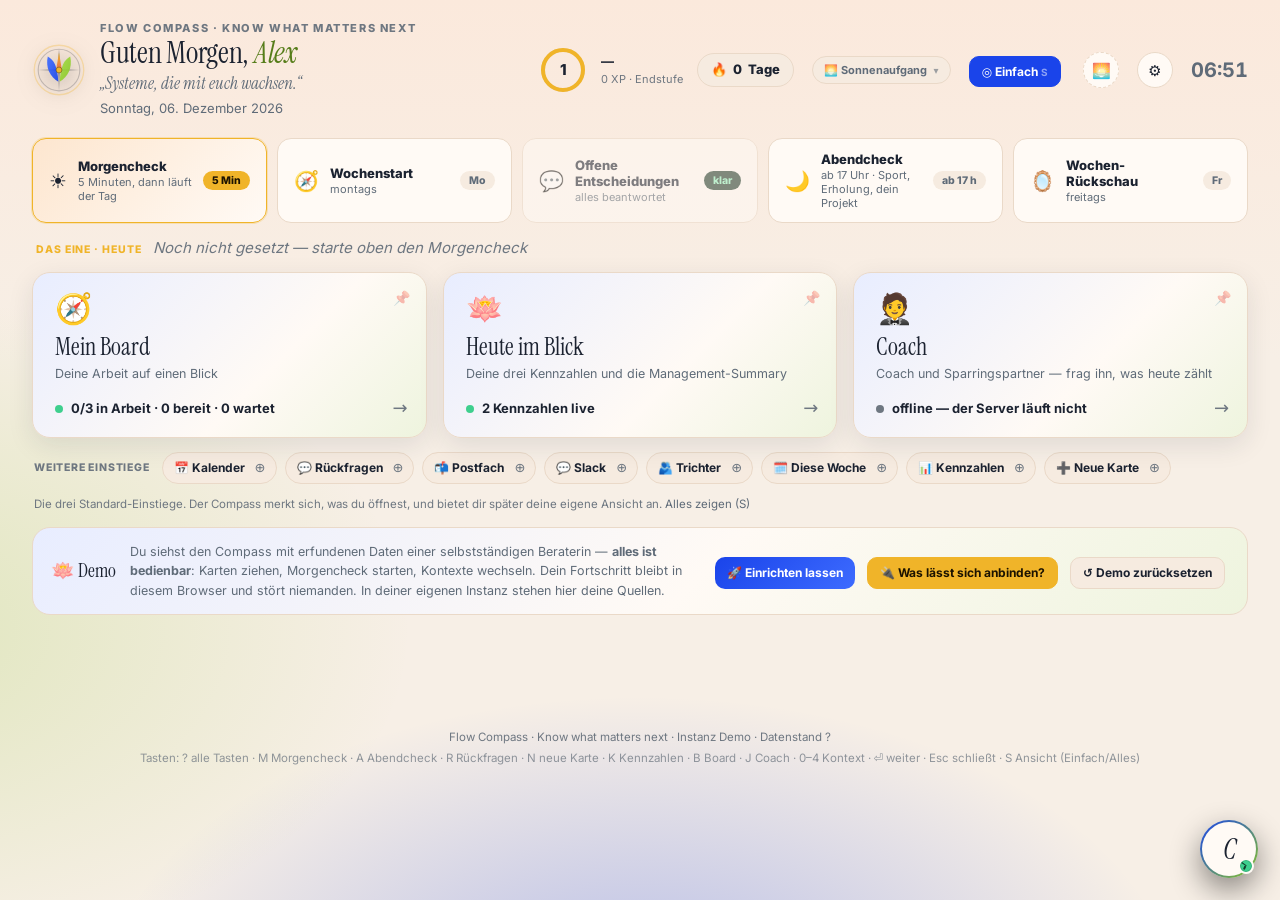
==== site/compass-demo/index.html @ a6662613 "compass-demo: automatischer Build 14.09.2026 22:56 publish-compass.ps1 (geplante Aufgabe)" ====
<!doctype html>
<html lang="de">
<head>
<meta charset="utf-8">
<meta name="viewport" content="width=device-width, initial-scale=1">
<title>Flow Compass — Know what matters next</title>
<link rel="stylesheet" href="fonts.css">
<link rel="stylesheet" href="compass-produkt.css">
<meta name="description" content="Flow Compass — dein persoenliches Kanban-Cockpit: eine Frage jeden Morgen, alle Quellen an einem Ort, WIP-Limit inklusive.">
<!-- Als App installierbar (04.09.2026). Installiert wird immer vom eigenen Ursprung aus:
     die Verkaufsseite kann nur hierher verlinken (?install=1), nicht selbst installieren. -->
<link rel="manifest" href="manifest.webmanifest">
<meta name="theme-color" content="#1c2314">
<link rel="icon" type="image/png" sizes="192x192" href="app-icons/icon-192.png">
<link rel="apple-touch-icon" href="app-icons/apple-touch-icon.png">
<meta name="mobile-web-app-capable" content="yes">
<meta name="apple-mobile-web-app-capable" content="yes">
<meta name="apple-mobile-web-app-status-bar-style" content="black-translucent">
<meta name="apple-mobile-web-app-title" content="Compass">
<!-- Deutsch · English · العربية (28.08.2026). Muss vor dem <body> laufen: setzt lang/dir,
     damit Arabisch nicht erst nach dem ersten Bild von links nach rechts umklappt. -->
<script src="compass-i18n.js"></script>
<style>
/* ==========================================================================
   Flow Compass — „Know what matters next.“ — Design 18./19.08.2026
   Persönlicher Kompass für agile Knowledge Worker . Ergänzt das
   Team-Werkzeug „Team-Cockpit“ um die
   persönliche Ebene: Rituale, das Eine, Personal Kanban (🧭 Mein Board) —
   mit Einstiegspunkten ins Cockpit. Datei heißt weiterhin dashboard.html
   (john-server); live als vishnu-artists.de/compass/ (build-compass.ps1,
   automatisch veröffentlicht durch publish-compass.ps1 alle 30 Min).
   Aufbau: Kopf · Rituale · Das Eine · Sektionen (Heute im Blick — mit Mein Board —
   · Nächste Schritte · Arbeit & Tickets · Projekte · Kanäle · Rhythmus & Claude);
   Tagesphasen färben den Compass, die Lotusblüten folgen dem Licht.
   Zwei Welten, ein Board: Slot-1-Blau (Arbeit, System, Präzision) und
   Slot-2-Grün (Natur, Verein, Wachstum) auf einem ruhigen Nachtgrund;
   dazu ein warmer die Nutzerin-Ton (Amber) für alles Persönliche: Rhythmus, Streak,
   Leitsatz, Coach. Typografie wie auf der Produktseite: Instrument Serif für
   Überschriften, Inter für alles andere.
   ========================================================================== */
:root{
  --bg:#0b0f14; --bg2:#0f141b; --panel:#131a23; --panel2:#1a222d; --line:#243040; --line2:#2f3d4f;
  --ink:#eef3f7; --sub:#9fb0bf; --dim:#8494a3;   /* 04.09.2026: #6b7a88 lag auf --panel2 bei 3,6:1 — zu wenig fuer 11-px-Text (WCAG AA will 4,5:1) */
  --va:#1a44ea; --va-l:#7d97ff; --va-soft:#16214a;
  --vk:#89c527; --vk-d:#a4dd45; --vk-soft:#1d2a12;
  --bene:#f0b429; --bene-soft:#33280f;
  --pr:#e8734a; --fi:#f0b429; --ok:#3ecf8e; --bad:#ef5f5f;
  --radius:18px; --shadow:0 10px 34px rgba(0,0,0,.38);
  --serif:'Instrument Serif',Georgia,'Times New Roman',serif;
  --sans:Inter,'Segoe UI',system-ui,-apple-system,Arial,sans-serif;
  /* Tageslicht (19.08.): zwei Himmelsleuchten + Öffnungsgrad der Lotusblüten, je Tagesphase überschrieben */
  --g1:rgba(26,68,234,.30); --g2:rgba(137,197,39,.22); --g1pos:-6% -10%; --g2pos:106% 108%; --open:1;
}
[data-theme="light"]{
  --bg:#f6f4ee; --bg2:#efece3; --panel:#ffffff; --panel2:#f3f1ea; --line:#e3ded0; --line2:#cfc8b6;
  --ink:#1b2230; --sub:#5f6b78; --dim:#6e7781;   /* 04.09.2026: #8a95a1 war 3,05:1 auf Weiss und trug 135 Textstellen
                                                    (Zielzeilen der Blueten, Kartenfuesse, Quellenangaben) — alle unter
                                                    WCAG AA. #6e7781 sind 4,55:1 und bleibt deutlich unter --sub. */
  --va-l:#1a44ea; --va-soft:#e8edff; --vk-d:#567d1a; --vk-soft:#eef4de; --bene-soft:#fbf0d2;
  --shadow:0 8px 26px rgba(30,40,60,.10);
  --g1:rgba(26,68,234,.14); --g2:rgba(137,197,39,.22);
}
/* ---- Tagesphasen: der Compass färbt sich mit dem Tag (Sonnenaufgang → Morgen → Tag → Abend → Nacht) ----
   Auto-Modus: hell am Tag, dunkel am Abend/in der Nacht; manuell überschreibbar (Knopf im Kopf). Die
   Blüten im 🪷-Teich folgen dem Licht: nachts geschlossen (Knospe), morgens öffnen sie sich, abends
   neigen sie sich wieder. --open steuert Drehung + Größe der Blütenblätter.                       */
[data-phase="sonnenaufgang"]{--open:.5; --g1:rgba(255,140,90,.34); --g2:rgba(255,196,110,.30); --g1pos:50% 112%; --g2pos:-10% 70%}
[data-phase="sonnenaufgang"][data-theme="light"]{--bg:#f7efe6; --bg2:#fbe9dc; --panel:#fffaf5; --panel2:#f6ebe0; --line:#ead9c8; --line2:#d8bfa8; --bene-soft:#fde6cf}
[data-phase="sonnenaufgang"]:not([data-theme="light"]){--bg:#160f16; --bg2:#22141c; --panel:#1f171f; --panel2:#2a1e28; --line:#3a2a36; --line2:#4a3846}
[data-phase="morgen"]{--open:.9; --g1:rgba(94,170,255,.26); --g2:rgba(137,197,39,.28); --g1pos:20% -20%; --g2pos:100% 100%}
[data-phase="morgen"][data-theme="light"]{--bg:#f3f6f4; --bg2:#eaf3f2; --panel:#ffffff; --panel2:#f0f5f2; --line:#dbe6df; --line2:#c2d3c8}
[data-phase="tag"]{--open:1}
[data-phase="abend"]{--open:.55; --g1:rgba(255,120,60,.30); --g2:rgba(150,80,200,.26); --g1pos:-6% 110%; --g2pos:106% -10%}
[data-phase="abend"]:not([data-theme="light"]){--bg:#120e0c; --bg2:#1c130f; --panel:#1b1512; --panel2:#251c17; --line:#35281f; --line2:#47362b; --va-soft:#2a1e3a; --vk-soft:#2a2410}
[data-phase="abend"][data-theme="light"]{--bg:#f6efe6; --bg2:#f4e4d2; --panel:#fffaf4; --panel2:#f5ebdf; --line:#e8d8c4; --line2:#d3bca0}
[data-phase="nacht"]{--open:.08; --g1:rgba(26,68,234,.22); --g2:rgba(90,110,200,.14); --g1pos:-6% -10%; --g2pos:106% 108%}
[data-phase="nacht"]:not([data-theme="light"]){--bg:#070a10; --bg2:#0b1018; --panel:#0f151e; --panel2:#151d29; --line:#1f2a3a; --line2:#2b3a4e}
*{box-sizing:border-box}
html{scroll-behavior:smooth}
body{margin:0;color:var(--ink);font-family:var(--sans);font-size:15px;line-height:1.5;min-height:100vh;
  background:
    radial-gradient(900px 520px at var(--g1pos), var(--g1) 0%, transparent 60%),
    radial-gradient(900px 560px at var(--g2pos), var(--g2) 0%, transparent 60%),
    linear-gradient(180deg,var(--bg2),var(--bg) 40%);
  background-attachment:fixed;transition:background .8s,color .4s}
.card,.rit,.focus,.tab,.btn,.kpi,.entry,.lsum{transition:background-color .6s,border-color .6s}
a{color:var(--va-l);text-decoration:none}a:hover{text-decoration:underline}
button{font-family:inherit}
h1,h2,h3,.serif{font-family:var(--serif);font-weight:400;letter-spacing:-.01em;line-height:1.1}
em.acc{font-style:italic;color:var(--vk-d)}

/* ---------- Kopf ---------- */
.top{display:flex;align-items:center;gap:18px;padding:22px 32px 6px;flex-wrap:wrap}
.brand{display:flex;align-items:center;gap:14px}
.mark{width:46px;height:46px;flex:none;filter:drop-shadow(0 4px 12px rgba(0,0,0,.35))}
.top h1{margin:0;font-size:30px}
.top h1 small{font-family:var(--sans);font-size:11px;font-weight:800;letter-spacing:1.6px;text-transform:uppercase;color:var(--dim);display:block;margin-bottom:2px}
.top .date{color:var(--sub);font-size:13px;margin-top:2px}
.leitsatz{font-family:var(--serif);font-style:italic;font-size:17px;color:var(--sub);margin-top:2px}
.leitsatz b{color:var(--bene);font-weight:400}
.top .spacer{flex:1}
.clock{font-variant-numeric:tabular-nums;font-weight:700;font-size:20px;color:var(--sub)}
.pill{font-size:10.5px;font-weight:700;padding:3px 9px;border-radius:999px;background:var(--panel2);border:1px solid var(--line);color:var(--sub)}
.iconbtn{border:1px solid var(--line);background:var(--panel);border-radius:50%;width:36px;height:36px;cursor:pointer;font-size:15px;display:inline-flex;align-items:center;justify-content:center;transition:.2s;color:var(--ink)}
.iconbtn:hover{border-color:var(--bene);transform:rotate(12deg)}

/* Level-Ring + Streak (persönlich = Amber) */
.stats{display:flex;align-items:center;gap:14px}
.ring{position:relative;width:48px;height:48px;flex:none}
.ring svg{transform:rotate(-90deg)}
.ring .lv{position:absolute;inset:0;display:flex;align-items:center;justify-content:center;font-size:15px;font-weight:800}
.stats .meta{line-height:1.25}
.stats .meta b{font-size:13px;display:block}
.stats .meta span{font-size:11px;color:var(--dim)}
.streak{display:flex;align-items:center;gap:6px;font-size:13px;font-weight:800;background:var(--panel2);border:1px solid var(--line);border-radius:999px;padding:6px 13px}
.streak.hot{border-color:#6a4b12;color:var(--bene);background:var(--bene-soft)}
.boardlink{display:flex;align-items:center;gap:6px;font-size:13px;font-weight:800;background:var(--panel2);border:1px solid var(--line);border-radius:999px;padding:6px 13px;color:inherit;text-decoration:none;white-space:nowrap}
.boardlink:hover{border-color:#6a4b12;color:var(--bene)}
.boardlink[hidden]{display:none}
/* Verbindungsanzeige (03.09.): leer, solange nichts bekannt ist — eine Pille, die von Anfang an
   „live" behauptet, wäre genau die Sorte Zusage, die das Cockpit unglaubwürdig macht. */
.srvpill{font-size:12px;font-weight:800;border-radius:999px;padding:5px 11px;white-space:nowrap;letter-spacing:.02em}
.srvpill:empty{display:none}
.srvpill.srvOk{color:var(--sub);background:var(--panel2);border:1px solid var(--line)}
.srvpill.srvWeg{color:#7a2e12;background:#fbe6dc;border:1px solid #e7b9a4}
[data-theme=dark] .srvpill.srvWeg{color:#ffbf9e;background:#3a1e12;border-color:#7a4227}

/* ---------- Rhythmus-Leiste ---------- */
.rhythm{display:flex;gap:10px;padding:14px 32px 0;flex-wrap:wrap;align-items:stretch}
.rit{display:flex;align-items:center;gap:11px;background:var(--panel);border:1px solid var(--line);border-radius:14px;
  padding:12px 16px;cursor:pointer;min-width:210px;flex:1;transition:.15s;text-align:left;color:inherit;font-family:inherit}
.rit:hover{border-color:var(--line2);transform:translateY(-1px)}
.rit.due{border-color:var(--bene);background:linear-gradient(135deg,var(--bene-soft),var(--panel));box-shadow:0 0 0 1px rgba(240,180,41,.25)}
.rit.done{opacity:.55}
.rit .ric{font-size:20px;flex:none}
.rit .rt{font-size:13px;font-weight:800}
.rit .rs{font-size:11px;color:var(--sub);margin-top:1px}
.rit .rbadge{margin-left:auto;font-size:10.5px;font-weight:800;padding:3px 9px;border-radius:999px;background:var(--panel2);color:var(--sub);white-space:nowrap}
.rit.due .rbadge{background:var(--bene);color:#1c1300}
.rit.done .rbadge{background:#1e3a2b;color:#8ff0bd}

/* ---------- Fokus-Streifen ---------- */
.focus{margin:14px 32px 0;background:linear-gradient(135deg,var(--va-soft),var(--panel) 55%,var(--vk-soft));border:1px solid var(--line);
  border-left:4px solid var(--bene);border-radius:16px;padding:16px 22px;display:flex;align-items:center;gap:16px;flex-wrap:wrap}
.focus .fl{font-size:10.5px;text-transform:uppercase;letter-spacing:.9px;color:var(--bene);font-weight:800}
.focus .ft{font-family:var(--serif);font-size:24px;margin-top:2px}
.focus .ft.leer{color:var(--dim);font-size:16px;font-style:italic}
.focus .spacer{flex:1}

/* ---------- Navigation ---------- */
/* Kontext-Leiste: läuft beim Scrollen oben mit; auf schmalen Fenstern scrollen die Chips waagerecht */
.tabs{display:flex;gap:8px;padding:10px 32px;flex-wrap:wrap;align-items:center;position:sticky;top:0;z-index:60;
  background:color-mix(in srgb, var(--bg) 88%, transparent);backdrop-filter:blur(10px);border-bottom:1px solid var(--line);transition:box-shadow .2s}
.tabs.stuck{box-shadow:0 6px 18px rgba(0,0,0,.18)}
[data-theme="light"] .tabs.stuck{box-shadow:0 6px 18px rgba(30,40,60,.08)}
@supports not (backdrop-filter:blur(4px)){ .tabs{background:var(--bg)} }
.tabscroll{display:flex;gap:8px;align-items:center;flex-wrap:nowrap;flex:1 1 auto;min-width:0;overflow-x:auto;scrollbar-width:thin;padding:2px 0}
.tabscroll::-webkit-scrollbar{height:6px}.tabscroll::-webkit-scrollbar-thumb{background:var(--line2);border-radius:3px}
@media(max-width:900px){ .tabscroll{flex-wrap:nowrap;scroll-snap-type:x proximity} .tabscroll .tab{flex:none;scroll-snap-align:start} .tabs{padding:8px 16px;gap:6px} .tabs #datenstand{display:none} .tabs .btn{margin:0;padding:6px 10px} .tabs .spacer{flex:1 0 100%!important;height:0} }
.tab{border:1px solid var(--line);background:var(--panel);color:var(--sub);border-radius:999px;padding:8px 16px;font-weight:700;flex:none;
  font-size:13px;cursor:pointer;display:inline-flex;align-items:center;gap:7px;transition:.15s;user-select:none;white-space:nowrap;line-height:1.2;min-height:0}
.tab.mit{border-style:dashed;color:var(--ink)}   /* Teil der Auswahl „Alle“ */
.tab.all .dot{background:linear-gradient(135deg,var(--va),var(--vk) 60%,var(--bene))}
.tab.all.on{background:var(--ink);border-color:var(--ink);color:var(--bg)}
.tab:hover{color:var(--ink);border-color:var(--line2)}
.tab.on{color:#fff}
.tab.va.on{background:var(--va);border-color:var(--va)} .tab.vk.on{background:var(--vk);border-color:var(--vk);color:#122005}
.tab.pr.on{background:var(--pr);border-color:var(--pr)} .tab.fi.on{background:var(--fi);border-color:var(--fi);color:#1c1300}
.tab .dot{width:8px;height:8px;border-radius:50%}
.tab.va .dot{background:var(--va)}.tab.vk .dot{background:var(--vk)}.tab.pr .dot{background:var(--pr)}.tab.fi .dot{background:var(--fi)}
.kbd{font-size:10px;opacity:.5;font-weight:700}

/* ---------- Karten ---------- */
.wrap{padding:0 32px 90px}
.grid{display:grid;grid-template-columns:repeat(12,1fr);gap:16px}
.card{background:var(--panel);border:1px solid var(--line);border-radius:var(--radius);padding:18px 20px;box-shadow:var(--shadow);min-width:0;position:relative;overflow:hidden}
.card::before{content:'';position:absolute;left:0;top:0;right:0;height:3px;background:linear-gradient(90deg,var(--va),var(--vk));opacity:.55}
.card.tone-va::before{background:var(--va)} .card.tone-vk::before{background:var(--vk)} .card.tone-bene::before{background:var(--bene)}
.card.tone-pr::before{background:var(--pr)} .card.tone-fi::before{background:var(--fi)} .card.tone-none::before{display:none}
.card.s3{grid-column:span 3}.card.s4{grid-column:span 4}.card.s5{grid-column:span 5}.card.s6{grid-column:span 6}
.card.s7{grid-column:span 7}.card.s8{grid-column:span 8}.card.s12{grid-column:span 12}
@media(max-width:1100px){.card.s3,.card.s4,.card.s5{grid-column:span 6}.card.s7,.card.s8{grid-column:span 12}}
@media(max-width:720px){.card{grid-column:span 12 !important}.wrap,.tabs,.top,.rhythm{padding-left:16px;padding-right:16px}.focus{margin-left:16px;margin-right:16px}}
/* Kompakte Karten (25.08.): KI-Pfad und Jira stehen jetzt zwischen Board und Kompass —
   dort zählt der Blick, nicht die Vollständigkeit. Enger, kleinere Überschrift, weniger Fußnoten. */
.card.kompakt{padding:13px 15px}
.card.kompakt h3{margin-bottom:8px;font-size:16px}
.card.kompakt .item{padding:6px 0}
.card.kompakt .item .t{font-size:12.5px}
.card.kompakt .kpi .v{font-size:20px}
.card.kompakt .btn{padding:5px 9px;font-size:11px}
.card h3{margin:0 0 12px;font-size:20px;display:flex;align-items:center;gap:8px}
.card h3 .cnt{margin-left:auto;font-family:var(--sans);font-size:11px;color:var(--dim);font-weight:700}
.item{display:flex;gap:10px;align-items:flex-start;padding:9px 0;border-top:1px solid var(--line)}
/* Melde-Banner (26.08., die Nutzerin): Wächter, Sicherungen und Freigaben teilen sich EIN Feld —
   auf breiten Schirmen nebeneinander. Vorher waren das drei s12-Karten übereinander,
   jede mit drei Zeilen Text links und ansonsten Leerfläche. */
.mband{display:grid;grid-template-columns:repeat(auto-fit,minmax(min(340px,100%),1fr));gap:2px 36px;align-items:start}
.mband .mgrp{min-width:0}
.mband .mgrp h3{font-size:16px;margin:0 0 6px}
.mband .mgrp .chipbar{margin-top:10px}
/* Wenn die Freigabe scheitert, ist das eine Antwort, kein Kleingedrucktes (26.08.: der
   Index-Fehler stand tagelang unlesbar klein da — „es ändert sich nichts“). */
.gitout.err{color:var(--bad);font-weight:600}
.item:first-of-type{border-top:none}
.item .ic{flex:none;width:22px;text-align:center;font-size:14px;margin-top:1px}
.item .body{flex:1;min-width:0}
.item .t{font-size:13.5px}
.item .m{font-size:11.5px;color:var(--sub);margin-top:2px}
/* Lange Listen (25.08.): die ersten drei Zeilen stehen, der Rest liegt hinter „+N weitere“.
   Der Rest bleibt im DOM (Strg+F und Screenreader finden ihn), er ist nur ausgeblendet. */
.mehr{display:none}
.mehr.on{display:block}
.mehr>.item:first-of-type{border-top:1px solid var(--line)}
.mehrb{display:block;width:100%;margin-top:8px;padding:6px 10px;border:1px dashed var(--line);border-radius:9px;
  background:transparent;color:var(--dim);font-size:11.5px;font-weight:700;cursor:pointer;text-align:left;transition:.15s}
.mehrb:hover{border-color:var(--line2);color:var(--ink);background:var(--panel2)}
/* Quellen-Layer (19.08.): jede Zeile klickbar → Quelle öffnen oder Overlay */
.item.link{cursor:pointer;position:relative;margin:0 -8px;padding-left:8px;padding-right:26px;border-radius:9px;transition:background .15s;outline:none}
.item.link:hover,.item.link:focus-visible{background:var(--panel2)}
.item.link:focus-visible{box-shadow:inset 0 0 0 1px var(--line2)}
.item.link::after{content:'↗';position:absolute;right:9px;top:9px;font-size:11px;font-weight:700;color:var(--dim);opacity:.5;transition:.15s}
.item.link:hover::after,.item.link:focus-visible::after{opacity:1;color:var(--va-l)}
.item.link.multi::after{content:'⋯'}
/* Entschieden-Karte verarbeitbar (06.09.): vier Knöpfe je Zeile, kleiner Fragen-Dialog, ↩ in der Fußzeile */
.item.ums .opts{display:flex;gap:6px;flex-wrap:wrap;margin-top:7px}
.item.ums .opts button{background:var(--panel);border:1px solid var(--line);border-radius:999px;padding:4px 10px;font-size:11.5px;font-weight:700;color:var(--sub);cursor:pointer}
.item.ums .opts button:hover{border-color:var(--line2);color:var(--ink)}
.item.ums .opts button.a{background:var(--bene);border-color:var(--bene);color:#1c1300}
.item.ums .umsdlg{margin-top:8px}
.item.ums .umsdlg textarea{width:100%;box-sizing:border-box;background:var(--panel);border:1px solid var(--line);border-radius:10px;padding:8px 10px;font:inherit;font-size:12.5px;color:var(--ink);resize:vertical}
.item.ums .dt{color:var(--dim);font-size:11.5px}
.ums-ru{background:none;border:0;color:var(--va-l);cursor:pointer;font:inherit;font-weight:700;padding:0 2px}
#qov .sheet{max-width:540px}
#qov .qh{padding:18px 44px 8px 24px;position:relative}
#qov .qh .src{font-size:11px;color:var(--dim);font-weight:700;letter-spacing:.5px;text-transform:uppercase}
#qov .qh h2{margin:6px 0 0;font-size:21px;line-height:1.25}
#qov .qb{padding:4px 24px 22px;overflow:auto}
#qov .qb .txt{font-size:13.5px;color:var(--sub);line-height:1.55;white-space:pre-wrap;word-break:break-word}
.qlinks{display:flex;flex-direction:column;gap:6px;margin-top:14px}
.qlinks a,.qlinks .qf{display:flex;gap:9px;align-items:center;background:var(--panel2);border:1px solid var(--line);border-radius:10px;padding:8px 11px;font-size:12.5px;color:var(--ink);text-decoration:none;min-width:0}
.qlinks a:hover{border-color:var(--line2);text-decoration:none}
.qlinks .ql{flex:1;min-width:0;overflow:hidden;text-overflow:ellipsis;white-space:nowrap}
.qlinks small{color:var(--dim);font-weight:700;font-size:10.5px;flex:none}
.qlinks .qf button{border:1px solid var(--line);background:var(--panel);color:var(--sub);border-radius:8px;padding:3px 8px;font-size:11px;font-weight:700;cursor:pointer;flex:none}
.tag{display:inline-block;font-size:10.5px;font-weight:700;padding:2px 7px;border-radius:6px;margin-left:6px;vertical-align:middle}
.tag.red{background:#3a1e22;color:#ff8a8a}.tag.amb{background:#3a331e;color:#ffd27a}.tag.grn{background:#1e3a2b;color:#8ff0bd}
.tag.blu{background:#1e2a3a;color:#8ab4ff}.tag.gry{background:#262a33;color:#9aa2b1}.tag.bene{background:var(--bene-soft);color:var(--bene)}
[data-theme="light"] .tag.red{background:#ffe3e3;color:#b42323}[data-theme="light"] .tag.amb{background:#fff1cf;color:#8a5a00}
[data-theme="light"] .tag.grn{background:#dff7e8;color:#12703f}[data-theme="light"] .tag.blu{background:#e5ecff;color:#1a44ea}[data-theme="light"] .tag.gry{background:#ecebe6;color:#5f6b78}
.mini{font-size:11.5px;color:var(--dim);margin-top:10px;border-top:1px dashed var(--line);padding-top:8px}
.btn{display:inline-block;background:var(--panel2);border:1px solid var(--line);border-radius:10px;padding:7px 12px;font-size:12px;font-weight:700;
  color:var(--ink);cursor:pointer;margin:3px 4px 0 0;transition:.15s}
.btn:hover{border-color:var(--line2);text-decoration:none;transform:translateY(-1px)}
.btn.p{background:var(--va);border-color:var(--va);color:#fff}
.btn.a{background:linear-gradient(135deg,var(--va),#3d6bff);border:none;color:#fff}
.btn.g{background:var(--vk);border-color:var(--vk);color:#122005}
.btn.w{background:var(--bene);border-color:var(--bene);color:#1c1300}
.btn[hidden]{display:none}
.tframe{width:100%;height:430px;border:1px solid var(--line);border-radius:12px;background:#fff}
.tframe.tall{height:640px}
/* Handy-Rahmen: schmaler iframe → das eingebettete Cockpit schaltet selbst in seine mobile Ansicht (≤ 640/900 px) */
.phonewrap{display:flex;justify-content:center;padding:6px 0 2px}
.tframe.phone{width:430px;max-width:100%;height:min(820px,calc(100vh - 220px));min-height:560px;border-radius:26px;border:6px solid var(--panel2);box-shadow:var(--shadow)}

/* ---------- Kanban-Umschalter: Mein Kanban ⇄ Team-Board ---------- */
.seg{display:inline-flex;border:1px solid var(--line);border-radius:12px;overflow:hidden;background:var(--panel2);vertical-align:middle;margin:3px 4px 0 0}
.seg button{border:none;background:transparent;color:var(--sub);font-weight:700;font-size:12px;padding:7px 12px;cursor:pointer;display:flex;align-items:center;gap:6px;transition:.15s;font-family:inherit}
.seg button:hover{color:var(--ink)}
.seg button.on{color:#fff}
.seg button.on.p{background:var(--pr)} .seg button.on.v{background:var(--va)}
.seg .kbd{opacity:.6}
.card h3 .seg{margin:0 0 0 auto;font-family:var(--sans)}
.card h3 .seg button{padding:5px 10px;font-size:11.5px}
.entries{display:grid;grid-template-columns:repeat(3,1fr);gap:8px;margin:2px 0 10px}
@media(max-width:1100px){.entries{grid-template-columns:repeat(2,1fr)}}
.entry{background:var(--panel2);border:1px solid var(--line);border-radius:12px;padding:10px 12px;cursor:pointer;text-align:left;color:inherit;font-family:inherit;transition:.15s;display:flex;gap:9px;align-items:flex-start}
.entry:hover{border-color:var(--va-l);transform:translateY(-1px)}
.entry.on{border-color:var(--va);box-shadow:0 0 0 1px rgba(26,68,234,.35)}
.entry .eic{font-size:18px;flex:none;margin-top:1px}
.entry .et{font-size:12.5px;font-weight:800;display:block}
.entry .es{font-size:11px;color:var(--sub);display:block;margin-top:1px}
.kan-note{font-size:11.5px;color:var(--sub);display:flex;gap:8px;align-items:center;flex-wrap:wrap;margin-top:8px}

/* ---------- Trello live (Mein Kanban): zwei Boards, zwei Konten, Mini-Kanban aus der Trello-API ---------- */
.trow{display:flex;gap:8px;align-items:center;flex-wrap:wrap;margin:-4px 0 8px}
.trow .seg{margin:0}
.trow .seg button.on{background:var(--pr);color:#fff}
.trow .cnt{margin-left:auto;font-family:var(--sans);font-size:11px;color:var(--dim);font-weight:700}
.tstat{display:flex;gap:8px;flex-wrap:wrap;margin:0 0 10px}
.tstat span{font-size:12px;font-weight:700;padding:5px 10px;border-radius:999px;background:var(--panel2);border:1px solid var(--line);color:var(--sub)}
.tstat span b{font-family:var(--serif);font-size:16px;font-weight:400;margin-right:4px;color:var(--ink)}
.tstat span.bad{border-color:rgba(255,120,120,.55)} .tstat span.bad b{color:#ff8a8a}
.tstat span.warn{border-color:rgba(240,180,41,.55)} .tstat span.warn b{color:var(--bene)}
[data-theme="light"] .tstat span.bad b{color:#b42323}
.tk{display:flex;gap:10px;overflow-x:auto;padding-bottom:6px;scroll-snap-type:x proximity;min-height:120px}
.tk .col{flex:0 0 220px;scroll-snap-align:start;background:var(--panel2);border:1px solid var(--line);border-radius:12px;padding:10px 10px 6px;min-width:0}
.tk .col h4{margin:0 0 8px;font-size:11px;letter-spacing:.6px;text-transform:uppercase;font-weight:800;color:var(--sub);display:flex;gap:6px;align-items:baseline}
.tk .col h4 .n{margin-left:auto;color:var(--dim);font-family:var(--serif);font-size:15px;font-weight:400;letter-spacing:0;text-transform:none}
.tk .tc{display:block;background:var(--panel);border:1px solid var(--line);border-radius:9px;padding:7px 9px;margin-bottom:6px;font-size:12.5px;line-height:1.35;color:var(--ink);text-decoration:none;transition:.15s}
.tk .tc:hover{border-color:var(--line2);text-decoration:none;transform:translateY(-1px)}
.tk .tc .lb{display:inline-block;width:22px;height:5px;border-radius:3px;margin:0 3px 4px 0;vertical-align:middle}
.tk .tc .dm{font-size:10.5px;color:var(--dim);margin-top:3px;display:flex;gap:7px;flex-wrap:wrap}
.tk .tc.over{border-color:rgba(255,120,120,.6)} .tk .tc.over .due{color:#ff8a8a;font-weight:700}
.tk .tc.today{border-color:rgba(240,180,41,.6)} .tk .tc.today .due{color:var(--bene);font-weight:700}
.tk .tc.done .due{text-decoration:line-through}
.tk .more{font-size:11px;color:var(--dim);text-align:center;padding:2px 0 4px}
.tk .empty{flex:1}
.kpis{display:flex;gap:10px;flex-wrap:wrap}
.kpi{flex:1;min-width:110px;background:var(--panel2);border:1px solid var(--line);border-radius:12px;padding:12px 14px}
.kpi .v{font-size:24px;font-weight:800;font-variant-numeric:tabular-nums;font-family:var(--serif);font-weight:400}.kpi .l{font-size:11px;color:var(--sub);margin-top:2px}
.kpi.va{border-color:rgba(26,68,234,.45)}.kpi.vk{border-color:rgba(137,197,39,.45)}.kpi.bene{border-color:rgba(240,180,41,.45)}
.kpi.pr{border-color:rgba(232,115,74,.45)}.kpi.fi{border-color:rgba(240,180,41,.3)}
/* Kennzahlen-Ticker (26.08.): die Kontext-Kacheln laufen als Band durch, Klick = Einstieg
   in den Kontext. Zwei identische Gruppen ergeben die nahtlose Schleife (der Gruppen-
   Innenabstand rechts ist die Lücke zwischen den Kopien, deshalb kein gap am Band selbst);
   die Dauer setzt tickerVerdrahten() aus der echten Breite. Maus drauf = Pause. */
.tickwrap{overflow:hidden}
.tick{display:flex;width:max-content;animation:tickband var(--tickdauer,40s) linear infinite}
.tickwrap:hover .tick,.tickwrap:focus-within .tick{animation-play-state:paused}
.tick.steht{animation:none;width:auto}
.tick.steht .tgrp[aria-hidden]{display:none}
.tick.steht .tgrp{flex-wrap:wrap;padding-right:0}
.tgrp{display:flex;gap:10px;padding-right:10px}
/* 26.08. (die Nutzerin): Kacheln als kompakte Pillen — Icon · Wert · zweizeiliges Label (Kennzahl/Kontext).
   Die alten Hochkant-Kacheln ließen bei kurzen Labels viel Leerraum stehen. */
.tick .kpi{flex:0 0 auto;display:flex;align-items:center;gap:9px;min-width:0;max-width:330px;padding:6px 14px 6px 11px;border-radius:999px;cursor:pointer;transition:border-color .15s,background-color .15s}
.tick .kpi .ic{font-size:16px;line-height:1}
.tick .kpi .v{font-size:19px;line-height:1.1}
.tick .kpi .tx{display:flex;flex-direction:column;min-width:0}
.tick .kpi .l{font-size:10.5px;line-height:1.3;margin-top:0;white-space:nowrap;overflow:hidden;text-overflow:ellipsis;max-width:220px;color:var(--ink)}
.tick .kpi .c{font-size:9.5px;line-height:1.3;color:var(--sub);white-space:nowrap;overflow:hidden;text-overflow:ellipsis;max-width:220px}
.tick .kpi:hover{background:var(--panel)}
.tick .kpi.aus{opacity:.78}.tick .kpi.aus:hover{opacity:1}
@keyframes tickband{to{transform:translateX(-50%)}}
@media (prefers-reduced-motion:reduce){.tick{animation:none;width:auto}.tick .tgrp{flex-wrap:wrap}.tick .tgrp[aria-hidden]{display:none}}
.reco{background:linear-gradient(135deg,var(--va-soft),var(--panel) 60%);border-left:4px solid var(--va-l)}
.chipbar{display:flex;gap:8px;flex-wrap:wrap;margin-top:10px}
.badges{display:flex;gap:9px;flex-wrap:wrap;margin-top:4px}
.bdg{width:46px;height:46px;border-radius:12px;background:var(--panel2);border:1px solid var(--line);display:flex;align-items:center;
  justify-content:center;font-size:20px;filter:grayscale(1);opacity:.35;position:relative}
.bdg.on{filter:none;opacity:1;border-color:var(--bene)}
.bar{height:6px;border-radius:3px;background:var(--panel2);overflow:hidden;margin-top:8px}
.bar i{display:block;height:100%;background:linear-gradient(90deg,var(--bene),var(--vk))}
.slacknote,.calnote,.empty{font-size:12px;color:var(--sub);background:var(--panel2);border:1px dashed var(--line);border-radius:10px;padding:11px 13px;line-height:1.6}
.foot{color:var(--dim);font-size:11.5px;text-align:center;padding:24px 0 10px}
.wk{display:grid;grid-template-columns:1fr 1fr;gap:14px}
@media(max-width:720px){.wk{grid-template-columns:1fr}}
.wk h4{margin:0 0 6px;font-size:11px;letter-spacing:.8px;text-transform:uppercase;font-weight:800}
.wk h4.b{color:var(--bene)} .wk h4.c{color:var(--va-l)}
.aufr{display:flex;gap:8px;flex-wrap:wrap;margin:6px 0 10px}
.aufr span{font-size:12px;font-weight:700;padding:5px 10px;border-radius:999px;background:var(--panel2);border:1px solid var(--line)}
.aufr span b{font-family:var(--serif);font-size:16px;font-weight:400;margin-right:4px}

/* ---------- Ritual-Overlay ---------- */
.ov{position:fixed;inset:0;background:rgba(4,7,12,.82);display:none;align-items:center;justify-content:center;z-index:80;padding:18px;backdrop-filter:blur(3px)}
.ov.on{display:flex}
.sheet{background:var(--panel);border:1px solid var(--line);border-radius:22px;width:100%;max-width:600px;box-shadow:var(--shadow);max-height:94vh;display:flex;flex-direction:column;overflow:hidden;position:relative}
/* Fehlklick-Schutz fuers Ritual (02.09.): kurzer Ruckler statt Schliessen */
@keyframes ovHalt{0%,100%{transform:none}25%{transform:translateX(-5px)}75%{transform:translateX(5px)}}
.sheet.halt{animation:ovHalt .22s ease}
.sheet .sh{padding:20px 56px 0 24px}
/* Schliessen-Kreuz: jeder Dialog laesst sich damit verlassen (Esc tut dasselbe) */
.sx{position:absolute;right:14px;top:14px;z-index:3;border:1px solid var(--line);background:var(--panel2);color:var(--sub);
  border-radius:50%;width:32px;height:32px;line-height:1;padding:0;cursor:pointer;font-size:14px;font-family:inherit}
.sx:hover{color:var(--ink);border-color:var(--line2)}
.sx:focus-visible{outline:2px solid var(--bene);outline-offset:2px}
.sheet .sbody{padding:6px 24px 20px;overflow:auto}
.sheet .sfoot{padding:14px 24px 20px;border-top:1px solid var(--line);display:flex;gap:8px;align-items:center}
.prog{height:4px;background:var(--panel2);border-radius:2px;overflow:hidden;margin:14px 0 4px}
.prog i{display:block;height:100%;background:linear-gradient(90deg,var(--bene),var(--vk));transition:width .3s}
.sh .step{font-size:11px;color:var(--dim);font-weight:700;letter-spacing:.5px;text-transform:uppercase;display:flex;align-items:center;gap:8px}
.sh .step .timer{margin-left:auto;font-variant-numeric:tabular-nums}
.sh h2{margin:10px 0 2px;font-size:28px}
.sh .q{font-size:14.5px;color:var(--ink);margin-top:10px}
.sh .hint{font-size:12px;color:var(--dim);margin-top:4px}
.ov textarea,.ov input[type=text]{width:100%;background:var(--panel2);border:1px solid var(--line);border-radius:12px;color:var(--ink);padding:12px 14px;font-family:inherit;font-size:14px;margin-top:14px}
.ov textarea{min-height:88px;resize:vertical}
.qa{background:var(--panel2);border:1px solid var(--line);border-radius:14px;padding:14px 16px;margin-top:12px}
.qa .qp{font-size:10.5px;font-weight:800;color:var(--bene);letter-spacing:.5px;text-transform:uppercase}
.qa .qq{font-size:14px;font-weight:700;margin-top:4px}
.qa .qw{font-size:12px;color:var(--sub);margin-top:5px}
.qa .opts{display:flex;gap:7px;flex-wrap:wrap;margin-top:11px}
.qa .opts button{background:var(--panel);border:1px solid var(--line);border-radius:999px;padding:7px 13px;font-size:12px;font-weight:700;color:var(--sub);cursor:pointer}
.qa .opts button:hover{border-color:var(--line2);color:var(--ink)}
.qa .opts button.on{background:var(--bene);border-color:var(--bene);color:#1c1300}
.qa.beantwortet{opacity:.6}
/* Der Vorschlag in einer wartenden Zeile (10.09.): sagt, welcher Knopf gemeint ist, und warum. */
.qa .vor{margin-top:10px;font-size:12px;line-height:1.45;color:var(--ink);background:var(--panel);
  border:1px solid var(--line);border-left:3px solid var(--bene);border-radius:10px;padding:7px 10px}
.qa .vor b{color:var(--bene)}
.tri-mehr{margin-top:10px;font-size:12px;color:var(--sub)}
.tri-mehr summary{cursor:pointer;font-weight:700;padding:4px 0}
.tri-mehr summary:hover{color:var(--ink)}
.tri-mehr .m{margin-top:5px;line-height:1.5}
/* Trichter (06.09.): zwei Spalten in der breiten Karte; Link-Knopf wie ein Knopf */
.tri-liste{display:grid;grid-template-columns:repeat(auto-fill,minmax(340px,1fr));gap:12px;margin-top:4px}.tri-liste .qa{margin-top:0}
.qa .opts a{background:var(--panel);border:1px solid var(--line);border-radius:999px;padding:7px 13px;font-size:12px;font-weight:700;color:var(--sub);text-decoration:none}.qa .opts a:hover{border-color:var(--line2);color:var(--ink)}
/* Freigabe-Schritt (05.09.2026): eine beantwortete Karte klappt zu und verschwindet, das nächste Paket
   rückt von unten nach. Die Höhe setzt gitWeg() vorher als Inline-Wert, sonst gibt es nichts zu animieren. */
.qa.weg{opacity:0;transform:translateX(14px);height:0!important;margin-top:0!important;padding-top:0!important;padding-bottom:0!important;border-width:0;overflow:hidden;
  transition:opacity .3s ease,transform .3s ease,height .3s ease .25s,margin-top .3s ease .25s,padding .3s ease .25s}
.qa.neu{animation:qaRein .45s ease}
@keyframes qaRein{from{opacity:0;transform:translateY(12px)}to{opacity:1;transform:none}}
.zeile{display:flex;gap:10px;align-items:baseline;padding:7px 0;border-top:1px solid var(--line);font-size:13.5px}
.zeile:first-child{border-top:none}
.zeile b{font-variant-numeric:tabular-nums}
/* „Was heute ansteht“ (11.09.): Schritt + Herkunft in zwei Zeilen, Antippen streicht für heute */
.zeile.hz{cursor:pointer;border-radius:8px}.zeile.hz:hover .hzt{color:var(--ink)}
.zeile.hz .hzt{flex:1;min-width:0}.zeile.hz .hzt small{display:block;font-size:11.5px;color:var(--dim);margin-top:2px;line-height:1.4}
.zeile.hz .hzl{color:var(--dim);text-decoration:none;font-size:12px;padding:0 2px}.zeile.hz .hzl:hover{color:var(--ink)}
.zeile.hz.weg .hzt{text-decoration:line-through;opacity:.45}.zeile.hz.weg>span:first-child{opacity:.45}
.done-box{text-align:center;padding:14px 0}
.done-box .big{font-size:44px}
.done-box .xpwin{font-size:15px;font-weight:800;color:var(--ok);margin-top:6px}
.copybox{background:var(--panel2);border:1px solid var(--line);border-radius:12px;padding:13px 15px;font-size:12.5px;white-space:pre-wrap;max-height:190px;overflow:auto;margin-top:12px;color:var(--sub);font-family:ui-monospace,Consolas,monospace}
/* Übergabe-Zeile im Abschluss (20.08.): sagt, ob der Checkin beim Server angekommen ist */
.pushbox{font-size:12.5px;line-height:1.5;border:1px solid var(--line);border-radius:12px;padding:10px 13px;margin-top:12px;background:var(--panel2);color:var(--sub)}
.pushbox.ok{border-color:rgba(52,199,123,.45);color:var(--ok)}
.pushbox.warn{border-color:rgba(240,180,41,.45);color:var(--bene)}
.pushbox code{font-family:ui-monospace,Consolas,monospace;font-size:11.5px;color:var(--ink)}
.pushbox.ok b{color:var(--ok)}
/* Rückfallebene (24.08.): eingeklappt, solange die Übergabe klappt — der Text steht im Weg, wenn niemand ihn braucht */
.fallback{margin-top:12px}
.fallback>summary{cursor:pointer;font-size:12px;color:var(--dim);list-style:none;padding:2px 0}
.fallback>summary::-webkit-details-marker{display:none}
.fallback>summary::before{content:'▸ '}
.fallback[open]>summary::before{content:'▾ '}
.fallback .copybox{margin-top:8px}
.sbody .hint{font-size:12px;color:var(--dim);margin-top:10px}
.hide{display:none}

/* ---------- Coach — Bubble unten rechts ---------- */
#johnFab{position:fixed;right:22px;bottom:22px;z-index:70;width:58px;height:58px;border-radius:50%;border:none;cursor:pointer;
  background:linear-gradient(135deg,var(--va) 0%,var(--vk) 100%);padding:2px;box-shadow:0 12px 30px rgba(0,0,0,.45);transition:.2s}
#johnFab:hover{transform:translateY(-2px) scale(1.03)}
#johnFab .in{width:100%;height:100%;border-radius:50%;background:var(--panel);display:flex;align-items:center;justify-content:center;
  font-family:var(--serif);font-size:28px;color:var(--ink);font-style:italic;position:relative}
/* Status-Punkt = kleine Uhr: Ring als Zifferblatt, zwei Zeiger mit echter Zeit (johnUhr) */
#johnFab .st{position:absolute;right:2px;bottom:2px;width:16px;height:16px;border-radius:50%;background:var(--dim);border:2px solid var(--panel);
  box-shadow:inset 0 0 0 1px rgba(0,0,0,.16)}
/* Zwei klar unterschiedliche Zeiger (08.09.2026): Stunde kurz und dick, Minute lang und dünn bis
   fast an den Rand. Vorher waren sie 3 und 4 px lang und beide 1 px breit — auf 14 px Zifferblatt
   war nicht zu erkennen, welcher welcher ist, und die Uhr las sich falsch. */
#johnFab .st::before,#johnFab .st::after{content:"";position:absolute;left:50%;bottom:50%;border-radius:1px;
  background:rgba(0,0,0,.7);transform-origin:50% 100%}
#johnFab .st::before{width:1.5px;margin-left:-.75px;height:4px;transform:rotate(var(--uh,300deg))}
#johnFab .st::after{width:1px;margin-left:-.5px;height:6px;transform:rotate(var(--um,60deg))}
#johnFab.on .st{background:var(--ok)}#johnFab.warn .st{background:var(--bene)}
#johnFab .tip{position:absolute;right:68px;top:50%;transform:translateY(-50%);background:var(--panel);border:1px solid var(--line);color:var(--sub);
  font-size:12px;font-weight:700;padding:6px 10px;border-radius:10px;white-space:nowrap;opacity:0;pointer-events:none;transition:.2s}
#johnFab .tip{display:none} /* seit 06.09.2026 ersetzt durch #johnUhrTip (Zeit, Datum, Kalender) */
/* Mouseover am Coach-Button: genaue Zeit, Datum, Absprung in den Kalender von Outlook (klassisch: outlook:calendar).
   Sichtbar beim Hover auf Button oder Kasten; die kurze Verzögerung beim Ausblenden lässt die Maus rüberwandern. */
#johnUhrTip{position:fixed;right:88px;bottom:22px;z-index:70;background:var(--panel);border:1px solid var(--line);border-radius:12px;padding:8px 12px;
  display:flex;flex-direction:column;gap:2px;white-space:nowrap;opacity:0;pointer-events:none;transition:opacity .2s .35s;box-shadow:0 8px 24px rgba(0,0,0,.25)}
#johnFab:hover ~ #johnUhrTip,#johnUhrTip:hover{opacity:1;pointer-events:auto;transition-delay:0s}
#johnUhrTip b{font-size:12px;color:var(--sub);font-weight:700}
#johnUhrTip .z{font-family:var(--serif);font-size:22px;color:var(--ink);line-height:1.1;font-variant-numeric:tabular-nums}
#johnUhrTip .d{font-size:12px;color:var(--sub)}
#johnUhrTip a{font-size:12px;color:var(--va);text-decoration:none;margin-top:4px}
#johnUhrTip a:hover{text-decoration:underline}
#john{position:fixed;right:22px;bottom:92px;z-index:71;width:min(400px,calc(100vw - 32px));height:min(600px,calc(100vh - 120px));
  background:var(--panel);border:1px solid var(--line);border-radius:20px;box-shadow:0 24px 60px rgba(0,0,0,.5);display:none;flex-direction:column;overflow:hidden}
#john.on{display:flex}
#john .jh{padding:14px 16px 12px;border-bottom:1px solid var(--line);display:flex;align-items:center;gap:12px;
  background:linear-gradient(135deg,var(--va-soft),var(--panel) 60%,var(--vk-soft))}
#john .jav{width:40px;height:40px;border-radius:50%;background:linear-gradient(135deg,var(--va),var(--vk));display:flex;align-items:center;justify-content:center;
  font-family:var(--serif);font-style:italic;font-size:22px;color:#fff;flex:none}
#john .jt b{display:block;font-size:14px}
#john .jt span{font-size:11px;color:var(--sub)}
#john .jx{margin-left:auto;background:none;border:none;color:var(--sub);font-size:18px;cursor:pointer}
#john .jstat{font-size:11px;padding:6px 16px;border-bottom:1px solid var(--line);color:var(--sub);background:var(--panel2)}
#john .jstat.bad{color:#ffb3b3}
#john .jmsgs{flex:1;overflow:auto;padding:14px 14px 6px;display:flex;flex-direction:column;gap:10px}
.jm{max-width:88%;padding:9px 12px;border-radius:14px;font-size:13.5px;line-height:1.5;white-space:pre-wrap;word-wrap:break-word}
.jm.u{align-self:flex-end;background:var(--va);color:#fff;border-bottom-right-radius:4px}
.jm.j{align-self:flex-start;background:var(--panel2);border:1px solid var(--line);border-bottom-left-radius:4px}
.jm.j.sys{background:transparent;border:1px dashed var(--line);color:var(--sub);font-size:12px}
.jm .jmeta{display:block;font-size:10px;color:var(--dim);margin-top:5px}
.jm.think{color:var(--sub);font-style:italic}
#john .jquick{display:flex;gap:6px;flex-wrap:wrap;padding:6px 14px 4px}
#john .jquick button{background:var(--panel2);border:1px solid var(--line);border-radius:999px;color:var(--sub);font-size:11px;font-weight:700;padding:5px 10px;cursor:pointer}
#john .jquick button:hover{color:var(--ink);border-color:var(--line2)}
#john .jin{display:flex;gap:8px;padding:10px 12px 12px;border-top:1px solid var(--line)}
#john textarea{flex:1;resize:none;height:44px;background:var(--panel2);border:1px solid var(--line);border-radius:12px;color:var(--ink);padding:10px 12px;font-family:inherit;font-size:13.5px}
#john textarea:focus{outline:none;border-color:var(--va-l)}
#john .jsend{width:44px;border-radius:12px;border:none;background:linear-gradient(135deg,var(--va),#3d6bff);color:#fff;font-size:18px;cursor:pointer}
#john .jsend:disabled{opacity:.5;cursor:default}

/* ==========================================================================
   🪷 Heute im Blick — drei Fokus-KPIs steigen morgens als Lotusblüten auf,
   daneben Coach-Summary (2 Sätze, ehrlich). 19.08.2026
   ========================================================================== */
.lotuscard{background:linear-gradient(135deg,var(--panel) 0%,var(--panel) 55%,rgba(240,180,41,.07) 100%)}
.lotuswrap{display:grid;grid-template-columns:minmax(0,1.25fr) minmax(300px,1fr);gap:22px;align-items:stretch}
@media(max-width:1000px){.lotuswrap{grid-template-columns:1fr}}
.pond{display:flex;justify-content:space-around;align-items:flex-end;gap:14px;min-height:252px;padding:6px 8px 0;position:relative;overflow:hidden;border-radius:14px}
.pond::after{content:'';position:absolute;left:8%;right:8%;bottom:14px;height:34px;border-radius:50%;
  background:radial-gradient(ellipse at center,rgba(137,197,39,.22),rgba(26,68,234,.10) 60%,transparent 72%);filter:blur(4px);pointer-events:none}
.lotus{flex:1 1 0;max-width:230px;text-align:center;position:relative;z-index:1;opacity:0;transform:translateY(70px) scale(.92);cursor:default}
.lotus.rise{animation:lotusRise 1.5s cubic-bezier(.18,.85,.25,1) forwards;animation-delay:calc(var(--i)*.4s)}
.lotus.still{opacity:1;transform:none}
@keyframes lotusRise{0%{opacity:0;transform:translateY(70px) scale(.92)}60%{opacity:1}100%{opacity:1;transform:translateY(0) scale(1)}}
.lotus svg{width:118px;height:112px;overflow:visible;filter:drop-shadow(0 6px 14px rgba(0,0,0,.35))}
[data-theme="light"] .lotus svg{filter:drop-shadow(0 6px 14px rgba(60,40,20,.18))}
/* Blütenblätter: Drehung × Öffnungsgrad (--open je Tagesphase). Bei --open→0 stehen alle Blätter aufrecht
   übereinander = Knospe (Nacht); tagsüber voll gefächert. Übergang weich, wenn die Phase wechselt. */
.lotus svg .p{transform-box:view-box;transform-origin:60px 100px;transform:rotate(calc(var(--r)*var(--open))) scale(.12);transition:transform 2.2s cubic-bezier(.4,.1,.2,1)}
.lotus.still svg .p{transform:rotate(calc(var(--r)*var(--open))) scale(calc(.22 + .78*var(--open)))}
.lotus.rise svg .p{animation:petal 1.4s cubic-bezier(.2,.9,.3,1.1) forwards;animation-delay:calc(var(--i)*.4s + .55s + var(--d,0s))}
@keyframes petal{from{transform:rotate(calc(var(--r)*var(--open))) scale(.12)}to{transform:rotate(calc(var(--r)*var(--open))) scale(calc(.22 + .78*var(--open)))}}
.pond .pondnote{position:absolute;left:0;right:0;bottom:2px;text-align:center;font-size:10.5px;color:var(--dim);font-weight:700;pointer-events:none;opacity:0;transition:opacity .6s}
[data-phase="nacht"] .pond .pondnote,[data-phase="abend"] .pond .pondnote,[data-phase="sonnenaufgang"] .pond .pondnote{opacity:1}
@media(max-width:720px){.pond{gap:4px;min-height:190px;padding:4px 0 0}.lotus svg{width:82px;height:78px}.lotus .lv{font-size:24px}.lotus .ll{font-size:11px}.lotus .ls{display:none}}
.lotus .lv{font-family:var(--serif);font-size:34px;line-height:1;margin-top:-6px;color:var(--ink);font-variant-numeric:tabular-nums}
.lotus .lv small{font-family:var(--sans);font-size:12px;color:var(--sub);margin-left:3px;font-weight:700}
.lotus .ll{font-size:12px;font-weight:800;margin-top:4px;color:var(--ink)}
.lotus .ld{font-size:11.5px;margin-top:2px;color:var(--dim);font-weight:700;min-height:16px}
.lotus .ld.up{color:var(--ok)} .lotus .ld.dn{color:var(--bad)}
.lotus .ls{font-size:11px;color:var(--dim);margin-top:2px;min-height:14px}
.lotus input.man{width:74px;margin-top:4px;background:var(--panel2);border:1px solid var(--line);color:var(--ink);border-radius:8px;padding:4px 8px;font-family:inherit;font-size:13px;text-align:center}
.lotus.leer .lv{color:var(--dim);font-size:22px;padding-top:6px}
/* Ampel der Blüten (21.08.): rot = unter Plan · gelb = im Mittel · grün = gut · golden = Nordstern.
   Die Stufe kommt aus dem Zielband der Kennzahl (LOTUS_KATALOG.ziele) und setzt hier nur Farbwerte;
   ohne Zielband bleibt die Blüte in ihrer alten, rein dekorativen Farbe — kein Ziel, keine Wertung. */
.lotus{--lh:262;--lsa:70%;--lla:62%;--lsb:90%;--llb:90%}
.lotus.g-rot  {--lh:358;--lsa:74%;--lla:58%;--lsb:88%;--llb:86%}
.lotus.g-gelb {--lh:38; --lsa:92%;--lla:51%;--lsb:95%;--llb:84%}
.lotus.g-gruen{--lh:132;--lsa:56%;--lla:45%;--lsb:70%;--llb:80%}
.lotus.g-gold {--lh:43; --lsa:78%;--lla:46%;--lsb:100%;--llb:90%}
.lotus.g-gold svg{filter:drop-shadow(0 0 14px rgba(240,180,41,.5)) drop-shadow(0 6px 14px rgba(0,0,0,.35))}
.lotus.g-gold .lv{color:#e0a022}
[data-theme="light"] .lotus.g-gold svg{filter:drop-shadow(0 0 14px rgba(240,180,41,.55)) drop-shadow(0 6px 14px rgba(60,40,20,.18))}
/* ---- Zielband-Ring um die Bluete (25.08.2026) ----------------------------
   Die farbigen Segmente sind die Zielbaender, der kraeftige Punkt ist der
   heutige Wert, der blasse der Vergleichswert, das goldene Puenktchen der
   Nordstern. Der Ring zieht sich beim Aufsteigen der Bluete mit auf.        */
.lotus .lring{position:absolute;left:50%;top:0;transform:translateX(-50%);width:118px;height:112px;
  overflow:visible;filter:none;pointer-events:none;z-index:0}
.lotus svg:not(.lring){position:relative;z-index:1}
.lring .rs{fill:none;stroke-width:5.5;stroke-linecap:round}
.lring .r-spur{stroke:var(--line2);opacity:.45;stroke-width:5.5}
.lring .r-rot  {stroke:hsl(358 74% 58%);opacity:.40}
.lring .r-gelb {stroke:hsl(38 92% 51%); opacity:.40}
.lring .r-gruen{stroke:hsl(132 56% 45%);opacity:.42}
.lring .r-gold {stroke:hsl(43 78% 46%); opacity:.55}
.lring .rw{fill:none;stroke:var(--sub);stroke-width:2.2;opacity:.55;stroke-linecap:round}
.lring .rg{fill:var(--dim);opacity:.8}
.lring .rn{fill:#f0b429}
.lring .rz{stroke:var(--ink);stroke-width:2;opacity:.7;stroke-linecap:round}
.lring .rue{stroke:hsl(358 74% 58%);stroke-width:2.4;stroke-linecap:round;opacity:.9}
.lring .rz-k.ueber{stroke-dasharray:2.2 1.8}
.lring .rz-k{fill:var(--ink);stroke:var(--panel);stroke-width:2}
.lring .rz-k.g-rot{fill:hsl(358 74% 58%)} .lring .rz-k.g-gelb{fill:hsl(38 92% 51%)}
.lring .rz-k.g-gruen{fill:hsl(132 56% 45%)} .lring .rz-k.g-gold{fill:#f0b429}
.lotus.g-gold .lring .rn{filter:drop-shadow(0 0 5px rgba(240,180,41,.9))}
/* Aufziehen: die Baender wachsen mit der Bluete, der Zeiger kommt zuletzt. */
.lotus .lring .rs,.lotus .lring .rw{stroke-dasharray:1;stroke-dashoffset:0}
.lotus.rise .lring .rs,.lotus.rise .lring .rw{animation:ringAuf 1.1s cubic-bezier(.22,1,.36,1) both;
  animation-delay:calc(var(--i)*.4s + .5s)}
.lotus.rise .lring .rz,.lotus.rise .lring .rz-k,.lotus.rise .lring .rg,.lotus.rise .lring .rn{
  animation:ringZeiger .5s ease-out both;animation-delay:calc(var(--i)*.4s + 1.2s)}
@keyframes ringAuf{from{stroke-dashoffset:1}to{stroke-dashoffset:0}}
@keyframes ringZeiger{from{opacity:0;transform:scale(.4);transform-origin:60px 66px}to{opacity:1;transform:none}}
@media(prefers-reduced-motion:reduce){.lotus.rise .lring *{animation:none}}
@media(max-width:720px){.lotus .lring{width:82px;height:78px}}
.lotus .stern{position:absolute;top:2px;left:50%;transform:translateX(-50%);font-size:17px;line-height:1;color:#f0b429;
  text-shadow:0 0 10px rgba(240,180,41,.85);animation:sternPuls 2.8s ease-in-out infinite;pointer-events:none;z-index:2}
@keyframes sternPuls{0%,100%{opacity:.7;transform:translateX(-50%) scale(1)}50%{opacity:1;transform:translateX(-50%) scale(1.2)}}
.lotus .lz{font-size:10.5px;color:var(--dim);margin-top:3px;min-height:13px}
.lleg{margin-top:10px;font-size:11.5px;color:var(--dim);display:flex;flex-wrap:wrap;gap:4px 10px;align-items:center}
.lleg .gold{color:#e0a022;font-weight:700}
@media(max-width:720px){.lotus .lz{display:none}}
.lsum{background:var(--panel2);border:1px solid var(--line);border-radius:14px;padding:14px 16px;display:flex;flex-direction:column;gap:8px;position:relative}
.lsum::before{content:'';position:absolute;left:14px;top:-1px;width:44px;height:3px;border-radius:0 0 4px 4px;background:var(--bene)}
.lsum .lh{display:flex;align-items:center;gap:8px;font-size:11px;letter-spacing:.8px;text-transform:uppercase;font-weight:800;color:var(--bene)}
.lsum .lh .jav{width:22px;height:22px;border-radius:50%;background:var(--bene);color:#1c1300;display:inline-flex;align-items:center;justify-content:center;font-weight:800;font-size:12px}
.lsum .lh .when{margin-left:auto;color:var(--dim);letter-spacing:0;text-transform:none;font-weight:700}
/* Lagebild im Summary-Kasten */
.lsum .lage{display:flex;align-items:center;gap:12px;padding:2px 0 4px}
.lsum .lage svg{width:52px;height:52px;flex:none;transform:rotate(0deg)}
.lsum .lage .ld-spur{stroke:var(--line2);opacity:.4}
.lsum .lage .ld-gold{stroke:#f0b429} .lsum .lage .ld-gruen{stroke:hsl(132 56% 45%)}
.lsum .lage .ld-gelb{stroke:hsl(38 92% 51%)} .lsum .lage .ld-rot{stroke:hsl(358 74% 58%)}
.lsum .lage .ld-ohne{stroke:var(--line2);opacity:.75}
.lsum .lage .lagetext{min-width:0}
.lsum .lage .lz1{font-size:12.5px;color:var(--sub);line-height:1.45}
.lsum .lage .lz1 b{color:var(--ink);font-family:var(--serif);font-size:15px}
.lsum .lage .lz2{font-size:11px;color:var(--dim);margin-top:1px}
.lsum .lage.leer span{font-size:12px;color:var(--dim)}
@media(prefers-reduced-motion:no-preference){.lsum .lage svg circle{transition:stroke-dasharray .6s ease}}
.lsum .lt{font-family:var(--serif);font-size:19px;line-height:1.35;color:var(--ink);flex:1}
.lsum .lt.think{color:var(--dim);font-style:italic}
.lsum .lt.warn{color:var(--sub);font-size:14px;font-family:var(--sans)}
.lsum .lb{display:flex;gap:6px;flex-wrap:wrap;margin-top:2px}
.lsum .lb .btn{margin:0}
.lsum .lb .btn.speaking{background:var(--bene);border-color:var(--bene);color:#1c1300}
.fchips{display:flex;gap:6px;flex-wrap:wrap;margin-top:10px;padding-top:10px;border-top:1px dashed var(--line)}
.fchips button{border:1px solid var(--line);background:var(--panel2);color:var(--sub);border-radius:999px;padding:5px 11px;font-size:11.5px;font-weight:700;cursor:pointer;font-family:inherit;transition:.15s;display:inline-flex;gap:5px;align-items:center}
.fchips button:hover{color:var(--ink);border-color:var(--line2)}
.fchips button.on{background:var(--bene-soft);border-color:var(--bene);color:var(--bene)}
.fchips button:disabled{opacity:.45;cursor:default}
.fchips .fh{width:100%;font-size:11px;color:var(--dim);font-weight:700}

/* ==========================================================================
   Sektionen + Ausklappen (19.08.): Der Compass folgt dem Tag von oben nach
   unten — Heute im Blick (samt Mein Board, 24.08.) · Nächste Schritte · Arbeit &
   Tickets · Projekte · Kanäle · Rhythmus. Jede Sektion und jede Karte lässt sich
   zuklappen; der Zustand bleibt (localStorage). Standard: die ersten zwei offen.
   ========================================================================== */
.sec{margin-top:6px}
.sech{display:flex;align-items:center;gap:10px;padding:14px 4px 10px;cursor:pointer;user-select:none;color:var(--sub)}
.sech:hover{color:var(--ink)}
.sech h2{margin:0;font-size:19px;color:var(--ink);display:flex;align-items:center;gap:8px}
.sech .ssub{font-size:11.5px;color:var(--dim);font-weight:700}
.sech .sn{font-size:11px;font-weight:800;padding:2px 8px;border-radius:999px;background:var(--panel2);border:1px solid var(--line);color:var(--dim)}
.sech .chev{margin-left:auto;width:26px;height:26px;border-radius:50%;border:1px solid var(--line);background:var(--panel);display:inline-flex;align-items:center;justify-content:center;font-size:12px;color:var(--sub);transition:transform .25s}
.sec.closed .sech .chev{transform:rotate(-90deg)}
.sec.closed .grid{display:none}
.sec .grid{padding-bottom:6px}
.card>h3{cursor:pointer}
.card>h3 .cv{margin-left:8px;font-family:var(--sans);font-size:11px;color:var(--dim);opacity:.6;transition:transform .2s;order:9}
.card>h3 .cnt+.cv,.card>h3 .seg+.cv{margin-left:6px}
.card.min>h3{margin-bottom:0}
.card.min>h3 .cv{transform:rotate(-90deg)}
.card.min>*:not(h3){display:none !important}
.card.min::before{opacity:.35}
.card.min>h3 .cnt,.card.min>h3 .seg{display:none}
.card.min>h3 .cvsum{margin-left:auto;font-family:var(--sans);font-size:11px;color:var(--dim);font-weight:700}
.card>h3 .cvsum{display:none}
.card.min>h3 .cvsum{display:inline}
.foot .keys{display:block;margin-top:4px;opacity:.75}

/* ---------- Kopf: Tagesphase ---------- */
.phase{font-size:11px;font-weight:700;color:var(--sub);display:inline-flex;align-items:center;gap:6px;cursor:pointer;user-select:none;
  background:var(--panel2);border:1px solid var(--line);border-radius:999px;padding:5px 11px;transition:.15s}
.phase:hover{color:var(--ink);border-color:var(--line2)}
.phase .cv{opacity:.6;font-size:10px}
.iconbtn.auto{border-style:dashed}
/* Design-Menü: Farbschema × Tagesphase an einer Stelle (Taste D) */
#designMenu{position:fixed;z-index:95;display:none;width:min(320px,calc(100vw - 24px));background:var(--panel);border:1px solid var(--line);
  border-radius:16px;box-shadow:var(--shadow);padding:10px;max-height:min(80vh,660px);overflow:auto}
#designMenu.on{display:block}
#designMenu .dh1{font-size:10.5px;font-weight:800;letter-spacing:.8px;text-transform:uppercase;color:var(--dim);padding:10px 8px 6px}
#designMenu .dh1 small{font-weight:700;letter-spacing:0;text-transform:none;opacity:.8;margin-left:6px}
#designMenu button{display:flex;width:100%;align-items:center;gap:10px;background:transparent;border:1px solid transparent;border-radius:11px;
  padding:8px 10px;cursor:pointer;color:var(--ink);font-family:inherit;font-size:13px;text-align:left;transition:.12s}
#designMenu button:hover{background:var(--panel2);border-color:var(--line)}
#designMenu button.on{background:var(--bene-soft);border-color:var(--bene)}
#designMenu .di{font-size:17px;flex:none;width:22px;text-align:center}
#designMenu .dt{flex:1;min-width:0;font-weight:700}
#designMenu .dt small{display:block;font-weight:500;font-size:11px;color:var(--dim);margin-top:1px}
#designMenu .dh{color:var(--bene);font-weight:800}
#designMenu .sx{position:sticky;top:0;float:right;display:block;width:32px;height:32px;margin:0 0 0 8px}
#designMenu .dfoot{font-size:11px;color:var(--dim);line-height:1.5;border-top:1px dashed var(--line);margin-top:8px;padding:8px 8px 2px}

/* ==========================================================================
   🧭 Mein Board — Personal Kanban (19.08.; nach Jim Benson / Tonianne DeMaria
   Barry: 1. Arbeit sichtbar machen, 2. WIP begrenzen). Eine Wertstrom-Sicht
   über alle Quellen: Trello privat + Arbeit, Diese-Woche-Schritte, Rückfragen,
   Jira-Top-Tickets, das Eine. Spalten: Backlog · Bereit · In Arbeit (WIP-Limit)
   · Wartet · Fertig. Ziehen/Fertig/Zurück ist Compass-lokal (localStorage) —
   die Quellen bleiben unverändert (Trello-Token ist nur lesend).
   ========================================================================== */
.pk{display:flex;gap:10px;overflow-x:auto;padding-bottom:6px;scroll-snap-type:x proximity;min-height:140px}
.pk .col{flex:0 0 232px;scroll-snap-align:start;background:var(--panel2);border:1px solid var(--line);border-radius:12px;padding:10px 10px 6px;min-width:0;display:flex;flex-direction:column}
.pk .col.doing{flex-basis:262px;border-color:rgba(240,180,41,.45);background:linear-gradient(180deg,var(--bene-soft),var(--panel2) 70%)}
.pk .col.doing.over{border-color:var(--bad);box-shadow:0 0 0 1px rgba(239,95,95,.35)}
.pk .col.done{opacity:.85}
.pk .col h4{margin:0 0 8px;font-size:11px;letter-spacing:.6px;text-transform:uppercase;font-weight:800;color:var(--sub);display:flex;gap:6px;align-items:baseline}
.pk .col h4 .n{margin-left:auto;color:var(--dim);font-family:var(--serif);font-size:15px;font-weight:400;letter-spacing:0;text-transform:none}
.pk .col h4 .n.bad{color:var(--bad)}
.pk .col h4 .lim{font-size:10px;color:var(--dim);letter-spacing:0;text-transform:none;font-weight:700;cursor:pointer;border-bottom:1px dashed var(--line2)}
.pk .cards{flex:1;min-height:40px}
.pk .kc{background:var(--panel);border:1px solid var(--line);border-radius:9px;padding:7px 9px;margin-bottom:6px;font-size:12.5px;line-height:1.35;color:var(--ink);position:relative;transition:.15s}
.pk .kc:hover{border-color:var(--line2)}
.pk .kc .kt{display:block;color:var(--ink);text-decoration:none}
.pk .kc .kt:hover{text-decoration:underline}
.pk .kc .km{font-size:10.5px;color:var(--dim);margin-top:4px;display:flex;gap:7px;flex-wrap:wrap;align-items:center}
.pk .kc .src{font-size:9.5px;font-weight:800;letter-spacing:.4px;text-transform:uppercase;padding:1px 6px;border-radius:5px;background:var(--panel2);border:1px solid var(--line);color:var(--sub)}
.pk .kc .src.trello{color:#ff9f6a}.pk .kc .src.jira{color:#8ab4ff}.pk .kc .src.woche{color:var(--bene)}.pk .kc .src.frage{color:#c9a7ff}.pk .kc .src.eigen{color:var(--ok)}.pk .kc .src.eine{color:var(--bene)}
.pk .kc .age{font-weight:700}.pk .kc .age.a3{color:var(--bene)}.pk .kc .age.a7{color:var(--bad)}
.pk .kc .kact{display:flex;gap:4px;margin-top:6px;opacity:0;transition:.15s;flex-wrap:wrap}
.pk .kc:hover .kact,.pk .kc:focus-within .kact{opacity:1}
.pk .kc .kact button{border:1px solid var(--line);background:var(--panel2);color:var(--sub);border-radius:7px;padding:2px 7px;font-size:10.5px;font-weight:700;cursor:pointer;font-family:inherit}
/* Touch/Handy: kein Hover und kein HTML5-Drag → Aktionsknöpfe immer sichtbar, Karten etwas luftiger */
@media (hover:none){ .pk .kc .kact{opacity:1} .pk .kc{padding-bottom:6px} .pk .col{flex-basis:200px} }
.pk .kc .kact button:hover{color:var(--ink);border-color:var(--line2)}
.pk .kc .kact button.pull{border-color:rgba(240,180,41,.6);color:var(--bene)}
.pk .kc .kact button.fin{border-color:rgba(62,207,142,.6);color:var(--ok)}
.pk .kc.eine{border-color:var(--bene);background:linear-gradient(135deg,var(--bene-soft),var(--panel) 65%)}
.pk .kc.frisch,.card.frisch{border-color:var(--ok);box-shadow:0 0 0 2px rgba(62,207,142,.35);animation:frischPuls 1.4s ease-out 2}
@keyframes frischPuls{0%{box-shadow:0 0 0 2px rgba(62,207,142,.5)}60%{box-shadow:0 0 0 7px rgba(62,207,142,0)}100%{box-shadow:0 0 0 2px rgba(62,207,142,.25)}}
.pk .kc.over{border-color:rgba(255,120,120,.6)} .pk .kc.over .due{color:#ff8a8a;font-weight:700}
.pk .kc.today .due{color:var(--bene);font-weight:700}
.pk .kc.done .kt{text-decoration:line-through;color:var(--sub)}
.pk .more{font-size:11px;color:var(--dim);text-align:center;padding:2px 0 4px}
.pk .add{width:100%;border:1px dashed var(--line2);background:transparent;color:var(--dim);border-radius:9px;padding:6px;font-size:11.5px;font-weight:700;cursor:pointer;font-family:inherit;margin-top:2px}
.pk .add:hover{color:var(--ink);border-color:var(--sub)}
.pkstat{display:flex;gap:8px;flex-wrap:wrap;margin:0 0 10px;align-items:center}
.pkstat span{font-size:12px;font-weight:700;padding:5px 10px;border-radius:999px;background:var(--panel2);border:1px solid var(--line);color:var(--sub)}
.pkstat span b{font-family:var(--serif);font-size:16px;font-weight:400;margin-right:4px;color:var(--ink)}
.pkstat span.bad{border-color:rgba(255,120,120,.55)} .pkstat span.bad b{color:#ff8a8a}
.pkstat span.warn{border-color:rgba(240,180,41,.55)} .pkstat span.warn b{color:var(--bene)}
.pkstat span.ok b{color:var(--ok)}
.pkhint{font-size:12px;color:var(--sub);background:var(--bene-soft);border:1px solid rgba(240,180,41,.35);border-radius:10px;padding:8px 12px;margin:0 0 10px;line-height:1.5}
.pkhint b{color:var(--bene)}
.pkfilter{display:flex;gap:6px;flex-wrap:wrap;align-items:center;margin:-2px 0 10px}
.pkfilter button{border:1px solid var(--line);background:var(--panel2);color:var(--sub);border-radius:999px;padding:4px 10px;font-size:11px;font-weight:700;cursor:pointer;font-family:inherit}
.pkfilter button.on{background:var(--panel);color:var(--ink);border-color:var(--line2)}
.pkfilter .cnt{margin-left:auto;font-size:11px;color:var(--dim);font-weight:700}
.pkfilter button.gear{border-style:dashed}
/* Board-Einrichtung (14.09.2026): Farbe je Quelle/Projekt als linker Rand, gemeldete Vorgänge gestrichelt */
.pk .kc.kf{border-left:3px solid var(--kf)}
.pk .kc.gemeldet{border-style:dashed}
.pk .kc .rolle{color:#c9a7ff;font-weight:700}
#bkov .sheet{max-width:760px}
#bkov h5{margin:18px 0 6px;font-size:11px;font-weight:800;letter-spacing:.5px;text-transform:uppercase;color:var(--dim);display:flex;gap:8px;align-items:baseline}
#bkov h5 small{font-weight:500;text-transform:none;letter-spacing:0;color:var(--dim)}
#bkov .bkrow{display:flex;gap:6px;flex-wrap:wrap;align-items:center}
#bkov .bkchip{display:inline-flex;align-items:center;gap:6px;border:1px solid var(--line);background:var(--panel2);border-radius:999px;padding:4px 8px 4px 8px;font-size:12px;font-weight:700;color:var(--sub);cursor:pointer;user-select:none}
#bkov .bkchip.on{color:var(--ink);border-color:var(--line2);background:var(--panel)}
#bkov .bkchip input[type=checkbox]{margin:0;accent-color:var(--bene)}
#bkov .bkchip input[type=color]{width:16px;height:16px;border:0;padding:0;background:none;cursor:pointer;border-radius:50%;overflow:hidden}
#bkov .bkchip input[type=color]::-webkit-color-swatch-wrapper{padding:0}
#bkov .bkchip input[type=color]::-webkit-color-swatch{border:1px solid var(--line2);border-radius:50%}
#bkov .bkchip .fx{border:0;background:none;color:var(--dim);cursor:pointer;font-size:11px;padding:0 2px;font-family:inherit}
#bkov .bkchip .n{color:var(--dim);font-weight:500}
#bkov table{width:100%;border-collapse:collapse;font-size:12px}
#bkov td,#bkov th{padding:5px 6px;border-bottom:1px solid var(--line);text-align:left;vertical-align:middle}
#bkov th{font-size:10.5px;text-transform:uppercase;letter-spacing:.4px;color:var(--dim);font-weight:800}
#bkov td.n{color:var(--dim);text-align:right;white-space:nowrap}
#bkov select,#bkov input[type=number],#bkov input[type=text]{background:var(--panel2);border:1px solid var(--line);border-radius:8px;color:var(--ink);padding:4px 8px;font-family:inherit;font-size:12px}
#bkov input[type=number]{width:64px}
#bkov select.ueber{border-color:rgba(240,180,41,.6)}
#bkov .hint{font-size:12px;color:var(--dim);margin-top:6px;line-height:1.5}
#bkov .sfoot .cnt{font-size:11px;color:var(--dim);font-weight:700}
/* Liste aufs Board (14.09.2026): getippt, eingefügt oder fotografiert → Karten */
#liov .sheet{max-width:640px}
#liov textarea{width:100%;min-height:104px;background:var(--panel2);border:1px solid var(--line);border-radius:12px;color:var(--ink);padding:10px 12px;font-family:inherit;font-size:14px;margin-top:8px;resize:vertical}
#liov label.l{display:block;font-size:11px;font-weight:800;letter-spacing:.5px;text-transform:uppercase;color:var(--dim);margin-top:12px}
#liov select{background:var(--panel2);border:1px solid var(--line);border-radius:12px;color:var(--ink);padding:8px 12px;font-family:inherit;font-size:13px;margin-top:6px;max-width:100%}
#liov .lirow{display:flex;gap:8px;flex-wrap:wrap;align-items:center;margin-top:4px}
#liov .lirow .cnt{font-size:12px;color:var(--dim);font-weight:700;flex:1;min-width:120px}
#liov .zielrow{display:flex;gap:8px;flex-wrap:wrap;margin-top:6px}
#liov .zielrow button{border:1px solid var(--line);background:var(--panel2);color:var(--sub);border-radius:999px;padding:6px 12px;font-size:12px;font-weight:700;cursor:pointer;font-family:inherit}
#liov .zielrow button.on{background:var(--bene);border-color:var(--bene);color:#1c1300}
#liov .lihead{display:flex;gap:8px;font-size:11.5px;color:var(--dim);font-weight:700;margin:10px 0 2px}
#liov .lihead span{flex:1}
#liov .lz{display:flex;gap:8px;align-items:center;padding:3px 0;border-bottom:1px dashed var(--line)}
#liov .lz.aus{opacity:.5}
#liov .lz input[type=checkbox]{margin:0;accent-color:var(--bene)}
#liov .lz input[type=text]{flex:1;min-width:0;background:transparent;border:0;border-bottom:1px solid transparent;color:var(--ink);font-family:inherit;font-size:13px;padding:2px 4px}
#liov .lz input[type=text]:focus{outline:0;border-bottom-color:var(--bene)}
#liov .lz .due,#liov .lz .tag{font-size:11px;color:var(--dim);white-space:nowrap}
#liov .hint{font-size:12px;color:var(--dim);margin-top:6px;line-height:1.5}
#liov .fotobtn{position:relative;overflow:hidden}
#liov .fotobtn input{position:absolute;inset:0;opacity:0;cursor:pointer;width:100%;height:100%}

/* ---------- Team-Board (19.08. iii): natives Team-Board aus va-data.json, drei Flight Levels ---------- */
.valev{display:flex;gap:8px;flex-wrap:wrap;align-items:center;margin:-2px 0 10px}
.valev .seg{margin:0}
.valev .seg button.on{background:var(--va);color:#fff}
.valev .right{margin-left:auto;display:flex;gap:6px;align-items:center;flex-wrap:wrap}
.valev .cnt{font-size:11px;color:var(--dim);font-weight:700}
.vafil{display:flex;gap:6px;flex-wrap:wrap;align-items:center;margin:0 0 10px}
.vafil button,.vafil select,.vafil input{border:1px solid var(--line);background:var(--panel2);color:var(--sub);border-radius:999px;padding:4px 10px;font-size:11px;font-weight:700;cursor:pointer;font-family:inherit}
.vafil button.on{background:var(--va);border-color:var(--va);color:#fff}
.vafil button.on.bad{background:var(--bad);border-color:var(--bad)}
.vafil select,.vafil input{cursor:auto;color:var(--ink)}
.vafil input.q{min-width:150px;border-radius:10px}
.vafil .sep{width:1px;height:18px;background:var(--line);margin:0 2px}
.vafil .clr{color:var(--bad);border-color:rgba(239,95,95,.5)}
.vakpi{display:flex;gap:8px;flex-wrap:wrap;margin:0 0 10px}
.vakpi span{font-size:12px;font-weight:700;padding:5px 10px;border-radius:999px;background:var(--panel2);border:1px solid var(--line);color:var(--sub);cursor:pointer;transition:.15s}
.vakpi span:hover{border-color:var(--line2);color:var(--ink)}
.vakpi span b{font-family:var(--serif);font-size:16px;font-weight:400;margin-right:4px;color:var(--ink)}
.vakpi span.bad{border-color:rgba(255,120,120,.55)} .vakpi span.bad b{color:#ff8a8a}
.vakpi span.warn{border-color:rgba(240,180,41,.55)} .vakpi span.warn b{color:var(--bene)}
.vakpi span.ok b{color:var(--ok)} .vakpi span.on{background:var(--panel);border-color:var(--va);color:var(--ink)}
/* :not(.kpi): die KPI-Kacheln tragen die Kontext-Kürzel als Ton-Klasse und sind kein Kanban —
   ohne die Ausnahme bläst min-height:150px jede .kpi.va-Kachel auf (der Leerraum aus ihren Screenshot 26.08.) */
.va:not(.tab):not(.kpi){display:flex;gap:10px;overflow-x:auto;padding-bottom:6px;scroll-snap-type:x proximity;min-height:150px}
.va .col{flex:0 0 246px;scroll-snap-align:start;background:var(--panel2);border:1px solid var(--line);border-radius:12px;padding:10px 10px 6px;min-width:0;display:flex;flex-direction:column}
.va .col.wip{border-color:rgba(26,68,234,.4);background:linear-gradient(180deg,var(--va-soft),var(--panel2) 70%)}
.va .col.done{opacity:.9}
.va .col h4{margin:0 0 8px;font-size:11px;letter-spacing:.6px;text-transform:uppercase;font-weight:800;color:var(--sub);display:flex;gap:6px;align-items:baseline}
.va .col h4 .n{margin-left:auto;color:var(--dim);font-family:var(--serif);font-size:15px;font-weight:400;letter-spacing:0;text-transform:none}
.va .col h4 .n.bad{color:var(--bad)}
.va .col .colage{font-size:10px;color:var(--dim);font-weight:700;letter-spacing:0;text-transform:none;margin:-4px 0 6px}
.va .cards{flex:1;min-height:40px}
.va .vc{display:block;background:var(--panel);border:1px solid var(--line);border-left:3px solid var(--line2);border-radius:9px;padding:7px 9px;margin-bottom:6px;
  font-size:12.5px;line-height:1.35;color:var(--ink);text-decoration:none;transition:.15s;position:relative}
.va .vc:hover{border-color:var(--line2);text-decoration:none;transform:translateY(-1px);box-shadow:var(--shadow)}
.va .vc .vk{font-size:10.5px;font-weight:800;color:var(--va-l);letter-spacing:.3px;display:flex;gap:6px;align-items:center}
.va .vc .vk .ty{color:var(--dim);font-weight:700}
.va .vc .vs{margin-top:2px;color:var(--ink)}
.va .vc .vm{font-size:10.5px;color:var(--dim);margin-top:5px;display:flex;gap:7px;flex-wrap:wrap;align-items:center}
.va .vc .vm .age{font-weight:700}.va .vc .vm .age.a14{color:var(--bene)}.va .vc .vm .age.a30{color:#ff9f6a}.va .vc .vm .age.a90{color:var(--bad)}
.va .vc .who{background:var(--panel2);border:1px solid var(--line);border-radius:5px;padding:0 5px;font-weight:800;color:var(--sub)}
.va .vc .ini{font-size:10px;font-weight:700;color:var(--vk);cursor:pointer}
.va .vc.blk{border-left-color:var(--bad);background:linear-gradient(90deg,rgba(239,95,95,.10),var(--panel) 55%)}
.va .vc.over .due{color:#ff8a8a;font-weight:800} .va .vc.today .due{color:var(--bene);font-weight:800}
.va .vc.alt{border-left-color:var(--bene)} .va .vc.uralt{border-left-color:#ff9f6a}
.va .vc.mine{box-shadow:inset 3px 0 0 var(--va)}
.va .vc.done .vs{color:var(--sub)}
.va .vc .pull{position:absolute;right:5px;top:4px;border:1px solid var(--line);background:var(--panel2);color:var(--dim);border-radius:7px;
  width:22px;height:20px;font-size:12px;font-weight:800;line-height:1;cursor:pointer;font-family:inherit;opacity:0;transition:.15s;padding:0}
.va .vc:hover .pull,.va .vc .pull.drauf{opacity:1}
.va .vc .pull:hover{color:var(--bene);border-color:var(--bene)}
.va .vc .pull.drauf{color:var(--ok);border-color:rgba(62,207,142,.6)}
.va .vc .vk{padding-right:26px}
.va .more{font-size:11px;color:var(--dim);text-align:center;padding:2px 0 4px}
.va .leer{font-size:11px;color:var(--dim);text-align:center;padding:8px 0}
/* FL2/FL3: Initiativen & strategische Themen */
.vafl{display:grid;grid-template-columns:repeat(auto-fill,minmax(260px,1fr));gap:10px}
.vafl .ic{background:var(--panel2);border:1px solid var(--line);border-left:3px solid var(--va);border-radius:12px;padding:11px 13px;transition:.15s}
.vafl .ic:hover{border-color:var(--line2)}
.vafl .ic.warn{border-left-color:var(--bene)} .vafl .ic.bad{border-left-color:var(--bad)} .vafl .ic.ok{border-left-color:var(--ok)}
.vafl .ic .ik{font-size:10.5px;font-weight:800;color:var(--va-l);display:flex;gap:6px;align-items:center}
.vafl .ic .ik .st{margin-left:auto;font-size:9.5px;font-weight:800;text-transform:uppercase;letter-spacing:.4px;color:var(--sub);background:var(--panel);border:1px solid var(--line);border-radius:5px;padding:1px 6px}
.vafl .ic .it{font-size:13px;font-weight:700;margin-top:3px;line-height:1.35}
.vafl .ic .im{font-size:10.5px;color:var(--dim);margin-top:6px;display:flex;gap:8px;flex-wrap:wrap}
.vafl .ic .bar{height:5px;border-radius:3px;background:var(--panel);overflow:hidden;margin-top:8px}
.vafl .ic .bar i{display:block;height:100%;background:linear-gradient(90deg,var(--va),var(--vk))}
.vafl .ic .iact{display:flex;gap:5px;margin-top:8px;flex-wrap:wrap}
.vafl .ic .iact button,.vafl .ic .iact a{border:1px solid var(--line);background:var(--panel);color:var(--sub);border-radius:7px;padding:2px 8px;font-size:10.5px;font-weight:700;cursor:pointer;font-family:inherit;text-decoration:none}
.vafl .ic .iact button:hover,.vafl .ic .iact a:hover{color:var(--ink);border-color:var(--line2);text-decoration:none}
.vath{background:var(--panel2);border:1px solid var(--line);border-radius:12px;padding:12px 14px;margin-bottom:10px}
.vath h4{margin:0;font-size:14px;display:flex;gap:8px;align-items:baseline}
.vath h4 .k{font-size:10.5px;font-weight:800;color:var(--va-l)}
.vath h4 .n{margin-left:auto;font-size:11px;color:var(--dim);font-weight:700}
.vath .sub{font-size:11.5px;color:var(--dim);margin:4px 0 8px}
.valist{display:flex;gap:6px;flex-wrap:wrap}
.valist a{font-size:11px;font-weight:700;background:var(--panel);border:1px solid var(--line);border-radius:999px;padding:3px 9px;color:var(--sub);text-decoration:none}
.valist a:hover{color:var(--ink);border-color:var(--line2);text-decoration:none}
.valade{font-size:12px;color:var(--sub);background:var(--panel2);border:1px dashed var(--line);border-radius:10px;padding:11px 13px;line-height:1.6}

/* Mein Board bedienen (19.08. ii): Drag & Drop, Quell-Link, neue Karte, Rückmeldung */
.pk .kc[draggable="true"]{cursor:grab}
.pk .kc.dragging{opacity:.45;cursor:grabbing}
.pk .col.dropover{outline:2px dashed var(--bene);outline-offset:-2px;background:var(--bene-soft)}
.pk .kc .go{position:absolute;right:6px;top:5px;font-size:11px;font-weight:800;color:var(--dim);text-decoration:none;opacity:.55;padding:2px 5px;border-radius:6px}
.pk .kc .go:hover{opacity:1;color:var(--va-l);background:var(--panel2)}
.pk .kc .kt{padding-right:22px}
.pk .kc .sync{font-size:10px;color:var(--dim)}
.pk .kc .sync.ok{color:var(--ok)} .pk .kc .sync.lokal{color:var(--bene)}
#toast{position:fixed;left:50%;bottom:26px;transform:translateX(-50%) translateY(20px);z-index:90;background:var(--panel);border:1px solid var(--line);color:var(--ink);
  border-radius:12px;padding:10px 16px;font-size:13px;box-shadow:var(--shadow);opacity:0;pointer-events:none;transition:.25s;max-width:min(560px,calc(100vw - 40px))}
#toast.on{opacity:1;transform:translateX(-50%) translateY(0)}
#toast.bad{border-color:rgba(239,95,95,.6)} #toast.ok{border-color:rgba(62,207,142,.6)}
#nov .sheet{max-width:520px}
#nov label{display:block;font-size:11px;font-weight:800;letter-spacing:.5px;text-transform:uppercase;color:var(--dim);margin-top:12px}
#nov select,#nov input[type=text],#nov textarea{width:100%;background:var(--panel2);border:1px solid var(--line);border-radius:12px;color:var(--ink);padding:10px 12px;font-family:inherit;font-size:14px;margin-top:6px}
#nov textarea{min-height:64px;resize:vertical}
#nov .zielrow{display:flex;gap:8px;flex-wrap:wrap;margin-top:6px}
#nov .zielrow button{border:1px solid var(--line);background:var(--panel2);color:var(--sub);border-radius:999px;padding:6px 12px;font-size:12px;font-weight:700;cursor:pointer;font-family:inherit}
#nov .zielrow button.on{background:var(--bene);border-color:var(--bene);color:#1c1300}
#nov .hint{font-size:12px;color:var(--dim);margin-top:6px}

/* ---------- Zugangsschutz (Livegang: nur außerhalb von localhost aktiv) ---------- */
#gate{position:fixed;inset:0;z-index:200;display:none;align-items:center;justify-content:center;background:var(--bg);padding:18px}
#gate.on{display:flex}
#gate .gbox{width:100%;max-width:400px;background:var(--panel);border:1px solid var(--line);border-radius:22px;padding:28px 26px 22px;box-shadow:var(--shadow);text-align:center}
#gate .gbox h2{margin:12px 0 4px;font-size:26px}
#gate .gbox p{margin:0 0 14px;color:var(--sub);font-size:13px}
#gate input{width:100%;background:var(--panel2);border:1px solid var(--line);border-radius:12px;color:var(--ink);padding:12px 14px;font-family:inherit;font-size:15px;text-align:center}
#gate .gerr{color:var(--bad);font-size:12px;min-height:16px;margin-top:6px}
#gate .btn.a{margin-top:10px;width:100%;padding:11px}
/* Solange die Tür (gate.php) gefragt wird, bleibt das Formular verborgen — kein Flackern für Leute, die schon drin sind */
#gate.pruefe .gbox p,#gate.pruefe input,#gate.pruefe .btn,#gate.pruefe #gateAlt,#gate.pruefe #bioGo{display:none}
#gate #gateWarte{display:none;color:var(--sub);font-size:13px;padding:8px 0 4px}
#gate.pruefe #gateWarte{display:block}

/* ==========================================================================
   Kompass-Modul (21.08.2026) — der Compass als Symbol: Orientierung, Ordnung, Takt.
   Drei Bausteine: die Kompassrose im Kopf, Coach- Kachel, das Kompass-Kino
   (Karussell mit Tugend, Zitat, Kunst, Code-Ansicht, Anerkennung).
   Alles ohne fremde Dateien — Kunst und Code-Ansicht entstehen im Browser.
   ========================================================================== */

/* ---- Kompassrose (Kopf) — Nadel zeigt auf das, was ansteht ---- */
.mark .rose{transform-origin:24px 24px;animation:roseDreh 92s linear infinite}
.mark .nadel{transform-origin:24px 24px;transition:transform 1.4s cubic-bezier(.22,1,.36,1)}
.mark .takt{transform-origin:24px 24px;animation:taktPuls 4s ease-in-out infinite}
@keyframes roseDreh{to{transform:rotate(360deg)}}
@keyframes taktPuls{0%,100%{opacity:.30;transform:scale(1)}50%{opacity:.72;transform:scale(1.07)}}
.top .mark{width:54px;height:54px;flex:none}
@media(max-width:720px){.top .mark{width:44px;height:44px}}

/* ---- Board-Kopf (seit 14.09.2026 abends): eine schmale, animierte Zeile statt Chips, Hinweis und Liste
   über dem Board — Batterie · neun Tugend-Segmente · Board-Zahlen. Die Balken laufen bei jedem Zeichnen an.
   Alles Erklärende steht daneben in .pkside; die Batterie klappt es ein und aus (compassBoardSeite). ---- */
.pkkopf{display:flex;align-items:center;gap:8px 14px;flex-wrap:wrap;margin:0 0 8px}
.tugbat{display:inline-flex;align-items:center;gap:7px;padding:4px 9px 4px 7px;border-radius:11px;border:1px solid var(--line2);background:var(--panel2);
  cursor:pointer;flex:none;font-family:inherit;color:var(--ink);text-align:left;transition:.16s}
.tugbat:hover{border-color:var(--sub);transform:translateY(-1px)}
.tugbat[aria-pressed="true"]{border-color:color-mix(in srgb,var(--bene) 55%,transparent)}
.tugbat svg{flex:none;display:block}
.tugbat .tbf{transform-origin:4px 50%;animation:tbFill .9s cubic-bezier(.4,0,.2,1) both}
@keyframes tbFill{from{transform:scaleX(0)}}
.tugbat .tbp{font-size:15px;font-weight:800;letter-spacing:.2px;line-height:1.05;font-variant-numeric:tabular-nums;display:block}
.tugbat .tbl{font-size:9.5px;color:var(--dim);letter-spacing:.3px;text-transform:uppercase;display:block;white-space:nowrap}
.tugbat.voll{animation:tbGlow 3s ease-in-out infinite}
@keyframes tbGlow{0%,100%{box-shadow:0 0 0 0 color-mix(in srgb,var(--ok) 45%,transparent)}50%{box-shadow:0 0 0 6px transparent}}
.tugseg{display:flex;gap:5px;flex:1 1 300px;min-width:0}
.ts{flex:1 1 0;min-width:0;display:flex;flex-direction:column;gap:3px;cursor:pointer;color:var(--dim);transition:.16s}
.ts.ja{color:var(--ok)}.ts.teil{color:var(--bene)}.ts.nein{color:var(--bad)}
.ts:hover{transform:translateY(-1px)}
.ts b{font-size:9.5px;font-weight:700;letter-spacing:.2px;white-space:nowrap;overflow:hidden;text-overflow:ellipsis;opacity:.8;line-height:1.2}
.ts:hover b{opacity:1}
.ts>i{display:block;height:5px;border-radius:3px;background:color-mix(in srgb,currentColor 18%,transparent);overflow:hidden}
.ts>i>i{display:block;height:100%;width:var(--g);border-radius:3px;background:currentColor;animation:tsFill .8s cubic-bezier(.4,0,.2,1) both;animation-delay:calc(var(--i)*55ms)}
@keyframes tsFill{from{width:0}}
.pkkopf .pkstat{margin:0;margin-inline-start:auto;gap:4px}
.pkkopf .pkstat span{font-size:10.5px;padding:3px 8px}
.pkkopf .pkstat span b{font-size:13px;margin-right:3px}
.pkmain{display:flex;gap:12px;align-items:flex-start}
.pkmain .pk{flex:1 1 0;min-width:0}
.pkside{flex:0 0 248px;display:flex;flex-direction:column;gap:8px;animation:pssRein .3s ease-out both}
@keyframes pssRein{from{opacity:0;transform:translateX(8px)}}
.pkside.zu{display:none}
.pss{border:1px solid var(--line);border-radius:12px;background:var(--panel2);padding:9px 11px;font-size:12px;line-height:1.5;color:var(--sub)}
.pss h5{margin:0 0 5px;font-size:10.5px;letter-spacing:.5px;text-transform:uppercase;color:var(--dim);font-weight:800}
.pss b{color:var(--ink)}
.pss.hinweis{background:var(--bene-soft);border-color:rgba(240,180,41,.35)}
.pss.hinweis b{color:var(--bene)}
.pss ul{margin:0;padding:0;list-style:none;display:flex;flex-direction:column;gap:5px}
.pss li{display:flex;gap:7px;align-items:baseline}
.pss li .tq{flex:none;font-size:10px;font-weight:800;padding:1px 5px;border-radius:999px;border:1px solid currentColor;font-variant-numeric:tabular-nums;color:var(--bene)}
.pss li.nein .tq{color:var(--bad)}
.pss .psok{margin-top:7px;font-size:11px;color:var(--ok);line-height:1.45}
.pkside .psx{border:none;background:none;color:var(--dim);font-size:10.5px;cursor:pointer;font-family:inherit;padding:0;align-self:flex-end}
.pkside .psx:hover{color:var(--ink)}
@media(max-width:1100px){.pkmain{flex-wrap:wrap}.pkside{flex:1 0 100%;flex-direction:row;flex-wrap:wrap}.pkside .pss{flex:1 1 260px}.pkside .psx{flex:1 0 100%;text-align:right}}
@media(max-width:720px){.ts b{display:none}.tugseg{flex-basis:100%}}
@media(prefers-reduced-motion:reduce){.tugbat .tbf,.ts>i>i,.pkside,.tugbat.voll{animation:none}}

/* ---- Coach- Kachel ---- */
.jk{display:flex;flex-direction:column;gap:10px}
.jk .jkopf{display:flex;align-items:center;gap:10px}
.jk .jav{width:38px;height:38px;border-radius:12px;flex:none;display:grid;place-items:center;font-size:20px;
  background:linear-gradient(140deg,var(--va-soft),var(--panel2));border:1px solid var(--line2)}
.jk.ruft .jav{animation:jkRuf 2.4s ease-in-out infinite}
@keyframes jkRuf{0%,100%{box-shadow:0 0 0 0 color-mix(in srgb,var(--bene) 60%,transparent)}50%{box-shadow:0 0 0 7px transparent}}
.jk .jwer{font-weight:800;font-size:14px}
.jk .jwas{font-size:11.5px;color:var(--dim)}
.jk .jtext{font-size:13.5px;line-height:1.55;color:var(--ink);min-height:42px}
.jk .jtext em{color:var(--va-l);font-style:normal;font-weight:700}
.jk .jmodi{display:flex;gap:6px;flex-wrap:wrap}
.jk .jm2{padding:5px 10px;border-radius:999px;font-size:11.5px;font-weight:700;cursor:pointer;
  border:1px solid var(--line2);background:var(--panel2);color:var(--sub);transition:.15s}
.jk .jm2:hover{border-color:var(--va-l);color:var(--va-l);transform:translateY(-1px)}
.jk .jm2.on{background:var(--va-soft);border-color:var(--va-l);color:var(--va-l)}
/* ---- Coach- Stapel (06.09.2026): drei Punkte, je eine Aktion, OK, 24 h ---- */
.jk .stapel{display:flex;flex-direction:column;gap:8px}
.jk .sp{display:flex;gap:10px;padding:10px 10px 8px;border:1px solid var(--line2);border-radius:12px;background:var(--panel2);animation:spRein .35s ease-out}
@keyframes spRein{from{opacity:0;transform:translateY(6px)}to{opacity:1;transform:none}}
.jk .sp.weg{opacity:0;transform:translateX(24px);transition:.3s}
.jk .spn{width:24px;height:24px;border-radius:50%;flex:none;display:grid;place-items:center;font-size:12px;font-weight:800;background:var(--va-soft);color:var(--va-l);border:1px solid var(--line2)}
.jk .spb{flex:1;min-width:0}
.jk .spt{font-size:13.5px;font-weight:800;line-height:1.35}
.jk .spt .tag{font-weight:700;vertical-align:middle}
.jk .sps{font-size:12.5px;color:var(--sub);line-height:1.5;margin-top:3px}
.jk .spa{display:flex;gap:6px;flex-wrap:wrap;margin-top:8px}
.jk .spa .btn{padding:5px 10px;font-size:11.5px}
.jk .spfuss{display:flex;align-items:center;justify-content:space-between;gap:8px;font-size:11px;color:var(--dim);margin-top:2px}
.jk .hint.think{color:var(--sub);animation:taktPuls 1.6s ease-in-out infinite}
.jk .hint.warn{color:var(--bene)}

/* ---- Kompass-Kino (Karussell) ---- */
.kino{position:relative;overflow:hidden;min-height:212px}
/* Die Bühne wächst mit der Folie (kinoHoehe): die Folien liegen übereinander und tragen
   selbst keine Höhe — ohne das lief die Anerkennungsliste in die Pfeilzeile hinein. */
.kino .kb{position:relative;min-height:150px;transition:height .35s cubic-bezier(.4,0,.2,1)}
.kslide{position:absolute;inset:0;opacity:0;transform:translateY(8px);transition:opacity .5s,transform .5s;pointer-events:none;
  overflow:auto;scrollbar-width:thin;scrollbar-color:var(--line2) transparent}
.kslide.on{opacity:1;transform:none;pointer-events:auto}
.knav{display:flex;align-items:center;gap:8px;margin-top:10px}
.kdots{display:flex;gap:6px}
.kdot{width:7px;height:7px;border-radius:50%;background:var(--line2);cursor:pointer;transition:.2s;border:none;padding:0}
.kdot.on{background:var(--bene);width:19px;border-radius:4px}
.kpfeil{background:var(--panel2);border:1px solid var(--line2);color:var(--sub);border-radius:8px;
  width:26px;height:24px;cursor:pointer;font-size:12px;line-height:1}
.kpfeil:hover{color:var(--ink);border-color:var(--line2)}
.klabel{font-size:11px;color:var(--dim);margin-left:auto;letter-spacing:.3px}

/* Zitat */
.kzitat{font-family:var(--serif);font-size:20px;line-height:1.42;color:var(--ink)}
.kzitat .wer{display:block;font-family:var(--sans);font-size:11.5px;color:var(--dim);margin-top:10px;font-style:normal}

/* Kunst */
.kkunst{display:flex;gap:14px;align-items:center}
.kkunst svg{border-radius:14px;flex:none;background:#05070b}
.kkunst .kkt{font-size:12.5px;color:var(--sub);line-height:1.5}

/* Code-Ansicht */
.kcode{background:#0a0e14;border:1px solid var(--line2);border-radius:12px;padding:12px 14px;font-size:12.5px;
  font-family:ui-monospace,'Cascadia Code',Consolas,monospace;line-height:1.62;color:#c7d3e0;overflow:hidden}
.kcode .cl{white-space:pre-wrap;word-break:break-word}
.kcode .c-k{color:#c98bdf}.kcode .c-f{color:#7fd3ff}.kcode .c-s{color:#9ede6d}
.kcode .c-n{color:#f0b429}.kcode .c-c{color:#5d6b7a;font-style:italic}
.kcode .cur{display:inline-block;width:7px;height:14px;background:#89c527;vertical-align:-2px;animation:cbl 1s steps(2) infinite}
@keyframes cbl{50%{opacity:0}}

/* Anerkennung */
.klob{font-size:13.5px;line-height:1.6;color:var(--ink)}
.klob .lobk{font-size:15px;font-weight:800;color:var(--ok);display:block;margin-bottom:6px}
.klob ul{margin:8px 0 0;padding-left:18px;color:var(--sub);font-size:12.5px}
.klob li{margin:3px 0}
.klob li b{color:var(--ink)}

@media(prefers-reduced-motion:reduce){
  .mark .rose,.mark .takt,.jk.ruft .jav,.kcode .cur{animation:none}
  .kslide,.kino .kb{transition:none}
}
/* ==========================================================================
   Mehrsprachigkeit (28.08.2026) — Deutsch · English · العربية
   Das Wörterbuch steht in compass-i18n.js; hier steht nur, was Arabisch am
   Layout ändert. <html dir="rtl"> dreht Flex- und Grid-Reihenfolgen von selbst;
   von Hand nachgezogen wird alles, was fest auf links/rechts gesetzt ist:
   automatische Außenabstände, farbige Kanten, absolut gesetzte Ecken, die
   Laufrichtung des Kennzahlen-Bands und die Pfeile in ::after.
   Instrument Serif hat keine arabischen Zeichen — deshalb für lang="ar" eine
   eigene Schriftfolge aus dem, was auf dem System liegt (nichts nachladen,
   VA-13512: keine Besucher-IP an Dritte).
   ========================================================================== */
html[lang="ar"]{--serif:'Noto Naskh Arabic','Segoe UI',Tahoma,'Arial Unicode MS',serif;
                --sans:'Noto Naskh Arabic','Segoe UI',Tahoma,'Arial Unicode MS',sans-serif}
html[lang="ar"] .kbd,html[lang="ar"] .mono,html[lang="ar"] .kcode{font-family:'JetBrains Mono',ui-monospace,Consolas,monospace}

/* --- automatische Außenabstände (schieben nach rechts statt nach links) --- */
[dir="rtl"] .rit .rbadge,[dir="rtl"] .card h3 .cnt,[dir="rtl"] .trow .cnt,[dir="rtl"] .tk .col h4 .n,
[dir="rtl"] .sh .step .timer,[dir="rtl"] #john .jx,[dir="rtl"] .lsum .lh .when,[dir="rtl"] .sech .chev,
[dir="rtl"] .card>h3 .cv,[dir="rtl"] .card.min>h3 .cvsum,[dir="rtl"] .pk .col h4 .n,[dir="rtl"] .pkfilter .cnt,
[dir="rtl"] .valev .right,[dir="rtl"] .va .col h4 .n,[dir="rtl"] .vafl .ic .ik .st,[dir="rtl"] .vath h4 .n,
[dir="rtl"] .klabel,[dir="rtl"] .seg[style*="margin-left:auto"]{margin-left:0 !important;margin-right:auto !important}
[dir="rtl"] .card>h3 .cv{margin-left:0;margin-right:8px}
[dir="rtl"] .card>h3 .cnt+.cv,[dir="rtl"] .card>h3 .seg+.cv{margin-left:0;margin-right:6px}
[dir="rtl"] #designMenu .dh1 small{margin-left:0;margin-right:6px}
[dir="rtl"] .tag{margin-left:0;margin-right:6px}
[dir="rtl"] .lotus .lv small{margin-left:0;margin-right:3px}
[dir="rtl"] .tstat span b,[dir="rtl"] .aufr span b,[dir="rtl"] .pkstat span b,[dir="rtl"] .vakpi span b{margin-right:0;margin-left:4px}

/* --- Textausrichtung (Knöpfe, die links ausgerichtet gesetzt sind) --- */
[dir="rtl"] .rit,[dir="rtl"] .entry,[dir="rtl"] #designMenu button,[dir="rtl"] .item .mehrb{text-align:right}
[dir="rtl"] .btn.vorsatz{text-align:right !important}

/* --- farbige Kanten wandern auf die andere Seite --- */
[dir="rtl"] .focus{border-left:0;border-right:4px solid var(--bene)}
[dir="rtl"] .reco{border-left:0;border-right:4px solid var(--va-l)}
[dir="rtl"] .va .vc{border-left:1px solid var(--line);border-right:3px solid var(--line2)}
[dir="rtl"] .va .vc.blk{border-right-color:var(--bad);background:linear-gradient(270deg,rgba(239,95,95,.10),var(--panel) 55%)}
[dir="rtl"] .va .vc.alt{border-right-color:var(--bene)}
[dir="rtl"] .va .vc.uralt{border-right-color:#ff9f6a}
[dir="rtl"] .vafl .ic{border-left:1px solid var(--line);border-right:3px solid var(--va)}
[dir="rtl"] .vafl .ic.warn{border-right-color:var(--bene)}
[dir="rtl"] .vafl .ic.bad{border-right-color:var(--bad)}
[dir="rtl"] .vafl .ic.ok{border-right-color:var(--ok)}
[dir="rtl"] .lsum::before{left:auto;right:14px}

/* --- absolut gesetzte Ecken --- */
[dir="rtl"] .item.link{padding-left:26px;padding-right:8px}
[dir="rtl"] .item.link::after{content:'↖';right:auto;left:9px}
[dir="rtl"] .sx{right:auto;left:14px}
[dir="rtl"] #designMenu .sx{float:left;margin:0 8px 0 0}
[dir="rtl"] #johnFab{right:auto;left:22px}
[dir="rtl"] #johnFab .st{right:auto;left:2px}
[dir="rtl"] #johnFab .tip{right:auto;left:68px}
[dir="rtl"] #johnUhrTip{right:auto;left:88px}
[dir="rtl"] #john{right:auto;left:22px}
[dir="rtl"] .pk .kc .go{right:auto;left:6px}
[dir="rtl"] .pk .kc .kt{padding-right:0;padding-left:22px}
[dir="rtl"] .va .vc .pull{right:auto;left:5px}
[dir="rtl"] .va .vc .vk{padding-right:0;padding-left:26px}
[dir="rtl"] .klob ul{padding-left:0;padding-right:18px}

/* --- Kennzahlen-Band läuft in Leserichtung, also nach rechts --- */
[dir="rtl"] .tgrp{padding-right:0;padding-left:10px}
[dir="rtl"] .tick.steht .tgrp{padding-left:0}
[dir="rtl"] .tick .kpi{padding:6px 11px 6px 14px}
@keyframes tickbandRtl{to{transform:translateX(50%)}}
[dir="rtl"] .tick{animation-name:tickbandRtl}

/* --- Sprachwahl im Design-Menü: DE/EN/AR statt Emoji im Icon-Feld --- */
#designMenu .di.sp{font-size:11px;font-weight:800;letter-spacing:.6px;color:var(--sub)}
#designMenu button.on .di.sp{color:var(--bene)}
</style>
</head>
<body>

<!-- Zugangsschutz: greift nur, wenn der Compass nicht von localhost/file:// läuft (Livegang vishnu-artists.de/compass).
     Passphrase wird als Salted-SHA-256 verglichen (wie der Team-Login im Team-Cockpit), gilt 30 Tage auf dem Gerät. -->
<div id="gate" role="dialog" aria-label="Zugang"><div class="gbox">
  <svg class="mark" viewBox="0 0 48 48" aria-hidden="true" style="width:44px;height:44px"><path d="M8 6c8 4 13 13 15 34C13 36 5 24 8 6z" fill="#3d6bff"/><path d="M40 6c-8 4-13 13-15 34c10-4 18-16 15-34z" fill="#89c527"/><circle cx="24" cy="41" r="2.4" fill="#f0b429"/></svg>
  <h2>Flow Compass</h2>
  <p>Dein persönlicher Bereich. Name und Zugangswort hast du bei der Einrichtung bekommen — die Anmeldung gilt 30 Tage auf diesem Gerät.</p>
  <input id="gateName" type="text" autocomplete="username" placeholder="Dein Name — Vorname reicht" aria-label="Name">
  <input id="gatePw" type="password" autocomplete="current-password" placeholder="Zugangswort" aria-label="Zugangswort">
  <div class="gerr" id="gateErr"></div>
  <div id="gateWarte">Einen Moment — wir fragen die Tür, wer du bist …</div>
  <button class="btn a" id="gateGo">Anmelden →</button>
  <!-- Anmelde-Link + Passwort vergessen: füllt das Skript unten, nur wenn ein Team-Login
       samt Endpunkt konfiguriert ist (TEAM_LOGIN.api) — sonst bleibt der Block leer. -->
  <div id="gateAlt" style="display:none;margin-top:10px;font-size:12px"></div>
</div></div>

<div class="top">
  <div class="brand">
    <!-- Marke = Kompassrose: aussen der Takt-Ring, innen die Windrose, im Kern die beiden
         Blueten (blau Team, gruen Projekt). Die Nadel zeigt nach Norden, wenn alle
         Tugenden stehen — sonst weicht sie ab (roseNadel() im Kompass-Modul). -->
    <svg class="mark" viewBox="0 0 48 48" role="img" aria-label="Kompass — Orientierung, Ordnung, Takt">
      <defs><linearGradient id="gV" x1="0" y1="0" x2="1" y2="1"><stop offset="0" stop-color="#3d6bff"/><stop offset="1" stop-color="#1a44ea"/></linearGradient>
      <linearGradient id="gK" x1="0" y1="0" x2="1" y2="1"><stop offset="0" stop-color="#a4dd45"/><stop offset="1" stop-color="#89c527"/></linearGradient>
      <linearGradient id="gN" x1="0" y1="0" x2="0" y2="1"><stop offset="0" stop-color="#f0b429"/><stop offset="1" stop-color="#e8734a"/></linearGradient></defs>
      <circle class="takt" cx="24" cy="24" r="22" fill="none" stroke="#f0b429" stroke-width="1.2" opacity=".3"/>
      <circle cx="24" cy="24" r="18.5" fill="none" stroke="currentColor" stroke-width="1" opacity=".22"/>
      <g class="rose" opacity=".55">
        <path d="M24 5.5 25.1 22.9 24 24 22.9 22.9Z" fill="currentColor"/>
        <path d="M42.5 24 25.1 25.1 24 24 25.1 22.9Z" fill="currentColor" opacity=".55"/>
        <path d="M24 42.5 22.9 25.1 24 24 25.1 25.1Z" fill="currentColor" opacity=".55"/>
        <path d="M5.5 24 22.9 22.9 24 24 22.9 25.1Z" fill="currentColor" opacity=".55"/>
      </g>
      <path d="M14 12c5.5 3 8.6 8.6 9.4 22.4C16 30.2 11.9 22 14 12z" fill="url(#gV)" opacity=".92"/>
      <path d="M34 12c-5.5 3-8.6 8.6-9.4 22.4C32 30.2 36.1 22 34 12z" fill="url(#gK)" opacity=".92"/>
      <g class="nadel"><path d="M24 8.5 26.6 24 24 21.6 21.4 24Z" fill="url(#gN)"/></g>
      <circle cx="24" cy="24" r="2.6" fill="#f0b429"/>
      <circle cx="24" cy="24" r="2.6" fill="none" stroke="#0b0f14" stroke-width=".7" opacity=".45"/>
    </svg>
    <div>
      <h1 id="hello"><small>Flow Compass · Know what matters next</small></h1>
      <div class="leitsatz" id="leitsatz"></div>
      <div class="date" id="today"></div>
    </div>
  </div>
  <span class="spacer"></span>
  <div class="stats">
    <div class="ring">
      <svg width="48" height="48"><circle cx="24" cy="24" r="20" fill="none" stroke="var(--line)" stroke-width="4"></circle>
      <circle id="ringArc" cx="24" cy="24" r="20" fill="none" stroke="var(--bene)" stroke-width="4" stroke-linecap="round" stroke-dasharray="125.6" stroke-dashoffset="125.6"></circle></svg>
      <div class="lv" id="lvNum">1</div>
    </div>
    <div class="meta"><b id="lvName">Beobachter</b><span id="lvXp">0 XP</span></div>
    <div class="streak" id="streak">🔥 <span id="streakN">0</span> Tage</div>
    <a class="boardlink" id="boardLink" hidden target="_blank" rel="noopener" data-nolang>🌅 Board</a>
    <span class="srvpill" id="srvStand" data-nolang></span>
  </div>
  <span class="phase" id="phase" title="Tagesphase — der Compass färbt sich mit dem Tag"></span>
  <button class="iconbtn" id="btnTheme" title="Farbschema: Automatisch (folgt dem Tag) → Hell → Dunkel">🌙</button>
  <button class="iconbtn" id="btnSetup" title="Einrichtung öffnen" onclick="compassSetup.oeffnen(1)">⚙️</button>
  <span class="clock" id="clock"></span>
</div>

<div class="rhythm" id="rhythm"></div>

<div class="focus">
  <div>
    <div class="fl">Das Eine · heute</div>
    <div class="ft leer" id="focusText">Noch nicht gesetzt — starte den Morgencheck</div>
  </div>
  <span class="spacer"></span>
  <a class="btn w" id="btnBoard" hidden target="_blank" rel="noopener">🌅 Board</a>
  <button class="btn a" id="btnMorgen">☀️ Morgencheck · 5 Min <span class="kbd">M</span></button>
  <a class="btn g" href="kennzahlen.html" target="_top">📊 Kennzahlen <span class="kbd">K</span></a>
  <span class="seg" id="kanbanSeg" title="Board wechseln (Taste B)">
    <button class="p" data-k="personal">🧭 Mein Board</button>
    <button class="v" data-k="vishnu">✈️ Team-Board <span class="kbd">B</span></button>
  </span>
  <button class="btn w" id="btnJohnTop">🤵 Coach fragen <span class="kbd">J</span></button>
</div>

<div class="tabs" id="tabs">
  <div class="tabscroll">
    <div class="tab all" data-c="alle" title="Alle Kontexte zusammen (Taste 0)"><span class="dot"></span>🌐 Alle <span class="kbd">0</span></div>

  </div>
  <span class="spacer" style="flex:1"></span>
  <button class="btn" id="btnFokus">👁️ Fokus-Modus <span class="kbd">F</span></button>
  <span class="pill" id="datenstand">Datenstand: –</span>
  <button class="btn" id="btnUpdate">⟳ Neu laden</button>
</div>

<div class="wrap"><div id="grid"></div></div>
<div class="foot" id="foot">Flow Compass</div>

<!-- Ritual-Overlay -->
<div class="ov" id="ov" role="dialog" aria-label="Ritual" data-tasten><div class="sheet">
  <button class="sx" id="ovX" title="Schließen (Esc)" aria-label="Schließen">✕</button>
  <div class="sh">
    <div class="step"><span id="ovKind">Morgencheck</span><span id="ovStep"></span><span class="timer" id="ovTimer"></span></div>
    <div class="prog"><i id="ovProg" style="width:0%"></i></div>
    <h2 id="ovTitle"></h2>
    <div class="q" id="ovQ"></div>
    <div class="hint" id="ovHint"></div>
  </div>
  <div class="sbody" id="ovBody"></div>
  <div class="sfoot">
    <button class="btn" id="ovBack" data-zurueck title="Zurück (Alt+←)">‹ Zurück</button>
    <span style="flex:1"></span>
    <button class="btn" id="ovSkip">Überspringen</button>
    <button class="btn a" id="ovNext" data-primaer title="Weiter (Enter)">Weiter ›</button>
  </div>
</div></div>

<!-- Quellen-Overlay (19.08.): Zeile mit mehreren/keinen erkannten Quellen → Text, Links, Herkunft -->
<div class="ov" id="qov" role="dialog" aria-label="Quelle"><div class="sheet">
  <div class="qh"><div class="src" id="qovSrc">Quelle</div><h2 id="qovTitle"></h2><button class="sx" id="qovX" title="Schließen (Esc)">✕</button></div>
  <div class="qb" id="qovBody"></div>
</div></div>

<!-- Mein Board: neue Karte anlegen (Ziel = Compass-lokal | Trello privat/Arbeit + Liste | Jira-Projekt) -->
<div class="ov" id="nov" role="dialog" aria-label="Neue Karte" data-tasten><div class="sheet">
  <button class="sx" id="novX" title="Schließen (Esc)" aria-label="Schließen">✕</button>
  <div class="sh"><div class="step">🧭 Mein Board</div><h2 style="margin-top:8px">Neue Karte</h2><div class="hint">Eine Zeile, ein Ergebnis. Wähle, wo die Karte leben soll — der Compass legt sie dort an und zeigt sie sofort im Board.</div></div>
  <div class="sbody">
    <label>Was soll fertig werden?</label><input type="text" id="novName" placeholder="z. B. GA4-Dienstkonto-Schlüssel hinterlegen">
    <label>Wo anlegen (Kontext)?</label><div class="zielrow" id="novZiel"></div>
    <div id="novListeWrap" style="display:none"><label>Trello-Liste</label><select id="novListe"></select></div>
    <div id="novJiraWrap" style="display:none"><label>Jira-Projekt · Typ</label><select id="novJira"><option value="VA|Story">VA · Story</option><option value="VA|Task">VA · Task</option><option value="STA|Story">STA · Story</option></select></div>
    <label>Spalte im Board</label><select id="novCol"><option value="bereit">🎯 Bereit</option><option value="doing">🔥 In Arbeit</option><option value="backlog">📥 Backlog</option><option value="wartet">⏳ Wartet</option></select>
    <label>Notiz / Link (optional)</label><textarea id="novDesc" data-mehrzeilig placeholder="Kontext oder Link — z. B. ein Miro-Board oder eine Confluence-Seite; die URL wird zum ↗-Quell-Link der Karte"></textarea>
    <div class="hint" id="novHint"></div>
  </div>
  <div class="sfoot"><button class="btn" id="novAbbruch">Abbrechen</button><span style="flex:1"></span><button class="btn a" id="novGo">Anlegen</button></div>
</div></div>
<div class="ov" id="bkov" role="dialog" aria-label="Board einrichten" data-tasten><div class="sheet">
  <button class="sx" id="bkX" title="Schließen (Esc)" aria-label="Schließen">✕</button>
  <div class="sh"><div class="step">🧭 Mein Board</div><h2 style="margin-top:8px">Board einrichten</h2><div class="hint">Welche Quellen auf dein Board dürfen, welche Jira-Projekte und Rollen, wie ein Status auf die Spalten fällt, welche Farbe eine Quelle trägt. Jede Änderung wirkt sofort und gilt in jeder Fassung deines Compass.</div></div>
  <div class="sbody" id="bkBody"></div>
  <div class="sfoot"><button class="btn" id="bkReset" title="Alle Einstellungen des Boards auf den Standard zurücksetzen">↺ Zurücksetzen</button><span style="flex:1"></span><span class="cnt" id="bkStand"></span><button class="btn a" id="bkFertig">Fertig</button></div>
</div></div>
<div class="ov" id="liov" role="dialog" aria-label="Liste aufs Board" data-tasten><div class="sheet">
  <button class="sx" id="liX" title="Schließen (Esc)" aria-label="Schließen">✕</button>
  <div class="sh"><div class="step">🧭 Mein Board</div><h2 style="margin-top:8px">Liste aufs Board</h2><div class="hint">Tipp eine Liste ein, füg sie ein oder fotografiere den Zettel — jede Zeile wird eine Karte. Du siehst die Karten vorher und streichst, was nicht mit soll.</div></div>
  <div class="sbody">
    <div class="lirow"><span class="btn fotobtn" title="Foto einer handschriftlichen Liste — am Handy direkt aufnehmen; die KI liest sie">📷 Foto lesen<input type="file" id="liFoto" accept="image/*"></span>
      <button class="btn" id="liKi" title="Den getippten Text von der KI ordnen lassen — Überschriften, Daten, Erledigtes, unsaubere Zeilen">✨ Mit KI ordnen</button><span class="cnt" id="liStand"></span></div>
    <textarea id="liText" data-mehrzeilig placeholder="Eine Aufgabe je Zeile — z. B.&#10;- Rechnung rausschicken&#10;[ ] Zahnarzt anrufen bis 20.09.&#10;✓ Kalender geprüft&#10;Einkaufen:&#10;  Milch, Brot"></textarea>
    <div id="liVorschau"></div>
    <label class="l">Wohin</label><div class="zielrow" id="liZiel"></div>
    <div id="liJiraWrap" style="display:none"><label class="l">Jira-Projekt · Typ Task</label><select id="liJira"></select></div>
    <label class="l">Spalte</label><select id="liCol"><option value="auto">wie erkannt (✓ → Fertig, „wartet“ → Wartet, sonst Bereit)</option><option value="bereit">🎯 Bereit</option><option value="backlog">📥 Backlog</option><option value="doing">🔥 In Arbeit</option><option value="wartet">⏳ Wartet</option></select>
    <div class="hint" id="liHint"></div>
  </div>
  <div class="sfoot"><button class="btn" id="liAbbruch">Abbrechen</button><span style="flex:1"></span><button class="btn a" id="liGo" disabled>Karten anlegen</button></div>
</div></div>
<div id="toast" role="status" aria-live="polite"></div>

<!-- Coach — verbunden mit Claude über den Compass-Server -->
<button id="johnFab" title="Coach — dein Sparringspartner"><span class="in">C<span class="st" id="johnSt"></span></span><span class="tip" id="johnTip">Coach</span></button>
<div id="johnUhrTip" role="tooltip"><b id="johnUhrName"></b><span class="z" id="johnUhrZeit">–</span><span class="d" id="johnUhrDatum"></span><a href="outlook:calendar" id="johnUhrKal" title="Kalender in Outlook (klassisch) öffnen">📅 Kalender in Outlook öffnen</a></div>
<div id="john" role="dialog" aria-label="Coach">
  <div class="jh"><div class="jav">C</div><div class="jt"><b>Coach</b><span id="johnSub">Dein Flow-Coach · Claude</span></div><button class="jx" id="johnClose" title="Schließen">✕</button></div>
  <div class="jstat" id="johnStat">Verbinde …</div>
  <div class="jmsgs" id="johnMsgs"></div>
  <div class="jquick" id="johnQuick">
    <button data-q="Was steht heute für mich an? Kurz und priorisiert.">Heute?</button>
    <button data-q="Geh meinen Stapel mit mir durch — Punkt für Punkt, und führ die Entscheidung herbei.">Stapel</button>
    <button data-q="Pipeline-Check: Wo bin ich überfällig, was ist der nächste Schritt?">Pipeline</button>
    <button data-q="Sparring: Ich will die Entscheidung von heute mit dir durchdenken.">Sparring</button>
    <button data-q="Gib mir eine ehrliche Einschätzung: Was verschleppe ich gerade?">Ehrlich?</button>
  </div>
  <div class="jin"><textarea id="johnIn" placeholder="Schreib Coach … (Enter sendet, Shift+Enter = Zeile)"></textarea><button class="jsend" id="johnSend" title="Senden">➤</button></div>
</div>

<script src="instanz.js"></script>
<script src="dashboard-data.js"></script>
<script src="rhythmus-data.js"></script>
<script src="kennzahlen-data.js"></script>
<script src="compass-produkt.js"></script>
<script src="compass-app.js" defer></script>
<script>
/* ==========================================================================
   Datenquellen: window.DASH (Tages-Update) · window.RHYTHM (Rituale/Fragen)
   · window.KPI (Kennzahlen) · window.KI (KI-Pfad) · window.AUFRAEUMEN (Jira-Vorschlag).
   Fortschritt + Chatverlauf liegen im localStorage.
   ========================================================================== */
const D=(window.DASH||{}), R=(window.RHYTHM||{}), K=(window.KPI||{}), KI=(window.KI||null), AUF=(window.AUFRAEUMEN||null);
const JIRA_VA=D.jira||[];
/* Trello (19.08.): zwei Boards auf zwei Trello-Konten. Karten kommen live über den Compass-Server
   (GET /api/trello?board=<key>, Key/Token je Konto in TRELLO_<KEY>_KEY/_TOKEN — nie hier in der Datei). */
const TRELLO={
  privat:{ key:'privat', label:((INST.trello.privat||{}).label)||'Mein privates Board', url:((INST.trello.privat||{}).url)||'' },
  arbeit:{ key:'arbeit', label:((INST.trello.arbeit||{}).label)||'Team-Board',          url:((INST.trello.arbeit||{}).url)||'' }
};
const TRELLO_ARBEIT=TRELLO.arbeit.url, TRELLO_PRIVAT=TRELLO.privat.url;
/* Compass-Server (Chat, Trello-Proxy, Arbeit, Summary):
   · lokal (john-server auf localhost) → same-origin ('')
   · live (vishnu-artists.de/compass) oder file:// → ihren lokaler Compass-Server unter http://localhost:8787
     (Browser erlauben https→http://localhost; der Server sendet CORS + Private-Network-Header).
     Andere Adresse: ?john=http://host:port (wird gemerkt) — z. B. ein Tunnel. */
const LOKAL = /^(localhost|127\.0\.0\.1|\[::1\])$/.test(location.hostname);
const LIVE  = /^https?:$/.test(location.protocol) && !LOKAL;
(function(){ const j=new URLSearchParams(location.search).get('john'); if(j!=null){ if(/^https?:\/\//.test(j)) localStorage.setItem('compassJohnApi',j.replace(/\/$/,'')); else localStorage.removeItem('compassJohnApi'); } })();
/* Compass-Server: Adresse aus der Instanz (instanz.js › api) oder aus dem
   Einrichtungs-Assistenten. Wert 'same-origin' = der Server liefert diese Seite
   selbst aus. Ohne Adresse läuft der Compass im Solo-Modus, rein im Browser. */
const SERVER_ROH = localStorage.getItem('compassJohnApi') || INST.api || '';
const SERVER_AN  = !!SERVER_ROH;
const JOHN_API   = SERVER_ROH === 'same-origin' ? '' : SERVER_ROH;
/* Im Solo-Modus rufen wir gar nicht erst ins Leere: alle /api/-Aufrufe scheitern
   sofort, die Karten zeigen ihre Offline-Texte statt 404er in der Konsole. */
if(!SERVER_AN){
  const _fetch = window.fetch;
  window.fetch = function(u){
    try{ const p = String((u && u.url) || u || ''); if(/(^|\/)api\//.test(p)) return Promise.reject(new Error('kein Compass-Server eingerichtet')); }catch(e){}
    return _fetch.apply(window, arguments);
  };
}

/* ==========================================================================
   Flow Compass — Produkt-Konfiguration (18.08.2026)
   Zielbild: jede:r agile Knowledge Worker hat den eigenen Compass („Know what
   matters next“) mit Personal Kanban UND Einstiegspunkten ins Team-Werkzeug
   „Team-Cockpit“. Alles Persönliche
   (Name, Personal Kanban) steht hier — der Rest ist Produkt.
   ========================================================================== */
const COMPASS={
  demo: !!INST.demo,
  product: INST.produkt||'Flow Compass', claim: INST.claim||'Know what matters next', name: INST.name||'',
  personal:{ label:'Aufgaben-Listen', url:TRELLO_PRIVAT, tool:'Trello', boards:['privat','arbeit'], standard:'privat' },
  gate: INST.gate||{ salt:'', hash:'', tage:30 },
  board: INST.board||{ wip:3, alter:[3,7], listen:{} },
  cockpit:{
    label:(INST.team.label)||'Team-Kanban', url:(INST.team.url)||'', jira:(INST.jira.board)||'',
    daten:(INST.team.daten)||'va-data.json', jiraBase:(INST.team.jiraBase)||(INST.jira.browse)||'',
    entries:(INST.team.entries)||[]
  }
};/* Dev: ?cockpit=http://localhost:8792/ testet gegen ein lokal serviertes Cockpit (site/va) statt der Live-Domain */
(function(){ const c=new URLSearchParams(location.search).get('cockpit'); if(c&&/^https?:\/\//.test(c)) COMPASS.cockpit.url=c.replace(/\/?$/,'/'); })();
/* Kanban-Zustand: Modus (personal|vishnu), eingebettet ja/nein, letzter Einstiegspunkt */
const KAN={
  mode: localStorage.getItem('compassKanban')==='vishnu' ? 'vishnu' : 'personal',
  embed: localStorage.getItem('compassKanbanEmbed')!=='0',
  phone: localStorage.getItem('compassKanbanPhone')!=='0',   /* Einbettung als Handy-Rahmen (mobile Cockpit-Ansicht), Standard an */
  go: localStorage.getItem('compassKanbanGo')||'team',
  ready:false,
  board:null,  /* Trello-Board-Override in der Listen-Ansicht (null = folgt dem Kontext-Tab: VA → arbeit, sonst privat) */
  view: localStorage.getItem('compassKanbanView')==='listen' ? 'listen' : 'board',   /* Mein Kanban: 🧭 Mein Board (Wertstrom) ⇄ 📋 Trello-Listen */
  /* Mein Board: tab (folgt dem Kontext, Standard) | alle | privat | arbeit | jira | woche.
     Einmalige Umstellung 19.08.: wer noch auf „alle“ stand, landet auf „tab“ — sonst
     bliebe das Board bei jedem Kontextwechsel stehen. Danach gilt wieder deine Wahl. */
  filter: (()=>{ if(!localStorage.getItem('compassBoardFilterV2')){ localStorage.setItem('compassBoardFilterV2','1'); localStorage.setItem('compassBoardFilter','tab'); return 'tab'; }
                 return localStorage.getItem('compassBoardFilter')||'tab'; })(),
  fl: localStorage.getItem('compassVaFl')||'fl1'               /* Team-Board: fl1 Team-Board · fl2 Initiativen · fl3 Strategie */
};
/* Team-Board: Daten + Filter (Filter werden gemerkt, damit die Sicht nach dem Neuladen steht) */
const VA={ data:null, tickets:[], inits:[], themen:[], risiken:[], ziele:[], spalten:[], projekte:[], stand:null, quelle:'', lauf:0, fehler:'',
  puffer:0, leerQuelle:false };   /* puffer = Zeitpunkt der gepufferten Kopie, aus der gerade gemalt wird (0 = frische Daten) */
const VAF=Object.assign({ projekt:'', person:'', blocker:false, alter:0, typ:'', faellig:'', init:'', thema:'', q:'', doneTage:14, sort:'alter', verwaist:false, ohnePerson:false },
  (()=>{ try{ return JSON.parse(localStorage.getItem('compassVaFilter')||'{}'); }catch(e){ return {}; } })());
/* Gebietsschema für alle toLocale*-Aufrufe — kommt aus compass-i18n.js;
   fehlt die Datei, bleibt der Compass auf Deutsch statt auszufallen. */
const LOC = window.LOC || (()=>'de-DE');
const esc=s=>String(s==null?'':s).replace(/&/g,'&amp;').replace(/</g,'&lt;');
const heute=()=>new Date().toISOString().slice(0,10);

/* ---------- Tageslicht + Theme (19.08.) ----------
   Fünf Tagesphasen färben den Compass (data-phase am <html>): Sonnenaufgang 5–8, Morgen 8–12, Tag 12–17,
   Abend 17–21, Nacht 21–5. Farbschema „auto“ (Standard) = hell am Tag, dunkel ab dem Abend; „light“/„dark“
   überschreiben das (Knopf im Kopf zyklisch: auto → hell → dunkel). Die Lotusblüten folgen der Phase (--open).
   Test: ?phase=nacht|abend|tag|morgen|sonnenaufgang erzwingt eine Phase (nur für diese Seitenansicht). */
const PHASEN={ sonnenaufgang:['🌅','Sonnenaufgang'], morgen:['🌤️','Morgen'], tag:['☀️','Tag'], abend:['🌇','Abend'], nacht:['🌙','Nacht'] };
const PHASE_TEST=(()=>{ const p=new URLSearchParams(location.search).get('phase'); return PHASEN[p]?p:null; })();
function phaseOf(h){ return h<5?'nacht':h<8?'sonnenaufgang':h<12?'morgen':h<17?'tag':h<21?'abend':'nacht'; }
function phaseJetzt(){ return PHASE_TEST || (typeof PHASE_FIX!=='undefined'&&PHASE_FIX) || phaseOf(new Date().getHours()); }
let THEME=(()=>{ let t=localStorage.getItem('beneTheme');
  /* Einmalige Migration (19.08.): vorher war „dark“ der stille Standard — das ist jetzt „auto“ (folgt dem Tag) */
  if(t==='dark'&&!localStorage.getItem('compassThemeV2')){ localStorage.removeItem('beneTheme'); t=null; }
  localStorage.setItem('compassThemeV2','1');
  return (t==='light'||t==='dark')?t:'auto'; })();
/* Feste Tagesphase (Design-Menü) — 'auto' = nach der Uhr; ?phase=… übersteuert nur diese Ansicht */
let PHASE_FIX=(()=>{ const p=localStorage.getItem('compassPhase'); return PHASEN[p]?p:null; })();
function phaseApply(){
  const ph=phaseJetzt(), root=document.documentElement;
  root.dataset.phase=ph;
  const hell = THEME==='auto' ? (ph==='sonnenaufgang'||ph==='morgen'||ph==='tag') : THEME==='light';
  const vorher=root.dataset.theme==='light';
  if(hell) root.dataset.theme='light'; else delete root.dataset.theme;
  const b=document.getElementById('btnTheme');
  b.textContent = THEME==='auto' ? PHASEN[ph][0] : (THEME==='light'?'☀️':'🌙');
  b.classList.toggle('auto',THEME==='auto'&&!PHASE_FIX);
  b.title='Design wählen — Farbschema und Tagesphase (Taste D)';
  const p=document.getElementById('phase');
  if(p){ p.innerHTML=`${PHASEN[ph][0]} ${esc(PHASEN[ph][1])}${PHASE_FIX?' <b style="color:var(--bene)">fix</b>':''}${THEME==='auto'?'':' · '+(THEME==='light'?'hell':'dunkel')}<span class="cv">▾</span>`;
    p.title = 'Design wählen — Farbschema und Tagesphase (Taste D)'; }
  if(document.getElementById('designMenu')) designMalen();
  if(vorher!==hell) cockpitThemeSync();   /* eingebettetes Team-Cockpit folgt dem Compass-Farbschema */
}
/* ---- Design-Menü: alle Optionen an einer Stelle (Farbschema × Tagesphase) ---- */
function themeSet(t){ THEME=(t==='light'||t==='dark')?t:'auto'; if(THEME==='auto') localStorage.removeItem('beneTheme'); else localStorage.setItem('beneTheme',THEME); phaseApply(); einstMerken('theme',THEME); }
function phaseSet(p){ PHASE_FIX=PHASEN[p]?p:null; if(PHASE_FIX) localStorage.setItem('compassPhase',PHASE_FIX); else localStorage.removeItem('compassPhase'); phaseApply(); lotusReplay(); einstMerken('phase',PHASE_FIX||''); }
function designMalen(){
  const m=document.getElementById('designMenu'); if(!m) return;
  const jetzt=phaseOf(new Date().getHours());
  const zeile=(on,ic,txt,sub,fn)=>`<button class="${on?'on':''}" onclick="${fn}"><span class="di">${ic}</span><span class="dt">${esc(txt)}${sub?`<small>${esc(sub)}</small>`:''}</span>${on?'<span class="dh">✓</span>':''}</button>`;
  /* Sprachzeile: der Eigenname steht bewusst mit data-nolang da — „Deutsch“ bleibt
     „Deutsch“, auch wenn die Oberfläche gerade englisch oder arabisch ist. */
  const SPR=window.compassSprache;
  const szeile=k=>{ const s=SPR.sprachen[k], on=SPR.jetzt()===k;
    return `<button class="${on?'on':''}" onclick="langSet('${k}')"><span class="di sp">${s.kurz}</span><span class="dt" lang="${k}" data-nolang>${esc(s.eigen)}</span>${on?'<span class="dh">✓</span>':''}</button>`; };
  m.innerHTML=`<button class="sx" title="Schließen (Esc)" aria-label="Schließen" onclick="designToggle(false)">✕</button>
    ${SPR?`<div class="dh1">Sprache</div>${Object.keys(SPR.sprachen).map(szeile).join('')}
    <div class="dfoot" style="border-top:0;padding-top:2px">Oberfläche, Rituale und Menüs. Deine Inhalte — Jira, Trello, Rückfragen, Checkins — bleiben in der Sprache, in der sie geschrieben wurden.</div>`:''}
    <div class="dh1">Farbschema</div>
    ${zeile(THEME==='auto','🌗','Automatisch','hell am Tag, dunkel ab dem Abend',"themeSet('auto')")}
    ${zeile(THEME==='light','☀️','Hell','immer helles Design',"themeSet('light')")}
    ${zeile(THEME==='dark','🌙','Dunkel','immer dunkles Design',"themeSet('dark')")}
    <div class="dh1">Tagesphase <small>färbt Hintergrund und Lotusblüten</small></div>
    ${zeile(!PHASE_FIX,'🕐','Automatisch','folgt der Uhr — jetzt '+PHASEN[jetzt][1],"phaseSet('')")}
    ${Object.keys(PHASEN).map(k=>zeile(PHASE_FIX===k,PHASEN[k][0],PHASEN[k][1],({sonnenaufgang:'5–8 Uhr · Blüten öffnen sich',morgen:'8–12 Uhr · voller Tau',tag:'12–17 Uhr · Blüten weit offen',abend:'17–21 Uhr · Blüten neigen sich',nacht:'21–5 Uhr · Knospen, tiefes Blau'})[k],`phaseSet('${k}')`)).join('')}
    <div class="dfoot">Feste Phase bleibt, bis du wieder „Automatisch“ wählst — gut zum Ausprobieren am Abend. Das eingebettete Team-Cockpit übernimmt das Farbschema.</div>`;
}
function designToggle(auf){
  let m=document.getElementById('designMenu');
  if(!m){ m=document.createElement('div'); m.id='designMenu'; m.setAttribute('role','dialog'); m.setAttribute('aria-label','Design'); document.body.appendChild(m); }
  const on = auf==null ? !m.classList.contains('on') : auf;
  if(on){ designMalen(); const a=document.getElementById('phase')||document.getElementById('btnTheme'); const r=a.getBoundingClientRect();
    m.style.top=Math.round(r.bottom+8)+'px';
    /* Im arabischen Layout hängt das Menü an der linken Kante des Auslösers. */
    if(document.documentElement.dir==='rtl'){ m.style.right='auto'; m.style.left=Math.max(12,Math.round(r.left))+'px'; }
    else { m.style.left='auto'; m.style.right=Math.max(12,Math.round(window.innerWidth-r.right))+'px'; } }
  m.classList.toggle('on',on);
}
document.getElementById('btnTheme').addEventListener('click',e=>{ e.stopPropagation(); designToggle(); });
document.getElementById('phase').addEventListener('click',e=>{ e.stopPropagation(); designToggle(); });
document.addEventListener('click',e=>{ const m=document.getElementById('designMenu'); if(m&&m.classList.contains('on')&&!m.contains(e.target)) designToggle(false); });
/* Compass-Farbschema → Cockpit: als ?theme= beim Laden (cockpitUrl) und per postMessage beim Umschalten */
const compassTheme=()=>document.documentElement.dataset.theme==='light'?'light':'dark';
function cockpitThemeSync(){
  const fr=document.getElementById('cockpitFrame'); if(!fr) return;
  try{ fr.contentWindow.postMessage({type:'compass-theme',theme:compassTheme()}, new URL(fr.src).origin); }catch(e){}
}
phaseApply();

/* ---------- Fortschritt ---------- */
const LEER={xp:0,streak:0,lastMorgen:null,lastAbend:null,lastWochenstart:null,lastReview:null,
  z:{morgen:0,abend:0,erholung:0,privatprojekt:0,wochenstart:0,wochenreview:0,antworten:0,kennzahlen:0,arbeitstage:0},
  badges:[],antworten:{},fokus:{datum:null,text:''},fokusMorgen:{datum:null,text:''},auftrag:'',
  /* 19.08.: praktische Arbeit (XP je Tag, gutgeschrieben), Tages-Historie (Fokus/Bilanz), KPI-Verlauf, manuelle KPIs, Lotus-Fokus, Coach-Summary */
  arbeit:{},arbeitTage:[],hist:{},kpiHist:{},manuell:{},lotusFokus:null,lotusTag:null,lotusWechsel:true,summary:{},
  /* 19.08. Personal Kanban (Mein Board): Compass-lokale Spaltenzuordnung je Karten-ID (Quellen bleiben unverändert).
     doing/wait: {id:{seit,name,url,src}} · done: {id:{am,name,src}} · eigene: {id:{name,seit,col}} · wip: eigenes WIP-Limit (null = COMPASS.board.wip) */
  kan:{doing:{},wait:{},done:{},eigene:{},wip:null},
  /* 05.09.: Meldungen aus dem Banner, die die Nutzerin zur Rückfrage gemacht (meldeFragen) oder eingeplant hat (meldePlan) */
  meldeFragen:{},meldePlan:{}};
let S=(()=>{ try{ return Object.assign({},LEER,JSON.parse(localStorage.getItem('beneRhythm')||'{}')); }
             catch(e){ return Object.assign({},LEER); } })();
S.z=Object.assign({},LEER.z,S.z||{});
['arbeit','hist','kpiHist','manuell','summary'].forEach(k=>{ if(!S[k]||typeof S[k]!=='object') S[k]={}; });
if(!Array.isArray(S.arbeitTage)) S.arbeitTage=[];
['meldeFragen','meldePlan'].forEach(k=>{ if(!S[k]||typeof S[k]!=='object') S[k]={}; });
if(!S.kan||typeof S.kan!=='object') S.kan={}; ['doing','wait','done','eigene','spalte'].forEach(k=>{ if(!S.kan[k]||typeof S.kan[k]!=='object') S.kan[k]={}; }); if(!('wip' in S.kan)) S.kan.wip=null;
/* Warteschlange statt Einzelplatz (07.09.2026, Meldung die Nutzerin): S.uebergabeOffen hielt genau EINE
   liegengebliebene Übergabe. Am Montag lief der john-server den ganzen Vormittag nicht — der
   Morgencheck legte sich hin, der Wochenstart legte sich eine Stunde später DARÜBER, und als der
   Server abends zurück war, kam nur der letzte an. Der überschriebene war weg, ohne ein Wort.
   Jetzt stehen sie in einer Reihe (höchstens acht, gleiche art+datum ersetzt sich selbst). */
if(S.uebergabeOffen && !Array.isArray(S.uebergabeOffen)) S.uebergabeOffen=[S.uebergabeOffen];
if(!Array.isArray(S.uebergabeOffen)) S.uebergabeOffen=[];
const speichern=()=>localStorage.setItem('beneRhythm',JSON.stringify(S));

function levelInfo(){
  const L=R.level||[[0,'—']];
  let i=0; for(let k=0;k<L.length;k++) if(S.xp>=L[k][0]) i=k;
  const naechste = L[i+1] ? L[i+1][0] : null;
  const basis = L[i][0];
  const anteil = naechste ? (S.xp-basis)/(naechste-basis) : 1;
  return {stufe:i+1,name:L[i][1],naechste,anteil:Math.max(0,Math.min(1,anteil))};
}
function xpGeben(n){ S.xp+=n; badgesPruefen(); speichern(); kopfMalen(); }
function badgesPruefen(){
  (R.badges||[]).forEach(b=>{
    const [id,,,feld,ziel]=b;
    const wert = feld==='streak' ? S.streak : (S.z[feld]||0);
    if(wert>=ziel && !S.badges.includes(id)) S.badges.push(id);
  });
}
/* Werktags-Streak: Montag zählt direkt an Freitag an. */
function streakFort(){
  const l=S.lastMorgen;
  if(l===heute()) return;
  const d=new Date(); let vor=new Date(d); vor.setDate(d.getDate()-1);
  if(d.getDay()===1) vor.setDate(d.getDate()-3);
  else if(d.getDay()===0) vor.setDate(d.getDate()-2);
  S.streak = (l===vor.toISOString().slice(0,10)) ? S.streak+1 : 1;
  S.lastMorgen=heute();
}

function kopfMalen(){
  const li=levelInfo();
  document.getElementById('lvNum').textContent=li.stufe;
  document.getElementById('lvName').textContent=li.name;
  document.getElementById('lvXp').textContent = li.naechste
    ? `${S.xp} XP · ${li.naechste-S.xp} bis ${(R.level[li.stufe]||['','?'])[1]}`
    : `${S.xp} XP · Endstufe`;
  const U=2*Math.PI*20;
  const arc=document.getElementById('ringArc');
  arc.setAttribute('stroke-dasharray',U.toFixed(1));
  arc.setAttribute('stroke-dashoffset',(U*(1-li.anteil)).toFixed(1));
  document.getElementById('streakN').textContent=S.streak;
  document.getElementById('streak').classList.toggle('hot',S.streak>=3);
  const f=document.getElementById('focusText');
  const eine=dasEine();
  if(eine){ f.textContent=eine; f.classList.remove('leer'); }
  else { f.textContent='Noch nicht gesetzt — starte den Morgencheck'; f.classList.add('leer'); }
  /* Jüngstes Board (02.09.): Link im Kopf, sobald der Server eines kennt (boardLaden / boardFertig). */
  const bl=document.getElementById('boardLink');
  if(bl){ const b=S.letztesBoard;
    if(b&&b.url&&b.datum){ bl.hidden=false; bl.href=JOHN_API+b.url; bl.textContent=boardIcon(b.art)+' '+boardName(b.art)+' '+b.datum.slice(8,10)+'.'+b.datum.slice(5,7)+'.'; bl.title='Board vom '+b.datum+' — öffnet in einem neuen Tab'; }
    else bl.hidden=true; }
  /* Direktzugang zum Board (03.09.): goldener Knopf in der Fokus-Leiste, siehe boardCta(). */
  const cta=document.getElementById('btnBoard');
  if(cta){ const c=boardCta(); if(c){ cta.hidden=false; cta.href=c.url; cta.textContent=c.text; cta.title=c.title; } else cta.hidden=true; }
}

/* ---------- Rhythmus-Leiste ---------- */
/* Beantwortet ist beantwortet — in jeder Fassung (31.08.2026).
   S.antworten kennt nur diesen einen Browser. Am 31.08. hat die Nutzerin im Morgencheck
   auf localhost:8787 sechs Rückfragen entschieden und stand Minuten später im
   Live-Compass (vishnu-artists.de/compass) wieder vor genau denselben sechs —
   anderer Ursprung, anderer localStorage. antwortenSync() gleicht darum beim
   Laden mit dem john-server ab (/api/antworten). Zusätzlich merken wir uns den
   WORTLAUT jeder beantworteten Frage: so kann dieselbe Frage auch dann nicht
   erneut gestellt werden, wenn sie in rhythmus-data.js eine neue Kennung bekommt. */
const ANTW_TEXT=new Set();
const frageSchluessel=t=>String(t||'').toLowerCase().replace(/[^0-9a-zäöüß]+/g,' ').trim();
function beantwortet(q){ return !!S.antworten[q.id] || (q.frage && ANTW_TEXT.has(frageSchluessel(q.frage))); }
/* Dazu die offenen Entscheidungen der Finanzverwaltung (finFragen, 02.09.) — sie leben auf dem
   Server, nicht in S.antworten: beantwortet ist, was dort eine Stimme hat. */
function offeneFragen(){ return (R.rueckfragen||[]).filter(q=>!beantwortet(q)).concat(typeof finFragen==='function'?finFragen():[]).concat(typeof meldeFragen==='function'?meldeFragen():[]).concat(typeof chatFragen==='function'?chatFragen():[]); }
/* Das Eine von heute: zuerst aus diesem Browser (localStorage), sonst aus dem
   Morgencheck-Protokoll in rhythmus-data.js. Sonst stünde auf dem Handy „noch
   nicht gesetzt“, obwohl der Checkin längst gemacht ist. */
function dasEine(){
  const h=heute();
  if(S.fokus.datum===h && S.fokus.text) return S.fokus.text;
  const m=(R.morgenchecks||[]).find(x=>x.datum===h);
  return (m&&m.fokus)||'';
}
/* Letzter Abendcheck vor heute — aus rhythmus-data.js (Claude-Übergabe) oder S.hist (lokal), der jüngere gewinnt */
function letzterAbendcheck(){
  const h=heute();
  const daten=(R.abendchecks||[]).filter(a=>a.datum&&a.datum<h).sort((a,b)=>a.datum<b.datum?1:-1)[0]||null;
  const tage=Object.keys(S.hist||{}).filter(t=>t<h&&(S.hist[t].ablegen||S.hist[t].morgen)).sort();
  const lokal=tage.length?Object.assign({datum:tage[tage.length-1]},S.hist[tage[tage.length-1]]):null;
  if(daten&&lokal) return daten.datum>=lokal.datum?daten:lokal;
  return daten||lokal;
}
/* Kalenderwoche nach ISO — Montag beginnt sie (07.09.2026). Die alte Rechnung zählte ab dem
   1. Januar in Siebenerblöcken und schob damit jeden SONNTAG in die kommende Woche: die
   Wochen-Rückschau vom Sonntag, 06.09. galt als die der Woche ab Montag 07.09. und hätte den
   Freitag stumm gelassen; der Wochenstart vom Montag wäre am Sonntag darauf schon wieder
   „fällig“ gewesen. Zum Jahreswechsel wurde aus dem Sonntag, 03.01.2027 sogar „KW 2“.
   Montag bis Samstag liefern beide Rechnungen dieselbe Kennung — gespeicherte Stände bleiben
   also gültig, es ändert sich nur der Sonntag. */
function kw(d){ const q=(d instanceof Date)?d:new Date(d);
  const t=new Date(q.getFullYear(),q.getMonth(),q.getDate());
  t.setDate(t.getDate()+3-((t.getDay()+6)%7));                       /* auf den Donnerstag der Woche */
  const e=new Date(t.getFullYear(),0,4);                             /* der 4. Januar liegt immer in KW 1 */
  return t.getFullYear()+'-'+(1+Math.round(((t-e)/86400000-3+((e.getDay()+6)%7))/7)); }

function rhythmMalen(){
  const tag=new Date().getDay();
  const wk=kw(new Date());
  const morgenOk = S.lastMorgen===heute();
  const wsOk = S.lastWochenstart===wk;
  const revOk = S.lastReview===wk;
  const offen = offeneFragen().length;
  const abendOk = S.lastAbend===heute();
  const abendZeit = new Date().getHours()>=17;
  const zug=triAktiv().length;   /* Menschen im Trichter: Vereinszugänge + offene Vorgänge im Portal (05.09.) — ohne die, die heute schon entschieden oder auf später gelegt sind (06.09.) */
  const rits=[
    {id:'morgen', ic:'☀️', t:'Morgencheck', s:'5 Minuten, dann läuft der Tag', due:!morgenOk, done:morgenOk, badge: morgenOk?'erledigt':'5 Min'},
    {id:'wochenstart', ic:'🧭', t:'Wochenstart', s: tag===1?'Heute — Woche setzen':'montags', due: tag===1&&!wsOk, done: wsOk, badge: wsOk?'gesetzt':(tag===1?'fällig':'Mo')},
    {id:'fragen', ic:'💬', t:'Offene Entscheidungen', s: offen?`${offen} warten auf eine Entscheidung`:'alles beantwortet', due: offen>0, done: offen===0, badge: offen?`${offen} offen`:'klar'},
    ...(zug?[{id:'trichter', ic:'🫂', t:'Menschen im Trichter', s:`${zug} ${zug===1?'Mensch wartet':'Menschen warten'} auf eine Entscheidung von dir`, due:true, done:false, badge:`${zug} offen`}]:[]),
    {id:'abend', ic:'🌙', t:'Abendcheck', s: abendOk?'Tag geschlossen — der Abend gehört dir':(abendZeit?'Tag schließen · Sport, Erholung, dein Projekt':'ab 17 Uhr · Sport, Erholung, dein Projekt'), due: abendZeit&&!abendOk, done: abendOk, badge: abendOk?'erledigt':(abendZeit?'4 Min':'ab 17 h')},
    {id:'wochenreview', ic:'🪞', t:'Wochen-Rückschau', s: tag===5?'Heute — Woche abschließen':'freitags', due: tag===5&&!revOk, done: revOk, badge: revOk?'erledigt':(tag===5?'fällig':'Fr')}
  ];
  /* Liegengebliebene Übergabe sichtbar machen (07.09.2026): ein Checkin kann erledigt sein und
     trotzdem nicht bei Claude liegen — Server aus, Handy ohne Verbindung. Bisher stand das nur im
     Abschlussbild, und mit dem Schließen war es weg: der Tag sah ordentlich aus, Claude wusste von
     nichts. Jetzt sagt es die Karte selbst, solange der Wächter noch klopft. */
  (S.uebergabeOffen||[]).forEach(u=>{ const r=rits.find(x=>x.id===u.art);
    if(r) r.s=r.s+(u.brief?' · ✉ liegt im Briefkasten für Claude':' · ↗ Übergabe an Claude liegt noch'); });
  document.getElementById('rhythm').innerHTML = rits.map(r=>
    `<button class="rit ${r.due?'due':''} ${r.done&&!r.due?'done':''}" data-r="${r.id}">
      <span class="ric">${r.ic}</span>
      <span style="min-width:0"><span class="rt" style="display:block">${esc(r.t)}</span><span class="rs" style="display:block">${esc(r.s)}</span></span>
      <span class="rbadge">${esc(r.badge)}</span></button>`).join('');
  document.querySelectorAll('.rit').forEach(b=>b.addEventListener('click',()=>starte(b.dataset.r)));
}

/* ==========================================================================
   Ritual-Engine — Morgencheck, Wochenstart, Rückschau, Rückfragen
   ========================================================================== */
let FLOW=null, IDX=0, TICK=null, REST=0;
/* ENDE (24.08.): ab dem Abschlussbild steuern die Knöpfe unten nicht mehr den Ablauf,
   sondern das, was danach kommt (Angekommen / Rückfragen mit Coach / notfalls kopieren).
   Ohne diesen Schalter feuerte der Kopierknopf zusätzlich den alten „Weiter“-Listener
   und schickte den Checkin ein zweites Mal an den Server. */
let ENDE=false;
const ov=document.getElementById('ov');

function starte(art){
  /* Morgencheck bekommt einen Schritt mehr, wenn etwas liegengeblieben ist (23.08.).
     Nicht als Dauerschritt: ist alles committet, sieht die Nutzerin den Schritt nie. */
  const gitSchritt={id:'freigaben',typ:'freigabe',icon:'📦',titel:'Liegengebliebenes freigeben',
    frage:'Was seit gestern uncommittet herumliegt — freigeben oder liegen lassen?',
    hint:'Freigeben = committen und pushen. Ohne Ziel-Angabe hat sich keine Session gemeldet: dann lieber später und nachfragen.',sek:150};
  /* Website-Zugänge (03.09.2026, die Nutzerin: „bau mir die Freigabe in Morgen- und Abendcheck ein“): wartet auf
     projekt.example jemand auf die Freigabe, bekommen Morgen- UND Abendcheck einen Schritt dazu — sonst nicht.
     Die Liste kommt live vom john-server (GET /api/vaikuntha › freigaben), entschieden wird per POST. */
  /* Der Trichter (05.09.) löst den reinen Zugangs-Schritt ab. Zwei Schritte, die beide „wer wartet“
     zeigen, wären genau die Doppelung, an der am 31.08. slackCard/slrCard fast gescheitert wäre —
     die Vereins-Freigabe ist jetzt eine der drei Bahnen, kein eigener Schritt mehr. */
  const trichterSchritt={id:'trichter',typ:'trichter',icon:'🫂',titel:'Menschen im Trichter',
    frage:'Wer wartet gerade auf eine Entscheidung von dir — und was ist der nächste Schritt?',
    hint:'Drei Bahnen: Registrierung auf projekt.example freigeben · Aufnahme ins Kollektiv weiterschieben · Vorgang beim Kunden weiterschieben. Jeder Klick schreibt in die Quelle zurück; „später“ lässt die Zeile stehen.',sek:90};
  const triMehr=()=>triOffen().length?[trichterSchritt]:[];
  if(art==='morgen')            FLOW={art,titel:'Morgencheck',schritte:(R.morgen||[]).concat(gitPakete().length?[gitSchritt]:[]).concat(triMehr()),xp:R.xp.morgencheck};
  else if(art==='freigaben')    FLOW={art,titel:'Freigaben',schritte:[gitSchritt],xp:0};
  /* 'zugaenge' bleibt als Kennung gültig: ältere Links und Tastenwege landen so im Trichter. */
  else if(art==='trichter'||art==='zugaenge') FLOW={art:'trichter',titel:'Trichter',schritte:[trichterSchritt],xp:0};
  else if(art==='abend')        FLOW={art,titel:'Abendcheck',schritte:(R.abend||[]).concat(triMehr()),xp:R.xp.abendcheck||10};
  else if(art==='wochenstart')  FLOW={art,titel:'Wochenstart',schritte:(R.wochenstart||[]).map(s=>({...s,typ:'text',titel:s.frage,sek:75})),xp:R.xp.wochenstart};
  else if(art==='wochenreview') FLOW={art,titel:'Rückschau',schritte:[
                                       /* Personal-Kanban-Retro zuerst: erst sehen (Board-Zahlen), dann bewerten */
                                       {id:'fluss',typ:'kanban',icon:'🧭',titel:'Fluss der Woche',frage:'Was sagt dein Board — was hat den Fluss gebremst?',hint:'WIP, Alterung, Wartet, Fertig. Ein Satz Erkenntnis reicht (Personal Kanban: sehen → begrenzen → anpassen).',sek:60},
                                       ...(R.wochenreview||[]).map(s=>({...s,typ:'text',titel:s.frage,sek:75}))],xp:R.xp.wochenreview};
  else if(art==='fragen')       FLOW={art,titel:'Rückfragen',schritte:[{id:'fragen',typ:'fragen',icon:'💬',titel:'Meine Rückfragen',
                                       frage:'Kurz entscheiden — das entsperrt meine Arbeit.',hint:'„Später“ ist auch eine Antwort.',sek:120}],xp:0};
  if(!FLOW || !FLOW.schritte.length) return;
  FLOW.antworten={}; FLOW.wahl={};
  IDX=0; ENDE=false; ov.classList.add('on'); schrittMalen();
}
document.getElementById('ovX').addEventListener('click',()=>beenden());
/* Nach dem Schließen die Karten neu malen (03.09.2026, die Nutzerin: „nach Entscheidung müssen die Fragen
   verschwinden oder auf grün gesetzt werden“): der Banner „Fragen an dich“ entsteht in render(), und
   das lief bis hierher erst beim nächsten Laden — drei eben entschiedene Fragen standen danach
   weiter als „warten auf deine Entscheidung“ oben. */
function beenden(){ ov.classList.remove('on'); clearInterval(TICK); FLOW=null; ENDE=false; render(aktuell); rhythmMalen(); kopfMalen(); }

function schrittMalen(){
  clearInterval(TICK);
  const s=FLOW.schritte[IDX];
  const n=FLOW.schritte.length;
  document.getElementById('ovKind').textContent=FLOW.titel;
  document.getElementById('ovStep').textContent=`Schritt ${IDX+1}/${n}`;
  document.getElementById('ovProg').style.width=Math.round(IDX/n*100)+'%';
  document.getElementById('ovTitle').textContent=(s.icon?s.icon+' ':'')+(s.titel||s.frage||'');
  document.getElementById('ovQ').textContent=(s.titel&&s.frage&&s.titel!==s.frage)?s.frage:'';
  document.getElementById('ovHint').textContent=s.hint||'';
  document.getElementById('ovBack').style.visibility = IDX===0?'hidden':'visible';
  /* Knöpfe zurücksetzen: der vorige Abschluss hat sie umbeschriftet und mit eigenen Handlern belegt */
  const sk=document.getElementById('ovSkip'); sk.textContent='Überspringen'; sk.className='btn'; sk.onclick=null; sk.style.display='';
  const nx=document.getElementById('ovNext'); nx.className='btn a'; nx.disabled=false; nx.onclick=null;
  nx.textContent = IDX===n-1?'Fertig ✓':'Weiter ›';
  document.getElementById('ovBody').innerHTML = koerper(s);
  verdrahten(s);
  REST=s.sek||60;
  const tm=document.getElementById('ovTimer');
  const zeig=()=>{ tm.textContent = REST>0 ? `${Math.floor(REST/60)}:${String(REST%60).padStart(2,'0')}` : 'weiter';
                   tm.style.color = REST<=10 ? 'var(--bad)' : 'var(--dim)'; };
  zeig();
  TICK=setInterval(()=>{ REST--; if(REST<0){clearInterval(TICK);return;} zeig(); },1000);
}

/* Traffic-Zeile im Zahlen-Blick: Live-Snapshot aus kennzahlen-data.js (K.snapshot) */
function trafficZeile(){
  const s=K.snapshot||{};
  const va=s.va, vk=s.vk;
  if(!va && !vk) return '<b style="color:var(--dim);font-size:12px">noch kein Snapshot</b>';
  const t=[trafficTeil('🌿','Projekt',vk), trafficTeil('🏢','Team',va)].filter(Boolean);
  return `<b style="font-size:12.5px">${esc(t.join(' · '))}</b>`;
}
/* Ein Zähler als Satzstück. Zwei Dinge, die vorher fehlten (09.09., ihren Meldung, der
   Traffic der zweiten Marke werde nicht angezeigt):
   1. „gestern“ stand fest hinter Projekt — auch wenn der Snapshot acht Tage alt war. Genau
      daran hat niemand gemerkt, dass die Zahl steht. Jetzt steht „gestern“ nur da, wenn der
      gemessene Tag wirklich gestern ist, sonst das Datum.
   2. Team hatte nie die Abweichung, obwohl der Zähler sie hergibt — eine nackte Zahl ohne
      Vergleich sagt nichts. Beide Marken lesen sich jetzt gleich.
   Marke ausschreiben, nicht nur als Emoji: 🌿 und 🏢 sind die Kontext-Kürzel aus der Tab-Leiste,
   aber in einer Zahlenzeile hat niemand sie im Kopf (ihren Frage am 01.09.: „welcher Traffic
   ist das — Projekt oder Team?“). */
function trafficWann(s,praep){
  const tag=String((s||{}).tag||''); if(!tag) return '';
  const d=new Date(); d.setDate(d.getDate()-1);
  const gs=`${d.getFullYear()}-${String(d.getMonth()+1).padStart(2,'0')}-${String(d.getDate()).padStart(2,'0')}`;
  return tag===gs ? 'gestern' : `${praep||'am '}${tag.slice(8,10)}.${tag.slice(5,7)}.`;
}
function trafficTeil(ic,name,s){
  if(!s||s.aufrufe==null) return null;
  const abw = s.abweichung!=null ? ` (${s.abweichung>0?'+':''}${s.abweichung} % ggü. Ø 7 T)` : '';
  return `${ic} ${name} ${s.aufrufe} ${trafficWann(s)}${abw}`;
}

/* „Was heute ansteht“ aus den Initiativen (11.09.2026, die Nutzerin: „bitte dieses Feld tagesaktueller befüllen
   mit Themen aus den Initiativen“). Vorher standen hier die handgepflegten CTX.<kontext>.next — im Kontext
   „Finanzen & Sonstiges“ noch „FTP-Passwort rotieren“ und „USt-ID nachtragen“ aus dem August. Jetzt:
     1. je laufende strategische Initiative (STA, In Flight) die nächste offene Story darunter, in Arbeit
        zuerst (kinder.naechste vom john-server). Steht die Initiative still (pkStratLage), sagt die Zeile
        das — eine Story vorzuschlagen, die seit Wochen niemand zieht, wäre Tapete;
     2. die Neukunden-Initiative: was in der Mandats-Pipeline bei dir liegt (überfällig oder „die Nutzerin …“,
        AUS.data aus /api/ausschreibungen), sonst der ➜-Schritt aus dashboard-data.js;
     3. mit dem Rest bis HEUTE_MAX: Jira-Vorgänge, die heute fällig oder überfällig sind.
   Kontextübergreifend: der Morgencheck fragt nach dem ganzen Tag, nicht nach dem Tab, der zuletzt offen
   war. Ohne Jira-Antwort gibt es null → der Schritt zeigt die Handliste und sagt, dass es eine ist.       */
const HEUTE_MAX=6;
/* Wochenende (12.09.2026, die Nutzerin: „am Wochenende Privates im Vordergrund — wenn wir sie digital haben:
   Arbeit aus Privatbereich und Projekt“). Sa/So zeigt der Schritt keine Team-/Kunde-Storys mehr:
     1. Trello „die Nutzerin privat“: in Arbeit zuerst, dann heute Fälliges/Überfälliges, dann Bereites (max. 3);
     2. Projekt: Termine heute/morgen (Events-API, liegt schon in WETTER) und Vereins-Vorgänge
        (VAEV/VAIKWEB/VSAS): in Arbeit, fällig, bereit, sonst Pool of Ideas (max. 2);
     3. das Privatprojekt, das der letzte Abendcheck gewählt hat — als Erinnerung, nicht als Pflicht.
   Die Arbeit ruht bis Montag; die Zeile darunter sagt nur, wie viele Vorgänge dort in Arbeit warten.
   Ohne Trello UND ohne Jira gibt es null → Handliste des Kontexts (am Wochenende „Privat“).        */
const WOCHENENDE=()=>{ const t=new Date().getDay(); return t===0||t===6; };
const VK_PROJEKTE=/^(VAEV|VAIKWEB|VSAS)$/;
const jiraProjekt=i=>i.projekt||String(i.key||'').split('-')[0];
function heuteWochenende(){
  const tr=PK.trello.privat, j=PK.jira, jiraDa=!!(j&&Array.isArray(j.issues));
  if(!(tr&&tr.lists)&&!jiraDa) return null;
  const Z=[], h=trelloDatumLokal(new Date()), morgen=trelloDatumLokal(new Date(Date.now()+864e5));
  const dd=d=>String(d).slice(8,10)+'.'+String(d).slice(5,7)+'.';
  const erledigt=x=>/^check/i.test(String((x&&x.status)||''));
  if(tr&&tr.lists){
    const due=c=>c.due?trelloDatumLokal(c.due):'';
    const rang=c=>c.col==='doing'?0:(due(c)&&due(c)<=h)?1:c.col==='bereit'?2:c.col==='wartet'?4:3;
    pkQuellen().filter(c=>c.src==='trello-privat'&&c.col!=='done'&&!c.dueComplete)
      .sort((a,b)=>rang(a)-rang(b)||(due(a)||'9').localeCompare(due(b)||'9')).slice(0,3)
      .forEach(c=>{ const d=due(c), r=rang(c);
        Z.push({ic:r===0?'▶️':d&&d<h?'⏰':d===h?'📅':'🗂️',titel:vaKurz(c.name,90),
          detail:['Privat · Trello',c.liste,d?(d<h?'überfällig seit '+dd(d):d===h?'heute fällig':'fällig '+dd(d)):''].filter(Boolean).join(' · '),url:c.url}); });
  }
  ((WETTER.data||{}).tage||[]).filter(t=>t.datum===h||t.datum===morgen).forEach(t=>(t.termine||[]).forEach(ev=>
    Z.push({ic:'🌿',titel:vaKurz(ev.titel,90),detail:['Projekt · Termin',t.datum===h?'heute':'morgen',ev.ganztags?'ganztags':(ev.uhrzeit||'')].filter(Boolean).join(' · '),url:ev.url})));
  if(jiraDa){
    /* In Arbeit zuerst, dann Fälliges, dann Bereites, dann der Rest — die Vereinsvorgänge liegen meist
       im „Pool of Ideas“; ohne diesen Rest stünde Projekt am Wochenende nie auf der Liste. */
    const rangVk=x=>x.col==='doing'?0:(x.d&&x.d<=h)?1:x.col==='bereit'?2:3;
    j.issues.filter(i=>VK_PROJEKTE.test(jiraProjekt(i))&&!erledigt(i)&&!i.strategisch)
      .map(i=>({i,col:pkJiraCol(i.status),d:i.due?String(i.due).slice(0,10):''}))
      .sort((a,b)=>rangVk(a)-rangVk(b)||(b.d||'').localeCompare(a.d||''))
      .slice(0,2).forEach(({i,col,d})=>Z.push({ic:d&&d<h?'⏰':'🌿',titel:i.key+' '+vaKurz(i.titel,80),
        detail:['Projekt',col==='doing'?'in Arbeit':(i.status||''),d?(d<h?'überfällig seit '+dd(d):d===h?'heute fällig':'fällig '+dd(d)):''].filter(Boolean).join(' · '),url:i.url}));
  }
  const ab=letzterAbendcheck();
  if(ab&&ab.projekt&&!/Heute nicht/.test(ab.projekt)) Z.push({ic:'🎓',titel:ab.projekt,detail:'Privatprojekt · am '+dd(ab.datum)+' gewählt — heute eine Runde?'});
  const ruht=jiraDa?j.issues.filter(i=>!VK_PROJEKTE.test(jiraProjekt(i))&&!erledigt(i)&&pkJiraCol(i.status)==='doing').length:null;
  const st=j&&j.stand?new Date(j.stand):null;
  return { zeilen:Z.slice(0,HEUTE_MAX), startklar:[], wochenende:true, ruht,
           stand:st&&!isNaN(st)?st.toLocaleTimeString(LOC(),{hour:'2-digit',minute:'2-digit'}):'' };
}
function heuteInitiativen(){
  if(WOCHENENDE()) return heuteWochenende();
  const j=PK.jira; if(!j||!Array.isArray(j.issues)) return null;
  const Z=[], h=trelloDatumLokal(new Date()), ohneMd=t=>String(t||'').replace(/\*\*|`/g,'').trim();
  /* „Checking“ heißt im Team-Jira erledigt, nur nicht abgenommen — kein Schritt für heute. */
  const erledigt=x=>/^check/i.test(String((x&&x.status)||''));
  const strat=j.issues.filter(i=>i.strategisch);
  strat.filter(i=>i.kategorie==='indeterminate').forEach(i=>{
    const k=i.kinder||null, l=pkStratLage({...i,jiraKey:i.key,seit:i.aktiv}), n=((k&&k.naechste)||[]).find(x=>!erledigt(x));
    const ini=i.key+' '+vaKurz(i.titel,60);
    if(l.alarm==='frist')     Z.push({ic:'⌛',titel:ini,detail:`läuft seit ${pkMonTxt(l.monate)} Monaten — abschließen, neu schneiden oder zurückstellen`,url:i.url});
    else if(k&&k.gesamt===0)  Z.push({ic:'✂️',titel:ini,detail:'keine Story darunter — erste Story schneiden',url:i.url});
    else if(n)                Z.push({ic:n.inArbeit?'▶️':'🛫',titel:n.key+' '+vaKurz(n.titel,80),
                                detail:[ini, n.inArbeit?'in Arbeit':(n.status||'offen'), k.offen+' von '+k.gesamt+' Storys offen',
                                        l.alarm==='still'?`seit ${l.still} T still — ziehen oder zurückschieben`:''].filter(Boolean).join(' · '),
                                url:(j.site?'https://'+j.site+'/browse/':JIRA_VA_URL)+n.key});
    else                      Z.push({ic:'🛫',titel:ini,detail:pkStratText({...i,jiraKey:i.key,seit:i.aktiv}),url:i.url});
  });
  const pipe=(((AUS.data||{}).pipeline||{}).zeilen||[])
    /* Was als Rückfrage im Compass liegt, entscheidet der Rückfragen-Schritt — hier nicht noch einmal. */
    .filter(z=>!/Rückfrage/.test(z.schritt||'')&&((z.ueberTage!=null&&z.ueberTage>0)||/\b(die Nutzerin|Deine?)\b/.test(z.schritt||'')))
    .sort((a,b)=>(b.ueberTage||0)-(a.ueberTage||0)).slice(0,2);
  if(pipe.length) pipe.forEach(z=>Z.push({ic:'🎯',titel:vaKurz(ohneMd(z.schritt),110),
    detail:['Neukunden',vaKurz(ohneMd(z.rolle),40),z.ueberTage>0?z.ueberTage+' T überfällig':''].filter(Boolean).join(' · ')}));
  else { const r=((((D.projekte||{}).neukunden||{}).anfragen)||[]).find(x=>x[0]==='➜');
    if(r){ const t=String(r[1]).replace(/^Next:\s*/,'').split(' — ')[0].split(' · ');
      Z.push({ic:'🎯',titel:t[0],detail:'Neukunden'+(t[1]?' · '+t[1]:'')}); } }
  /* Fälliges füllt den Rest auf: heute Fälliges zuerst, dann das jüngst Überfällige — ein Vorgang, der
     seit einem Jahr „überfällig“ ist, ist kein Tagesthema mehr (KPI-23, fällig 01.04.2025). */
  j.issues.filter(i=>!i.strategisch&&!erledigt(i)&&i.due&&String(i.due).slice(0,10)<=h)
    .sort((a,b)=>String(b.due).localeCompare(String(a.due))).slice(0,3)
    .forEach(i=>{ const d=String(i.due).slice(0,10), jahr=d.slice(0,4)!==h.slice(0,4)?d.slice(0,4):'';
      Z.push({ic:d<h?'⏰':'📅',titel:i.key+' '+vaKurz(i.titel,80),detail:(d<h?'überfällig seit '+d.slice(8,10)+'.'+d.slice(5,7)+'.'+jahr:'heute fällig')+' · '+(i.status||''),url:i.url}); });
  const st=j.stand?new Date(j.stand):null;
  return { zeilen:Z.slice(0,HEUTE_MAX),
           startklar:strat.filter(i=>i.kategorie==='new'&&/ready|start/i.test(i.status||'')),
           stand:st&&!isNaN(st)?st.toLocaleTimeString(LOC(),{hour:'2-digit',minute:'2-digit'}):'' };
}
/* Kommt Jira oder der Mandats-Puls erst, während der Schritt schon offen ist, malt er sich neu —
   ohne das Getippte zu verlieren. Gestrichenes bleibt nur, solange die Liste dieselbe Quelle hat. */
function heuteNachziehen(){
  if(!FLOW||ENDE||!ov.classList.contains('on')) return;
  const s=FLOW.schritte[IDX]; if(!s||s.typ!=='liste') return;
  const inp=document.getElementById('ovIn'), v=inp?inp.value:'', f=document.activeElement===inp;
  const vorher=JSON.stringify(FLOW.heuteListe||[]);
  const body=document.getElementById('ovBody'); body.innerHTML=koerper(s);
  if(JSON.stringify(FLOW.heuteListe||[])!==vorher){ FLOW.heuteWeg={}; body.innerHTML=koerper(s); }
  verdrahten(s);
  const n=document.getElementById('ovIn'); if(n){ n.value=v; if(f) n.focus(); }
}

function koerper(s){
  if(s.typ==='zahlen'){
    const b=K.bugs||{}, d=K.durchsatz||{}, a=(K.anmeldungen||{}).va||{};
    return `<div class="qa">
      ${lotusZeilen()}
      <div class="zeile"><span>🐞 offene Web-Meldungen</span><span style="flex:1"></span><b>${esc(b.offen??'–')}</b></div>
      <div class="zeile"><span>📞 Rückruf-Anfragen (echt)</span><span style="flex:1"></span><b>${esc(a.leadsEcht??'–')}</b></div>
      <div class="zeile"><span>🎫 offene Tickets</span><span style="flex:1"></span><b>${esc(d.offen??'–')}</b></div>
      <div class="zeile"><span>✅ erledigt (14 Tage)</span><span style="flex:1"></span><b>${esc(d.done14??'–')}</b></div>
      <div class="zeile"><span>📈 Traffic</span><span style="flex:1"></span>${trafficZeile()}</div>
      </div><div class="hint" style="margin-top:10px">Details in den <a href="kennzahlen.html">Kennzahlen ↗</a></div>`;
  }
  if(s.typ==='liste'){
    const c=CTX[aktuell]||CTX.va;
    const ab=letzterAbendcheck();
    /* Der echte Kalender zuerst — die Frage lautet „passt der Tag zu dem Einen?“, und das
       beantwortet nur, was wirklich im Kalender steht (21.08.). Darunter wie bisher die
       geplanten Schritte aus dem Kontext. Ohne Kalender bleibt es beim Alten.            */
    const k=KAL.data&&KAL.data.heute, f=(KAL.data&&KAL.data.fenster)||{};
    const alle=k?(k.ganztags||[]).concat(k.termine||[]):[];
    const kalHtml = k
      ? `<div class="qa">${alle.length
            ? alle.map(t=>`<div class="zeile"><span>${t.ganztags?'📌':(t.frei?'🔓':'📅')} ${esc(t.zeit)}</span><span>${esc(t.titel)}</span></div>`).join('')
            : '<div class="zeile"><span>📅 keine Termine</span><span>der Tag gehört dem Einen</span></div>'}
          <div class="zeile"><span>🕊️ frei zwischen ${esc(f.von||'')} und ${esc(f.bis||'')}</span><span><b>${esc(k.freiStunden)} h</b></span></div></div>
         <div class="hint" style="margin-top:10px">Und was du dir vorgenommen hast:</div>`
      : '';
    /* Tagesaktuell aus den Initiativen (11.09.), sonst die Handliste des Kontexts — siehe heuteInitiativen(). */
    const hi=heuteInitiativen();
    FLOW.heuteListe = hi ? hi.zeilen : (c.next||[]).slice(0,4).map(x=>({ic:x[0],titel:x[1],detail:''}));
    FLOW.heuteWeg = FLOW.heuteWeg||{};
    const zeilen=FLOW.heuteListe.map((z,i)=>`<div class="zeile hz${FLOW.heuteWeg[i]?' weg':''}" data-hz="${i}" role="button" tabindex="0" title="Antippen = für heute streichen (noch einmal = zurückholen)">
        <span>${z.ic}</span><span class="hzt">${esc(z.titel)}${z.detail?`<small>${esc(z.detail)}</small>`:''}</span>${z.url?`<a class="hzl" href="${esc(z.url)}" target="_blank" rel="noopener" title="In Jira öffnen">↗</a>`:''}</div>`).join('');
    const we=!!(hi&&hi.wochenende);
    const herkunft = hi
      ? `<span>${we?'Wochenende: aus Trello „die Nutzerin privat“ und Projekt. Antippen streicht eine Sache, fehlt etwas: hier notieren.':'Aus deinen laufenden Initiativen. Antippen streicht eine Sache, fehlt etwas: hier notieren.'}</span>${hi.stand?` <span class="tg" title="Stand der Jira-Daten">Jira ${esc(hi.stand)}</span>`:''}`
      : `Aus „${esc(c.name)}“. Reicht dir das? Sonst hier notieren:`;
    return `${kalHtml}<div class="qa">${zeilen||`<div class="zeile"><span>🕊️</span><span>${we?'Nichts Digitales für heute — Familie, Sport, Erholung.':'Keine laufende Initiative mit offenem Schritt'}</span></div>`}</div>
      ${hi&&hi.startklar.length?`<div class="hint" style="margin-top:8px">🚦 Startklar, noch nicht gezogen: ${hi.startklar.map(i=>`<b>${esc(i.key)}</b> ${esc(vaKurz(i.titel,48))}`).join(' · ')}</div>`:''}
      ${we?`<div class="hint" style="margin-top:8px">🛌 ${hi.ruht?`Team und Kunde ruhen bis Montag — ${hi.ruht} Vorgänge in Arbeit warten dort.`:'Team und Kunde ruhen bis Montag.'}</div>`:''}
      ${ab&&ab.ablegen&&!we?`<div class="hint" style="margin-top:8px">🧺 Am ${esc(ab.datum.slice(8,10)+'.'+ab.datum.slice(5,7)+'.')} bewusst abgelegt: <b>${esc(ab.ablegen)}</b> — heute wieder aufnehmen oder weiter liegen lassen.</div>`:''}
      ${!hi&&PK.geladen?`<div class="hint" style="margin-top:8px">⚠️ ${WOCHENENDE()?'Trello und Jira haben nicht geantwortet — das ist die Handliste „Privat“, nicht der heutige Stand.':'Jira hat nicht geantwortet — das ist die Handliste, nicht der heutige Stand.'}</div>`:''}
      <div class="hint" style="margin-top:10px">${herkunft}</div>
      <input type="text" id="ovIn" placeholder="Was noch heute passieren muss …">`;
  }
  if(s.typ==='fragen'){
    /* Lebendige Liste (06.09.2026, die Nutzerin: „zeigt nur 3 an, man kann nicht weiterblättern — die Liste soll
       dynamisch nachziehen, wenn das oberste Item abgearbeitet ist“). Wie der Freigabe-Schritt: drei Karten
       sichtbar, jede Antwort fadet ihre Karte aus (qaWeg) und die nächste offene Frage rückt nach
       (fragenNachziehen). Vorher stand slice(0,3) fest — bei 17 offenen sah man 14 erst nach Schließen
       und neu Öffnen des Rituals. */
    const offen=offeneFragen();
    if(!offen.length) return fragenLeer();
    return `<div id="fragenListe">${offen.slice(0,FRAGEN_SICHTBAR).map(frageKarte).join('')}</div>${fragenRest(offen.length)}`;
  }
  if(s.typ==='freigabe'){
    /* Lebendige Liste (05.09.2026, die Nutzerin: „nach 3 Antworten ist die Liste leer und muss wieder geöffnet
       werden — nach Beantwortung ausfaden und unten nächste Freigabe nachziehen“): höchstens fünf Karten
       sichtbar, jede beantwortete fadet aus (gitWeg) und das nächste Paket rückt nach (gitNachziehen).
       Vorher stand slice(0,5) fest — was dahinter lag, sah man erst nach Schließen und neu Öffnen. */
    const p=gitOffen();
    if(!p.length) return gitLeer();
    return `<div id="gitListe">${p.slice(0,GIT_SICHTBAR).map(gitKarte).join('')}</div>`;
  }
  if(s.typ==='trichter'){
    /* Im Ritual stehen ALLE Wartenden (die Karte kürzt auf sechs) — hier wird abgearbeitet.
       Eine tote Quelle wird benannt, nie verschwiegen: „niemand wartet“ und „ich konnte nicht
       nachsehen“ dürfen sich nicht gleich lesen. */
    if(!TRI.geladen) return `<div class="empty">Der Trichter wird geladen …</div>`;
    if(!TRI.data) return `<div class="empty">Compass-Server nicht erreichbar — wer wartet, weiß ich gerade nicht.</div>`;
    const z=triAktiv(), h=triHeute(), namen=(TRI.data.fehlt||[]).map(x=>x==='verein'?'Projekt':'das Freelancer-Portal');
    const warn=namen.length?`<div class="hint" style="margin-bottom:8px">⚠️ ${namen.join(' und ')} ${namen.length>1?'antworten':'antwortet'} gerade nicht — diese Liste ist unvollständig.</div>`:'';
    /* Dieselbe Liste wie in der Karte (06.09.): wer heute schon entschieden ist, steht kompakt darunter —
       nicht noch einmal mit Knöpfen, als wäre nichts geschehen. */
    const leer = z.length ? '' : (namen.length ? '' : `<div class="empty">${h.length?`✓ Alle entschieden — ${h.length} heute erledigt.`:'Niemand wartet — alle Registrierungen sind entschieden und kein Vorgang liegt.'}</div>`);
    return warn+z.map(x=>triZeile(x,triKnoepfe)).join('')+leer+h.map(triKompakt).join('');
  }
  if(s.typ==='auftrag'){
    return `<textarea id="ovIn" placeholder="z. B. Aufräum-Vorschlag umsetzen, Domain-Umzugsplan, Kennzahlen ziehen">${esc(S.auftrag||'')}</textarea>`;
  }
  if(s.typ==='kanban'){
    return `${pkZeilen().html}<input type="text" id="ovIn" placeholder="Erkenntnis in einem Satz — z. B. „WIP war 5, zwei Karten hingen“" style="margin-top:10px">`;
  }
  if(s.typ==='wahl'){
    const gewaehlt=(FLOW.wahl||{})[s.id];
    const M=R.abendMotivation||[];
    const motiv = (FLOW.art==='abend' && s.id==='erholung' && M.length) ? M[new Date().getDate()%M.length] : '';
    return `<div class="qa" data-w="${esc(s.id)}">
      <div class="opts" data-tasten-weiter>${(s.optionen||[]).map(o=>`<button data-a="${esc(o)}" class="${gewaehlt===o?'on':''}">${esc(o)}</button>`).join('')}</div></div>
      ${motiv?`<div class="hint" style="margin-top:8px">✨ ${esc(motiv)}</div>`:''}
      <input type="text" id="ovIn" placeholder="${esc(s.platz||'Optional: was genau?')}" style="margin-top:8px">`;
  }
  /* Morgencheck „Das Eine“: das Feld bleibt LEER — vorbefüllt macht nur Sinn, was
     bewusst auf morgen verschoben wurde (die Nutzerin, 27.08.; vorher stand hier auch jede
     lose Abend-Notiz drin). Bewusst Verschobenes kommt als antippbarer Vorschlag
     unter das Feld: der Vorsatz aus dem gestrigen Abendcheck („Das Eine für morgen“)
     und — wenn die Bilanz gestern „Halb — morgen weiter“ war — das gestrige Eine.
     Ein Tipp übernimmt den Text ins Feld, dort lässt er sich noch umschreiben. */
  if(s.id==='fokus' && FLOW.art==='morgen'){
    const fm=S.fokusMorgen||{};
    const gestern=new Date(Date.now()-864e5).toISOString().slice(0,10);
    const hg=S.hist[gestern]||{};
    const vs=[];
    if(fm.text && fm.datum===gestern) vs.push(['🌙','Gestern Abend vorgenommen',fm.text]);
    if(/morgen weiter/.test(hg.bilanz||'') && hg.fokus && hg.fokus!==fm.text) vs.push(['🟡','Gestern bewusst auf heute verschoben',hg.fokus]);
    FLOW.vorschlaege=vs;   /* verdrahten() greift per Index zu — Text nie in ein Attribut (esc lässt " durch) */
    /* Abendboard vom letzten Arbeitstag (03.09.2026): im Morgencheck selbst sichtbar, nicht nur im Kopf. */
    const abB=BOARDS.liste.find(b=>b.art==='abend'&&b.datum===gesternKey())||null;
    return `${abB?`<div class="hint" style="margin-bottom:8px">🌙 Dein Abendboard von gestern liegt bereit — <a href="${esc(JOHN_API+abB.url)}" target="_blank" rel="noopener">Abendboard öffnen ↗</a></div>`:''}<textarea id="ovIn" placeholder="In einem Satz …"></textarea>
      ${vs.map((v,i)=>`<button type="button" class="btn vorsatz" data-vi="${i}" style="margin-top:8px;display:block;width:100%;text-align:left;white-space:normal">${v[0]} ${esc(v[1])}: „${esc(v[2])}“ <b>— übernehmen</b></button>`).join('')}`;
  }
  return `<textarea id="ovIn" placeholder="In einem Satz …"></textarea>`;
}

function verdrahten(s){
  const inp=document.getElementById('ovIn');
  /* Fokus (11.09.2026): compass-tasten.js setzt ihn auf eine offene Wahl, sonst ins Feld —
     so greifen 1–9 sofort, und wer tippt, landet trotzdem im Feld. Ohne die Datei wie bisher. */
  setTimeout(()=>{ if(window.compassTasten) compassTasten.fokusRein(ov); else if(inp) inp.focus(); },60);
  /* „Das Eine“: Vorschlag erst auf Tipp übernehmen (Index → FLOW.vorschlaege, nie Text im Attribut) */
  document.querySelectorAll('#ovBody button.vorsatz').forEach(b=>b.addEventListener('click',()=>{
    const v=(FLOW.vorschlaege||[])[+b.dataset.vi]; const t=document.getElementById('ovIn');
    if(v&&t){ t.value=v[2]; t.focus(); }
  }));
  document.querySelectorAll('#ovBody .qa[data-w] .opts button').forEach(b=>b.addEventListener('click',()=>{
    const box=b.closest('.qa');
    box.querySelectorAll('button').forEach(x=>x.classList.toggle('on',x===b));
    FLOW.wahl[box.dataset.w]=b.dataset.a;
  }));
  document.querySelectorAll('#ovBody .qa[data-q]').forEach(frageVerdrahten);
  /* „Was heute ansteht“: Antippen streicht eine Sache für heute (11.09.) — der Hinweis „Wenn nicht: eine
     Sache streichen“ stand bis dahin da, ohne dass man etwas streichen konnte. Landet in der Übergabe. */
  document.querySelectorAll('#ovBody .zeile.hz').forEach(z=>z.addEventListener('click',e=>{
    if(e.target.closest('a')) return;
    const i=+z.dataset.hz; FLOW.heuteWeg=FLOW.heuteWeg||{};
    if(FLOW.heuteWeg[i]) delete FLOW.heuteWeg[i]; else FLOW.heuteWeg[i]=1;
    z.classList.toggle('weg',!!FLOW.heuteWeg[i]);
  }));
}
/* Rückfragen-Schritt als lebendige Liste (06.09.2026): Karte, Anschluss, Nachziehen. */
const FRAGEN_SICHTBAR=3;
function frageKarte(q){
  return `<div class="qa" data-q="${esc(q.id)}">
      <div class="qp">${esc(q.projekt)}</div>
      <div class="qq">${esc(q.frage)}</div>
      <div class="qw">${esc(q.warum)}</div>
      <div class="opts">${(q.optionen||[]).map(o=>`<button data-a="${esc(o)}">${esc(o)}</button>`).join('')}
        <button data-a="später">später</button></div></div>`;
}
function fragenLeer(){ return `<div class="empty">Alles beantwortet — danke. Neue Rückfragen lege ich hier ab, sobald welche auftauchen.</div>`; }
function fragenRest(n){
  const rest=Math.max(0,n-FRAGEN_SICHTBAR);
  return `<div class="hint" id="fragenRest" style="margin-top:10px">${rest?`Noch ${rest} weitere ${rest===1?'wartet':'warten'} — ${rest===1?'sie rückt':'sie rücken'} nach, sobald du entscheidest.`:''}</div>`;
}
function frageVerdrahten(box){
  const id=box.dataset.q;
  box.querySelectorAll('.opts button').forEach(b=>b.addEventListener('click',()=>{
    if(box.classList.contains('beantwortet')) return;   /* Doppelklick während des Ausfadens zählt nicht doppelt */
    box.querySelectorAll('button').forEach(x=>x.classList.toggle('on',x===b));
    box.classList.add('beantwortet');
    if(!S.antworten[id]){ S.z.antworten++; S.xp += (R.xp.rueckfrage||5); }
    S.antworten[id]={a:b.dataset.a,ts:heute()};
    speichern(); kopfMalen();
    antwortSenden(id,b.dataset.a);   /* damit die Frage auch in jeder anderen Fassung verschwindet (31.08.) */
    finStimmeAusRitual(id,b.dataset.a); /* Finanz-Entscheidung: als Stimme zurück auf die Website (02.09.) */
    setTimeout(()=>qaWeg(box,fragenNachziehen),450);   /* kurz die Wahl zeigen, dann Platz machen */
  }));
}
function fragenNachziehen(){
  const liste=document.getElementById('fragenListe'); if(!liste) return;
  const da=new Set([...liste.querySelectorAll('.qa[data-q]')].map(b=>b.dataset.q));
  const offen=offeneFragen();
  const naechste=offen.filter(q=>!da.has(q.id)).slice(0,Math.max(0,FRAGEN_SICHTBAR-da.size));
  naechste.forEach(q=>{ const t=document.createElement('div'); t.innerHTML=frageKarte(q);
    const k=t.firstElementChild; k.classList.add('neu'); liste.appendChild(k); frageVerdrahten(k); });
  const r=document.getElementById('fragenRest'); if(r) r.outerHTML=fragenRest(offen.length);
  if(!liste.querySelector('.qa[data-q]')) liste.innerHTML=fragenLeer();
  if(typeof kinoHoehe==='function') kinoHoehe();
}

function weiter(){
  const s=FLOW.schritte[IDX];
  const inp=document.getElementById('ovIn');
  if(s.typ==='wahl'){
    const w=(FLOW.wahl||{})[s.id], t=inp?inp.value.trim():'';
    if(w||t){ FLOW.antworten[s.id]=[w,t].filter(Boolean).join(' — '); }
  } else if(inp && inp.value.trim()){
    FLOW.antworten[s.id]=inp.value.trim();
    if(s.id==='fokus' && FLOW.art==='morgen'){ S.fokus={datum:heute(),text:inp.value.trim()}; }
    if(s.id==='morgen' && FLOW.art==='abend'){ S.fokusMorgen={datum:heute(),text:inp.value.trim()}; }
    if(s.id==='auftrag'){ S.auftrag=inp.value.trim(); }
    speichern();
  }
  if(IDX < FLOW.schritte.length-1){ IDX++; schrittMalen(); }
  else abschluss();
}

function abschluss(){
  clearInterval(TICK);
  const art=FLOW.art;
  let gewonnen=FLOW.xp||0;
  if(art==='morgen'){ if(S.lastMorgen!==heute()){ streakFort(); S.z.morgen++; } else gewonnen=0; }
  if(art==='abend'){
    if(S.lastAbend!==heute()){
      S.lastAbend=heute(); S.z.abend++;
      const w=FLOW.wahl||{};
      if(w.erholung && !/Heute nichts/.test(w.erholung)){ S.z.erholung++; gewonnen+=(R.xp.erholung||5); }
      if(w.projekt  && !/Heute nicht/.test(w.projekt)) { S.z.privatprojekt++; gewonnen+=(R.xp.privatprojekt||5); }
    } else gewonnen=0;
  }
  if(art==='wochenstart'){ const w=kw(new Date()); if(S.lastWochenstart!==w){ S.lastWochenstart=w; S.z.wochenstart++; } else gewonnen=0; }
  if(art==='wochenreview'){ const w=kw(new Date()); if(S.lastReview!==w){ S.lastReview=w; S.z.wochenreview++; } else gewonnen=0; }
  const vorher=S.badges.slice();
  S.xp+=gewonnen; badgesPruefen();
  /* Tages-Historie für Coach-Summary: das Eine (morgens) + Bilanz/Ablegen (abends), 30 Tage */
  (function(){
    const h=S.hist[heute()]||{};
    if(art==='morgen'){ h.fokus=S.fokus.text||h.fokus||''; }
    if(art==='abend'){ const w=FLOW.wahl||{}, a=FLOW.antworten||{};
      h.bilanz=w.bilanz||h.bilanz||''; h.ablegen=a.ablegen||h.ablegen||''; h.morgen=(S.fokusMorgen&&S.fokusMorgen.datum===heute())?S.fokusMorgen.text:(h.morgen||'');
      h.erholung=w.erholung||h.erholung||''; h.projekt=w.projekt||h.projekt||''; }
    if(!h.fokus && S.fokus.datum===heute()) h.fokus=S.fokus.text;
    S.hist[heute()]=h;
    Object.keys(S.hist).sort().slice(0,-30).forEach(k=>delete S.hist[k]);
  })();
  speichern();
  const neu=S.badges.filter(b=>!vorher.includes(b));
  const text=briefing(art);
  document.getElementById('ovKind').textContent=FLOW.titel;
  document.getElementById('ovStep').textContent='fertig';
  document.getElementById('ovTimer').textContent='';
  document.getElementById('ovProg').style.width='100%';
  document.getElementById('ovTitle').textContent='';
  document.getElementById('ovQ').textContent='';
  document.getElementById('ovHint').textContent='';
  document.getElementById('ovBody').innerHTML=`
    <div class="done-box"><div class="big">${art==='morgen'?'☀️':art==='abend'?'🌙':art==='wochenstart'?'🧭':'🪞'}</div>
      ${gewonnen?`<div class="xpwin">+${gewonnen} XP${art==='morgen'?` · 🔥 ${S.streak} Tage in Folge`:''}</div>`
                :`<div class="hint">Heute schon gemacht — kein zusätzliches XP.</div>`}
      ${art==='abend'?`<div class="hint" style="margin-top:6px">Tag geschlossen. Der Abend gehört dir — und morgen liegt „das Eine“ schon bereit.</div>`:''}
      ${neu.length?`<div style="margin-top:10px">${neu.map(id=>{const b=(R.badges||[]).find(x=>x[0]===id)||[];
        return `<span class="tag grn">${b[1]||'🏅'} ${esc(b[2]||'')}</span>`;}).join(' ')}</div>`:''}
    </div>
    <div class="pushbox" id="ovPush">↗ Übergabe an Claude läuft …</div>
    <details class="fallback" id="ovFall"><summary id="ovFallS">Text der Übergabe zeigen</summary>
      <div class="copybox" id="ovCopy" data-nolang><!-- data-nolang: der Ubergabetext geht an Claude und in checkins/ - er bleibt deutsch, egal welche Sprache die Oberflaeche hat -->${esc(text)}</div>
      <button class="btn" type="button" id="ovCopyBtn" style="margin-top:8px">📋 Kopieren</button></details>`;
  ENDE=true;
  document.getElementById('ovBack').style.visibility='hidden';
  const sk=document.getElementById('ovSkip');
  sk.textContent='Schließen'; sk.className='btn'; sk.onclick=()=>beenden();
  const nb=document.getElementById('ovNext');
  nb.className='btn'; nb.disabled=true; nb.textContent='↗ Übergabe läuft …'; nb.onclick=null;
  const cb=document.getElementById('ovCopyBtn');
  cb.onclick=()=>{ navigator.clipboard.writeText(text).then(()=>{ cb.textContent='✓ kopiert'; },
                    ()=>{ cb.textContent='Bitte oben markieren'; }); };
  checkinSenden(art,text);
  kopfMalen();
}

/* Knöpfe im Abschluss, sobald feststeht, ob die Übergabe angekommen ist (24.08.).
   Kam sie an, ist Kopieren sinnlos: dann steht dort der grüne Haken „Angekommen“,
   und daneben führt ein Knopf direkt zu Coach — Rückfragen bleiben im Compass,
   statt dass die Nutzerin den Text doch wieder irgendwo einfügt. Klemmt die Übergabe,
   kommt der Kopierknopf zurück und die Rückfallebene klappt von selbst auf. */
function abschlussKnoepfe(ok,art,text){
  const nb=document.getElementById('ovNext'), sk=document.getElementById('ovSkip'), fall=document.getElementById('ovFall');
  if(!nb) return;
  nb.disabled=false;
  if(ok){
    nb.className='btn g'; nb.textContent='✓ Angekommen'; nb.onclick=()=>beenden();
    sk.textContent='💬 Rückfragen mit Coach'; sk.onclick=()=>johnCheckinFragen(art);
    if(fall) fall.open=false;
  } else {
    nb.className='btn a'; nb.textContent='📋 Für den Coach kopieren';
    nb.onclick=()=>{ navigator.clipboard.writeText(text).then(()=>{ nb.textContent='✓ kopiert'; setTimeout(beenden,700); },
                      ()=>{ nb.textContent='Bitte manuell markieren'; }); };
    sk.textContent='Schließen'; sk.onclick=()=>beenden();
    if(fall) fall.open=true;
  }
}

/* Rückfragen direkt bei Coach statt im Chat (24.08.): Der Checkin steht über
   johnKontext() ohnehin in seinem Kontext — hier braucht es nur den Anstoß. */
function johnCheckinFragen(art){
  const titel=(S.letzteUebergabe&&S.letzteUebergabe.titel)||
    ({morgen:'Morgencheck',abend:'Abendcheck',wochenstart:'Wochenstart',wochenreview:'Wochen-Rückschau'}[art]||'Checkin');
  beenden();
  johnOpen(`Ich habe gerade meinen ${titel} abgeschlossen — er steht in deinem Kontext. Stell mir deine Rückfragen dazu und sag mir, womit ich anfangen soll.`);
  johnSend();
}

/* ==========================================================================
   Übergabe an Claude ohne Kopieren (20.08.)
   Bis hierher endete jeder Checkin damit, dass die Nutzerin den Text selbst in den Chat
   einfügt. Jetzt schickt der Compass ihn direkt an den Compass-Server, der ihn als
   Datei ablegt (checkins\<datum>-<art>.md) — Claude liest sie beim Sessionstart.
   Klappt das nicht (Server aus, Compass ohne Verbindung), sagt die Zeile im
   Abschluss ehrlich warum, und der Kopierknopf bleibt die Rückfallebene.
   ========================================================================== */
function checkinNutzlast(art,text){
  const a=(FLOW&&FLOW.antworten)||{}, w=(FLOW&&FLOW.wahl)||{};
  const frisch=(R.rueckfragen||[]).filter(q=>S.antworten[q.id]&&S.antworten[q.id].ts===heute())
    .map(q=>({id:q.id,frage:q.frage,antwort:S.antworten[q.id].a}));
  return {art,datum:heute(),titel:(FLOW&&FLOW.titel)||art,text,
          fokus:(S.fokus.datum===heute()&&S.fokus.text)||'',
          auftrag:(art==='morgen'&&a.auftrag)||'',
          antworten:a,wahl:w,entschieden:frisch.concat(umsFrisch()),
          offen:offeneFragen().map(q=>q.id),
          quelle:location.origin+location.pathname};
}
async function checkinSenden(art,text){
  const el=document.getElementById('ovPush'); if(!el) return;
  const nutz=checkinNutzlast(art,text);
  try{
    /* Zeitlimit (05.09.): am 05.09. stand „Übergabe läuft …“ minutenlang, obwohl die Datei
       längst in checkins\ lag — ein hängender fetch hat weder ok noch Fehler geliefert.
       Nach UEB_LIMIT ms wird abgebrochen; der Wächter fragt dann beim Server nach, ob sie
       nicht doch angekommen ist, statt sie blind noch einmal zu schicken. */
    const r=await fetch(JOHN_API+'/api/checkin',{method:'POST',headers:{'Content-Type':'application/json'},body:JSON.stringify(nutz),signal:AbortSignal.timeout(UEB_LIMIT)});
    let d={}; try{ d=await r.json(); }catch(e){}
    if(!r.ok||d.ok===false) throw new Error(d.hint||d.error||('HTTP '+r.status));
    el.className='pushbox ok';
    el.innerHTML='<b>✓ Angekommen.</b> Claude hat deinen '+esc(nutz.titel)+' — <code>'+esc(d.datei||'checkins')+'</code>. Du musst nichts mehr einfügen.';
    S.letzteUebergabe={art,datum:heute(),titel:nutz.titel,datei:d.datei||'',text}; speichern();
    uebWegnehmen(art,heute());
    abschlussKnoepfe(true,art,text);
    if(d.board) boardWarten(art,heute(),d.board);
  }catch(e){
    /* Übergabe verloren? Nie wieder (27.08.: Morgencheck lief, Server war aus, Coach
       erzählte den halben Tag Unsinn). Die fertige Nutzlast bleibt liegen und
       uebergabeWacht() klopft weiter, bis sie angekommen ist — ohne Neuladen. */
    uebAnstellen(nutz);
    const imBrief=await briefEinwerfen(nutz);
    /* „Failed to fetch“ ist die Browsermeldung und sagt die Nutzerin nichts — und weil sie
       englisch ist, bliebe die ganze Zeile unübersetzt (jeder Teil muss auflösbar
       sein). Netzfehler bekommen deshalb den deutschen Klartext, alles andere
       (HTTP 500, Hinweis vom Server) bleibt wörtlich stehen. */
    const grund=(e&&(e.name==='TimeoutError'||e.name==='AbortError'))?'Server antwortet nicht'
      :/Failed to fetch|NetworkError|Load failed/i.test(e.message||'')?'Server nicht erreichbar':(e.message||'Server nicht erreichbar');
    el.className=imBrief?'pushbox ok':'pushbox warn';
    el.innerHTML=imBrief
      ? '<b>✓ Im Briefkasten.</b> '+esc(grund)+' — deine Übergabe liegt so lange sicher auf dem Server und wird abgeholt, sobald dein Rechner wieder läuft. Du musst nichts tun.'
      : '⚠ Noch nicht übergeben: '+esc(grund)
        +' — ich versuche es weiter und melde mich hier, sobald sie angekommen ist. Du musst nichts tun und nichts neu laden.';
    abschlussKnoepfe(false,art,text);
    /* Sofort nachsehen, nicht erst in 30 s: liegt sie schon beim Server, wird die
       Zeile gleich grün — sonst übernimmt der Wächter. */
    uebergabeNachholen().then(f=>{ if(!f) uebergabeWacht(); });
  }
}

/* Boards (02.09.2026): nach Morgen- und Abendcheck baut der john-server ein Board
   (boards/<datum>-<art>.html, john-board.ps1) — das Eine, die Übergabe, Zahlen über Nacht,
   Termine, Coach- Kommentar, Weisheit, Routinen, offene Rückfragen. Der Bau dauert 10–30 s
   und läuft NACH der Antwort auf den Checkin; deshalb fragt der Compass hier nach, statt den
   Abschluss warten zu lassen. Ist es da: Knopf im Abschluss + Link im Kopf (kopfMalen). */
function boardName(art){ return art==='abend'?'Abendboard':'Morgenboard'; }
function boardIcon(art){ return art==='abend'?'🌙':'🌅'; }
function boardWarten(art,datum,url){
  const el=document.getElementById('ovPush'); if(!el) return;
  let box=document.getElementById('ovBoard');
  if(!box){ box=document.createElement('div'); box.id='ovBoard'; box.className='pushbox'; el.insertAdjacentElement('afterend',box); }
  box.innerHTML=boardIcon(art)+' '+esc(boardName(art))+' entsteht … <span class="muted">Zahlen, Kalender und Coach- Kommentar — etwa eine halbe Minute.</span>';
  let n=0;
  const tick=async()=>{
    n++;
    try{
      const r=await fetch(JOHN_API+'/api/board?art='+encodeURIComponent(art)+'&datum='+encodeURIComponent(datum),{cache:'no-store'});
      const d=await r.json();
      if(d&&d.vorhanden){ boardFertig(art,datum,d.url||url,document.getElementById('ovBoard')); return; }
    }catch(e){}
    if(n<40) setTimeout(tick,4000);
    else { const b=document.getElementById('ovBoard'); if(b) b.innerHTML='⚠ '+esc(boardName(art))+' ist noch nicht da — <a href="'+esc(JOHN_API+'/api/board')+'" target="_blank" rel="noopener">alle Boards</a> zeigen, was der Server hat.'; }
  };
  setTimeout(tick,5000);
}
function boardFertig(art,datum,url,box){
  S.letztesBoard={art,datum,url}; speichern(); kopfMalen();
  if(box){ box.className='pushbox ok'; box.innerHTML='<b>'+boardIcon(art)+' '+esc(boardName(art))+' ist fertig.</b> <a class="btn g" style="margin-left:8px;display:inline-block" href="'+esc(JOHN_API+url)+'" target="_blank" rel="noopener">'+boardIcon(art)+' '+esc(boardName(art))+' öffnen</a>'; }
}
const BOARDS={liste:[]};
async function boardLaden(){
  try{
    const r=await fetch(JOHN_API+'/api/board?json=1',{cache:'no-store'}); const d=await r.json();
    if(!(d&&d.ok)) return;
    BOARDS.liste=(d.boards||[]).filter(b=>b&&!b.archiv&&b.datum&&b.url);
    if(d.neuestes&&!d.neuestes.archiv){ S.letztesBoard={art:d.neuestes.art,datum:d.neuestes.datum,url:d.neuestes.url}; speichern(); }
    kopfMalen();
  }catch(e){}
}
/* Direktzugang oben (03.09.2026, die Nutzerin): Der Abendcheck lief, das Abendboard war da — und am Morgen
   fand es niemand, weil der Link im Kopf klein ist und das Board im Morgencheck gar nicht vorkam.
   Deshalb ein Knopf neben dem Morgencheck: abends das Abendboard von heute, tagsüber das Morgenboard
   von heute, vor dem Morgencheck das Abendboard vom letzten Arbeitstag, sonst das jüngste Board der
   letzten vier Tage. Kein Board → kein Knopf; erfunden wird hier nichts. */
function boardCta(){
  const h=heute(), g=gesternKey(), st=new Date().getHours();
  const liste=BOARDS.liste.length?BOARDS.liste:(S.letztesBoard&&S.letztesBoard.url?[S.letztesBoard]:[]);
  const find=(art,datum)=>liste.find(b=>b.art===art&&b.datum===datum)||null;
  let b=null, text='';
  if(st>=17 && (b=find('abend',h)))  text='🌙 Abendboard · heute';
  else if((b=find('morgen',h)))      text='🌅 Morgenboard · heute';
  else if((b=find('abend',g)))       text='🌙 Abendboard · gestern Abend';
  else {
    const grenze=new Date(Date.now()-4*864e5).toISOString().slice(0,10);
    b=liste.filter(x=>x.datum<h&&x.datum>=grenze).sort((x,y)=>x.datum<y.datum?1:-1)[0]||null;
    /* 06.09.: ein Sonntag zeigte hier „Morgenboard · 04.09.“ — das las sich wie heute. Der Wochentag
       davor macht klar, dass es ein älteres Board ist; das von heute entsteht erst mit dem Morgencheck. */
    if(b){ const wt=['So','Mo','Di','Mi','Do','Fr','Sa'][new Date(b.datum+'T12:00:00').getDay()]; text=boardIcon(b.art)+' '+boardName(b.art)+' · '+wt+' '+b.datum.slice(8,10)+'.'+b.datum.slice(5,7)+'. (älter)'; }
  }
  return b?{url:JOHN_API+b.url,text,title:boardName(b.art)+' vom '+b.datum+' — öffnet in einem neuen Tab'}:null;
}

/* ==========================================================================
   Rückfragen-Gedächtnis (31.08.2026)
   Eine Antwort lag bisher nur im localStorage der Fassung, in der sie gegeben
   wurde. Der john-server hält sie jetzt zentral (antworten.json). Beim Laden
   gleicht der Compass in beide Richtungen ab: er schickt seinen eigenen Stand
   hin und übernimmt, was er noch nicht kennt. Ist der Server aus, bleibt alles
   beim Alten — der lokale Stand gilt weiter, und der nächste Ladeversuch holt es nach.
   ========================================================================== */
function antwortText(id){ if(/^ums:/.test(id)){ const r=umsZeile(id); return r?'Umsetzung: '+r[2]+' ('+(r[3]==='bene'?'bei die Nutzerin':'bei Claude')+', '+datumKurz(r[0])+')':''; } const q=(R.rueckfragen||[]).find(x=>x.id===id)||(typeof finFragen==='function'?finFragen().find(x=>x.id===id):null)||(S.meldeFragen||{})[id]||((typeof CHATF!=='undefined'?CHATF.list:[])||[]).find(x=>x.id===id); return q?q.frage:''; }
function antwortMerken(frage){ const k=frageSchluessel(frage); if(k) ANTW_TEXT.add(k); }
/* Eine frisch gegebene Antwort sofort hinschicken. Fehlschlag ist unkritisch:
   sie steht im localStorage, geht mit dem Checkin mit und wird beim nächsten
   antwortenSync() nachgereicht. */
function antwortSenden(id,a){
  const frage=antwortText(id); antwortMerken(frage);
  try{ fetch(JOHN_API+'/api/antworten',{method:'POST',headers:{'Content-Type':'application/json'},
        body:JSON.stringify({id,antwort:a,ts:heute(),frage})}).catch(()=>{}); }catch(e){}
}
async function antwortenSync(){
  const eigene={};
  Object.keys(S.antworten||{}).forEach(id=>{ const w=S.antworten[id]; if(!w||!w.a) return;
    eigene[id]={a:w.a,ts:w.ts||'',frage:antwortText(id)}; });
  let d=null;
  try{
    const r=await fetch(JOHN_API+'/api/antworten',{method:'POST',headers:{'Content-Type':'application/json'},
      body:JSON.stringify({antworten:eigene})});
    if(!r.ok) return;
    d=await r.json();
  }catch(e){ return; }                    /* Server aus → lokaler Stand bleibt gültig */
  const serv=(d&&d.antworten)||{}; let neu=0;
  Object.keys(serv).forEach(id=>{ const w=serv[id]; if(!w||!w.a) return;
    antwortMerken(w.frage);
    /* Kein XP, kein Zähler: die Antwort wurde woanders gegeben, nicht hier noch einmal. */
    if(!S.antworten[id]){ S.antworten[id]={a:w.a,ts:w.ts||heute()}; neu++; } });
  if(neu||ANTW_TEXT.size){ speichern(); render(aktuell); kopfMalen(); rhythmMalen(); }
}

/* Chat-Fragen ohne Antwort (06.09.2026, die Nutzerin: „regelmäßig dahin channeln, wenn ich hier 5 Stunden
   keine Antwort gebe“). Eine Frage, die Claude im Chat stellt, ist weg, sobald die Session zu ist.
   Der john-server liest deshalb die Sitzungsdateien und liefert über GET /api/chatfragen jede Session,
   deren letzte Nachricht von Claude ist, eine Frage oder Bitte an die Nutzerin enthält und seit mindestens
   fünf Stunden unbeantwortet steht. Hier laufen sie wie jede andere Rückfrage: Banner, Ritual,
   antwortSenden() → antworten.json → Checkin, den Claude beim nächsten Sessionstart liest.
   Ohne Server gibt es keine Chat-Fragen — CHATF.fehler hält fest, dass nicht nachgesehen werden konnte. */
const CHATF={ list:[], geladen:false, fehler:null, stand:null };
function chatFragen(){ return (CHATF.list||[]).filter(q=>!beantwortet(q)).map(q=>({id:q.id,projekt:q.projekt,frage:q.frage,warum:q.warum,optionen:(q.optionen||[]).slice()})); }
async function chatFragenLaden(){
  let d=null;
  try{ const r=await fetch(JOHN_API+'/api/chatfragen',{cache:'no-store'}); d=await r.json(); }
  catch(e){ CHATF.fehler='Server nicht erreichbar'; CHATF.geladen=true; return; }
  CHATF.list=(d&&d.ok)?(d.fragen||[]):[]; CHATF.fehler=(d&&d.ok===false)?(d.error||'Fehler'):null; CHATF.stand=(d&&d.stand)||null; CHATF.geladen=true;
  if(chatFragen().length){ render(aktuell); kopfMalen(); rhythmMalen(); }
}

/* Gemacht ist gemacht — auch in einer anderen Fassung (31.08.2026).
   Dasselbe Loch wie bei den Rückfragen, eine Ebene höher: S.fokus und S.lastMorgen
   kennen nur den einen Browser. die Nutzerin hat den Morgencheck um 09:03 auf localhost:8787
   gemacht ("Das Eine: Raumlanung PI") und stand im Live-Compass
   (vishnu-artists.de/compass) weiter vor „Noch nicht gesetzt — starte den Morgencheck".
   rhythmus-data.js schließt die Lücke nicht: dort landen Checkins erst, wenn Claude sie
   von Hand nachträgt (jüngster Eintrag beim Fund: 27.08.). Der john-server hat sie
   dagegen sofort als Datei unter checkins\ liegen und liefert sie über /api/checkin
   mit offenem CORS aus — also holen wir sie dort, genau wie antwortenSync(). */
let SUMMARY_NEU=false;   /* Summary neu schreiben, sobald die Kennzahlen geladen sind (siehe checkinSync) */
let CHECKIN_SYNC=null;   /* Promise von checkinSync() — summaryHolen() wartet darauf (03.09.) */
async function checkinSync(){
  let d=null;
  try{
    /* 20 statt 10 (07.09.2026): mit dem Wochenstart reicht das Fenster jetzt über die ganze Woche.
       An einem Tag mit mehreren Rückfrage-Runden waren die letzten 10 sonst schon am Mittwoch
       aufgebraucht, und der Montags-Wochenstart fiel unbemerkt heraus. */
    const r=await fetch(JOHN_API+'/api/checkin?voll=1&limit=20');
    if(!r.ok) return;
    d=await r.json();
  }catch(e){ return; }                    /* Server aus → lokaler Stand bleibt gültig */
  const h=heute(), liste=(d&&d.checkins)||[];
  let neu=false, neuAbend=false;
  const m=liste.find(c=>c&&c.art==='morgen'&&c.datum===h);
  if(m){
    const fokus=String(m.fokus||(m.antworten&&m.antworten.fokus)||'').trim();
    if(fokus && !(S.fokus.datum===h && S.fokus.text)){ S.fokus={datum:h,text:fokus}; neu=true; }
    /* Streak ja, XP nein: der Check ist wirklich gelaufen, nur nicht in diesem Browser.
       streakFort() setzt lastMorgen und ist für heute schon idempotent — zweimal zählt
       es also nicht. Die XP bleiben dort, wo der Check geklickt wurde. */
    if(S.lastMorgen!==h){ streakFort(); neu=true; }
  }
  /* Abendcheck ebenso (03.09.2026): die Nutzerin hatte den Abendcheck am 02.09. um 22:31 im Live-Compass
     gemacht, der Morgencheck lief auf localhost — und Coach-Summary sagte „der Abendcheck fehlte“,
     weil abendcheckGestern nur S.lastAbend dieses Browsers kannte. Der Server hat die Datei; also
     kommen lastAbend, die Tages-Historie (Bilanz, Abgelegtes, Erholung, Projekt) und der Vorsatz
     „das Eine für morgen“ von dort — und die Summary von heute wird danach neu geschrieben. */
  /* Das Eine der Vortage gehört in die Historie, sonst hält die Summary den Vorsatz aus dem
     Abendcheck („das Eine für morgen“) für das Eine von gestern. */
  liste.filter(c=>c&&c.art==='morgen'&&c.datum&&c.datum<h&&String(c.fokus||'').trim()).forEach(c=>{
    const x=S.hist[c.datum]||{}; if(!x.fokus){ x.fokus=String(c.fokus).trim(); S.hist[c.datum]=x; neu=true; } });
  const ab=liste.filter(c=>c&&c.art==='abend'&&c.datum&&c.datum<h).sort((a,b)=>a.datum<b.datum?1:-1)[0];
  if(ab){
    const a=ab.antworten||{}, w=ab.wahl||{};
    const felder={bilanz:a.bilanz||w.bilanz||'', ablegen:a.ablegen||'', morgen:a.morgen||'',
                  erholung:w.erholung||a.erholung||'', projekt:w.projekt||a.projekt||''};
    const hist=S.hist[ab.datum]||{};
    Object.keys(felder).forEach(k=>{ if(felder[k]&&!hist[k]){ hist[k]=felder[k]; S.hist[ab.datum]=hist; neu=true; } });
    if(!(S.lastAbend&&S.lastAbend>=ab.datum)){ S.lastAbend=ab.datum; neu=true; neuAbend=true; }
    if(felder.morgen && !(S.fokusMorgen&&S.fokusMorgen.text&&S.fokusMorgen.datum>=ab.datum)){ S.fokusMorgen={datum:ab.datum,text:felder.morgen}; neu=true; }
  }
  /* Wochenstart und Wochen-Rückschau ebenso (07.09.2026, Meldung die Nutzerin): sie kannten diesen Weg
     noch nicht. Morgen- und Abendcheck holt checkinSync() seit dem 31.08. vom Server, der
     Wochenstart blieb außen vor — am Montagabend stand er deshalb weiter auf „fällig“, obwohl er
     längst gemacht war, nur eben in einer anderen Fassung. Gewertet wird die Kalenderwoche des
     Checkins, nicht die von heute: einer aus dieser Woche gilt, einer aus der Vorwoche nicht mehr.
     XP gibt es hier keine — die bleiben dort, wo der Check geklickt wurde (wie beim Morgencheck). */
  const wkHeute=kw(new Date());
  const juengster=a=>liste.filter(c=>c&&c.art===a&&c.datum).sort((x,y)=>x.datum<y.datum?1:-1)[0]||null;
  [['wochenstart','lastWochenstart'],['wochenreview','lastReview']].forEach(function(paar){
    const c=juengster(paar[0]);
    /* Mittags-Uhrzeit, damit kw() nicht über die Zeitzone auf den Vortag rutscht. */
    if(c && kw(new Date(c.datum+'T12:00:00'))===wkHeute && S[paar[1]]!==wkHeute){ S[paar[1]]=wkHeute; neu=true; }
  });
  /* rhythmMalen() muss mit: die Rituale-Leiste malt sich beim Laden EINMAL, da war die
     Antwort des Servers noch nicht da. Ohne sie stand „Das Eine" richtig oben, die Karte
     Morgencheck daneben aber weiter auf „5 Min · fällig" statt „erledigt". */
  if(neu){ speichern(); render(aktuell); kopfMalen(); rhythmMalen(); }
  /* Die Summary von heute entstand ohne diesen Abendcheck → neu, sobald die Zahlen da sind. */
  if(neuAbend && S.summary && S.summary.datum===h){ if(LOT.geladen) setTimeout(()=>summaryHolen(true),0); else SUMMARY_NEU=true; }
}

/* ---------- Vorlieben wandern mit (31.08.2026, ihren Auftrag) ----------
   Dritter Fall derselben Sorte: Farbschema, Sprache und feste Tagesphase lagen
   im localStorage DIESES Ursprungs. Live stand Dunkel + Englisch, lokal
   Automatisch + Deutsch — bei identischem HTML sah das für die Nutzerin aus wie ein
   alter Stand. Der john-server hält die Wahl jetzt an einer Stelle
   (/api/einstellungen); der jüngere Zeitstempel gewinnt, sekundengenau, weil
   eine Vorliebe mehrmals am Tag wechselt.

   Bewusst KEIN Erstbefüllen: solange eine Vorliebe hier noch nie umgestellt
   wurde, schickt diese Fassung nichts und nimmt nichts. Sonst müsste geraten
   werden, welcher Ursprung recht hat — und die Nutzerin fände morgens ein Farbschema
   vor, das er nie gewählt hat. Einmal irgendwo umstellen, ab dann wandert es.

   EINST_STILL verhindert die Rückkopplung: was gerade vom Server übernommen
   wird, darf nicht als neue Änderung zurücklaufen. */
let EINST_STILL=false;
const EINST_KEYS={
  theme:{ lies:()=>THEME,         setz:w=>themeSet(w) },
  phase:{ lies:()=>PHASE_FIX||'', setz:w=>phaseSet(w||null) },
  lang: { lies:()=>(window.compassSprache?compassSprache.jetzt():'de'),
          setz:w=>{ if(window.langSet) langSet(w); } },
  /* Board-Einrichtung (14.09.): ein JSON-Objekt; der Server prüft nur, dass es parsebar ist, bkNorm den Rest */
  board:{ lies:()=>(typeof bkJson==='function'?bkJson():''),
          setz:w=>{ if(typeof bkNorm!=='function') return; let o=null; try{ o=JSON.parse(w); }catch(e){ return; }
            const vorher=bkRollenParam(); BK=bkNorm(o); try{ localStorage.setItem('compassBoardCfg',bkJson()); }catch(e){}
            if(bkRollenParam()!==vorher) pkLaden(true); else if(typeof pkRender==='function') pkRender();
            if(bkov.classList.contains('on')) bkMalen(); } }
};
function einstStand(){ try{ return JSON.parse(localStorage.getItem('compassEinstellStand')||'{}'); }catch(e){ return {}; } }
function einstStandSetzen(key,ts){ const s=einstStand(); s[key]=ts; try{ localStorage.setItem('compassEinstellStand',JSON.stringify(s)); }catch(e){} }
/* Ortszeit, nicht toISOString(): der Server stempelt mit Get-Date (Ortszeit), und
   wo er einen fehlenden Stempel ersetzt, läge UTC zwei Stunden zurück — sein
   Ersatz würde dann jede echte Wahl aus dem Browser überstimmen. Eine Uhr für alle. */
function einstJetzt(){
  const d=new Date(), z=n=>String(n).padStart(2,'0');
  return `${d.getFullYear()}-${z(d.getMonth()+1)}-${z(d.getDate())} ${z(d.getHours())}:${z(d.getMinutes())}:${z(d.getSeconds())}`;
}
function einstMerken(key,wert){
  if(EINST_STILL || !EINST_KEYS[key]) return;
  const ts=einstJetzt();
  einstStandSetzen(key,ts);
  /* Server aus → nichts weiter; der nächste Ladeversuch reicht es nach. */
  fetch(JOHN_API+'/api/einstellungen',{method:'POST',headers:{'Content-Type':'application/json'},
    body:JSON.stringify({key:key,wert:String(wert),ts:ts})}).catch(()=>{});
}
async function einstellungenSync(){
  const stand=einstStand(), mit={};
  Object.keys(EINST_KEYS).forEach(k=>{ if(stand[k]) mit[k]={wert:String(EINST_KEYS[k].lies()),ts:stand[k]}; });
  let d=null;
  try{
    const r=await fetch(JOHN_API+'/api/einstellungen',{method:'POST',headers:{'Content-Type':'application/json'},
      body:JSON.stringify({einstellungen:mit})});
    if(!r.ok) return;
    d=await r.json();
  }catch(e){ return; }                    /* Server aus → die hiesige Wahl bleibt gültig */
  const serv=(d&&d.einstellungen)||{};
  EINST_STILL=true;
  try{
    Object.keys(EINST_KEYS).forEach(k=>{
      const s=serv[k];
      if(!s || typeof s.wert!=='string' || s.ts===stand[k]) return;
      if(String(EINST_KEYS[k].lies())!==s.wert) EINST_KEYS[k].setz(s.wert);
      einstStandSetzen(k,s.ts);
    });
  } finally { EINST_STILL=false; }
}
/* Sprache meldet sich über ihr eigenes Ereignis — compass-i18n.js bleibt unberührt. */
document.addEventListener('compass-sprache',e=>einstMerken('lang',((e||{}).detail||{}).lang||''));

/* Liegengebliebene Übergabe nachreichen. Doppelt kommt nichts an: gesendet wird nur,
   wenn der Server den Checkin (art+datum) noch nicht hat; älter als 2 Tage wird
   verworfen (dann stimmt der Inhalt ohnehin nicht mehr).
   Rückgabe: true = erledigt (angekommen, lag schon da oder zu alt), false = später
   noch einmal versuchen. Danach richtet sich uebergabeWacht(). */
let UEB_LAEUFT=false, UEB_TIMER=0;
const UEB_TAKT=30000;                                  /* alle 30 s klopfen — der Server braucht beim Start ~10 s */
const UEB_LIMIT=15000;                                 /* länger wartet keine Übergabe auf eine Antwort (05.09.) */
/* Der Briefkasten (07.09.2026). Der john-server läuft auf ihren Rechner; ist er aus, kommt die
   Übergabe nirgends an — am 07.09. lief er den ganzen Vormittag nicht, Morgencheck und Wochenstart
   blieben im Browser liegen und Claude wusste am Abend von keinem von beiden. Auf einem Handy ist es
   nie anders: dort zeigt localhost auf das Handy selbst. Die Tür der Subdomain (gate.php) steht
   dagegen immer und kennt die Person schon — dort wird die Übergabe eingeworfen, und
   briefkasten-abholen.ps1 trägt sie ins checkins-Verzeichnis, sobald der Rechner wieder läuft.
   Auf localhost gibt es keine Tür und braucht es auch keine: läuft der Server dort nicht, lädt
   die Seite gar nicht erst. */
const BRIEFKASTEN = (LOKAL || location.protocol !== 'https:') ? '' : '/gate.php?briefkasten=1';
async function briefEinwerfen(nutz){
  if(!BRIEFKASTEN || !nutz) return false;
  try{
    const r=await fetch(BRIEFKASTEN,{method:'POST',headers:{'Content-Type':'application/json'},
      body:JSON.stringify(nutz),credentials:'same-origin',signal:AbortSignal.timeout(UEB_LIMIT)});
    if(!r.ok) return false;
    const d=await r.json();
    if(!d||!d.ok) return false;
    /* Merken, dass sie dort liegt: der Wächter wirft sie sonst bei jedem Versuch noch einmal ein. */
    const e=(S.uebergabeOffen||[]).find(x=>x&&x.art===nutz.art&&x.datum===nutz.datum);
    if(e){ e.brief=d.brief||'1'; try{ speichern(); }catch(e2){} }
    return true;
  }catch(e){ return false; }
}
function uebAnstellen(nutz){
  if(!nutz||!nutz.art||!nutz.datum) return;
  S.uebergabeOffen=(S.uebergabeOffen||[]).filter(x=>x&&x.art&&x.datum&&!(x.art===nutz.art&&x.datum===nutz.datum));
  S.uebergabeOffen.push(nutz);
  if(S.uebergabeOffen.length>8) S.uebergabeOffen=S.uebergabeOffen.slice(-8);
  try{ speichern(); }catch(e){}
}
function uebWegnehmen(art,datum){
  S.uebergabeOffen=(S.uebergabeOffen||[]).filter(x=>!(x&&x.art===art&&x.datum===datum));
  try{ speichern(); }catch(e){}
}
async function uebergabeNachholen(){
  const u=(S.uebergabeOffen||[])[0]; if(!u||!u.art||!u.datum) return true;
  if(UEB_LAEUFT) return false;                         /* nicht zwei Versuche gleichzeitig */
  const alterTage=(Date.parse(heute())-Date.parse(u.datum))/864e5;
  if(!(alterTage>=0&&alterTage<=2)){ uebWegnehmen(u.art,u.datum); return !S.uebergabeOffen.length; }
  UEB_LAEUFT=true;
  try{
    const g=await fetch(JOHN_API+'/api/checkin?limit=8',{cache:'no-store',signal:AbortSignal.timeout(UEB_LIMIT)}); if(!g.ok) return false;
    const d=await g.json();
    const da=((d&&d.checkins)||[]).find(c=>c.art===u.art&&c.datum===u.datum);
    if(da){
      /* Lag schon da (der POST kam an, nur seine Antwort nicht — 05.09.): genauso
         melden wie ein frisches Angekommen, sonst bleibt die Warnzeile stehen. */
      S.letzteUebergabe={art:u.art,datum:u.datum,titel:u.titel||u.art,datei:da.datei||('checkins/'+u.datum+'-'+u.art+'.md'),text:u.text||''};
      uebWegnehmen(u.art,u.datum);
      uebergabeAngekommen(u,S.letzteUebergabe.datei);
      return !S.uebergabeOffen.length;                /* noch etwas in der Reihe? dann klopft der Wächter weiter */
    }
    const r=await fetch(JOHN_API+'/api/checkin',{method:'POST',headers:{'Content-Type':'application/json'},body:JSON.stringify(u),signal:AbortSignal.timeout(UEB_LIMIT)});
    let a={}; try{ a=await r.json(); }catch(e){}
    if(!r.ok||a.ok===false){ if(!u.brief) await briefEinwerfen(u); return false; }   /* Server wieder weg → nächster Versuch */
    S.letzteUebergabe={art:u.art,datum:u.datum,titel:u.titel||u.art,datei:a.datei||'',text:u.text||''};
    uebWegnehmen(u.art,u.datum);
    uebergabeAngekommen(u,a.datei||'');
    return !S.uebergabeOffen.length;
  }catch(e){ if(!u.brief) await briefEinwerfen(u); return false; }   /* Server aus → in den Briefkasten, still bleiben, gleich noch mal */
  finally{ UEB_LAEUFT=false; }
}

/* Angekommen — und zwar dort sagen, wo die Nutzerin gerade hinschaut. Steht der Abschluss
   noch offen (der Regelfall, wenn der Server Sekunden später hochkommt), wird aus
   der Warnzeile der grüne Haken und die Knöpfe wechseln auf „Rückfragen mit Coach“;
   ist der Abschluss zu, genügt der Toast. */
function uebergabeAngekommen(u,datei){
  const el=document.getElementById('ovPush');
  if(el && ov && ov.classList.contains('on')){
    el.className='pushbox ok';
    el.innerHTML='<b>✓ Nachgereicht.</b> Claude hat deinen '+esc(u.titel||u.art)+' — <code>'+esc(datei||'checkins')+'</code>. Du musst nichts mehr einfügen.';
    abschlussKnoepfe(true,u.art,u.text||'');
  } else if(typeof toast==='function'){
    toast('↗ Liegengebliebene Übergabe nachgereicht — '+esc(u.titel||u.art)+' vom '+esc(u.datum)+' ist jetzt bei Claude.','ok');
  }
}

/* Der Wächter (31.08.). Vorher lief das Nachreichen genau einmal, 1,6 s nach dem
   Laden: war der Server in dem Moment aus, blieb die Übergabe liegen, bis die Nutzerin die
   Seite von sich aus neu lud — nach einem Abendcheck um 23 Uhr also frühestens am
   nächsten Morgen, und bis dahin stand die Warnzeile da wie ein Vorwurf. Jetzt
   klopft der Compass weiter, solange etwas liegt, und hört von selbst auf, sobald
   es angekommen ist. Im Hintergrundtab wird nicht geklopft (der Server arbeitet
   seriell) — dafür sofort wieder, sobald der Tab nach vorn kommt. */
function uebergabeStopp(){ if(UEB_TIMER){ clearInterval(UEB_TIMER); UEB_TIMER=0; } }
function uebergabeWacht(){
  if(UEB_TIMER || !S.uebergabeOffen.length) return;
  UEB_TIMER=setInterval(async()=>{
    if(!S.uebergabeOffen.length) return uebergabeStopp();
    if(document.hidden) return;
    if(await uebergabeNachholen()) uebergabeStopp();
  },UEB_TAKT);
}
document.addEventListener('visibilitychange',()=>{
  if(!document.hidden && S.uebergabeOffen.length) uebergabeNachholen().then(f=>{ if(f) uebergabeStopp(); else uebergabeWacht(); });
});
window.addEventListener('online',()=>{ if(S.uebergabeOffen.length) uebergabeWacht(); });

function briefing(art){
  const L=[];
  const heutedt=new Date().toLocaleDateString('de-DE',{weekday:'long',day:'2-digit',month:'long'});
  L.push(art==='morgen'?`Morgencheck ${heutedt}`:art==='abend'?`Abendcheck ${heutedt}`:art==='wochenstart'?`Wochenstart ${heutedt}`:art==='wochenreview'?`Wochen-Rückschau ${heutedt}`:`Rückfragen ${heutedt}`);
  L.push('');
  (FLOW.schritte||[]).forEach(s=>{ const a=FLOW.antworten[s.id]; if(a) L.push(`${s.icon||'•'} ${s.titel||s.frage}: ${a}`);
    /* „Was heute ansteht“ (11.09.): was gezeigt wurde und was die Nutzerin gestrichen hat — sonst weiß die Session
       nur, was er dazugeschrieben hat, nicht, wogegen er sich entschieden hat. */
    if(s.typ==='liste'&&(FLOW.heuteListe||[]).length){ const w=FLOW.heuteWeg||{}, t=z=>z.titel;
      const weg=FLOW.heuteListe.filter((z,i)=>w[i]), bleibt=FLOW.heuteListe.filter((z,i)=>!w[i]);
      if(bleibt.length) L.push(`${s.icon||'•'} Steht heute an: ${bleibt.map(t).join(' · ')}`);
      if(weg.length) L.push(`✂️ Für heute gestrichen: ${weg.map(t).join(' · ')}`); } });
  const frisch=(R.rueckfragen||[]).filter(q=>S.antworten[q.id] && S.antworten[q.id].ts===heute());
  if(frisch.length){ L.push(''); L.push('Antworten auf deine Rückfragen:'); frisch.forEach(q=>L.push(`- ${q.frage} → ${S.antworten[q.id].a}`)); }
  const ums=umsFrisch();
  if(ums.length){ L.push(''); L.push('Rückmeldungen zu „entschieden, noch nicht umgesetzt“ (ums:<id> in antworten.json):'); ums.forEach(u=>L.push(`- ${u.frage} → ${u.antwort}`)); }
  const nochOffen=offeneFragen();
  if(nochOffen.length){ L.push(''); L.push(`(${nochOffen.length} Rückfragen noch offen)`); }
  L.push('');
  L.push(art==='abend' ? 'Feierabend für mich. Was liegen bleibt, nimm bitte in den Morgencheck von morgen; das Eine für morgen steht oben.'
                       : 'Bitte arbeite damit weiter und frag nach, wo es klemmt.');
  return L.join('\n');
}

/* Ab dem Abschlussbild (ENDE) gehören die Knöpfe ihren eigenen onclick-Handlern — hier nichts mehr tun. */
document.getElementById('ovNext').addEventListener('click',()=>{ if(ENDE) return; if(FLOW) weiter(); });
document.getElementById('ovBack').addEventListener('click',()=>{ if(ENDE) return; if(IDX>0){IDX--;schrittMalen();} });
document.getElementById('ovSkip').addEventListener('click',()=>{
  if(!FLOW) return beenden();
  if(ENDE) return;
  if(IDX<FLOW.schritte.length-1){IDX++;schrittMalen();} else abschluss();
});
/* Klick neben das Fenster beendet das Ritual nicht mehr (02.09., Meldung die Nutzerin).
   beenden() setzt FLOW=null — die bisherigen Antworten stehen nur im Speicher,
   ein Fehlklick auf den Hintergrund kostete also den ganzen Check. Ist noch nichts
   eingegeben, schliesst der Klick weiterhin sofort; sonst nur ein kurzer Hinweis.
   Bewusst beenden geht unveraendert ueber die Ecke oben rechts und Esc. */
function ritualBegonnen(){
  if(!FLOW || ENDE) return false;                                   /* Abschlussbild: nichts mehr zu verlieren */
  if(Object.keys(FLOW.antworten||{}).length) return true;
  if(Object.keys(FLOW.wahl||{}).length) return true;
  const inp=document.getElementById('ovIn');
  if(inp && inp.value.trim()) return true;                          /* getippt, aber noch nicht auf Weiter */
  return IDX>0;
}
ov.addEventListener('click',e=>{
  if(e.target!==ov) return;
  if(!ritualBegonnen()) return beenden();
  const sh=ov.querySelector('.sheet');
  if(sh){ sh.classList.remove('halt'); void sh.offsetWidth; sh.classList.add('halt'); }
  toast('Angefangen — zum Beenden ✕ oben rechts oder Esc.','');
});

/* ==========================================================================
   Kontexte + Karten
   ========================================================================== */
const MAILTO=n=>'mailto:'+(INST.mail||'')+'?subject='+encodeURIComponent(n);
const SNAP=K.snapshot||{};

/* ==========================================================================
   Kontext-Erkennung (19.08. abends — Fix „Board springt nicht um“)
   Jede Karte / Zeile bekommt die Kontexte, zu denen sie gehört:
   1. sicher aus der Quelle  — Trello-Board, Jira-Projektschlüssel
   2. explizit aus den Daten — {ktx:'vk'} im Options-Objekt einer Zeile
   3. sonst über Stichwörter — erst Titel, dann Titel + Detail
   Findet sich nichts, ist die Karte KONTEXTLOS (null) und bleibt in jedem
   Kontext sichtbar: lieber einmal zu viel sehen als Arbeit verstecken.
   Reihenfolge vk → fi → pr → va ist Absicht: „Beispielkarte“ ist ein
   Beispielprojekt, nicht Kontext 1.
   ========================================================================== */
const KTX_WORT=INST.ktxWort;
const KTX_KEYS=INST.ctxKeys;                                        /* Reihenfolge = Vorrang bei Gleichstand */
const KTX_QUELLE=INST.ktxQuelle;
const KTX_JIRA=INST.ktxJira;const ktxZaehl=(re,txt)=>{ re.lastIndex=0; return (String(txt).match(re)||[]).length; };
/* → Array von Kontext-Schlüsseln oder null (= kontextlos, überall sichtbar).
   Gewertet wird nach Trefferzahl: der Titel zählt dreifach, Detail/Liste einfach.
   So gewinnt „Umzugsplan Variante F → example.com“ (va) gegen das eine
   Wort „Umzug“, und „Beispielkarte“ bleibt bei Gleichstand Projekt. */
function ktxVon(o){
  if(!o) return null;
  if(o.ktx) { const e=[].concat(o.ktx).filter(k=>CTX[k]); if(e.length) return e; }   /* explizit schlägt alles */
  const t=new Set();
  const q=KTX_QUELLE[o.src]; if(q) t.add(q);
  const titel=String(o.name||o.titel||'');
  const rest=[o.extra,o.liste,o.detail].filter(Boolean).join(' ');
  const jira=ktxZaehl(KTX_JIRA,titel)*3+ktxZaehl(KTX_JIRA,rest)+(o.src==='jira'||o.jiraKey?3:0);
  let best=0, treffer=[];
  KTX_KEYS.forEach(k=>{ const p=ktxZaehl(KTX_WORT[k],titel)*3+ktxZaehl(KTX_WORT[k],rest)+(k==='va'?jira:0);
    if(p>best){ best=p; treffer=[k]; } else if(p&&p===best) treffer.push(k); });
  treffer.forEach(k=>t.add(k));
  return t.size?[...t]:null;
}
/* Gehört das Ding in die aktuelle Kontextauswahl? Kontextloses immer ja. */
const ktxTreffer=o=>{ const t=ktxVon(o); return !t || t.some(k=>SEL.includes(k)); };
const ktxIst=(o,k)=>{ const t=ktxVon(o); return !t || t.includes(k); };

/* Rechenhilfen für die Kontext-Zahlen: echte Werte statt fest getippter Texte */
const tageBisMonatsende=()=>{ const n=new Date(); return new Date(n.getFullYear(),n.getMonth()+1,0).getDate()-n.getDate(); };
const ktxKarten=k=>{ try{ return pkQuellen().filter(c=>c.col!=='done'&&ktxIst(c,k)).length; }catch(e){ return '–'; } };
/* kpis ist je Kontext eine Funktion (Werte erst beim Rendern rechnen) — Altformat Array bleibt erlaubt */
const ktxKpis=c=>{ try{ return typeof c.kpis==='function'?(c.kpis()||[]):(c.kpis||[]); }catch(e){ return []; } };

/* Kontexte: Namen, Farben und Stichwörter kommen aus instanz.js, Inhalte aus
   dashboard-data.js › kontexte[slot]. Die Kennzahlen sind gerechnet, nicht
   getippt — ein Cockpit mit erfundenen Kacheln fühlt sich nach zwei Tagen
   tot an. Was keine Quelle hat, steht auf „–“. */
const CTX={};
INST.ctx.forEach(function(c){
  const key=c.key, inh=((D.kontexte||{})[key])||{};
  CTX[key]={
    color:c.farbe, name:c.name, icon:c.icon, tone:key,
    next:inh.next||[], termine:inh.termine||[], vorbereiten:inh.vorbereiten||[],
    jira:c.jira||null, trello:c.trello||null,
    kpis:function(){
      const l=[[CTX[key].next.length,'offene Schritte',key],
               [ktxKarten(key),'Karten auf Mein Board',key],
               [CTX[key].vorbereiten.length,'vorzubereiten',key]];
      if(c.jira) l.push([((K.durchsatz||{}).offen)||D.jiraOpenCount||'–','offene Vorgänge',key]);
      l.push([S.streak,'Tage Streak','bene']);
      return l;
    }
  };
});

/* „Projekte · nächste Schritte“ — eine Zeile je Vorhaben, gepflegt in
   dashboard-data.js › projekteListe. */
const PROJEKTE=D.projekteListe||[];
/* ==========================================================================
   Quellen-Layer (19.08.): jede Zeile in den Karten ist anklickbar.
   · Auto-Erkennung im Text: Jira-Keys (deine Projektkürzel aus instanz.js,
     AGILE → Kunde-Jira), URLs (http/https/file), Domain-Pfade ohne Schema
     (example.com/…), wp-admin/…-Pfade (Basis je Kontext), Trello-URLs.
     „Confluence“ ohne Link wird im Overlay nur als Erwähnung genannt.
   · Optional explizit: letztes Element einer Datenzeile = {url:'…',quelle:'…'}
     oder ein reiner URL-String → zeileTrennen() zieht es ab (abwärtskompatibel).
   · Klick: genau eine öffenbare Quelle → neuer Tab; sonst Overlay #qov mit
     Titel, Text, Links, Herkunft. Inline-Links/Buttons in der Zeile behalten
     ihr eigenes Verhalten (Delegation prüft closest('a,button')).
   ========================================================================== */
const JIRA_VA_URL=(INST.jira.browse)||'', JIRA_PORSCHE_URL='';
const WP_BASE={ standard:(INST.web&&INST.web.standard)||'' };
const escA=s=>esc(s).replace(/"/g,'&quot;');
function quellenErkennen(text,opt){
  opt=opt||{}; const t=String(text||''); const links=[], hints=[], seen=new Set();
  const trim=u=>u.replace(/[.,;:!?)\]»"']+$/,'');
  const add=(url,label,typ)=>{ if(!url||seen.has(url)) return; seen.add(url); links.push({url,label:label||url,typ}); };
  const kurz=u=>u.replace(/^https?:\/\//,'').replace(/^file:\/\/\//,'📁 ').replace(/%20/g,' ').slice(0,80);
  let m;
  const rUrl=/(?:https?:\/\/|file:\/\/\/)[^\s"'<>()\]]+/g;
  while((m=rUrl.exec(t))){ const u=trim(m[0]); add(u,kurz(u),/^file:/.test(u)?'file':(/trello\.com/.test(u)?'trello':/atlassian\.net\/wiki/.test(u)?'confluence':/atlassian\.net/.test(u)?'jira':'url')); }
  const rDom=/(^|[^\w@./-])((?:[a-z0-9-]+\.)+(?:com|de|eu|net|org|io)\/[^\s"'<>()\],;]*)/gi;   /* Domain-Pfad ohne Schema */
  while((m=rDom.exec(t))){ if(/:\/\/$/.test(t.slice(0,m.index+m[1].length))) continue; const u=trim(m[2]); add('https://'+u,u.slice(0,80),'url'); }
  const rJira=/\b(VA|STA|COM|VAEV|KPI|AGILE)-\d+\b/g;
  while((m=rJira.exec(t))){ const k=m[0], p=/^AGILE-/.test(k); add((p?JIRA_PORSCHE_URL:JIRA_VA_URL)+k,(p?'Kunde-Jira ':'Jira ')+k,'jira'); }
  const wp=opt.wpBase||WP_BASE.standard;
  const rWp=/(^|[^\w./-])(wp-admin\/[^\s"'<>()\],;→]*)/g;
  while((m=rWp.exec(t))){ const pth=trim(m[2]); if(links.some(l=>l.url.endsWith(pth))) continue; add(wp+pth,'WP-Admin · '+pth,'wp'); }
  if(/\bwp-admin\b/i.test(t) && !links.some(l=>/wp-admin/.test(l.url))) add(wp+'wp-admin/','WP-Admin ('+wp.replace(/^https?:\/\//,'').replace(/\/$/,'')+')','wp');
  if(/\bconfluence\b/i.test(t) && !links.some(l=>l.typ==='confluence')) hints.push('Confluence (kein Link hinterlegt)');
  if(/\btrello\b/i.test(t) && !links.some(l=>l.typ==='trello')) hints.push('Trello');
  return {links,hints};
}
/* Explizite Quelle am Zeilenende abziehen: {url,quelle} oder URL-String */
function zeileTrennen(row){
  if(!Array.isArray(row)||row.length<2) return {row,q:null};
  const l=row[row.length-1];
  if(l&&typeof l==='object'&&!Array.isArray(l)&&(l.url||l.quelle||l.ktx)) return {row:row.slice(0,-1),q:l};
  if(row.length>=3&&typeof l==='string'&&/^(https?:\/\/|file:\/\/\/)\S+$/.test(l)) return {row:row.slice(0,-1),q:{url:l}};
  return {row,q:null};
}
const QREG=[];   /* Registry der gerenderten Zeilen (wird je render() geleert) */
/* Liefert {c,a}: c = Klassen-Zusatz („link“/„link multi“), a = Attribute für das .item */
function qmark(titel,text,herkunft,opt){
  opt=opt||{}; const q=opt.q||null;
  const erk=quellenErkennen([titel,text].filter(Boolean).join(' · '),opt);
  const quellen=erk.links.slice(), hints=erk.hints.slice();
  if(q&&q.url&&!quellen.some(x=>x.url===q.url)) quellen.unshift({url:q.url,label:q.label||q.url.replace(/^https?:\/\//,''),typ:/^file:/.test(q.url)?'file':'explizit'});
  if(q&&q.quelle) hints.unshift(q.quelle);
  const id=QREG.push({titel:String(titel||''),text:String(text||''),quellen,hints,herkunft:herkunft||'',fn:opt.fn||null,akt:opt.akt||null,stand:opt.stand||''})-1;
  const direkt = quellen.length===1 && quellen[0].typ!=='file' && !opt.fn && !opt.akt;
  const tip = direkt ? 'Öffnen ↗ '+quellen[0].label : (opt.fn ? (opt.tip||'Öffnen') : opt.akt ? (opt.tip||'Entscheiden · Einplanen · Coach fragen') : (quellen.length?quellen.length+' Quellen — Details anzeigen':'Einstieg: Jira-Suche · Einplanen · An Claude · Coach fragen'));
  return {c:'link'+(direkt?'':' multi'), a:` data-q="${id}" tabindex="0" role="${direkt?'link':'button'}" title="${escA(tip)}"`};
}
function quelleOeffnen(i){
  const q=QREG[i]; if(!q) return;
  if(q.fn){ q.fn(); return; }
  if(q.quellen.length===1 && q.quellen[0].typ!=='file' && !q.akt){ window.open(q.quellen[0].url,'_blank','noopener'); return; }
  quelleOverlay(q);
}
const qov=document.getElementById('qov');
function quelleOverlay(q){
  document.getElementById('qovSrc').textContent = q.herkunft ? 'Quelle · '+q.herkunft : 'Quelle';
  document.getElementById('qovTitle').textContent = q.titel || 'Eintrag';
  const ic={jira:'🎫',trello:'📋',confluence:'📖',wp:'🔌',file:'📁',explizit:'🔗',url:'🌐'};
  const rows=q.quellen.map(l=>l.typ==='file'
    ? `<div class="qf"><span>📁</span><span class="ql" title="${escA(l.url)}">${esc(l.label)}</span><small>lokal</small><button type="button" data-copy="${escA(l.url)}">📋 Pfad kopieren</button></div>`
    : `<a href="${escA(l.url)}" target="_blank" rel="noopener"><span>${ic[l.typ]||'🔗'}</span><span class="ql">${esc(l.label)}</span><small>${esc(l.typ==='explizit'?'Link':l.typ)} ↗</small></a>`).join('');
  /* Einstieg (06.09., die Nutzerin: „Hier direkt einen Einstieg ins Thema ermöglichen“): eine Zeile ohne Link war bisher eine
     Sackgasse — der Dialog sagte nur, dass nichts verlinkt ist. Jetzt bietet jede Zeile ohne eigene Aktionen den
     Standard-Einstieg: Jira-Suche nach dem Titel, Karte auf Mein Board, Auftrag an Claude, Coach fragen. */
  const akt=q.akt||handEinstieg(q);
  const suche=q.quellen.some(l=>l.typ==='jira')?'':`<a href="${escA(jiraSucheUrl(q.titel))}" target="_blank" rel="noopener"><span>🔎</span><span class="ql">In Jira suchen: „${esc(q.titel)}“</span><small>Suche ↗</small></a>`;
  document.getElementById('qovBody').innerHTML=`${q.text?`<div class="txt">${esc(q.text)}</div>`:''}
    ${(rows||suche)?`<div class="qlinks">${rows}${suche}</div>`:''}
    ${rows?'':'<div class="hint" style="margin-top:12px;color:var(--dim);font-size:12px">Kein Link in der Zeile — der Einstieg geht über die Knöpfe unten. Ein Jira-Key oder eine URL im Text macht die Zeile direkt anklickbar.</div>'}
    ${q.hints.length?`<div class="mini">Erwähnt: ${q.hints.map(esc).join(' · ')}</div>`:''}
    ${q.stand?`<div class="mini">${esc(q.stand)}</div>`:''}
    ${akt?`<div class="chipbar">${akt.map((a,i)=>`<button type="button" class="btn ${a.cls||''}" data-akt="${i}" title="${escA(a.tip||'')}">${esc(a.label)}</button>`).join('')}</div>`:''}`;
  /* Aktionen (05.09.): Overlay zu, dann handeln — das Ziel (Ritual, Karten-Dialog, Coach) öffnet sein eigenes Fenster. */
  document.querySelectorAll('#qovBody [data-akt]').forEach(b=>b.addEventListener('click',()=>{ quelleSchliessen(); const a=akt[Number(b.dataset.akt)]; if(a&&a.fn) a.fn(); }));
  document.querySelectorAll('#qovBody [data-copy]').forEach(b=>b.addEventListener('click',()=>{
    const p=b.dataset.copy.replace(/^file:\/\/\//,'').replace(/\//g,'\\'); let s; try{ s=decodeURIComponent(p); }catch(e){ s=p; }
    (navigator.clipboard?navigator.clipboard.writeText(s):Promise.reject()).then(()=>{ b.textContent='✓ kopiert'; }).catch(()=>prompt('Pfad kopieren:',s));
  }));
  qov.classList.add('on');
}
function quelleSchliessen(){ qov.classList.remove('on'); }
function jiraSucheUrl(titel){ const s=String(titel||'').replace(/["\\]/g,' ').slice(0,80); return JIRA_VA_URL.replace(/browse\/$/,'issues/?jql=')+encodeURIComponent('text ~ "'+s+'" ORDER BY updated DESC'); }
function handEinstieg(q){
  const satz=`„${q.titel}“${q.text?' — '+q.text:''}${q.herkunft?' (Quelle: '+q.herkunft+')':''}`;
  return [
    {label:'📅 Einplanen',cls:'w',tip:'Als Karte auf Mein Board — von dort weiter nach Trello oder Jira',fn:()=>pkNeu('bereit',{name:q.titel,desc:[q.text,q.herkunft?'Quelle: '+q.herkunft:''].filter(Boolean).join('\n')})},
    {label:'🤖 An Claude',cls:'a',tip:'Als Auftrag nach checkins/ — die nächste Claude-Session steigt damit ein',fn:()=>handAnClaude(q.titel,satz)},
    {label:'🧠 Coach fragen',cls:'',tip:'Coach ordnet das Thema ein und schlägt den ersten Schritt vor',fn:()=>johnOpen(`Im Compass steht ${satz}. Wo steige ich am besten ein, und was ist der erste Schritt?`)}];
}
/* Auftrag an Claude über denselben Weg wie Coach- Stapel (POST /api/john/stapel/stand mit auftrag) — der Server hängt
   ihn an checkins\<datum>-auftraege.md, jede Claude-Session liest den Ordner. Der Stapel-Stand unter hand:<slug>
   ist Beifang (24 h Wiedervorlage) und stört nichts, weil kein Stapel-Punkt diesen Schlüssel trägt. */
async function handAnClaude(titel,auftrag){
  const key='hand:'+String(titel||'').toLowerCase().replace(/[^a-z0-9äöüß]+/g,'-').replace(/^-|-$/g,'').slice(0,40);
  try{
    const r=await fetch(JOHN_API+'/api/john/stapel/stand',{method:'POST',headers:{'Content-Type':'application/json'},
      body:JSON.stringify({key,status:'wieder',aktion:'An Claude',titel,stunden:24,auftrag}),signal:AbortSignal.timeout(15000)});
    const j=await r.json(); if(j&&j.ok){ toast('🤖 Auftrag liegt in checkins/ — die nächste Claude-Session steigt damit ein','ok'); return true; }
  }catch(e){}
  toast('Der john-server war nicht erreichbar — Auftrag nicht abgelegt.','warn'); return false;
}
qov.addEventListener('click',e=>{ if(e.target===qov) quelleSchliessen(); });
document.getElementById('qovX').addEventListener('click',quelleSchliessen);
/* Delegation auf dem Grid: Klick/Enter/Space auf .item.link — Inline-Links und Buttons behalten Vorrang */
(function(){
  const g=document.getElementById('grid');
  g.addEventListener('click',e=>{
    if(e.target.closest('a,button,input,textarea,select,label,iframe')) return;
    const it=e.target.closest('.item.link[data-q]'); if(!it) return;
    quelleOeffnen(Number(it.dataset.q));
  });
  g.addEventListener('keydown',e=>{
    if(e.key!=='Enter'&&e.key!==' ') return;
    const it=e.target.closest('.item.link[data-q]'); if(!it||e.target!==it) return;
    e.preventDefault(); quelleOeffnen(Number(it.dataset.q));
  });
})();

/* ---------- Kurzlisten (die Nutzerin, 25.08.: „zeigt nur die ersten 3 Einträge und ist dann zugeklappt“) ----------
   kurzListe() bekommt die fertigen Zeilen als Array und gibt die ersten drei aus; der Rest steht
   ausgeblendet dahinter und kommt per Knopf. Bewusst ohne localStorage: nach jedem Render ist wieder
   zu — die Karte soll kurz bleiben, nicht sich merken, dass man sie einmal aufgeklappt hat.        */
const KURZ_N=3;
let MEHR_ID=0;
function kurzListe(teile,n,leer){
  const arr=(teile||[]).filter(Boolean);
  if(!arr.length) return leer||'';
  n=n||KURZ_N;
  if(arr.length<=n) return arr.join('');
  const id='mehr'+(++MEHR_ID), rest=arr.length-n;
  return arr.slice(0,n).join('')
    +`<div class="mehr" id="${id}">${arr.slice(n).join('')}</div>`
    +`<button type="button" class="mehrb" aria-expanded="false" aria-controls="${id}" data-rest="${rest}"
        onclick="mehrAuf(this,'${id}')">▾ ${rest} weitere zeigen</button>`;
}
function mehrAuf(b,id){
  const el=document.getElementById(id); if(!el) return;
  const auf=el.classList.toggle('on');
  b.setAttribute('aria-expanded',auf?'true':'false');
  b.textContent = auf ? '▴ weniger zeigen' : '▾ '+(b.dataset.rest||'')+' weitere zeigen';
  if(typeof kinoHoehe==='function') kinoHoehe();   /* die Kino-Karte misst ihre Bühne selbst nach */
}
/* ---------- Gegencheck Handliste ↔ Jira (06.09.2026, die Nutzerin: „gegencheck fehlt. Thema längst geschlossen“) ----------
   Handgetippte Zeilen (CTX.*.next/termine/vorbereiten hier, woche.* in dashboard-data.js) nennen oft ein
   Jira-Ticket — und niemand las nach, ob es noch offen ist: VA-12830 (SPC-Erneuerung) stand als Termin
   31.12. auf der Karte, obwohl es seit 28.08. Done war. jiraStand() fragt die zwei Stände, die der Compass
   ohnehin lädt: das Team-Board (va-data.json, alle Vorgänge inkl. Erledigt-Fenster) und die Live-Liste
   meiner offenen Vorgänge (/api/jira/meine). Eine Zeile fliegt nur, wenn JEDES genannte Ticket erledigt
   ist; die Karte sagt dann in der Fußzeile, was sie ausgeblendet hat und wo die Zeile zu streichen ist —
   still verschwinden darf nichts. Kommen die Daten erst nach dem Render, zieht handRefresh() nach. */
function jiraStand(key){
  const t=(VA.tickets||[]).find(x=>x.key===key);
  if(t) return {key,erledigt:!!t.erledigt,resolved:t.resolved||'',status:(VA.spalten||[])[Math.min(t.col||0,5)]||'',quelle:'va-data.json'};
  const i=(typeof PK!=='undefined'&&PK.jira&&PK.jira.issues||[]).find(x=>x.key===key);
  if(i) return {key,erledigt:false,resolved:'',status:i.status||'',quelle:'/api/jira/meine'};
  return null;
}
const JIRA_KEY_RE=/\b(?:VA|STA|COM|VAEV|KPI)-\d+\b/g;
function handZeilen(arr){
  const sicht=[], weg=[];
  (arr||[]).forEach(r=>{
    const {row:x}=zeileTrennen(r);
    const keys=Array.from(new Set(String((x[1]||'')+' '+(x[2]||'')).match(JIRA_KEY_RE)||[]));
    const st=keys.map(jiraStand).filter(Boolean);
    if(keys.length && st.length===keys.length && st.every(s=>s.erledigt)){ st.forEach(s=>weg.push({key:s.key,resolved:s.resolved,titel:x[1]||''})); return; }
    sicht.push(r);
  });
  return {sicht,weg};
}
function handFuss(weg,herkunft){
  if(!weg||!weg.length) return '';
  const l=weg.map(w=>esc(w.key)+(w.resolved?' (Done '+esc(datumKurz(w.resolved))+')':'')).join(', ');
  return `<div class="mini">✅ Ausgeblendet, in Jira erledigt: ${l} — Zeile in ${esc(herkunft||'der Quelle')} streichen.</div>`;
}
let HAND_SIG='';
const handSig=()=>String(VA.stand||'')+':'+(VA.tickets||[]).length+':'+((typeof PK!=='undefined'&&PK.jira&&PK.jira.stand)||'');
function handCard(art){
  const d=ctxAktiv(), tone='tone-'+(d.tone||'none'), qo={wpBase:(SEL.length===1?WP_BASE[aktuell]:null)||WP_BASE.standard};
  const k={next:['s6','⚡ Jetzt wichtig'],termine:['s3','📅 Termine'],vorbereiten:['s3','🗂️ Vorbereiten']}[art];
  return `<div class="card ${k[0]} ${tone}" data-hand="${art}"><h3>${k[1]}</h3>${itemsHtml(d[art]||[],'dashboard.html › CTX.'+aktuell+'.'+art,qo)}</div>`;
}
/* Nach jedem neuen Datenstand (Team-Board, Live-Jira) die vier Handlisten-Karten an Ort und Stelle neu malen —
   nur wenn sich der Stand wirklich geändert hat, vaPaint() läuft auch bei jedem Filterklick. */
function handRefresh(force){
  const sig=handSig(); if(!force&&sig===HAND_SIG) return; HAND_SIG=sig;
  document.querySelectorAll('.card[data-hand]').forEach(el=>{
    const t=document.createElement('div');
    t.innerHTML = el.dataset.hand==='woche' ? wocheCard().replace('class="card s6 tone-bene"','class="card s12 tone-bene"') : handCard(el.dataset.hand);
    if(t.firstElementChild) el.replaceWith(t.firstElementChild);
  });
}
function itemsHtml(arr,herkunft,opt){const hz=handZeilen(arr); return kurzListe(hz.sicht.map(r=>{const {row:x,q}=zeileTrennen(r); const m=qmark(x[1],x[2],herkunft,Object.assign({},opt,{q}));
  return `<div class="item ${m.c}"${m.a}><div class="ic">${x[0]}</div><div class="body">
  <div class="t">${esc(x[1])}${x[3]?`<span class="tag ${x[3]}">${x[3]==='red'?'dringend':x[3]==='amb'?'bald':x[3]==='grn'?'in Arbeit':x[3]==='blu'?'geplant':'offen'}</span>`:''}</div>
  ${x[2]?`<div class="m">${esc(x[2])}</div>`:''}</div></div>`;}),undefined,'<div class="empty">nichts offen</div>')+handFuss(hz.weg,herkunft)}

/* Jira-Karte (06.09.): liest die Live-Liste aus /api/jira/meine (Compass-Server, alle meine offenen
   Vorgänge) und sortiert nach Arbeitsnähe — erst In Arbeit, dann Checking, dann Bereit, dann
   Refinement/Backlog, Pool of Ideas zuletzt; innerhalb einer Stufe zählt das Fälligkeitsdatum,
   dann die letzte Änderung. Die Handliste dashboard-data.js › jira ist nur noch das Netz, wenn der
   Compass-Server fehlt oder kein Token da ist — und dann steht das auch so unter der Karte statt
   „Live-Quelle“. Anlass: VA-13307 war seit 17.08. Done und stand am 06.09. noch als „Ready to work“
   auf der Karte, weil niemand die Handliste nachgezogen hatte. */
function jiraRang(st){ const s=String(st||'').toLowerCase(); if(/progress|flight|arbeit/.test(s)) return 0; if(/check|review|waiting|blocked/.test(s)) return 1; if(/ready|to do|selected/.test(s)) return 2; if(/refine/.test(s)) return 3; if(/pool|idea/.test(s)) return 5; return 4; }
function jiraTagCls(i,h){ if(i.due&&i.due<h) return 'red'; const c=pkJiraCol(i.status); return c==='doing'?'amb':c==='wartet'?'grn':c==='bereit'?'blu':'gry'; }
function jiraZeilen(mode){
  const h=heute(); const fin=/Rechnung|Gehalt|Gerichts|Arbeitsamt|SPC|Invoice|salary|court|payment|Steuer|tax/i;
  if(PK.jira&&PK.jira.issues){
    let l=PK.jira.issues.slice();
    if(mode==='va-fin') l=l.filter(i=>fin.test(i.titel||''));
    l.sort((a,b)=>(jiraRang(a.status)-jiraRang(b.status))||String(a.due||'9').localeCompare(String(b.due||'9'))||String(b.aktiv||'').localeCompare(String(a.aktiv||'')));
    return {live:true,anzahl:PK.jira.anzahl,rows:l.slice(0,10).map(i=>[i.key,i.status,i.titel,jiraTagCls(i,h),
      [i.projekt,i.typ,i.prio,i.due?(i.due<h?'überfällig seit '+i.due:'fällig '+i.due):null].filter(Boolean).join(' · ')])};
  }
  let rows=JIRA_VA; if(mode==='va-fin') rows=rows.filter(r=>fin.test(r[2]));
  return {live:false,anzahl:(K.durchsatz||{}).offen||D.jiraOpenCount||'?',rows};
}
function jiraCard(mode,kompakt){
  const z=jiraZeilen(mode); const rows=z.rows;
  const stand=z.live?new Date(PK.jira.stand).toLocaleTimeString('de-DE',{hour:'2-digit',minute:'2-digit'}):'';
  const fuss=z.live?`Live: ${esc(PK.jira.site||'Jira')} · Stand: ${esc(stand)}`
    :`Beispieldaten — ${esc(PK.geladen?'dein Vorgangssystem ist nicht verbunden — läuft der Compass-Server?':'Verbindung wird geprüft …')}`;
  return `<div class="card s6 tone-va${kompakt?' kompakt':''}" data-jira="${esc(mode||'')}"><h3>🎫 Meine Vorgänge <span class="cnt">${esc(z.anzahl)} offen · Top ${rows.length}</span></h3>
    ${kurzListe(rows.map(r=>{const m=qmark(r[0]+' '+r[2],r[4]+' · Status: '+r[1],z.live?'Compass-Server › /api/jira/meine':'dashboard-data.js › jira');return `<div class="item ${m.c}"${m.a}><div class="ic">🎫</div><div class="body">
      <div class="t"><a href="${JIRA_VA_URL}${r[0]}" target="_blank" rel="noopener">${r[0]}</a> ${esc(r[2])}
      <span class="tag ${r[3]}">${esc(r[1])}</span></div><div class="m">${esc(r[4])}</div></div></div>`;}),undefined,'<div class="empty">Nichts offen.</div>')}
    <div class="mini">${fuss}</div></div>`;
}
/* Die Karte rendert vor dem Laden mit der Handliste; sobald pkLaden() die Live-Liste hat, wird sie an
   Ort und Stelle ersetzt (gleiches Muster wie postfRefresh & Co.). */
function jiraRefresh(){ document.querySelectorAll('.card[data-jira]').forEach(el=>{ const t=document.createElement('div'); t.innerHTML=jiraCard(el.dataset.jira||undefined,el.classList.contains('kompakt')); el.replaceWith(t.firstElementChild); }); }
function bugCard(){
  const b=K.bugs||{}; const off=(b.liste||[]).filter(r=>r[1]!=='Done');
  return `<div class="card s6 tone-va"><h3>🐞 Web-Meldungen <span class="cnt">${esc(b.offen||0)} offen · ${esc(b.erledigt||0)} erledigt</span></h3>
    ${off.length?off.map(r=>{const m=qmark(r[0]+' '+r[2],r[3]+' · '+r[6],'kennzahlen-data.js › bugs.liste');return `<div class="item ${m.c}"${m.a}><div class="ic">🐞</div><div class="body">
      <div class="t"><a href="${JIRA_VA_URL}${r[0]}" target="_blank" rel="noopener">${r[0]}</a> ${esc(r[2])}
      <span class="tag ${r[5]==='claude'?'blu':'amb'}">${r[5]==='claude'?'🤖 Claude':'🙋 du'}</span></div>
      <div class="m">${esc(r[3])} · ${esc(r[6])}</div></div></div>`;}).join('')
      :'<div class="empty">Nichts offen — alles abgearbeitet.</div>'}
    <div class="chipbar"><a class="btn g" href="kennzahlen.html#melden" target="_top">📊 Kennzahlen &amp; Melde-Knopf</a>
      <a class="btn" href="kennzahlen.html#melden" target="_blank" rel="noopener" title="Melde-Formular in neuem Tab — der Compass bleibt offen">💬 Bug/Feedback melden ↗</a></div></div>`;
}
/* ---------- Diese Woche (Entscheidungen 18.08.): deine Schritte vs. Claude ---------- */
function wocheCard(){
  const w=D.woche||{bene:[],claude:[]};
  /* Zeile → Kontext: {ktx:…} im Options-Objekt schlägt die Stichwörter aus Titel + Detail */
  const passt=r=>{ const {row:x,q}=zeileTrennen(r); return ktxTreffer({name:x[1],extra:x[2],ktx:q&&q.ktx}); };
  let weg=0;
  const li=(arr,herk)=>{ const roh=arr||[], hz=handZeilen(roh); const sicht=hz.sicht.filter(passt); weg+=hz.sicht.length-sicht.length;
    return kurzListe(sicht.map(r=>{const {row:x,q}=zeileTrennen(r); const m=qmark(x[1],x[2],herk,{q});return `<div class="item ${m.c}"${m.a}><div class="ic">${x[0]}</div><div class="body"><div class="t">${esc(x[1])}${x[3]?`<span class="tag ${x[3]}">${esc(x[4]||x[3])}</span>`:''}</div>${x[2]?`<div class="m">${esc(x[2])}</div>`:''}</div></div>`;}),
      KURZ_N,'<div class="empty">in diesem Kontext nichts offen</div>')+handFuss(hz.weg,herk); };
  const inhalt=`<div class="wk"><div><h4 class="b">🙋 Deine Schritte</h4>${li(w.bene,'dashboard-data.js › woche.bene')}</div><div><h4 class="c">🤖 Dein Coach übernimmt</h4>${li(w.claude,'dashboard-data.js › woche.claude')}</div></div>`;
  const ktxHinweis=weg?` · <a href="#" onclick="setCtx('alle');return false">${weg} in anderen Kontexten</a>`:'';
  return `<div class="card s6 tone-bene" data-hand="woche"><h3>🗓️ Diese Woche <span class="cnt">${esc(ctxAktiv().name||'')} · Stand ${esc(w.stand||D.stand||'')}</span></h3>
    ${inhalt}
    <div class="mini">Gefiltert nach deiner Kontextauswahl${ktxHinweis}. Zeilen ohne erkennbaren Kontext bleiben überall stehen. Aus deinen Entscheidungen im Morgencheck (siehe rhythmus-data.js → entschieden); Fertiges fliegt raus, Neues kommt per Tages-Update.</div></div>`;
}
/* Offene Rückfragen ganz oben sichtbar machen — vorher lagen sie unten in der zugeklappten Sektion „Rhythmus & Claude“.
   Seit 26.08. blättert der Banner: „▸ N weitere“ zeigt die nächsten drei, am Ende geht es „↩ von vorn“ —
   vorher war „+N weitere“ nur ein stummer Zähler und Fragen ab Platz 4 blieben unsichtbar. */
let FRAGEN_AB=0;
/* Was heute entschieden wurde — aus S.antworten (Rückfragen + Finanz-Entscheidungen), nur mit Datum von heute. */
function heuteEntschieden(){
  const h=heute(), out=[];
  Object.keys(S.antworten||{}).forEach(id=>{ const w=S.antworten[id]; if(!w||!w.a||w.ts!==h||(/^ums:/.test(id)&&w.a==='offen')) return;
    let frage=antwortText(id);
    if(!frage&&/^fin-/.test(id)&&FIN.data){ const x=(FIN.data.entscheidungen||[]).find(y=>'fin-'+y.id===id); if(x) frage=x.titel+' — '+x.frage; }
    out.push({id,frage:frage||id,antwort:w.a}); });
  return out;
}
function fragenBanner(){
  const o=offeneFragen();
  if(!o.length){
    FRAGEN_AB=0;
    /* Entschieden ist entschieden — und heute sichtbar grün (03.09.2026): statt die Karte still
       verschwinden zu lassen, zeigt sie den Rest des Tages, was entschieden wurde. */
    const e=heuteEntschieden(); if(!e.length) return '';
    return `<div class="card s12 tone-bene" id="fragenBanner"><h3>✅ ${e.length} ${e.length===1?'Entscheidung heute':'Entscheidungen heute'} <span class="cnt"><span class="tag grn">alles beantwortet</span></span></h3>
    ${e.slice(0,KURZ_N).map(x=>`<div class="item"><div class="ic">✅</div><div class="body"><div class="t">${esc(x.frage)}</div><div class="m">→ ${esc(x.antwort)}</div></div></div>`).join('')}
    ${e.length>KURZ_N?`<div class="mini">und ${e.length-KURZ_N} weitere — alle stehen im Checkin-Protokoll.</div>`:''}</div>`;
  }
  if(FRAGEN_AB>=o.length) FRAGEN_AB=0;
  const seite=o.slice(FRAGEN_AB,FRAGEN_AB+KURZ_N);
  const rest=o.length-FRAGEN_AB-seite.length;
  const blaettern=o.length>KURZ_N
    ?`<button type="button" class="btn" onclick="fragenWeiter()" title="Durch alle ${o.length} Fragen blättern">${rest>0?'▸ '+rest+' weitere':'↩ von vorn'}</button><span class="cnt">${FRAGEN_AB+1}–${FRAGEN_AB+seite.length} von ${o.length}</span>`
    :'';
  return `<div class="card s12 tone-bene" id="fragenBanner"><h3>💬 ${o.length} ${o.length===1?'Frage an dich':'Fragen an dich'} <span class="cnt">warten auf deine Entscheidung</span></h3>
    ${seite.map(q=>{const m=qmark(q.frage,q.warum,'rhythmus-data.js › rueckfragen['+q.id+']',{fn:()=>starte('fragen'),tip:'Jetzt entscheiden'});return `<div class="item ${m.c}"${m.a}><div class="ic">💬</div><div class="body"><div class="t">${esc(q.frage)}</div><div class="m">${esc(q.warum)}</div></div></div>`;}).join('')}
    <div class="chipbar"><button class="btn a" onclick="starte('fragen')">💬 Jetzt entscheiden</button>${blaettern}</div></div>`;
}
function fragenWeiter(){
  const el=document.getElementById('fragenBanner'); if(!el) return;
  FRAGEN_AB+=KURZ_N;                    /* Überlauf fängt fragenBanner() selbst → von vorn */
  el.outerHTML=fragenBanner();
  if(typeof kinoHoehe==='function') kinoHoehe();
}
/* Entschieden, aber noch nicht umgesetzt (06.09.2026). 27 Antworten aus den Morgenchecks vom 01.–06.09.
   lagen in antworten.json, ohne dass Claude sie abgeholt hätte — für die Nutzerin sah das aus wie „alles
   beantwortet, und nichts passiert“. Jede Zeile in rhythmus-data.js › entschieden, deren Notiz ein ⏳
   trägt, steht hier, bis Claude die Notiz auf ✅ setzt. Nichts davon wird erneut gefragt. */
/* Seit dem 06.09. abends ist die Karte verarbeitbar (die Nutzerin: „Diese Informationen müssen weiter verarbeitbar
   sein — Ja, Nein, Link, Fragen-Dialog“). Jede Zeile trägt vier Knöpfe:
     ✓ Ja      = ist umgesetzt oder erledigt → Antwort `ums:<id>` = „erledigt“, Zeile raus
     ✗ Nein    = nicht mehr nötig            → Antwort `ums:<id>` = „verworfen“, Zeile raus
     ↗ Link    = Herkunft (rhythmus-data.js › entschieden[id]) und erkannte Quellen (Jira-Key, URL, Datei)
     💬 Fragen = kleiner Dialog: Frage oder Anmerkung an Claude (Antwort „Frage: …“, Zeile bleibt mit Marke)
                 oder dieselbe Frage an Coach.
   Die Antworten gehen wie jede Rückfrage über antwortSenden() → antworten.json und mit dem nächsten Checkin
   mit (checkinNutzlast/briefing). Claude liest sie beim nächsten Lauf und setzt die Notiz in rhythmus-data.js
   auf ✅ (erledigt) bzw. streicht die Zeile (verworfen); eine Frage beantwortet er dort oder als neue Rückfrage.
   ↩ macht eine Wahl vom selben Tag rückgängig (Antwort „offen“ — der Server nimmt sie, weil eine einzelne
   Antwort aus dem Compass seit 06.09. auch am selben Tag überschreiben darf, Add-Antwort -direkt). */
let UMS_ALLE=false;
function umsId(r){ return 'ums:'+r[1]; }
function umsZeile(id){ return (R.entschieden||[]).find(r=>'ums:'+r[1]===id)||null; }
function umsStand(r){ const w=(S.antworten||{})[umsId(r)]; return (w&&w.a)?w:null; }
function umsNotiz(r){ return String(r[4]||'').replace(/^[^⏳]*⏳\s*/,''); }
function umsWeg(w){ return !!w && /^(erledigt|verworfen)\b/.test(w.a); }
function umsOffen(){ return (R.entschieden||[]).filter(r=>/⏳/.test(r[4]||'')&&!umsWeg(umsStand(r))); }
function umsHeuteWeg(){ const h=heute(); return (R.entschieden||[]).filter(r=>{ const w=umsStand(r); return umsWeg(w)&&w.ts===h; }); }
/* Heutige Rückmeldungen in der Form der Rückfragen-Antworten — für Checkin (entschieden[]) und Übergabetext. */
function umsFrisch(){ const h=heute(); return Object.keys(S.antworten||{}).filter(id=>/^ums:/.test(id)).map(id=>({id,w:S.antworten[id]})).filter(x=>x.w&&x.w.a&&x.w.ts===h&&x.w.a!=='offen').map(x=>({id:x.id,frage:antwortText(x.id),antwort:x.w.a})); }
function umsetzungCard(){
  const UMS_N=6;
  const off=umsOffen(), weg=umsHeuteWeg();
  if(!off.length&&!weg.length) return '';
  const bene=off.filter(r=>r[3]==='bene').length;
  const zeigen=UMS_ALLE?off:off.slice(0,UMS_N);
  return `<div class="card s12" id="umsetzungCard"><h3>🧾 ${off.length?off.length+' entschieden, noch nicht umgesetzt':'Alles verarbeitet'} <span class="cnt">${off.length?`${bene?bene+' bei dir · ':''}${off.length-bene} bei Claude`:'nichts wartet mehr'}</span></h3>
    ${zeigen.map(umsItem).join('')}
    ${off.length>UMS_N?`<div class="chipbar"><button type="button" class="btn" onclick="umsAlle()">${UMS_ALLE?'▴ nur die ersten '+UMS_N:'▸ alle '+off.length+' zeigen'}</button></div>`:''}
    ${weg.length?`<div class="mini">Heute verarbeitet: ${weg.map(r=>`${/^erledigt/.test(umsStand(r).a)?'✓':'✗'} ${esc(kurz(r[2],48))} <button type="button" class="ums-ru" onclick="umsZurueck('${escA(umsId(r))}')" title="Rückgängig — die Zeile kommt zurück">↩</button>`).join(' · ')}</div>`:''}
    <div class="mini">✓ Ja = umgesetzt oder erledigt · ✗ Nein = nicht mehr nötig · ↗ Link = Herkunft und Quellen · 💬 Fragen = Frage oder Anmerkung an Claude. Deine Wahl geht an den john-server; Claude zieht rhythmus-data.js › entschieden beim nächsten Lauf nach.</div></div>`;
}
function umsItem(r){
  const id=umsId(r), w=umsStand(r), frage=(w&&/^Frage:/.test(w.a))?w.a.replace(/^Frage:\s*/,''):'';
  const m=qmark(r[2],umsNotiz(r),'rhythmus-data.js › entschieden['+r[1]+']',{tip:'Herkunft und Quellen anzeigen'});
  return `<div class="item ums ${m.c}"${m.a} data-ums="${escA(id)}"><div class="ic">${r[3]==='bene'?'🙋':'🤖'}</div><div class="body">
    <div class="t">${esc(r[2])} <span class="dt">· ${esc(datumKurz(r[0]))}</span>${frage?` <span class="tag blu" title="${escA(frage)}">💬 gefragt ${esc(datumKurz(w.ts))}</span>`:''}</div>
    <div class="m">${esc(umsNotiz(r))}</div>
    <div class="opts">
      <button type="button" data-ums-a="erledigt" title="Ja — ist umgesetzt oder erledigt. Die Zeile kommt raus, Claude setzt die Notiz auf ✅">✓ Ja</button>
      <button type="button" data-ums-a="verworfen" title="Nein — nicht mehr nötig. Die Zeile kommt raus, Claude streicht sie">✗ Nein</button>
      <button type="button" data-ums-a="link" title="Herkunft, Jira-Keys, Adressen und Dateien aus dieser Zeile">↗ Link</button>
      <button type="button" data-ums-a="fragen" title="Frage oder Anmerkung an Claude — oder Coach dazu fragen">💬 Fragen</button></div>
    <div class="umsdlg" hidden><textarea rows="3" placeholder="Deine Frage oder Anmerkung zu dieser Entscheidung — Claude liest sie beim nächsten Sessionstart.">${esc(frage)}</textarea>
      <div class="opts"><button type="button" class="a" data-ums-a="senden">💬 An Claude senden</button><button type="button" data-ums-a="john">🧠 Coach fragen</button><button type="button" data-ums-a="zu">Abbrechen</button></div></div>
  </div></div>`;
}
function umsAktion(it,a){
  const id=it.dataset.ums, r=umsZeile(id); if(!r) return;
  const dlg=it.querySelector('.umsdlg'), ta=dlg?dlg.querySelector('textarea'):null, text=ta?ta.value.trim():'';
  if(a==='link'){ quelleOeffnen(Number(it.dataset.q)); return; }
  if(a==='fragen'){ if(dlg){ dlg.hidden=!dlg.hidden; if(!dlg.hidden&&ta) ta.focus(); } return; }
  if(a==='zu'){ if(dlg) dlg.hidden=true; return; }
  if(a==='john'){ johnOpen(`Im Compass steht die Entscheidung „${r[2]}“ vom ${datumKurz(r[0])} noch als nicht umgesetzt (${r[3]==='bene'?'liegt bei mir':'liegt bei Claude'}): ${umsNotiz(r)}${text?' — Meine Frage dazu: '+text:''} Was bedeutet das für mich, und was wäre der nächste sinnvolle Schritt?`); return; }
  if(a==='senden'){ if(!text){ if(ta) ta.focus(); return; } umsAntwort(id,'Frage: '+text); toast('💬 Frage an Claude hinterlegt — steht in antworten.json und geht mit dem nächsten Checkin mit','ok'); umsNeu(); return; }
  if(a==='erledigt'||a==='verworfen'){ umsAntwort(id,a); toast(a==='erledigt'?'✓ Als umgesetzt gemeldet — Claude setzt die Notiz auf ✅':'✗ Als nicht mehr nötig gemeldet — Claude streicht die Zeile','ok'); umsNeu(); }
}
function umsAntwort(id,a){
  if(!S.antworten[id]&&/^(erledigt|verworfen)$/.test(a)) S.xp+=(R.xp.rueckfrage||5);   /* eine Entscheidung wie jede andere, nur ohne den Fragen-Zähler */
  S.antworten[id]={a,ts:heute()}; speichern(); kopfMalen(); antwortSenden(id,a);
}
function umsZurueck(id){ umsAntwort(id,'offen'); toast('↩ Zurück in der Liste — Claude lässt die Zeile stehen','ok'); umsNeu(); }
function umsAlle(){ UMS_ALLE=!UMS_ALLE; umsNeu(); }
function umsNeu(){ const el=document.getElementById('umsetzungCard'); if(!el) return; const html=umsetzungCard(); if(html) el.outerHTML=html; else el.remove(); if(typeof kinoHoehe==='function') kinoHoehe(); }
/* Die Knöpfe laufen über das Grid (Delegation), weil die Karte bei jedem render() neu entsteht. Der Klick auf die
   Zeile selbst öffnet weiter das Quellen-Overlay (qmark) — Knöpfe und Textfeld nimmt dessen Delegation bewusst aus. */
document.getElementById('grid').addEventListener('click',e=>{
  const b=e.target.closest('[data-ums-a]'); if(!b) return;
  const it=b.closest('.item.ums'); if(it) umsAktion(it,b.dataset.umsA);
});
/* ---------- Ticket-Aufräumen (aufraeumen-data.js) ---------- */
function aufraeumCard(){
  if(!AUF) return '';
  const e=AUF.empf||{}, pj=AUF.projekte||{};
  const top=(AUF.liste||[]).filter(r=>r[5]==='schliessen').slice(0,6);
  const frei=S.antworten['aufraeumen-freigabe'];
  const zu=+(e.schliessen||0), neu=+(AUF.unbewertet||0);
  /* Kein Vorschlag mehr offen heißt: der Stapel ist abgearbeitet — das muss dastehen,
     sonst wirkt die leere Karte wie ein Ausfall. Zahlen kommen aus aufraeumen-refresh.ps1. */
  const leer='<div class="item"><div class="ic">✓</div><div class="body"><div class="t">Nichts zum Schließen</div>'
    +'<div class="m">Der Stapel aus dem letzten Vorschlag ist in Jira abgearbeitet.</div></div></div>';
  const mini = zu
    ? (frei?`Deine Antwort: <b>${esc(frei.a)}</b> — Claude setzt es beim nächsten Lauf um.`
          :'Warten auf dein Go (Rückfrage „aufraeumen-freigabe“ im Morgencheck).')
    : (neu?`${esc(neu)} neu hinzugekommene Ticket(s) sind noch nicht eingeschätzt — der nächste Vorschlag sortiert sie ein.`
          :'Alle offenen Tickets sind eingeschätzt.');
  return `<div class="card s6 tone-va"><h3>🧹 Ticket-Aufräumen <span class="cnt">${esc(AUF.gesamt)} offen · Stand ${esc(AUF.stand||'')}</span></h3>
    <div class="aufr"><span><b>${esc(e.schliessen||0)}</b>schließen</span><span><b>${esc(e.pool||0)}</b>Pool of Ideas</span><span><b>${esc(e.behalten||0)}</b>behalten</span>
      <span style="color:var(--dim)">${Object.keys(pj).map(k=>k+' '+pj[k]).join(' · ')}</span></div>
    ${kurzListe(top.map(r=>{const m=qmark(r[0]+' '+r[3],r[2]+' · zuletzt '+r[4]+' — '+r[6],'aufraeumen-data.js › liste');return `<div class="item ${m.c}"${m.a}><div class="ic">🗑️</div><div class="body"><div class="t"><a href="${JIRA_VA_URL}${r[0]}" target="_blank" rel="noopener">${r[0]}</a> ${esc(r[3])}</div><div class="m">${esc(r[2])} · zuletzt ${esc(r[4])} — ${esc(r[6])}</div></div></div>`;}),null,leer)}
    <div class="mini">${mini}</div>
    <div class="chipbar">${zu&&!frei?'<button class="btn w" onclick="starte(\'fragen\')">💬 Jetzt freigeben</button>':''}<a class="btn" target="_blank" href="https://deine-firma.example/issues/?jql=assignee%3DcurrentUser()%20AND%20statusCategory!%3DDone%20ORDER%20BY%20updated%20ASC">Alle ${esc(AUF.gesamt)} in Jira ↗</a></div></div>`;
}
function fortschrittCard(){
  const li=levelInfo();
  const z=S.z;
  return `<div class="card s4 tone-bene"><h3>🎮 Dein Rhythmus <span class="cnt">Level ${li.stufe} · ${esc(li.name)}</span></h3>
    <div class="kpis">
      <div class="kpi bene"><div class="v">${S.streak}</div><div class="l">Tage in Folge</div></div>
      <div class="kpi bene"><div class="v">${S.xp}</div><div class="l">XP gesamt</div></div>
      <div class="kpi bene"><div class="v">${z.antworten}</div><div class="l">Fragen beantwortet</div></div>
    </div>
    <div class="bar"><i style="width:${Math.round(li.anteil*100)}%"></i></div>
    <div class="mini" style="border:none;padding-top:6px">${li.naechste?`Noch ${li.naechste-S.xp} XP bis „${(R.level[li.stufe]||['','?'])[1]}“`:'Höchste Stufe erreicht'}</div>
    <div class="badges">${(R.badges||[]).map(b=>{
      const an=S.badges.includes(b[0]);
      const wert = b[3]==='streak'?S.streak:(z[b[3]]||0);
      return `<div class="bdg ${an?'on':''}" title="${esc(b[2])} — ${esc(b[5])} (${wert}/${b[4]})">${b[1]}</div>`;}).join('')}</div>
    <div class="mini">Morgencheck ${z.morgen}× · Abendcheck ${z.abend||0}× (🏃 ${z.erholung||0} · 🎓 ${z.privatprojekt||0}) · Wochenstart ${z.wochenstart}× · Rückschau ${z.wochenreview}× · Karten fertig ${Object.keys(S.kan.done||{}).length}</div>
    <div class="mini" id="arbeitZeile" style="border-top:none;padding-top:2px">${arbeitZeile()}</div>
    <div class="chipbar"><button class="btn" onclick="fortschrittExport()" title="XP, Streak, Board-Zuordnung, Coach-Verlauf und Einstellungen als Text kopieren — z. B. um sie in den Live-Compass zu übernehmen">⤓ Fortschritt sichern</button>
      <button class="btn" onclick="fortschrittImport()" title="Kopierten Fortschritt hier einspielen (überschreibt den lokalen Stand)">⤒ Einspielen</button></div></div>`;
}
/* ---------- 🎓 KI-Champion-Pfad (ki-trainer-data.js) ---------- */
function kiCard(kompakt){
  if(!KI) return '';
  const h0=heute();
  const woche=(KI.wochen||[]).find(w=>h0>=w.von&&h0<=w.bis)||(KI.wochen||[]).find(w=>h0<w.von)||(KI.wochen||[]).slice(-1)[0];
  const naechste=(KI.zertifikate||[]).find(z=>z[4]!=='bestanden'&&z[4]!=='optional')||(KI.zertifikate||[])[0];
  const tage=naechste?Math.ceil((new Date(naechste[3])-new Date(h0))/86400000):null;
  const done=(KI.wochen||[]).flatMap(w=>w.tickets).filter(t=>t[3]).length;
  const alle=(KI.wochen||[]).flatMap(w=>w.tickets).length;
  const stLabel={vorbereitung:'in Vorbereitung',gebucht:'gebucht',bestanden:'bestanden',geplant:'geplant',optional:'optional'};
  const stCls={vorbereitung:'blu',gebucht:'amb',bestanden:'grn',geplant:'gry',optional:'gry'};
  const min=woche?woche.tickets.reduce((a,t)=>a+t[1],0):0;
  const check=KI.check||{fragen:[]};
  return `<div class="card s6 tone-va${kompakt?' kompakt':''}"><h3>🎓 KI-Champion-Pfad <span class="cnt">${naechste?esc(naechste[1].replace(/Claude Certified /,'CC '))+' · '+(tage>=0?tage+' Tage':'überfällig'):''}</span></h3>
    <div class="kpis">
      <div class="kpi va"><div class="v">${tage!=null?tage:'–'}</div><div class="l">Tage bis Prüfung</div></div>
      <div class="kpi va"><div class="v">${done}/${alle}</div><div class="l">Tickets durch (3 Wo)</div></div>
      <div class="kpi va"><div class="v">${min}</div><div class="l">min diese Woche</div></div>
    </div>
    ${woche?`<div class="t" style="margin:8px 0 4px"><b>KW${woche.kw}</b> · ${esc(woche.motto)} <span class="tag gry">${esc(woche.sprint)}</span></div>
    ${kurzListe(woche.tickets.map(t=>{const m=qmark(t[0]+' '+t[2],t[1]+' min · KW'+woche.kw+(t[3]?' · erledigt':''),'ki-trainer-data.js › wochen[KW'+woche.kw+'].tickets');return `<div class="item ${m.c}"${m.a}><div class="ic">${t[3]?'✅':'⏱️'}</div><div class="body">
      <div class="t"><a href="${JIRA_VA_URL}${t[0]}" target="_blank" rel="noopener">${t[0]}</a> ${esc(t[2])}
      <span class="tag ${t[1]>=60?'amb':t[1]>=20?'blu':'grn'}">${t[1]} min</span></div></div></div>`;}))}`:''}
    ${kompakt?'':`<div class="mini" style="margin-top:8px">${(KI.zertifikate||[]).map(z=>`<span class="tag ${stCls[z[4]]||'gry'}" title="${esc(z[6]||'')}">${esc(z[1].replace(/Claude Certified /,'CC ').replace(/ – Foundations/,' F').replace(/ – Professional/,' P'))} · ${esc(z[3].slice(8,10)+'.'+z[3].slice(5,7)+'.')} · ${stLabel[z[4]]||z[4]}</span> `).join('')}</div>`}
    ${KI.blocker?`<div class="mini">⚠️ ${esc(KI.blocker)}</div>`:''}
    <div class="chipbar">
      <a class="btn" href="${KI.confluence}" target="_blank">📖 Big Picture (Confluence) ↗</a>
      <a class="btn" href="${KI.jiraFilter}" target="_blank">🎫 Epic ${esc(KI.epic)} ↗</a>
      <button class="btn g" onclick="kiCheckKopieren()" title="${esc(check.fragen.join(' · '))}">🎓 Fr-Check-Text kopieren (${check.minuten||10} min)</button>
    </div>
    ${kompakt?'':`<div class="mini" style="border:none;padding-top:4px">Stand ${esc(KI.stand||'?')} · Claude pflegt Fortschritt + plant freitags die Folgewoche</div>`}</div>`;
}
function kiCheckKopieren(){
  if(!KI) return;
  const h0=heute();
  const woche=(KI.wochen||[]).find(w=>h0>=w.von&&h0<=w.bis)||(KI.wochen||[])[0]||{kw:'?',tickets:[]};
  const check=KI.check||{fragen:[]};
  const text=`🎓 KI-Trainer-Check KW${woche.kw} (${h0})\n`+
    `Tickets der Woche: ${woche.tickets.map(t=>t[0]+' ('+t[1]+' min)').join(', ')}\n\n`+
    check.fragen.map((f,i)=>`${i+1}. ${f}\n   → `).join('\n')+
    `\n\nBitte: Confluence-Fortschritt (${KI.confluence}) aktualisieren, ki-trainer-data.js pflegen und die nächste Woche (2–3 Tickets à 10/20/60 min) im Sprint unter ${KI.epic} anlegen.`;
  (navigator.clipboard?navigator.clipboard.writeText(text):Promise.reject()).then(()=>{
    xpGeben((R.xp||{}).wochenreview?5:0);
    alert('Fr-Check-Text kopiert — in den Coach-Chat einfügen und die Antworten ergänzen.');
  }).catch(()=>{ prompt('Kopieren:', text); });
}
/* ==========================================================================
   Kanban-Karte: Mein Kanban (Trello, persönlich) ⇄ Team-Board (Cockpit, Team)
   Ein Umschalter, eine Karte, in jedem Kontext. Der Team-Modus zeigt die
   Einstiegspunkte ins Cockpit und bettet es ein; Kacheln steuern das einge-
   bettete Cockpit per postMessage (Fallback: Deep-Link ?go=…).
   ========================================================================== */
function cockpitUrl(go){
  /* Ohne angebundenes Cockpit gibt es kein Ziel — leerer String statt Ausnahme (24.08.2026). */
  if(!COMPASS.cockpit.url) return '';
  const u=new URL(COMPASS.cockpit.url);
  if(go) u.searchParams.set('go',go);
  /* Rücksprung-Adresse nur mitgeben, wenn der Compass über http(s) läuft (john-server) — file:// kann das Cockpit nicht öffnen */
  if(/^https?:$/.test(location.protocol)) u.searchParams.set('compass',location.origin+location.pathname);
  u.searchParams.set('theme',compassTheme());   /* Cockpit übernimmt das Compass-Farbschema (va-app.js → pbTheme), ohne es zu persistieren */
  return u.toString();
}
function kanbanSwitchHtml(){
  return `<span class="seg" style="margin-left:auto">
    <button class="p ${KAN.mode==='personal'?'on':''}" onclick="kanbanSet('personal')">🧭 Mein Board</button>
    <button class="v ${KAN.mode==='vishnu'?'on':''}" onclick="kanbanSet('vishnu')">✈️ Team-Board</button></span>`;
}
/* ==========================================================================
   🧭 Mein Board — Personal Kanban (19.08.)
   Nach Jim Benson & Tonianne DeMaria Barry („Personal Kanban“): (1) Arbeit
   sichtbar machen, (2) WIP begrenzen — dazu Wertstrom (Backlog → Bereit →
   In Arbeit → Fertig), Pull statt Push, „Wartet“ als eigene Spalte, Alterung
   sichtbar, kleine Retro (Rückschau-Schritt „Fluss der Woche“).
   Quellen: Trello privat + Arbeit (live), Diese-Woche-Schritte, Rückfragen von
   Claude, Jira-Top-Tickets, das Eine (Morgencheck), eigene Schnellkarten.
   Die Quellen bleiben unverändert; Ziehen/Fertig/Wartet ist Compass-lokal
   (S.kan). Nächste Ausbaustufe: Flight Levels + Kanban Maturity (KMM) wie im
   Team-Cockpit (Flight Levels).
   ========================================================================== */
const PK={ trello:{privat:null,arbeit:null}, jira:null, jiraHint:'', stand:{}, geladen:false, mehr:{}, karten:[], drag:null };
/* Rückmeldung unten in der Mitte (Sync-Ergebnis, Hinweise) */
let toastT=null;
function toast(msg,art){ const t=document.getElementById('toast'); if(!t) return; t.innerHTML=msg; t.className='on '+(art||''); clearTimeout(toastT); toastT=setTimeout(()=>{ t.className=''; }, art==='bad'?6500:3500); }
const PK_COLS=[['backlog','📥','Backlog','Optionen — noch nicht gezogen'],['bereit','🎯','Bereit','Als Nächstes — klar, klein, ziehbar'],
               ['doing','🔥','In Arbeit','WIP-Limit — erst fertig, dann neu'],['wartet','⏳','Wartet','Auf andere, auf Entscheidung, blockiert'],['done','✅','Fertig','letzte 7 Tage']];
const PK_SRC={ 'trello-privat':['🏠','privat','trello'], 'trello-arbeit':['🏢','Arbeit','trello'], jira:['🎫','Jira','jira'], woche:['🗓️','Woche','woche'], frage:['💬','Rückfrage','frage'], eigen:['✍️','eigene','eigen'], eine:['🎯','das Eine','eine'] };
const pkWip=()=>S.kan.wip||COMPASS.board.wip||3;
/* ---- Board-Einrichtung (14.09.2026) --------------------------------------------
   die Nutzerin: „Das Personal Kanban soll konfigurierbar sein — Quellen ein und aus, Projekt
   auswählen, Mapping von Status auf das Board, Farbe, Tickets, wo man Reporter ist.“
   BK hält das alles: quellen {src:false} blendet eine Quelle aus · jira.projekte
   {KEY:false} blendet ein Projekt aus (neue Projekte sind automatisch an) ·
   jira.rollen {assignee,reporter} · map.jira {status→spalte|'aus'} und map.trello
   {board:liste→spalte|'aus'} übersteuern die Heuristiken pkJiraCol/pkListeCol ·
   farben.quelle / farben.projekt färben den linken Kartenrand · alter [gelb,rot] ·
   titel {spalte:eigener Name}. Liegt lokal (compassBoardCfg) und wandert über
   /api/einstellungen (Schlüssel 'board') in jede Fassung des Compass.            */
const BK_LEER=()=>({v:1,quellen:{},jira:{projekte:{},rollen:{assignee:true,reporter:false},reporterWip:false},map:{jira:{},trello:{}},farben:{quelle:{},projekt:{}},alter:null,titel:{}});
const BK_COLS=['backlog','bereit','doing','wartet','done','aus'];
function bkNorm(o){
  const b=BK_LEER(); if(!o||typeof o!=='object') return b;
  const obj=x=>(x&&typeof x==='object'&&!Array.isArray(x))?x:{};
  const mapOk=m=>{ const r={}; Object.keys(obj(m)).forEach(k=>{ if(BK_COLS.includes(m[k])) r[k]=m[k]; }); return r; };
  const hex=m=>{ const r={}; Object.keys(obj(m)).forEach(k=>{ if(/^#[0-9a-f]{6}$/i.test(String(m[k]))) r[k]=String(m[k]).toLowerCase(); }); return r; };
  Object.keys(obj(o.quellen)).forEach(k=>{ if(o.quellen[k]===false) b.quellen[k]=false; });
  const j=obj(o.jira); Object.keys(obj(j.projekte)).forEach(k=>{ if(j.projekte[k]===false) b.jira.projekte[k]=false; });
  const r=obj(j.rollen); b.jira.rollen={assignee:r.assignee!==false,reporter:r.reporter===true}; b.jira.reporterWip=j.reporterWip===true;
  const m=obj(o.map); b.map.jira=mapOk(m.jira); b.map.trello=mapOk(m.trello);
  const f=obj(o.farben); b.farben.quelle=hex(f.quelle); b.farben.projekt=hex(f.projekt);
  if(Array.isArray(o.alter)&&o.alter.length===2&&o.alter.every(n=>Number.isFinite(n)&&n>0&&n<400)) b.alter=[Math.min(...o.alter),Math.max(...o.alter)];
  Object.keys(obj(o.titel)).forEach(k=>{ const v=String(o.titel[k]||'').trim().slice(0,24); if(v&&BK_COLS.includes(k)) b.titel[k]=v; });
  return b;
}
let BK=(()=>{ try{ return bkNorm(JSON.parse(localStorage.getItem('compassBoardCfg')||'null')); }catch(e){ return BK_LEER(); } })();
const bkJson=()=>JSON.stringify(BK);
function bkSpeichern(){ try{ localStorage.setItem('compassBoardCfg',bkJson()); }catch(e){} einstMerken('board',bkJson()); }
const bkAn=src=>BK.quellen[src]!==false;
const bkCol=k=>{ const c=PK_COLS.find(x=>x[0]===k); return c?(BK.titel[k]||c[2]):k; };
const bkAlter=()=>BK.alter||COMPASS.board.alter||[3,7];
function bkFarbe(c){ if(!c) return ''; if(c.src==='jira'&&c.projekt&&BK.farben.projekt[c.projekt]) return BK.farben.projekt[c.projekt]; return BK.farben.quelle[c.src]||''; }
/* Rolle am Jira-Vorgang: assignee (meine Arbeit) · reporter (von mir gemeldet, jemand anderes arbeitet) · beide */
const bkRolleOk=r=>{ r=r||'assignee'; return (r!=='reporter'&&BK.jira.rollen.assignee)||(r!=='assignee'&&BK.jira.rollen.reporter); };
/* Läuft neben dem Tagesgeschäft und zählt nicht ins WIP-Limit: strategische Initiativen und gemeldete Vorgänge, die andere bearbeiten */
const pkNeben=c=>pkStrat(c)||(c.rolle==='reporter'&&!BK.jira.reporterWip);
const bkRollenParam=()=>BK.jira.rollen.reporter?'assignee,reporter':'assignee';
const pkTage=iso=>{ if(!iso) return null; const d=new Date(iso); if(isNaN(d)) return null; return Math.max(0,Math.floor((Date.now()-d.getTime())/864e5)); };
const pkSlug=s=>String(s||'').toLowerCase().replace(/[^a-z0-9äöüß]+/g,'-').replace(/^-|-$/g,'').slice(0,60);
/* ---- Strategische Initiativen (10.09.2026) ---------------------------------------
   Eine STA-Initiative ist kein Tagesgeschäft: sie darf Monate offen stehen, solange
   sich die Storys darunter bewegen. Der john-server liefert dazu c.kinder
   {gesamt,offen,fertig,inArbeit,letzteBewegung,stillTage,letzterKey} aus den
   „Parent-Child“-Verknüpfungen. pkStratLage() macht daraus:
     alarm 'still' → seit COMPASS.board.strat.still Tagen keine Story bewegt und
                     keine in Arbeit → zurückschieben.
     alarm 'frist' → länger als acht Monate unterwegs — das ist die einzige Frist.
     alarm null    → läuft. Ohne Kinderdaten (alter Server, Jira offline) bleibt es
                     null: lieber nichts melden als nach Tagen melden.               */
const pkStrat=c=>!!(c&&(c.strategisch||/^STA-\d+$/.test(String(c.jiraKey||''))));
const pkMon=t=>t==null?null:Math.round(t/30.44*10)/10;
const pkMonTxt=m=>m==null?'–':String(m).replace('.',',');
function pkStratLage(c){
  const cfg=COMPASS.board.strat||{still:21,monate:8}, k=(c&&c.kinder)||null;
  const still=k?(k.stillTage!=null?k.stillTage:pkTage(k.letzteBewegung)):null;
  const lauf=pkTage(c&&(c.erstellt||c.seit)), monate=pkMon(lauf), inArbeit=k?(k.inArbeit||0):0;
  let alarm=null;
  if(monate!=null&&monate>=cfg.monate) alarm='frist';
  else if(k&&k.gesamt===0){ const eigen=pkTage(c&&c.seit); if(eigen!=null&&eigen>=cfg.still) alarm='leer'; }
  else if(still!=null&&still>=cfg.still&&!inArbeit) alarm='still';
  return {still,lauf,monate,inArbeit,alarm,grenze:cfg,
          gesamt:k?(k.gesamt||0):null,offen:k?(k.offen||0):null,fertig:k?(k.fertig||0):null,letzterKey:(k&&k.letzterKey)||''};
}
function pkStratText(c){
  const l=pkStratLage(c);
  if(l.gesamt==null) return 'strategisch'+(l.monate!=null?' · läuft '+pkMonTxt(l.monate)+' Mon.':'');
  if(l.gesamt===0) return 'keine Story darunter'+(l.monate!=null?' · '+pkMonTxt(l.monate)+'/'+l.grenze.monate+' Mon.':'');
  const t=[l.offen+'/'+l.gesamt+' Storys offen'];
  if(l.inArbeit) t.push(l.inArbeit+' in Arbeit');
  if(l.still!=null) t.push(l.still===0?'heute bewegt':'zuletzt bewegt vor '+l.still+' T');
  if(l.monate!=null) t.push(pkMonTxt(l.monate)+'/'+l.grenze.monate+' Mon.');
  return t.join(' · ');
}
/* Spalte aus Listen-/Statusname: erst die eigene Zuordnung (Board-Einrichtung), dann die Heuristik.
   pkListeColAuto/pkJiraColAuto sind die reinen Heuristiken — der Dialog zeigt sie als „automatisch → …“. */
function pkListeColAuto(name){ const L=COMPASS.board.listen; for(const k of ['doing','done','wartet','bereit','bald']) if(L[k]&&L[k].test(name||'')) return k==='bald'?'backlog':k; return 'backlog'; }
function pkListeCol(name,board){ const o=BK.map.trello[(board||'')+':'+String(name||'').toLowerCase()]; return o||pkListeColAuto(name); }
function pkJiraColAuto(status){ const s=String(status||'').toLowerCase(); if(/progress|flight|arbeit/.test(s)) return 'doing'; if(/check|review|waiting|blocked/.test(s)) return 'wartet'; if(/ready|to do|selected/.test(s)) return 'bereit'; if(/done|closed/.test(s)) return 'done'; return 'backlog'; }
function pkJiraCol(status){ const o=BK.map.jira[String(status||'').toLowerCase()]; return o||pkJiraColAuto(status); }
/* Alle Quellen → einheitliche Karten {id,name,url,src,col,seit,due,dueComplete,labels,liste,extra} */
function pkQuellen(){
  const out=[]; const h=heute();
  Object.keys(TRELLO).forEach(k=>{ const d=PK.trello[k]; if(!d||!d.lists||!bkAn('trello-'+k)) return;
    d.lists.forEach(l=>{ const col=pkListeCol(l.name,k); if(col==='aus') return;
      (l.cards||[]).forEach(c=>out.push({id:'trello:'+c.id,name:c.name,url:c.url,src:'trello-'+k,board:k,cardId:c.id,listId:l.id,col:c.dueComplete?'done':col,seit:c.aktiv||null,due:c.due||null,dueComplete:!!c.dueComplete,labels:(c.labels||[]).filter(x=>x&&x.color),liste:l.name,extra:c.checks?('☑ '+c.checks):''})); }); });
  /* Jira: live (/api/jira/meine, alle meine offenen Vorgänge) — sonst die kuratierten Top-Tickets aus dashboard-data.js */
  if(bkAn('jira')){
    if(PK.jira&&PK.jira.issues) PK.jira.issues.forEach(i=>{
      if(BK.jira.projekte[i.projekt]===false||!bkRolleOk(i.rolle)) return;
      const col=pkJiraCol(i.status); if(col==='aus') return;
      out.push({id:'jira:'+i.key,name:i.key+' · '+i.titel,url:i.url||JIRA_VA_URL+i.key,src:'jira',jiraKey:i.key,projekt:i.projekt,col,seit:i.aktiv||null,due:i.due||null,liste:i.status,extra:[i.typ,i.prio].filter(Boolean).join(' · '),
        strategisch:!!i.strategisch,kinder:i.kinder||null,erstellt:i.erstellt||null,live:true,rolle:i.rolle||'assignee',bearbeiter:i.bearbeiter||null}); });
    else JIRA_VA.forEach(r=>{ const pj=String(r[0]).split('-')[0]; if(BK.jira.projekte[pj]===false) return; const col=pkJiraCol(r[1]); if(col==='aus') return;
      out.push({id:'jira:'+r[0],name:r[0]+' · '+r[2],url:JIRA_VA_URL+r[0],src:'jira',jiraKey:r[0],projekt:pj,col,seit:null,liste:r[1],extra:r[4]||''}); });
  }
  if(bkAn('woche')) ((D.woche||{}).bene||[]).forEach(r=>{ const {row:x,q}=zeileTrennen(r); const tag=String(x[4]||x[3]||'').toLowerCase();
    const col=/erledigt|fertig/.test(tag)?'done':/abgelegt|wartet|offen/.test(tag)?'wartet':'bereit';
    out.push({id:'woche:'+pkSlug(x[1]),name:x[1],url:(q&&q.url)||null,src:'woche',col,seit:null,liste:x[4]||'',extra:x[2]||'',ic:x[0],ktx:q&&q.ktx}); });
  if(bkAn('frage')) offeneFragen().forEach(q=>out.push({id:'frage:'+q.id,name:q.frage,url:null,src:'frage',col:'wartet',seit:null,liste:q.projekt||'',extra:'wartet auf deine Entscheidung',fn:()=>starte('fragen')}));
  if(bkAn('eine')&&dasEine()) out.push({id:'eine:'+h,name:dasEine(),url:null,src:'eine',col:'doing',seit:h,liste:'Morgencheck',extra:'das Eine heute',pin:true});
  Object.keys(S.kan.eigene).forEach(id=>{ const e=S.kan.eigene[id]; if(!bkAn(e.src||'eigen')) return;
    /* Jira-Key aus der id ableiten (va:VA-123 vom Team-Board, jira:VA-123) → Statuswechsel wirkt auch in Jira */
    const jk=(/^(?:va|jira):([A-Z][A-Z0-9]+-\d+)$/.exec(id)||[])[1]||null;
    out.push({id,name:e.name,url:e.url||null,src:e.src||'eigen',jiraKey:jk,projekt:jk?jk.split('-')[0]:undefined,col:e.col||'bereit',seit:e.seit||null,liste:e.liste||'',extra:e.extra||e.notiz||'',due:e.due||''}); });
  /* Compass-lokale Zuordnung darüberlegen */
  const seit7=new Date(Date.now()-7*864e5).toISOString().slice(0,10);
  const map={};
  out.forEach(c=>{
    if(S.kan.done[c.id]){ if(S.kan.done[c.id].am>=seit7){ c.col='done'; c.am=S.kan.done[c.id].am; c.gezogen=true; c.synced=!!S.kan.done[c.id].synced; } else return; }
    else if(S.kan.doing[c.id]&&!c.pin){ c.col='doing'; c.seit=S.kan.doing[c.id].seit||c.seit; c.gezogen=true; c.synced=!!S.kan.doing[c.id].synced; }
    else if(S.kan.wait[c.id]){ c.col='wartet'; c.seit=S.kan.wait[c.id].seit||c.seit; c.gezogen=true; c.synced=!!S.kan.wait[c.id].synced; }
    else if(S.kan.spalte&&S.kan.spalte[c.id]){ c.col=S.kan.spalte[c.id].col; c.gezogen=true; c.synced=!!S.kan.spalte[c.id].synced; }   /* Backlog/Bereit-Zuordnung per Drag */
    if(c.col==='done'&&!c.am&&c.seit&&c.seit.slice(0,10)<seit7) return;   /* alte Trello-Erledigte nicht zeigen */
    map[c.id]=c;
  });
  /* Erledigtes/Gezogenes, das in den Quellen nicht mehr auftaucht (z. B. in Trello archiviert): aus dem Gedächtnis zeigen */
  Object.keys(S.kan.doing).forEach(id=>{ if(!map[id]&&S.kan.doing[id].name&&bkAn(S.kan.doing[id].src||'eigen')) map[id]={id,name:S.kan.doing[id].name,url:S.kan.doing[id].url||null,src:S.kan.doing[id].src||'eigen',col:'doing',seit:S.kan.doing[id].seit,liste:'',extra:'nicht mehr in der Quelle',gezogen:true}; });
  Object.keys(S.kan.done).forEach(id=>{ const d=S.kan.done[id]; if(!map[id]&&d.name&&d.am>=seit7&&bkAn(d.src||'eigen')) map[id]={id,name:d.name,url:d.url||null,src:d.src||'eigen',col:'done',seit:null,am:d.am,liste:'',extra:''}; });
  PK.karten=Object.values(map); return PK.karten;
}
/* Filter = Kontextauswahl: „alle“ · 🎯 der aktive Kontext-Tab · einzelne Quellen.
   „tab“ geht seit 19.08. über ktxVon (Trello-Board, Jira-Key, Stichwörter) statt nur
   über die Quelle — sonst zeigte Projekt (kein Trello, kein Jira) einfach alles. */
function pkFilterOk(c){
  const f=KAN.filter;
  if(f==='alle') return true;
  if(f==='tab') return ktxTreffer(c);
  if(f==='privat') return c.src==='trello-privat'||c.src==='eigen'||c.src==='eine';
  if(f==='arbeit') return c.src==='trello-arbeit';
  if(f==='jira') return c.src==='jira';
  if(f.startsWith('jira:')) return c.src==='jira'&&c.projekt===f.slice(5);
  if(f==='woche') return c.src==='woche'||c.src==='frage'||c.src==='eine';
  return true;
}
function pkMetrik(karten){
  const by=col=>karten.filter(c=>c.col===col);
  /* Strategische Initiativen laufen neben dem Tagesgeschäft her: sie zählen weder ins WIP-Limit
     noch in die Alterung — für sie gilt „bewegt sich etwas darunter?“ (pkStratLage).            */
  const inArbeit=by('doing'), strat=inArbeit.filter(pkStrat), doing=inArbeit.filter(c=>!pkNeben(c));
  const gemeldet=inArbeit.filter(c=>c.rolle==='reporter'&&!BK.jira.reporterWip).length;
  const today=trelloDatumLokal(new Date());
  const over=karten.filter(c=>c.due&&!c.dueComplete&&c.col!=='done'&&trelloDatumLokal(c.due)<today).length;
  const alter=doing.map(c=>pkTage(c.seit)).filter(x=>x!=null);
  const aeltest=doing.filter(c=>pkTage(c.seit)!=null).sort((a,b)=>pkTage(b.seit)-pkTage(a.seit))[0]||null;
  const stratLage=strat.map(c=>({karte:c,lage:pkStratLage(c)}));
  const stratStill=stratLage.filter(x=>x.lage.alarm).sort((a,b)=>(b.lage.still||0)-(a.lage.still||0))[0]||null;
  return {wip:doing.length,limit:pkWip(),bereit:by('bereit').length,backlog:by('backlog').length,wartet:by('wartet').length,done7:by('done').length,over,
          maxAlter:alter.length?Math.max(...alter):null,aeltest,
          strat:strat.length,stratKarten:strat,stratLage,stratStill,gemeldet};
}
function pkHinweis(m){
  const [a3,a7]=bkAlter();
  if(m.wip>m.limit) return `<b>WIP ${m.wip} über Limit ${m.limit}.</b> Erst eine Karte fertig machen, dann die nächste ziehen — sonst wird alles langsamer. <span style="color:var(--dim)">(Personal Kanban, Regel 2: WIP begrenzen)</span>`;
  if(m.wip===0&&m.bereit>0) return `<b>Nichts in Arbeit.</b> Zieh dir <i>das Eine</i> oder die wichtigste Bereit-Karte — eine, nicht drei.`;
  if(m.aeltest&&m.maxAlter>=a7) return `<b>„${esc(m.aeltest.name.slice(0,60))}“ hängt seit ${m.maxAlter} Tagen.</b> Zerlegen, abgeben oder bewusst zurücklegen — Alterung ist das ehrlichste Signal.`;
  if(m.stratStill){ const l=m.stratStill.lage, n=esc(String(m.stratStill.karte.name||'').slice(0,60));
    return l.alarm==='frist'
      ? `<b>„${n}“ läuft seit ${pkMonTxt(l.monate)} Monaten.</b> Strategische Initiativen sind auf ${l.grenze.monate} Monate angelegt — abschließen, neu schneiden oder bewusst zurückstellen.`
      : l.alarm==='leer'
      ? `<b>Unter „${n}“ hängt keine Story.</b> Eine Initiative in Arbeit ohne Arbeit darunter — erste Story schneiden oder zurückschieben.`
      : `<b>Unter „${n}“ hat sich seit ${l.still} Tagen keine Story bewegt.</b> Nicht das Alter ist das Problem, der Stillstand — nächste Story ziehen oder die Initiative zurückschieben.`; }
  if(m.wartet>=5) return `<b>${m.wartet} Karten warten.</b> Wer blockiert dich? Einmal nachfassen ist billiger als fünfmal hinschauen.`;
  if(m.bereit===0&&m.backlog>0) return `<b>Bereit ist leer.</b> Nimm dir 2 Minuten und zieh 2–3 kleine Optionen aus dem Backlog nach vorn.`;
  return `<b>Fluss ok:</b> ${m.done7} fertig in 7 Tagen · WIP ${m.wip}/${m.limit}${m.maxAlter!=null?` · älteste Karte ${m.maxAlter} T`:''}. Weiter so — eins nach dem anderen.`;
}
function pkKarteHtml(c){
  const s=PK_SRC[c.src]||['•',c.src,'']; const today=trelloDatumLokal(new Date());
  const kf=bkFarbe(c), gemeldet=c.rolle==='reporter';
  const cls=[c.col==='done'?'done':'', c.pin?'eine':'', kf?'kf':'', gemeldet?'gemeldet':'', (c.due&&!c.dueComplete&&c.col!=='done')?(trelloDatumLokal(c.due)<today?'over':trelloDatumLokal(c.due)===today?'today':''):''].filter(Boolean).join(' ');
  const t=pkTage(c.seit); const [a3,a7]=bkAlter();
  const srcTxt=c.src==='jira'&&c.projekt?c.projekt:s[1];
  const meta=[`<span class="src ${s[2]}" title="${esc(s[1])}${c.liste?' · '+esc(c.liste):''}">${s[0]} ${esc(srcTxt)}</span>`];
  if(gemeldet) meta.push(`<span class="rolle" title="Von dir gemeldet — ${c.bearbeiter?'bearbeitet '+esc(c.bearbeiter):'noch ohne Bearbeiter'}. Zählt nicht ins WIP-Limit${BK.jira.reporterWip?' (in der Einrichtung eingeschaltet: zählt doch)':''}.">📣 ${c.bearbeiter?'bei '+esc(c.bearbeiter):'ohne Bearbeiter'}</span>`);
  if(c.liste&&c.src.startsWith('trello')) meta.push(`<span>${esc(c.liste)}</span>`);
  if(c.due){ const d=new Date(c.due); meta.push(`<span class="due">${c.dueComplete?'✅':'📅'} ${d.toLocaleDateString(LOC(),{day:'2-digit',month:'2-digit'})}</span>`); }
  if(c.col==='done'&&c.am) meta.push(`<span>✓ ${esc(c.am.slice(8,10)+'.'+c.am.slice(5,7)+'.')}</span>`);
  else if(pkStrat(c)){ const l=pkStratLage(c);
    meta.push(`<span class="age ${l.alarm?'a7':''}" title="Strategische Initiative — zählt nicht ins WIP-Limit und wird nicht nach Tagen bewertet, sondern nach der Bewegung der Storys darunter">🧭 ${esc(pkStratText(c))}</span>`); }
  else if(t!=null) meta.push(`<span class="age ${t>=a7?'a7':t>=a3?'a3':''}" title="${c.col==='doing'?'in Arbeit seit':'zuletzt bewegt vor'} ${t} Tagen">⏱ ${t} T</span>`);
  if(c.extra&&c.src!=='trello-privat'&&c.src!=='trello-arbeit') meta.push(`<span title="${esc(c.extra)}">${esc(c.extra.slice(0,48))}${c.extra.length>48?'…':''}</span>`);
  else if(c.extra) meta.push(`<span>${esc(c.extra)}</span>`);
  const labels=(c.labels||[]).map(l=>`<span class="lb" style="background:${TRELLO_FARBE[String(l.color).split('_')[0]]||'#8a94a6'};display:inline-block;width:22px;height:5px;border-radius:3px;margin:0 3px 3px 0" title="${esc(l.name||'')}"></span>`).join('');
  const act=[];
  const b=(fn,cls,txt,tip)=>act.push(`<button class="${cls}" onclick="pkAct('${esc(c.id).replace(/'/g,'&#39;')}','${fn}')" title="${esc(tip||'')}">${txt}</button>`);
  if(c.src==='frage') b('frage','pull','💬 Entscheiden','Rückfrage jetzt beantworten');
  else if(c.col==='doing'){ if(!c.pin){ b('done','fin','✓ Fertig','Als fertig markieren (Compass-lokal)'); b('wait','','⏸ Wartet',''); b('reset','','↩ Zurück','Zurück in die Quelle-Spalte'); } }
  else if(c.col==='done'){ b('reset','','↩ Zurück','Doch nicht fertig'); }
  else { b('pull','pull','▶ Ziehen','In Arbeit ziehen (Pull)'); if(c.col!=='wartet') b('wait','','⏸ Wartet',''); else b('reset','','↩ Zurück',''); if(c.col!=='wartet') b('done','fin','✓','Direkt fertig'); }
  if(c.src==='eigen') b('del','','🗑','Eigene Karte löschen');
  const name = c.url ? `<a class="kt" href="${esc(c.url)}" target="_blank" rel="noopener" title="${esc(c.name)} — in der Quelle öffnen ↗">${c.ic?c.ic+' ':''}${esc(c.name)}</a>`
             : (c.fn ? `<span class="kt" style="cursor:pointer" onclick="pkAct('${esc(c.id).replace(/'/g,'&#39;')}','frage')">${c.ic?c.ic+' ':''}${esc(c.name)}</span>` : `<span class="kt">${c.ic?c.ic+' ':''}${esc(c.name)}</span>`);
  if(c.gezogen&&c.src!=='eigen'&&c.src!=='eine') meta.push(`<span class="sync ${c.synced?'ok':'lokal'}" title="${c.synced?'In der Quelle nachgezogen':'Nur im Compass verschoben (Quelle unverändert)'}">${c.synced?'⇄ synchron':'⌂ lokal'}</span>`);
  const go = c.url ? `<a class="go" href="${esc(c.url)}" target="_blank" rel="noopener" title="Quelle öffnen ↗" draggable="false">↗</a>` : '';
  return `<div class="kc ${cls}" data-id="${esc(c.id)}"${kf?` style="--kf:${kf}"`:''} draggable="${c.col==='done'||c.src==='frage'?'false':'true'}">${go}${labels?`<div>${labels}</div>`:''}${name}<div class="km">${meta.join('')}</div>${act.length?`<div class="kact">${act.join('')}</div>`:''}</div>`;
}
const PK_MAX=8;
function pkBoardHtml(){
  const alleK=pkQuellen(), karten=alleK.filter(pkFilterOk), m=pkMetrik(karten), verdeckt=alleK.length-karten.length;
  const cols=PK_COLS.map(([k,ic,titel,sub])=>{
    let cs=karten.filter(c=>c.col===k);
    if(k==='doing') cs.sort((a,b)=>(b.pin?1:0)-(a.pin?1:0)||(pkTage(b.seit)||0)-(pkTage(a.seit)||0));
    else if(k==='done') cs.sort((a,b)=>(b.am||'')<(a.am||'')?-1:1);
    else cs.sort((a,b)=>{ const oa=a.due&&!a.dueComplete?a.due:'9', ob=b.due&&!b.dueComplete?b.due:'9'; if(oa!==ob) return oa<ob?-1:1; return (pkTage(b.seit)||0)-(pkTage(a.seit)||0); });
    /* frisch angelegte Karte immer zeigen, auch wenn die Spalte gekürzt ist */
    const alle=PK.mehr[k]; let show=alle?cs:cs.slice(0,PK_MAX);
    if(PK.neu && cs.some(c=>c.id===PK.neu) && !show.some(c=>c.id===PK.neu)) show=[cs.find(c=>c.id===PK.neu)].concat(show.slice(0,PK_MAX-1));
    const stratHier=k==='doing'?cs.filter(pkStrat).length:0, gemHier=k==='doing'?cs.filter(c=>c.rolle==='reporter'&&!BK.jira.reporterWip&&!pkStrat(c)).length:0, nebenHier=stratHier+gemHier;
    const over=k==='doing'&&(cs.length-nebenHier)>m.limit;
    const nebenTip=[stratHier?stratHier+' strategische Initiative'+(stratHier===1?'':'n')+' (laufen neben dem Tagesgeschäft)':'',gemHier?gemHier+' von dir gemeldet, andere arbeiten':''].filter(Boolean).join(' · ');
    return `<div class="col ${k} ${over?'over':''}" data-col="${k}" title="${esc(sub)} — Karten hierher ziehen"><h4>${ic} ${esc(bkCol(k))}${k==='doing'?` <span class="lim" onclick="pkLimit()" title="WIP-Limit ändern">Limit ${m.limit}</span>`:''}<span class="n ${over?'bad':''}" title="${nebenTip?'Ohne '+esc(nebenTip):''}">${k==='doing'?(cs.length-nebenHier)+'/'+m.limit+(stratHier?' +'+stratHier+' 🧭':'')+(gemHier?' +'+gemHier+' 📣':''):cs.length}</span></h4>
      <div class="cards">${show.map(pkKarteHtml).join('')||`<div class="more">${k==='doing'?'leer — zieh dir eine Karte':k==='done'?'noch nichts diese Woche':'leer'}</div>`}
      ${cs.length>PK_MAX?`<div class="more" style="cursor:pointer" onclick="pkMehr('${k}')">${alle?'weniger zeigen':'+'+(cs.length-PK_MAX)+' weitere'}</div>`:''}</div>
      ${(k==='bereit'||k==='backlog'||k==='doing')?`<button class="add" onclick="pkNeu('${k}')">+ Karte</button>`:''}</div>`; }).join('');
  /* Filterchips folgen der Einrichtung: ausgeschaltete Quellen bekommen keinen Chip, Jira-Projekte
     bekommen je einen, sobald mehr als eines auf dem Board liegt. */
  const fl=[['alle','Alle'],['tab','🎯 '+(ctxAktiv().name||'dieser Tab')]];
  if(bkAn('trello-privat')) fl.push(['privat','🏠 privat']); if(bkAn('trello-arbeit')) fl.push(['arbeit','🏢 Arbeit']);
  if(bkAn('jira')){ fl.push(['jira','🎫 Jira']); const pjs=[...new Set(alleK.filter(c=>c.src==='jira'&&c.projekt).map(c=>c.projekt))].sort(); if(pjs.length>1) pjs.forEach(pj=>fl.push(['jira:'+pj,'🎫 '+pj])); }
  if(bkAn('woche')||bkAn('frage')) fl.push(['woche','🗓️ Woche & Rückfragen']);
  if(!fl.some(x=>x[0]===KAN.filter)) KAN.filter='tab';
  const f=fl.map(([k,l])=>`<button class="${KAN.filter===k?'on':''}" onclick="pkFilter('${k}')" title="${k==='tab'?'Nur Karten aus dem aktiven Kontext-Tab (wechselt mit 1–4)':'Quelle filtern'}">${esc(l)}</button>`).join('')
    +`<button class="gear" onclick="bkDialog()" title="Board einrichten — Quellen, Jira-Projekte und Rollen, Status → Spalte, Farben">⚙ Einrichten</button>`;
  const st=Object.keys(TRELLO).map(k=>PK.trello[k]?'':(PK.stand[k]||'')).filter(Boolean);
  if(PK.jiraHint) st.push(PK.jiraHint);
  const tst=tugendStand();
  return `<div class="pkkopf">${tugendKopf(tst)}<div class="pkstat"><span class="${m.wip>m.limit?'bad':m.wip?'warn':''}"><b>${m.wip}/${m.limit}</b>WIP</span><span><b>${m.bereit}</b>bereit</span><span><b>${m.wartet}</b>wartet</span><span class="${m.over?'bad':''}"><b>${m.over}</b>überfällig</span><span class="${m.maxAlter>=bkAlter()[1]?'bad':''}"><b>${m.maxAlter==null?'–':m.maxAlter+' T'}</b>ältestes in Arbeit</span>${m.strat?`<span class="${m.stratStill?'bad':''}" title="Strategische Initiativen (STA) — nicht nach Tagen, sondern nach der Bewegung der Storys darunter"><b>${m.strat}</b>strategisch${m.stratStill?' · Stillstand':''}</span>`:''}<span class="ok"><b>${m.done7}</b>fertig · 7 T</span></div></div>
    <div class="pkfilter">${f}<span class="cnt" id="pkStand">${verdeckt?`<a href="#" onclick="pkFilter('alle');return false" title="Filter aufheben">${verdeckt} Karten in anderen Kontexten</a> · `:''}${st.length?esc(st.join(' · ')):(PK.geladen?('Trello live'+(PK.jira?' · Jira live':'')):'lädt …')}</span></div>
    <div class="pkmain"><div class="pk" id="pkBoard">${cols}</div>${tugendSeite(tst,m)}</div>`;
}
/* Lokale Spaltenzuordnung (S.kan) setzen — die Quelle wird separat per pkSync nachgezogen */
function pkLokal(id,col,c){
  const h=heute(); const merk=()=>c?{name:c.name,url:c.url||null,src:c.src}:{};
  ['doing','wait','done'].forEach(k=>delete S.kan[k][id]); if(S.kan.spalte) delete S.kan.spalte[id];
  if(col==='doing') S.kan.doing[id]=Object.assign({seit:h},merk());
  else if(col==='wartet') S.kan.wait[id]=Object.assign({seit:h},merk());
  else if(col==='done'){ S.kan.done[id]=Object.assign({am:h},merk()); if(!S.kan.doneXp) S.kan.doneXp={}; if(!S.kan.doneXp[id]){ S.kan.doneXp[id]=1; S.xp+=(R.xp.karteFertig||2); } }
  else if(col==='backlog'||col==='bereit'){ if(c&&c.src==='eigen'&&S.kan.eigene[id]) S.kan.eigene[id].col=col; else if(c&&c.col!==col) S.kan.spalte[id]={col,seit:h}; }
}
function pkMarkSync(id,ok){ ['doing','wait','done','spalte'].forEach(k=>{ if(S.kan[k]&&S.kan[k][id]) S.kan[k][id].synced=!!ok; }); speichern(); }
/* Passende Trello-Liste für eine Ziel-Spalte auf dem Board der Karte */
function pkTrelloListe(board,col){
  const d=PK.trello[board]; if(!d||!d.lists) return null;
  const L=COMPASS.board.listen, rx={doing:L.doing,done:L.done,wartet:L.wartet,bereit:L.bereit,backlog:null}[col];
  if(col==='backlog') return d.lists.find(l=>pkListeCol(l.name,board)==='backlog'&&!/claude|vaikuntha/i.test(l.name))||d.lists.find(l=>pkListeCol(l.name,board)==='backlog')||null;
  /* eigene Zuordnung zuerst: hat der Nutzer eine Liste auf diese Spalte gelegt, ist das die Ziel-Liste */
  const eigen=d.lists.find(l=>BK.map.trello[board+':'+String(l.name||'').toLowerCase()]===col); if(eigen) return eigen;
  return rx ? (d.lists.find(l=>rx.test(l.name))||null) : null;
}
async function pkPost(path,body){
  const r=await fetch(JOHN_API+path,{method:'POST',headers:{'Content-Type':'application/json'},body:JSON.stringify(body)});
  let j={}; try{ j=await r.json(); }catch(e){} if(!r.ok||j.ok===false) throw Object.assign(new Error(j.error||('HTTP '+r.status)),{hint:j.hint,code:j.error,authUrl:j.authUrl,envVar:j.envVar});
  return j;
}
/* In die Quelle zurückschreiben: Trello (Liste verschieben / archivieren), Jira (Status-Übergang). Rückgabe: true = synchron. */
async function pkSync(c,col){
  if(!c) return false;
  try{
    if(c.src==='trello-privat'||c.src==='trello-arbeit'){
      /* ✓ = Fertig. Seit 01.09. hat jedes Board eine Liste „Fertig“ — dann wandert die Karte sichtbar
         dorthin, statt sofort im Archiv zu verschwinden (Board und Compass-Spalte zeigen dasselbe).
         Nur ohne solche Liste bleibt es beim Archivieren. Fertig leeren: _tools\trello-harmonisieren.ps1 -FertigAufraeumen */
      if(col==='done'){
        const f=pkTrelloListe(c.board,'done');
        if(f){ if(f.id!==c.listId){ await pkPost('/api/trello/move',{board:c.board,cardId:c.cardId,listId:f.id}); toast(`✓ Trello: „${esc(c.name.slice(0,40))}“ → Liste „${esc(f.name)}“`,'ok'); } return true; }
        await pkPost('/api/trello/done',{board:c.board,cardId:c.cardId}); toast('✓ In Trello erledigt (archiviert): '+esc(c.name.slice(0,50)),'ok'); return true;
      }
      const l=pkTrelloListe(c.board,col);
      if(!l){ toast(`⌂ Nur im Compass verschoben — auf dem Trello-Board „${TRELLO[c.board].label}“ gibt es keine Liste für „${(PK_COLS.find(x=>x[0]===col)||[])[2]}“. Lege z. B. eine Liste „In Arbeit“ an, dann zieht der Compass auch dort.`,''); return false; }
      if(l.id===c.listId){ return true; }
      await pkPost('/api/trello/move',{board:c.board,cardId:c.cardId,listId:l.id}); toast(`⇄ Trello: „${esc(c.name.slice(0,40))}“ → Liste „${esc(l.name)}“`,'ok'); return true;
    }
    if(c.src==='jira'){
      if(!c.jiraKey){ toast('⌂ Nur im Compass verschoben (kein Jira-Vorgang hinterlegt).',''); return false; }
      const r=await pkPost('/api/jira/transition',{key:c.jiraKey,ziel:col}); toast(`⇄ Jira ${esc(c.jiraKey)}: ${esc(r.transition)}${r.status?' → '+esc(r.status):''}`,'ok'); return true;
    }
    return false;
  }catch(e){
    const code=e.code||'';
    const txt=code==='NO_WRITE'?('Trello-Token darf nur lesen — die Spalte merkt sich vorerst nur der Compass. '
        +(e.authUrl?`<a href="${e.authUrl}" target="_blank" rel="noopener">Token mit Schreibrecht holen ↗</a> und als <code>${esc(e.envVar||'TRELLO_…_TOKEN')}</code> setzen.`:'Neues Token mit scope=read,write erzeugen (Anleitung in der Einrichtung deines Compass-Servers).'))
      : code==='NO_KEY'?(c.src==='jira'?'Jira nicht angebunden (Zugangsdaten im Compass-Server) — Spalte nur im Compass gemerkt.':'Trello-Schlüssel fehlt — Spalte nur im Compass gemerkt.')
      : code==='NO_TRANSITION'?('Jira: '+esc(e.hint||'kein passender Übergang')+' — Spalte nur im Compass gemerkt.')
      : /Failed to fetch|NetworkError/.test(e.message)?'Compass-Server nicht erreichbar — Spalte nur im Compass gemerkt.'
      : ('Quelle nicht aktualisiert ('+esc(e.hint||e.message)+') — Spalte nur im Compass gemerkt.');
    toast('⌂ '+txt,'bad'); return false;
  }
}
/* Karte verschieben (Button oder Drag & Drop): erst lokal (sofort sichtbar), dann Quelle nachziehen, dann neu laden */
async function pkMove(id,col){
  const c=(PK.karten||[]).find(x=>x.id===id); if(!c||c.col===col) return;
  if(c.src==='frage'){ starte('fragen'); return; }
  if(c.pin){ toast('Das Eine bleibt in Arbeit — ändere es im Morgencheck.',''); return; }
  pkLokal(id,col,c); speichern(); kopfMalen(); pkRender();
  if(c.src==='eigen'||c.src==='eine'||c.src==='woche') return;
  const ok=await pkSync(c,col); pkMarkSync(id,ok);
  if(ok&&(c.src.startsWith('trello')||c.src==='jira')) setTimeout(()=>pkLaden(true),400); else pkRender();
}
function pkAct(id,fn){
  /* Tugend „Aufrichtigkeit“: merken, dass das Board heute angefasst wurde */
  try{ localStorage.setItem('kompassBoardTag',heute()); }catch(e){}
  if(fn==='frage'){ starte('fragen'); return; }
  if(fn==='pull') return pkMove(id,'doing');
  if(fn==='wait') return pkMove(id,'wartet');
  if(fn==='done') return pkMove(id,'done');
  if(fn==='reset'){ const c=(PK.karten||[]).find(x=>x.id===id); const warDone=!!S.kan.done[id];
    ['doing','wait','done','spalte'].forEach(k=>{ if(S.kan[k]) delete S.kan[k][id]; }); speichern(); pkRender();
    if(warDone&&c&&c.src.startsWith('trello')&&c.synced!==false){
      /* Gegenstück zu pkSync: liegt die Karte in „Fertig“, ist das Zurück ein Verschieben nach „Bereit“ —
         lag sie im Archiv (Board ohne Fertig-Liste), wird sie wiederhergestellt. */
      const f=pkTrelloListe(c.board,'done'), b=pkTrelloListe(c.board,'bereit');
      const p=(f&&f.id===c.listId&&b)
        ? pkPost('/api/trello/move',{board:c.board,cardId:c.cardId,listId:b.id}).then(()=>toast(`↩ Trello: zurück in „${esc(b.name)}“`,'ok'))
        : pkPost('/api/trello/done',{board:c.board,cardId:c.cardId,undo:true}).then(()=>toast('↩ Trello: Karte wiederhergestellt','ok'));
      p.then(()=>pkLaden(true)).catch(()=>toast('⌂ Nur im Compass zurückgesetzt (Trello unverändert).',''));
    }
    else toast('↩ Zurück auf die Spalte der Quelle (nur Compass).',''); return; }
  if(fn==='del'){ delete S.kan.eigene[id]; ['doing','wait','done','spalte'].forEach(k=>{ if(S.kan[k]) delete S.kan[k][id]; }); speichern(); pkRender(); }
}
/* ---- Neue Karte: Dialog mit Ziel (Compass | Trello privat/Arbeit + Liste | Jira) ---- */
const nov=document.getElementById('nov'); let NOV={col:'bereit',ziel:'compass'};
function pkNeu(col,v){
  v=v||{};
  NOV={col:col||'bereit',ziel:NOV.ziel||'compass',nach:v.nach||null};
  document.getElementById('novName').value=v.name||''; document.getElementById('novDesc').value=v.desc||''; document.getElementById('novCol').value=NOV.col; document.getElementById('novHint').textContent='';
  novZiele(); nov.classList.add('on'); setTimeout(()=>document.getElementById('novName').focus(),60);
}
function novZiele(){
  const z=[['compass','🧭 Nur im Compass'],['trello-privat','🏠 Trello privat'],['trello-arbeit','🏢 Trello Arbeit'],['jira','🎫 Jira']];
  document.getElementById('novZiel').innerHTML=z.map(([k,l])=>`<button type="button" class="${NOV.ziel===k?'on':''}" data-z="${k}">${l}</button>`).join('');
  document.querySelectorAll('#novZiel button').forEach(b=>b.addEventListener('click',()=>{ NOV.ziel=b.dataset.z; novZiele(); }));
  const tr=NOV.ziel.startsWith('trello'), board=tr?NOV.ziel.slice(7):null;
  document.getElementById('novListeWrap').style.display=tr?'':'none'; document.getElementById('novJiraWrap').style.display=NOV.ziel==='jira'?'':'none';
  const hint=document.getElementById('novHint');
  if(tr){ const d=PK.trello[board]; const sel=document.getElementById('novListe');
    if(d&&d.lists){ const col=document.getElementById('novCol').value; const std=pkTrelloListe(board,col); sel.innerHTML=d.lists.map(l=>`<option value="${l.id}" ${std&&std.id===l.id?'selected':''}>${esc(l.name)}</option>`).join(''); hint.textContent='Die Karte entsteht in Trello (Token braucht scope=read,write) und erscheint danach im Board.'; }
    else { sel.innerHTML='<option value="">(Board nicht geladen)</option>'; hint.textContent=PK.stand[board]||'Trello nicht geladen — Compass-Server läuft?'; } }
  else if(NOV.ziel==='jira'){
    /* Projektliste aus Jira (alle sichtbaren, nicht ausgeblendeten Projekte), sonst die feste Auswahl */
    const sel=document.getElementById('novJira'), pjs=bkProjekte().filter(p=>BK.jira.projekte[p.key]!==false);
    if(pjs.length){ const alt=sel.value; sel.innerHTML=pjs.map(p=>`<option value="${esc(p.key)}|Story">${esc(p.key)} · Story</option><option value="${esc(p.key)}|Task">${esc(p.key)} · Task</option>`).join(''); if([...sel.options].some(o=>o.value===alt)) sel.value=alt; }
    hint.textContent=PK.jira?'Vorgang wird dir zugewiesen angelegt (Zugangsdaten im Compass-Server).':'Jira ist nicht angebunden (Zugangsdaten im Compass-Server) — Anlegen geht erst danach.'; }
  else hint.textContent='Schnellkarte nur im Compass (localStorage) — für Gedanken, die noch kein Ticket sind.';
}
document.getElementById('novCol').addEventListener('change',novZiele);
document.getElementById('novAbbruch').addEventListener('click',()=>nov.classList.remove('on'));
document.getElementById('novX').addEventListener('click',()=>nov.classList.remove('on'));
nov.addEventListener('click',e=>{ if(e.target===nov) nov.classList.remove('on'); });
document.getElementById('novName').addEventListener('keydown',e=>{ if(e.key==='Enter'){ e.preventDefault(); document.getElementById('novGo').click(); } });
document.getElementById('novGo').addEventListener('click',async()=>{
  const name=document.getElementById('novName').value.trim(); if(!name){ document.getElementById('novName').focus(); return; }
  const col=document.getElementById('novCol').value, desc=document.getElementById('novDesc').value.trim(), go=document.getElementById('novGo'); go.disabled=true; go.textContent='…';
  try{
    if(NOV.ziel==='compass'){
      /* Steht im Namen oder in der Notiz eine URL (Miro-Board, Confluence-Seite, Google-Doc …), wird sie zum ↗-Quell-Link der Karte */
      const u=((name+' '+desc).match(/https?:\/\/[^\s"'<>]+/)||[])[0]||null;
      const id='eigen:'+Date.now().toString(36); PK.neu=id; S.kan.eigene[id]={name,seit:heute(),col:(col==='doing'||col==='wartet')?'bereit':col,notiz:desc,url:u,liste:u?(u.replace(/^https?:\/\/(www\.)?/,'').split('/')[0]):''};
      if(col==='doing') S.kan.doing[id]={seit:heute(),name,url:u,src:'eigen'}; if(col==='wartet') S.kan.wait[id]={seit:heute(),name,url:u,src:'eigen'};
      speichern(); pkRender(); pkZeigen(id); toast('🧭 Karte im Compass angelegt','ok');
    } else if(NOV.ziel.startsWith('trello')){
      const board=NOV.ziel.slice(7), listId=document.getElementById('novListe').value; if(!listId) throw new Error('Keine Liste gewählt');
      const r=await pkPost('/api/trello/card',{board,listId,name,desc});
      const id='trello:'+r.cardId; PK.neu=id; if(col==='doing') S.kan.doing[id]={seit:heute(),name,url:r.url,src:'trello-'+board,synced:false}; if(col==='wartet') S.kan.wait[id]={seit:heute(),name,url:r.url,src:'trello-'+board};
      speichern(); toast('⇄ Trello-Karte angelegt: '+esc(name.slice(0,50)),'ok'); await pkLaden(true); pkZeigen(id);
    } else {
      const [project,type]=document.getElementById('novJira').value.split('|');
      const r=await pkPost('/api/jira/issue',{project,summary:name,type,desc});
      const id='jira:'+r.key; PK.neu=id; if(col==='doing') S.kan.doing[id]={seit:heute(),name:r.key+' · '+name,url:r.url,src:'jira'}; if(col==='wartet') S.kan.wait[id]={seit:heute(),name:r.key+' · '+name,url:r.url,src:'jira'};
      speichern(); toast('⇄ Jira angelegt: '+esc(r.key),'ok'); await pkLaden(true); pkZeigen(id);
    }
    if(NOV.nach){ try{ NOV.nach(); }catch(x){} NOV.nach=null; }
    nov.classList.remove('on');
  }catch(e){ const code=e.code||''; document.getElementById('novHint').textContent = code==='NO_WRITE'?'Trello-Token darf nur lesen — neues Token mit scope=read,write (Anleitung: Einrichtung deines Compass-Servers).' : code==='NO_KEY'?(e.hint||'Schlüssel fehlt.') : 'Fehler: '+(e.hint||e.message); }
  go.disabled=false; go.textContent='Anlegen';
});
/* ---- Board einrichten: der Dialog (14.09.2026) ------------------------------------
   Eine Fläche, vier Abschnitte: Quellen (an/aus + Farbe) · Jira (Rollen, Projekte + Farbe)
   · Status → Spalte (Jira-Status und Trello-Listen, „automatisch“ zeigt die Heuristik) ·
   Spalten (WIP, Alterung, eigene Titel). Jede Änderung speichert sofort (bkSpeichern) und
   malt Board und Dialog neu; nur ein Rollenwechsel holt Jira neu, weil sich das JQL ändert. */
const bkov=document.getElementById('bkov');
/* Projekte, die es gibt: aus /api/jira/projekte (alle sichtbaren) vereint mit denen, die gerade Vorgänge tragen */
function bkProjekte(){
  const m={};
  (PK.projekte||[]).forEach(p=>{ if(p&&p.key) m[p.key]={key:p.key,name:p.name||'',anzahl:0}; });
  ((PK.jira&&PK.jira.projekte)||[]).forEach(p=>{ if(!p||!p.key) return; m[p.key]=Object.assign(m[p.key]||{key:p.key,name:p.name||''},{anzahl:p.anzahl||0}); });
  Object.keys(BK.jira.projekte).forEach(k=>{ if(!m[k]) m[k]={key:k,name:'',anzahl:0}; });
  if(!Object.keys(m).length) JIRA_VA.forEach(r=>{ const k=String(r[0]).split('-')[0]; if(!m[k]) m[k]={key:k,name:'',anzahl:0}; m[k].anzahl++; });
  return Object.values(m).sort((a,b)=>a.key<b.key?-1:1);
}
function bkDialog(){
  bkMalen(); bkov.classList.add('on');
  if(!PK.projekte&&bkAn('jira')&&!PK.projekteLauf){ PK.projekteLauf=true;
    fetch(JOHN_API+'/api/jira/projekte',{cache:'no-store'}).then(r=>r.json()).then(d=>{ if(d&&d.ok){ PK.projekte=d.projekte||[]; if(bkov.classList.contains('on')) bkMalen(); } }).catch(()=>{}).finally(()=>{ PK.projekteLauf=false; }); }
}
function bkSchliessen(){ bkov.classList.remove('on'); }
function bkMalen(){
  const body=document.getElementById('bkBody'); if(!body) return;
  const farbe=(pfad,key,wert)=>`<input type="color" data-${pfad}="${esc(key)}" value="${wert||'#8a94a6'}" title="${wert?'Farbe ändern':'Farbe geben'} — linker Rand der Karten">${wert?`<button class="fx" data-fx="${pfad}" data-key="${esc(key)}" title="Farbe entfernen">✕</button>`:''}`;
  /* 1) Quellen */
  const Q=[['trello-privat','🏠',TRELLO.privat.label,'Trello-Board, live über den Compass-Server'],['trello-arbeit','🏢',TRELLO.arbeit.label,'Trello-Board, live über den Compass-Server'],
           ['jira','🎫','Jira','deine offenen Vorgänge (Zugangsdaten im Compass-Server)'],['woche','🗓️','Diese Woche','Schritte aus dem Tages-Update'],['frage','💬','Rückfragen','offene Entscheidungen von Claude'],
           ['eine','🎯','das Eine','aus dem Morgencheck, immer in Arbeit'],['eigen','✍️','eigene Karten','Schnellkarten nur im Compass']];
  const quellen=Q.map(([k,ic,l,tip])=>`<label class="bkchip ${bkAn(k)?'on':''}" title="${esc(tip)}"><input type="checkbox" data-q="${k}" ${bkAn(k)?'checked':''}> ${ic} ${esc(l)} ${farbe('fq',k,BK.farben.quelle[k])}</label>`).join('');
  /* 2) Jira: Rollen + Projekte */
  const R=BK.jira.rollen;
  const rollen=`<label class="bkchip ${R.assignee?'on':''}" title="Vorgänge, die dir zugewiesen sind"><input type="checkbox" data-r="assignee" ${R.assignee?'checked':''}> 👤 mir zugewiesen</label>
    <label class="bkchip ${R.reporter?'on':''}" title="Vorgänge, die du gemeldet hast und jemand anderes bearbeitet — auf dem Board gestrichelt, mit 📣 und Bearbeiter"><input type="checkbox" data-r="reporter" ${R.reporter?'checked':''}> 📣 von mir gemeldet</label>
    ${R.reporter?`<label class="bkchip ${BK.jira.reporterWip?'on':''}" title="Standard: Gemeldetes zählt nicht ins WIP-Limit — es ist nicht deine Arbeit"><input type="checkbox" data-rw="1" ${BK.jira.reporterWip?'checked':''}> Gemeldetes zählt ins WIP</label>`:''}`;
  const pjs=bkProjekte();
  const projekte=pjs.length?pjs.map(p=>{ const an=BK.jira.projekte[p.key]!==false;
    return `<label class="bkchip ${an?'on':''}" title="${esc(p.name||p.key)}${p.anzahl?' · '+p.anzahl+' offen':''}"><input type="checkbox" data-p="${esc(p.key)}" ${an?'checked':''}> ${esc(p.key)}${p.anzahl?` <span class="n">${p.anzahl}</span>`:''} ${farbe('fp',p.key,BK.farben.projekt[p.key])}</label>`; }).join('')
    : `<span class="hint">${PK.jira?'Keine Projekte gefunden.':(PK.jiraHint||'Jira nicht geladen — Compass-Server läuft? Projekte erscheinen, sobald die Live-Liste da ist.')}</span>`;
  /* 3) Status → Spalte */
  const opt=(wert,auto)=>['auto',...BK_COLS].map(k=>`<option value="${k}" ${(wert||'auto')===k?'selected':''}>${k==='auto'?'automatisch → '+(auto==='aus'?'ausblenden':bkCol(auto)):k==='aus'?'ausblenden':bkCol(k)}</option>`).join('');
  const jst={}; ((PK.jira&&PK.jira.status)||[]).forEach(s=>{ if(s&&s.name) jst[String(s.name).toLowerCase()]={name:s.name,anzahl:s.anzahl||0,kat:s.kategorie||''}; });
  if(!Object.keys(jst).length) JIRA_VA.forEach(r=>{ const k=String(r[1]||'').toLowerCase(); if(!k) return; if(!jst[k]) jst[k]={name:r[1],anzahl:0,kat:''}; jst[k].anzahl++; });
  Object.keys(BK.map.jira).forEach(k=>{ if(!jst[k]) jst[k]={name:k,anzahl:0,kat:''}; });
  const jrows=Object.keys(jst).sort().map(k=>{ const s=jst[k], eig=BK.map.jira[k]||'';
    return `<tr><td>🎫 ${esc(s.name)}${s.kat?` <span class="auto">· ${esc(s.kat)}</span>`:''}</td><td class="n">${s.anzahl||''}</td><td><select data-mj="${esc(k)}" class="${eig?'ueber':''}">${opt(eig,pkJiraColAuto(s.name))}</select></td></tr>`; }).join('');
  const trows=Object.keys(TRELLO).filter(bk=>bkAn('trello-'+bk)).map(bk=>{ const d=PK.trello[bk]; const lists={};
    ((d&&d.lists)||[]).forEach(l=>{ lists[String(l.name||'').toLowerCase()]={name:l.name,anzahl:(l.cards||[]).length}; });
    Object.keys(BK.map.trello).forEach(k=>{ if(k.startsWith(bk+':')){ const n=k.slice(bk.length+1); if(!lists[n]) lists[n]={name:n,anzahl:0}; } });
    return Object.keys(lists).map(n=>{ const l=lists[n], eig=BK.map.trello[bk+':'+n]||'';
      return `<tr><td>${bk==='privat'?'🏠':'🏢'} ${esc(l.name)} <span class="auto">· ${esc(TRELLO[bk].label)}</span></td><td class="n">${l.anzahl||''}</td><td><select data-mt="${esc(bk+':'+n)}" class="${eig?'ueber':''}">${opt(eig,pkListeColAuto(l.name))}</select></td></tr>`; }).join(''); }).join('');
  const mapping=(jrows||trows)?`<table><tr><th>Status / Liste</th><th></th><th>Spalte auf Mein Board</th></tr>${bkAn('jira')?jrows:''}${trows}</table>`:`<div class="hint">Noch keine Status oder Listen geladen — sobald Jira und Trello da sind, stehen sie hier.</div>`;
  /* 4) Spalten */
  const [a3,a7]=bkAlter();
  const spalten=`<div class="bkrow"><label class="bkchip on">🔥 WIP-Limit <input type="number" min="1" max="19" data-wip="1" value="${pkWip()}"></label>
    <label class="bkchip on" title="Ab so vielen Tagen in Arbeit wird die Karte gelb">⏱ gelb ab <input type="number" min="1" max="399" data-alter="a3" value="${a3}"> T</label>
    <label class="bkchip on" title="Ab so vielen Tagen in Arbeit wird die Karte rot">⏱ rot ab <input type="number" min="1" max="399" data-alter="a7" value="${a7}"> T</label></div>
    <div class="bkrow" style="margin-top:8px">${PK_COLS.map(([k,ic,titel])=>`<label class="bkchip on" title="Eigener Titel für diese Spalte (leer = Standard „${esc(titel)}“)">${ic} <input type="text" data-t="${k}" placeholder="${esc(titel)}" value="${esc(BK.titel[k]||'')}" style="width:96px"></label>`).join('')}</div>`;
  body.innerHTML=`<h5>Quellen <small>an/aus · Farbe = linker Kartenrand</small></h5><div class="bkrow">${quellen}</div>
    <h5>Jira <small>Rollen und Projekte${PK.jira&&PK.jira.anzahl!=null?' · '+PK.jira.anzahl+' offene Vorgänge geladen':''}</small></h5>
    ${bkAn('jira')?`<div class="bkrow">${rollen}</div><div class="bkrow" style="margin-top:8px">${projekte}</div><div class="hint">Neue Projekte sind automatisch an. Ein Projekt ausschalten nimmt seine Vorgänge vom Board, nicht aus Jira. Gemeldete Vorgänge erscheinen gestrichelt mit 📣 und dem Bearbeiter und zählen nicht ins WIP-Limit — es ist ihre Arbeit, nicht deine.</div>`:`<div class="hint">Jira ist als Quelle ausgeschaltet.</div>`}
    <h5>Status → Spalte <small>„automatisch“ = Heuristik; „ausblenden“ nimmt den Status vom Board</small></h5>${mapping}
    <div class="hint">Wirkt in beide Richtungen: eine Liste, die du auf „${esc(bkCol('doing'))}“ legst, ist auch die Ziel-Liste, wenn du eine Trello-Karte dorthin ziehst. Bei Jira bleibt der Statuswechsel beim passenden Übergang des Workflows.</div>
    <h5>Spalten <small>WIP-Limit, Alterung, eigene Titel</small></h5>${spalten}`;
  bkStand();
}
function bkStand(){
  const el=document.getElementById('bkStand'); if(!el) return;
  const aus=Object.keys(BK.quellen).filter(k=>BK.quellen[k]===false).length, pj=Object.keys(BK.jira.projekte).length, mp=Object.keys(BK.map.jira).length+Object.keys(BK.map.trello).length, fb=Object.keys(BK.farben.quelle).length+Object.keys(BK.farben.projekt).length;
  el.textContent=[aus?aus+' Quelle'+(aus===1?'':'n')+' aus':'',pj?pj+' Projekt'+(pj===1?'':'e')+' aus':'',mp?mp+' Zuordnung'+(mp===1?'':'en'):'',fb?fb+' Farbe'+(fb===1?'':'n'):''].filter(Boolean).join(' · ')||'Standard';
}
document.getElementById('bkBody').addEventListener('change',e=>{
  const el=e.target, d=el.dataset||{}; let laden=false;
  if(d.q) BK.quellen[d.q]=el.checked?undefined:false;
  else if(d.fq) BK.farben.quelle[d.fq]=el.value;
  else if(d.fp) BK.farben.projekt[d.fp]=el.value;
  else if(d.r){ BK.jira.rollen[d.r]=el.checked; if(!BK.jira.rollen.assignee&&!BK.jira.rollen.reporter) BK.jira.rollen.assignee=true; laden=true; }
  else if(d.rw) BK.jira.reporterWip=el.checked;
  else if(d.p){ if(el.checked) delete BK.jira.projekte[d.p]; else BK.jira.projekte[d.p]=false; }
  else if(d.mj!=null){ if(el.value==='auto') delete BK.map.jira[d.mj]; else BK.map.jira[d.mj]=el.value; }
  else if(d.mt!=null){ if(el.value==='auto') delete BK.map.trello[d.mt]; else BK.map.trello[d.mt]=el.value; }
  else if(d.wip){ const n=parseInt(el.value,10); S.kan.wip=(n>0&&n<20)?n:null; speichern(); }
  else if(d.alter){ const g=parseInt((document.querySelector('#bkBody [data-alter="a3"]')||{}).value,10), r=parseInt((document.querySelector('#bkBody [data-alter="a7"]')||{}).value,10);
    BK.alter=(g>0&&r>0)?[Math.min(g,r),Math.max(g,r)]:null; }
  else if(d.t!=null){ const v=el.value.trim().slice(0,24); if(v) BK.titel[d.t]=v; else delete BK.titel[d.t]; }
  else return;
  BK=bkNorm(BK); bkSpeichern();
  if(laden) pkLaden(true); else pkRender();
  bkMalen();
});
document.getElementById('bkBody').addEventListener('click',e=>{
  const b=e.target.closest('button[data-fx]'); if(!b) return; e.preventDefault();
  if(b.dataset.fx==='fq') delete BK.farben.quelle[b.dataset.key]; else delete BK.farben.projekt[b.dataset.key];
  bkSpeichern(); pkRender(); bkMalen();
});
document.getElementById('bkX').addEventListener('click',bkSchliessen);
document.getElementById('bkFertig').addEventListener('click',bkSchliessen);
bkov.addEventListener('click',e=>{ if(e.target===bkov) bkSchliessen(); });
document.getElementById('bkReset').addEventListener('click',()=>{
  if(!confirm('Board-Einrichtung auf den Standard zurücksetzen? Quellen, Projekte, Zuordnungen, Farben und Titel — das WIP-Limit bleibt.')) return;
  BK=BK_LEER(); bkSpeichern(); pkLaden(true); bkMalen(); toast('↺ Board-Einrichtung zurückgesetzt','ok');
});
/* ---- Liste aufs Board (14.09.2026) --------------------------------------------------
   die Nutzerin: „handschriftliche Listen hochladen — auf mobile abfotografieren, oder einfach
   Task-Listen eingeben, die dann auf das Board wandern.“ Drei Wege in einen Dialog:
   getippt/eingefügt → liParse zerlegt die Zeilen sofort im Browser (ohne KI, geht auch
   ohne Server) · ✨ Mit KI ordnen → POST /api/board/lesen {text} · 📷 Foto → Bild im
   Browser auf 1600 px verkleinert, POST /api/board/lesen {bild}. Ergebnis ist immer eine
   Vorschau aus editierbaren Zeilen; „Karten anlegen“ schreibt sie in den Compass, nach
   Trello (Karte je Zeile) oder nach Jira (Task je Zeile) — wie ＋ Neue Karte, nur im Stapel. */
const liov=document.getElementById('liov'); const LI={zeilen:[],ziel:localStorage.getItem('compassListeZiel')||'compass',laedt:false,quelle:''};
function liDialog(col){
  LI.zeilen=[]; LI.laedt=false; LI.quelle='';
  document.getElementById('liText').value=''; document.getElementById('liVorschau').innerHTML=''; document.getElementById('liHint').textContent='';
  document.getElementById('liCol').value=col||'auto'; liStand(''); liZiele(); liMalen();
  liov.classList.add('on'); setTimeout(()=>document.getElementById('liText').focus(),60);
}
function liSchliessen(){ liov.classList.remove('on'); }
function liStand(s){ document.getElementById('liStand').textContent=s||''; }
/* Getippte Liste ohne KI zerlegen: Aufzählungszeichen, Kästchen, Nummern weg; ✓/[x]/~~…~~ = erledigt;
   Datum am Zeilenende = fällig; Zeile, die mit „:“ endet = Überschrift → Notiz der Zeilen darunter;
   „Aufgabe — Notiz“ trennt Notiz ab; „warte auf …“ → Spalte Wartet. */
function liParse(text){
  const out=[]; let gruppe=''; const jahr=new Date().getFullYear();
  String(text||'').split(/\r?\n/).forEach(z=>{
    let s=z.trim(); if(!s) return; let erledigt=false;
    if(/^~~.*~~$/.test(s)){ erledigt=true; s=s.replace(/^~~|~~$/g,''); }
    const m=/^(?:[-*•·▪○●►▶]|\d+[.)]|[a-z][.)])?\s*(\[\s*([xX✓✔])?\s*\]|☐|☑|☒|✓|✔|✗)?\s*(.*)$/.exec(s);
    if(m){ if(m[2]||/[☑☒✓✔✗]/.test(m[1]||'')) erledigt=true; s=(m[3]||'').trim(); }
    if(!s) return;
    if(/:$/.test(s)&&s.length<60&&!/\d\.\d/.test(s)){ gruppe=s.replace(/:$/,''); return; }
    let due=null;
    const iso=/(?:\s|^)@?(\d{4})-(\d{2})-(\d{2})\s*$/.exec(s);
    const de=iso?null:/(?:\s|^)(?:bis|until|by|@)?\s*(\d{1,2})\.(\d{1,2})\.?(\d{2,4})?\s*$/i.exec(s);
    if(iso){ due=`${iso[1]}-${iso[2]}-${iso[3]}`; s=s.slice(0,iso.index).trim(); }
    else if(de){ const y=de[3]?(de[3].length===2?'20'+de[3]:de[3]):String(jahr); due=`${y}-${String(de[2]).padStart(2,'0')}-${String(de[1]).padStart(2,'0')}`; s=s.slice(0,de.index).trim(); }
    let notiz=gruppe; const tr=/^(.{4,}?)\s+[—–]\s+(.+)$/.exec(s); if(tr){ s=tr[1].trim(); notiz=(gruppe?gruppe+' · ':'')+tr[2].trim(); }
    let spalte='bereit'; if(/^(warte(t| auf)?|waiting|blocked|blockiert)\b/i.test(s)||/\((wartet|waiting)\)/i.test(s)) spalte='wartet';
    if(!s) return;
    out.push({name:s.slice(0,160),notiz,due,spalte,erledigt,an:!erledigt});
  });
  return out;
}
function liVonText(){ LI.zeilen=liParse(document.getElementById('liText').value); LI.quelle='text'; const n=LI.zeilen.length; liStand(n?`${n} Zeile${n===1?'':'n'} erkannt`:''); liMalen(); }
document.getElementById('liText').addEventListener('input',()=>{ if(!LI.laedt) liVonText(); });
/* Foto im Browser verkleinern (längste Kante 1600 px, JPEG) — ein Handyfoto hat 12 MP, die KI braucht das nicht */
function liVerkleinern(file){ return new Promise((res,rej)=>{ const img=new Image(); const url=URL.createObjectURL(file);
  img.onload=()=>{ URL.revokeObjectURL(url); const max=1600, s=Math.min(1,max/Math.max(img.width,img.height)); const c=document.createElement('canvas');
    c.width=Math.max(1,Math.round(img.width*s)); c.height=Math.max(1,Math.round(img.height*s)); c.getContext('2d').drawImage(img,0,0,c.width,c.height); res(c.toDataURL('image/jpeg',0.85)); };
  img.onerror=()=>{ URL.revokeObjectURL(url); rej(new Error('Datei ist kein Bild')); }; img.src=url; }); }
document.getElementById('liFoto').addEventListener('change',async e=>{
  const f=e.target.files&&e.target.files[0]; e.target.value=''; if(!f) return;
  try{ liStand('📷 Foto wird verkleinert …'); const data=await liVerkleinern(f); await liLesen({bild:data}); }
  catch(x){ liStand('Foto konnte nicht gelesen werden: '+(x.message||x)); }
});
document.getElementById('liKi').addEventListener('click',()=>{ const txt=document.getElementById('liText').value.trim(); if(!txt){ liStand('Erst Text eintippen oder einfügen.'); return; } liLesen({text:txt}); });
async function liLesen(body){
  LI.laedt=true; liStand(body.bild?'📷 Die KI liest das Foto … (bis zu einer Minute)':'✨ Die KI ordnet die Liste …'); document.getElementById('liGo').disabled=true;
  try{ const r=await pkPost('/api/board/lesen',body);
    LI.zeilen=(r.aufgaben||[]).map(a=>({name:String(a.name||''),notiz:a.notiz||'',due:a.due||null,spalte:a.spalte||'bereit',erledigt:!!a.erledigt,an:!a.erledigt})); LI.quelle=r.quelle||'';
    const n=LI.zeilen.length; liStand(`${n} Aufgabe${n===1?'':'n'} erkannt · ${r.quelle==='foto'?'Foto':'Text'} · ${r.backend==='cli'?'Claude Code':r.backend||'KI'}`);
    if(!n) document.getElementById('liHint').textContent='Die KI hat keine Aufgabe erkannt — Foto schärfer/heller aufnehmen oder die Liste abtippen.'; }
  catch(e){ const code=e.code||'';
    liStand(/Failed to fetch|NetworkError/.test(e.message)?'Compass-Server nicht erreichbar — Foto und KI brauchen ihn (am Handy: ?john=<Adresse>). Getippte Listen gehen auch ohne.'
      :(code?'KI nicht verfügbar ('+code+'): ':'Lesen fehlgeschlagen: ')+(e.hint||e.message)); }
  LI.laedt=false; liMalen();
}
function liMalen(){
  const v=document.getElementById('liVorschau'), n=LI.zeilen.filter(z=>z.an&&z.name.trim()).length;
  v.innerHTML=LI.zeilen.length?`<div class="lihead"><span>${LI.zeilen.length} Zeile${LI.zeilen.length===1?'':'n'} · ${n} werden Karten</span><a href="#" onclick="event.preventDefault();liAlle(true)">alle</a> · <a href="#" onclick="event.preventDefault();liAlle(false)">keine</a></div>`
    +LI.zeilen.map((z,i)=>`<div class="lz ${z.an?'':'aus'}"><input type="checkbox" data-li="${i}" ${z.an?'checked':''} title="Karte anlegen?"><input type="text" data-ln="${i}" value="${esc(z.name)}" title="${esc(z.notiz||'')}" placeholder="(leer — wird übersprungen)">${z.due?`<span class="due" title="fällig ${esc(z.due)}">📅 ${esc(z.due.slice(8,10)+'.'+z.due.slice(5,7)+'.')}</span>`:''}${z.erledigt?'<span class="tag">✓ erledigt</span>':z.spalte!=='bereit'?`<span class="tag">→ ${esc(bkCol(z.spalte))}</span>`:''}</div>`).join(''):'';
  const go=document.getElementById('liGo'); go.disabled=!n||LI.laedt; go.textContent=n?`${n} Karte${n===1?'':'n'} anlegen`:'Karten anlegen';
}
function liAlle(an){ LI.zeilen.forEach(z=>{ z.an=an; }); liMalen(); }
document.getElementById('liVorschau').addEventListener('change',e=>{ const i=e.target.dataset.li; if(i!=null&&LI.zeilen[i]){ LI.zeilen[i].an=e.target.checked; liMalen(); } });
document.getElementById('liVorschau').addEventListener('input',e=>{ const i=e.target.dataset.ln; if(i!=null&&LI.zeilen[i]){ LI.zeilen[i].name=e.target.value; const n=LI.zeilen.filter(z=>z.an&&z.name.trim()).length; const go=document.getElementById('liGo'); go.disabled=!n||LI.laedt; go.textContent=n?`${n} Karte${n===1?'':'n'} anlegen`:'Karten anlegen'; } });
function liZiele(){
  const z=[['compass','🧭 Nur im Compass']]; if(bkAn('trello-privat')) z.push(['trello-privat','🏠 '+TRELLO.privat.label]); if(bkAn('trello-arbeit')) z.push(['trello-arbeit','🏢 '+TRELLO.arbeit.label]); if(bkAn('jira')) z.push(['jira','🎫 Jira']);
  if(!z.some(x=>x[0]===LI.ziel)) LI.ziel='compass';
  document.getElementById('liZiel').innerHTML=z.map(([k,l])=>`<button type="button" class="${LI.ziel===k?'on':''}" data-z="${k}">${esc(l)}</button>`).join('');
  document.querySelectorAll('#liZiel button').forEach(b=>b.addEventListener('click',()=>{ LI.ziel=b.dataset.z; try{ localStorage.setItem('compassListeZiel',LI.ziel); }catch(e){} liZiele(); }));
  const hint=document.getElementById('liHint'), jw=document.getElementById('liJiraWrap'); jw.style.display=LI.ziel==='jira'?'':'none';
  if(LI.ziel==='jira'){ const sel=document.getElementById('liJira'), pjs=bkProjekte().filter(p=>BK.jira.projekte[p.key]!==false);
    const alt=sel.value; sel.innerHTML=(pjs.length?pjs:[{key:'VA',name:''}]).map(p=>`<option value="${esc(p.key)}">${esc(p.key)}${p.name?' · '+esc(p.name):''}</option>`).join(''); if([...sel.options].some(o=>o.value===alt)) sel.value=alt;
    hint.textContent=PK.jira?'Je Zeile ein Task, dir zugewiesen; Notiz und Fälligkeit stehen in der Beschreibung.':'Jira ist nicht angebunden (Zugangsdaten im Compass-Server) — Anlegen geht erst danach.'; }
  else if(LI.ziel.startsWith('trello')){ const b=LI.ziel.slice(7), d=PK.trello[b]; hint.textContent=d&&d.lists?'Je Zeile eine Trello-Karte in der Liste, die zur Spalte passt (Token braucht scope=read,write).':(PK.stand[b]||'Trello nicht geladen — Compass-Server läuft?'); }
  else hint.textContent='Schnellkarten nur im Compass — ohne Server, ohne Ticket. Später per ▶ ziehen oder in Trello/Jira neu anlegen.';
}
document.getElementById('liX').addEventListener('click',liSchliessen);
document.getElementById('liAbbruch').addEventListener('click',liSchliessen);
liov.addEventListener('click',e=>{ if(e.target===liov) liSchliessen(); });
document.getElementById('liGo').addEventListener('click',async()=>{
  const zeilen=LI.zeilen.filter(z=>z.an&&z.name.trim()); if(!zeilen.length) return;
  const colStd=document.getElementById('liCol').value, go=document.getElementById('liGo'); go.disabled=true; let ok=0; const fehler=[], h=heute(), stamp=Date.now().toString(36);
  for(let i=0;i<zeilen.length;i++){ const z=zeilen[i]; go.textContent=`… ${i+1}/${zeilen.length}`;
    const col=z.erledigt?'done':(colStd==='auto'?z.spalte:colStd), name=z.name.trim().slice(0,160), desc=(z.notiz||'')+(z.due?(z.notiz?'\n':'')+'Fällig: '+z.due:'');
    try{
      if(LI.ziel==='compass'){
        const id='eigen:'+stamp+i.toString(36);
        S.kan.eigene[id]={name,seit:h,col:(col==='backlog'?'backlog':'bereit'),notiz:z.notiz||'',url:null,liste:LI.quelle==='foto'?'📷 Foto':'',due:z.due||''};
        if(col==='doing') S.kan.doing[id]={seit:h,name,src:'eigen'}; else if(col==='wartet') S.kan.wait[id]={seit:h,name,src:'eigen'}; else if(col==='done') S.kan.done[id]={am:h,name,src:'eigen'};
        ok++; PK.neu=id;
      } else if(LI.ziel.startsWith('trello')){
        const board=LI.ziel.slice(7); const l=pkTrelloListe(board,col)||pkTrelloListe(board,'bereit')||(((PK.trello[board]||{}).lists)||[])[0]; if(!l) throw new Error('keine Trello-Liste geladen');
        const r=await pkPost('/api/trello/card',{board,listId:l.id,name,desc}); const id='trello:'+r.cardId;
        if(col==='doing') S.kan.doing[id]={seit:h,name,url:r.url,src:'trello-'+board}; else if(col==='wartet') S.kan.wait[id]={seit:h,name,url:r.url,src:'trello-'+board}; else if(col==='done'&&!pkTrelloListe(board,'done')) S.kan.done[id]={am:h,name,url:r.url,src:'trello-'+board};
        ok++; PK.neu=id;
      } else {
        const project=document.getElementById('liJira').value; const r=await pkPost('/api/jira/issue',{project,summary:name,type:'Task',desc}); const id='jira:'+r.key;
        if(col==='doing') S.kan.doing[id]={seit:h,name:r.key+' · '+name,url:r.url,src:'jira'}; else if(col==='wartet') S.kan.wait[id]={seit:h,name:r.key+' · '+name,url:r.url,src:'jira'};
        ok++; PK.neu=id;
      }
    }catch(e){ fehler.push(name.slice(0,30)+': '+(e.hint||e.message)); z.fehler=true; }
  }
  speichern(); pkRender(); go.disabled=false; go.textContent='Karten anlegen';
  if(LI.ziel!=='compass'&&ok) pkLaden(true);
  try{ localStorage.setItem('kompassBoardTag',heute()); }catch(e){}
  toast(`🧭 ${ok} Karte${ok===1?'':'n'} angelegt${fehler.length?' · '+fehler.length+' fehlgeschlagen':''}`,fehler.length?'bad':'ok');
  if(fehler.length){ document.getElementById('liHint').textContent=fehler.join(' · '); LI.zeilen=LI.zeilen.filter(z=>!z.an||z.fehler); LI.zeilen.forEach(z=>{ delete z.fehler; }); liMalen(); }
  else { liSchliessen(); pkZeigen(PK.neu); }
});
function pkLimit(){ const v=prompt('WIP-Limit für „In Arbeit“ (Personal Kanban empfiehlt 3; ehrlich bleiben):',String(pkWip())); if(v==null) return; const n=parseInt(v,10); S.kan.wip=(n>0&&n<20)?n:null; speichern(); pkRender(); }
function pkMehr(k){ PK.mehr[k]=!PK.mehr[k]; pkRender(); }
function pkFilter(k){ KAN.filter=k; localStorage.setItem('compassBoardFilter',k); pkRender(); }
/* Frisch angelegte Karte kurz hervorheben und ins Sichtfeld holen */
function pkZeigen(id){
  setTimeout(()=>{ const el=document.querySelector('#pkBoard .kc[data-id="'+(id||'').replace(/"/g,'')+'"]'); if(!el) return;
    el.classList.add('frisch'); el.scrollIntoView({behavior:'smooth',block:'nearest',inline:'nearest'});
    setTimeout(()=>{ el.classList.remove('frisch'); PK.neu=null; },2600); },60);
}
function pkRender(){ const el=document.getElementById('pkWrap'); if(el){ el.innerHTML=pkBoardHtml(); pkDnD(); } }
/* Drag & Drop zwischen den Spalten (HTML5) */
function pkDnD(){
  const b=document.getElementById('pkBoard'); if(!b) return;
  b.querySelectorAll('.kc[draggable="true"]').forEach(k=>{
    k.addEventListener('dragstart',e=>{ PK.drag=k.dataset.id; k.classList.add('dragging'); try{ e.dataTransfer.setData('text/plain',k.dataset.id); e.dataTransfer.effectAllowed='move'; }catch(x){} });
    k.addEventListener('dragend',()=>{ k.classList.remove('dragging'); b.querySelectorAll('.col.dropover').forEach(c=>c.classList.remove('dropover')); PK.drag=null; });
  });
  b.querySelectorAll('.col[data-col]').forEach(col=>{
    col.addEventListener('dragover',e=>{ if(!PK.drag) return; e.preventDefault(); e.dataTransfer.dropEffect='move'; col.classList.add('dropover'); });
    col.addEventListener('dragleave',e=>{ if(!col.contains(e.relatedTarget)) col.classList.remove('dropover'); });
    col.addEventListener('drop',e=>{ e.preventDefault(); const id=PK.drag||e.dataTransfer.getData('text/plain'); col.classList.remove('dropover'); if(id) pkMove(id,col.dataset.col); });
  });
}
let pkLauf=0;
async function pkLaden(fresh){
  const lauf=++pkLauf; PK.laedt=true;
  await Promise.all([...Object.keys(TRELLO).map(async k=>{
    try{ const r=await fetch(JOHN_API+'/api/trello?board='+k+(fresh?'&fresh=1':''),{cache:'no-store'}); const d=await r.json();
      if(d&&d.ok){ PK.trello[k]=d; PK.stand[k]=''; } else { PK.trello[k]=null; PK.stand[k]=(TRELLO[k].label+': '+(d&&d.error==='NO_KEY'?'kein Trello-Schlüssel':(d&&d.error)||'Fehler')); }
    }catch(e){ PK.trello[k]=null; PK.stand[k]=TRELLO[k].label+': Compass-Server offline'; }
  }), (async()=>{ /* Jira live (optional) */
    try{ const r=await fetch(JOHN_API+'/api/jira/meine?rollen='+bkRollenParam()+(fresh?'&fresh=1':''),{cache:'no-store'}); const d=await r.json();
      if(d&&d.ok){ PK.jira=d; PK.jiraHint=''; } else { PK.jira=null; PK.jiraHint=d&&d.error==='NO_KEY'?'Jira: Top-Tickets aus dashboard-data.js (live mit Zugang im Compass-Server)':'Jira: '+((d&&d.error)||'Fehler'); }
    }catch(e){ PK.jira=null; PK.jiraHint=''; } })()]);
  if(lauf!==pkLauf) return;
  PK.laedt=false; PK.geladen=true; pkRender(); jiraRefresh(); handRefresh(); heuteNachziehen();
}
function pkZeilen(){ /* für die Rückschau (Schritt „Fluss der Woche“) und Coach-Kontext */
  const m=pkMetrik(pkQuellen());
  return {m,html:`<div class="qa"><div class="zeile"><span>🔥 In Arbeit (WIP)</span><span style="flex:1"></span><b>${m.wip} / ${m.limit}</b></div>
    <div class="zeile"><span>🎯 Bereit</span><span style="flex:1"></span><b>${m.bereit}</b></div>
    <div class="zeile"><span>⏳ Wartet</span><span style="flex:1"></span><b>${m.wartet}</b></div>
    <div class="zeile"><span>⏱ Älteste Karte in Arbeit</span><span style="flex:1"></span><b>${m.maxAlter==null?'–':m.maxAlter+' Tage'}</b></div>
    <div class="zeile"><span>✅ Fertig in 7 Tagen</span><span style="flex:1"></span><b>${m.done7}</b></div>
    <div class="zeile"><span>⏰ Überfällig</span><span style="flex:1"></span><b>${m.over}</b></div></div>
    <div class="pkhint" style="margin-top:10px">🧭 ${pkHinweis(m)}</div>`};
}

/* ==========================================================================
   Team-Board — natives Team-Board (19.08.2026)
   Quelle: dieselbe va-data.json, aus der das Team-Cockpit lebt (stündlich aus
   Jira, Board VA). Kein iframe mehr: Tickets, Initiativen und strategische
   Themen werden hier gerendert — mit den Filtern, die ein Kanban wirklich
   braucht (Person, Blocker, Alter, Fälligkeit, Typ, Initiative, Suche).
   Drei Flight Levels, quer verlinkt:
     FL1 Team-Board  — Tickets in den Board-Spalten (operativ, Daily)
     FL2 Initiativen — was gerade fliegt, mit Fortschritt aus den Tickets
     FL3 Strategie   — Themen, Risiken, Key Results (Quartals-Blick)
   Ticket-Feld-Format: [key,team,proj,typ,created,resolved,due,flagged,person,
     refBits,transitions,coverage,resolution,titel,initiative]
   ========================================================================== */
/* Projekt-Namen fuers Filtermenue — Schluessel = Jira-Projekt-Key (steckt im Ticket-Key). Unbekannte
   Projekte erscheinen automatisch mit ihrem Key, die Liste ist nur Kosmetik. */
const VA_PROJ={ VA:['🏢','Kontext 1 GmbH'], VAEV:['🌿','Projekt e. V.'], VAIKWEB:['🌐','projekt.example'],
  VACOM:['🌐','example.com'], VALUX:['🇱🇺','Team SARL-S'], VSAS:['🌿','Projekt SAS'],
  VT:['🎓','Team Trainings'], COM:['🏛️','Company'], NLDE:['🌐','naturnah-lernen.de'], LV:['🎬','Lernsoftware Video'],
  KPI:['🏁','KPIs'], SOB:['🎯','Strategic Objectives'], MDP:['🔎','Discovery'],
  DKB:['👤','Domingos Board'], NPB:['👤','Nayabs Board'], PB:['👤','Peters Board'],
  ATL2:['📅','Agile Tour 2023'], JBC:['📚','Jira Basic Camp'], PG:['🎂','Philipps Geburtstag'] };
const vaProjLabel=k=>{ const p=VA_PROJ[k]; return p ? p[0]+' '+p[1] : '📁 '+k; };
const VA_TYP={S:['📗','Story'],T:['📘','Task'],E:['🗂️','Epic'],X:['🔧','Technisch'],O:['📄','Sonstiges']};
const vaHeute=()=>{ const d=new Date(); return `${d.getFullYear()}-${String(d.getMonth()+1).padStart(2,'0')}-${String(d.getDate()).padStart(2,'0')}`; };
const vaTage=(a,b)=>{ if(!a) return 0; return Math.max(0,Math.round((Date.parse(b||vaHeute())-Date.parse(a))/864e5)); };
const vaDatum=iso=>{ const d=new Date(iso); return isNaN(d)?'':d.toLocaleDateString(LOC(),{day:'2-digit',month:'2-digit'}); };
const vaKurz=(s,n)=>{ s=String(s||''); return s.length>n ? s.slice(0,n-1)+'…' : s; };
const vaIni=n=>String(n||'').split(/\s+/).filter(Boolean).slice(0,2).map(w=>w[0]).join('').toUpperCase();
function vaIchName(){ try{ const u=JSON.parse(localStorage.getItem('compassUser')||'null'); if(u&&u.name) return u.name; }catch(e){} return COMPASS.name||''; }
function vaIstIch(p){
  const me=vaIchName().toLowerCase().trim(); if(!me||!p) return false;
  const a=p.toLowerCase(); if(a===me) return true;
  const mt=me.split(/\s+/).filter(w=>w.length>=3), at=a.split(/\s+/);
  /* „Alex“ trifft „Alexandra Winter“: Wortanfang genügt, damit Kurzname und Jira-Name zusammenfinden */
  return mt.some(w=>at.some(v=>v.startsWith(w)||w.startsWith(v)));
}
function vaFilterMerken(){ try{ localStorage.setItem('compassVaFilter',JSON.stringify(VAF)); }catch(e){} }

/* ---------- Lokaler Puffer: der letzte gute Datenstand überlebt jeden Ausfall (04.09.2026) ----------
   Zweimal stand hier ein leeres Kanban, ohne dass jemand einen Fehler sah: einmal, weil der stündliche
   Jira-Lauf mit totem Token eine leere Board-Datei ausgeliefert hat (26.08.), einmal, weil der Browser
   eine alte, leere Kopie aus seinem Cache weiterreichte (02.–04.09.). Ein Board, das nur so gut ist wie
   der letzte Netzabruf, ist kein Board. Deshalb: jeder erfolgreiche Lauf mit Vorgängen legt eine Kopie
   in den localStorage; fällt die Quelle aus oder liefert sie 0 Vorgänge, malt der Compass aus dieser
   Kopie weiter — und schreibt darüber, von wann sie ist. Sobald die Quelle wieder liefert, gewinnt sie. */
const VA_PUFFER='compassVaPuffer';
function vaPufferLesen(){
  try{ const c=JSON.parse(localStorage.getItem(VA_PUFFER)||'null');
       return (c&&c.d&&Array.isArray(c.d.issues)&&c.d.issues.length)?c:null; }catch(e){ return null; }
}
function vaPufferSchreiben(d,quelle,zeit){
  /* Voller Speicher darf die Ansicht nicht kippen: dann eben ohne Puffer weiter. */
  try{ localStorage.setItem(VA_PUFFER,JSON.stringify({t:zeit||Date.now(),q:quelle||'',d})); }catch(e){}
}
function vaPufferHinweis(){
  const d=new Date(VA.puffer);
  const grund = VA.leerQuelle
    ? 'Die Quelle antwortet gerade ohne einen einzigen Vorgang — sehr wahrscheinlich läuft der stündliche Jira-Lauf ins Leere (Token oder Berechtigung).'
    : `Die Quelle ist gerade nicht erreichbar (${esc(VA.fehler||'—')}).`;
  /* Zwei Puffer, beide echt: der des Compass-Servers (Datei auf der Platte) und der im Browser
     (localStorage). Welcher gerade traegt, gehoert dazu — sonst sucht man am falschen Ende. */
  const woher = /Compass-Server/.test(VA.quelle||'') ? 'Aus dem Puffer des Compass-Servers' : 'Aus dem Puffer in diesem Browser';
  return `<div class="valade" style="margin:0 0 10px">📦 <b>${woher}</b> — geholt ${d.toLocaleString(LOC(),{day:'2-digit',month:'2-digit',hour:'2-digit',minute:'2-digit'})}. ${grund}
    Die Karten unten sind echt, aber möglicherweise nicht von heute. Beim nächsten gelungenen Abruf ersetzt der Compass sie von selbst.
    <button class="btn" onclick="vaLaden(true)">↻ Jetzt erneut versuchen</button>
    <a class="btn" href="${COMPASS.cockpit.url}" target="_blank" rel="noopener">Cockpit öffnen ↗</a></div>`;
}

/* ---------- Laden (live: gleiche Domain → direkt; lokal: über den Compass-Server, KAS sendet kein CORS) ---------- */
async function vaLaden(fresh){
  const lauf=++VA.lauf, st=document.getElementById('vaStand');
  /* Ohne eigene Datenquelle wird nichts geholt (24.08.2026). Vorher zog eine Instanz ohne
     eigene Daten die Datei der Nachbar-Instanz — auf derselben Domain heisst das: fremde
     Vorgaenge mit Klarnamen im eigenen Board. Kein Ziel = Ausblick statt Fremddaten. */
  if(!COMPASS.cockpit.daten||!COMPASS.cockpit.url){
    if(st) st.textContent='nicht angebunden';
    const bx=document.getElementById('vaBody');
    if(bx) bx.innerHTML=`<div class="valade">Hier steht das Board deines Teams, sobald dein Team-Cockpit angebunden ist — dieselben Karten, nach Flight Levels sortiert, mit Blockern und Alter.${COMPASS.cockpit.url?` <a href="${COMPASS.cockpit.url}" target="_blank" rel="noopener">Cockpit ansehen ↗</a>`:''}</div>`;
    return;
  }
  /* Erst malen, dann holen: liegt ein Puffer vor, steht das Board schon im ersten Frame —
     auch offline, auch wenn die Quelle nachher gar nicht antwortet. */
  const puffer=vaPufferLesen();
  if(puffer && !VA.tickets.length){ vaNorm(puffer.d); VA.quelle='lokaler Puffer'; VA.puffer=puffer.t; VA.leerQuelle=false; vaPaint(); }
  if(st) st.textContent = fresh?'lade neu …':(VA.puffer?'aktualisiere …':'lädt …');
  const direkt = new URL(COMPASS.cockpit.daten, COMPASS.cockpit.url).toString();
  const sameOrigin = (()=>{ try{ return new URL(COMPASS.cockpit.url).origin===location.origin; }catch(e){ return false; } })();
  const wege = sameOrigin ? [[direkt,'Cockpit-Daten']] : [[JOHN_API+'/api/va'+(fresh?'?fresh=1':''),'Compass-Server'],[direkt,'Cockpit-Daten']];
  VA.fehler=''; let leer=false;
  for(const [url,quelle] of wege){
    try{
      /* Cache-Bruch (04.09.2026): ohne Parameter reichte der Browser seine alte Kopie der Board-Datei
         weiter — am 04.09. eine leere vom 02.09., obwohl die Quelle längst wieder 658 Vorgänge lieferte.
         Zehn-Minuten-Fenster: frisch genug, ohne jede Anfrage neu zu übertragen. */
      const stempel = fresh?Date.now():Math.floor(Date.now()/6e5);
      const abruf = url===direkt ? url+(url.includes('?')?'&':'?')+'t='+stempel : url;
      /* Direktabruf vom Cockpit (anderer Ursprung seit 03.09.): Zugangsdaten mitschicken, sonst antwortet
         der Zugangsschutz mit 401. Gleicher Ursprung oder Compass-Server: wie gehabt. */
      const r=await fetch(abruf,{cache:fresh?'no-store':'no-cache',credentials:(!sameOrigin&&url===direkt)?'include':'same-origin'});
      if(!r.ok) throw new Error('HTTP '+r.status);
      const d=await r.json();
      if(lauf!==VA.lauf) return;
      if(!d||!d.issues) throw new Error('unerwartetes Format');
      /* Eine leere Datei ist kein gültiger Datenstand, sondern ein stiller Ausfall: nächsten Weg
         probieren, sonst unten aus dem Puffer malen. Nie einen guten Stand damit überschreiben. */
      if(!d.issues.length){ leer=true; VA.fehler='Datenstand ohne Vorgänge'; continue; }
      /* Der Compass-Server hält seinerseits einen Puffer auf Platte und sagt per Header, ob er daraus
         geantwortet hat. Dann sind die Karten echt, aber nicht von jetzt — das gehört in die Karte. */
      const ausPuffer = r.headers.get('X-VA-Puffer')==='1' ? (Date.parse(r.headers.get('X-VA-Puffer-Zeit')||'')||Date.now()) : 0;
      vaNorm(d); VA.quelle = ausPuffer ? quelle+' · Puffer' : quelle; VA.puffer=ausPuffer;
      VA.leerQuelle = ausPuffer ? /Vorgaenge|Vorgänge/i.test(r.headers.get('X-VA-Puffer-Grund')||'') : false;
      if(ausPuffer) VA.fehler = r.headers.get('X-VA-Puffer-Grund')||VA.fehler;
      vaPufferSchreiben(d,quelle,ausPuffer||Date.now()); vaPaint(); return;
    }catch(e){ VA.fehler=e.message||String(e); }
  }
  if(lauf!==VA.lauf) return;
  /* Nichts Brauchbares geholt. Der Puffer schlägt jede leere Anzeige — mit ehrlichem Stand darüber. */
  if(puffer){ vaNorm(puffer.d); VA.quelle='lokaler Puffer'; VA.puffer=puffer.t; VA.leerQuelle=leer; vaPaint(); return; }
  if(st) st.textContent = leer?'Quelle leer':'offline';
  const b=document.getElementById('vaBody');
  if(b) b.innerHTML=`<div class="valade">${leer
    ? 'Die Board-Datei ist da, sie enthält keinen einzigen Vorgang — der stündliche Jira-Lauf liefert gerade nichts. Ein Puffer liegt hier noch nicht: sobald einmal ein voller Stand geladen war, malt der Compass ihn bei solchen Ausfällen weiter.'
    : `Die Board-Daten sind gerade nicht erreichbar (${esc(VA.fehler)}).`}
    ${LOKAL?'Der Compass-Server reicht sie durch — läuft er? Starte ihn, dann ↻ Neu laden.':'Beim nächsten Laden versucht es der Compass erneut.'}
    Solange: <a href="${COMPASS.cockpit.url}" target="_blank" rel="noopener">Cockpit öffnen ↗</a></div>`;
}
function vaNorm(d){
  const t=vaHeute(), M=d.meta||{}, fl=M.fl||{};
  VA.data=d; VA.stand=M.generatedAt||M.importDate||null;
  VA.spalten=(M.colNames||['Backlog','Discovery','Ready','In Arbeit','Prüfung','Erledigt']).slice(0,6);
  VA.tickets=(d.issues||[]).map(r=>{
    const trn=Array.isArray(r[10])?r[10]:[], last=trn.length?trn[trn.length-1]:[r[4],0];
    const col=Number(last[1])||0, seit=last[0]||r[4];
    const erledigt=!!r[5]||col>=5;
    return { key:r[0], proj:String(r[0]).split('-')[0], typ:r[3]||'O', created:r[4]||'', resolved:r[5]||'', due:r[6]||'', blocker:r[7]===1,
      person:r[8]||'', ref:r[9]||0, col, seit, cov:r[11]===1, res:r[12]||'', titel:r[13]||'', init:r[14]||'',
      alter:vaTage(r[4],t), colAlter:vaTage(seit,t), erledigt,
      offenTage: erledigt? vaTage(r[4],r[5]||t) : vaTage(r[4],t) };
  });
  /* Titel (Feld 13) und Initiative je Ticket (Feld 14) liefert der stündliche Datenlauf erst seit 19.08. —
     bis der einmal durchgelaufen ist, blendet der Block die davon abhängigen Filter/Kennzahlen aus. */
  VA.hatTitel=VA.tickets.some(x=>x.titel); VA.hatInit=VA.tickets.some(x=>x.init);
  /* Projekte im Datenstand (offene Tickets zaehlen) — Board VA ist nur eines davon; Projekt & Co. laufen mit */
  const pz={}; VA.tickets.forEach(x=>{ if(!x.erledigt) pz[x.proj]=(pz[x.proj]||0)+1; });
  VA.projekte=Object.keys(pz).map(k=>({key:k,n:pz[k]})).sort((a,b)=>b.n-a.n||a.key.localeCompare(b.key));
  const iniOffen={}; VA.tickets.forEach(x=>{ if(x.init&&!x.erledigt) (iniOffen[x.init]=iniOffen[x.init]||[]).push(x.key); });
  VA.inits=(fl.inits||[]).map(x=>({ key:x[0], titel:x[1]||'', status:x[2]||'', thema:x[3]||'', n:x[4]||0, done:x[5]||0,
    offen:x[6]||[], owner:x[7]||'', cre:x[8]||'', upd:x[9]||'', due:x[10]||'', start:x[11]||'', desc:x[12]||0,
    tickets:(iniOffen[x[0]]||[]).length }));
  VA.themen=(fl.themes||[]).map(x=>({ key:x[0], titel:String(x[1]||'').replace(/^\[.*?\]\s*/,''), status:x[2]||'', owner:x[3]||'', upd:x[4]||'' }));
  VA.risiken=(fl.risks||[]).map(x=>({ key:x[0], titel:x[1]||'', status:x[2]||'', owner:x[3]||'' }));
  VA.ziele=(fl.kpis||[]).map(x=>({ key:x[0], titel:x[1]||'', status:x[2]||'', owner:x[3]||'', thema:x[5]||'' }));
}
const vaInit=k=>VA.inits.find(i=>i.key===k)||null;
const vaThema=k=>VA.themen.find(t=>t.key===k)||null;
function vaThemaVon(tk){ const i=vaInit(tk); return i?i.thema:''; }

/* ---------- Filter ---------- */
function vaPasst(x){
  if(VAF.projekt && x.proj!==VAF.projekt) return false;
  if(VAF.person==='@me'){ if(!vaIstIch(x.person)) return false; }
  else if(VAF.person && x.person!==VAF.person) return false;
  if(VAF.ohnePerson && x.person) return false;
  if(VAF.blocker && !x.blocker) return false;
  if(VAF.alter && !(x.alter>=VAF.alter)) return false;
  if(VAF.typ && x.typ!==VAF.typ) return false;
  if(VAF.verwaist && x.init) return false;
  if(VAF.init && x.init!==VAF.init) return false;
  if(VAF.thema && vaThemaVon(x.init)!==VAF.thema) return false;
  if(VAF.faellig==='over'){ if(!(x.due && x.due<vaHeute() && !x.erledigt)) return false; }
  else if(VAF.faellig==='week'){ const g=new Date(Date.now()+7*864e5).toISOString().slice(0,10); if(!(x.due && x.due<=g && !x.erledigt)) return false; }
  else if(VAF.faellig==='none'){ if(x.due) return false; }
  if(VAF.q){ const q=VAF.q.toLowerCase(); if(!(x.key.toLowerCase().includes(q)||x.titel.toLowerCase().includes(q)||x.person.toLowerCase().includes(q))) return false; }
  return true;
}
function vaAuswahl(){
  const grenze=new Date(Date.now()-(VAF.doneTage||14)*864e5).toISOString().slice(0,10);
  return VA.tickets.filter(x=>{
    if(x.erledigt && !(x.resolved && x.resolved>=grenze)) return false;   /* Done-Fenster */
    return vaPasst(x);
  });
}
const vaSortiert=list=>{
  const s=VAF.sort;
  return list.slice().sort((a,b)=>
    s==='due' ? ((a.due||'9999')<(b.due||'9999')?-1:1)
  : s==='key' ? (a.key.localeCompare(b.key,undefined,{numeric:true}))
  : s==='colAlter' ? (b.colAlter-a.colAlter)
  : (b.alter-a.alter));
};
function vaSet(k,v,nurKoerper){
  VAF[k]=v; vaFilterMerken();
  if(nurKoerper){ vaPaintKpi(); vaPaintBody(); } else vaPaint();
}
function vaToggle(k,v){ vaSet(k, VAF[k]===v?(typeof v==='boolean'?false:''):v); }
function vaReset(){ Object.assign(VAF,{projekt:'',person:'',blocker:false,alter:0,typ:'',faellig:'',init:'',thema:'',q:'',verwaist:false,ohnePerson:false}); vaFilterMerken(); vaPaint(); }
const vaAktiv=()=>!!(VAF.projekt||VAF.person||VAF.blocker||VAF.alter||VAF.typ||VAF.faellig||VAF.init||VAF.thema||VAF.q||VAF.verwaist||VAF.ohnePerson);
function vaFl(l){ KAN.fl=l; localStorage.setItem('compassVaFl',l); render(aktuell); }
/* Quer durch die Ebenen: Initiative/Thema anklicken → FL1 zeigt genau deren Tickets */
function vaDrill(art,key){ VAF.init = art==='init'?key:''; VAF.thema = art==='thema'?key:''; KAN.fl='fl1'; localStorage.setItem('compassVaFl','fl1'); vaFilterMerken(); render(aktuell); }

/* ---------- Kennzahlen (klickbar = Filter) ---------- */
function vaMetrik(){
  const t=vaHeute(), off=VA.tickets.filter(x=>!x.erledigt);
  const wip=off.filter(x=>x.col>=3&&x.col<=4);
  const blk=off.filter(x=>x.blocker);
  const over=off.filter(x=>x.due&&x.due<t);
  const aeltest=wip.slice().sort((a,b)=>b.alter-a.alter)[0]||off.slice().sort((a,b)=>b.alter-a.alter)[0]||null;
  const seit=n=>new Date(Date.now()-n*864e5).toISOString().slice(0,10);
  const d7=VA.tickets.filter(x=>x.resolved&&x.resolved>=seit(7)).length;
  const d28=VA.tickets.filter(x=>x.resolved&&x.resolved>=seit(28)).length;
  const lead=VA.tickets.filter(x=>x.resolved&&x.resolved>=seit(28)).map(x=>vaTage(x.created,x.resolved)).sort((a,b)=>a-b);
  const p50=lead.length?lead[Math.floor(lead.length/2)]:null;
  const p85=lead.length?lead[Math.floor(lead.length*0.85)]:null;
  return { bestand:off.length, wip:wip.length, blk:blk.length, over:over.length, aeltest, d7, d28, p50, p85,
    verwaist:off.filter(x=>!x.init).length, ohnePerson:off.filter(x=>!x.person).length,
    meine:off.filter(x=>vaIstIch(x.person)).length };
}
function vaKpiHtml(){
  const m=vaMetrik();
  const c=(on,cls,b,l,click,titel)=>`<span class="${cls||''}${on?' on':''}" onclick="${click||''}" title="${esc(titel||'')}"><b>${b}</b>${l}</span>`;
  let h='';
  h+=c(false,'',m.bestand,'offen','vaReset()','Alle offenen Tickets über alle Projekte — Filter zurücksetzen');
  if(VA.projekte.length>1) h+=`<span class="${VAF.projekt?'on':''}" title="${esc(VA.projekte.map(p=>p.key+' '+p.n).join(' · '))}" onclick="vaSet('projekt','')"><b>${VA.projekte.length}</b>📁 Projekte</span>`;
  h+=c(false,'',m.wip,'in Arbeit','','Spalten „'+esc(VA.spalten[3]||'')+'“ + „'+esc(VA.spalten[4]||'')+'“ — hier zählt WIP');
  h+=c(VAF.blocker,'bad',m.blk,'🚩 blockiert',"vaToggle('blocker',true)",'Jira-Fahne oder Warte-Component — die teuerste Wartezeit im System');
  h+=c(VAF.faellig==='over','bad',m.over,'📅 überfällig',"vaToggle('faellig','over')",'Fälligkeitsdatum liegt in der Vergangenheit');
  if(m.aeltest) h+=`<span class="warn" onclick="vaSet('q','${m.aeltest.key}')" title="Ältestes laufendes Ticket — im Daily zuerst besprechen"><b>${m.aeltest.alter}</b>T ältestes · ${esc(m.aeltest.key)}</span>`;
  h+=c(false,'ok',m.d7,'✅ fertig / 7 T','','Durchsatz der letzten 7 Tage');
  h+=c(false,'',m.d28,'✅ / 28 T','','Durchsatz der letzten 28 Tage');
  if(m.p50!=null) h+=`<span title="Durchlaufzeit der letzten 28 Tage: die Hälfte war in p50 fertig, 85 % in p85 — das ist euer belastbares Versprechen"><b>${m.p50}</b>T p50 · ${m.p85} p85</span>`;
  if(VA.hatInit) h+=c(VAF.verwaist,'warn',m.verwaist,'🧩 ohne Initiative',"vaToggle('verwaist',true)",'Tickets ohne Bezug zu einer FL2-Initiative — Arbeit ohne erkennbaren Zweck');
  h+=c(VAF.person==='@me','',m.meine,'👤 meine',"vaToggle('person','@me')",'Tickets, die auf '+esc(vaIchName()||'dich')+' laufen');
  if(!VA.hatTitel) h+=`<span title="Der stündliche Datenlauf (Minute 23) liefert Titel und Initiative je Ticket erst seit heute — bis dahin stehen hier nur die Ticket-Nummern.">⏳ Titel folgen mit dem nächsten Datenlauf</span>`;
  return h;
}
/* ---------- Filterleiste ---------- */
function vaFilHtml(){
  const personen=[...new Set(VA.tickets.filter(x=>!x.erledigt&&x.person).map(x=>x.person))].sort();
  const opt=(v,l,cur)=>`<option value="${esc(v)}"${cur===v?' selected':''}>${esc(l)}</option>`;
  let h='';
  h+=`<input class="q" type="search" placeholder="🔎 Ticket, Titel, Person" value="${esc(VAF.q)}" oninput="vaSet('q',this.value,1)">`;
  if(VA.projekte.length>1) h+=`<select onchange="vaSet('projekt',this.value)" title="Nur Tickets eines Jira-Projekts"><option value="">📁 alle Projekte (${VA.projekte.length})</option>${VA.projekte.map(p=>opt(p.key,vaProjLabel(p.key)+' ('+p.n+')',VAF.projekt)).join('')}</select>`;
  h+=`<select onchange="vaSet('person',this.value)"><option value="">👥 alle Personen</option><option value="@me"${VAF.person==='@me'?' selected':''}>👤 nur meine</option>${personen.map(p=>opt(p,p,VAF.person)).join('')}</select>`;
  h+=`<button class="${VAF.ohnePerson?'on':''}" onclick="vaToggle('ohnePerson',true)" title="Tickets ohne Zuständige — niemand zieht sie">🫥 ohne Person</button>`;
  h+=`<span class="sep"></span>`;
  h+=`<button class="${VAF.blocker?'on bad':''}" onclick="vaToggle('blocker',true)" title="Nur geflaggte/wartende Tickets">🚩 Blocker</button>`;
  h+=`<select onchange="vaSet('alter',+this.value)" title="Nur Tickets, die älter sind als …"><option value="0">⏳ jedes Alter</option>${[7,14,30,90,365].map(n=>opt(String(n),'älter '+n+' T',String(VAF.alter))).join('')}</select>`;
  h+=`<select onchange="vaSet('faellig',this.value)" title="Fälligkeit"><option value="">📅 egal</option>${opt('over','überfällig',VAF.faellig)}${opt('week','diese Woche',VAF.faellig)}${opt('none','ohne Termin',VAF.faellig)}</select>`;
  h+=`<select onchange="vaSet('typ',this.value)" title="Vorgangsart"><option value="">🧱 alle Arten</option>${Object.keys(VA_TYP).map(k=>opt(k,VA_TYP[k][0]+' '+VA_TYP[k][1],VAF.typ)).join('')}</select>`;
  if(VA.hatInit){
    const inits=VA.inits.filter(i=>i.tickets).sort((a,b)=>b.tickets-a.tickets);
    h+=`<select onchange="vaSet('init',this.value)" title="Nur Tickets einer Initiative (FL2)"><option value="">🛫 alle Initiativen</option>${inits.map(i=>opt(i.key,vaKurz(i.key+' · '+i.titel,46)+' ('+i.tickets+')',VAF.init)).join('')}</select>`;
    h+=`<select onchange="vaSet('thema',this.value)" title="Nur Tickets eines strategischen Themas (FL3)"><option value="">🧭 alle Themen</option>${VA.themen.map(t=>opt(t.key,vaKurz(t.key+' · '+t.titel,46),VAF.thema)).join('')}</select>`;
  }
  h+=`<span class="sep"></span>`;
  h+=`<select onchange="vaSet('sort',this.value)" title="Sortierung in den Spalten"><option value="alter"${VAF.sort==='alter'?' selected':''}>↕ ältestes zuerst</option>${opt('colAlter','längste Spaltenzeit',VAF.sort)}${opt('due','Termin zuerst',VAF.sort)}${opt('key','Ticket-Nummer',VAF.sort)}</select>`;
  h+=`<select onchange="vaSet('doneTage',+this.value)" title="Wie weit zurück die Spalte „Erledigt“ zeigt">${[7,14,30,90].map(n=>opt(String(n),'✅ '+n+' T',String(VAF.doneTage))).join('')}</select>`;
  if(vaAktiv()) h+=`<button class="clr" onclick="vaReset()">✕ Filter löschen</button>`;
  return h;
}
/* ---------- FL1: Team-Board ---------- */
function vaCardHtml(x){
  const cls=[]; if(x.blocker)cls.push('blk'); if(x.erledigt)cls.push('done');
  if(!x.erledigt){ if(x.alter>=90)cls.push('uralt'); else if(x.alter>=30)cls.push('alt'); }
  if(vaIstIch(x.person))cls.push('mine');
  const t=vaHeute(); if(x.due&&!x.erledigt){ if(x.due<t)cls.push('over'); else if(x.due===t)cls.push('today'); }
  const ty=VA_TYP[x.typ]||VA_TYP.O;
  const ak=x.alter>=90?'a90':x.alter>=30?'a30':x.alter>=14?'a14':'';
  const m=[];
  if(x.person) m.push(`<span class="who" title="${esc(x.person)}">${esc(vaIni(x.person))}</span>`);
  m.push(`<span class="age ${ak}" title="Alter seit Anlage · ${x.colAlter} T in dieser Spalte">⏳ ${x.alter} T</span>`);
  if(x.due) m.push(`<span class="due">📅 ${vaDatum(x.due)}</span>`);
  if(x.blocker) m.push('<span title="Blockiert / wartet">🚩</span>');
  if(x.ref===1) m.push('<span title="Refinement nötig">🌱</span>');
  if(x.erledigt&&x.resolved) m.push(`<span title="Erledigt">✅ ${vaDatum(x.resolved)}</span>`);
  const ini=x.init?`<div class="vm"><span class="ini" onclick="event.preventDefault();event.stopPropagation();vaDrill('init','${x.init}')" title="Initiative öffnen">🛫 ${esc(x.init)}</span></div>`:'';
  const drauf=!!(S.kan&&S.kan.eigene&&S.kan.eigene['va:'+x.key]);
  const pull=x.erledigt?'':`<button class="pull${drauf?' drauf':''}" title="${drauf?'Liegt schon auf „Mein Board“':'Auf „Mein Board“ ziehen — Personal Kanban, Ticket bleibt in Jira'}"
    onclick="event.preventDefault();event.stopPropagation();vaZuMeinBoard('${x.key}')">${drauf?'✓':'＋'}</button>`;
  return `<a class="vc ${cls.join(' ')}" href="${COMPASS.cockpit.jiraBase}${encodeURIComponent(x.key)}" target="_blank" rel="noopener" title="${esc(x.titel||x.key)} — in Jira öffnen">
    ${pull}<div class="vk">${esc(x.key)}<span class="ty" title="${esc(ty[1])}">${ty[0]}</span></div>
    ${x.titel?`<div class="vs">${esc(vaKurz(x.titel,96))}</div>`:''}
    <div class="vm">${m.join('')}</div>${ini}</a>`;
}
function vaBoardHtml(){
  const sel=vaSortiert(vaAuswahl());
  if(!VA.tickets.length) return '<div class="valade">Keine Tickets im Datenstand.</div>';
  const max=14;
  let h='<div class="va">';
  VA.spalten.forEach((name,i)=>{
    const karten=sel.filter(x=>x.col===i);
    const wip=i>=3&&i<=4, done=i===5;
    const offen=karten.filter(x=>!x.erledigt);
    const aelt=offen.length?Math.max(...offen.map(x=>x.colAlter)):0;
    const blk=karten.filter(x=>x.blocker).length;
    h+=`<div class="col${wip?' wip':''}${done?' done':''}">
      <h4>${esc(name)}<span class="n${blk?' bad':''}">${karten.length}</span></h4>
      ${offen.length?`<div class="colage">längste Liegezeit ${aelt} T${blk?` · 🚩 ${blk}`:''}</div>`:(done?`<div class="colage">Fenster ${VAF.doneTage} T</div>`:'')}
      <div class="cards">${karten.slice(0,max).map(vaCardHtml).join('')||'<div class="leer">—</div>'}
        ${karten.length>max?`<div class="more">+${karten.length-max} weitere</div>`:''}</div></div>`;
  });
  return h+'</div>';
}
/* ---------- FL2: Initiativen ---------- */
function vaFl2Html(){
  if(!VA.inits.length) return '<div class="valade">Keine offenen Initiativen im Datenstand.</div>';
  const t=vaHeute();
  const rang={'In Flight':0,'In Progress':0,'New Initative':2,'New Initiative':2};
  const list=VA.inits.slice().sort((a,b)=>(rang[a.status]??1)-(rang[b.status]??1)||b.tickets-a.tickets);
  const wf=list.filter(i=>/flight|progress/i.test(i.status)).length;
  let h='';
  h+=`<div class="vakpi"><span title="Initiativen, an denen gerade gearbeitet wird — Flight-Level-Faustregel: ≤ 5 parallel für ein Team dieser Größe" class="${wf>8?'bad':wf>5?'warn':'ok'}"><b>${wf}</b>In Flight</span>
    <span><b>${list.length}</b>Initiativen gesamt</span>
    <span class="${list.filter(i=>!i.owner).length?'warn':''}" title="Ohne Owner zieht niemand"><b>${list.filter(i=>!i.owner).length}</b>ohne Owner</span>
    <span class="${list.filter(i=>!i.thema).length?'warn':''}" title="Ohne strategisches Thema (FL3) fehlt der Zweck"><b>${list.filter(i=>!i.thema).length}</b>ohne Thema</span>
    <span title="Seit über 30 Tagen nicht angefasst"><b>${list.filter(i=>i.upd&&vaTage(i.upd,t)>30).length}</b>seit 30 T still</span></div>`;
  h+='<div class="vafl">';
  list.forEach(i=>{
    const pct=i.n?Math.round(100*i.done/i.n):0;
    const still=i.upd?vaTage(i.upd,t):0;
    const cls=!i.owner||!i.thema?'warn':(still>60?'bad':(pct>=80?'ok':''));
    const th=i.thema?vaThema(i.thema):null;
    h+=`<div class="ic ${cls}">
      <div class="ik">${esc(i.key)}<span class="st">${esc(i.status)}</span></div>
      <div class="it">${esc(vaKurz(i.titel,110))}</div>
      <div class="bar" title="${i.done} von ${i.n} verknüpften Tickets erledigt"><i style="width:${pct}%"></i></div>
      <div class="im"><span>${i.done}/${i.n} Tickets · ${pct} %</span>${i.tickets?`<span>🎫 ${i.tickets} offen</span>`:''}
        <span title="Verantwortung">${i.owner?'👤 '+esc(i.owner):'⚠️ ohne Owner'}</span>
        ${i.start?`<span title="In Arbeit seit ${esc(i.start)}">🛫 ${vaTage(i.start,t)} T unterwegs</span>`:''}
        ${still?`<span title="Letzte Änderung ${esc(i.upd)}">🕰️ ${still} T still</span>`:''}
        ${i.due?`<span class="${i.due<t?'':''}">📅 ${vaDatum(i.due)}</span>`:''}</div>
      <div class="im">${th?`<span title="Strategisches Thema">🧭 ${esc(vaKurz(th.titel,44))}</span>`:'<span>⚠️ keinem Thema zugeordnet</span>'}</div>
      <div class="iact">
        ${i.tickets?`<button onclick="vaDrill('init','${i.key}')">🎫 Tickets zeigen</button>`:''}
        <a href="${COMPASS.cockpit.jiraBase}${encodeURIComponent(i.key)}" target="_blank" rel="noopener">Jira ↗</a>
        <a href="${cockpitUrl('fl2')}" target="_blank" rel="noopener">Pflege im Cockpit ↗</a></div></div>`;
  });
  return h+'</div>';
}
/* ---------- FL3: Strategie ---------- */
function vaFl3Html(){
  if(!VA.themen.length) return '<div class="valade">Keine strategischen Themen im Datenstand.</div>';
  const t=vaHeute();
  let h='';
  VA.themen.forEach(th=>{
    const inits=VA.inits.filter(i=>i.thema===th.key);
    const tickets=inits.reduce((a,i)=>a+i.tickets,0);
    const fl=inits.filter(i=>/flight|progress/i.test(i.status)).length;
    h+=`<div class="vath">
      <h4><span class="k">${esc(th.key)}</span> ${esc(vaKurz(th.titel,90))}<span class="n">${inits.length} Initiativen · ${fl} In Flight · ${tickets} offene Tickets</span></h4>
      <div class="sub">${th.owner?'👤 '+esc(th.owner):'⚠️ ohne Owner'}${th.upd?' · zuletzt '+vaDatum(th.upd):''}</div>
      <div class="valist">${inits.length?inits.map(i=>`<a onclick="vaDrill('init','${i.key}')" title="${esc(i.titel)} — Tickets zeigen">${esc(i.key)} · ${esc(vaKurz(i.titel,38))}${i.tickets?' ('+i.tickets+')':''}</a>`).join(''):'<span class="valade" style="border:none;padding:0">Noch keine Initiative unter diesem Thema.</span>'}</div>
      ${tickets?`<div class="iact" style="margin-top:8px"><button class="btn" onclick="vaDrill('thema','${th.key}')">🎫 alle Tickets dieses Themas</button></div>`:''}</div>`;
  });
  const ohne=VA.inits.filter(i=>!i.thema);
  if(ohne.length) h+=`<div class="vath"><h4><span class="k">🧩</span> Initiativen ohne strategisches Thema<span class="n">${ohne.length}</span></h4>
    <div class="sub">Diese Arbeit lässt sich keinem FL3-Thema zuordnen — in Jira den Parent setzen.</div>
    <div class="valist">${ohne.map(i=>`<a onclick="vaDrill('init','${i.key}')">${esc(i.key)} · ${esc(vaKurz(i.titel,38))}</a>`).join('')}</div></div>`;
  if(VA.ziele.length) h+=`<div class="vath"><h4><span class="k">🏁</span> Key Results<span class="n">${VA.ziele.length}</span></h4>
    <div class="valist">${VA.ziele.map(z=>`<a href="${COMPASS.cockpit.jiraBase}${encodeURIComponent(z.key)}" target="_blank" rel="noopener" title="${esc(z.titel)}${z.owner?' · '+esc(z.owner):''}">${esc(z.key)} · ${esc(vaKurz(z.titel,40))}</a>`).join('')}</div></div>`;
  if(VA.risiken.length) h+=`<div class="vath"><h4><span class="k">⚠️</span> Offene Risiken<span class="n">${VA.risiken.length}</span></h4>
    <div class="valist">${VA.risiken.map(r=>`<a href="${COMPASS.cockpit.jiraBase}${encodeURIComponent(r.key)}" target="_blank" rel="noopener" title="${esc(r.titel)}${r.owner?' · '+esc(r.owner):''}">${esc(r.key)} · ${esc(vaKurz(r.titel,40))}</a>`).join('')}</div></div>`;
  return h;
}
/* ---------- Zeichnen ---------- */
/* Merge der beiden Welten: ein Team-Ticket (FL1) auf das persönliche Board holen. Es bleibt in Jira —
   der Compass legt nur eine eigene Karte mit Link an, die im Personal Kanban dem WIP-Limit unterliegt. */
function vaZuMeinBoard(key){
  const x=VA.tickets.find(t=>t.key===key); if(!x) return;
  const id='va:'+key;
  if(S.kan.eigene[id]){
    delete S.kan.eigene[id]; ['doing','wait','done','spalte'].forEach(k=>{ if(S.kan[k]) delete S.kan[k][id]; });
    speichern(); PK.geladen=false; vaPaintBody(); toast('↩ Von „Mein Board“ entfernt (Jira bleibt unberührt).','');
    return;
  }
  /* seit = Anlagedatum in Jira: das Ticket bringt sein echtes Alter mit, damit Alterung und Sortierung
     auf „Mein Board“ stimmen (ältestes zuerst) statt bei 0 Tagen neu anzufangen. */
  S.kan.eigene[id]={ name:(x.titel? x.key+' · '+x.titel : x.key), url:COMPASS.cockpit.jiraBase+encodeURIComponent(x.key),
    seit:x.created||heute(), col:'bereit', src:'jira', liste:'Board VA', due:x.due||'', extra:x.blocker?'🚩 blockiert':'' };
  speichern(); PK.geladen=false; vaPaintBody();
  toast('🧭 '+key+' liegt jetzt in „Bereit“ auf Mein Board ('+x.alter+' T alt) — <a href="#" onclick="event.preventDefault();kanbanSet(\'personal\')">hinwechseln</a>','ok');
}
function vaPaintKpi(){ const e=document.getElementById('vaKpi'); if(e) e.innerHTML = VA.tickets.length?vaKpiHtml():''; }
function vaPaintFil(){ const e=document.getElementById('vaFil'); if(e) e.innerHTML = (VA.tickets.length&&KAN.fl==='fl1')?vaFilHtml():''; }
function vaPaintBody(){
  const e=document.getElementById('vaBody'); if(!e) return;
  const st=document.getElementById('vaStand');
  /* Zwei Zustaende, die bis zum 02.09.2026 gleich aussahen: „noch nichts geladen“ und „geladen, aber leer“.
     Die Kopfzeile wurde erst nach dem gemalten Board gesetzt — ein leerer Datenstand blieb deshalb ewig auf
     „lädt …“ stehen und sah aus wie ein haengender Ladevorgang. Genau das war seit dem 26.08.2026 der Fall:
     der stuendliche Jira-Lauf ersetzte die Board-Datei durch eine leere (0 Vorgaenge). */
  if(!VA.tickets.length){
    if(!VA.stand){ e.innerHTML='<div class="valade">Hole das Board vom Team-Cockpit …</div>'; return; }
    const d0=new Date(VA.stand);
    if(st) st.textContent = `Datenstand ${d0.toLocaleString(LOC(),{day:'2-digit',month:'2-digit',hour:'2-digit',minute:'2-digit'})} · 0 Tickets`;
    e.innerHTML = `<div class="valade">Der Datenstand ist leer — die Board-Datei ist da, sie enthält keinen einzigen Vorgang. Der stündliche Jira-Lauf liefert gerade nichts; das ist kein Ladeproblem.
      <a href="${COMPASS.cockpit.url}" target="_blank" rel="noopener">Cockpit öffnen ↗</a></div>`;
    return;
  }
  e.innerHTML = (VA.puffer?vaPufferHinweis():'') + (KAN.fl==='fl2'?vaFl2Html() : KAN.fl==='fl3'?vaFl3Html() : vaBoardHtml());
  if(st&&VA.stand){ const d=new Date(VA.stand);
    st.textContent = `Stand ${d.toLocaleString(LOC(),{day:'2-digit',month:'2-digit',hour:'2-digit',minute:'2-digit'})} · ${VA.tickets.length} Tickets${VA.puffer?' · aus dem Puffer':''}`; }
}
function vaPaint(){ vaPaintKpi(); vaPaintFil(); vaPaintBody(); handRefresh(); }

function kanbanCard(){
  const c=CTX[aktuell]||{};
  if(KAN.mode==='personal'){
    const p=COMPASS.personal, t=TRELLO[trelloKey()];
    const view=`<span class="seg" style="margin:0"><button class="${KAN.view==='board'?'on':''}" onclick="kanbanView('board')" title="Wertstrom über alle Quellen (Personal Kanban)">🧭 Mein Board</button><button class="${KAN.view==='listen'?'on':''}" onclick="kanbanView('listen')" title="Trello-Listen 1:1">📋 Trello-Listen</button></span>`;
    if(KAN.view==='board'){
      return `<div class="card s12 tone-pr" id="kanbanCard"><h3>🧭 Mein Board <span class="cnt">Personal Kanban · ${KAN.filter==='tab'?esc(ctxAktiv().name||'Kontext'):KAN.filter==='alle'?'alle Quellen':'Filter: '+esc(KAN.filter)}</span>${kanbanSwitchHtml()}</h3>
        <div class="trow">${view}<span class="cnt">Karte ziehen (Maus) oder ▶/✓ · ↗ öffnet die Quelle · WIP-Limit ${pkWip()}${PK.jira?' · Jira live':(PK.jiraHint?' · '+esc(PK.jiraHint):'')}</span></div>
        <div id="pkWrap">${pkBoardHtml()}</div>
        <div class="chipbar"><button class="btn w" onclick="pkNeu('bereit')">＋ Neue Karte</button>
          <button class="btn" onclick="liDialog()" title="Getippte Liste, eingefügter Text oder Foto eines Zettels — jede Zeile wird eine Karte">📝 Liste aufs Board</button>
          ${TRELLO.privat.url?`<a class="btn" href="${TRELLO.privat.url}" target="_blank" rel="noopener">🏠 Trello privat ↗</a>`:''}${TRELLO.arbeit.url?`<a class="btn" href="${TRELLO.arbeit.url}" target="_blank" rel="noopener">🏢 Trello Arbeit ↗</a>`:''}
          ${COMPASS.cockpit.jira?`<a class="btn" href="${COMPASS.cockpit.jira}" target="_blank" rel="noopener">🎫 Jira Board VA ↗</a>`:''}
          <button class="btn" onclick="pkLaden(true)">↻ Neu laden</button>
          <button class="btn" onclick="bkDialog()" title="Quellen, Jira-Projekte und Rollen, Status → Spalte, Farben">⚙ Einrichten</button>
          <button class="btn p" onclick="kanbanSet('vishnu')">→ Team-Board</button></div>
        <div class="mini">Personal Kanban (Benson/Barry): <b>Arbeit sichtbar machen</b> — eine Sicht über Trello privat + Arbeit, Diese-Woche-Schritte, Rückfragen, Jira und das Eine — und <b>WIP begrenzen</b>. <b>Bedienbar:</b> Karten per Maus in eine Spalte ziehen (oder ▶ / ⏸ / ✓), ↗ öffnet die Quelle, ＋ legt eine Karte an — wahlweise nur im Compass, in Trello oder als Jira-Vorgang. <b>Sync:</b> Verschieben schreibt zurück (Trello-Liste, Jira-Statuswechsel, ✓ archiviert die Trello-Karte); klappt das nicht (Nur-Lese-Token, kein Jira-Schlüssel, Server offline), steht <b>⌂ lokal</b> an der Karte und nur der Compass merkt es sich, sonst <b>⇄ synchron</b>. Miro/Confluence sind nicht angebunden — solche Aufgaben als Compass- oder Trello-Karte mit Link führen. <b>⚙ Einrichten:</b> Quellen an/aus, Jira-Projekte und Rollen (auch von dir Gemeldetes), Status → Spalte, Farben. <b>📝 Liste aufs Board:</b> Zeilen eintippen, einfügen oder den Zettel fotografieren — jede Zeile wird eine Karte. Wechsel mit <b>B</b>.</div></div>`;
    }
    const sw = (p.boards||[]).length>1 ? `<span class="seg">${p.boards.map(k=>`<button class="${k===t.key?'on':''}" onclick="trelloSet('${k}')" title="${esc(TRELLO[k].konto)}">${esc(TRELLO[k].label)}</button>`).join('')}</span>` : '';
    return `<div class="card s12 tone-pr" id="kanbanCard"><h3>📋 ${esc(p.label)} ${kanbanSwitchHtml()}</h3>
      <div class="trow">${view}${sw}<span class="cnt" id="trelloStand">lädt …</span></div>
      <div class="tstat" id="trelloStat"></div>
      <div class="tk" id="trelloTk"><div class="empty">Hole Listen und Karten vom Compass-Server …</div></div>
      <div class="chipbar"><a class="btn" href="${t.url}" target="_blank" rel="noopener">im ${esc(p.tool)} öffnen ↗</a>
        <button class="btn" onclick="trelloLive(true)">↻ Neu laden</button>
        <button class="btn p" onclick="kanbanSet('vishnu')">→ Team-Board</button></div>
      <div class="mini">Trello 1:1: dein Board, dein Tempo. Konto ${esc(t.konto)} · live über den Compass-Server (Trello-API, 60 s Cache) · Klick auf eine Karte öffnet sie in ${esc(p.tool)}. Wechsel mit <b>B</b>.</div></div>`;
  }
  const ck=COMPASS.cockpit;
  const lev=[['fl1','🎫','FL1 · Team-Board','Tickets in den Board-Spalten — das Daily'],
             ['fl2','🛫','FL2 · Initiativen','Was fliegt gerade, wie weit ist es'],
             ['fl3','🧭','FL3 · Strategie','Themen, Key Results, Risiken']];
  const seg=`<span class="seg">${lev.map(l=>`<button class="${KAN.fl===l[0]?'on':''}" onclick="vaFl('${l[0]}')" title="${esc(l[3])}">${l[1]} ${esc(l[2].split(' · ')[1]||l[2])}</button>`).join('')}</span>`;
  const kontext = VAF.init?`<span class="cnt">🛫 gefiltert auf ${esc(VAF.init)} — <a href="#" onclick="event.preventDefault();vaSet('init','')">alle zeigen</a></span>`
                : VAF.thema?`<span class="cnt">🧭 gefiltert auf ${esc(VAF.thema)} — <a href="#" onclick="event.preventDefault();vaSet('thema','')">alle zeigen</a></span>`:'';
  const erklaerung = KAN.fl==='fl2'
      ? 'FL2 · <b>Koordination</b>: Initiativen sind das, was ihr dem Kunden versprecht. Ampel: ohne Owner/Thema = gelb, über 60 Tage still = rot. „Tickets zeigen“ springt ins Team-Board — gefiltert auf genau diese Initiative.'
      : KAN.fl==='fl3'
      ? 'FL3 · <b>Strategie</b>: Themen bündeln Initiativen. Was hier ohne Thema hängt, ist Arbeit ohne erkennbaren Zweck — in Jira den Parent setzen. Key Results und Risiken kommen aus demselben Datenstand.'
      : 'FL1 · <b>Fluss</b>: rechts nach links lesen, Blocker zuerst, ältestes Ticket gewinnt. Die Zahlen oben sind Filter — draufklicken. Karten öffnen Jira. Daten: alle relevanten Jira-Projekte (VA, Projekt, Websites …), stündlich; Analysen (Charts, CFD, Monte Carlo) bleiben im Cockpit.';
  return `<div class="card s12 tone-va" id="kanbanCard"><h3>🏢 ${esc(ck.label)} <span class="cnt" id="vaStand">lädt …</span>${kanbanSwitchHtml()}</h3>
    <div class="valev">${seg}${kontext}<span class="right">
      <button class="btn" onclick="vaLaden(true)" title="Daten neu holen">↻</button>
      ${cockpitUrl('team')?`<a class="btn" href="${cockpitUrl('team')}" target="_blank" rel="noopener" title="Charts, CFD, Monte-Carlo, Ziff — im Cockpit">📊 Analysen ↗</a>`:''}
      ${cockpitUrl('aging')?`<a class="btn" href="${cockpitUrl('aging')}" target="_blank" rel="noopener" title="Aging Board im Cockpit">⏳ Aging ↗</a>`:''}
      ${ck.jira?`<a class="btn" href="${ck.jira}" target="_blank" rel="noopener">🎫 Jira ↗</a>`:''}
      <button class="btn" onclick="kanbanSet('personal')">→ Mein Board</button></span></div>
    <div class="vakpi" id="vaKpi"></div>
    <div class="vafil" id="vaFil"></div>
    <div id="vaBody"><div class="valade">Hole das Board vom Team-Cockpit …</div></div>
    <div class="mini">${erklaerung} Wechsel Mein Board ⇄ Team mit <b>B</b>, Flight Level mit <b>Shift+1/2/3</b>.</div></div>`;
}
function kanbanSet(mode){
  KAN.mode = mode==='vishnu' ? 'vishnu' : 'personal';
  localStorage.setItem('compassKanban',KAN.mode);
  KAN.ready=false;
  document.querySelectorAll('#kanbanSeg button').forEach(b=>b.classList.toggle('on',b.dataset.k===KAN.mode));
  secOpen('heute');   /* Mein Board steht in „Heute im Blick“ — Sektion aufklappen, falls zu */
  render(aktuell);
  const el=document.getElementById('kanbanCard'); if(el) el.scrollIntoView({behavior:'smooth',block:'start'});
}
function kanbanView(v){ KAN.view = v==='listen' ? 'listen' : 'board'; localStorage.setItem('compassKanbanView',KAN.view); render(aktuell); }
function kanbanEmbed(){
  KAN.embed=!KAN.embed; localStorage.setItem('compassKanbanEmbed',KAN.embed?'1':'0'); KAN.ready=false; render(aktuell);
}
function kanbanPhone(){
  KAN.phone=!KAN.phone; localStorage.setItem('compassKanbanPhone',KAN.phone?'1':'0'); KAN.ready=false; render(aktuell);
}
function kanbanGo(go){
  KAN.go=go; localStorage.setItem('compassKanbanGo',go);
  document.querySelectorAll('#kanbanCard .entry').forEach(b=>b.classList.toggle('on',b.dataset.go===go));
  const fr=document.getElementById('cockpitFrame');
  if(!KAN.embed || !fr){ window.open(cockpitUrl(go),'vishnuCockpit'); return; }
  const origin=new URL(COMPASS.cockpit.url).origin;
  if(KAN.ready){ try{ fr.contentWindow.postMessage({type:'compass-go',go},origin); return; }catch(e){} }
  fr.src=cockpitUrl(go);
}
/* Das eingebettete Cockpit meldet sich, sobald es steuerbar ist (va-app.js → vaCockpitReady) */
window.addEventListener('message',e=>{
  if(!e.data || e.data.type!=='vaCockpitReady') return;
  try{ if(e.origin!==new URL(COMPASS.cockpit.url).origin) return; }catch(x){ return; }
  KAN.ready=true;
});

/* ---------- Trello live: Listen + Karten über den Compass-Server (zwei Boards, zwei Konten) ---------- */
function trelloKey(){
  const c=CTX[aktuell]||{};
  const k = KAN.board || c.trello || COMPASS.personal.standard || 'privat';
  return TRELLO[k] ? k : 'privat';
}
function trelloSet(k){ KAN.board = TRELLO[k] ? k : null; render(aktuell); }
const TRELLO_FARBE={green:'#61bd4f',yellow:'#f2d600',orange:'#ff9f1a',red:'#eb5a46',purple:'#c377e0',blue:'#0079bf',sky:'#00c2e0',lime:'#51e898',pink:'#ff78cb',black:'#344563'};
const trelloDatumLokal=iso=>{ const d=new Date(iso); return isNaN(d)?'':`${d.getFullYear()}-${String(d.getMonth()+1).padStart(2,'0')}-${String(d.getDate()).padStart(2,'0')}`; };
function trelloDueKlasse(c,today){
  if(!c.due) return '';
  if(c.dueComplete) return 'done';
  const dl=trelloDatumLokal(c.due);
  return dl<today ? 'over' : dl===today ? 'today' : '';
}
function trelloCardHtml(c,today){
  const cls=trelloDueKlasse(c,today);
  const labels=(c.labels||[]).filter(l=>l&&l.color).map(l=>`<span class="lb" style="background:${TRELLO_FARBE[String(l.color).split('_')[0]]||'#8a94a6'}" title="${esc(l.name||'')}"></span>`).join('');
  const meta=[];
  if(c.due){ const d=new Date(c.due); meta.push(`<span class="due">${c.dueComplete?'✅':(cls==='over'?'⏰':'📅')} ${d.toLocaleDateString(LOC(),{day:'2-digit',month:'2-digit'})}</span>`); }
  if(c.checks) meta.push(`<span>☑ ${esc(c.checks)}</span>`);
  if(c.kommentare) meta.push(`<span>💬 ${c.kommentare}</span>`);
  if((c.members||[]).length) meta.push(`<span>👤 ${esc(c.members.join(' '))}</span>`);
  return `<a class="tc ${cls}" href="${c.url}" target="_blank" rel="noopener" title="${esc(c.name)}">${labels?`<div>${labels}</div>`:''}<div>${esc(c.name)}</div>${meta.length?`<div class="dm">${meta.join('')}</div>`:''}</a>`;
}
const TRELLO_MAX_KARTEN=6;
function trelloColHtml(l,today,url){
  const cs=l.cards||[];
  return `<div class="col"><h4>${esc(l.name)}<span class="n">${cs.length}</span></h4>
    ${cs.slice(0,TRELLO_MAX_KARTEN).map(c=>trelloCardHtml(c,today)).join('')}
    ${cs.length>TRELLO_MAX_KARTEN?`<a class="more" href="${url}" target="_blank" rel="noopener" style="display:block">+${cs.length-TRELLO_MAX_KARTEN} weitere in Trello ↗</a>`:''}
    ${cs.length?'':'<div class="more">leer</div>'}</div>`;
}
let trelloLauf=0;
async function trelloLive(fresh){
  const tk=document.getElementById('trelloTk'), st=document.getElementById('trelloStat'), cnt=document.getElementById('trelloStand');
  if(!tk||!st||!cnt) return;
  const key=trelloKey(), t=TRELLO[key], lauf=++trelloLauf;
  cnt.textContent = fresh ? 'lade neu …' : 'lädt …';
  try{
    const r=await fetch(JOHN_API+'/api/trello?board='+encodeURIComponent(key)+(fresh?'&fresh=1':''),{cache:'no-store'});
    const d=await r.json();
    if(lauf!==trelloLauf) return;                       /* inzwischen Board/Kontext gewechselt */
    if(!d.ok){
      cnt.textContent = d.error==='NO_KEY' ? 'kein Schlüssel' : 'Fehler';
      st.innerHTML='';
      tk.innerHTML = d.error==='NO_KEY'
        ? `<div class="empty">Für <b>${esc(t.label)}</b> (${esc(t.konto)}) fehlt noch der Trello-Zugang auf dem Compass-Server: <code>TRELLO_${key.toUpperCase()}_KEY</code> + <code>TRELLO_${key.toUpperCase()}_TOKEN</code> als Benutzer-Umgebungsvariablen setzen, dann ↻ Neu laden. Die Anleitung steht in der Einrichtung deines Compass-Servers. Solange: <a href="${t.url}" target="_blank" rel="noopener">Board in Trello öffnen ↗</a></div>`
        : `<div class="empty">Trello meldet: ${esc(d.error||'unbekannter Fehler')} — <a href="${t.url}" target="_blank" rel="noopener">Board in Trello öffnen ↗</a></div>`;
      return;
    }
    const now=new Date(), today=trelloDatumLokal(now), in7=new Date(now.getTime()+7*864e5);   /* lokaler Tag, nicht UTC (heute()) */
    let offen=0, over=0, td=0, wk=0;
    (d.lists||[]).forEach(l=>(l.cards||[]).forEach(c=>{
      offen++;
      if(!c.due||c.dueComplete) return;
      const dl=trelloDatumLokal(c.due);
      if(dl<today) over++; else if(dl===today) td++; else if(new Date(c.due)<=in7) wk++;
    }));
    st.innerHTML = `<span><b>${offen}</b>offen</span><span class="${over?'bad':''}"><b>${over}</b>überfällig</span><span class="${td?'warn':''}"><b>${td}</b>heute</span><span><b>${wk}</b>in 7 T</span>`;
    tk.innerHTML = (d.lists||[]).length ? d.lists.map(l=>trelloColHtml(l,today,t.url)).join('') : '<div class="empty">Keine offenen Listen auf diesem Board.</div>';
    const s=new Date(d.stand||Date.now());
    cnt.textContent = `${d.name||t.label} · LIVE ${s.toLocaleTimeString(LOC(),{hour:'2-digit',minute:'2-digit'})}`;
  }catch(e){
    if(lauf!==trelloLauf) return;
    cnt.textContent='offline'; st.innerHTML='';
    tk.innerHTML=`<div class="empty">${COMPASS.demo?`In deiner Instanz stehen hier die Karten aus <b>${esc(t.label)}</b>. Die Demo läuft bewusst ohne Server.`:`Der Compass-Server ist nicht erreichbar${JOHN_API?` (${esc(JOHN_API)})`:''} — starte ihn, dann ↻ Neu laden.`}${t.url?` <a href="${t.url}" target="_blank" rel="noopener">Board in Trello öffnen ↗</a>`:''}</div>`;
  }
}
/* ---------- Dein Tag (Google-Kalender, 21.08.) ----------------------------------------
   Die Termine im Cockpit waren bis hierher von Hand getippt („31.12.“, „Monatsende“) — der
   Compass wusste nicht, was heute wirklich ansteht, fragte im Morgencheck aber trotzdem
   „Passt der Tag zu dem Einen?“. Quelle ist die geheime iCal-Adresse (GET /api/kalender);
   die Karte rendert leer und füllt sich, sobald lotusLaden() die Antwort hat.            */
function kalenderCard(){
  return `<div class="card s12 tone-none" id="kalCard"><h3>📅 Dein Tag <span class="cnt" id="kalStand">lädt …</span></h3>
    <div id="kalBody"><div class="empty">Kalender wird geladen …</div></div></div>`;
}
function kalZeile(t){
  const ic=t.ganztags?'📌':(t.frei?'🔓':(t.vorlaeufig?'❔':'📅'));
  /* Kunde (02.09.): Frei/Gebucht-Feed + Titel-Wörterbuch. Ein Block ohne Treffer heißt „Belegt“ und trägt
     den grauen Hinweis, damit niemand denkt, der Termin hieße wirklich so. */
  return `<div class="item"><div class="ic">${ic}</div><div class="body">
    <div class="t">${esc(t.titel)}${t.frei?' <span class="tag gry">zählt als frei</span>':''}${t.vorlaeufig?' <span class="tag gry">vorläufig</span>':''}${t.ohneTitel&&!t.frei?' <span class="tag gry">Titel nicht freigegeben</span>':''}</div>
    <div class="m">${esc(t.zeit)}${t.ort?' · '+esc(t.ort):''}${t.kal?' · '+esc(t.kal):''}</div></div></div>`;
}
function kalHinweisNoIcs(){
  return `<div class="empty">Noch kein Kalender angebunden. Google Kalender → ⚙️ Einstellungen → deinen Kalender wählen →
    „Kalender integrieren“ → <b>Geheime Adresse im iCal-Format</b> kopieren, dann einmal in PowerShell:
    <code>[Environment]::SetEnvironmentVariable('GCAL_ICS','Privat=&lt;adresse&gt;','User')</code> —
    mehrere Kalender mit <code>;</code> trennen. Wirkt ohne Neustart, danach hier ↻ Neu laden.
    Die Adresse ist ein Schlüssel: wer sie hat, liest deinen Kalender — deshalb nur als Umgebungsvariable, nie in eine Datei.</div>`;
}
function kalenderRefresh(){
  const body=document.getElementById('kalBody'), stand=document.getElementById('kalStand');
  if(!body||!stand) return;
  if(!KAL.geladen){ stand.textContent='lädt …'; return; }
  if(!KAL.data){
    stand.textContent = KAL.fehler ? (KAL.fehler.error==='NO_ICS'?'nicht angebunden':'Fehler') : 'offline';
    body.innerHTML = KAL.fehler
      ? (KAL.fehler.error==='NO_ICS' ? kalHinweisNoIcs()
         : `<div class="empty">Der Kalender meldet: ${esc(KAL.fehler.error||'unbekannter Fehler')}${KAL.fehler.hint?' — '+esc(KAL.fehler.hint):''}</div>`)
      : `<div class="empty">${COMPASS.demo?'In deiner Instanz steht hier dein Tag: Termine, freie Fenster und der nächste Übergang. Die Demo läuft bewusst ohne Server.':`Der Compass-Server ist nicht erreichbar${JOHN_API?` (${esc(JOHN_API)})`:''} — starte ihn, dann ↻ Neu laden.`}</div>`;
    return;
  }
  const k=KAL.data, h=k.heute||{}, f=k.fenster||{};
  const alle=(h.ganztags||[]).concat(h.termine||[]);
  const luecken=(h.luecken||[]).map(l=>`${l.von}–${l.bis} (${fmtMin(l.minuten)})`).join(' · ');
  const woche=(k.woche||[]).map(d=>`<div class="kpi"><div class="v">${esc(d.freiStunden)} h</div>
    <div class="l">${esc(d.wochentag)} ${esc(d.datum.slice(8,10)+'.'+d.datum.slice(5,7)+'.')} · ${esc(d.n)} T</div></div>`).join('');
  const n=k.naechster;
  const naechst = n
    ? (n.laeuft ? `läuft gerade: <b>${esc(n.titel)}</b> (bis ${esc(String(n.zeit).split('–')[1]||'?')})`
                : `nächster Termin in <b>${fmtMin(n.inMin)}</b>: ${esc(n.titel)}${n.datum!==h.datum?' ('+esc(n.datum.slice(8,10)+'.'+n.datum.slice(5,7)+'.')+')':''}`)
    : 'kein weiterer Termin in den nächsten 7 Tagen';
  const fehl=(k.kalender||[]).filter(c=>!c.ok);
  body.innerHTML = `
    <div class="kpis"><div class="kpi"><div class="v">${esc(h.freiStunden)} h</div><div class="l">frei zwischen ${esc(f.von)} und ${esc(f.bis)}</div></div>
      <div class="kpi"><div class="v">${esc(fmtMin(h.belegt))}</div><div class="l">belegt</div></div>
      <div class="kpi"><div class="v">${esc(alle.length)}</div><div class="l">Termine heute</div></div></div>
    ${alle.length?alle.map(kalZeile).join(''):'<div class="empty">Heute steht nichts im Kalender — der Tag gehört dem Einen.</div>'}
    ${luecken?`<div class="mini">🕊️ Freie Blöcke ab 30 Minuten: ${esc(luecken)}</div>`:''}
    <div class="mini">⏭️ ${naechst}</div>
    <div class="kpis" style="margin-top:10px">${woche}</div>
    <div class="mini">Nächste 7 Tage, freie Stunden je Tag im selben Fenster. Ganztägige Termine und alles, was im Kalender
      auf „frei“ steht, zählen nicht als belegt. Quelle: ${esc((k.kalender||[]).map(c=>c.name+(c.bloecke!=null?` (${c.mitTitel} von ${c.bloecke} Blöcken mit Titel${c.titelStand?', Wörterbuch vom '+c.titelStand.slice(8,10)+'.'+c.titelStand.slice(5,7)+'.':''})`:'')).join(' · ')||'–')}
      ${fehl.length?` · <b>nicht erreichbar: ${esc(fehl.map(c=>c.name+' ('+(c.fehler||'?')+')').join(', '))}</b>`:''}
      · Arbeitsfenster ändern: <code>-ArbeitszeitVon/-ArbeitszeitBis</code> am john-server.</div>`;
  const s=new Date(k.stand||Date.now());
  stand.textContent = `${h.wochentag||''} · LIVE ${s.toLocaleTimeString(LOC(),{hour:'2-digit',minute:'2-digit'})}`;
}
/* ---------- Seiten-Wächter (23.08.) ---------------------------------------------------
   Sechs öffentliche Adressen, und bis heute sah der Compass an keiner Stelle, ob sie laufen.
   Am 23.08. antwortete projekt.example stundenlang mit HTTP 500 („Datenbankfehler“) und war
   danach von selbst wieder da — gemerkt hat es niemand. Quelle ist GET /api/wacht: ein
   Statuscode je Adresse, ein Zertifikatsdatum je Host. Ohne john-server erscheint hier gar
   nichts (wie bei den Git-Paketen) — eine Wächterkarte, die nichts weiß, wäre schlimmer als
   keine: sie sähe grün aus.                                                              */
function wachtAmpel(s){ return s.ok?(s.geschuetzt?'🔒':(s.langsam?'🟡':'🟢')):(s.schutzOffen?'🔓':'🔴'); }
function wachtGrund(s){
  /* Hinter Basic Auth ist 401 die richtige Antwort — der Wächter hat keine Zugangsdaten (28.08.). */
  if(s.geschuetzt) return `${s.status} · Login verlangt · ${s.ms} ms`;
  if(s.schutzOffen) return `HTTP ${s.status} · ohne Login erreichbar`;
  if(s.ok) return `${s.status} · ${s.ms} ms${s.langsam?' — zäh':''}`;
  return s.status ? `HTTP ${s.status}${s.fehler?' · '+s.fehler:''}` : (s.fehler||'keine Antwort');
}
function wachtDatum(d){ return d?`${d.slice(8,10)}.${d.slice(5,7)}.${d.slice(0,4)}`:'–'; }
/* Was den Banner ganz oben rechtfertigt. Bewusst NUR echte Störungen und Zertifikate — „langsam“
   steht allein in der Karte. Am 23.08. schwankten dieselben Adressen im selben Lauf zwischen 400 ms
   und 3400 ms, je nach Verbindungsaufbau und Hoster-Laune; ein Banner dafür wäre nach drei Tagen
   Tapete. Der Banner unterbricht, die Karte informiert. */
function wachtSorgen(){
  const w=WACHT.data; if(!w) return [];
  const out=[];
  (w.seiten||[]).filter(s=>!s.ok).forEach(s=>out.push(s.schutzOffen
    /* Der Schutz ist weg — das ist keine Erreichbarkeitsstörung, sondern ein offenes Cockpit. */
    ? {ic:'🔓',t:`${s.name} steht ohne Zugangsdaten offen`,m:`Der Login greift nicht mehr (HTTP ${s.status}) · ${s.url}`,key:'schutz:'+s.name,url:s.url,
       optionen:['Schutz sofort wiederherstellen','Bewusst offen lassen','Erst nachsehen, dann entscheiden'],
       warum:'Erwartet wird 401 (Basic Auth) oder eine Weiterleitung zum Login. 200 ohne Anmeldung heißt: die Tür steht offen — oder der Wächter folgt der Weiterleitung von gate.php bis anmelden.php (seit 04.09. Tür statt Basic Auth). Im Zweifel die Adresse im privaten Fenster öffnen.'}
    : {ic:'🔴',t:`${s.name} antwortet nicht sauber`,m:`${wachtGrund(s)} · ${s.url}`,key:'stoerung:'+s.name,url:s.url,
       optionen:['Jetzt nachsehen','Abwarten, ob es sich fängt','Hoster anschreiben'],
       warum:'Der Wächter ruft nur die Startseite ab — er sagt, dass etwas klemmt, nicht warum. Am 23.08. war projekt.example nach Stunden von selbst wieder da.'}));
  (w.zerts||[]).forEach(z=>{
    const zo={key:'zert:'+z.host,url:'https://'+z.host+'/',optionen:['Zertifikat erneuern lassen','Abwarten — erneuert sich meist selbst','Hoster fragen'],
      warum:'Let\'s-Encrypt-Zertifikate erneuert der KAS von selbst; bleibt es aus, hilft nur der Hoster.'};
    if(!z.ok) out.push(Object.assign({ic:'🔒',t:`Zertifikat von ${z.host} nicht lesbar`,m:z.fehler||'unbekannter Grund'},zo));
    else if(z.kette) out.push(Object.assign({ic:'🔒',t:`Zertifikat von ${z.host} beanstandet`,m:`${z.kette} — Browser zeigen hier eine Warnung`},zo));
    else if(z.tage!=null&&z.tage<=((w.schwellen||{}).zertWarnTage??21))
      out.push(Object.assign({ic:'⏳',t:`Zertifikat von ${z.host} läuft in ${z.tage} Tagen ab`,m:`gültig bis ${wachtDatum(z.bis)} · ${z.aussteller||'?'} — normalerweise erneuert sich das von selbst`},zo));
  });
  return out;
}
/* Seit 26.08. gibt es EINEN Melde-Banner (meldeBanner) statt drei eigener Karten:
   die Gruppen Wächter, Sicherungen und Freigaben stehen darin nebeneinander. */
function wachtGruppe(){
  const s=wachtSorgen(); if(!s.length) return '';        /* alles grün → keine Gruppe, kein Lärm */
  return `<div class="mgrp"><h3>🛡️ ${s.length===1?'Eine Adresse braucht dich':s.length+' Adressen brauchen dich'}
    <span class="cnt">Stand ${esc(new Date(WACHT.data.stand).toLocaleTimeString(LOC(),{hour:'2-digit',minute:'2-digit'}))}</span></h3>
    ${s.slice(0,4).map(x=>meldeZeile('wacht',x,{karte:'wachtCard',herkunft:'john-server.ps1 › -WachtSeiten'})).join('')}
    ${s.length>4?`<div class="mini">+${s.length-4} weitere in der Karte „Deine Seiten“.</div>`:''}</div>`;
}
function wachtCard(){
  return `<div class="card s12 tone-none" id="wachtCard"><h3>🛡️ Deine Seiten <span class="cnt" id="wachtStand">lädt …</span></h3>
    <div id="wachtBody"><div class="empty">Wächter wird geladen …</div></div></div>`;
}
/* Der Banner entsteht beim render(), die Daten kommen erst danach — also nachziehen.
   Reihenfolge der Gruppen regelt meldeBanner(): Wächter vor Sicherungen vor Paketen. */
function wachtBannerRefresh(){ meldeRefresh(); }
function wachtRefresh(){
  wachtBannerRefresh();
  const body=document.getElementById('wachtBody'), stand=document.getElementById('wachtStand');
  if(!body||!stand) return;
  if(!WACHT.geladen){ stand.textContent='lädt …'; return; }
  if(!WACHT.data){
    stand.textContent = WACHT.fehler?'Fehler':'offline';
    body.innerHTML = WACHT.fehler
      ? `<div class="empty">Der Wächter meldet: ${esc(WACHT.fehler.error||'unbekannter Fehler')}</div>`
      : `<div class="empty">${COMPASS.demo?'In deiner Instanz wacht hier der Seiten-Wächter über deine Adressen — Erreichbarkeit, Tempo, Zertifikate. Die Demo läuft bewusst ohne Server.':`Der Compass-Server ist nicht erreichbar${JOHN_API?` (${esc(JOHN_API)})`:''} — starte ihn, dann ↻ Neu laden.
         Ohne Server prüft niemand deine Seiten; grün heißt hier also nichts.`}</div>`;
    return;
  }
  const w=WACHT.data, z=w.zusammenfassung||{}, sch=w.schwellen||{};
  const gruppen=[...new Set((w.seiten||[]).map(s=>s.typ||'—'))];
  /* Je Typ nur die ersten drei Adressen; der Rest liegt hinter „+N weitere“ (25.08.). */
  const liste=gruppen.map(g=>`<div class="mini" style="border:0;padding:0;margin:12px 0 4px">${esc(g)}</div>`
    + kurzListe((w.seiten||[]).filter(s=>(s.typ||'—')===g).map(s=>`<div class="item"><div class="ic">${wachtAmpel(s)}</div><div class="body">
        <div class="t">${esc(s.name)} <span class="tag ${s.ok?(s.langsam?'amb':'grn'):'red'}">${esc(wachtGrund(s))}</span></div>
        <div class="m"><a href="${esc(s.url)}" target="_blank" rel="noopener">${esc(s.url)} ↗</a></div></div></div>`))).join('');
  const zerts=kurzListe((w.zerts||[]).map(c=>{
    const kn=c.ok&&c.tage!=null&&c.tage<=(sch.zertWarnTage??21);
    return `<div class="item"><div class="ic">${c.ok?(kn||c.kette?'⏳':'🔒'):'🔴'}</div><div class="body">
      <div class="t">${esc(c.host)} <span class="tag ${c.ok?((kn||c.kette)?'amb':'gry'):'red'}">${c.ok?esc(c.tage+' Tage'):'nicht lesbar'}</span></div>
      <div class="m">${c.ok?`gültig bis ${esc(wachtDatum(c.bis))} · ${esc(c.aussteller||'?')}${c.kette?' · <b>beanstandet: '+esc(c.kette)+'</b>':''}`:esc(c.fehler||'')}</div></div></div>`;
  }));
  body.innerHTML = `
    <div class="kpis">
      <div class="kpi"><div class="v">${esc(z.online??'–')} / ${esc(z.gesamt??'–')}</div><div class="l">erreichbar</div></div>
      <div class="kpi"><div class="v">${esc(z.stoerungen??'–')}</div><div class="l">Störungen</div></div>
      <div class="kpi"><div class="v">${z.zertMinTage!=null?esc(z.zertMinTage)+' T':'–'}</div><div class="l">knappstes Zertifikat</div></div></div>
    ${liste}
    <div class="mini" style="border:0;padding:0;margin:14px 0 4px">Zertifikate</div>
    ${zerts||'<div class="empty">Kein Zertifikat gelesen.</div>'}
    <div class="mini">Ein GET je Adresse (Zeitlimit ${esc(sch.timeoutSec??'?')} s, ab ${esc(sch.langsamMs??'?')} ms gilt sie als langsam) und ein TLS-Handschlag je Host.
      Erreichbarkeit wird alle ${Math.round((w.cacheSec||900)/60)} Minuten neu geholt, Zertifikate alle ${Math.round((w.tlsCacheSec||43200)/3600)} Stunden.
      Adressen ändern: <code>-WachtSeiten</code> am john-server. Der Wächter ruft nur die Startseite ab — er sagt dir, dass etwas klemmt, nicht warum.</div>`;
  const s=new Date(w.stand||Date.now());
  stand.textContent = `${z.alsGut?'alles grün':(z.stoerungen?z.stoerungen+' Störung'+(z.stoerungen===1?'':'en'):'Hinweis')} · LIVE ${s.toLocaleTimeString(LOC(),{hour:'2-digit',minute:'2-digit'})}`;
}
/* ---------- Deploy-Wächter (03.09., Rückfrage `deploy-waechter`) ----------------------
   Der Seiten-Wächter beantwortet „antwortet die Seite?“. Diese Karte beantwortet die
   andere Hälfte: „steht dort auch das, was du freigegeben hast?“. Anlass war der 03.09.:
   die Verkaufsdemo lieferte den Stand von vor der Repo-Trennung aus, der Seiten-Wächter
   stand dabei auf grün, und publish-compass.log meldete alle 30 Minuten „unverändert“.
   Verglichen wird gegen HEAD, nicht gegen die Arbeitsdatei — sonst schlüge die Karte
   jedes Mal Alarm, wenn die 30-Minuten-Aufgabe gerade neu gebaut, aber noch nichts
   freigegeben hat. Was der Server dazu liefert, steht bei $DeployPaare im john-server.  */
function depZahl(n){ return n==null?'–':Number(n).toLocaleString(LOC()); }
function depIcon(p){ return p.zustand==='gleich'?'✅':(p.zustand==='alt'?'🕓':'❔'); }
function depSatz(p){
  if(p.zustand==='alt'){
    const d=p.unterschiedBytes;
    return `live ${depZahl(p.liveBytes)} B gegen ${depZahl(p.sollBytes)} B freigegeben`
      + (d!=null?` (${d>0?'+':'−'}${depZahl(Math.abs(d))} B)`:'');
  }
  if(p.zustand==='unpruefbar') return p.grund||'nicht prüfbar';
  return `${depZahl(p.liveBytes)} B — ausgeliefert wie freigegeben`;
}
/* Nur „alt“ rechtfertigt den Banner. „unprüfbar“ ist ausdrücklich KEIN Befund dieser Karte:
   für Erreichbarkeit ist der Seiten-Wächter zuständig, und dieselbe Störung zweimal in Rot
   ist nach drei Tagen Tapete. Genau daran ist die 2500-ms-Schwelle am 23.08. gescheitert.  */
function depSorgen(){
  const d=DEP.data; if(!d) return [];
  return (d.paare||[]).filter(p=>p.zustand==='alt');
}
function depGruppe(){
  const s=depSorgen(); if(!s.length) return '';
  return `<div class="mgrp"><h3>🚚 ${s.length===1?'Eine Adresse liefert einen alten Stand aus':s.length+' Adressen liefern einen alten Stand aus'}
    <span class="cnt">Stand ${esc(new Date(DEP.data.stand).toLocaleTimeString(LOC(),{hour:'2-digit',minute:'2-digit'}))}</span></h3>
    ${s.slice(0,4).map(p=>meldeZeile('dep',{ic:'🕓',t:p.name,m:`${depSatz(p)} · ${p.repo} › ${p.datei}`,key:p.repo+'/'+p.datei,url:p.url,
        optionen:['Jetzt hochladen','Bewusst so lassen','Erst den Unterschied prüfen'],
        warum:`Live steht nicht, was in HEAD von ${p.repo} freigegeben ist. Hochladen: publish-${/cockpit/.test(p.repo)?'cockpit':'compass'}.ps1 (FTPS) oder der GitHub-Workflow.`
          +(p.lokalOffen?' Dazu liegt lokal Neueres, das noch nicht freigegeben ist.':'')},
      {karte:'depCard',herkunft:'john-server.ps1 › -DeployPaare'})).join('')}
    ${s.length>4?`<div class="mini">+${s.length-4} weitere in der Karte „Live gegen freigegeben“.</div>`:''}</div>`;
}
function depCard(){
  return `<div class="card s12 tone-none" id="depCard"><h3>🚚 Live gegen freigegeben <span class="cnt" id="depStand">lädt …</span></h3>
    <div id="depBody"><div class="empty">Deploy-Wächter wird geladen …</div></div></div>`;
}
function depRefresh(){
  meldeRefresh();
  const body=document.getElementById('depBody'), stand=document.getElementById('depStand');
  if(!body||!stand) return;
  if(!DEP.geladen){ stand.textContent='lädt …'; return; }
  if(!DEP.data){
    stand.textContent = DEP.fehler?'Fehler':'offline';
    body.innerHTML = DEP.fehler
      ? `<div class="empty">Der Deploy-Wächter meldet: ${esc(DEP.fehler.error||'unbekannter Fehler')}</div>`
      : `<div class="empty">Compass-Server nicht erreichbar${JOHN_API?` (${esc(JOHN_API)})`:''} — <code>deinen Compass-Server</code> starten, dann ↻ Neu laden.
         Ohne Server vergleicht niemand live gegen freigegeben; dass hier nichts steht, heißt also nicht, dass alles ausgeliefert ist.</div>`;
    return;
  }
  const d=DEP.data, z=d.zusammenfassung||{}, sch=d.schwellen||{};
  const gruppen=[...new Set((d.paare||[]).map(p=>p.typ||'—'))];
  const rang={alt:0,unpruefbar:1,gleich:2};      /* der Befund zuerst, das Grüne zuletzt */
  const liste=gruppen.map(g=>`<div class="mini" style="border:0;padding:0;margin:12px 0 4px">${esc(g)}</div>`
    + kurzListe((d.paare||[]).filter(p=>(p.typ||'—')===g).sort((a,b)=>rang[a.zustand]-rang[b.zustand])
      .map(p=>`<div class="item"><div class="ic">${depIcon(p)}</div><div class="body">
        <div class="t">${esc(p.name)} <span class="tag ${p.zustand==='gleich'?'grn':(p.zustand==='alt'?'red':'gry')}">${esc(p.zustand==='gleich'?'aktuell':(p.zustand==='alt'?'hinkt hinterher':'nicht prüfbar'))}</span></div>
        <div class="m">${esc(depSatz(p))}</div>
        ${p.lokalOffen?`<div class="m" style="color:var(--va-l)">Dazu liegt lokal Neueres, das du noch nicht freigegeben hast — das ist deine offene Arbeit, kein Deploy-Fehler.</div>`:''}
        <div class="m"><a href="${esc(p.url)}" target="_blank" rel="noopener">${esc(p.url)} ↗</a> · <code>${esc(p.repo)} › ${esc(p.datei)}</code></div></div></div>`))).join('');
  body.innerHTML = `
    <div class="kpis">
      <div class="kpi"><div class="v">${esc(z.gleich??'–')} / ${esc(z.gesamt??'–')}</div><div class="l">ausgeliefert wie freigegeben</div></div>
      <div class="kpi"><div class="v">${esc(z.alt??'–')}</div><div class="l">hinken hinterher</div></div>
      <div class="kpi"><div class="v">${esc(z.unpruefbar??'–')}</div><div class="l">nicht prüfbar</div></div></div>
    ${liste}
    <div class="mini">Verglichen wird der Git-Blob deiner Live-Adresse gegen <b>HEAD</b> deiner Arbeitskopie — also gegen das, was du committet hast, nicht gegen die Datei auf der Platte.
      ${z.lokalOffen?`Bei ${esc(z.lokalOffen)} ${z.lokalOffen===1?'Paar liegt':'Paaren liegt'} lokal Neueres, das noch nicht freigegeben ist; das steht getrennt an der Zeile.`:''}
      „Nicht prüfbar“ heißt: die Adresse war nicht abrufbar oder es gibt keinen freigegebenen Stand — dafür ist der Seiten-Wächter zuständig, hier gibt es dafür kein zweites Rot.
      Ein Abruf je Paar (Zeitlimit ${esc(sch.timeoutSec??'?')} s), alle ${Math.round((d.cacheSec||900)/60)} Minuten neu.
      Paare ändern: <code>-DeployPaare</code> am john-server. Der Wächter sagt dir, <i>dass</i> live hinterherhinkt, nicht warum — den roten Workflow lesen kann er nicht.</div>`;
  const s=new Date(d.stand||Date.now());
  stand.textContent = `${z.alt?z.alt+' hinken hinterher':(z.unpruefbar?'nichts hinkt · '+z.unpruefbar+' ungeprüft':'alles ausgeliefert')} · LIVE ${s.toLocaleTimeString(LOC(),{hour:'2-digit',minute:'2-digit'})}`;
}
/* Die Wertstrom-Karte des Kunden ist am 25.08.2026 raus (ihren Wunsch) — samt ihrer
   Live-Auffrischung. Die Zahlen selbst bleiben im Cockpit: lotusLaden() holt aggregated.json
   weiter, die Lotus-Kennzahlen Lead Time p50, WIP und Durchsatz stehen darauf. */
function projektCard(p,tone,key){
  if(!p)return'';
  const herk='dashboard-data.js › projekte'+(key?'.'+key:'')+'.anfragen', qo={wpBase:/vk/.test(tone||'')?WP_BASE.vk:WP_BASE.standard};
  return `<div class="card s4 ${tone||''}"><h3>${p.titel} <span class="cnt">Stand ${esc(D.stand||'?')}</span></h3>
    <div class="kpis">${p.kpis.map(k=>`<div class="kpi"><div class="v">${esc(k[0])}</div><div class="l">${esc(k[1])}</div></div>`).join('')}</div>
    <div style="margin-top:8px">${p.anfragen.map(r=>{const {row:a,q}=zeileTrennen(r); const m=qmark(a[1],'',herk,Object.assign({q},qo));return `<div class="item ${m.c}"${m.a}><div class="ic">${a[0]}</div><div class="body"><div class="m">${esc(a[1])}</div></div></div>`;}).join('')}</div>
    <div class="chipbar">${(p.links||[]).map(l=>`<a class="btn" href="${l[1]}" target="_blank">${esc(l[0])} ↗</a>`).join('')}</div></div>`;
}
/* ---------- Wartet auf dich (Postfach-Rückstand, 26.08.) -----------------------------
   Gebaut, weil „ungelesen“ das Falsche misst: am 26.08. stand im Postfach genau eine
   ungelesene Nachricht — und sechs Unterhaltungen, in denen jemand seit bis zu 56 Tagen
   auf eine Antwort wartete. Gelesen und beantwortet sind eben zwei verschiedene Dinge.
   Die Beurteilung („braucht eine Antwort“ vs. „nur zur Kenntnis“) trifft die Routine
   compass-postfach beim Schreiben der Datei; die Karte rechnet nichts nach, sie zeigt.  */
function postfZeile(w){
  const alt=w.tage!=null&&w.tage>=30;
  const ic=w.art==='antwort'?(alt?'⏳':'📬'):'👀';
  const seit=w.tage==null?'':(w.tage===0?'heute':(w.tage===1?'seit gestern':`seit ${w.tage} Tagen`));
  /* class="link" bringt Zeiger, Hover und das ↗ schon aus dem Stylesheet mit; die
     Klick-Delegation am #grid greift nur bei [data-q] und kommt uns hier nicht dazwischen. */
  return `<div class="item${w.url?' link':''}"${w.url?` onclick="window.open('${w.url}','_blank')"`:''}>
    <div class="ic">${ic}</div><div class="body">
    <div class="t">${esc(w.von||w.adresse||'?')} <span class="tag ${w.art==='antwort'?(alt?'gry':'grn'):'gry'}">${esc(seit)}</span></div>
    <div class="m">${esc(w.betreff||'')}</div>
    ${w.worum?`<div class="m" style="color:var(--va-l)">${esc(w.worum)}</div>`:''}</div></div>`;
}
function postfCard(){
  return `<div class="card s12 tone-none" id="postfCard"><h3>📬 Wartet auf dich <span class="cnt" id="postfStand">lädt …</span></h3>
    <div id="postfBody"><div class="empty">Postfach wird geladen …</div></div></div>`;
}
function postfRefresh(){
  const body=document.getElementById('postfBody'), stand=document.getElementById('postfStand');
  if(!body||!stand) return;
  if(!POSTF.geladen){ stand.textContent='lädt …'; return; }
  if(!POSTF.data){
    stand.textContent = POSTF.fehler ? (POSTF.fehler.error==='NO_DATA'?'noch nicht gemessen':'Fehler') : 'offline';
    body.innerHTML = POSTF.fehler
      ? (POSTF.fehler.error==='NO_DATA'
         ? `<div class="empty">Noch keine Messung. Die geplante Aufgabe <code>compass-postfach</code> schreibt <code>postfach.json</code> —
            sie läuft dreimal am Tag (früh, mittags, abends), aber nur, solange die Claude-App offen ist. Bis dahin steht hier bewusst nichts:
            ein leeres Postfach und ein ungemessenes sind nicht dasselbe.</div>`
         : `<div class="empty">Das Postfach meldet: ${esc(POSTF.fehler.error||'unbekannter Fehler')}${POSTF.fehler.hint?' — '+esc(POSTF.fehler.hint):''}</div>`)
      : `<div class="empty">Compass-Server nicht erreichbar${JOHN_API?` (${esc(JOHN_API)})`:''} — <code>deinen Compass-Server</code> starten, dann ↻ Neu laden.
         Ohne Server zählt niemand nach; leer heißt hier also nichts.</div>`;
    return;
  }
  const p=POSTF.data, z=p.zusammenfassung||{}, alle=p.wartend||[];
  const antwort=alle.filter(w=>w.art==='antwort'), kenntnis=alle.filter(w=>w.art!=='antwort');
  const std=Math.round((p.alterMin||0)/60);
  stand.textContent = (p.alterMin!=null&&p.alterMin<90) ? `gemessen vor ${p.alterMin} Min` : `gemessen vor ${std} h`;
  body.innerHTML =
    `<div class="kpis" style="margin-bottom:8px">
       <div class="kpi"><div class="v">${z.wartet??'–'}</div><div class="l">warten auf dich</div></div>
       <div class="kpi"><div class="v">${z.aeltesteTage!=null?z.aeltesteTage+' T':'–'}</div><div class="l">älteste</div></div>
       <div class="kpi"><div class="v">${z.ungelesen??'–'}</div><div class="l">ungelesen</div></div>
       <div class="kpi"><div class="v">${z.aussortiert??'–'}</div><div class="l">aussortiert</div></div>
     </div>`
    + (antwort.length
        ? antwort.slice(0,8).map(postfZeile).join('') + (antwort.length>8?`<div class="mini">+${antwort.length-8} weitere.</div>`:'')
        : '<div class="empty">Niemand wartet auf eine Antwort. Selten — genieß es.</div>')
    /* Nie stillschweigend kürzen: was hier nicht steht, wird gezählt und benannt — sonst
       liest sich eine abgeschnittene Liste wie „das war alles“. */
    + (kenntnis.length
        ? `<div class="mini" style="margin-top:8px">Nur zur Kenntnis, keine Antwort nötig${kenntnis.length>3?` (${kenntnis.length}, die drei ältesten)`:''}:</div>`
          + kenntnis.slice(0,3).map(postfZeile).join('')
        : '')
    + `<div class="mini" style="margin-top:8px">${z.geprueft??'?'} Unterhaltungen der letzten ${p.fensterTage||60} Tage geprüft, ${z.aussortiert??'?'} aussortiert
       (${(p.aussortiert||[]).map(a=>`${esc(a.grund)} ${a.anzahl}`).join(' · ')||'–'}).
       Regeln ${esc(p.regelStand||'v1')} — was falsch einsortiert ist, sag mir, dann schärfe ich sie nach.</div>`;
}
/* ---------- Slack-Rückstand (31.08., Rückfrage `slack-rueckstand`, die Nutzerin: „Ja, bau es“) ----------
   Schwesterkarte zum Postfach, direkt darunter und aus demselben Grund: was jemand im
   Team-Kanal zusagt, bekommt kein Ticket und lässt trotzdem jemanden warten. Die Beurteilung
   trifft die Routine compass-slack; die Karte rechnet nichts nach, sie zeigt.

   Ein Unterschied zum Postfach ist Absicht: die Karte nennt IMMER, wie viele Kanäle gelesen
   wurden und wie viele davon leer waren. Beim Bau am 31.08. waren drei von fünf leer — eine
   Karte, die nur „1 wartet“ zeigt, würde mehr Rundumsicht behaupten, als sie hat. */
function slrZeile(w){
  const alt=w.tage!=null&&w.tage>=14;
  const ic=w.art==='antwort'?(alt?'⏳':'💬'):'👀';
  const seit=w.tage==null?'':(w.tage===0?'heute':(w.tage===1?'seit gestern':`seit ${w.tage} Tagen`));
  return `<div class="item${w.url?' link':''}"${w.url?` onclick="window.open('${w.url}','_blank')"`:''}>
    <div class="ic">${ic}</div><div class="body">
    <div class="t">${esc(w.von||'?')} <span class="tag ${w.art==='antwort'?(alt?'gry':'grn'):'gry'}">${esc(seit)}</span></div>
    <div class="m">${esc(w.kanal||'')}</div>
    ${w.worum?`<div class="m" style="color:var(--va-l)">${esc(w.worum)}</div>`:''}</div></div>`;
}
function slrCard(){
  return `<div class="card s12 tone-none" id="slackCard"><h3>💬 Wartet in Slack <span class="cnt" id="slackStand">lädt …</span></h3>
    <div id="slackBody"><div class="empty">Slack wird geladen …</div></div></div>`;
}
function slrRefresh(){
  const body=document.getElementById('slackBody'), stand=document.getElementById('slackStand');
  if(!body||!stand) return;
  if(!SLACK.geladen){ stand.textContent='lädt …'; return; }
  if(!SLACK.data){
    stand.textContent = SLACK.fehler ? (SLACK.fehler.error==='NO_DATA'?'noch nicht gemessen':'Fehler') : 'offline';
    body.innerHTML = SLACK.fehler
      ? (SLACK.fehler.error==='NO_DATA'
         ? `<div class="empty">Noch keine Messung. Die geplante Aufgabe <code>compass-slack</code> schreibt <code>slack.json</code> —
            sie läuft dreimal am Tag (früh, mittags, abends), aber nur, solange die Claude-App offen ist. Bis dahin steht hier bewusst nichts:
            ein leerer Kanal und ein ungelesener sind nicht dasselbe.</div>`
         : `<div class="empty">Slack meldet: ${esc(SLACK.fehler.error||'unbekannter Fehler')}${SLACK.fehler.hint?' — '+esc(SLACK.fehler.hint):''}</div>`)
      : `<div class="empty">Compass-Server nicht erreichbar${JOHN_API?` (${esc(JOHN_API)})`:''} — <code>deinen Compass-Server</code> starten, dann ↻ Neu laden.
         Ohne Server liest niemand die Kanäle; leer heißt hier also nichts.</div>`;
    return;
  }
  const p=SLACK.data, z=p.zusammenfassung||{}, antwort=p.wartend||[], kenntnis=p.kenntnisse||[];
  const std=Math.round((p.alterMin||0)/60);
  stand.textContent = (p.alterMin!=null&&p.alterMin<90) ? `gemessen vor ${p.alterMin} Min` : `gemessen vor ${std} h`;
  /* Die gelesenen Kanäle stehen als Zeile da, leere ausgegraut — damit sichtbar ist,
     worüber diese Zahl überhaupt eine Aussage macht. */
  const kan=(p.kanaele||[]).map(k=>`<span class="tag ${k.leer?'gry':'grn'}">${esc(k.name)}${k.leer?' leer':''}</span>`).join(' ');
  body.innerHTML =
    `<div class="kpis" style="margin-bottom:8px">
       <div class="kpi"><div class="v">${z.wartet??'–'}</div><div class="l">warten auf dich</div></div>
       <div class="kpi"><div class="v">${z.aeltesteTage!=null?z.aeltesteTage+' T':'–'}</div><div class="l">älteste</div></div>
       <div class="kpi"><div class="v">${z.kanaeleGelesen??'–'}</div><div class="l">Kanäle gelesen</div></div>
       <div class="kpi"><div class="v">${z.aussortiert??'–'}</div><div class="l">aussortiert</div></div>
     </div>`
    + (antwort.length
        ? antwort.slice(0,8).map(slrZeile).join('') + (antwort.length>8?`<div class="mini">+${antwort.length-8} weitere.</div>`:'')
        : '<div class="empty">In den gelesenen Kanälen wartet nichts auf dich.</div>')
    + (kenntnis.length
        ? `<div class="mini" style="margin-top:8px">Nur zur Kenntnis, keine Antwort nötig${kenntnis.length>3?` (${kenntnis.length}, die drei ältesten)`:''}:</div>`
          + kenntnis.slice(0,3).map(slrZeile).join('')
        : '')
    + `<div class="mini" style="margin-top:8px">Gelesen: ${kan||'–'}</div>`
    + `<div class="mini" style="margin-top:6px">${z.nachrichtenGeprueft??'?'} Nachrichten der letzten ${p.fensterTage||30} Tage geprüft, ${z.aussortiert??'?'} aussortiert
       (${(p.aussortiert||[]).map(a=>`${esc(a.grund)} ${a.anzahl}`).join(' · ')||'–'}).
       ${z.kanaeleLeer?`${z.kanaeleLeer} der ${z.kanaeleGelesen} Kanäle sind leer — diese Zahl trägt praktisch ein Kanal. `:''}Regeln ${esc(p.regelStand||'v1')} — Kanal fehlt oder falsch einsortiert? Sag es mir.</div>`;
}
/* ---------- Wetter am Veranstaltungsort (27.08., Rückfrage `wetter-vaikuntha`) ----------
   Zuerst die Tage MIT Termin als volle Zeilen (deshalb gibt es die Karte), darunter alle
   7 Tage als schmaler Streifen, dann die Termine hinter dem Vorhersagefenster ohne Zahl —
   eine erfundene Vorhersage für Dezember wäre schlimmer als keine. */
function wetterSymbol(code){
  const c=+code;
  if(c===0) return ['☀️','klar'];
  if(c===1) return ['🌤️','heiter'];
  if(c===2) return ['⛅','wolkig'];
  if(c===3) return ['☁️','bedeckt'];
  if(c===45||c===48) return ['🌫️','Nebel'];
  if(c>=51&&c<=57) return ['🌦️','Niesel'];
  if(c>=61&&c<=67) return ['🌧️','Regen'];
  if((c>=71&&c<=77)||c===85||c===86) return ['🌨️','Schnee'];
  if(c>=80&&c<=82) return ['🌦️','Schauer'];
  if(c>=95) return ['⛈️','Gewitter'];
  return ['🌡️',''];
}
function wetterTag(d){ const t=new Date(d+'T12:00:00'); return t.toLocaleDateString(LOC(),{weekday:'short'})+' '+t.toLocaleDateString(LOC(),{day:'2-digit',month:'2-digit'}); }
function wetterCard(){
  return `<div class="card s12 tone-vk" id="wetterCard"><h3>🌦️ Wetter am Ort <span class="cnt" id="wetterStand">lädt …</span></h3>
    <div id="wetterBody"><div class="empty">Wetter wird geladen …</div></div></div>`;
}
function wetterRefresh(){
  const body=document.getElementById('wetterBody'), stand=document.getElementById('wetterStand');
  if(!body||!stand) return;
  if(!WETTER.geladen){ stand.textContent='lädt …'; return; }
  if(!WETTER.data){
    stand.textContent = WETTER.fehler?'Fehler':'offline';
    body.innerHTML = WETTER.fehler
      ? `<div class="empty">Die Wetterquelle meldet: ${esc(WETTER.fehler.error||'unbekannter Fehler')}${WETTER.fehler.hint?' — '+esc(WETTER.fehler.hint):''}</div>`
      : `<div class="empty">${COMPASS.demo?'In deiner Instanz steht hier dein Tag: Termine, freie Fenster und der nächste Übergang. Die Demo läuft bewusst ohne Server.':`Der Compass-Server ist nicht erreichbar${JOHN_API?` (${esc(JOHN_API)})`:''} — starte ihn, dann ↻ Neu laden.`}</div>`;
    return;
  }
  const w=WETTER.data, tage=w.tage||[];
  stand.textContent = (w.ort&&w.ort.name)||'';
  const mitTermin=tage.filter(t=>(t.termine||[]).length);
  /* Tage mit Termin: eine Zeile je Termin, das Wetter als Detail darunter. */
  const zeilen=mitTermin.map(t=>{
    const [sym,txt]=wetterSymbol(t.code);
    return (t.termine||[]).map(ev=>{
      const m=qmark(ev.titel,'','projekt.example › Events',{q:{url:ev.url,label:'Event-Seite auf projekt.example'}});
      return `<div class="item ${m.c}"${m.a}><div class="ic">${sym}</div><div class="body">
        <div class="t">${esc(wetterTag(t.datum))} · ${esc(ev.titel)}${ev.ganztags?' <span class="tag gry">ganztags</span>':(ev.uhrzeit?` <span class="tag grn">${esc(ev.uhrzeit)}</span>`:'')}</div>
        <div class="m">${txt?esc(txt)+' · ':''}${Math.round(t.tmin)}–${Math.round(t.tmax)} °C · Regen ${t.regenProz!=null?t.regenProz+' %':'?'}${t.regenMm>=0.1?` (${(''+(Math.round(t.regenMm*10)/10)).replace('.',',')} mm)`:''} · Wind bis ${Math.round(t.windKmh)} km/h</div></div></div>`;
    }).join('');
  }).join('');
  /* Der 7-Tage-Streifen: klein, chronologisch, Termintage markiert. */
  const strip=`<div style="display:flex;gap:6px;overflow-x:auto;margin:${mitTermin.length?'8px':'0'} 0 6px">`+tage.map(t=>{
    const [sym]=wetterSymbol(t.code), hat=(t.termine||[]).length;
    return `<div style="flex:1 1 0;min-width:64px;text-align:center;padding:6px 2px;border-radius:10px;${hat?'outline:1px solid var(--va-l);':''}background:var(--panel2)">
      <div class="mini">${esc(wetterTag(t.datum).split(' ')[0])} ${hat?'📍':''}</div>
      <div style="font-size:1.2em">${sym}</div>
      <div class="mini">${Math.round(t.tmax)}° <span style="opacity:.6">${Math.round(t.tmin)}°</span></div>
      <div class="mini" style="opacity:.75">${t.regenProz!=null?t.regenProz+' %':''}</div>
    </div>`;
  }).join('')+`</div>`;
  const spaeter=(w.termineSpaeter||[]).length
    ? `<div class="mini">Weiter weg (keine seriöse Vorhersage): ${(w.termineSpaeter||[]).slice(0,4).map(t=>`${esc(wetterTag(t.datum))} ${esc(t.titel)}`).join(' · ')}${(w.termineSpaeter||[]).length>4?' · …':''}</div>`
    : '';
  const fehler=w.eventsFehler?`<div class="mini">⚠ Termine gerade nicht abrufbar (${esc(w.eventsFehler)}) — das Wetter gilt trotzdem.</div>`:'';
  body.innerHTML =
      (mitTermin.length?zeilen:`<div class="mini">In den nächsten ${tage.length} Tagen kein Projekt-Termin — der Streifen zeigt den Ort trotzdem.</div>`)
    + strip + fehler + spaeter
    + `<div class="mini" style="opacity:.75">${esc(w.hinweis||'')}</div>`;
}
function sichAlter(h){
  if(h==null) return '–';
  h=+h; if(h<1) return 'gerade eben';
  if(h<48) return Math.round(h)+' h alt';
  return Math.round(h/24)+' Tage alt';
}
/* Was hier zählt, ist die ÄLTESTE zweite Kopie, nicht die jüngste: eine frische Kopie des Compass
   nützt nichts, wenn checkins\ seit vier Tagen nirgends sonst liegt. Und ein Ordner ganz ohne
   zweite Kopie bekommt keine geschönte Zahl — er wird gezählt und beim Namen genannt. */
function sichSorgen(){
  const d=SICH.data; if(!d) return [];
  const z=d.zusammenfassung||{}, w=(d.schwellen||{}).warnStunden??24, out=[];
  (d.spiegel||[]).forEach(p=>{
    const so={key:p.name,optionen:['Spiegel jetzt anstoßen','So lassen','Spiegel neu einrichten'],
      warum:'Gespiegelt wird beim Start und beim Stoppen des john-servers (Robocopy nach H:). Ein Neustart holt den Rückstand nach.'};
    if(!p.spiegelVorhanden) out.push(Object.assign({ic:'🗄️',t:`${p.name} hat keine zweite Kopie`,m:`kein Spiegel eingerichtet — ${p.quelle}`},so));
    else if(p.spiegelAlterStd==null) out.push(Object.assign({ic:'🗄️',t:`Spiegel von ${p.name} ist leer`,m:`${p.spiegel} — dort liegt keine einzige Datei`},so));
    else if(p.rueckstandStd!=null&&p.rueckstandStd>=w)
      out.push(Object.assign({ic:'⏳',t:`${p.name}: Spiegel hängt ${sichAlter(p.rueckstandStd)} hinterher`,
                m:`gespiegelt wird nur beim Start und beim Stoppen des john-servers — läuft er durch, kommt auf H: nichts an`},so));
  });
  return out;
}
function sichGruppe(){
  const s=sichSorgen(); if(!s.length) return '';
  return `<div class="mgrp"><h3>🗄️ ${s.length===1?'Eine Sicherung hängt':s.length+' Sicherungen hängen'}
    <span class="cnt">Stand ${esc(new Date(SICH.data.stand).toLocaleTimeString(LOC(),{hour:'2-digit',minute:'2-digit'}))}</span></h3>
    ${s.slice(0,3).map(x=>meldeZeile('sich',x,{karte:'sichCard',herkunft:'john-server.ps1 › -Spiegel'})).join('')}
    ${s.length>3?`<div class="mini">+${s.length-3} weitere in der Karte „Deine Sicherungen“.</div>`:''}</div>`;
}
/* ---------- Routinen-Wächter (31.08.) ----------
   Drei Zustände, die nie gleich aussehen dürfen:
     'ok'/'laeuft' — seit dem letzten fälligen Termin gelaufen (bzw. Termin gerade erst durch)
     'spaet'       — Termin ist durch, kein Lauf danach
     'nie'         — hat überhaupt noch nie gelaufen (die stillste Art zu scheitern)
   Cloud-Routinen hinterlassen auf diesem Rechner keine Spur; sie stehen in der Karte, werden
   aber grau und ohne Urteil geführt — „unbekannt“ ist ehrlicher als ein erfundenes Grün. */
function routZustand(z){ return {ok:['🟢','läuft'],laeuft:['🟢','gleich dran'],spaet:['🔴','still'],
  nie:['🔴','nie gelaufen'],fehler:['🟡','Fehlercode'],neu:['🔵','noch nicht dran gewesen'],
  unbekannt:['⚪','keine Spur hier']}[z]||['⚪','?']; }
const routWann=t=>t?new Date(t).toLocaleString(LOC(),{weekday:'short',day:'2-digit',month:'2-digit',hour:'2-digit',minute:'2-digit'}):'–';
function routAlter(h){ if(h==null) return '–'; h=+h;
  if(h<1) return 'gerade eben'; if(h<24) return Math.round(h)+' h';
  const t=Math.round(h/24); return t===1?'1 Tag':t+' Tage'; }
function routSorgen(){
  if(!ROUT.data) return [];
  return (ROUT.data.routinen||[]).filter(r=>r.zustand==='spaet'||r.zustand==='nie'||r.zustand==='fehler')
    .map(r=>({ic:routZustand(r.zustand)[0],t:r.name,
      m:(r.zustand==='nie'?'noch nie gelaufen':r.zustand==='fehler'?`Ergebniscode ${r.ergebnis}`:`seit ${routAlter(r.ueberStd)} überfällig`)
        +(r.wirkung?` — davon lebt: ${r.wirkung}`:''),key:r.id||r.name,
      optionen:['Jetzt von Hand anstoßen','Routine abschalten','Bis morgen beobachten'],
      warum:(r.art==='windows'?'Windows-Aufgabe — in der Aufgabenplanung nachsehen, ob sie noch aktiv ist und wann sie zuletzt lief.':
             r.art==='cloud'?'Cloud-Routine — läuft auf claude.ai, hinterlässt hier keine Spur.':'Claude-Routine — der letzte Lauf steht in den Sitzungsdateien unter ~/.claude/projects.')
            +(r.wirkung?` Davon lebt: ${r.wirkung}.`:''),herkunft:'john-server.ps1 › -Routinen ['+(r.id||'')+']'}));
}
function routGruppe(){
  const s=routSorgen(); if(!s.length) return '';
  return `<div class="mgrp"><h3>⏱️ ${s.length===1?'Eine Routine ist still':s.length+' Routinen sind still'}
    <span class="cnt">Stand ${esc(new Date(ROUT.data.stand).toLocaleTimeString(LOC(),{hour:'2-digit',minute:'2-digit'}))}</span></h3>
    ${s.slice(0,4).map(x=>meldeZeile('rout',x,{karte:'routCard',herkunft:x.herkunft})).join('')}
    ${s.length>4?`<div class="mini">+${s.length-4} weitere in der Karte „Deine Routinen“.</div>`:''}</div>`;
}
function routCard(){
  return `<div class="card s12 tone-none" id="routCard"><h3>⏱️ Deine Routinen <span class="cnt" id="routStand">lädt …</span></h3>
    <div id="routBody"><div class="empty">Routinen werden geprüft …</div></div></div>`;
}
function routRefresh(){
  meldeRefresh();
  const body=document.getElementById('routBody'), stand=document.getElementById('routStand');
  if(!body||!stand) return;
  if(!ROUT.geladen){ stand.textContent='lädt …'; return; }
  if(!ROUT.data){
    stand.textContent = ROUT.fehler?'Fehler':'offline';
    body.innerHTML = ROUT.fehler
      ? `<div class="empty">Der Routinen-Wächter meldet: ${esc(ROUT.fehler.error||'unbekannter Fehler')}</div>`
      : `<div class="empty">Compass-Server nicht erreichbar${JOHN_API?` (${esc(JOHN_API)})`:''} — <code>deinen Compass-Server</code> starten, dann ↻ Neu laden.
         Ohne Server sieht niemand nach, ob deine Routinen noch laufen; leer heißt hier also nichts.</div>`;
    return;
  }
  const d=ROUT.data, z=d.zusammenfassung||{};
  stand.textContent = z.stumm ? `${z.stumm} still von ${z.bewertet}` : `alle ${z.bewertet} laufen`;
  const zeile=r=>{ const [ic,lab]=routZustand(r.zustand);
    const wann = r.zuletzt ? `zuletzt ${new Date(r.zuletzt).toLocaleString(LOC(),{day:'2-digit',month:'2-digit',hour:'2-digit',minute:'2-digit'})}` : 'noch nie gelaufen';
    const teile=[wann];
    if(r.zustand==='neu') teile.push(`angelegt ${routWann(r.angelegt)} — erste Gelegenheit ${routWann(r.naechster)}`);
    if(r.zustand==='spaet') teile.push(`fällig war ${routAlter(r.ueberStd)} vorher`);
    if(r.ergebnis!=null&&r.ergebnis!==0) teile.push(`Ergebniscode ${r.ergebnis}`);
    if(r.wirkung) teile.push(r.wirkung);
    const m=qmark(r.name,teile.join(' · '),'john-server.ps1 › -Routinen ['+r.id+']');
    return `<div class="item ${m.c}"${m.a}><div class="ic">${ic}</div><div class="body">
      <div class="t">${esc(r.name)} <span class="tag ${r.zustand==='ok'||r.zustand==='laeuft'?'grn':r.zustand==='unbekannt'?'gry':r.zustand==='fehler'?'amb':'red'}">${lab}</span>
        ${r.art==='cloud'?'<span class="tag gry">Cloud</span>':r.art==='windows'?'<span class="tag gry">Windows</span>':''}</div>
      <div class="m">${esc(teile.join(' · '))}</div></div></div>`; };
  const kritisch=r=>r.zustand==='spaet'||r.zustand==='nie'||r.zustand==='fehler';
  const stumm=(d.routinen||[]).filter(kritisch);
  const rest =(d.routinen||[]).filter(r=>!kritisch(r));
  body.innerHTML =
    `<div class="kpis" style="margin-bottom:8px">
       <div class="kpi"><div class="v">${z.ok??'–'}/${z.bewertet??'–'}</div><div class="l">laufen wie geplant</div></div>
       <div class="kpi"><div class="v">${z.stumm??'–'}</div><div class="l">still</div></div>
       <div class="kpi"><div class="v">${z.neu??'–'}</div><div class="l">noch nicht dran gewesen</div></div>
       <div class="kpi"><div class="v">${z.aeltesteStd?routAlter(z.aeltesteStd):'–'}</div><div class="l">längste Stille</div></div>
     </div>`
    + (stumm.length?`<div class="mini" style="border:0;padding:0;margin:12px 0 4px">Braucht dich</div>`+stumm.map(zeile).join(''):'')
    + `<div class="mini" style="border:0;padding:0;margin:12px 0 4px">Läuft</div>` + (rest.map(zeile).join('')||'<div class="empty">nichts</div>')
    + `<div class="mini" style="margin-top:8px">Gemessen wird die <b>tatsächliche</b> Laufzeit: für Claude-Routinen aus den Sitzungsdateien
       (<code>~/.claude/projects</code>, Marker <code>&lt;scheduled-task&gt;</code>), für Windows-Aufgaben aus der Aufgabenplanung.
       Die <b>erwartete</b> Taktung steht in <code>john-server.ps1 › -Routinen</code> — der Zeitplan selbst liegt nicht auf diesem Rechner,
       neue Routine also dort nachtragen. Toleranz ${esc(d.toleranzStd)} h (der Rechner darf aus gewesen sein).
       Cloud-Routinen hinterlassen hier keine Spur und werden nicht bewertet.</div>`;
}
function sichCard(){
  return `<div class="card s12 tone-none" id="sichCard"><h3>🗄️ Deine Sicherungen <span class="cnt" id="sichStand">lädt …</span></h3>
    <div id="sichBody"><div class="empty">Sicherungen werden geprüft …</div></div></div>`;
}
/* Die Gruppe steht im Melde-Banner NACH dem Seiten-Wächter und VOR den Git-Paketen — eine tote
   Seite ist dringender, ein uncommittetes Paket weniger dringend als eine Sicherung, die hängt. */
function sichBannerRefresh(){ meldeRefresh(); }
function sichRefresh(){
  sichBannerRefresh();
  const body=document.getElementById('sichBody'), stand=document.getElementById('sichStand');
  if(!body||!stand) return;
  if(!SICH.geladen){ stand.textContent='lädt …'; return; }
  if(!SICH.data){
    stand.textContent = SICH.fehler?'Fehler':'offline';
    body.innerHTML = SICH.fehler
      ? `<div class="empty">Die Sicherungsprüfung meldet: ${esc(SICH.fehler.error||'unbekannter Fehler')}</div>`
      : `<div class="empty">Compass-Server nicht erreichbar${JOHN_API?` (${esc(JOHN_API)})`:''} — <code>deinen Compass-Server</code> starten, dann ↻ Neu laden.
         Ohne Server prüft niemand, ob deine Arbeit doppelt liegt; leer heißt hier also nichts.</div>`;
    return;
  }
  const d=SICH.data, z=d.zusammenfassung||{};
  stand.textContent = z.alsGut?'alles doppelt':`${(z.veraltet||0)+(z.ohneSpiegel||0)+(z.ohneSnapshot||0)} Lücke${((z.veraltet||0)+(z.ohneSpiegel||0)+(z.ohneSnapshot||0))===1?'':'n'}`;
  const zeile=(ic,t,m)=>`<div class="item"><div class="ic">${ic}</div><div class="body"><div class="t">${t}</div><div class="m">${esc(m)}</div></div></div>`;
  const w=(d.schwellen||{}).warnStunden??24;
  const spiegel=(d.spiegel||[]).map(p=>{
    const ic = !p.spiegelVorhanden||p.spiegelAlterStd==null ? '🔴'
             : (p.rueckstandStd!=null&&p.rueckstandStd>=w ? '🟡' : '🟢');
    const m = !p.spiegelVorhanden ? 'kein Spiegel eingerichtet'
            : (p.spiegelAlterStd==null ? `${p.spiegel} — leer`
            : `Kopie ${sichAlter(p.spiegelAlterStd)}${p.rueckstandStd?` · Rückstand ${sichAlter(p.rueckstandStd)}`:' · aktuell'}`);
    return zeile(ic,`${esc(p.name)}${p.unvollstaendig?' <span class="tag gry">nur teilweise geprüft</span>':''}`,m);
  }).join('');
  const repos=(d.repos||[]).map(r=>{
    const ic = (r.ungepusht||0)>0 ? '🟡' : (r.snapshotVorhanden ? '🟢' : '⚪');
    const teile=[];
    teile.push((r.ungepusht==null)?(r.fehler||'Push-Stand unbekannt'):(r.ungepusht?`${r.ungepusht} Commit${r.ungepusht===1?'':'s'} nicht gepusht`:'alles gepusht'));
    teile.push(r.snapshotVorhanden?`Snapshot ${sichAlter(r.snapshotAlterStd)}`:'kein Snapshot');
    if(r.zweig) teile.push(esc(r.zweig));
    return zeile(ic,esc(r.name),teile.join(' · '));
  }).join('');
  body.innerHTML =
    `<div class="kpis" style="margin-bottom:8px">
       <div class="kpi"><div class="v">${z.aeltesteSicherungStd!=null?sichAlter(z.aeltesteSicherungStd):'–'}</div><div class="l">älteste Kopie</div></div>
       <div class="kpi"><div class="v">${z.ungepusht??'–'}</div><div class="l">nicht gepusht</div></div>
       <div class="kpi"><div class="v">${(z.ohneSpiegel||0)+(z.ohneSnapshot||0)}</div><div class="l">ohne zweite Kopie</div></div>
       <div class="kpi"><div class="v">${z.repos??'–'}</div><div class="l">Repos geprüft</div></div>
     </div>`
    + `<div class="mini" style="border:0;padding:0;margin:12px 0 4px">Ordner ohne Repo — ihre einzige zweite Kopie ist der Spiegel nach H:</div>` + spiegel
    + `<div class="mini" style="border:0;padding:0;margin:12px 0 4px">Repos unter ${esc(d.wurzel||'C:\\dev')}</div>` + (repos||'<div class="empty">Kein Repo gefunden.</div>')
    + `<div class="mini" style="margin-top:8px">Der Spiegel nach H: läuft nur beim Start und beim Stoppen des john-servers.
       Snapshots entstehen nur, wenn der Compass <code>/api/git</code> ruft, und nur für Repos.
       Ab ${w} h Rückstand meldet sich der Banner oben.</div>`;
}
function mailCard(){
  const m=D.mail||{accounts:[]};
  return `<div class="card s4 tone-none"><h3>📧 E-Mail · Konten</h3>
    ${m.accounts.map(a=>{const mk=qmark(a[0],a[1]+(a[2]?' · Ungelesen wichtig: '+a[2]:'')+' — '+(m.hinweis||''),'dashboard-data.js › mail.accounts');return `<div class="item ${mk.c}"${mk.a}><div class="ic">${a[1]==='verbunden'?'✅':'🔌'}</div><div class="body">
      <div class="t">${esc(a[0])} <span class="tag ${a[1]==='verbunden'?'grn':'gry'}">${esc(a[1])}</span></div>
      ${a[2]?`<div class="m">Ungelesen wichtig: ${esc(a[2])}</div>`:''}</div></div>`;}).join('')}
    <div class="mini">${esc(m.hinweis||'')}</div></div>`;
}
/* Handgeschriebene Slack-Zusammenfassung aus dashboard-data.js — die alte Lösung: die Nutzerin musste
   „Coach, fass mir die wichtigsten Nachrichten zusammen“ sagen, und bis dahin stand hier eine
   Aufforderung. Seit dem 31.08. misst die Routine compass-slack das selbst; die Karte
   „💬 Wartet in Slack“ (slrCard, Sektion „Nächste Schritte“) ist die lebende Fassung.
   ACHTUNG Namensraum: diese Funktion hieß immer schon slackCard(). Die neue heißt deshalb
   slrCard() — zwei gleichnamige Funktionen in derselben Datei sind kein Fehler, den JavaScript
   meldet: die spätere gewinnt still, und beim Bau am 31.08. rannte genau das eine Stunde lang
   unbemerkt (die neue Karte war da, gerendert wurde die alte).
   Ohne Zusammenfassung rendert sie nichts mehr: zwei Karten namens „Slack“ nebeneinander, von
   denen eine misst und die andere zum Messen auffordert, sind schlechter als eine. */
function slackCard(){
  const s=D.slack||{};
  if(s.summary) return `<div class="card s4 tone-none"><h3>💬 Slack · Zusammenfassung <span class="cnt">${esc(s.stand||'')}</span></h3>
      <div class="t" style="white-space:pre-wrap;font-size:13px">${esc(s.summary)}</div>
      <div class="mini" style="margin-top:8px">Von Hand gepflegt. Was auf dich wartet, misst die Karte „💬 Wartet in Slack“ oben bei den nächsten Schritten.</div></div>`;
  return '';
}
function socialCard(){
  const so=D.social||{fbPage:'projekt.example',fbLabel:'Facebook'};
  const href=encodeURIComponent('https://www.facebook.com/'+so.fbPage);
  /* Zwei-Klick-Lösung (24.08.2026, VA-13517): erst nach ausdrücklicher Einwilligung lädt das
     Meta-Plugin — vorher geht keine Besucher-IP an facebook.com. Die Einwilligung gilt je Browser. */
  const frei=(()=>{ try{ return localStorage.getItem('compassSocialOk')==='1'; }catch(e){ return false; } })();
  return `<div class="card s4 tone-vk"><h3>📣 ${esc(so.fbLabel)}</h3>
    ${frei?`<iframe class="tframe" src="https://www.facebook.com/plugins/page.php?href=${href}&tabs=timeline&width=340&height=430&small_header=true"
      loading="lazy" title="Facebook Feed" allow="encrypted-media"></iframe>`
    :`<div class="empty">Der Feed kommt von facebook.com — beim Laden geht deine IP-Adresse an Meta. Deshalb erst auf deinen Klick.<br>
      <button class="btn" onclick="socialFrei()">Feed laden</button> <a class="btn" href="https://www.facebook.com/${esc(so.fbPage)}" target="_blank" rel="noopener">Bei Facebook öffnen ↗</a></div>`}</div>`;
}
function socialFrei(){ try{ localStorage.setItem('compassSocialOk','1'); }catch(e){} render(aktuell); }

/* ==========================================================================
   🪷 Heute im Blick — Lotus-KPIs + Coach-Summary (19.08.2026)
   Drei Kennzahlen, die morgens als Lotusblüten aufsteigen. Welche drei, ent-
   scheidet der Fokus (Chips unter der Karte, gespeichert). Quellen:
   /api/arbeit (Aktivitätsprotokoll deines Rechners), /api/kpi/jira (optional, live),
   kennzahlen-data.js (von Claude gepflegt), Kunde aggregated.json (live),
   sowie manuelle Eingaben (z. B. E-Mails). Gestern-Werte kommen aus der Quelle
   oder aus dem lokalen KPI-Verlauf (S.kpiHist). Was nicht messbar ist, steht
   ehrlich als „–“ da. Coach-Summary: POST /api/john/summary (2 Sätze).
   ========================================================================== */
const LOT={ data:{arbeit:null,jira:null,porsche:null,kal:null}, werte:{}, geladen:false, sprechend:false, rot:0, pause:false, timer:null };
/* Kalender (21.08.): john-server holt die geheime iCal-Adresse deines Google-Kalenders (GET /api/kalender).
   `fehler` hält die Antwort des Servers fest, wenn er nichts liefern kann — die Karte sagt dann, was fehlt,
   statt einen leeren Tag zu zeigen. Ein leerer Kalender und ein nicht angebundener sind nicht dasselbe. */
const KAL={ data:null, fehler:null, geladen:false };
/* Seiten-Wächter (23.08.): GET /api/wacht — erreichbar? wie schnell? Zertifikat wie lange?
   Wie bei KAL trennt `fehler` „Server hat geantwortet, aber nein“ von „gar kein Server“. */
const WACHT={ data:null, fehler:null, geladen:false };
/* Deploy-Wächter (03.09., Rückfrage `deploy-waechter`): GET /api/deploy — steht live das, was du
   freigegeben hast? Der Seiten-Wächter fragt nur nach dem Statuscode, und HTTP 200 heißt „antwortet“,
   nicht „ist aktuell“: am 03.09. lieferte /compass-demo/ den Stand von vor der Repo-Trennung aus,
   während alles auf grün stand. Wie bei WACHT trennt `fehler` „Server sagt nein“ von „gar kein
   Server“ — und ohne Server heißt eine leere Karte hier nicht „alles ausgeliefert“. */
const DEP={ data:null, fehler:null, geladen:false };
/* Postfach-Rückstand (26.08.): GET /api/postfach — wer wartet auf eine Antwort von dir.
   Der Server liest nur postfach.json; gefüllt wird sie von der geplanten Aufgabe
   „compass-postfach“ (Claude + Gmail-Connector). Wie bei KAL und WACHT trennt `fehler`
   „es gibt noch keine Daten“ (NO_DATA) von „gar kein Server“ — ein leeres Postfach und ein
   ungemessenes sind nicht dasselbe. */
const POSTF={ data:null, fehler:null, geladen:false };
/* Slack-Rückstand (31.08., Rückfrage `slack-rueckstand`): GET /api/slack — was im Team-Kanal
   auf dich wartet. Genau wie POSTF: der Server liest nur slack.json, gefüllt von der geplanten
   Aufgabe „compass-slack“ (Claude + Slack-Connector), und `fehler` trennt „noch nie gemessen“
   (NO_DATA) von „gar kein Server“. Ein leerer Kanal und ein ungelesener sind nicht dasselbe. */
const SLACK={ data:null, fehler:null, geladen:false };
/* Wetter am Veranstaltungsort (27.08., Rückfrage `wetter-vaikuntha`): GET /api/wetter —
   7 Tage Open-Meteo für Guerstling (Koordinaten fest, die Events-API liefert keine Geodaten)
   plus die Projekt-Termine je Tag. Bewusst KEINE Blüte im Teich: Regen ist kein Ziel,
   das man erreichen oder verfehlen kann — ein Zielband dafür wäre Tapete. */
const WETTER={ data:null, fehler:null, geladen:false };
/* Sicherungs-Wächter (26.08.): GET /api/sicherung — liegt deine Arbeit irgendwo ein zweites Mal?
   Drei Wege, weil jeder für sich ausfallen kann: der Spiegel nach H: (die einzige zweite Kopie der
   Ordner ohne Repo), die Snapshots unter _tools\.snapshots (nur für Repos, nur wenn /api/git lief)
   und ungepushte Commits (die liegen auf genau einer Festplatte). Wie bei KAL/WACHT/POSTF trennt
   `fehler` „Server hat geantwortet, aber nein“ von „gar kein Server“ — und ohne Server heißt grün
   hier gar nichts, das muss die Karte sagen. */
const SICH={ data:null, fehler:null, geladen:false };
/* Routinen-Wächter (31.08., Rückfrage `routinen-waechter`): GET /api/routinen — läuft eigentlich
   noch, was für dich arbeitet? Elf Routinen füllen inzwischen Karten dieses Cockpits, und keine
   von ihnen sagt Bescheid, wenn sie ausfällt. Genau das ist das Heikle: bleibt compass-postfach
   weg, zählt die Karte „Wartet auf dich“ die Tage der alten Absender munter weiter und sieht
   dabei lebendig aus. Wie bei WACHT/SICH trennt `fehler` „Server sagt nein“ von „kein Server“ —
   und ohne Server heißt grün hier gar nichts. */
const ROUT={ data:null, fehler:null, geladen:false };
/* Vereins-Puls (31.08., Rückfrage `vereins-puls`): GET /api/vaikuntha — Aufrufe, Mitglieder und
   CRM-Trichter direkt aus dem eigenen Analytics-Plugin auf projekt.example, statt aus einem Snapshot,
   den jemand von Hand nachträgt. Am 28.08. stand in der Karte „121 Mitglieder · +46 in 30 T“,
   während der Verein 125 hatte — eine Zahl, die niemand pflegt, ist schlimmer als keine.
   Der Snapshot in kennzahlen-data.js bleibt als Rückfallebene: ist der Server aus oder fehlt der
   Token, steht dort weiter der letzte von Hand gemessene Stand — nur eben ehrlich beschriftet. */
const VEREIN={ data:null, fehler:null, geladen:false };
/* Finanzen (02.09., die Nutzerin: „da muss immer alles ankommen“): GET /api/finanzen — der john-server holt
   Kontostand, Liquiditätsdeckung, Monatsergebnis, Belegstand, die Entscheidungen des Strategiepapiers
   mit beiden Stimmen und den nächsten GF-Sync aus der Finanzverwaltung (Token auf diesem Rechner).
   Nichts davon steht in einer *-data.js — die wird veröffentlicht, Kontostände nicht. */
const FIN={ data:null, fehler:null, geladen:false };

/* ---------- Nutzerzahlen (03.09., Auftrag aus dem Morgencheck) -------------------------
   „aktive Nutzer, neue Registrierungen und eine Aktivitäten-Hitliste“. Gemessen im CRM auf
   der Website, nicht in den Compass-Instanzen — deren Zustand liegt im localStorage des
   jeweiligen Browsers und ist von hier grundsätzlich nicht zählbar.
   Die Namen aus `personen`/`neueste` bleiben in dieser Karte und dürfen NIE in eine
   *-data.js wandern; die wird alle 30 Minuten veröffentlicht. Wie Postfach und Slack. */
const NUTZ={ data:null, fehler:null, geladen:false };
function nutzCard(){
  return `<div class="card s6 tone-va" id="nutzCard"><h3>👥 Nutzer <span class="cnt" id="nutzStand">lädt …</span></h3>
    <div id="nutzBody"><div class="empty">Nutzerzahlen werden geladen …</div></div></div>`;
}
function nutzRefresh(){
  const body=document.getElementById('nutzBody'), stand=document.getElementById('nutzStand');
  if(!body||!stand) return;
  if(!NUTZ.geladen){ stand.textContent='lädt …'; return; }
  if(!NUTZ.data){
    stand.textContent = NUTZ.fehler ? (NUTZ.fehler.error==='NO_KEY'?'kein Token':(NUTZ.fehler.error==='NO_DB'?'keine Datenbank':'Fehler')) : 'offline';
    body.innerHTML = NUTZ.fehler
      ? `<div class="empty">Die Nutzerzählung meldet: ${esc(NUTZ.fehler.error||'unbekannter Fehler')}${NUTZ.fehler.hint?' — '+esc(NUTZ.fehler.hint):''}</div>`
      : `<div class="empty">Compass-Server nicht erreichbar — hier steht deshalb nichts. Leer heißt <b>nicht</b> „keine Nutzer“.</div>`;
    return;
  }
  const n=NUTZ.data, a=n.aktiv, k=n.konten, ne=n.neu, h=n.hitliste;
  stand.textContent = a ? (a.t7+' aktiv in 7 T') : 'teilweise';
  const zeile=(ic,t,m,m2)=>`<div class="item"><div class="ic">${ic}</div><div class="body">
      <div class="t">${t}</div>${m?`<div class="m">${m}</div>`:''}${m2?`<div class="m">${m2}</div>`:''}</div></div>`;
  const z=[];
  if(k) z.push(zeile('👤', `${k.mitLogin==null?'–':k.mitLogin} können sich anmelden`,
                     `${a?a.t7:'–'} davon in den letzten 7 Tagen · ${k.gesamt} Personen im CRM insgesamt`));
  if(ne) z.push(zeile('📝', `${ne.t30} ${ne.t30===1?'Registrierung':'Registrierungen'} in 30 Tagen`,
                     `davor ${ne.vor30}`,
                     `Die ${ne.gepflegt30} gepflegten Datensätze derselben Zeit sind Importe, keine Nutzer — sie zählen hier bewusst nicht mit.`));
  if(h) z.push(zeile('📈', `${h.gesamt} Aktivitäten in 30 Tagen`,
                     `davor ${h.vor30}`,
                     h.nachArt.length ? h.nachArt.slice(0,5).map(x=>`${esc(x.art)} ${x.n}`).join(' · ') : ''));
  /* Namen nur hier, nie in einer Datei — siehe Kommentar oben. */
  if(n.personen&&n.personen.length) z.push(zeile('🏅','Aktivste',n.personen.slice(0,3).map(p=>`${esc(p.name)} (${p.n})`).join(' · ')));
  if(n.fehlt&&n.fehlt.length) z.push(zeile('⚠️','Teilweise nicht messbar',`Diese Tabellen fehlen: ${n.fehlt.map(esc).join(', ')} — das ist etwas anderes als eine Null.`));
  /* Der eigentliche Befund gehört in die Karte, nicht in den Kopf des Lesers. */
  if(k&&a&&k.mitLogin&&a.t30<=2) z.push(`<div class="item link" onclick="window.open('https://example.com/konto.php','_blank')">
      <div class="ic">➜</div><div class="body"><div class="t">${k.mitLogin} könnten, ${a.t30} tun es</div>
      <div class="m">Bis zum 03.09. gab es für Neue keinen Weg herein — anmelden.php verschickt nur an bekannte Adressen. Jetzt gibt es konto.php.</div></div></div>`);
  body.innerHTML =
    `<div class="kpis" style="margin-bottom:8px">
       <div class="kpi"><div class="v">${a?a.t7:'–'}</div><div class="l">aktiv (7 T)</div></div>
       <div class="kpi"><div class="v">${k&&k.mitLogin!=null?k.mitLogin:'–'}</div><div class="l">anmeldefähig</div></div>
       <div class="kpi"><div class="v">${ne?ne.t30:'–'}</div><div class="l">Registrierungen</div></div>
       <div class="kpi"><div class="v">${h?h.gesamt:'–'}</div><div class="l">Aktivitäten</div></div>
     </div>` + z.join('');
}

/* ---------- Der Trichter (05.09., die Nutzerin: „Wir wollen skalieren … ein Trichter, der verteilt.
   Die Endpunkte müssen miteinander sprechen“) ------------------------------------------
   GET /api/trichter bündelt, was bis heute in zwei getrennten Karten lag und in einem Fall
   überhaupt nirgends: Registrierungen, die auf projekt.example auf Freigabe warten, und offene
   Vorgänge im Freelancer-Portal auf example.com. Drei Bahnen, weil es drei verschiedene
   Entscheidungen sind — ankommen · kollektiv · einsatz.

   Der Server gleicht beide Häuser über die normalisierte Mailadresse ab (Gegenstück zu
   f/identitaet.php) und hängt an jede Zeile, ob die Person drüben schon bekannt ist. Er legt
   nichts zusammen: der Hinweis ist ein Hinweis, die Entscheidung bleibt bei dir.

   ⚠️ Der Blüten-Schlüssel heißt `aufnahme`, NICHT `trichter` — `trichter` ist im LOTUS_KATALOG
   längst die CRM-Konversion von Projekt. Zwei Kennzahlen mit demselben Schlüssel überschreiben
   sich still (dieselbe Falle wie damals bei slackCard/slrCard).

   Namen und Adressen bleiben in dieser Karte und im Ritual — NIE in eine *-data.js: die wird
   alle 30 Minuten veröffentlicht. Wie Postfach, Slack und Nutzerzahlen. */
const TRI={ data:null, fehler:null, geladen:false, laeuft:{} };
function triOffen(){ return ((TRI.data||{}).wartende)||[]; }
/* Gedächtnis (06.09., die Nutzerin: „speichere die Freigaben“): jede Entscheidung — Stufe, Absage, Freigabe, „später“ —
   steht in S.tri unter dem Schlüssel der Zeile, mit Datum und Uhrzeit. Vorher lebte sie nur im DOM: der
   nächste Abruf, ein Neuladen oder das zweite Exemplar der Liste (Karte unter dem Ritual) zeigten die
   Person wieder mit allen Knöpfen, als wäre nichts geschehen. Ein Eintrag gilt für heute; morgen ist der
   Vorgang mit seiner neuen Stufe wieder eine offene Entscheidung. Namen bleiben im localStorage dieses
   Browsers — nie in einer *-data.js. */
function triMerk(w){ const m=(S.tri||{})[w.schluessel]; return (m&&m.ts===heute())?m:null; }
function triMerken(w,wahl,text){
  S.tri=S.tri||{};
  Object.keys(S.tri).forEach(k=>{ if(S.tri[k].ts!==heute()) delete S.tri[k]; });   /* alte Tage räumen */
  S.tri[w.schluessel]={ts:heute(),um:new Date().toTimeString().slice(0,5),wahl:wahl,text:text||'',
                       name:w.name||'',bahn:w.bahn||'',id:w.id||null,personId:w.personId||null,uid:w.uid||null};
  speichern();
}
function triVergessen(schluessel){ if(S.tri&&S.tri[schluessel]){ delete S.tri[schluessel]; speichern(); } triAlleMalen(); }
function triAktiv(){ return triOffen().filter(w=>!triMerk(w)); }          /* wartet noch auf dich */
function triHeute(){ const t=S.tri||{}, h=heute();                        /* heute entschieden oder auf später gelegt */
  return Object.keys(t).filter(k=>t[k].ts===h).map(k=>Object.assign({schluessel:k},t[k],{zeile:triOffen().find(w=>w.schluessel===k)||null}))
    .sort((a,b)=>(a.um||'')<(b.um||'')?1:-1); }
const TRI_BAHN={ ankommen:{ic:'🚪',t:'Ankommen',haus:'Projekt'},
                 kollektiv:{ic:'🤝',t:'Ins Kollektiv',haus:'Kontext 1'},
                 einsatz:{ic:'🚀',t:'Zum Kunden',haus:'Kontext 1'} };
function triCard(){
  return `<div class="card s12 tone-va" id="triCard"><h3>🫂 Trichter <span class="cnt" id="triStand">lädt …</span></h3>
    <div id="triBody"><div class="empty">Wer wartet, wird geladen …</div></div></div>`;
}
/* Der Weg ins Backend (06.09., die Nutzerin: „gib einen Link zum Prozess“): nicht die Übersicht, sondern genau dieser
   Vorgang — portal-admin.php filtert auf die Person und springt per Anker #b<id> auf die Zeile. */
function triLink(w){
  if(!w||w.bahn==='ankommen'||!w.id) return '';
  const base=((TRI.data&&TRI.data.urlPflege)||'https://example.com/portal-admin.php?v=bewerbungen').replace(/#.*$/,'');
  return base+(base.indexOf('?')>=0?'&':'?')+'zeige=alle'+(w.personId?'&person='+Number(w.personId):'')+'#b'+Number(w.id);
}
function triZeile(w,knoepfe){
  const b=TRI_BAHN[w.bahn]||{ic:'•',t:w.bahn,haus:''};
  const alt = w.tage==null ? '' : (w.tage===0?'heute':(w.tage===1?'seit gestern':'seit '+w.tage+' Tagen'));
  const detail=[];
  if(w.rolle) detail.push(esc(kurz(w.rolle,70)));
  if(w.kunde) detail.push(esc(kurz(w.kunde,40)));
  const zeit = alt?`<span class="tg">${esc(alt)}</span>`:'';
  return `<div class="qa" data-tri="${esc(w.schluessel)}">
      <div class="qp">${b.ic} ${esc(b.t)} · ${esc(b.haus)} ${zeit}</div>
      <div class="qq">${esc(w.name||'ohne Namen')}</div>
      <div class="qw">${esc(w.was||'')}${detail.length?' — '+detail.join(' · '):''}</div>
      ${w.auchBekannt?`<div class="hint" style="margin-top:4px">🔗 Dieselbe Adresse ist ${esc(w.auchBekannt)}.</div>`:''}
      ${knoepfe?knoepfe(w):''}
      <div class="hint triout zugout" style="margin-top:6px"></div></div>`;
}
/* Heute schon entschieden: eine Zeile, kein Knopf zum Nochmal — nur der Weg ins Portal und ein Zurück. */
function triKompakt(m){
  const w=m.zeile||m, b=TRI_BAHN[m.bahn]||{ic:'•',t:m.bahn,haus:''};
  const was = m.wahl==='spaeter' ? 'auf später gelegt' : (m.wahl==='freigegeben'||m.wahl==='abgelehnt' ? m.wahl : '→ '+(m.text||m.wahl));
  const link=triLink(w);
  return `<div class="qa beantwortet" data-tri="${esc(m.schluessel)}">
      <div class="qp">${b.ic} ${esc(b.t)} · ${esc(b.haus)} <span class="tg">heute ${esc(m.um||'')}</span></div>
      <div class="qq">${m.wahl==='spaeter'?'⏸':'✓'} ${esc(m.name||'ohne Namen')} <span style="font-weight:400;color:var(--sub)">· ${esc(was)}</span></div>
      <div class="opts" style="margin-top:8px">${link?`<a href="${esc(link)}" target="_blank" rel="noopener">Vorgang im Portal ↗</a>`:''}
        <button onclick="triVergessen('${esc(m.schluessel)}')">${m.wahl==='spaeter'?'doch jetzt':'nächste Stufe'}</button></div></div>`;
}
function kurz(s,n){ s=String(s||''); return s.length>n?s.slice(0,n-1)+'…':s; }
/* Die Knöpfe je Bahn: die Vereins-Registrierung geht über den vorhandenen Weg (03.09.), ein
   Vorgang im Portal über POST /api/pool/schritt. Gezeigt wird nur die NÄCHSTE Stufe, nicht alle
   sieben — wer eine überspringen will, tut das in der Portal-Pflege; sieben Knöpfe je Zeile
   wären eine Wand statt einer Entscheidung. */
function triKnoepfe(w){
  const v=triVorschlag(w);
  const vz=v?`<div class="vor">💡 <b>${esc(v.knopf)}</b> — ${esc(v.warum)}</div>`:'';
  if(w.bahn==='ankommen'){
    return vz+`<div class="opts" style="margin-top:8px">
        <button class="${v&&v.tun==='freigeben'?'on':''}" onclick="triZugang(${Number(w.uid)},'ja',this)">✅ Freigeben</button>
        <button onclick="triZugang(${Number(w.uid)},'nein',this)">🗑️ Ablehnen</button>
        <button onclick="triSpaeter('${esc(w.schluessel)}')">später</button></div>`;
  }
  const n=(w.naechste||[])[0];
  const ab=(w.naechste||[]).find(x=>x.status==='abgesagt');
  const link=triLink(w);
  return vz+`<div class="opts" style="margin-top:8px">
      ${n?`<button class="${v&&v.tun==='weiter'?'on':''}" onclick="poolSchritt(${Number(w.id)},'${esc(n.status)}',this)">➜ ${esc(n.text)}</button>`:''}
      ${ab?`<button onclick="poolSchritt(${Number(w.id)},'abgesagt',this)">✖ Absage</button>`:''}
      <button onclick="triSpaeter('${esc(w.schluessel)}')">später</button>
      ${link?`<a href="${esc(link)}" target="_blank" rel="noopener">Vorgang im Portal ↗</a>`:''}</div>`;
}
/* Der Vorschlag (10.09.2026, die Nutzerin: „wenn ich hier was entscheiden soll, call to action — sonst, was
   bringen die Infos"): jede wartende Zeile nennt jetzt den Knopf, der gemeint ist, und den Grund dafür.
   Der Grund ist immer eine gemessene Tatsache aus genau dieser Zeile — Liegezeit, Stufe, Treffer im
   anderen Haus, laufende Einsätze —, nie eine Einschätzung über den Menschen: ein erfundener Grund wäre
   hier schlimmer als gar keiner. Vorgeschlagen wird der nächste Schritt der Bahn; ein Trichter ist zum
   Weiterschieben da, nicht zum Parken. Die 14 Tage sind keine neue Regel, sondern dieselbe, die
   portal-admin.php zieht („2+ Wochen ohne Schritt").
   Vereinszugang: Vorschlag ist „Freigeben" — ihren Entscheidung vom 11.09.2026 (gefragt war, ob
   „erst ansehen" der Standard sein soll; Antwort: „freigeben"). Nicht still umdrehen. */
const TRI_STILL=14;
function triSeit(t){ return t==null?'':(t===0?'seit heute':(t===1?'seit gestern':'seit '+t+' Tagen')); }
function triVorschlag(w){
  const liegt=(w.liegtTage==null?w.tage:w.liegtTage), seit=triSeit(liegt);
  if(w.bahn==='ankommen'){
    return {tun:'freigeben', knopf:'✅ Freigeben',
      warum: w.auchBekannt
        ? 'Dieselbe Mailadresse ist im Team-Pool bekannt — diesen Menschen kennst du schon.'
        : 'Wartet '+(seit||'auf eine Entscheidung')+' — bis zur Freigabe kommt sie oder er nicht hinein.'};
  }
  const n=(w.naechste||[])[0]; if(!n) return null;
  const steht=(seit?'Liegt '+seit:'Liegt')+(w.was?' auf „'+w.was+'"':'');
  let warum;
  if(liegt!=null&&liegt>=TRI_STILL)
    warum='Seit '+liegt+' Tagen kein Schritt — so lange wartet sie oder er im Portal ins Leere. Weiterschieben oder absagen, nur nicht liegen lassen.';
  else
    warum=steht+' — der nächste Schritt gehört dir.';
  if(w.auchBekannt) warum+=' Dieselbe Adresse wartet zugleich auf den Vereinszugang.';
  return {tun:'weiter', status:n.status, knopf:'➜ '+n.text, warum:warum};
}
function triSpaeter(schluessel){
  const w=triOffen().find(x=>x.schluessel===schluessel); if(!w) return;
  triMerken(w,'spaeter','später'); triWeg(schluessel);
}
/* Gleiches Verhalten wie bei Freigaben und Rückfragen (14.09.2026): die entschiedene Zeile fadet aus,
   erst dann werden Karte und Ritual neu gemalt — und der Blick springt an den Anfang der Liste (qaWeg).
   Beide Exemplare (Karte UND Ritual) faden; neu gemalt wird einmal, wenn das letzte weg ist. */
function triWeg(schluessel,danach){
  const boxen=[...document.querySelectorAll('.qa[data-tri="'+schluessel+'"]')].filter(b=>!b.classList.contains('weg'));
  const fertig=()=>{ triAlleMalen(); if(typeof danach==='function') danach(); };
  if(!boxen.length){ fertig(); return; }
  let offen=boxen.length;
  boxen.forEach(b=>qaWeg(b,()=>{ if(--offen===0) fertig(); }));
}
/* Vereins-Freigabe aus dem Trichter heraus: derselbe Weg wie im Vereins-Puls, danach merken und die
   Zeile aus der Liste nehmen — der Vereins-Abruf allein hätte den Trichter nicht aktualisiert. */
async function triZugang(uid,tun,btn){
  const w=triOffen().find(x=>Number(x.uid)===Number(uid)), box=btn.closest('.qa');
  await zugangEntscheiden(uid,tun,btn);
  if(w&&box&&box.classList.contains('beantwortet')){
    triMerken(w,tun==='ja'?'freigegeben':'abgelehnt',tun==='ja'?'freigegeben':'abgelehnt');
    if(TRI.data) TRI.data.wartende=triOffen().filter(x=>x.schluessel!==w.schluessel);
    setTimeout(()=>triWeg(w.schluessel),450);   /* kurz das ✓ zeigen, dann Platz machen */
  }
}
function triRefresh(){
  const body=document.getElementById('triBody'), stand=document.getElementById('triStand');
  if(!body||!stand) return;
  if(!TRI.geladen){ stand.textContent='lädt …'; return; }
  if(!TRI.data){
    stand.textContent = TRI.fehler ? 'Fehler' : 'offline';
    body.innerHTML = TRI.fehler
      ? `<div class="empty">Der Trichter meldet: ${esc(TRI.fehler.error||'unbekannter Fehler')}${TRI.fehler.hint?' — '+esc(TRI.fehler.hint):''}</div>`
      : `<div class="empty">Compass-Server nicht erreichbar — <code>deinen Compass-Server</code> starten, dann ↻ Neu laden.
         Leer heißt hier <b>nicht</b> „niemand wartet“.</div>`;
    return;
  }
  const t=TRI.data, w=triAktiv(), h=triHeute();
  const blind=(t.fehlt||[]).length;
  stand.textContent = (blind ? `${w.length} gefunden · teilweise blind`
                             : (w.length ? `${w.length} ${w.length===1?'wartet':'warten'}` : 'niemand wartet'))
                      + (h.length?` · ${h.length} heute erledigt`:'');
  /* Eine tote Quelle darf nie wie eine leere aussehen — das wäre die gefährlichste Karte hier. */
  const luecken=[];
  if((t.fehlt||[]).indexOf('verein')>=0) luecken.push('Projekt antwortet gerade nicht'+(t.vereinFehler?` (${esc(t.vereinFehler.error)})`:'')+' — ob dort jemand auf Freigabe wartet, weiß ich nicht');
  if((t.fehlt||[]).indexOf('pool')>=0)   luecken.push('Das Freelancer-Portal antwortet gerade nicht'+(t.poolFehler?` (${esc(t.poolFehler.error)})`:'')+' — offene Vorgänge fehlen in dieser Liste');
  const kpi=t.kpi, pz=t.personenZahlen;
  const kopf=`<div class="kpis" style="margin-bottom:8px">
      <div class="kpi"><div class="v">${w.length}</div><div class="l">${w.length===1?'wartet auf dich':'warten auf dich'}</div></div>
      <div class="kpi"><div class="v">${h.length}</div><div class="l">heute entschieden</div></div>
      <div class="kpi"><div class="v">${kpi?kpi.pool:'–'}</div><div class="l">im Kollektiv</div></div>
      <div class="kpi"><div class="v">${kpi?kpi.verfuegbar:'–'}</div><div class="l">verfügbar</div></div>
      <div class="kpi"><div class="v">${kpi?kpi.im_einsatz:'–'}</div><div class="l">im Einsatz</div></div>
    </div>`;
  /* Volle Breite, zwei Spalten (06.09.): die Karte stand als s6 zwischen lauter s12-Karten — die halbe
     Zeile daneben blieb leer. Offene zuerst, heute Entschiedene kompakt dahinter. */
  const liste = (w.length||h.length)
    ? `<div class="tri-liste">${w.slice(0,8).map(x=>triZeile(x,triKnoepfe)).join('')}${h.map(triKompakt).join('')}</div>`
      + (w.length>8?`<div class="hint">… und ${w.length-8} weitere — im Ritual „🫂 Trichter“ kommen sie nach.</div>`:'')
    : (luecken.length?'':`<div class="empty">✓ Niemand wartet — alle Registrierungen sind entschieden und kein Vorgang liegt.</div>`);
  /* Die Tore aus ziele.php (10.09.): sichtbar bleibt nur die größte Lücke — mit dem Satz, wo sie
     sich schließen lässt. Die volle Zahlenreihe und die Grenzen des Abgleichs stehen einen Klick
     tiefer: Zahlen, an denen keine Handlung hängt, gehören nicht auf die Höhe einer Entscheidung
     (die Nutzerin 10.09.: „was bringen die Infos"). Nur gemessene Zahlen, keine erfundenen. */
  const luecke = (pz&&kpi) ? triLuecke(kpi,pz,t) : null;
  const tore = luecke ? `<div class="item"><div class="ic">🎯</div><div class="body">
      <div class="t">Größte Lücke: ${luecke.ist} von ${luecke.ziel} ${esc(luecke.t)}</div>
      <div class="m">${esc(luecke.tun)}</div></div></div>`
    : (pz&&kpi ? `<div class="item"><div class="ic">🎯</div><div class="body">
      <div class="t">Alle Tore des Kollektivs erreicht</div>
      <div class="m">${kpi.pool}/40 im Kollektiv · ${kpi.verfuegbar}/10 verfügbar · ${pz.mitSkill}/20 Skill-Profile · ${kpi.platziert_90}/3 Einsätze in 90 T</div></div></div>` : '');
  const warn=luecken.map(l=>`<div class="item"><div class="ic">⚠️</div><div class="body"><div class="t">Teilweise blind</div><div class="m">${l}</div></div></div>`).join('');
  const pflege = t.urlPflege ? `<div class="hint" style="margin-top:8px"><a href="${esc(t.urlPflege)}" target="_blank" rel="noopener">Alle Vorgänge in der Portal-Pflege ↗</a></div>` : '';
  const mehr = pz ? `<details class="tri-mehr"><summary>Alle Tore, der Bestand und die Grenzen des Abgleichs</summary>
      <div class="m">${kpi?kpi.pool:'–'}/40 im Kollektiv · ${kpi?kpi.verfuegbar:'–'}/10 Verfügbarkeiten gemeldet · ${pz.mitSkill}/20 Skill-Profile · ${kpi?kpi.platziert_90:'–'}/3 Einsätze in 90 T</div>
      <div class="m">${pz.mitPortal} von ${pz.gesamt} waren schon im Portal · ${pz.mitMail} mit Mailadresse</div>
      ${t.doppelt?`<div class="m">🔗 ${t.doppelt} ${t.doppelt===1?'Person ist':'Personen sind'} in beiden Häusern — über die Mailadresse erkannt; der Trichter legt nichts zusammen, er sagt es dir nur.</div>`:''}
      <div class="m">Abgleich über die Mailadresse: für eine Bewerbung sieht der Trichter nur, ob dieselbe Person <b>gerade auch</b> auf den Vereinszugang wartet — ob sie Vereinsmitglied ist, gibt die Vereins-Schnittstelle nicht her.</div></details>` : '';
  body.innerHTML = kopf + warn + tore + liste + pflege + mehr;
}
/* Welches Tor liegt am weitesten zurück — und wo schließt es sich? Gemessen am Anteil, der zum Ziel
   fehlt, damit 0/3 nicht hinter 35/40 verschwindet. Der Satz dazu nennt nur Wege, die es wirklich
   gibt: die beiden Bahnen dieses Trichters und die Portal-Pflege. */
function triLuecke(kpi,pz,t){
  const nb=t.nachBahn||{};
  const tore=[{ist:Number(kpi.pool)||0,ziel:40,t:'im Kollektiv',
               tun:'Wächst über die Bahn „Ins Kollektiv" — offene Aufnahmen gerade: '+(nb.kollektiv||0)+'.'},
              {ist:Number(kpi.verfuegbar)||0,ziel:10,t:'gemeldeten Verfügbarkeiten',
               tun:'Verfügbarkeit meldet jede:r selbst im Portal — wer nichts gemeldet hat, steht in der Portal-Pflege.'},
              {ist:Number(pz.mitSkill)||0,ziel:20,t:'Skill-Profilen',
               tun:'Skill-Profile pflegen die Leute selbst — von '+pz.gesamt+' Menschen haben '+pz.mitSkill+' eines, '+pz.mitMail+' sind per Mail erreichbar.'},
              {ist:Number(kpi.platziert_90)||0,ziel:3,t:'Einsätzen in 90 Tagen',
               tun:'Entscheidet sich in der Bahn „Zum Kunden" — offene Vermittlungen gerade: '+(nb.einsatz||0)+'.'}];
  const offen=tore.filter(x=>x.ziel>x.ist);
  if(!offen.length) return null;
  offen.sort((a,b)=>((b.ziel-b.ist)/b.ziel)-((a.ziel-a.ist)/a.ziel));
  return offen[0];
}
/* Beide Exemplare der Liste zugleich (06.09., die Nutzerin: „2x eingebunden — oben beantwortet, unten passiert nix“):
   die Karte und, wenn das Ritual gerade auf dem Trichter-Schritt steht, auch dessen Körper. */
function triAlleMalen(){
  triRefresh(); rhythmMalen();
  try{
    const s=(FLOW&&FLOW.schritte)?FLOW.schritte[IDX]:null, ov=document.getElementById('ov'), ob=document.getElementById('ovBody');
    if(s&&s.typ==='trichter'&&ov&&ob&&ov.classList.contains('on')) ob.innerHTML=koerper(s);
  }catch(e){}
}
/* Nach einem Schritt den Stand vom Server holen — ohne fresh=1: der Pool-Cache ist drüben ohnehin
   geleert, der Vereins-Stand darf aus dem Cache kommen. Solange noch ein Schritt unterwegs ist, wird
   nicht neu gemalt: sonst verschwindet die Zeile, in der gerade „…“ steht (das war „unten passiert nix“). */
async function triNachladen(){
  try{ const t=await (await fetch(JOHN_API+'/api/trichter',{cache:'no-store'})).json();
       if(t&&t.ok){ TRI.data=t; TRI.geladen=true; if(!Object.keys(TRI.laeuft).length) triAlleMalen(); } }catch(e){}
}
/* Den eigenen Stand sofort fortschreiben, statt auf den nächsten Abruf zu warten. */
function triFortschreiben(w,status,text){
  if(!TRI.data||!w.schluessel) return;
  if({abgesagt:1,aufgenommen:1,abgeschlossen:1}[status]){ TRI.data.wartende=triOffen().filter(x=>x.schluessel!==w.schluessel); return; }
  const i=(w.naechste||[]).findIndex(x=>x.status===status);
  w.stufe=status; w.was=text; w.liegtTage=0;
  if(i>=0) w.naechste=w.naechste.slice(i+1);
}
/* Einen Vorgang eine Stufe weiterschieben. Gleiche Bauart wie zugangEntscheiden (03.09.):
   Knöpfe sperren, Ergebnis in die Zeile, bei Erfolg merken und beide Listen neu malen. Und wie dort
   landet die Entscheidung in der Übergabe, damit der Abendcheck weiß, was du getan hast.
   Der john-server arbeitet seriell — steckt er gerade in einem Coach-Gespräch, wartet dieser Aufruf
   dahinter. Deshalb sofort eine Rückmeldung in der Zeile, ein Zeitlimit und eine ehrliche Meldung. */
async function poolSchritt(id,status,btn){
  const w=triOffen().find(x=>Number(x.id)===Number(id))||{id:Number(id),schluessel:'pool-'+Number(id)};
  const text=(((w.naechste||[]).find(x=>x.status===status))||{}).text||status;
  if(status==='abgesagt' && !confirm('Vorgang von '+(w.name||('#'+id))+' wirklich absagen?')) return;
  const key=w.schluessel;
  const boxen=[...document.querySelectorAll('.qa[data-tri="'+key+'"]')];   /* Karte UND Ritual */
  const sperren=an=>boxen.forEach(bx=>bx.querySelectorAll('button').forEach(b=>b.disabled=an));
  const melden=(t,err)=>boxen.forEach(bx=>{ const o=bx.querySelector('.triout'); if(o){ o.classList.toggle('err',!!err); o.textContent=t; } });
  const alt=btn.textContent;
  sperren(true); btn.textContent='…'; melden('Wird im Portal eingetragen …');
  TRI.laeuft[key]=1;
  const ac=new AbortController(); const uhr=setTimeout(()=>ac.abort(),45000);
  try{
    const r=await fetch(JOHN_API+'/api/pool/schritt',{method:'POST',headers:{'Content-Type':'application/json'},body:JSON.stringify({id:Number(id),status:status}),signal:ac.signal});
    const j=await r.json();
    if(j&&j.ok){
      triMerken(w,status,text); triFortschreiben(w,status,text);
      if(FLOW){ FLOW.antworten=FLOW.antworten||{}; const a=FLOW.antworten['trichter']||'';
        FLOW.antworten['trichter']=(a?a+' · ':'')+(w.name||('#'+id))+': '+text; }
      btn.textContent='✓ '+text; melden('Eingetragen.'); boxen.forEach(bx=>bx.classList.add('beantwortet'));
      /* Die laeuft-Sperre bleibt, bis die Zeile ausgefadet ist — sonst malt ein zwischenzeitlicher
         Abruf (triNachladen) die Liste neu und reißt die Zeile mitten im Übergang weg. */
      setTimeout(()=>triWeg(key,()=>{ delete TRI.laeuft[key]; triNachladen(); }),450);
    } else {
      delete TRI.laeuft[key];
      sperren(false); btn.textContent='Nochmal versuchen';
      melden((j&&(j.hint||j.error))||'Keine Antwort vom Server.',true);
    }
  }catch(e){
    delete TRI.laeuft[key]; sperren(false); btn.textContent=alt;
    melden(e&&e.name==='AbortError'
      ? 'Der Compass-Server hat nach 45 s nicht geantwortet — er arbeitet seriell und ist vielleicht gerade mit Coach beschäftigt. Ob der Schritt angekommen ist, zeigt „Vorgang im Portal ↗“; sonst nochmal.'
      : 'Compass-Server nicht erreichbar.', true);
  }finally{ clearTimeout(uhr); }
}
/* ---------- Mandats-Puls (06.09., Rückfrage „mandats-puls“, die Nutzerin: „mach es“) -------------
   GET /api/ausschreibungen zeigt, was der Ausschreibungs-Scan gerade in der Hand hält. Er läuft
   seit dem 03.09. jeden Morgen und führt einen Ledger; gehört hat der Compass davon bisher nur,
   wenn schon entschieden werden musste. Der Zustand dazwischen war unsichtbar — am 06.09. um
   10:18 lagen zwei Angebote bei Jan Edinger mit Frist 12:00 Uhr, und im Morgencheck stand davon
   kein Wort. Nach Ablauf reicht `job-weiterleitung-takt` sie selbsttätig weiter.

   Drei Blöcke, weil es drei verschiedene Dinge sind: ⏳ läuft eine Frist (Stunden, nicht Tage —
   deshalb steht hier eine Uhrzeit und kein „seit 3 Tagen“) · ⏸ liegt ein Treffer ohne Kette ·
   🎯 deine eigene Pipeline aus pipeline.md.

   Der Ledger ist das Bild des Scans, nicht der Markt: läuft der Scan nicht, altert das Bild mit
   (am 04.09. ist der Tageslauf ausgefallen und der Ledger blieb einen Tag stehen). Ist er nicht
   frisch, sagt die Karte das und die Blüte bleibt leer — Ruhe und Stillstand dürfen nie gleich
   aussehen. Namen bleiben in dieser Karte, NIE in einer *-data.js (30-Minuten-Deploy). */
const AUS={ data:null, fehler:null, geladen:false };
function ausFristen(){ return ((AUS.data||{}).fristen)||[]; }
/* Stunden lesbar machen. Unter einer Stunde zählen Minuten, darüber reicht die halbe Stunde. */
function ausRest(h){
  if(h==null) return '';
  const neg=h<0, a=Math.abs(h);
  if(a<1)  return (neg?'seit ':'noch ')+Math.max(1,Math.round(a*60))+' Min';
  if(a<24) return (neg?'seit ':'noch ')+(a<3?a.toFixed(1).replace('.',','):Math.round(a))+' h';
  return (neg?'seit ':'noch ')+Math.round(a/24)+' T';
}
function ausCard(){
  return `<div class="card s6 tone-bene" id="ausCard"><h3>🎯 Mandate <span class="cnt" id="ausStand">lädt …</span></h3>
    <div id="ausBody"><div class="empty">Der Ausschreibungs-Scan wird gelesen …</div></div></div>`;
}
function ausRefresh(){
  const body=document.getElementById('ausBody'), stand=document.getElementById('ausStand');
  if(!body||!stand) return;
  if(!AUS.geladen){ stand.textContent='lädt …'; return; }
  if(!AUS.data){
    stand.textContent = AUS.fehler ? 'Fehler' : 'offline';
    body.innerHTML = AUS.fehler
      ? `<div class="empty">Der Mandats-Puls meldet: ${esc(AUS.fehler.error||'unbekannter Fehler')}${AUS.fehler.hint?' — '+esc(AUS.fehler.hint):''}</div>`
      : `<div class="empty">Compass-Server nicht erreichbar — <code>deinen Compass-Server</code> starten, dann ↻ Neu laden.
         Leer heißt hier <b>nicht</b> „keine Frist läuft“.</div>`;
    return;
  }
  const a=AUS.data, fr=ausFristen(), wa=a.wartend||[], so=a.sonstige||[], pi=a.pipeline||{};
  const ueber=(pi.zeilen||[]).filter(z=>z.ueberTage!=null&&z.ueberTage>0);
  const eilig=fr.filter(f=>!f.abgelaufen&&f.restStd!=null&&f.restStd<=3).length;
  stand.textContent = !a.frisch ? 'Bild ist alt'
                    : (eilig ? `${eilig} ${eilig===1?'Frist läuft ab':'Fristen laufen ab'}`
                             : (a.wartetAufDich ? `${a.wartetAufDich} offen` : 'nichts liegt'));
  const kopf=`<div class="kpis" style="margin-bottom:8px">
      <div class="kpi"><div class="v">${a.fristenOffen||0}</div><div class="l">${a.fristenOffen===1?'Frist läuft':'Fristen laufen'}</div></div>
      <div class="kpi"><div class="v">${wa.length+so.length}</div><div class="l">warten auf dich</div></div>
      <div class="kpi"><div class="v">${ueber.length}</div><div class="l">überfällig bei dir</div></div>
      <div class="kpi"><div class="v">${a.n||0}</div><div class="l">im Ledger</div></div>
    </div>`;
  /* Ein alter Ledger sieht sonst aus wie ein ruhiger Tag — genau die Verwechslung, die am 04.09.
     einen ganzen Tag gekostet hat. Deshalb steht die Warnung oben, nicht als Fußnote. */
  const alt = a.frisch ? '' : `<div class="item"><div class="ic">⚠️</div><div class="body">
      <div class="t">Dieses Bild ist ${a.ledgerAlterStd!=null?Math.round(a.ledgerAlterStd)+' Stunden':'unbekannt'} alt</div>
      <div class="m">Der Ausschreibungs-Scan hat den Ledger seit ${esc(String(a.ledgerStand||'').slice(0,16).replace('T',' '))} nicht mehr geschrieben.
      Was hier steht, ist der Stand von damals — nicht „es liegt nichts an“. Aufgabe <code>ausschreibungs-scan-taeglich</code> prüfen.</div></div></div>`;
  const fristHtml = fr.map(f=>{
    const rot = f.abgelaufen || (f.restStd!=null && f.restStd<=3);
    return `<div class="qa"><div class="qp">⏳ Angebot läuft · ${esc(f.anbieter||'')} <span class="tg">${esc(ausRest(f.restStd))}${f.abgelaufen?' abgelaufen':''}</span></div>
      <div class="qq">${esc(f.titel||'')}</div>
      <div class="qw">Liegt bei <b>${esc(f.person||'—')}</b> seit ${esc(String(f.gesendet||'').slice(0,16).replace('T',' '))} · Frist ${esc(String(f.frist||'').slice(0,16).replace('T',' '))}</div>
      <div class="hint" style="margin-top:4px">${rot?'Ohne Antwort geht das Angebot beim nächsten Takt-Lauf an die nächste Person der Kette.':'Der Takt-Lauf <code>job-weiterleitung-takt</code> zieht die Frist selbst.'}</div></div>`;
  }).join('');
  const warteHtml = wa.concat(so).slice(0,5).map(w=>`<div class="qa">
      <div class="qp">⏸ ${esc(w.status==='wartet'?'Ohne Kette':w.status)} · ${esc(w.anbieter||'')} ${w.tage!=null?`<span class="tg">${w.tage===0?'heute gesehen':'seit '+w.tage+' T'}</span>`:''}</div>
      <div class="qq">${esc(w.titel||'')}</div>
      <div class="qw">${esc([w.ort,w.remote,w.dauer].filter(Boolean).join(' · '))}</div>
      ${w.notiz?`<div class="hint" style="margin-top:4px">${esc(w.notiz)}</div>`:''}</div>`).join('')
    + ((wa.length+so.length)>5?`<div class="hint">… und ${wa.length+so.length-5} weitere im Ledger.</div>`:'');
  const pipeHtml = ueber.slice(0,4).map(z=>`<div class="item"><div class="ic">🎯</div><div class="body">
      <div class="t">${esc(z.rolle||'')} <span class="tg">${z.ueberTage} T überfällig</span></div>
      <div class="m">${esc(z.firma||'')} · ${esc(z.status||'')}</div>
      <div class="m" style="margin-top:3px">➜ ${esc(z.schritt||'')}</div></div></div>`).join('');
  /* pipeline.md ist eine Markdown-Tabelle, kein JSON. Wenn dort niemand mehr etwas erkennt, muss
     die Karte das sagen — sonst liest sich eine umbenannte Spalte wie „nichts läuft“. */
  const pipeWarn = (pi.ok===false||pi.gelesen===0) ? `<div class="hint" style="margin-top:6px">⚠️ Aus <code>pipeline.md</code> konnte ich ${pi.ok===false?'nichts lesen ('+esc(pi.grund||'')+')':'keine Zeile erkennen'} — deine eigenen Vorgänge fehlen hier deshalb.</div>` : '';
  const leer = (!fr.length && !wa.length && !so.length && !ueber.length)
    ? `<div class="empty">✓ Keine Frist läuft, kein Treffer liegt ohne Kette, nichts in deiner Pipeline ist überfällig.</div>` : '';
  body.innerHTML = kopf + alt + fristHtml + warteHtml + pipeHtml + leer + pipeWarn
    + `<div class="hint" style="margin-top:6px">Quelle: der Ledger des Ausschreibungs-Scans (lokal, Stand ${esc(String(a.ledgerStand||'').slice(0,16).replace('T',' '))}) und <code>pipeline.md</code> mit ${pi.gelesen||0} Zeilen. Der Ledger zeigt, was der Scan gesehen hat — nicht den Markt.</div>`;
}
/* Die Neukunden-Karte trug drei Konstanten vom 11.08. („Setup fertig 5/5“) und nannte den
   Ausschreibungs-Scan als künftigen Schritt, obwohl er läuft. Dieselbe Bauart wie
   vereinUebernehmen(): gemessene Zahlen legen sich über die getippten, sonst bleibt alles stehen. */
function ausUebernehmen(){
  const a=AUS.data; if(!a) return;
  const p=(D.projekte||{}).neukunden; if(!p) return;
  const ueber=((a.pipeline||{}).zeilen||[]).filter(z=>z.ueberTage!=null&&z.ueberTage>0).length;
  const kp=[[String(a.fristenOffen||0),(a.fristenOffen===1?'Angebot mit Frist':'Angebote mit Frist')],
            [String((a.wartend||[]).length+(a.sonstige||[]).length),'Treffer ohne Kette'],
            [String((a.pipeline||{}).gelesen||0),'Vorgänge in der Pipeline']];
  if(ueber) kp.push([String(ueber),'davon überfällig']);
  p.kpis=kp;
  if(Array.isArray(p.anfragen)){
    const zeile=['🎯',`Ausschreibungs-Scan läuft täglich · Ledger-Stand ${String(a.ledgerStand||'').slice(0,16).replace('T',' ')} · ${a.n||0} Vorgänge, davon ${a.wartetAufDich||0} ohne Bewegung`];
    const i=p.anfragen.findIndex(z=>/Ausschreibungs-Scan l\u00e4uft/.test(z[1]||''));
    if(i>=0) p.anfragen[i]=zeile; else p.anfragen.unshift(zeile);
  }
}
/* Die Live-Zahlen über die Projektkarte legen — wie vereinUebernehmen(): eine Wahrheit, nicht zwei. */
function finUebernehmen(){
  const f=FIN.data; if(!f||!D.projekte||!D.projekte.finance) return;
  const kp=[];
  if(f.zahlen){ kp.push([fmtEur(f.kontostand)+' €','Kontostand '+(f.stichtag||'')]); kp.push([f.deckung==null?'–':f.deckung.toFixed(1).replace('.',','),'Monate Deckung']); }
  kp.push([f.belege.offen+' / '+f.belege.gesamt,'Belege offen']);
  const off=finOffen().length; if(off) kp.push([off,'Entscheidungen offen']);
  D.projekte.finance.kpis=kp;
}
/* Meine offenen Entscheidungen: Wahl fehlt, und heute nicht auf „später“ gelegt. */
function finOffen(){
  const f=FIN.data; if(!f||!f.entscheidungen) return [];
  const ich=f.ich||'';
  return f.entscheidungen.filter(e=>{ const m=(e.stimmen||{})[ich]; if(m&&m.wahl!=null) return false;
    const sp=S.antworten['fin-'+e.id]; return !(sp&&sp.ts===heute()); });
}
/* Als Rückfragen: dieselbe Form wie rhythmus-data.js › rueckfragen, damit Morgencheck, Reco-Karte
   und Board sie ohne Sonderweg zeigen. `fin:true` sagt dem Klick-Handler, wohin die Antwort geht. */
function finFragen(){
  return finOffen().map(e=>{ const f=FIN.data, andere=Object.keys(e.stimmen||{}).filter(p=>p!==f.ich&&e.stimmen[p].wahl!=null)
      .map(p=>p.split(' ')[0]+': „'+(e.optionen[e.stimmen[p].wahl]||'?')+'“');
    return { id:'fin-'+e.id, fin:e.id, projekt:'Finanzen · Strategiepapier · '+e.id, frage:e.titel+' — '+e.frage,
      warum:e.warum+(andere.length?' · Stimme '+andere.join(', '):'')+' · Empfehlung: '+(e.optionen[e.empfehlung]||'–'),
      optionen:e.optionen.slice() }; });
}
/* Antwort aus dem Ritual an die Finanzverwaltung durchreichen (Stimme „ich“, Server kennt den Namen). */
function finStimmeAusRitual(id,antwort){
  if(!/^fin-E\d+$/.test(id)||!FIN.data) return;
  const eid=id.slice(4), e=(FIN.data.entscheidungen||[]).find(x=>x.id===eid); if(!e) return;
  const i=e.optionen.indexOf(antwort);
  const body=(i>=0)?{id:eid,wahl:i}:{id:eid,spaeter:true};
  if(i>=0){ e.stimmen=e.stimmen||{}; e.stimmen[FIN.data.ich||'ich']={wahl:i,kommentar:'',zeit:new Date().toISOString()}; }
  /* Die Stimme wird oben lokal eingetragen, BEVOR der POST läuft — damit die Karte sofort reagiert.
     Bis 03.09. verschluckte ein leeres .catch() jeden Fehler: ohne Server sah die Entscheidung
     abgestimmt aus und war nirgends angekommen. Genau der Datenverlust, gegen den es bei der
     Checkin-Übergabe uebergabeWacht() gibt. Jetzt wird eine misslungene Stimme gemerkt und beim
     nächsten Verbindungserfolg nachgereicht; scheitert sie, sagt die Oberfläche das auch. */
  finStimmeSenden(body,e,i);
}
/* Nicht angekommene Stimmen überleben den Reload — sie liegen bei den übrigen Compass-Daten. */
function finOffeneStimmen(){ try{ return JSON.parse(localStorage.getItem('compassFinOffen')||'[]'); }catch(e){ return []; } }
function finOffenSetzen(l){ try{ localStorage.setItem('compassFinOffen',JSON.stringify(l.slice(-20))); }catch(e){} }
function finStimmeSenden(body,e,i){
  fetch(JOHN_API+'/api/finanzen/entscheidung',{method:'POST',headers:{'Content-Type':'application/json'},body:JSON.stringify(body)})
    .then(r=>{ if(!r.ok) throw new Error('HTTP '+r.status); return r.json(); })
    .then(j=>{
      if(j&&j.ok===false) throw new Error(j.error||'abgelehnt');
      const rest=finOffeneStimmen().filter(x=>x.id!==body.id); finOffenSetzen(rest);
      finRefresh();
    })
    .catch(err=>{
      const l=finOffeneStimmen().filter(x=>x.id!==body.id); l.push({id:body.id,body:body,ts:Date.now()}); finOffenSetzen(l);
      if(i>=0&&e&&e.stimmen&&FIN.data) delete e.stimmen[FIN.data.ich||'ich'];   /* nicht abgestimmt tun, was nicht ankam */
      if(typeof toast==='function') toast('Stimme nicht angekommen ('+(err.message||'Server nicht erreichbar')+') — ich reiche sie nach.');
      finRefresh();
    });
}
/* Beim nächsten geglückten Ladelauf nachreichen. Ruft die Verbindungswacht auf. */
function finStimmenNachreichen(){
  const l=finOffeneStimmen(); if(!l.length||!FIN.data) return;
  l.forEach(x=>{
    const e=(FIN.data.entscheidungen||[]).find(y=>y.id===x.body.id);
    finStimmeSenden(x.body,e,(typeof x.body.wahl==='number')?x.body.wahl:-1);
  });
}
function finCard(){
  return `<div class="card s6 tone-fi" id="finCard"><h3>💶 Finanzen <span class="cnt" id="finStand">lädt …</span></h3>
    <div id="finBody"><div class="empty">Finanzverwaltung wird geladen …</div></div></div>`;
}
function finRefresh(){
  const body=document.getElementById('finBody'), stand=document.getElementById('finStand');
  if(!body||!stand) return;
  if(!FIN.geladen){ stand.textContent='lädt …'; return; }
  if(!FIN.data){
    stand.textContent = FIN.fehler ? (FIN.fehler.error==='NO_KEY'?'kein Token':'Fehler') : 'offline';
    body.innerHTML = FIN.fehler
      ? `<div class="empty">Finanzverwaltung meldet: ${esc(FIN.fehler.error||'unbekannter Fehler')}${FIN.fehler.hint?' — '+esc(FIN.fehler.hint):''}</div>`
      : `<div class="empty">Compass-Server nicht erreichbar${JOHN_API?` (${esc(JOHN_API)})`:''} — <code>deinen Compass-Server</code> starten, dann ↻ Neu laden.
         Ohne Server kommt kein Kontostand hierher; leer heißt hier also nichts.</div>`;
    return;
  }
  const f=FIN.data, ich=f.ich||'';
  stand.textContent = f.zahlen ? `Stand ${esc(f.stichtag||'?')}` : 'keine Auswertung';
  const deck=f.deckung==null?'–':f.deckung.toFixed(1).replace('.',',');
  const tonD=f.deckung==null?'gry':(f.deckung>=3?'grn':f.deckung>=2?'amb':'red');
  const kpi=f.zahlen?`<div class="kpis">
      <div class="kpi"><div class="v">${fmtEur(f.kontostand)} €</div><div class="l">Kontostand</div></div>
      <div class="kpi"><div class="v"><span class="tag ${tonD}">${deck} Mon</span></div><div class="l">Deckung · Ziel 3</div></div>
      <div class="kpi"><div class="v">${f.ergebnis>=0?'+':'−'}${fmtEur(Math.abs(f.ergebnis))} €</div><div class="l">Ergebnis ${esc(f.monat||'')}</div></div>
      <div class="kpi"><div class="v">${f.belege.offen}<span class="l"> / ${f.belege.gesamt}</span></div><div class="l">Belege offen</div></div>
    </div>`:`<div class="empty">Noch keine Auswertung hochgeladen — <code>kennzahlen.py --hochladen</code> nach dem Monatslauf.</div>`;
  const offen=finOffen();
  const einig=(f.entscheidungen||[]).filter(e=>e.einig).length, uneinig=(f.entscheidungen||[]).filter(e=>{ const w=Object.values(e.stimmen||{}).filter(s=>s.wahl!=null); return w.length>=2&&!e.einig; }).length;
  const wartet=(f.entscheidungen||[]).filter(e=>{ const m=(e.stimmen||{})[ich]; const andere=Object.keys(e.stimmen||{}).filter(p=>p!==ich&&e.stimmen[p].wahl!=null); return m&&m.wahl!=null&&!andere.length; }).length;
  const ent=`<div class="m" style="margin-top:8px"><b>Entscheidungen:</b> ${offen.length?`<span class="tag amb">${offen.length} warten auf dich</span>`:'<span class="tag grn">alle abgestimmt</span>'}
      ${einig?` <span class="tag grn">${einig} einig</span>`:''}${uneinig?` <span class="tag red">${uneinig} uneinig → Sync</span>`:''}${wartet?` <span class="tag gry">${wartet} warten auf die zweite Stimme</span>`:''}</div>
    ${offen.slice(0,3).map(e=>`<div class="item"><div class="ic">🗳️</div><div class="body"><div class="t">${esc(e.id)} · ${esc(e.titel)}</div>
      <div class="m">Empfehlung: ${esc(e.optionen[e.empfehlung]||'–')}</div></div></div>`).join('')}`;
  const sy=f.sync?`<div class="m" style="margin-top:6px">📅 ${esc(f.sync.titel)} ${esc(f.sync.naechster.slice(8,10)+'.'+f.sync.naechster.slice(5,7)+'.')} · ${esc(f.sync.von)}–${esc(f.sync.bis)}${f.agenda&&f.agenda.length?` · ${f.agenda.length} Punkt${f.agenda.length===1?'':'e'} auf der Tagesordnung`:''}</div>`:'';
  const fr=(f.fristen||[]).slice(0,2).map(x=>`<span class="tag gry">${esc(x.datum.slice(8,10)+'.'+x.datum.slice(5,7)+'.')} ${esc(x.titel)}</span>`).join(' ');
  const lux=f.lux?`<div class="m" style="margin-top:6px">🇱🇺 Liquidation: bar ≈ ${fmtEur(f.lux.bar)} € · Forderung gegen die GmbH ${fmtEur(f.lux.forderung)} € (Stand ${esc(f.lux.stichtag)})</div>`:'';
  body.innerHTML = kpi + ent + sy + (fr?`<div class="m" style="margin-top:6px">${fr}</div>`:'') + lux
    + `<div class="chipbar" style="margin-top:8px">${offen.length?`<button class="btn a" onclick="starte('fragen')">🗳️ Jetzt abstimmen</button>`:''}
       <a class="btn" href="${esc(f.url)}" target="_blank" rel="noopener">💶 Finanzverwaltung</a>
       <a class="btn" href="${esc(f.urlStrategie)}" target="_blank" rel="noopener">📄 Strategiepapier</a>
       <a class="btn" href="${esc(f.urlSync)}" target="_blank" rel="noopener">🤝 GF-Sync</a></div>
    <div class="mini">Quelle: Finanzverwaltung (Kontoauszug-Auswertung, ${esc(f.ausgewertet||'?')}) · alle ${Math.round((f.cacheSec||300)/60)} Min</div>`;
}
/* Die Live-Zahlen über den Snapshot legen. Bewusst als Überschreiben der bestehenden Objekte
   (SNAP.vk, D.projekte.vaikuntha) statt als zweite Quelle: sonst müsste jede Karte, jede Blüte
   und Coach-Kontext einzeln lernen, dass es zwei Wahrheiten gibt — und irgendeine würde es
   vergessen. Läuft VOR dem ersten lotusRender()/render() nach dem Laden. */
function vereinUebernehmen(){
  const v=VEREIN.data; if(!v) return;
  const t=v.traffic||{}, m=v.mitglieder||{}, c=v.crm||{};
  const p=(D.projekte||{}).vaikuntha;
  if(t.aufrufe!=null){
    SNAP.vk=Object.assign({},SNAP.vk||{},{ tag:t.tag, aufrufe:t.aufrufe, schnitt7:t.schnitt7, abweichung:t.abweichung,
      reihe7:(t.reihe7||[]).map(r=>[r.tag,r.n]),
      topSeiten:(t.topSeiten||[]).map(s=>({path:s.path,views:s.views})), live:true });
    if(p) p.traffic={ gestern:{tag:t.tag,aufrufe:t.aufrufe}, schnitt7:t.schnitt7, abweichung:t.abweichung,
      reihe7:(t.reihe7||[]).map(r=>[r.tag,r.n]), topSeiten:(t.topSeiten||[]).map(s=>[s.path,s.views]), live:true };
  }
  if(p&&m.gesamt) p.mitglieder=Object.assign({},p.mitglieder||{},m,{stand:'live',live:true});
  /* Die Kennzahl-Chips der Projekt-Karte standen als feste Zeichenketten in dashboard-data.js.
     Fest getippte Werte lassen das ganze Cockpit tot wirken — hier kommen sie jetzt aus der Messung. */
  if(p&&Array.isArray(p.kpis)){
    if(t.aufrufe!=null) p.kpis[0]=[String(t.aufrufe),`Aufrufe gestern${t.abweichung!=null?` · ${t.abweichung>0?'+':'−'}${Math.abs(t.abweichung)} % ggü. Ø 7 T`:''}`];
    if(m.gesamt)        p.kpis[1]=[String(m.gesamt),`Mitglieder · +${m.neu30||0} in 30 T`];
    if(c.mitglieder!=null){
      const i=p.kpis.findIndex(k=>/CRM/.test(k[1]||''));
      const chip=[String(c.mitglieder),`CRM-Mitglieder · ${c.gesamt} Kontakte · +${c.neu7||0} in 7 T`];
      if(i>=0) p.kpis[i]=chip; else p.kpis.splice(2,0,chip);
    }
  }
  if(p&&Array.isArray(p.anfragen)&&t.aufrufe!=null){
    p.anfragen[0]=['📈',`Live aus dem Analytics-Plugin: ${t.aufrufe} Aufrufe am ${String(t.tag).slice(8,10)}.${String(t.tag).slice(5,7)}.`
      +`${t.abweichung!=null?`, ${t.abweichung>0?'+':'−'}${Math.abs(t.abweichung)} % ggü. Ø 7 T (${t.schnitt7})`:''}`
      +` · Trichter: ${c.gesamt} Kontakte → ${c.mitglieder} Mitglieder (${c.konversion} %)`];
  }
}

/* Team-Zähler (09.09.2026, ihren Meldung, der Traffic werde nicht angezeigt). Bis hierher hing die
   Blüte „Aufrufe Kontext 1“ und die Traffic-Zeile allein am Hand-Snapshot in
   kennzahlen-data.js — den trägt eine Cloud-Routine nach, und die stand seit dem 03.09. still:
   der Morgencheck zeigte am 09.09. noch „31 am 01.09.“, während der eigene Zähler für den
   08.09. längst 43 Aufrufe kannte. Jetzt holt der john-server sie (GET /api/vishnu), und die
   Live-Zahl legt sich über den Snapshot — dieselbe Behandlung wie beim Vereins-Puls, aus
   demselben Grund: sonst müsste jede Karte lernen, dass es zwei Wahrheiten gibt.
   Ohne Server bleibt der Snapshot stehen, und die Zeile schreibt sein Datum hin statt
   „gestern“ — ein alter Stand darf nie wie ein frischer aussehen. */
const VTRAF={ data:null, fehler:null, geladen:false };
function vishnuUebernehmen(){
  const v=VTRAF.data; if(!v) return;
  const t=v.traffic||{}; if(t.aufrufe==null) return;
  SNAP.va=Object.assign({},SNAP.va||{},{ tag:t.tag, aufrufe:t.aufrufe, schnitt7:t.schnitt7, abweichung:t.abweichung,
    reihe7:(t.reihe7&&t.reihe7.length)?{von:t.reihe7[0].tag,bis:t.reihe7[t.reihe7.length-1].tag,werte:t.reihe7.map(r=>r.n)}:null,
    topSeiten:(t.topSeiten||[]).map(s=>({path:s.path,views:s.views})), live:true });
}
/* Liegengebliebene Arbeit (23.08.): GET /api/git buendelt alles Uncommittete aus den vier
   Repos unter C:\dev zu Paketen — mit Kontext (welche Dateien, wie viel, wie alt) und Ziel
   (aus der Session-Lease, die eine Claude-Session beim Start setzt: _tools\git-flow.ps1
   -Modus claim). Freigabe = POST /api/git mit {repo,paket,nachricht}; der Server ruft
   dasselbe Skript im Modus freigeben, das genau dieses Paket committet und pusht.
   Warum ueberhaupt: am 22.08. lagen in zwei Repos fertige Features tagelang herum, weil
   niemand sah, dass sie da waren. Jetzt fragt der Morgencheck danach. */
const GIT={ data:null, fehler:null, geladen:false, laeuft:{}, fertig:{} };
function gitPakete(){
  if(!GIT.data) return [];
  const out=[];
  (GIT.data.repos||[]).forEach(r=>(r.pakete||[]).forEach(p=>{
    if(GIT.fertig[r.repo+'/'+p.id]) return;                 /* in dieser Sitzung schon freigegeben */
    out.push(Object.assign({},p,{repo:r.repo,branch:r.branch,ahead:r.ahead}));
  }));
  return out.sort((a,b)=>(b.seitStunden||0)-(a.seitStunden||0));
}
/* Freigabe-Schritt als lebendige Liste (05.09.2026). „Später“ gilt nur für dieses Öffnen des Rituals —
   im Banner und beim nächsten Morgencheck steht das Paket wieder; freigegeben ist es erst mit GIT.fertig. */
const GIT_SICHTBAR=5;
function gitOffen(){ const sp=(FLOW&&FLOW.gitSpaeter)||{}; return gitPakete().filter(x=>!sp[x.repo+'/'+x.id]); }
function gitLeer(){
  const rest=gitPakete().length;
  if(rest) return `<div class="empty">Alles durch — ${rest} ${rest===1?'Paket bleibt':'Pakete bleiben'} auf „später“ und ${rest===1?'steht':'stehen'} beim nächsten Morgencheck wieder hier.</div>`;
  return `<div class="empty">Nichts liegengeblieben — alle vier Repos sind sauber. Schön.</div>`;
}
function gitKarte(x){
  const dat=(x.dateien||[]).slice(0,4).map(d=>`<div class="zeile"><span>${d.art==='neu'?'✨':d.art==='geloescht'?'🗑️':'✏️'} ${esc(d.pfad)}</span><span>${d.plus||d.minus?`+${d.plus}/−${d.minus}`:''}</span></div>`).join('');
  const mehr=(x.dateien||[]).length>4?`<div class="hint">+ ${(x.dateien||[]).length-4} weitere Datei(en)</div>`:'';
  return `<div class="qa" data-git="${esc(x.repo)}/${esc(x.id)}">
    <div class="qp">${esc(x.repo)} · ${esc(gitAlter(x.seitStunden))}</div>
    <div class="qq">${esc(x.titel)}</div>
    <div class="qw">${esc(gitUmfang(x))}${x.sitzung?` · aus „${esc(x.sitzung)}“`:''}</div>
    <div class="qw" style="margin-top:4px">🎯 ${x.ziel?esc(x.ziel):'<b>Kein Ziel hinterlegt</b> — hier hat sich keine Session gemeldet. Im Zweifel „später“ und nachfragen.'}</div>
    <div class="qa" style="margin:8px 0 0;padding:0">${dat}${mehr}</div>
    <input type="text" class="gitmsg" value="${esc(x.vorschlag||'')}" placeholder="Womit soll der Commit überschrieben werden?" style="margin-top:8px">
    <div class="opts" style="margin-top:8px">
      <button onclick="gitFreigeben('${esc(x.repo)}','${esc(x.id)}',this)">✓ Freigeben</button>
      <button onclick="gitSpaeter(this)">später</button></div>
    <div class="hint gitout" style="margin-top:6px"></div></div>`;
}
function gitSpaeter(btn){
  const box=btn.closest('.qa[data-git]'); if(!box) return;
  if(FLOW){ FLOW.gitSpaeter=FLOW.gitSpaeter||{}; FLOW.gitSpaeter[box.dataset.git]=1; }
  gitWeg(box);
}
/* Karte ausfaden und entfernen, danach nachziehen. Inline-Höhe zuerst, dann Reflow, dann die Klasse —
   ohne den Reflow springt die Höhe ohne Übergang auf null. */
function gitWeg(box){ qaWeg(box,gitNachziehen); }
/* Dasselbe für jede lebendige Liste (06.09.): Karte zuklappen, entfernen, dann `danach` — Freigaben und Rückfragen. */
function qaWeg(box,danach){
  if(!box||box.classList.contains('weg')) return;
  const rolle=scrollEltern(box);                       /* vor dem Entfernen merken — danach hat die Karte keine Eltern mehr */
  box.style.height=box.offsetHeight+'px'; box.style.overflow='hidden';
  void box.offsetHeight;
  box.classList.add('weg');
  setTimeout(()=>{ box.remove(); if(typeof danach==='function') danach();
    /* An den Anfang des Absatzes springen (14.09.2026, Wunsch: nach der Auswahl nicht mehr hochscrollen müssen):
       die nächste Karte rückt oben nach, also gehört der Blick dorthin — nicht auf die Stelle,
       an der eben der Knopf war. */
    if(rolle&&rolle.scrollTop>0) rolle.scrollTo({top:0,behavior:'smooth'}); },620);
}
/* Nächster Vorfahr, der wirklich rollt (overflow auto/scroll und mehr Inhalt als Platz) — im Ritual die .sbody. */
function scrollEltern(el){
  for(let p=el&&el.parentElement;p;p=p.parentElement){
    const o=getComputedStyle(p).overflowY;
    if((o==='auto'||o==='scroll')&&p.scrollHeight>p.clientHeight) return p;
  }
  return null;
}
function gitNachziehen(){
  const liste=document.getElementById('gitListe'); if(!liste) return;
  const da=new Set([...liste.querySelectorAll('.qa[data-git]')].map(b=>b.dataset.git));
  const naechste=gitOffen().filter(x=>!da.has(x.repo+'/'+x.id)).slice(0,Math.max(0,GIT_SICHTBAR-da.size));
  naechste.forEach(x=>{ const t=document.createElement('div'); t.innerHTML=gitKarte(x);
    const k=t.firstElementChild; k.classList.add('neu'); liste.appendChild(k); });
  if(!liste.querySelector('.qa[data-git]')) liste.innerHTML=gitLeer();
}
function gitAlter(h){ h=+h||0;
  if(h<1) return 'gerade eben'; if(h<24) return Math.round(h)+' h alt';
  const t=Math.round(h/24); return t===1?'seit gestern':'seit '+t+' Tagen'; }
function gitUmfang(p){
  const teile=[]; if(p.geaendert) teile.push(p.geaendert+' geändert'); if(p.neu) teile.push(p.neu+' neu');
  if(p.geloescht) teile.push(p.geloescht+' gelöscht');
  const z=(p.plus||p.minus)?` · +${p.plus}/−${p.minus} Zeilen`:'';
  return teile.join(', ')+z; }
/* Website-Zugänge (03.09.2026): Liste aus dem Vereins-Puls, Entscheidung über den john-server. */
function zugaengeOffen(){ return (((VEREIN.data||{}).freigaben||{}).liste)||[]; }
function zugangSeit(x){
  const d=new Date(String(x.seit||x.registriert||'').replace(' ','T'));
  return isNaN(d)?'':d.toLocaleString('de-DE',{day:'2-digit',month:'2-digit',hour:'2-digit',minute:'2-digit'});
}
async function zugangEntscheiden(uid,tun,btn){
  const box=btn.closest('.qa')||document, out=box.querySelector('.zugout');
  const name=(zugaengeOffen().find(x=>Number(x.uid)===Number(uid))||{}).name||('#'+uid);
  if(tun==='nein' && !confirm('Konto von '+name+' wirklich löschen?')) return;
  const knoepfe=[...box.querySelectorAll('button')];
  knoepfe.forEach(b=>b.disabled=true); btn.textContent=tun==='ja'?'gebe frei …':'lehne ab …';
  try{
    const r=await fetch(JOHN_API+'/api/vaikuntha/freigabe',{method:'POST',headers:{'Content-Type':'application/json'},body:JSON.stringify({uid:uid,do:tun})});
    const j=await r.json();
    if(j&&j.ok){
      btn.textContent=tun==='ja'?'✓ freigegeben':'✓ abgelehnt'; box.classList.add('beantwortet');
      if(out){ out.classList.remove('err'); out.textContent=j.text||''; }
      if(FLOW){ FLOW.antworten=FLOW.antworten||{}; const alt=FLOW.antworten['zugaenge']||'';
        FLOW.antworten['zugaenge']=(alt?alt+' · ':'')+(tun==='ja'?'freigegeben: ':'abgelehnt: ')+(j.name||name); }
      try{ const v=await (await fetch(JOHN_API+'/api/vaikuntha?fresh=1',{cache:'no-store'})).json();
           if(v&&v.ok){ VEREIN.data=v; rhythmMalen(); } }catch(e){}
    } else {
      knoepfe.forEach(b=>b.disabled=false); btn.textContent='Nochmal versuchen';
      if(out){ out.classList.add('err'); out.textContent=(j&&(j.hint||j.text||j.error))||'Keine Antwort vom Server.'; }
    }
  }catch(e){
    knoepfe.forEach(b=>b.disabled=false); btn.textContent='Nochmal versuchen';
    if(out){ out.classList.add('err'); out.textContent='Compass-Server nicht erreichbar.'; }
  }
}
async function gitFreigeben(repo,paket,btn){
  const key=repo+'/'+paket;
  const box=btn.closest('.qa')||document;
  const feld=box.querySelector('.gitmsg');
  const nachricht=feld?feld.value.trim():'';
  if(!nachricht){ if(feld) feld.focus(); return; }
  GIT.laeuft[key]=1; btn.disabled=true; btn.textContent='gebe frei …';
  try{
    const r=await fetch(JOHN_API+'/api/git',{method:'POST',headers:{'Content-Type':'application/json'},
      body:JSON.stringify({repo:repo,paket:paket,nachricht:nachricht})});
    const j=await r.json();
    if(j&&j.ok){
      GIT.fertig[key]=1;
      btn.textContent='✓ freigegeben';
      box.classList.add('beantwortet');
      const m=box.querySelector('.gitout'); if(m){ m.classList.remove('err');
        m.textContent=/kein Remote/.test(j.push||'')?'Committet — dieses Repo hat kein Remote, der Stand bleibt lokal.':'Committet und gepusht.'; }
      gitRefresh();
      /* Kurz lesen lassen, dann ausfaden und das nächste Paket nachziehen (05.09.2026). */
      if(box.dataset&&box.dataset.git) setTimeout(()=>gitWeg(box),1400);
    } else {
      btn.disabled=false; btn.textContent='Nochmal versuchen';
      const m=box.querySelector('.gitout');
      /* j.fehler kommt seit 26.08. als ganzer Satz aus git-flow.ps1 (try/catch dort) — vorher
         stand hier nur ein an der Konsolenbreite abgerissenes Stderr-Fragment, kaum lesbar. */
      if(m){ m.classList.add('err'); m.textContent='Ging nicht: '+((j&&(j.fehler||j.hint||j.ausgabe||j.error))||'unbekannter Fehler'); }
    }
  }catch(e){ btn.disabled=false; btn.textContent='Nochmal versuchen';
    const m=box.querySelector('.gitout'); if(m){ m.classList.add('err'); m.textContent='Der Compass-Server ist nicht erreichbar — läuft er?'; } }
  GIT.laeuft[key]=0;
}
function gitRefresh(){ meldeRefresh(); }
/* Gruppe im Melde-Banner — dieselbe Logik wie bei den Rueckfragen: was eine Entscheidung braucht, steht sichtbar. */
function gitGruppe(){
  const p=gitPakete(); if(!p.length) return '';
  const repos=[...new Set(p.map(x=>x.repo))];
  return `<div class="mgrp"><h3>📦 ${p.length} ${p.length===1?'Paket wartet':'Pakete warten'} auf Freigabe <span class="cnt">${repos.length} ${repos.length===1?'Repo':'Repos'} · Stand ${esc((GIT.data&&GIT.data.stand)||'')}</span></h3>
    ${p.slice(0,4).map(x=>`<div class="item"><div class="ic">📦</div><div class="body">
      <div class="t">${esc(x.repo)} › ${esc(x.titel)} <span class="cnt">${esc(gitAlter(x.seitStunden))}</span></div>
      <div class="m">${esc(gitUmfang(x))} · Ziel: ${x.ziel?esc(x.ziel):'<i>keine Session hat sich gemeldet</i>'}</div></div></div>`).join('')}
    <div class="chipbar"><button class="btn a" onclick="starte('freigaben')">📦 Jetzt freigeben</button>${p.length>4?`<span class="cnt">+${p.length-4} weitere</span>`:''}</div></div>`;
}
/* ---------- Meldungen anfassbar (05.09.2026, die Nutzerin: „mach diese Informationen klickbar, damit
   entschieden, informiert oder eingeplant werden kann“) ---------------------------------
   Jede Zeile im Melde-Banner ist ein .item.link. Klick öffnet das Quellen-Overlay mit dem
   ganzen Befund und drei Wegen:
     ENTSCHEIDEN  legt die Meldung als Rückfrage in den Rückfragen-Ablauf (S.meldeFragen);
                  die Antwort landet wie jede andere in S.antworten und über /api/antworten beim
                  john-server — steht also im nächsten Checkin, ohne dass die Nutzerin etwas abtippt.
     EINPLANEN    öffnet „Neue Karte“ vorausgefüllt — Compass, Trello oder Jira, ihren Wahl.
     JOHN FRAGEN  gibt Coach den Befund und fragt, was er bedeutet (informieren).
   Dazu die Live-Adresse und die zuständige Karte als Links. Eine getroffene Entscheidung und
   eine angelegte Karte stehen als Tag an der Zeile — die Meldung selbst bleibt, solange der
   Wächter sie misst; der Compass macht aus einer Entscheidung kein Grün.
   Schlüssel: Gruppe + key (z. B. wacht/schutz:Flow Compass). Die Rückfrage bekommt zusätzlich
   das Datum, damit dieselbe Störung Wochen später neu entschieden werden kann, ohne dass
   antworten.json die alte Antwort wieder hereinträgt. */
const MELDE_GRUPPE={wacht:['🛡️','Seiten-Wächter','Deine Seiten'],dep:['🚚','Deploy-Wächter','Live gegen freigegeben'],
  rout:['⏱️','Routinen-Wächter','Deine Routinen'],sich:['🗄️','Sicherungen','Deine Sicherungen']};
const meldeGK=(g,x)=>g+'/'+String(x.key||x.t).replace(/\s+/g,' ').trim();
function meldeLetzteFrage(gk){
  return Object.values(S.meldeFragen||{}).filter(q=>q.gk===gk).sort((a,b)=>(a.ts||'').localeCompare(b.ts||'')).pop()||null;
}
function meldeStand(gk){
  const out=[];
  const q=meldeLetzteFrage(gk), a=q&&S.antworten[q.id];
  if(q&&a&&a.a) out.push({cls:a.a==='später'?'gry':'grn',t:(a.a==='später'?'💬 vertagt ':'💬 entschieden ')+datumKurz(a.ts)+(a.a==='später'?'':': '+a.a)});
  else if(q) out.push({cls:'amb',t:'💬 wartet auf deine Antwort'});
  const p=(S.meldePlan||{})[gk]; if(p) out.push({cls:'blu',t:'📅 eingeplant '+datumKurz(p.ts)});
  return out;
}
function datumKurz(d){ return d?`${d.slice(8,10)}.${d.slice(5,7)}.`:''; }
/* Rückfragen aus dem Banner — dieselbe Form wie rhythmus-data.js › rueckfragen (id, projekt, frage, warum, optionen) */
function meldeFragen(){
  return Object.values(S.meldeFragen||{}).filter(q=>!S.antworten[q.id])
    .map(q=>({id:q.id,projekt:q.projekt,frage:q.frage,warum:q.warum,optionen:(q.optionen||[]).slice()}));
}
function meldeEntscheiden(g,x){
  const gk=meldeGK(g,x), alt=meldeLetzteFrage(gk);
  const id = (alt&&!S.antworten[alt.id]) ? alt.id : 'melde:'+gk.replace(/[^\w.:/-]+/g,'_')+':'+heute();
  S.meldeFragen[id]={id,gk,ts:heute(),projekt:(MELDE_GRUPPE[g]||['','Compass'])[1]+' · Melde-Banner',
    frage:x.t+' — was tun?',warum:[x.m,x.warum].filter(Boolean).join(' · '),optionen:(x.optionen||['Kümmere ich mich','Bewusst so lassen']).slice()};
  speichern(); meldeRefresh();
  toast('💬 Als Rückfrage aufgenommen — Antwort geht an den john-server','ok');
  starte('fragen');
}
function meldeEinplanen(g,x){
  const gk=meldeGK(g,x);
  pkNeu('bereit',{name:x.t,desc:[x.m,x.url].filter(Boolean).join('\n'),
    nach:()=>{ S.meldePlan[gk]={ts:heute(),name:x.t}; speichern(); meldeRefresh(); }});
}
function meldeJohn(g,x){
  johnOpen(`Im Compass meldet der ${(MELDE_GRUPPE[g]||['','Wächter'])[1]}: „${x.t}“ — ${x.m}${x.warum?' ('+x.warum+')':''}. Was bedeutet das für mich, wie dringend ist es, und was wäre der nächste sinnvolle Schritt?`);
}
function meldeKarte(id){
  secOpen('kanaele'); const s=document.querySelector('.sec[data-s="kanaele"]'); if(s) s.classList.remove('closed');
  const el=document.getElementById(id); if(!el) return;
  el.scrollIntoView({behavior:'smooth',block:'start'}); el.classList.add('frisch'); setTimeout(()=>el.classList.remove('frisch'),2600);
}
function meldeZeile(g,x,o){
  o=o||{}; const gk=meldeGK(g,x), st=meldeStand(gk), kn=(MELDE_GRUPPE[g]||['','',''])[2];
  const akt=[
    {label:'💬 Entscheiden',cls:'a',tip:'Als Rückfrage in den Rückfragen-Ablauf — die Antwort geht an den john-server',fn:()=>meldeEntscheiden(g,x)},
    {label:'📅 Einplanen',cls:'w',tip:'Als Karte anlegen — im Compass, in Trello oder in Jira',fn:()=>meldeEinplanen(g,x)},
    {label:'🧠 Coach fragen',cls:'',tip:'Coach erklärt den Befund und schlägt den nächsten Schritt vor',fn:()=>meldeJohn(g,x)}];
  if(o.karte) akt.push({label:'↓ Karte „'+kn+'“',cls:'',tip:'Zur Karte mit allen Einträgen springen',fn:()=>meldeKarte(o.karte)});
  const m=qmark(x.t,[x.m,x.warum].filter(Boolean).join('\n'),o.herkunft||'',{q:x.url?{url:x.url,label:x.url.replace(/^https?:\/\//,'')+' ↗'}:null,akt,
    stand:st.map(s=>s.t).join(' · ')});
  return `<div class="item ${m.c}"${m.a}><div class="ic">${x.ic}</div><div class="body">
    <div class="t">${esc(x.t)}${st.map(s=>` <span class="tag ${s.cls}">${esc(s.t)}</span>`).join('')}</div><div class="m">${esc(x.m)}</div></div></div>`;
}
/* EIN Banner für alles, was oben Aufmerksamkeit braucht (26.08., die Nutzerin: „Felder verbinden“):
   Wächter, Sicherungen und Freigaben standen als drei fast leere s12-Karten übereinander —
   jetzt ein Feld, die Gruppen nebeneinander (.mband). Keine Gruppe → kein Banner. */
function meldeBanner(){
  /* Reihenfolge = Dringlichkeit: eine tote Seite schlägt eine veraltete, eine veraltete schlägt
     eine stille Routine, und ganz hinten steht, was nur auf deine Freigabe wartet. */
  const g=[wachtGruppe(),depGruppe(),routGruppe(),sichGruppe(),gitGruppe()].filter(Boolean);
  if(!g.length) return '';
  return `<div class="card s12 tone-bene" id="meldeBanner"><div class="mband">${g.join('')}</div></div>`;
}
function meldeRefresh(){
  const n=document.getElementById('meldeBanner');
  const neu=meldeBanner();
  if(!neu){ if(n) n.remove(); return; }
  const t=document.createElement('div'); t.innerHTML=neu;
  if(n){ n.replaceWith(t.firstElementChild); return; }
  /* Noch nicht da: vor die Rueckfragen haengen, sonst an den Anfang der ersten Sektion. */
  const fb=document.getElementById('fragenBanner');
  if(fb){ fb.parentNode.insertBefore(t.firstElementChild,fb); return; }
  const g2=document.querySelector('#grid .sec .grid') || document.getElementById('grid');
  if(g2) g2.insertBefore(t.firstElementChild,g2.firstChild);
}
const fmtMin=m=>m==null?'–':(m>=60?`${Math.floor(m/60)} h ${String(m%60).padStart(2,'0')}`:`${m} min`);
function gesternKey(){ const d=new Date(); const wd=d.getDay(); d.setDate(d.getDate()-(wd===1?3:wd===0?2:1)); return d.toISOString().slice(0,10); }
function histWert(key){ /* letzter gespeicherter Wert vor heute */
  const tage=Object.keys(S.kpiHist).filter(t=>t<heute()).sort();
  for(let i=tage.length-1;i>=0;i--){ const v=S.kpiHist[tage[i]][key]; if(typeof v==='number') return v; }
  return null;
}
const manuellWert=(key,tag)=>{ const m=S.manuell[tag]||{}; return typeof m[key]==='number'?m[key]:null; };
const monatKey=z=>{ const d=new Date(); d.setDate(1); d.setMonth(d.getMonth()-(z||0)); return `${d.getFullYear()}-${String(d.getMonth()+1).padStart(2,'0')}`; };
const monatName=k=>{ const [j,m]=k.split('-'); return new Date(+j,+m-1,1).toLocaleDateString(LOC(),{month:'long'}); };
const fmtEur=v=>v==null?'–':Math.round(v).toLocaleString(LOC());
/* Katalog: wert(d) → {heute, gestern, sub, hinweis} | null (nicht verfügbar). besser: 'mehr'|'weniger'.
   ziele:[gelb,grün,gold] (21.08.) — das Zielband der Blüte: rot = unter Plan · gelb = im Mittel ·
   grün = gut · golden = Nordstern erreicht. Bei 'mehr' zählt Wert ≥ Schwelle, bei 'weniger' Wert ≤ Schwelle.
   Ohne `ziele` bleibt die Blüte neutral gefärbt: kein Ziel = keine Bewertung, nichts wird erfunden.
   `zielVergleich:true` = es gibt keine feste Zahl, nur die Richtung (Umsatz: mehr als im Vormonat).
   `vgl` = womit verglichen wird (Standard 'gestern'), `mtag()` = Ablagefach für manuelle Werte.      */
const LOTUS_KATALOG={
  ai:      {icon:'🤖',label:'Mit AI gearbeitet',einheit:'',besser:'mehr',fmt:fmtMin,ziele:[30,90,180],quelle:'Claude Code (~/.claude/projects, live über john-server)',
            wert:d=>d.arbeit?{heute:d.arbeit.heute.minuten,gestern:d.arbeit.gestern?d.arbeit.gestern.minuten:null,
                              sub:`${d.arbeit.heute.prompts} Prompts · ${d.arbeit.heute.sessions} Session${d.arbeit.heute.sessions===1?'':'s'}`}:null},
  prompts: {icon:'💬',label:'Prompts an Claude',besser:'mehr',ziele:[10,30,60],quelle:'Claude Code (live über john-server)',
            wert:d=>d.arbeit?{heute:d.arbeit.heute.prompts,gestern:d.arbeit.gestern?d.arbeit.gestern.prompts:null,sub:`7 Tage: ${d.arbeit.woche7.prompts}`}:null},
  tickets: {icon:'✅',label:'Tickets fertig',besser:'mehr',ziele:[1,2,4],quelle:'Jira live (Zugangsdaten im Compass-Server) · sonst kennzahlen-data.js',
            wert:d=>d.jira?{heute:d.jira.doneHeute,gestern:d.jira.doneGestern,sub:`${d.jira.done7} in 7 T · ${d.jira.done14} in 14 T`}
                          :((K.durchsatz&&K.durchsatz.done14!=null)?{heute:null,gestern:null,sub:`${K.durchsatz.done14} in 14 T (Stand ${K.stand||'?'})`,hinweis:'Vorgangssystem nicht angebunden'}:null)},
  /* Nutzerzahlen (03.09.). Gemessen im CRM auf der Website — die Compass-Instanzen zählen sich
     nicht selbst, ihr Zustand liegt im localStorage des jeweiligen Browsers.
     Die Zielbänder sind ein VORSCHLAG und bewusst niedrig angesetzt: am 03.09. waren es 2 aktive
     Nutzer und 1 Registrierung: ein Band, das bei 50 beginnt, stünde monatelang auf Rot und würde
     nichts sagen. Sie gehören zur offenen Rückfrage `lotus-ziele`. */
  nutzerAktiv:{icon:'👥',label:'Aktive Nutzer (7 T)',besser:'mehr',ziele:[3,8,20],quelle:'CRM auf der Website (Tabelle sitzung, live über john-server)',
            wert:d=>(d.nutzer&&d.nutzer.aktiv)?{heute:d.nutzer.aktiv.t7,gestern:null,
              sub:`${d.nutzer.aktiv.heute} heute · ${d.nutzer.aktiv.t30} in 30 T`+(d.nutzer.konten&&d.nutzer.konten.mitLogin!=null?` · ${d.nutzer.konten.mitLogin} könnten`:'')}:null},
  registriert:{icon:'📝',label:'Registrierungen (30 T)',besser:'mehr',ziele:[2,5,12],quelle:'CRM auf der Website (person.quelle, ohne Importe)',
            wert:d=>(d.nutzer&&d.nutzer.neu)?{heute:d.nutzer.neu.t30,gestern:d.nutzer.neu.vor30,
              sub:`${d.nutzer.neu.t7} in 7 T · Importe (${d.nutzer.neu.gepflegt30}) zählen nicht mit`}:null},
  offen:   {icon:'🎫',label:'Offene Tickets',besser:'weniger',ziele:[90,60,40],quelle:'Jira live · sonst kennzahlen-data.js',
            wert:d=>{ const h=d.jira?d.jira.offen:((K.durchsatz||{}).offen??null); return h==null?null:{heute:h,gestern:histWert('offen'),sub:d.jira?'live':`Stand ${K.stand||'?'}`}; }},
  lead:    {icon:'⏱️',label:'Lead Time p50',einheit:'T',besser:'weniger',ziele:[30,14,7],quelle:'Jira live (eigene Tickets, 14 T) · sonst Kunde-Team (aggregated.json)',
            wert:d=>{ if(d.jira&&d.jira.leadP50!=null) return {heute:d.jira.leadP50,gestern:histWert('lead'),sub:'eigene Tickets · 14 T'};
                      if(d.porsche&&d.porsche.vs) return {heute:d.porsche.vs.leadP50,gestern:histWert('lead'),sub:'Kunde-Team · live'}; return null; }},
  wip:     {icon:'🌀',label:'WIP (Kunde)',besser:'weniger',ziele:[12,8,5],quelle:'Kunde aggregated.json (live)',
            wert:d=>d.porsche&&d.porsche.vs?{heute:d.porsche.vs.wip,gestern:histWert('wip'),sub:'Team · live'}:null},
  durchsatz:{icon:'🚚',label:'Durchsatz 8 W (Kunde)',besser:'mehr',quelle:'Kunde aggregated.json (live) · kein Zielband gesetzt',
            wert:d=>d.porsche&&d.porsche.vs?{heute:d.porsche.vs.throughput8w,gestern:histWert('durchsatz'),sub:'Team · live'}:null},
  geld:    {icon:'💶',label:'Umsatz Monat',einheit:'€',besser:'mehr',fmt:fmtEur,manuell:true,zielVergleich:true,sprung:.25,
            vgl:'Vormonat',mtag:()=>monatKey(0),platzhalter:'€ Monat',quelle:'manuell (Monatswert eintragen — es ist keine Buchhaltung angebunden)',
            wert:()=>({heute:manuellWert('geld',monatKey(0)),gestern:manuellWert('geld',monatKey(1)),
                       sub:`${monatName(monatKey(0))} · Vormonat ${fmtEur(manuellWert('geld',monatKey(1)))} €`})},
  /* Finanzverwaltung (02.09.): vier Blüten aus /api/finanzen. Ohne Server oder Token: null → keine Blüte,
     keine erfundene Zahl. Zielbänder aus dem Strategiepapier: drei Monate Deckung sind das Ziel. */
  kontostand:{icon:'🏦',label:'Kontostand',einheit:'€',besser:'mehr',fmt:fmtEur,vgl:'Auswertung davor',quelle:'Finanzverwaltung (Kontoauszug-Auswertung, live über john-server)',
            wert:d=>d.finanz&&d.finanz.zahlen?{heute:d.finanz.kontostand,gestern:histWert('kontostand'),sub:`Stand ${d.finanz.stichtag||'?'} · Deckung ${d.finanz.deckung==null?'–':d.finanz.deckung.toFixed(1).replace('.',',')} Mon`}:null},
  deckung: {icon:'🛟',label:'Liquiditätsdeckung',einheit:'Mon',besser:'mehr',ziele:[1,2,3],fmt:v=>v==null?'–':v.toFixed(1).replace('.',','),quelle:'Finanzverwaltung: Kontostand ÷ Sechs-Monats-Schnitt der Ausgaben (live über john-server)',
            wert:d=>d.finanz&&d.finanz.zahlen&&d.finanz.deckung!=null?{heute:d.finanz.deckung,gestern:histWert('deckung'),sub:`Ziel 3 Monate · Kosten Ø ${fmtEur(d.finanz.kosten)} €/Mon`}:null},
  ergebnis:{icon:'📈',label:'Monatsergebnis',einheit:'€',besser:'mehr',ziele:[0,10000,20000],fmt:fmtEur,vgl:'Vormonat',quelle:'Finanzverwaltung: Eingänge minus Ausgänge des letzten ausgewerteten Monats (live über john-server)',
            wert:d=>d.finanz&&d.finanz.zahlen?{heute:d.finanz.ergebnis,gestern:d.finanz.vormonat,sub:`${d.finanz.monat||''} · Vormonat ${fmtEur(d.finanz.vormonat)} €`}:null},
  belege:  {icon:'🧾',label:'Belege offen',besser:'weniger',ziele:[15,8,0],quelle:'Finanzverwaltung: Nachreichungsliste der Steuerberatung (live über john-server)',
            wert:d=>d.finanz?{heute:d.finanz.belege.offen,gestern:histWert('belege'),sub:`von ${d.finanz.belege.gesamt} Positionen · Ziel 0`}:null},
  energie: {icon:'⚡',label:'Energie heute',besser:'mehr',ziele:[4,7,9],manuell:true,manMax:10,platzhalter:'1–10',
            quelle:'manuell (1–10, deine eigene Einschätzung — das misst dir niemand)',
            wert:()=>({heute:manuellWert('energie',heute()),gestern:manuellWert('energie',gesternKey()),sub:'selbst eingeschätzt · Skala 1–10'})},
  frei:    {icon:'🕊️',label:'Freie Stunden heute',einheit:'h',besser:'mehr',ziele:[2,4,6],
            quelle:'Google-Kalender über die geheime iCal-Adresse (live über john-server)',
            wert:d=>{ const k=d.kal&&d.kal.heute; if(!k) return null;
                      const f=d.kal.fenster||{}; const n=(k.termine||[]).length+(k.ganztags||[]).length;
                      return {heute:k.freiStunden,gestern:null,
                              sub:`${n} Termin${n===1?'':'e'} · ${fmtMin(k.belegt)} belegt · Fenster ${f.von||''}–${f.bis||''}`}; }},
  /* Wächter-Blüten (23.08.): "Störungen" kennt nur zwei Zustände — alles läuft (golden) oder
     etwas klemmt (rot). Ein Zielband mit Zwischenstufen wäre hier gelogen: eine tote Seite ist
     keine "mittlere" Lage. Beim Zertifikat dagegen ist die Skala echt: Let's Encrypt erneuert
     bei 30 Tagen Rest, also ist ≥30 der Normalfall (golden) und alles darunter ein Hinweis,
     dass die Erneuerung hakt — unter 14 Tagen wird es ernst.                                  */
  seiten:  {icon:'🛡️',label:'Seiten mit Störung',besser:'weniger',ziele:[0,0,0],
            quelle:'Seiten-Wächter (live über john-server, GET /api/wacht)',
            wert:d=>{ const z=d.wacht&&d.wacht.zusammenfassung; if(!z) return null;
                      return {heute:z.stoerungen,gestern:null,
                              sub:`${z.online} von ${z.gesamt} erreichbar${z.langsam?` · ${z.langsam} langsam`:''}`}; }},
  zert:    {icon:'🔒',label:'Zertifikat läuft noch',einheit:'T',besser:'mehr',ziele:[14,21,30],
            quelle:'Seiten-Wächter (TLS-Handschlag je Host, knappstes Zertifikat)',
            wert:d=>{ const w=d.wacht; if(!w||!w.zusammenfassung||w.zusammenfassung.zertMinTage==null) return null;
                      const k=(w.zerts||[]).filter(c=>c.ok&&c.tage!=null).sort((a,b)=>a.tage-b.tage)[0];
                      return {heute:w.zusammenfassung.zertMinTage,gestern:null,
                              sub:k?`${k.host} · bis ${wachtDatum(k.bis)}`:'knappstes von allen'}; }},
  /* Deploy (03.09.): dieselbe Zwei-Zustands-Logik wie „Seiten mit Störung“ — entweder steht live
     das, was du freigegeben hast, oder nicht. Ein Zielband mit Mitte gibt es hier nicht: eine
     Demo, die den Stand von vorgestern zeigt, ist nicht „halb ausgeliefert“. Gezählt werden nur
     vergleichbare Paare; „nicht prüfbar“ steht im Untertitel und schönt die Zahl nicht — sonst
     bekäme man ein goldenes Blütenblatt dafür, dass niemand nachgesehen hat.                    */
  deploy:  {icon:'🚚',label:'Adressen mit altem Stand',besser:'weniger',ziele:[0,0,0],
            quelle:'Deploy-Wächter (live über john-server, GET /api/deploy — Live-Inhalt gegen HEAD)',
            wert:d=>{ const z=d.dep&&d.dep.zusammenfassung; if(!z) return null;
                      const t=[]; if(z.unpruefbar) t.push(`${z.unpruefbar} nicht prüfbar`);
                      if(z.lokalOffen) t.push(`${z.lokalOffen} noch nicht freigegeben`);
                      return {heute:z.alt,gestern:null,
                              sub:z.alt?((z.altNamen||[]).slice(0,2).join(', ')+((z.altNamen||[]).length>2?' …':''))
                                       :(t.length?t.join(' · '):`${z.gleich} von ${z.gesamt} ausgeliefert`)}; }},
  /* Sicherung (26.08.): gemessen wird die ÄLTESTE zweite Kopie, nicht die jüngste — die schwächste
     Stelle entscheidet, ob die Arbeit doppelt liegt. Grün ab „unter 24 h“ (so stand es in der
     Rückfrage), golden erst unter 6 h. Ordner ganz ohne zweite Kopie bekommen keine erfundene
     Zahl, sondern stehen im Untertitel — eine Kachel, die eine Lücke wegrechnet, wäre Deko. */
  sicherung:{icon:'🗄️',label:'Älteste Sicherung',einheit:'h',besser:'weniger',ziele:[48,24,6],
            quelle:'Sicherungs-Wächter (live über john-server, GET /api/sicherung)',
            wert:d=>{ const z=d.sich&&d.sich.zusammenfassung; if(!z||z.aeltesteSicherungStd==null) return null;
                      const luecken=(z.ohneSpiegel||0)+(z.ohneSnapshot||0);
                      const t=[]; if(z.ungepusht) t.push(`${z.ungepusht} nicht gepusht`);
                      if(luecken) t.push(`${luecken} ohne zweite Kopie`);
                      if(!t.length) t.push('alles doppelt');
                      return {heute:Math.round(z.aeltesteSicherungStd),gestern:null,sub:t.join(' · ')}; }},
  /* Routinen (31.08.): dieselbe Logik wie „Seiten mit Störung“ — es gibt nur richtig und falsch.
     Eine Routine, die still ist, ist nicht „mittelmäßig gelaufen“. Darum ziele:[0,0,0]: jede
     stille Routine färbt die Blüte rot, keine färbt sie golden. Gezählt werden nur bewertbare
     Routinen; die Cloud-Aufgaben hinterlassen hier keine Spur und dürfen die Zahl nicht schönen. */
  routinen:{icon:'⏱️',label:'Routinen still',besser:'weniger',ziele:[0,0,0],
            quelle:'Routinen-Wächter (live über john-server, GET /api/routinen)',
            wert:d=>{ const z=d.rout&&d.rout.zusammenfassung; if(!z) return null;
                      return {heute:z.stumm,gestern:null,
                              sub:z.stumm?`${(z.namen||[]).slice(0,2).join(', ')}${(z.namen||[]).length>2?' …':''}`
                                         :`${z.ok} von ${z.bewertet} laufen wie geplant`}; }},
  mails:   {icon:'✉️',label:'E-Mails geschrieben',besser:'mehr',ziele:[1,3,6],manuell:true,quelle:'manuell (Zahl eintragen — was du schreibst, zählt dir niemand)',
            wert:()=>({heute:manuellWert('mails',heute()),gestern:manuellWert('mails',gesternKey()),sub:'selbst gezählt'})},
  /* Postfach-Rückstand (26.08.): das Gegenstück zu „E-Mails geschrieben“ — nicht was rausging,
     sondern was liegenblieb. Gezählt wird nur `art:'antwort'`, also wo der Ball wirklich bei
     die Nutzerin liegt; Höflichkeits-Antworten („vielen Dank“) stehen als Kenntnisnahme in der Karte
     und nicht in der Zahl. Ziele: 5 Wartende sind normal, ab 8 wird es unangenehm, 2 oder
     weniger heißt, du bist wirklich hinterher. Null als Nordstern wäre gelogen — ein
     Postfach, in dem nie jemand wartet, hat niemand.                                        */
  wartet:  {icon:'📬',label:'Wartet auf Antwort',besser:'weniger',ziele:[8,5,2],
            quelle:'Postfach-Rückstand (live über john-server, GET /api/postfach — gefüllt von der Aufgabe „compass-postfach“)',
            wert:d=>{ const z=d.postf&&d.postf.zusammenfassung; if(!z||z.wartet==null) return null;
                      return {heute:z.wartet,gestern:histWert('wartet'),
                              sub:`${z.aeltesteTage!=null?`älteste seit ${z.aeltesteTage} T`:'keine offen'}${z.kenntnis?` · ${z.kenntnis} nur zur Kenntnis`:''}`}; }},
  /* Slack-Rückstand (31.08.). Bewusst ein anderes Zielband als beim Postfach: dort wäre die Null
     gelogen, weil in einem Postfach immer jemand wartet. In einem Team-Kanal ist die Null echt
     erreichbar — was dort steht, ist meist eine Bitte mit Frist, und die ist irgendwann erledigt.
     Der Untertitel nennt immer die Zahl der gelesenen Kanäle: die Blüte misst genau so viel
     Rundumsicht, wie die kuratierte Liste hergibt, und das darf sie nicht verschweigen. */
  slack:   {icon:'💬',label:'Wartet in Slack',besser:'weniger',ziele:[4,2,0],
            quelle:'Slack-Rückstand (live über john-server, GET /api/slack — gefüllt von der Aufgabe „compass-slack“)',
            wert:d=>{ const z=d.slack&&d.slack.zusammenfassung; if(!z||z.wartet==null) return null;
                      return {heute:z.wartet,gestern:histWert('slack'),
                              sub:`${z.aeltesteTage!=null?`älteste seit ${z.aeltesteTage} T`:'nichts offen'} · ${z.kanaeleGelesen||0} Kanäle gelesen`}; }},
  bugs:    {icon:'🐞',label:'Offene Web-Meldungen',besser:'weniger',ziele:[3,1,0],quelle:'kennzahlen-data.js (Jira-Label web-pro-bene)',
            wert:()=>(K.bugs&&K.bugs.offen!=null)?{heute:K.bugs.offen,gestern:histWert('bugs'),sub:`${K.bugs.erledigt||0} erledigt`}:null},
  traffic: {icon:'📈',label:'Aufrufe projekt.example',besser:'mehr',ziele:[40,80,150],vgl:'Ø 7 T',
            quelle:'Analytics-Plugin auf projekt.example (live über john-server, GET /api/vaikuntha) · ohne Server der Tages-Snapshot aus kennzahlen-data.js',
            wert:()=>(SNAP.vk?{heute:SNAP.vk.aufrufe,gestern:SNAP.vk.schnitt7!=null?Math.round(SNAP.vk.schnitt7):null,sub:`gemessen ${String(SNAP.vk.tag).slice(8,10)}.${String(SNAP.vk.tag).slice(5,7)}.${SNAP.vk.live?' · live':''}`}:null)},
  /* Vereins-Puls (31.08.). Zwei Blüten, weil es zwei verschiedene Fragen sind: „wächst der Verein“
     (Mitglieder) und „kommt jemand hinten raus“ (Trichter). Beide nur, wenn der Endpunkt wirklich
     geantwortet hat — es gibt keinen Snapshot als Rückfallebene, und eine erfundene Mitgliederzahl
     wäre schlimmer als eine leere Kachel. */
  mitglieder:{icon:'👥',label:'Mitglieder Projekt',besser:'mehr',ziele:[110,125,150],
            quelle:'Analytics-Plugin auf projekt.example (live über john-server)',
            wert:d=>{ const m=d.verein&&d.verein.mitglieder; if(!m||!m.gesamt) return null;
                      return {heute:m.gesamt,gestern:histWert('mitglieder'),sub:`+${m.neu30||0} in 30 T · ${m.aktiv30||0} aktiv`}; }},
  /* Der Trichter (05.09.). Zielband bewusst hart: 0 ist hier wirklich erreichbar und auch richtig —
     wer sich bewirbt oder registriert, soll nicht warten. Anders als beim Postfach ist die Null
     also kein gelogener Nordstern, sondern das Ziel. Gezählt wird über beide Häuser zusammen.
     Schlüssel `aufnahme`, nicht `trichter` — der ist unten längst die CRM-Konversion. */
  aufnahme:{icon:'🫂',label:'Menschen warten auf dich',besser:'weniger',ziele:[3,1,0],
            quelle:'Trichter (live über john-server, GET /api/trichter — Vereins-Registrierungen + offene Vorgänge im Freelancer-Portal)',
            wert:()=>{ if(!TRI.data||(TRI.data.fehlt||[]).length) return null;   /* teilweise blind = keine Zahl */
                       const w=triOffen(), b=TRI.data.nachBahn||{};
                       return {heute:w.length,gestern:histWert('aufnahme'),
                               sub:`${TRI.data.aeltesteTage!=null?`ältester seit ${TRI.data.aeltesteTage} T`:'nichts offen'} · ${b.ankommen||0} ankommen · ${b.kollektiv||0} Kollektiv · ${b.einsatz||0} Einsatz`}; }},
  /* Mandats-Puls (06.09.). Gezählt wird, was ohne Bewegung liegt: Treffer ohne Kette plus die
     überfälligen Zeilen deiner eigenen Pipeline. Die laufenden Fristen stehen bewusst NICHT drin —
     die sind eine Sache von Stunden und gehören in die Karte, nicht in eine Tageskennzahl.
     Ist der Ledger nicht frisch, gibt es keine Zahl: ein alter Ledger sieht sonst aus wie Ruhe. */
  mandate:{icon:'\U0001F3AF',label:'Mandate ohne Bewegung',besser:'weniger',ziele:[5,2,0],
            quelle:'Ausschreibungs-Scan (live über john-server, GET /api/ausschreibungen — Ledger + pipeline.md, beides lokal)',
            wert:()=>{ if(!AUS.data||!AUS.data.frisch) return null;   /* alter Ledger = keine Zahl */
                       const a=AUS.data, fr=(a.fristen||[]).filter(f=>!f.abgelaufen).length;
                       return {heute:a.wartetAufDich,gestern:histWert('mandate'),
                               sub:`${fr?fr+(fr===1?' Frist läuft':' Fristen laufen'):'keine Frist läuft'} · ${a.n||0} im Ledger`}; }},
  trichter:{icon:'🫧',label:'CRM-Konversion',einheit:'%',besser:'mehr',ziele:[35,45,60],
            quelle:'Analytics-Plugin auf projekt.example (live über john-server) — Kontakte, die Mitglied geworden sind',
            wert:d=>{ const c=d.verein&&d.verein.crm; if(!c||c.konversion==null) return null;
                      return {heute:c.konversion,gestern:histWert('trichter'),sub:`${c.gesamt} Kontakte → ${c.mitglieder} Mitglieder · +${c.neu7||0} in 7 T`}; }},
  trafficVa:{icon:'🌐',label:'Aufrufe Kontext 1',besser:'mehr',ziele:[5,20,50],vgl:'Ø 7 T',
            quelle:'Eigener Zähler auf example.com (live über john-server, GET /api/vishnu) · ohne Server der Tages-Snapshot aus kennzahlen-data.js',
            wert:()=>(SNAP.va?{heute:SNAP.va.aufrufe,gestern:SNAP.va.schnitt7!=null?Math.round(SNAP.va.schnitt7):(SNAP.va.gestern??null),sub:`gemessen ${String(SNAP.va.tag).slice(8,10)}.${String(SNAP.va.tag).slice(5,7)}.${SNAP.va.live?' · live':''}`}:null)},
  streak:  {icon:'🔥',label:'Tage in Folge',besser:'mehr',ziele:[2,5,10],quelle:'Rhythmus (lokal)',wert:()=>({heute:S.streak,gestern:histWert('streak'),sub:'Morgenchecks'})},
  xp:      {icon:'⭐',label:'XP gesamt',besser:'mehr',quelle:'Rhythmus (lokal) · kein Zielband (wächst immer)',wert:()=>({heute:S.xp,gestern:histWert('xp'),sub:`Level ${levelInfo().stufe} · ${levelInfo().name}`})}
};
/* Stufe einer Blüte: '' (kein Ziel hinterlegt) | 'rot' | 'gelb' | 'gruen' | 'gold' */
function lotusStufe(key,w){
  const k=LOTUS_KATALOG[key]; if(!k||!w||typeof w.heute!=='number') return '';
  if(k.zielVergleich){
    if(typeof w.gestern!=='number') return '';
    const d=w.heute-w.gestern; if(d===0) return 'gelb';
    const gut=(k.besser==='weniger')?d<0:d>0; if(!gut) return 'rot';
    return Math.abs(d)>=Math.abs(w.gestern||0)*(k.sprung||.25)?'gold':'gruen';
  }
  if(!Array.isArray(k.ziele)) return '';
  const v=w.heute, ok=s=>(k.besser==='weniger')?v<=s:v>=s;
  return ok(k.ziele[2])?'gold':ok(k.ziele[1])?'gruen':ok(k.ziele[0])?'gelb':'rot';
}
function lotusZiel(key){
  const k=LOTUS_KATALOG[key];
  if(k.zielVergleich) return 'Ziel: über dem Vormonat · ✦ +25 %';
  if(!Array.isArray(k.ziele)) return 'kein Zielband';
  const f=v=>k.fmt?k.fmt(v):`${v}${k.einheit?' '+k.einheit:''}`, p=k.besser==='weniger'?'≤':'≥';
  return `Ziel ${p} ${f(k.ziele[1])} · ✦ ${p} ${f(k.ziele[2])}`;
}
const LOTUS_STANDARD=['ai','tickets','lead'];
/* Durchwechseln (21.08., die Nutzerin: „bitte hier durchwechseln — auch mal neue Informationen“):
   Die Blüten zeigen der Reihe nach alle Kennzahlen, die heute wirklich einen Wert haben —
   Geld, Traffic, Claude, Energie. „⚙️ Fokus“ heftet drei fest (Wechsel aus). Leere Kacheln
   kommen im Pool nicht vor: was nicht gemessen ist, wandert auch nicht durchs Bild.        */
function lotusPool(){ const w=LOT.werte||{}; return Object.keys(LOTUS_KATALOG).filter(k=>w[k]&&typeof w[k].heute==='number'); }
function lotusAngeheftet(){
  const f=Array.isArray(S.lotusFokus)&&S.lotusFokus.length?S.lotusFokus:LOTUS_STANDARD;
  return f.filter(k=>LOTUS_KATALOG[k]).slice(0,3);
}
const lotusWechselAn=()=>S.lotusWechsel!==false;
function lotusFokus(){
  const p=lotusPool();
  if(!lotusWechselAn()||p.length<3) return lotusAngeheftet();
  const o=[]; for(let i=0;i<3;i++) o.push(p[(LOT.rot+i)%p.length]);
  return o;
}
function lotusWerte(){
  const out={};
  Object.keys(LOTUS_KATALOG).forEach(k=>{ try{ out[k]=LOTUS_KATALOG[k].wert(LOT.data)||null; }catch(e){ out[k]=null; } });
  /* KPI-Verlauf: heutige Zahlen merken (für „gestern“ morgen), 30 Tage */
  const h=S.kpiHist[heute()]||{};
  Object.keys(out).forEach(k=>{ if(out[k]&&typeof out[k].heute==='number') h[k]=out[k].heute; });
  S.kpiHist[heute()]=h; Object.keys(S.kpiHist).sort().slice(0,-30).forEach(k=>delete S.kpiHist[k]);
  LOT.werte=out; return out;
}
function lotusSvg(i,stufe){
  /* Lotus: äußerer Blütenkranz (5), innerer Kranz (4, kleiner, heller), Kelch, Wasserlinie.
     Mit Zielband färbt die Stufe die Blüte (CSS-Variablen --lh/--lsa/…), ohne Zielband
     bleibt die alte, rein dekorative Farbe je Platz — damit „ohne Ziel“ sichtbar anders aussieht. */
  const g=`lg${i}`, hue=[338,28,262][i%3];
  const stops = stufe
    ? `<stop offset="0" style="stop-color:hsl(var(--lh) var(--lsa) var(--lla))"/><stop offset="1" style="stop-color:hsl(var(--lh) var(--lsb) var(--llb))"/>`
    : `<stop offset="0" stop-color="hsl(${hue} 70% 62%)"/><stop offset="1" stop-color="hsl(${hue} 90% 90%)"/>`;
  const petal=(r,cls,d,tip)=>`<g class="p ${cls}" style="--r:${r}deg;--d:${d}s"><path d="M60 100 C 42 ${tip+56}, 42 ${tip+22}, 60 ${tip} C 78 ${tip+22}, 78 ${tip+56}, 60 100 Z" fill="url(#${g})" stroke="rgba(255,255,255,.35)" stroke-width=".8"/></g>`;
  return `<svg viewBox="0 0 120 120" aria-hidden="true">
    <defs><linearGradient id="${g}" x1="0" y1="1" x2="0" y2="0">${stops}</linearGradient></defs>
    <ellipse cx="60" cy="104" rx="30" ry="5" fill="rgba(137,197,39,.28)"/>
    ${[-56,-28,0,28,56].map((r,k)=>petal(r,'o',k*0.05,30)).join('')}
    ${[-40,-13,13,40].map((r,k)=>petal(r,'i',0.35+k*0.05,44)).join('')}
    <circle cx="60" cy="88" r="7" fill="#f0b429" opacity=".95"/><circle cx="60" cy="88" r="3" fill="#fff4cf"/>
  </svg>`;
}
const STUFE_WORT={rot:'unter Plan',gelb:'im Mittel',gruen:'gut',gold:'Nordstern erreicht'};
/* ---- Zielband-Ring (25.08.2026) --------------------------------------------
   die Nutzerin: „dynamischer gestalten, nutze Diagramm, Kreise und visuelle Darstellung".
   Der Ring ist eine SKALA, kein Prozentbalken: die Zielbaender aus
   LOTUS_KATALOG.ziele liegen als farbige Segmente darauf, der Zeiger sitzt beim
   heutigen Wert, ein blasser zweiter Zeiger beim Vergleichswert. Damit sieht man
   nicht mehr nur „gruen", sondern wie weit es noch bis zum Nordstern ist und in
   welche Richtung sich der Wert bewegt.

   Ohne hinterlegtes Zielband gibt es KEINEN Ring. Eine erfundene Skala waere
   schlimmer als gar keine — dieselbe Regel wie bei den Bluetenfarben oben.     */
const RING={cx:60,cy:66,r:53,a0:130,a1:410};   /* offener Bogen, unten bleibt der Kelch frei */
function ringXY(t,r){ const a=(RING.a0+(RING.a1-RING.a0)*t)*Math.PI/180;
  return [RING.cx+r*Math.cos(a), RING.cy+r*Math.sin(a)]; }
function ringPfad(t0,t1,r){
  if(t1-t0<=0.0015) return '';
  const [x0,y0]=ringXY(t0,r), [x1,y1]=ringXY(t1,r);
  const gross=((RING.a1-RING.a0)*(t1-t0))>180?1:0;
  return 'M'+x0.toFixed(1)+' '+y0.toFixed(1)+' A'+r+' '+r+' 0 '+gross+' 1 '+x1.toFixed(1)+' '+y1.toFixed(1);
}
/* Zeigt an, dass der Wert ueber das Skalenende hinausgeht — zwei Striche
   nach aussen am Anschlag, in Richtung der Ringnormalen. */
function anschlagPfeil(zh){
  const dx=(zh[0]-RING.cx)/RING.r, dy=(zh[1]-RING.cy)/RING.r;
  const str=function(a,b){ return '<line class="rue" x1="'+(RING.cx+dx*a).toFixed(1)+'" y1="'+(RING.cy+dy*a).toFixed(1)
    +'" x2="'+(RING.cx+dx*b).toFixed(1)+'" y2="'+(RING.cy+dy*b).toFixed(1)+'"/>'; };
  return str(RING.r+5,RING.r+8.5)+str(RING.r+10,RING.r+13.5);
}
function lotusRing(key,w,stufe){
  const k=LOTUS_KATALOG[key];
  if(!k||!w||typeof w.heute!=='number'||!Array.isArray(k.ziele)||k.ziele.length<3) return '';
  const wenig=(k.besser==='weniger'), z=k.ziele;
  /* Die Skala endet knapp hinter dem Zielband — NICHT beim heutigen Wert. Sonst
     zieht ein Ausreisser (135 Leads bei Ziel 30) die Baender auf ein Fuenftel des
     Bogens zusammen und der Ring zeigt nur noch „weit weg". Wer drueber liegt,
     schlaegt sichtbar am Ende an: Zeiger am Anschlag plus Doppelpfeil.        */
  const max = wenig ? Math.max(z[0]*1.6, 1) : Math.max(z[2]*1.25, 1);
  const t=v=>Math.max(0,Math.min(1,v/max));
  const ueber = w.heute>max;
  const seg = wenig
    ? [[0,t(z[2]),'gold'],[t(z[2]),t(z[1]),'gruen'],[t(z[1]),t(z[0]),'gelb'],[t(z[0]),1,'rot']]
    : [[0,t(z[0]),'rot'],[t(z[0]),t(z[1]),'gelb'],[t(z[1]),t(z[2]),'gruen'],[t(z[2]),1,'gold']];
  const baender=seg.map(function(x){ const d=ringPfad(x[0],x[1],RING.r);
    return d?'<path class="rs r-'+x[2]+'" pathLength="1" style="--s:'+x[0].toFixed(3)+'" d="'+d+'"/>':''; }).join('');
  /* Zeiger: heute kraeftig, der Vergleichswert blass daneben — die Bewegung wird sichtbar. */
  const th=t(w.heute), zh=ringXY(th,RING.r), zi=ringXY(th,RING.r-9);
  let gestern='';
  if(typeof w.gestern==='number'){
    const tg=t(w.gestern), g=ringXY(tg,RING.r);
    gestern='<circle class="rg" cx="'+g[0].toFixed(1)+'" cy="'+g[1].toFixed(1)+'" r="3"/>'
      +(Math.abs(tg-th)>0.004?'<path class="rw" d="'+ringPfad(Math.min(tg,th),Math.max(tg,th),RING.r)+'"/>':'');
  }
  const stern=ringXY(t(z[2]),RING.r);
  return '<svg class="lring" viewBox="0 0 120 120" aria-hidden="true">'
    +'<path class="rs r-spur" pathLength="1" d="'+ringPfad(0,1,RING.r)+'"/>'+baender+gestern
    +'<circle class="rn" cx="'+stern[0].toFixed(1)+'" cy="'+stern[1].toFixed(1)+'" r="2.2"/>'
    +'<line class="rz" x1="'+zi[0].toFixed(1)+'" y1="'+zi[1].toFixed(1)+'" x2="'+zh[0].toFixed(1)+'" y2="'+zh[1].toFixed(1)+'"/>'
    +'<circle class="rz-k'+(stufe?' g-'+stufe:'')+(ueber?' ueber':'')+'" cx="'+zh[0].toFixed(1)+'" cy="'+zh[1].toFixed(1)+'" r="4.6"/>'
    +(ueber?anschlagPfeil(zh):'')
    +'</svg>';
}
function lotusEinzel(key,i,w){
  const k=LOTUS_KATALOG[key];
  const fmt=v=>v==null?'–':(k.fmt?k.fmt(v):(typeof v==='number'?(Number.isInteger(v)?v:v.toFixed(1)):v));
  const stufe=lotusStufe(key,w);
  let delta='',cls='';
  if(w&&typeof w.heute==='number'&&typeof w.gestern==='number'){
    const d=+(w.heute-w.gestern).toFixed(1);
    if(d===0) delta=`= wie ${k.vgl||'gestern'}`;
    else { const gut=(k.besser==='weniger')?d<0:d>0; cls=gut?'up':'dn';
           delta=`${d>0?'▲ +':'▼ '}${k.fmt?k.fmt(Math.abs(d)):Math.abs(d)}${k.einheit?' '+k.einheit:''} ggü. ${k.vgl||'gestern'}`; }
  } else if(w&&typeof w.heute==='number') delta='noch kein Vergleichswert';
  const leer=!w||w.heute==null;
  const tag=k.mtag?k.mtag():heute();
  const titel=`${k.quelle||''}${stufe?` — ${STUFE_WORT[stufe]} (${lotusZiel(key)})`:''}`;
  return `<div class="lotus ${leer?'leer':''} ${stufe?'g-'+stufe:''}" style="--i:${i}" data-k="${key}" title="${esc(titel)}">
    ${stufe==='gold'?`<span class="stern" title="Nordstern erreicht">✦</span>`:''}${lotusRing(key,w,stufe)}${lotusSvg(i,stufe)}
    <div class="lv" data-v="${typeof(w&&w.heute)==='number'?w.heute:''}">${leer?(k.manuell?'':'–'):esc(fmt(w.heute))}${(!leer&&k.einheit)?`<small> ${esc(k.einheit)}</small>`:''}</div>
    ${k.manuell?`<input class="man" type="number" min="0" ${k.manMax?`max="${k.manMax}"`:''} step="1" value="${w&&w.heute!=null?w.heute:''}" placeholder="${esc(k.platzhalter||'heute?')}" data-mk="${key}" data-mt="${esc(tag)}" title="Zahl eintragen (${esc(tag)})">`:''}
    <div class="ll">${k.icon} ${esc(k.label)}</div>
    <div class="ld ${cls}">${esc(delta)}</div>
    <div class="ls">${esc((w&&(w.hinweis||w.sub))||(leer?'nicht angebunden':''))}</div>
    <div class="lz">${esc(lotusZiel(key))}</div></div>`;
}
/* ---- Lagebild als Donut (25.08.2026) ---------------------------------------
   Coach-Summary war ein reiner Textkasten: sagt der Server nichts (kein Guthaben,
   kein Schluessel, kein Netz), stand dort nur eine Fehlermeldung und der halbe
   obere Bildschirm war tot. Der Donut zaehlt, wie die Kennzahlen mit Zielband
   heute stehen — er braucht Coach nicht und ist trotzdem eine echte Aussage.
   Gezaehlt wird nur, was gemessen ist: ohne Zielband keine Wertung.          */
function lageZahlen(){
  const z={gold:0,gruen:0,gelb:0,rot:0,ohne:0,gesamt:0};
  lotusPool().forEach(function(k){ const st=lotusStufe(k,LOT.werte[k]);
    z[st||'ohne']++; z.gesamt++; });
  return z;
}
function lageDonut(){
  const z=lageZahlen();
  const bewertet=z.gold+z.gruen+z.gelb+z.rot;
  if(!z.gesamt) return '<div class="lage leer"><span>Noch keine Zahl gemessen — der Morgencheck fuellt das hier.</span></div>';
  const teile=[['gold',z.gold],['gruen',z.gruen],['gelb',z.gelb],['rot',z.rot],['ohne',z.ohne]];
  let ab=25, ringe='';   /* bei 25 beginnt der Kreis oben (Umfang auf 100 normiert) */
  teile.forEach(function(t){
    if(!t[1]) return;
    const anteil=t[1]/z.gesamt*100;
    ringe+='<circle class="ld-'+t[0]+'" cx="21" cy="21" r="15.915" fill="none" stroke-width="6"'
      +' stroke-dasharray="'+(anteil-1.2).toFixed(2)+' '+(100-anteil+1.2).toFixed(2)+'"'
      +' stroke-dashoffset="'+ab.toFixed(2)+'"/>';
    ab-=anteil;
  });
  const wort=[[z.gold,'am Nordstern'],[z.gruen,'gut'],[z.gelb,'im Mittel'],[z.rot,'unter Plan']]
    .filter(function(x){ return x[0]; }).map(function(x){ return '<b>'+x[0]+'</b> '+x[1]; }).join(' · ');
  return '<div class="lage" title="'+esc(z.gesamt+' Kennzahlen mit Wert, davon '+bewertet+' mit Zielband')+'">'
    +'<svg viewBox="0 0 42 42" aria-hidden="true"><circle class="ld-spur" cx="21" cy="21" r="15.915" fill="none" stroke-width="6"/>'
    +ringe+'</svg>'
    +'<div class="lagetext"><div class="lz1">'+(wort||'noch ohne Zielband')+'</div>'
    +'<div class="lz2">'+z.gesamt+' Kennzahlen gemessen'+(z.ohne?' · '+z.ohne+' ohne Zielband':'')+'</div></div></div>';
}
function lotusCard(){
  const f=lotusFokus(), pool=lotusPool(), wechsel=lotusWechselAn()&&pool.length>=3;
  const sum=S.summary&&S.summary.datum===heute()?S.summary:null;
  const chips=Object.keys(LOTUS_KATALOG).map(k=>{ const an=lotusAngeheftet(); const on=!wechsel&&an.includes(k); const dis=!on&&!wechsel&&an.length>=3;
    return `<button data-fk="${k}" class="${on?'on':''}" ${dis?'disabled':''} title="${esc(LOTUS_KATALOG[k].quelle||'')}">${LOTUS_KATALOG[k].icon} ${esc(LOTUS_KATALOG[k].label)}</button>`; }).join('');
  const kopf = wechsel
    ? `wechselt durch ${pool.length} Kennzahlen · <a href="#" id="lotusWechsel" title="Beim aktuellen Trio stehen bleiben">⏸ anhalten</a> · <a href="#" id="lotusNext" title="Nächste drei (Taste W)">↻ nächste</a> · <a href="#" id="lotusCfg">⚙️ Fokus wählen</a>`
    : `3 Fokus-KPIs · gestern → heute · <a href="#" id="lotusWechsel" title="Alle Kennzahlen der Reihe nach zeigen">🔁 durchwechseln</a> · <a href="#" id="lotusReplay" title="Blüten neu aufsteigen lassen (Taste L)">↺ aufsteigen</a> · <a href="#" id="lotusCfg">⚙️ Fokus ändern</a>`;
  return `<div class="card s12 tone-bene lotuscard" id="lotusCard"><h3>🪷 Heute im Blick <span class="cnt">${kopf}</span></h3>
    <div class="lotuswrap">
      <div class="pond" id="pond">${f.map((k,i)=>lotusEinzel(k,i,LOT.werte[k])).join('')}</div>
      <div class="lsum">
        <div class="lh"><span class="jav">J</span> Coach · Management-Summary <span class="when" id="sumWhen">${sum?esc('Stand '+(sum.stand||'')):''}</span></div>
        ${lageDonut()}
        <div class="lt ${sum?'':'think'}" id="sumText">${sum?esc(sum.text):(LOT.geladen?'Der Coach formuliert die zwei Sätze …':'Zahlen werden geladen …')}</div>
        <div class="lb">
          <button class="btn w" id="sumSpeak" title="Der Coach trägt die Summary vor (Sprachausgabe)">🔊 Vortragen</button>
          <button class="btn" id="sumNeu" title="Neu formulieren lassen">↻ Neu</button>
          <button class="btn" id="sumJohn" title="Im Chat mit dem Coach weiterdenken">🤵 Besprechen</button>
        </div>
      </div>
    </div>
    <div class="fchips" id="fchips" style="display:none"><span class="fh">${wechsel?'Der Compass wechselt gerade durch alles, was einen Wert hat. Klick auf eine Kennzahl heftet sie fest (max. 3).':'Welche drei Kennzahlen zählen gerade? (max. 3 — je nach Fokus wechseln)'}</span>${chips}</div>
    <div class="lleg">🔴 unter Plan · 🟡 im Mittel · 🟢 gut · <span class="gold">✦ golden = Nordstern erreicht</span> · blasse Blüte = kein Zielband hinterlegt</div>
    <div class="mini">Quellen: Aktivitätsprotokoll deines Rechners (live) · Jira ${LOT.data.jira?'live':'aus kennzahlen-data.js'} · Kalender ${KAL.data?'live':(KAL.fehler&&KAL.fehler.error==='NO_ICS'?'nicht angebunden':'–')} · Traffic aus dem Tages-Snapshot · Umsatz und Energie trägst du selbst ein · Rhythmus lokal. „–“ heißt: nicht gemessen, nicht erfunden.</div>
  </div>`;
}
function lotusVerdrahten(){
  const card=document.getElementById('lotusCard'); if(!card) return;
  /* Aufsteigen erst, wenn die Zahlen da sind — einmal am Tag (oder per ↺ / Taste L / beim Durchwechseln) */
  const rise = LOT.geladen && S.lotusTag!==heute();
  const pending = !LOT.geladen && S.lotusTag!==heute();   /* Zahlen noch unterwegs → Blüten bleiben bis dahin unter Wasser */
  card.querySelectorAll('.lotus').forEach(l=>{ l.classList.remove('rise','still'); void l.offsetWidth; if(rise) l.classList.add('rise'); else if(!pending) l.classList.add('still'); });
  if(rise){ S.lotusTag=heute(); speichern(); lotusZaehlen(); }
  const rp=document.getElementById('lotusReplay'); if(rp) rp.onclick=e=>{ e.preventDefault(); lotusReplay(); };
  const nx=document.getElementById('lotusNext'); if(nx) nx.onclick=e=>{ e.preventDefault(); lotusWeiter(); };
  const wx=document.getElementById('lotusWechsel'); if(wx) wx.onclick=e=>{ e.preventDefault();
    S.lotusWechsel=!lotusWechselAn(); if(!S.lotusWechsel && !(Array.isArray(S.lotusFokus)&&S.lotusFokus.length)) S.lotusFokus=lotusFokus();
    speichern(); lotusReplay(); };
  const cfg=document.getElementById('lotusCfg'); if(cfg) cfg.onclick=e=>{ e.preventDefault(); const c=document.getElementById('fchips'); c.style.display=c.style.display==='none'?'':'none'; };
  card.querySelectorAll('#fchips button').forEach(b=>b.addEventListener('click',()=>{
    let f=lotusWechselAn()?[]:lotusAngeheftet().slice(); const k=b.dataset.fk;
    if(f.includes(k)) f=f.filter(x=>x!==k); else if(f.length<3) f.push(k);
    S.lotusFokus=f.length?f:null; S.lotusWechsel=false; speichern(); lotusRender(true); document.getElementById('fchips').style.display='';
  }));
  card.querySelectorAll('input.man').forEach(inp=>{
    inp.addEventListener('focus',()=>{ LOT.pause=true; });
    inp.addEventListener('blur',()=>{ LOT.pause=false; });
    inp.addEventListener('change',()=>{
      const v=inp.value===''?null:Math.max(0,parseInt(inp.value,10)||0);
      const tag=inp.dataset.mt||heute(), m=S.manuell[tag]||{};
      if(v==null) delete m[inp.dataset.mk]; else m[inp.dataset.mk]=v; S.manuell[tag]=m; speichern();
      lotusRender(false);
    });
  });
  /* Beim Lesen nicht weiterspringen */
  card.addEventListener('mouseenter',()=>{ LOT.pause=true; });
  card.addEventListener('mouseleave',()=>{ LOT.pause=false; });
  const sp=document.getElementById('sumSpeak'); if(sp) sp.onclick=()=>summarySprechen();
  const sn=document.getElementById('sumNeu'); if(sn) sn.onclick=()=>summaryHolen(true);
  const sj=document.getElementById('sumJohn'); if(sj) sj.onclick=()=>{ const s=(S.summary&&S.summary.datum===heute())?S.summary.text:''; johnOpen(s?`Deine Summary von heute: „${s}“ — was heißt das konkret für meine nächsten zwei Stunden?`:'Wie würdest du gestern und heute in zwei Sätzen zusammenfassen?'); };
  lotusTakt();
}
function lotusZaehlen(){ /* Zahlen zählen hoch, während die Blüten aufgehen */
  document.querySelectorAll('#pond .lotus').forEach((l,i)=>{
    const lv=l.querySelector('.lv'); const ziel=parseFloat(lv.dataset.v); if(isNaN(ziel)) return;
    const k=LOTUS_KATALOG[l.dataset.k]; const fmt=v=>k.fmt?k.fmt(Math.round(v)):(Number.isInteger(ziel)?Math.round(v):v.toFixed(1));
    const small=lv.querySelector('small'); const t0=performance.now()+i*400+300, dur=1200;
    const step=now=>{ const p=Math.min(1,Math.max(0,(now-t0)/dur)); const e=1-Math.pow(1-p,3);
      lv.firstChild.nodeValue=String(fmt(ziel*e)); if(small) lv.appendChild(small);
      if(p<1) requestAnimationFrame(step); };
    lv.firstChild.nodeValue='0'; requestAnimationFrame(step);
  });
}
function lotusReplay(){ S.lotusTag=null; lotusRender(false); }
/* Durchwechseln: alle 14 s die nächsten drei Blüten — pausiert, solange die Maus auf der Karte
   liegt, ein manuelles Feld den Fokus hat oder der Tab im Hintergrund ist. */
function lotusWeiter(){ const p=lotusPool(); if(p.length<3) return; LOT.rot=(LOT.rot+3)%p.length; lotusReplay(); }
function lotusTakt(){
  if(LOT.timer){ clearInterval(LOT.timer); LOT.timer=null; }
  if(!lotusWechselAn()) return;
  LOT.timer=setInterval(()=>{ if(LOT.pause||document.hidden) return; if(lotusPool().length<=3) return; lotusWeiter(); },14000);
}
function lotusRender(neuChips){
  const alt=document.getElementById('lotusCard'); if(!alt) return;
  lotusWerte(); speichern();
  const tmp=document.createElement('div'); tmp.innerHTML=lotusCard(); alt.replaceWith(tmp.firstElementChild);
  lotusVerdrahten();
}
async function lotusLaden(){
  const jget=async u=>{ try{ const r=await fetch(u,{cache:'no-store'}); const j=await r.json(); return (j&&j.ok!==false)?j:null; }catch(e){ return null; } };
  const [arbeit,jira,porsche,kal,git,wacht,dep,postf,slack,sich,wetter,rout,verein,vtraf,finanz,nutzer,trichter,ausschr]=await Promise.all([
    jget(JOHN_API+'/api/arbeit'),
    jget(JOHN_API+'/api/kpi/jira'),
    Promise.resolve(null), /* Kundenzahlen: im Produkt gibt es kein Kundenportal */
    /* nicht über jget: bei {ok:false} braucht die Karte den Grund (NO_ICS = keine Adresse hinterlegt) */
    (async()=>{ try{ const r=await fetch(JOHN_API+'/api/kalender?tage=7',{cache:'no-store'}); return await r.json(); }catch(e){ return null; } })(),
    /* Git-Pakete: ohne Server einfach nichts — die Karte erscheint dann gar nicht erst. */
    (async()=>{ try{ const r=await fetch(JOHN_API+'/api/git',{cache:'no-store'}); return await r.json(); }catch(e){ return null; } })(),
    /* Wächter: derselbe Weg — der Grund gehört in die Karte, nicht in den Papierkorb. */
    (async()=>{ try{ const r=await fetch(JOHN_API+'/api/wacht',{cache:'no-store'}); return await r.json(); }catch(e){ return null; } })(),
    /* Deploy-Wächter (03.09.): derselbe Weg. Ohne Server darf die Karte nicht so aussehen, als sei
       alles ausgeliefert — „ungeprüft“ und „aktuell“ müssen unterscheidbar bleiben. */
    (async()=>{ try{ const r=await fetch(JOHN_API+'/api/deploy',{cache:'no-store'}); return await r.json(); }catch(e){ return null; } })(),
    /* Postfach: ebenso — „noch nie gemessen“ (NO_DATA) muss die Karte sagen können. */
    (async()=>{ try{ const r=await fetch(JOHN_API+'/api/postfach',{cache:'no-store'}); return await r.json(); }catch(e){ return null; } })(),
    /* Slack (31.08.): derselbe Weg — „noch nie gemessen“ und „kein Kanal hat etwas“ müssen
       unterscheidbar bleiben, sonst liest sich ein toter Connector wie ein ruhiges Team. */
    (async()=>{ try{ const r=await fetch(JOHN_API+'/api/slack',{cache:'no-store'}); return await r.json(); }catch(e){ return null; } })(),
    /* Sicherung: genauso — „kein Server“ und „alles doppelt“ dürfen nie gleich aussehen. */
    (async()=>{ try{ const r=await fetch(JOHN_API+'/api/sicherung',{cache:'no-store'}); return await r.json(); }catch(e){ return null; } })(),
    /* Wetter: derselbe Weg — „Quelle nicht erreichbar“ gehört in die Karte, nicht in den Papierkorb. */
    (async()=>{ try{ const r=await fetch(JOHN_API+'/api/wetter',{cache:'no-store'}); return await r.json(); }catch(e){ return null; } })(),
    /* Routinen (31.08.): ohne Server weiß niemand, ob die Routinen laufen — „still“ und „ungemessen“
       dürfen nie gleich aussehen, also gehört auch hier der Grund in die Karte. */
    (async()=>{ try{ const r=await fetch(JOHN_API+'/api/routinen',{cache:'no-store'}); return await r.json(); }catch(e){ return null; } })(),
    /* Vereins-Puls (31.08.): ohne Token antwortet projekt.example mit NO_KEY — das muss die Karte sagen
       dürfen, sonst sieht ein fehlender Schlüssel aus wie ein Verein ohne Mitglieder. */
    (async()=>{ try{ const r=await fetch(JOHN_API+'/api/vaikuntha',{cache:'no-store'}); return await r.json(); }catch(e){ return null; } })(),
    /* Team-Zähler (09.09.): braucht keinen Token, kann also nur „Server aus“ oder „Zähler
       nicht erreichbar“ sein. Beides muss sichtbar bleiben — sonst hält der Morgencheck die
       Zahl vom 01.09. weiter für gestern, genau wie am 09.09. geschehen. */
    (async()=>{ try{ const r=await fetch(JOHN_API+'/api/vishnu',{cache:'no-store'}); return await r.json(); }catch(e){ return null; } })(),
    /* Finanzen (02.09.): ohne Token antwortet der Server mit NO_KEY — das muss die Karte sagen dürfen,
       sonst sieht ein fehlender Schlüssel aus wie eine Firma ohne Konto. */
    (async()=>{ try{ const r=await fetch(JOHN_API+'/api/finanzen',{cache:'no-store'}); return await r.json(); }catch(e){ return null; } })(),
    /* Nutzerzahlen (03.09.): ohne Token oder ohne Datenbank antwortet der Server mit NO_KEY bzw.
       NO_DB — das muss die Karte sagen dürfen, sonst sieht ein fehlender Schlüssel aus wie ein
       Produkt ohne Nutzer. Genau das ist hier heikel: die echte Zahl ist ohnehin klein. */
    (async()=>{ try{ const r=await fetch(JOHN_API+'/api/nutzer',{cache:'no-store'}); return await r.json(); }catch(e){ return null; } })(),
    /* Trichter (05.09.): bündelt beide Häuser. Der Server antwortet auch dann mit {ok:true}, wenn
       nur eine Quelle erreichbar war — welche fehlt, steht in `fehlt`, und Karte wie Ritual sagen
       es. Ein Trichter, der bei toter Quelle „niemand wartet“ zeigt, wäre die gefährlichste Karte
       in diesem Cockpit: er würde Menschen unsichtbar machen, die auf eine Antwort warten. */
    (async()=>{ try{ const r=await fetch(JOHN_API+'/api/trichter',{cache:'no-store'}); return await r.json(); }catch(e){ return null; } })(),
    /* Mandats-Puls (06.09.): rein lokal, kann also nur fehlschlagen, wenn der Ledger fehlt oder
       unlesbar ist (NO_LEDGER / BAD_LEDGER). Genau das muss die Karte sagen dürfen — ein fehlender
       Ledger heißt „der Scan schreibt nicht mehr“, nicht „es liegt nichts an“. */
    (async()=>{ try{ const r=await fetch(JOHN_API+'/api/ausschreibungen',{cache:'no-store'}); return await r.json(); }catch(e){ return null; } })()
  ]);
  KAL.data=(kal&&kal.ok)?kal:null; KAL.fehler=(kal&&kal.ok===false)?kal:null; KAL.geladen=true;
  GIT.data=(git&&git.ok)?git:null; GIT.fehler=(git&&git.ok===false)?git:null; GIT.geladen=true; gitRefresh();
  WACHT.data=(wacht&&wacht.ok)?wacht:null; WACHT.fehler=(wacht&&wacht.ok===false)?wacht:null; WACHT.geladen=true;
  DEP.data=(dep&&dep.ok)?dep:null; DEP.fehler=(dep&&dep.ok===false)?dep:null; DEP.geladen=true;
  POSTF.data=(postf&&postf.ok)?postf:null; POSTF.fehler=(postf&&postf.ok===false)?postf:null; POSTF.geladen=true;
  SLACK.data=(slack&&slack.ok)?slack:null; SLACK.fehler=(slack&&slack.ok===false)?slack:null; SLACK.geladen=true;
  SICH.data=(sich&&sich.ok)?sich:null; SICH.fehler=(sich&&sich.ok===false)?sich:null; SICH.geladen=true;
  WETTER.data=(wetter&&wetter.ok)?wetter:null; WETTER.fehler=(wetter&&wetter.ok===false)?wetter:null; WETTER.geladen=true;
  ROUT.data=(rout&&rout.ok)?rout:null; ROUT.fehler=(rout&&rout.ok===false)?rout:null; ROUT.geladen=true;
  VEREIN.data=(verein&&verein.ok)?verein:null; VEREIN.fehler=(verein&&verein.ok===false)?verein:null; VEREIN.geladen=true;
  vereinUebernehmen();                      /* Live-Zahlen über den Snapshot legen, BEVOR gerendert wird */
  VTRAF.data=(vtraf&&vtraf.ok)?vtraf:null; VTRAF.fehler=(vtraf&&vtraf.ok===false)?vtraf:null; VTRAF.geladen=true;
  vishnuUebernehmen();                      /* dasselbe für den Team-Zähler (09.09.) */
  rhythmMalen();                            /* Website-Zugänge: die Zeile „🔐“ hängt am Vereins-Stand (03.09.) */
  FIN.data=(finanz&&finanz.ok)?finanz:null; FIN.fehler=(finanz&&finanz.ok===false)?finanz:null; FIN.geladen=true;
  finUebernehmen();
  NUTZ.data=(nutzer&&nutzer.ok)?nutzer:null; NUTZ.fehler=(nutzer&&nutzer.ok===false)?nutzer:null; NUTZ.geladen=true;
  TRI.data=(trichter&&trichter.ok)?trichter:null; TRI.fehler=(trichter&&trichter.ok===false)?trichter:null; TRI.geladen=true;
  AUS.data=(ausschr&&ausschr.ok)?ausschr:null; AUS.fehler=(ausschr&&ausschr.ok===false)?ausschr:null; AUS.geladen=true;
  ausUebernehmen();                         /* gemessene Zahlen über die Neukunden-Karte legen, BEVOR gerendert wird */
  rhythmMalen();                            /* die Zeile „🫂 Menschen im Trichter“ hängt am Trichter-Stand */
  LOT.data={arbeit,jira,porsche,kal:KAL.data,wacht:WACHT.data,dep:DEP.data,postf:POSTF.data,slack:SLACK.data,sich:SICH.data,rout:ROUT.data,verein:VEREIN.data,vtraf:VTRAF.data,finanz:FIN.data,nutzer:NUTZ.data,trichter:TRI.data,ausschr:AUS.data}; LOT.geladen=true;
  /* Verbindungszustand für die Verbindungswacht. Unterschieden wird streng: null = der Abruf kam
     gar nicht durch (Server weg), ein Objekt = der Server hat geantwortet — auch {ok:false}, denn
     das heißt „diese eine Quelle fehlt", nicht „der Server ist tot". Nur so kann die Wacht den
     Takt richtig wählen, statt bei einer fehlenden Kalenderadresse dauernd nachzuklopfen. */
  if(typeof SRV!=='undefined'&&SRV){
    const erreicht=[kal,git,wacht,dep,postf,slack,sich,wetter,rout,verein,vtraf,finanz,nutzer,trichter,ausschr].some(x=>x!==null&&x!==undefined);
    SRV.ok=erreicht;
    if(erreicht){ SRV.stand=Date.now(); SRV.fehl=0; } else { SRV.fehl++; }
    if(typeof srvStandMalen==='function') srvStandMalen();
    /* Verbindung steht wieder: liegengebliebene Finanz-Stimmen nachreichen (03.09.) */
    if(erreicht&&typeof finStimmenNachreichen==='function'){ try{ finStimmenNachreichen(); }catch(e){} }
  }
  if(arbeit) arbeitXpVerbuchen(arbeit);
  kalenderRefresh(); wachtRefresh(); depRefresh(); postfRefresh(); slrRefresh(); sichRefresh(); wetterRefresh(); routRefresh(); finRefresh(); nutzRefresh(); triRefresh(); ausRefresh(); heuteNachziehen();
  lotusRender(false);
  fortschrittRefresh();
  if(SUMMARY_NEU||!(S.summary&&S.summary.datum===heute())){ const f=SUMMARY_NEU; SUMMARY_NEU=false; summaryHolen(f); }
  /* Coach- Stapel (06.09.): jetzt stehen die Kandidaten (Rückfragen, Board, Trichter, Kalender) — Coach sortiert
     nur, wenn sich etwas geändert hat (Hash aus Schlüsseln + Datum), sonst bleibt der Stand von vorhin. */
  setTimeout(()=>{ try{ stapelLaden(false); }catch(e){} },1500);
}
/* ---------- Praktische Arbeit → XP („Score“): je angefangene 15 aktive Minuten 1 XP, max. 20/Tag, rückwirkend 14 Tage, nie doppelt ---------- */
function arbeitXpVerbuchen(a){
  const pro=(R.xp||{}).arbeitProMinuten||15, max=(R.xp||{}).arbeitMaxTag||20;
  let plus=0;
  Object.keys(a.tage||{}).forEach(d=>{
    const min=a.tage[d].minuten||0;
    const soll=Math.min(max,Math.floor(min/pro)), hat=S.arbeit[d]||0;
    if(soll>hat){ plus+=soll-hat; S.arbeit[d]=soll; }
    if(min>=30 && !S.arbeitTage.includes(d)) S.arbeitTage.push(d);
  });
  S.z.arbeitstage=S.arbeitTage.length;
  if(plus>0){ S.xp+=plus; badgesPruefen(); }
  speichern(); kopfMalen();
  LOT.xpHeute=S.arbeit[heute()]||0; LOT.xpPlus=plus;
}
function fortschrittRefresh(){ const n=document.getElementById('arbeitZeile'); if(n) n.innerHTML=arbeitZeile(); }
function arbeitZeile(){
  const a=LOT.data.arbeit; if(!a) return `🤖 Arbeit mit dem Coach: ${LOT.geladen?'john-server nicht erreichbar — Transkripte werden dann nicht gezählt':'wird geladen …'}`;
  const h=a.heute||{}, g=a.gestern, w=a.woche7||{};
  return `🤖 <b>Arbeit mit dem Coach</b> · heute ${fmtMin(h.minuten||0)} · ${h.prompts||0} Prompts · ${h.sessions||0} Sessions → <b>+${S.arbeit[heute()]||0} XP</b> (max ${(R.xp||{}).arbeitMaxTag||20}/Tag)`
       +`${g?` · gestern ${fmtMin(g.minuten)} / ${g.prompts} Prompts`:''} · 7 T: ${fmtMin(w.minuten||0)} · Arbeitstage gesamt ${S.arbeitTage.length}`;
}
/* ---------- Coach- 2-Satz-Summary ---------- */
function summaryDaten(){
  const f=lotusFokus(), w=LOT.werte||{};
  const g=gesternKey(), hg=S.hist[g]||{}, hh=S.hist[heute()]||{};
  const a=LOT.data.arbeit||{};
  return {
    datum:heute(), wochentag:new Date().toLocaleDateString('de-DE',{weekday:'long'}), gesternDatum:g,
    kpis:f.map(k=>{ const c=LOTUS_KATALOG[k], v=w[k]||{}; return {key:k,label:c.label,heute:v.heute??null,gestern:v.gestern??null,einheit:c.fmt?'min':(c.einheit||''),besserIst:c.besser,notiz:v.hinweis||v.sub||''}; }),
    heute:{ dasEine:(S.fokus.datum===heute()&&S.fokus.text)||hh.fokus||null },
    gestern:{ dasEine:hg.fokus||hg.morgen||null, bilanz:hg.bilanz||null, abgelegt:hg.ablegen||null, erholung:hg.erholung||null, projekt:hg.projekt||null,
              arbeitMitClaude:a.gestern?{minuten:a.gestern.minuten,prompts:a.gestern.prompts,sessions:a.gestern.sessions,von:a.gestern.von,bis:a.gestern.bis}:null },
    arbeitHeute:a.heute?{minuten:a.heute.minuten,prompts:a.heute.prompts,sessions:a.heute.sessions}:null,
    jira:LOT.data.jira?{doneHeute:LOT.data.jira.doneHeute,doneGestern:LOT.data.jira.doneGestern,done7:LOT.data.jira.done7,offen:LOT.data.jira.offen,leadP50:LOT.data.jira.leadP50,zuletzt:LOT.data.jira.zuletzt}:'nicht angebunden (kennzahlen-data.js: '+((K.durchsatz||{}).offen??'?')+' offen, '+((K.durchsatz||{}).done14??'?')+' erledigt in 14 T, Stand '+(K.stand||'?')+')',
    rhythmus:{streak:S.streak,xp:S.xp,level:levelInfo().name,offeneRueckfragen:offeneFragen().length,morgencheckHeute:S.lastMorgen===heute(),abendcheckGestern:S.lastAbend===g},
    kalenderHeute:(KAL.data&&KAL.data.heute)?{termine:KAL.data.heute.n,belegtMinuten:KAL.data.heute.belegt,freieStunden:KAL.data.heute.freiStunden,
                   fenster:`${(KAL.data.fenster||{}).von}–${(KAL.data.fenster||{}).bis}`,
                   titel:(KAL.data.heute.ganztags||[]).concat(KAL.data.heute.termine||[]).map(t=>`${t.zeit} ${t.titel}`).slice(0,8)}:'nicht angebunden',
    /* Der Wächter gehört in Coach-Kontext: eine tote Website ändert, worauf es heute ankommt. */
    seiten:WACHT.data?{erreichbar:`${WACHT.data.zusammenfassung.online} von ${WACHT.data.zusammenfassung.gesamt}`,
                   stoerungen:(WACHT.data.seiten||[]).filter(s=>!s.ok).map(s=>`${s.name}: ${wachtGrund(s)}`),
                   zertifikatKnappstTage:WACHT.data.zusammenfassung.zertMinTage}:'nicht angebunden',
    /* Genauso wichtig für Coach wie die Erreichbarkeit: eine Demo, die den Stand von vorgestern
       zeigt, ist ein Verkaufsproblem — und sie sieht von außen völlig gesund aus. */
    ausgeliefert:DEP.data?{aktuell:`${DEP.data.zusammenfassung.gleich} von ${DEP.data.zusammenfassung.gesamt}`,
                   hinkenHinterher:DEP.data.zusammenfassung.altNamen||[],
                   nichtPruefbar:DEP.data.zusammenfassung.unpruefbar}:'nicht angebunden',
    /* Wer auf eine Antwort wartet, gehört genauso in Coach-Kontext wie der Kalender: eine
       Unterhaltung, die seit Wochen liegt, verschiebt die Prioritäten des Tages. Nur Namen
       und Betreff, kein Mailtext — der wird auch lokal nicht gespeichert. */
    /* Eine Sicherung, die seit Tagen hängt, ändert die Rangfolge des Tages genauso wie eine tote
       Seite — deshalb kennt Coach sie. Nur Zahlen und Ordnernamen, keine Dateiinhalte. */
    sicherung:SICH.data?{aeltesteKopieStunden:SICH.data.zusammenfassung.aeltesteSicherungStd,
                   nichtGepusht:SICH.data.zusammenfassung.ungepusht,
                   ohneZweiteKopie:(SICH.data.zusammenfassung.ohneSpiegelNamen||[]).concat(SICH.data.zusammenfassung.ohneSnapshotNamen||[]),
                   haengt:SICH.data.zusammenfassung.veraltetNamen||[]}:'nicht angebunden',
    postfach:POSTF.data?{wartenAufDich:POSTF.data.zusammenfassung.wartet,
                   aeltesteTage:POSTF.data.zusammenfassung.aeltesteTage,
                   wer:(POSTF.data.wartend||[]).filter(w=>w.art==='antwort')
                        .map(w=>`${w.von} (${w.tage} T): ${w.worum||w.betreff}`).slice(0,6)}:'nicht angebunden',
    /* Slack (31.08.): dieselben Namen und Sätze wie in der Karte, plus die Zahl der gelesenen
       Kanäle — ohne die könnte Coach eine ruhige Zahl für ein ruhiges Team halten, obwohl sie
       nur aus einem einzigen gelesenen Kanal stammt. */
    slack:SLACK.data?{wartenAufDich:SLACK.data.zusammenfassung.wartet,
                   aeltesteTage:SLACK.data.zusammenfassung.aeltesteTage,
                   kanaeleGelesen:SLACK.data.zusammenfassung.kanaeleGelesen,
                   kanaeleLeer:SLACK.data.zusammenfassung.kanaeleLeer,
                   wer:(SLACK.data.wartend||[])
                        .map(w=>`${w.von} in ${w.kanal} (${w.tage} T): ${w.worum||''}`).slice(0,6)}:'nicht angebunden',
    /* Eine Routine, die still ist, verschiebt den Tag genauso wie eine tote Seite — und Coach
       ist der einzige, der von sich aus darauf hinweisen kann. Nur Namen und Zustand. */
    routinen:ROUT.data?{laufen:`${ROUT.data.zusammenfassung.ok} von ${ROUT.data.zusammenfassung.bewertet}`,
                   still:(ROUT.data.routinen||[]).filter(r=>r.zustand==='spaet'||r.zustand==='nie'||r.zustand==='fehler')
                        .map(r=>`${r.name}: ${r.zustand==='nie'?'noch nie gelaufen':r.zustand==='fehler'?'Ergebniscode '+r.ergebnis:'seit '+routAlter(r.ueberStd)+' überfällig'}`)}:'nicht angebunden',
    verein:VEREIN.data?{aufrufeGestern:(VEREIN.data.traffic||{}).aufrufe,
                   schnitt7:(VEREIN.data.traffic||{}).schnitt7, abweichungProzent:(VEREIN.data.traffic||{}).abweichung,
                   mitglieder:(VEREIN.data.mitglieder||{}).gesamt, neu30:(VEREIN.data.mitglieder||{}).neu30,
                   crmKontakte:(VEREIN.data.crm||{}).gesamt, crmMitglieder:(VEREIN.data.crm||{}).mitglieder,
                   konversionProzent:(VEREIN.data.crm||{}).konversion,
                   topSeiten:((VEREIN.data.traffic||{}).topSeiten||[]).slice(0,3).map(s=>`${s.path} (${s.views})`)}
              :(VEREIN.fehler?`nicht angebunden (${VEREIN.fehler.error})`:'nicht angebunden'),
    wochenplanBene:((D.woche||{}).bene||[]).map(x=>x[1]).slice(0,6)
  };
}
async function summaryHolen(force){
  const t=document.getElementById('sumText'), wh=document.getElementById('sumWhen');
  if(!force && S.summary && S.summary.datum===heute()){ if(t){ t.textContent=S.summary.text; t.className='lt'; } return; }
  if(t){ t.textContent='Der Coach formuliert die zwei Sätze …'; t.className='lt think'; }
  /* Erst den Server-Stand abwarten (03.09.2026): die erste Summary des Tages entstand, bevor
     checkinSync() Abendcheck und „das Eine“ übernommen hatte — Coach schrieb „der Abendcheck blieb
     aus“ und „setz das Eine“, obwohl beides längst auf dem Server lag. Höchstens 8 s, dann ohne. */
  if(CHECKIN_SYNC){ try{ await Promise.race([CHECKIN_SYNC,new Promise(r=>setTimeout(r,8000))]); }catch(e){} }
  try{
    const r=await fetch(JOHN_API+'/api/john/summary',{method:'POST',headers:{'Content-Type':'application/json'},body:JSON.stringify(summaryDaten())});
    const j=await r.json();
    if(!r.ok||j.error||!j.text){ const hint=/^(NO_[A-Z]+|LIMIT|CLI_TIMEOUT)$/.test(j.error)?(j.hint||'API-Schlüssel fehlt.'):('Der Coach antwortet nicht: '+(j.error||r.status));
      if(t){ t.textContent=hint; t.className='lt warn'; } return; }
    S.summary={datum:heute(),text:j.text.trim().replace(/„([^"“”]{1,120})["”]/g,'„$1“'),stand:new Date().toLocaleTimeString(LOC(),{hour:'2-digit',minute:'2-digit'}),model:j.model||''}; speichern();
    if(t){ t.textContent=S.summary.text; t.className='lt'; } if(wh) wh.textContent='Stand '+S.summary.stand;
  }catch(e){ if(t){ t.textContent='Der Coach ist offline — starte deinen Compass-Server, dann kommt die Summary hier hin.'; t.className='lt warn'; } }
}
function summarySprechen(){
  const s=(S.summary&&S.summary.datum===heute())?S.summary.text:'';
  const b=document.getElementById('sumSpeak');
  if(!s){ summaryHolen(false); return; }
  /* Der Coach „trägt vor“: in der Bubble anzeigen + Sprachausgabe (de-DE), sofern der Browser das kann */
  if(!JOHN.some(m=>m.role==='assistant'&&m.meta==='Management-Summary '+heute())){ JOHN.push({role:'assistant',content:s,meta:'Management-Summary '+heute()}); johnSave(); }
  johnToggle(true);
  if(!('speechSynthesis' in window)){ return; }
  if(LOT.sprechend){ speechSynthesis.cancel(); LOT.sprechend=false; if(b) b.classList.remove('speaking'); return; }
  /* Mentor-Stimme (23.08.2026): langsamer und etwas tiefer sprechen, männliche de-Stimme bevorzugen */
  const u=new SpeechSynthesisUtterance(s); u.lang='de-DE'; u.rate=0.88; u.pitch=0.82;
  const pick=()=>{ const vs=speechSynthesis.getVoices().filter(x=>/^de[-_]/i.test(x.lang));
    const v=vs.find(x=>/conrad|stefan|christoph|bernd|markus|killian/i.test(x.name)&&/natural|neural|online/i.test(x.name))
          ||vs.find(x=>/conrad|stefan|christoph|bernd|markus|killian/i.test(x.name))
          ||vs.find(x=>/natural|neural|online/i.test(x.name))||vs[0];
    if(v) u.voice=v; };
  pick(); if(!u.voice) speechSynthesis.onvoiceschanged=pick;
  u.onstart=()=>{ LOT.sprechend=true; if(b) b.classList.add('speaking'); };
  u.onend=u.onerror=()=>{ LOT.sprechend=false; if(b) b.classList.remove('speaking'); };
  speechSynthesis.cancel(); speechSynthesis.speak(u);
}
function lotusZeilen(){ /* für den Zahlen-Blick im Morgencheck */
  return lotusFokus().map(k=>{ const c=LOTUS_KATALOG[k], w=(LOT.werte||{})[k]; const v=w&&w.heute!=null?(c.fmt?c.fmt(w.heute):w.heute+(c.einheit?' '+c.einheit:'')):'–';
    const g=w&&w.gestern!=null?(c.fmt?c.fmt(w.gestern):w.gestern):'–';
    return `<div class="zeile"><span>🪷 ${c.icon} ${esc(c.label)}</span><span style="flex:1"></span><b>${esc(String(v))}</b><span style="color:var(--dim);font-size:11px;margin-left:8px">gestern ${esc(String(g))}</span></div>`; }).join('');
}

/* ---------- Rendern ---------- */
let aktuell='va', fokusModus=(localStorage.getItem('beneFokus')==='1');

/* ---------- Sektionen (19.08.): Reihenfolge = der Tag von oben nach unten ----------
   heute → schritte → board → arbeit → projekte → kanaele → rhythmus. Standard: die ersten drei offen.
   Zustand in localStorage (compassSec = zugeklappte Sektionen, compassMin = zugeklappte Karten). */
/* ==========================================================================
   Kompass-Modul (21.08.2026, Auftrag die Nutzerin: "Der Compass als Symbol sollte
   wesentlich stärker rauskommen. Orientierung, Ordnung, Takt.")

   Drei Teile, alle ohne fremde Dateien:
   1) TUGENDEN  — die preußischen Tugenden als Messung am eigenen Board.
                  Jede Tugend hat einen echten Test gegen pkMetrik(), keine
                  getippten Werte (Regel: keine erfundenen Kacheln).
   2) johnKachel() — seit 06.09. Coach- Stapel (Coach-Feld): die drei wichtigsten
                  Punkte mit je einer Aktion, OK räumt ab, 24-h-Wiedervorlage. Die fünf
                  Chips (spielen, fordern, warnen, briefen, Zusammenarbeit) bleiben klein
                  darunter. Er ruft von sich aus, aber selten (johnRuf: 2x am Tag).
   3) kompassKino() — Karussell: Tugend des Tages · Nietzsche · psychedelische
                  Kunst (im Browser gezeichnet) · Code-Ansicht deines Tages ·
                  Anerkennung. Ersetzt die reine Text-Kachel-Wand.
   ========================================================================== */

/* ---- 1 · Preussische Tugenden ----------------------------------------------
   Reihenfolge = Pruefreihenfolge fuer "Tugend des Tages" (die erste offene gewinnt).
   test(m,ctx) -> true (erfuellt) | false (offen). wie: was konkret zu tun ist.
   grad(m,ctx) -> 0..1 = Ladebalken der Tugend (seit 14.09.2026): wie nah sie am
   Test steht. Steht der Test, ist der Balken voll; das Mittel aller neun ist die
   Tugend-Batterie. Redlichkeit (neunte Tugend, Auftrag 14.09.2026) misst, ob jede
   Bewegung im Compass auch in der Quelle (Trello/Jira) nachgezogen ist — dieselbe
   Zaehlung wie das Abzeichen „⌂ lokal“ an der Karte.                              */
const tugClamp=x=>Math.max(0,Math.min(1,Number(x)||0));
const TUGENDEN=[
  {id:'ordnung',      n:'Ordnung',        w:'Jedes Ding an seinem Platz',
   test:m=>m.wip<=m.limit, grad:m=>m.wip<=m.limit?1:m.limit/m.wip,
   ja:m=>`WIP ${m.wip}/${m.limit} — das Board ist geordnet.`,
   wie:m=>`WIP ${m.wip} über Limit ${m.limit}. Eine Karte fertig machen, bevor die nächste kommt.`},
  {id:'puenktlich',   n:'Pünktlichkeit',  w:'Zugesagt ist zugesagt',
   test:m=>m.over===0, grad:m=>1/(1+m.over),
   ja:()=>'Nichts ist überfällig.',
   wie:m=>`${m.over} Karte${m.over===1?'':'n'} über der Frist. Neu terminieren oder heute schließen.`},
  {id:'fleiss',       n:'Fleiß',          w:'Stetig, nicht hektisch',
   test:m=>m.done7>=5, grad:m=>m.done7/5,
   ja:m=>`${m.done7} Karten fertig in sieben Tagen.`,
   wie:m=>`${m.done7} fertig in sieben Tagen. Zwei kleine Karten heute reichen schon.`},
  {id:'beharrlich',   n:'Beharrlichkeit', w:'Angefangenes zu Ende bringen',
   test:m=>m.maxAlter==null||m.maxAlter<7, grad:m=>(m.maxAlter==null||m.maxAlter<7)?1:7/m.maxAlter,
   ja:m=>m.maxAlter==null?'Nichts liegt lange.':`Älteste Karte ${m.maxAlter} Tage — im Fluss.`,
   wie:m=>`„${String((m.aeltest&&m.aeltest.name)||'…').slice(0,44)}“ hängt ${m.maxAlter} Tage. Zerlegen, abgeben oder bewusst zurücklegen.`},
  {id:'zuverlaessig', n:'Zuverlässigkeit',w:'Andere können sich auf dich verlassen',
   test:m=>m.wartet<5, grad:m=>m.wartet<5?1:4/m.wartet,
   ja:m=>`Nur ${m.wartet} Karten warten auf andere.`,
   wie:m=>`${m.wartet} Karten warten. Einmal nachfassen ist billiger als fünfmal hinschauen.`},
  {id:'maessigung',   n:'Mäßigung',       w:'Nicht mehr aufnehmen, als du trägst',
   test:m=>m.bereit<=5, grad:m=>m.bereit<=5?1:5/m.bereit,
   ja:m=>`Bereit-Spalte mit ${m.bereit} Karten schlank.`,
   wie:m=>`${m.bereit} Karten in „Bereit“. Auf drei eindampfen — der Rest bleibt Backlog.`},
  {id:'tapferkeit',   n:'Tapferkeit',     w:'Das Unangenehme zuerst',
   test:(m,c)=>c.eineGesetzt, grad:(m,c)=>c.eineGesetzt?1:0,
   ja:()=>'Das Eine steht — du weißt, worauf es heute ankommt.',
   wie:()=>'Das Eine für heute fehlt. Der Morgencheck setzt es in fünf Minuten.'},
  {id:'aufrichtig',   n:'Aufrichtigkeit', w:'Das Board sagt die Wahrheit',
   test:(m,c)=>c.standHeute, grad:(m,c)=>c.standHeute?1:(c.standTage===1?.5:0),
   ja:()=>'Das Board ist heute angefasst — es zeigt echten Stand.',
   wie:(m,c)=>c.standTage===1?'Gestern zuletzt angefasst. Eine Karte bewegen, und das Board sagt wieder die Wahrheit.':'Heute noch nichts bewegt. Ein Board, das nicht gepflegt wird, belügt dich.'},
  {id:'redlich',      n:'Redlichkeit',    w:'Nichts beschönigen',
   test:(m,c)=>c.lokal===0, grad:(m,c)=>c.lokal===0?1:1-c.lokal/3,
   ja:()=>'Jede Bewegung steht auch in der Quelle — Trello und Jira wissen, was du weißt.',
   wie:(m,c)=>`${c.lokal} Karte${c.lokal===1?'':'n'} nur im Compass verschoben („⌂ lokal“) — die Quelle weiß nichts davon. Karte öffnen (↗) und dort nachziehen, oder zurücksetzen.`}
];
/* Kontext, den die Tests neben den Board-Zahlen brauchen.
   "Das Eine" holt die bestehende dasEine() (Zeile ~1080) — die kennt auch den
   Rueckfall auf R.morgenchecks, wenn der Browser den Fokus nicht selbst hat.   */
function tugendKontext(){
  let letzte=null; try{ letzte=localStorage.getItem('kompassBoardTag'); }catch(e){}
  let eine=''; try{ eine=dasEine()||''; }catch(e){}
  /* Tage seit dem letzten Anfassen (0 = heute, 1 = gestern, null = nie) — fuer den halben Balken bei Aufrichtigkeit */
  let standTage=null; if(letzte){ const d=(new Date(heute()+'T12:00:00')-new Date(letzte+'T12:00:00'))/864e5; standTage=isFinite(d)?Math.round(d):null; }
  /* Redlichkeit: Karten aus Trello/Jira, die nur im Compass verschoben wurden (Abzeichen „⌂ lokal“) */
  let lokal=0; try{ lokal=((PK&&PK.karten)||[]).filter(c=>c.gezogen&&!c.synced&&(c.src==='jira'||String(c.src||'').startsWith('trello'))).length; }catch(e){}
  return { eineGesetzt: !!String(eine).trim(), standHeute: letzte===heute(), standTage:standTage, lokal:lokal };
}
/* Board-Zahlen holen — null, solange das Board noch laedt */
function tugendMetrik(){
  try{ const k=(PK&&PK.karten&&PK.karten.length)?PK.karten:null; return k?pkMetrik(k):null; }catch(e){ return null; }
}
function tugendStand(){
  const m=tugendMetrik(); if(!m) return null;
  const c=tugendKontext();
  const r=TUGENDEN.map(t=>{ let ok=null, g=0; try{ ok=!!t.test(m,c); }catch(e){ ok=null; }
    /* Balken: voll, wenn der Test steht; sonst der Grad, aber nie „voll“ bei offenem Test */
    try{ g=ok===true?1:Math.min(.95,tugClamp(t.grad?t.grad(m,c):0)); }catch(e){ g=0; }
    return {t:t,ok:ok,grad:g,prozent:Math.round(g*100),text: ok? t.ja(m,c) : t.wie(m,c)}; });
  const summe=r.reduce((a,x)=>a+x.grad,0);
  return {m:m,c:c,r:r,erfuellt:r.filter(x=>x.ok===true).length,gesamt:r.length,batterie:Math.round(100*summe/r.length)};
}
/* Batterie-Symbol: Fuellstand = Mittel der neun Ladebalken */
function tugBatterieSvg(p,farbe){
  const w=Math.round(24*tugClamp(p/100));
  return '<svg width="36" height="18" viewBox="0 0 36 18" aria-hidden="true">'
    +'<rect x="1" y="2.5" width="30" height="13" rx="3.5" fill="none" style="stroke:'+farbe+'" stroke-width="1.6"/>'
    +'<rect x="32.2" y="6" width="3" height="6" rx="1" style="fill:'+farbe+'"/>'
    +(w?'<rect class="tbf" x="4" y="5.5" width="'+w+'" height="7" rx="1.5" style="fill:'+farbe+'"/>':'')
    +(p>=100?'<path d="M17.5 4.5 13.5 9.6h3.2l-1.2 4 4-5.1h-3.2z" fill="#fff" opacity=".9"/>':'')+'</svg>';
}
function tugFarbe(p){ return p>=100?'var(--ok)':p>=60?'var(--bene)':'var(--bad)'; }
/* Board-Kopf: eine Zeile — Batterie (Klick klappt die Erklärungen neben dem Board ein/aus) und neun Segmente.
   Die Segmente sind reine Balken mit Namen; Text gibt es als title und ausführlich in der Seite. */
function tugendKopf(st){
  const zu=tugSeiteZu();
  if(!st) return `<button class="tugbat" onclick="tugAside()" aria-pressed="${!zu}" title="Die Tugenden messen sich am Board — sobald es geladen ist, stehen sie hier.">${tugBatterieSvg(0,'var(--dim)')}<span><span class="tbp">–</span><span class="tbl">Tugend-Batterie</span></span></button>`;
  const p=st.batterie, farbe=tugFarbe(p);
  const seg=st.r.map((x,i)=>{ const k=x.ok===true?'ja':(x.grad>0?'teil':'nein');
    return `<span class="ts ${k}" role="listitem" style="--g:${x.prozent}%;--i:${i}" title="${esc(x.t.n)} — ${esc(x.t.w)}. ${esc(x.text)}" onclick="tugAside(true)"><b>${x.ok===true?'✓ ':''}${esc(x.t.n)}</b><i><i></i></i></span>`; }).join('');
  return `<button class="tugbat${p>=100?' voll':''}" onclick="tugAside()" aria-pressed="${!zu}" title="Tugend-Batterie — das Mittel der neun Ladebalken. Voll heißt: alle Tugenden stehen.">${tugBatterieSvg(p,farbe)}<span><span class="tbp">${p} %</span><span class="tbl">${st.erfuellt} von ${st.gesamt} Tugenden</span></span></button><div class="tugseg" role="list">${seg}</div>`;
}
/* Erklärungen neben dem Board: der Kompass-Hinweis und was für die volle Batterie fehlt (die leerste zuerst) */
function tugendSeite(st,m){
  const zu=tugSeiteZu();
  const hinweis=`<div class="pss hinweis"><h5>Kompass</h5>${pkHinweis(m)}</div>`;
  let tug;
  if(st){ const offen=st.r.filter(x=>x.ok!==true).slice().sort((a,b)=>a.grad-b.grad), ok=st.r.filter(x=>x.ok===true);
    tug=`<div class="pss"><h5>${offen.length?'Für die volle Batterie:':`Alle ${st.gesamt} Tugenden stehen — Batterie voll.`}</h5>`
      +(offen.length?`<ul>${offen.map(x=>`<li class="${x.grad>0?'teil':'nein'}"><span class="tq">${x.prozent} %</span><span><b>${esc(x.t.n)}</b> — ${esc(x.text)}</span></li>`).join('')}</ul>`
                    :'Ordnung, Takt und Orientierung stimmen; heute darfst du das auch mal so lassen.')
      +(ok.length&&offen.length?`<div class="psok">${ok.map(x=>'✓ '+esc(x.t.n)).join(' · ')}</div>`:'')+`</div>`; }
  else tug=`<div class="pss">Die Tugenden messen sich am Board — sobald es geladen ist, stehen sie hier.</div>`;
  return `<aside class="pkside${zu?' zu':''}" id="pkSide">${hinweis}${tug}<button class="psx" onclick="tugAside(false)">Ausblenden ✕</button></aside>`;
}
function tugSeiteZu(){ try{ return localStorage.getItem('compassBoardSeite')==='zu'; }catch(e){ return false; } }
/* an: true = zeigen, false = verbergen, ohne Argument = umschalten */
function tugAside(an){
  const el=document.getElementById('pkSide'); if(!el) return;
  const zu=(an==null)?!el.classList.contains('zu'):!an;
  el.classList.toggle('zu',zu);
  try{ localStorage.setItem('compassBoardSeite',zu?'zu':'auf'); }catch(e){}
  document.querySelectorAll('#pkWrap .tugbat').forEach(b=>b.setAttribute('aria-pressed',String(!zu)));
}
/* Tugend des Tages: die erste offene, sonst die des Wochentags */
function tugendDesTages(){
  const st=tugendStand();
  if(st){ const offen=st.r.filter(x=>x.ok===false);
          if(offen.length) return {t:offen[0].t,ok:false,text:offen[0].text,stand:st}; }
  const t=TUGENDEN[new Date().getDay()%TUGENDEN.length];
  return {t:t,ok:null,text:t.w,stand:st};
}

/* ---- 2 · Coach- Kachel ------------------------------------------------------- */
const JOHN_MODI=[
  {id:'spiel',  ic:'🎲', n:'Spielen',      was:'Coach will mit dir spielen',
   satz:function(){ const st=tugendStand();
     return st ? `Kurzes Spiel: Ich nenne dir eine deiner neun Tugenden, du sagst mir in einem Satz, woran man sie heute an deinem Board <em>sehen</em> würde. Ich fange an — <em>${esc((st.r.filter(function(x){return x.ok===false;})[0]||st.r[0]).t.n)}</em>.`
                : `Kurzes Spiel: Nenn mir drei Dinge, die diese Woche fertig geworden sind — ich rate, welches davon dich am meisten Kraft gekostet hat.`; },
   frage:function(){ return 'Lass uns das Tugend-Spiel spielen — du fängst an.'; }},
  {id:'challenge', ic:'⚔️', n:'Fordern',   was:'Coach fordert dich heraus',
   satz:function(){ const m=tugendMetrik();
     if(m&&m.wip>m.limit) return `Herausforderung: Du hast <em>${m.wip} Karten</em> gleichzeitig offen bei Limit ${m.limit}. Schließe heute zwei, bevor du eine neue ziehst. Schaffst du das?`;
     if(m&&m.maxAlter!=null&&m.maxAlter>=7) return `Herausforderung: Eine Karte liegt seit <em>${m.maxAlter} Tagen</em>. Heute wird sie zerlegt oder beerdigt — nichts dazwischen.`;
     return `Herausforderung: Nenn mir das Vorhaben, vor dem du dich gerade drückst. Nicht das schwierigste — das <em>unangenehmste</em>.`; },
   frage:function(){ return 'Fordere mich heraus — was soll ich heute anpacken?'; }},
  {id:'warnen', ic:'⚠️', n:'Warnen',       was:'Coach sieht ein Risiko',
   satz:function(){ const m=tugendMetrik();
     if(m&&m.over>0) return `Warnung: <em>${m.over} Karte${m.over===1?'':'n'}</em> über der Frist. Zusagen, die still verfallen, kosten mehr als ein ehrliches „wird später“.`;
     if(m&&m.wartet>=5) return `Warnung: <em>${m.wartet} Karten warten</em> auf andere. Das ist kein Fluss, das ist ein Stau mit fremdem Kennzeichen.`;
     const off=(typeof offeneFragen==='function')?offeneFragen().length:0;
     if(off>=3) return `Warnung: <em>${off} Entscheidungen</em> liegen offen. Jede blockiert still etwas anderes.`;
     return `Nichts brennt gerade. Genau dann lohnt der Blick nach vorn: Was wird in zwei Wochen ein Problem, wenn du heute nichts tust?`; },
   frage:function(){ return 'Was übersehe ich gerade? Sei ehrlich.'; }},
  {id:'briefen', ic:'📋', n:'Briefen',     was:'Coach fasst dir die Lage zusammen',
   satz:function(){ const m=tugendMetrik(); const e=dasEine();
     const teile=[]; if(e) teile.push(`Das Eine: <em>${esc(e.slice(0,52))}</em>`);
     if(m) teile.push(`${m.wip} in Arbeit, ${m.done7} fertig in sieben Tagen`);
     if(S&&S.streak) teile.push(`${S.streak} Tage Streak`);
     return teile.length? `Kurzbriefing: ${teile.join(' · ')}. Soll ich dir daraus die drei Sätze machen, mit denen du in den Tag gehst?`
                        : `Kurzbriefing: Noch keine Zahlen für heute. Starte den Morgencheck, dann brief ich dich richtig.`; },
   frage:function(){ return 'Gib mir ein Kurzbriefing für heute — drei Sätze.'; }},
  {id:'zusammen', ic:'🤝', n:'Zusammenarbeit', was:'Coach will besser mit dir arbeiten',
   satz:function(){ return `Rückfrage an mich selbst: Was hat dir an unserer Zusammenarbeit zuletzt <em>genervt</em>? Ich merke es mir und ändere es — das ist billiger, als höflich weiterzumachen.`; },
   frage:function(){ return 'Was können wir an unserer Zusammenarbeit verbessern? Ich fange an: …'; }}
];
/* Coach- Ruf: hoechstens 2x am Tag, >=3 h Abstand, nur zwischen 8 und 21 Uhr.
   "Rufe mich ab und an, nicht zu oft. Ich komme." (die Nutzerin, 21.08.)               */
function johnRuf(){
  const h=new Date().getHours(); if(h<8||h>=21) return false;
  let r={}; try{ r=JSON.parse(localStorage.getItem('kompassRuf')||'{}')||{}; }catch(e){ r={}; }
  if(r.tag!==heute()) r={tag:heute(),mal:0,letzte:0};
  if(r.mal>=2) return false;
  if(r.letzte&&Date.now()-r.letzte<3*3600e3) return false;
  return r;
}
function johnRufMerken(){
  const r=johnRuf(); if(!r) return false;
  r.mal=(r.mal||0)+1; r.letzte=Date.now();
  try{ localStorage.setItem('kompassRuf',JSON.stringify(r)); }catch(e){}
  return true;
}
let JK_MODUS=null;
/* ---- 2b · Coach- Stapel (06.09.2026) — das Coach-Feld ----------------------------
   die Nutzerin: „Im Coach-Feld brauche ich dich als meinen Coach, der mich an die wichtigsten
   Sachen erinnert, Entscheidungen herbeiführt und als mein Partner und digitales Ich
   agiert." Und: „Wenn ich sage OK: weg, nächste nachrücken. Anderer Call-to-Action —
   du entscheidest (Claude / Jira / Mail …) + Wiedervorlage in 24 Stunden."
   Die Kachel zeigt darum Coach- Stapel statt eines Spielvorschlags: die drei wichtigsten
   Punkte, der Reihe nach, jeder mit GENAU EINER Aktion, die Coach gewählt hat.
     ✓ OK      räumt ab — der Punkt bleibt weg, der nächste rückt nach (Reserve: Coach
               liefert bis zu fünf, gezeigt werden drei).
     Aktion    tut das, was Coach vorschlägt (Rückfrage beantworten, Karte, Mail-Entwurf,
               Termin, an Claude, mit Coach klären, Link, Board) und legt den Punkt auf
               Wiedervorlage in 24 h — morgen fragt Coach nach, ob es erledigt ist.
     ⏰ 24 h   nur vertagen.
   Kandidaten kommen aus dem Compass (offene Rückfragen, Board, Trichter), der Server legt
   Pipeline- und TASKS-Fälligkeiten dazu, Coach sortiert und formuliert (POST /api/john/stapel).
   Der Stand (ok / Wiedervorlage) liegt auf dem john-server — ein Punkt, der hier abgeräumt
   ist, taucht auf dem Handy nicht wieder auf. localStorage hält nur eine Kopie für den
   ersten Aufbau, solange der Server noch antwortet.                                        */
const STAPEL={ punkte:[], stand:{}, geladen:false, laeuft:false, fehler:null, fehlerCode:'', hash:'', datum:null, model:'', standUm:'', offline:false };
(function(){ try{ const c=JSON.parse(localStorage.getItem('compassStapel')||'null'); if(c&&Array.isArray(c.punkte)){ STAPEL.punkte=c.punkte; STAPEL.stand=c.stand||{}; STAPEL.hash=c.hash||''; STAPEL.datum=c.datum||null; STAPEL.standUm=c.standUm||''; } }catch(e){} })();
function stapelMerken(){ try{ localStorage.setItem('compassStapel',JSON.stringify({punkte:STAPEL.punkte,stand:STAPEL.stand,hash:STAPEL.hash,datum:STAPEL.datum,standUm:STAPEL.standUm})); }catch(e){} }
const STAPEL_ART={entscheiden:['💬','Jetzt entscheiden'],karte:['🎫','Karte anlegen'],mail:['✉️','Mail entwerfen'],termin:['📅','Termin vorschlagen'],
  john:['🧠','Mit Coach klären'],claude:['🤖','An Claude'],link:['↗','Öffnen'],board:['🧭','Zum Board']};
/* Was der Compass selbst weiß — knapp, Coach bekommt das Lagebild dazu (johnKontext). */
function stapelKandidaten(){
  const k=[];
  try{ offeneFragen().slice(0,12).forEach(q=>k.push({key:'frage:'+q.id,id:q.id,art:'rueckfrage',titel:String(q.frage||'').slice(0,120),
       warum:String(q.warum||'').slice(0,400),projekt:q.projekt||'',optionen:(q.optionen||[]).slice(0,4)})); }catch(e){}
  try{ const m=pkMetrik(pkQuellen()); const doing=(PK.karten||[]).filter(c=>c.col==='doing').map(c=>c.name).slice(0,6);
    if(m.wip>m.limit) k.push({key:'board:wip',art:'board',titel:`WIP ${m.wip}/${m.limit} — über dem eigenen Limit`,warum:'In Arbeit: '+doing.join(' | ')});
    if(m.over>0){ const today=trelloDatumLokal(new Date()); const ov=(PK.karten||[]).filter(c=>c.due&&!c.dueComplete&&c.col!=='done'&&trelloDatumLokal(c.due)<today).map(c=>c.name).slice(0,5);
      k.push({key:'board:over',art:'board',titel:`${m.over} Karte${m.over===1?'':'n'} über der Frist`,warum:ov.join(' | ')}); }
    if(m.aeltest&&m.maxAlter>=7) k.push({key:'board:alt:'+String(m.aeltest.id||'').slice(0,40),art:'board',titel:`„${String(m.aeltest.name||'').slice(0,50)}“ hängt seit ${m.maxAlter} Tagen`,warum:'Älteste Karte in Arbeit — zerlegen, abgeben oder bewusst zurücklegen.'});
    /* Strategische Initiativen kommen nur über Stillstand oder die Acht-Monats-Frist auf den Stapel,
       nie über ihr Alter in Arbeit (die Nutzerin, 10.09.2026).                                              */
    (m.stratLage||[]).filter(x=>x.lage.alarm).forEach(x=>{ const n=String(x.karte.name||'').slice(0,50);
      k.push({key:'board:strat:'+String(x.karte.jiraKey||x.karte.id||'').slice(0,40),art:'board',
        titel:x.lage.alarm==='frist'?`„${n}“ läuft ${pkMonTxt(x.lage.monate)} Monate`
             :x.lage.alarm==='leer'?`Unter „${n}“ hängt keine Story`
             :`Unter „${n}“ bewegt sich seit ${x.lage.still} Tagen keine Story`,
        warum:x.lage.alarm==='frist'
          ? `Strategische Initiative, angelegt auf ${x.lage.grenze.monate} Monate — abschließen, neu schneiden oder bewusst zurückstellen. ${x.lage.offen} von ${x.lage.gesamt} Storys offen.`
          : x.lage.alarm==='leer'
          ? `Strategische Initiative steht in Arbeit, aber es hängt keine Story darunter (auch die Initiative selbst wurde seit ${pkTage(x.karte.seit)} Tagen nicht bewegt). Erste Story schneiden oder zurückschieben.`
          : `Strategische Initiative: ${x.lage.offen} von ${x.lage.gesamt} Storys offen, keine in Arbeit, letzte Bewegung vor ${x.lage.still} Tagen${x.lage.letzterKey?' ('+x.lage.letzterKey+')':''}. Nächste Story ziehen oder die Initiative zurückschieben — das Alter allein ist kein Grund.`,
        url:x.karte.url||''}); });
  }catch(e){}
  try{ triOffen().slice(0,6).forEach(w=>k.push({key:'trichter:'+String(w.schluessel||w.name||'').slice(0,60),art:'trichter',titel:(w.name||'ohne Namen')+' — '+((TRI_BAHN[w.bahn]||{}).t||w.bahn),
       warum:[w.was,w.rolle,w.kunde,w.tage!=null?('wartet seit '+w.tage+' Tagen'):''].filter(Boolean).join(' · ').slice(0,300),url:triLink(w)||''})); }catch(e){}
  return k;
}
function stapelHash(k){ return k.map(x=>x.key).sort().join('|')+'#'+heute(); }
/* Lagebild für Coach: johnKontext() plus der Kalender von morgen — Kollisionen (Termin fällig am Tag, an dem
   die Nutzerin unterwegs ist) sieht nur, wer beide Tage kennt. */
function stapelKontext(){
  const L=[]; try{ L.push(johnKontext()); }catch(e){}
  try{ const w=(KAL.data&&KAL.data.woche)||[]; w.slice(1,3).forEach(t=>{ const ts=(t.ganztags||[]).concat(t.termine||[]);
    L.push(`Kalender ${t.wochentag} ${t.datum.slice(8,10)}.${t.datum.slice(5,7)}.: ${t.n} Termin${t.n===1?'':'e'}${ts.length?' — '+ts.map(x=>`${x.zeit||''} ${x.titel}`).slice(0,6).join(' | '):''}`); }); }catch(e){}
  return L.join('\n');
}
/* Stand des Servers gewinnt; was lokal jünger ist (Server war gerade weg), bleibt stehen. */
function stapelStandMischen(srv){
  const s=Object.assign({},STAPEL.stand);
  Object.keys(srv||{}).forEach(k=>{ const a=srv[k], b=s[k]; if(!b||String(a.ts||'')>=String(b.ts||'')) s[k]=a; });
  STAPEL.stand=s;
}
async function stapelLaden(force){
  if(STAPEL.laeuft) return;
  const kand=stapelKandidaten(), hash=stapelHash(kand);
  if(!force&&STAPEL.geladen&&STAPEL.hash===hash) return;
  STAPEL.laeuft=true; STAPEL.fehler=null; STAPEL.fehlerCode=''; stapelMalen();
  try{
    const r=await fetch(JOHN_API+'/api/john/stapel',{method:'POST',headers:{'Content-Type':'application/json'},
      body:JSON.stringify({kandidaten:kand,kontext:stapelKontext(),fresh:!!force}),signal:AbortSignal.timeout(180000)});
    const j=await r.json();
    if(!r.ok||!j.ok){ STAPEL.fehlerCode=j.error||''; STAPEL.fehler=/^(NO_[A-Z]+|LIMIT|CLI_TIMEOUT)$/.test(j.error)?(j.hint||'API-Schlüssel fehlt.'):('Der Coach antwortet nicht: '+(j.error||r.status)); }
    else { STAPEL.punkte=j.punkte||[]; stapelStandMischen(j.stand); STAPEL.hash=hash; STAPEL.datum=j.datum||heute(); STAPEL.model=j.model||''; STAPEL.standUm=j.stand_um||''; STAPEL.offline=false; stapelMerken(); }
  }catch(e){ STAPEL.offline=true; STAPEL.fehler=null; }
  STAPEL.geladen=true; STAPEL.laeuft=false; stapelMalen();
}
/* Die offenen Punkte: nicht abgeräumt, Wiedervorlage abgelaufen (dann mit Hinweis) — höchstens drei. */
function stapelOffen(){
  const now=Date.now();
  return (STAPEL.punkte||[]).map(p=>{ const st=STAPEL.stand[p.key]; if(!st) return p;
      if(st.status==='ok') return null;
      if(st.status==='wieder'){ const bis=Date.parse(st.bis||''); if(bis&&bis>now) return null; return Object.assign({},p,{wieder:st}); }
      return p; }).filter(Boolean).slice(0,3);
}
async function stapelStand(key,status,extra){
  extra=extra||{}; const p=(STAPEL.punkte||[]).find(x=>x.key===key)||{};
  const eintrag={status,ts:new Date().toISOString(),bis:status==='wieder'?new Date(Date.now()+(extra.stunden||24)*3600e3).toISOString():'',aktion:extra.aktion||'',titel:p.titel||extra.titel||''};
  if(status==='offen') delete STAPEL.stand[key]; else STAPEL.stand[key]=eintrag;
  stapelMerken(); stapelMalen();
  try{
    const r=await fetch(JOHN_API+'/api/john/stapel/stand',{method:'POST',headers:{'Content-Type':'application/json'},
      body:JSON.stringify({key,status,aktion:eintrag.aktion,titel:eintrag.titel,stunden:extra.stunden||24,auftrag:extra.auftrag||''}),signal:AbortSignal.timeout(15000)});
    const j=await r.json(); if(j&&j.ok){ stapelStandMischen(j.stand); stapelMerken(); return true; }
  }catch(e){}
  toast('Stand nur lokal gemerkt — der john-server war nicht erreichbar.','warn'); return false;
}
function stapelOk(key){ const p=(STAPEL.punkte||[]).find(x=>x.key===key); stapelStand(key,'ok'); toast('✓ Abgeräumt'+(p?': '+esc(String(p.titel).slice(0,50)):'')+' — der nächste rückt nach','ok'); }
function stapelSpaeter(key){ stapelStand(key,'wieder',{stunden:24}); toast('⏰ Wiedervorlage morgen um diese Zeit','ok'); }
function stapelZurueck(key){ stapelStand(key,'offen'); }
/* Die Aktion, die Coach gewählt hat — danach automatisch Wiedervorlage in 24 h, damit Coach morgen nachfragt. */
function stapelAktion(key){
  const p=(STAPEL.punkte||[]).find(x=>x.key===key); if(!p||!p.aktion) return;
  const a=p.aktion, art=a.art, label=a.label||(STAPEL_ART[art]||['',''])[1]; let auftrag='';
  try{
    if(art==='entscheiden'){ starte('fragen'); }
    else if(art==='karte'){ NOV.ziel=(['compass','jira','trello-privat','trello-arbeit'].indexOf(a.ziel)>=0)?a.ziel:'compass'; pkNeu('bereit',{name:a.name||p.titel,desc:a.desc||p.satz||''}); }
    else if(art==='mail'){ const an=String(a.an||'').replace(/[\r\n]/g,''); window.open('mailto:'+encodeURIComponent(an)+'?subject='+encodeURIComponent(a.betreff||p.titel)+'&body='+encodeURIComponent(a.text||''),'_self'); }
    else if(art==='termin'){ const st=String(a.start||'').replace(/[^\dT:]/g,''); const d=st?new Date(st):null;
      const fmt=x=>x.toISOString().replace(/[-:]/g,'').replace(/\.\d{3}Z$/,'Z');
      const url='https://calendar.google.com/calendar/render?action=TEMPLATE&text='+encodeURIComponent(a.titel||p.titel)+(d&&!isNaN(d)?'&dates='+fmt(d)+'/'+fmt(new Date(d.getTime()+(a.minuten||30)*60000)):'')+'&details='+encodeURIComponent(a.notiz||p.satz||'');
      window.open(url,'_blank','noopener'); }
    else if(art==='john'){ johnOpen(a.frage||('Lass uns das zu Ende denken: '+p.titel+' — '+p.satz)); johnSend(); }
    else if(art==='claude'){ auftrag=a.auftrag||(p.titel+' — '+p.satz); }
    else if(art==='link'){ if(/^https?:\/\//.test(a.url||'')) window.open(a.url,'_blank','noopener'); }
    else if(art==='board'){ const el=document.getElementById('kanbanCard')||document.getElementById('grid'); if(el){ el.scrollIntoView({behavior:'smooth',block:'start'}); el.classList.add('frisch'); setTimeout(()=>el.classList.remove('frisch'),2600); } }
  }catch(e){ toast('Aktion ging nicht: '+e.message,'bad'); return; }
  stapelStand(key,'wieder',{stunden:24,aktion:label,auftrag});
  toast((STAPEL_ART[art]||['✓'])[0]+' '+esc(label)+(art==='claude'?' — Auftrag liegt in checkins/ für die nächste Claude-Session':'')+' · Wiedervorlage in 24 h','ok');
}
function stapelZeile(p,i){
  const a=p.aktion||{}, art=STAPEL_ART[a.art]||['▸','Weiter'];
  const wieder=p.wieder?`<span class="tag amb" title="Am ${esc(datumKurz(String(p.wieder.ts||'').slice(0,10)))} angestoßen${p.wieder.aktion?': '+esc(p.wieder.aktion):''} — Coach fragt nach">⏰ Wiedervorlage${p.wieder.aktion?' · '+esc(p.wieder.aktion):''}</span>`:'';
  return `<div class="sp" data-key="${escA(p.key)}"><div class="spn">${i+1}</div><div class="spb">
    <div class="spt">${esc(p.titel)} ${wieder}</div><div class="sps">${esc(p.satz||'')}</div>
    <div class="spa"><button class="btn a" onclick="stapelAktion('${escA(p.key)}')" title="Coach- Vorschlag — danach Wiedervorlage in 24 h">${art[0]} ${esc(a.label||art[1])}</button>
      <button class="btn g" onclick="stapelOk('${escA(p.key)}')" title="Erledigt oder erledigt genug — weg damit, der nächste rückt nach">✓ OK</button>
      <button class="btn" onclick="stapelSpaeter('${escA(p.key)}')" title="Morgen um diese Zeit wieder vorlegen">⏰ 24 h</button></div></div></div>`;
}
/* Fehlt die Anmeldung an Claude Code, hilft kein abgetippter Pfad: der Knopf öffnet das Fenster,
   den Browser-Schritt macht die Nutzerin. Danach fragt der Compass von selbst nach, bis der Login steht. */
function loginKnoepfe(){
  if(!/^NO_(LOGIN|CLI)$/.test(STAPEL.fehlerCode||'')) return '';
  return `<div class="spa" style="margin-top:8px">
    <button class="btn a" onclick="claudeAnmelden(this)" title="Öffnet ein Fenster mit claude auth login — im Browser mit dem Claude-Abo bestätigen">🔐 Jetzt anmelden</button>
    <button class="btn" onclick="claudeLoginPruefen(this)" title="Nachsehen, ob die Anmeldung inzwischen steht">↻ Erneut prüfen</button></div>`;
}
async function claudeAnmelden(btn){
  if(btn){ btn.disabled=true; btn.textContent='… Fenster öffnet'; }
  try{
    const r=await fetch(JOHN_API+'/api/john/login',{method:'POST',signal:AbortSignal.timeout(20000)});
    const j=await r.json();
    if(!j.ok){ toast(j.hint||'Anmeldung ging nicht — ist Claude Code installiert?','bad'); if(btn){ btn.disabled=false; btn.textContent='🔐 Jetzt anmelden'; } return; }
    toast('Anmeldefenster ist offen — im Browser mit dem Claude-Abo anmelden.','ok');
    if(btn) btn.textContent='… wartet auf die Anmeldung';
    /* Alle 5 s nachfragen, höchstens vier Minuten — danach entscheidet ↻ Erneut prüfen. */
    for(let i=0;i<48;i++){
      await new Promise(f=>setTimeout(f,5000));
      if(await loginSteht()){ toast('Claude Code ist angemeldet — Coach sortiert neu.','ok'); stapelLaden(true); return; }
    }
    toast('Noch keine Anmeldung gesehen — im Fenster fertig machen, dann ↻ Erneut prüfen.','warn');
  }catch(e){ toast('Compass-Server nicht erreichbar — deinen Compass-Server starten.','bad'); }
  if(btn){ btn.disabled=false; btn.textContent='🔐 Jetzt anmelden'; }
}
async function loginSteht(){
  try{
    const r=await fetch(JOHN_API+'/api/john/status?fresh=1',{signal:AbortSignal.timeout(60000)});
    const j=await r.json(); return !!(j&&j.key);
  }catch(e){ return false; }
}
async function claudeLoginPruefen(btn){
  if(btn){ btn.disabled=true; btn.textContent='… prüft'; }
  const steht=await loginSteht();
  if(btn){ btn.disabled=false; btn.textContent='↻ Erneut prüfen'; }
  if(steht){ toast('Claude Code ist angemeldet — Coach sortiert neu.','ok'); stapelLaden(true); }
  else toast('Noch nicht angemeldet — 🔐 Jetzt anmelden öffnet das Fenster.','warn');
}
function stapelInhalt(){
  const offen=stapelOffen(), n=(STAPEL.punkte||[]).filter(p=>{ const s=STAPEL.stand[p.key]; return !(s&&s.status==='ok'); }).length;
  let kopf='';
  if(STAPEL.laeuft&&!offen.length) kopf=`<div class="hint think">Coach sortiert deinen Stapel …</div>`;
  else if(STAPEL.fehler) kopf=`<div class="hint warn">${esc(STAPEL.fehler)}${loginKnoepfe()}</div>`;
  else if(STAPEL.offline&&!STAPEL.punkte.length) kopf=`<div class="hint warn">Der Coach ist offline — starte deinen Compass-Server, dann liegt der Stapel hier.</div>`;
  let liste='';
  if(offen.length) liste=`<div class="stapel">${offen.map(stapelZeile).join('')}</div>`;
  else if(STAPEL.geladen&&!STAPEL.laeuft&&!STAPEL.fehler) liste=`<div class="empty">Stapel leer — ${n?'alles Weitere liegt auf Wiedervorlage.':'nichts, was heute eine Entscheidung braucht.'} Genau dann lohnt der Blick nach vorn: Was wird in zwei Wochen ein Problem, wenn du heute nichts tust?</div>`;
  const rest=Math.max(0,n-offen.length);
  const stand=STAPEL.standUm?`Stand ${new Date(STAPEL.standUm).toLocaleTimeString(LOC(),{hour:'2-digit',minute:'2-digit'})}`:'';
  return kopf+liste+`<div class="spfuss"><span class="muted">${rest?rest+' weitere auf Wiedervorlage · ':''}${esc(stand)}</span>
    <button class="jm2" onclick="stapelLaden(true)" title="Coach sortiert neu (Kandidaten und Stand von jetzt)">↻ Neu sortieren</button></div>`;
}
function johnKachel(){
  const ruft=johnRuf()!==false && stapelOffen().length>0;
  const cnt=stapelOffen().length;
  return `<div class="card s6 tone-none jk ${ruft?'ruft':''}" id="johnKachel"><h3>🤵 Coach <span class="cnt" id="stapelCnt">${cnt?cnt+' Punkt'+(cnt===1?'':'e'):'Coach'}</span></h3>
    <div class="jkopf"><div class="jav">🧭</div><div><div class="jwer">Das Wichtigste, der Reihe nach</div>
      <div class="jwas">OK räumt ab, der nächste rückt nach · jede Aktion legt eine Wiedervorlage in 24 h an</div></div></div>
    <div id="stapelBody">${stapelInhalt()}</div>
    <div class="jmodi">${JOHN_MODI.map(function(x){return `<button class="jm2" onclick="johnAn('${x.id}')" title="${esc(x.was)}">${x.ic} ${esc(x.n)}</button>`;}).join('')}</div></div>`;
}
/* Nur den Inhalt unter der h3 tauschen — die h3 behält ihren Klapp-Listener aus cardsVerdrahten(). */
function stapelMalen(){
  const c=document.getElementById('johnKachel'); if(!c) return;
  const b=document.getElementById('stapelBody'); if(b) b.innerHTML=stapelInhalt();
  const n=document.getElementById('stapelCnt'); const cnt=stapelOffen().length; if(n) n.textContent=cnt?cnt+' Punkt'+(cnt===1?'':'e'):'Coach';
  c.classList.toggle('ruft', johnRuf()!==false && cnt>0);
}
function johnModus(id){ johnAn(id); }
function johnAn(id){
  const mo=JOHN_MODI.find(function(x){return x.id===id;})||JOHN_MODI[0];
  johnRufMerken();
  if(typeof johnOpen==='function') johnOpen(mo.frage());
}
/* ---- 3 · Kompass-Kino ------------------------------------------------------- */
/* Nietzsche — gemeinfrei (gest. 1900). Kurz, damit sie im Kopf bleiben.        */
const NIETZSCHE=[
  ['Wer ein Warum zu leben hat, erträgt fast jedes Wie.','Götzen-Dämmerung, 1889'],
  ['Man muss noch Chaos in sich haben, um einen tanzenden Stern gebären zu können.','Also sprach Zarathustra, 1883'],
  ['Was mich nicht umbringt, macht mich stärker.','Götzen-Dämmerung, 1889'],
  ['Der Mensch ist etwas, das überwunden werden muss.','Also sprach Zarathustra, 1883'],
  ['Wer von seinem Tage nicht zwei Drittel für sich selbst hat, ist ein Sklave.','Menschliches, Allzumenschliches, 1878'],
  ['Und wenn du lange in einen Abgrund blickst, blickt der Abgrund auch in dich hinein.','Jenseits von Gut und Böse, 1886'],
  ['Ich glaube nur an einen Gott, der zu tanzen verstünde.','Also sprach Zarathustra, 1883'],
  ['Ohne Musik wäre das Leben ein Irrtum.','Götzen-Dämmerung, 1889'],
  ['Werde, der du bist.','Die fröhliche Wissenschaft, 1882'],
  ['Der Wille zur Wahrheit ist ein Wille zur Macht.','Jenseits von Gut und Böse, 1886'],
  ['Reif sein ist alles — den Ernst wiederfinden, den man als Kind beim Spiel hatte.','Jenseits von Gut und Böse, 1886'],
  ['Nicht die Stärke, sondern die Dauer der hohen Empfindung macht die hohen Menschen.','Jenseits von Gut und Böse, 1886']
];
/* Psychedelische Kunst — deterministisch aus dem Tag gezogen, im Browser gezeichnet.
   Kein fremdes Bild, keine Netzverbindung; jeder Tag hat sein eigenes Muster.   */
function kunstSvg(seed,px){
  let s=(seed>>>0)||1; const rnd=function(){ s=(s*1664525+1013904223)>>>0; return s/4294967296; };
  const n=px||140, ringe=5+Math.floor(rnd()*4), farben=[];
  for(let i=0;i<ringe;i++) farben.push('hsl('+Math.floor(rnd()*360)+' '+(62+Math.floor(rnd()*30))+'% '+(46+Math.floor(rnd()*22))+'%)');
  let g='';
  for(let i=0;i<ringe;i++){
    const r=(n/2)*(1-i/(ringe+0.6)), rot=Math.floor(rnd()*360), dur=(11+rnd()*22).toFixed(1), rev=rnd()<0.5;
    const zacken=3+Math.floor(rnd()*6); let p='';
    for(let k=0;k<zacken*2;k++){
      const a=(Math.PI*k)/zacken, rr=r*(k%2?0.52+rnd()*0.3:1);
      p+=(k?'L':'M')+(n/2+Math.cos(a)*rr).toFixed(1)+' '+(n/2+Math.sin(a)*rr).toFixed(1)+' ';
    }
    g+='<path d="'+p+'Z" fill="'+farben[i]+'" opacity="'+(0.30+rnd()*0.34).toFixed(2)+'" style="mix-blend-mode:screen">'
      +'<animateTransform attributeName="transform" type="rotate" from="'+rot+' '+(n/2)+' '+(n/2)+'" to="'+(rev?rot-360:rot+360)+' '+(n/2)+' '+(n/2)+'" dur="'+dur+'s" repeatCount="indefinite"/></path>';
  }
  return '<svg width="'+n+'" height="'+n+'" viewBox="0 0 '+n+' '+n+'" aria-hidden="true">'+g
    +'<circle cx="'+(n/2)+'" cy="'+(n/2)+'" r="'+(n/2*0.13).toFixed(1)+'" fill="#fff" opacity=".82"/></svg>';
}
/* Code-Ansicht: dein Tag als Quelltext — die Zahlen sind echt, nicht getippt. */
function tagAlsCode(){
  const m=tugendMetrik(), st=tugendStand(), e=dasEine();
  const off=(typeof offeneFragen==='function')?offeneFragen().length:0;
  const q=function(v){ return '<span class="c-s">\''+esc(String(v).replace(/'/g,'’'))+'\'</span>'; };
  const z=function(v){ return '<span class="c-n">'+v+'</span>'; };
  const L=[];
  L.push('<span class="c-c">// '+esc(new Date().toLocaleDateString(LOC(),{weekday:'long',day:'2-digit',month:'long'}))+' — dein Tag als Quelltext</span>');
  L.push('<span class="c-k">const</span> <span class="c-f">tag</span> = {');
  L.push('  eine: '+(e?q(e.slice(0,46))+',':'<span class="c-k">null</span>, <span class="c-c">// Morgencheck setzt es</span>'));
  if(m){
    L.push('  board: { wip: '+z(m.wip)+', limit: '+z(m.limit)+', bereit: '+z(m.bereit)+', wartet: '+z(m.wartet)+' },');
    L.push('  fertig7: '+z(m.done7)+','+(m.over?' <span class="c-c">// '+m.over+' überfällig</span>':''));
  } else L.push('  board: <span class="c-k">await</span> <span class="c-f">laden</span>(), <span class="c-c">// Trello + Jira</span>');
  if(st) L.push('  tugenden: '+z(st.erfuellt)+'<span class="c-k">/</span>'+z(st.gesamt)+', batterie: '+z(st.batterie)+', <span class="c-c">// Prozent</span>');
  L.push('  entscheidungen: '+z(off)+',');
  if(S&&S.streak) L.push('  streak: '+z(S.streak)+' <span class="c-c">// Tage in Folge</span>');
  L.push('};');
  L.push('');
  L.push('<span class="c-k">while</span> (tag.eine) <span class="c-f">arbeite</span>(<span class="c-s">\'eins nach dem anderen\'</span>);');
  return L;
}
/* Anerkennung — nur echte Belege aus dashboard-data.js > anerkennung + Board-Zahlen. */
function anerkennungHtml(){
  const A=D.anerkennung||null;
  const m=tugendMetrik();
  const kopf = (A&&A.kopf)?A.kopf:'Das hast du geschafft.';
  const liste = (A&&A.punkte&&A.punkte.length)?A.punkte:[];
  const punkte = liste.map(function(x){ return '<li><b>'+esc(x.was)+'</b>'+(x.wann?' <span style="opacity:.7">· '+esc(x.wann)+'</span>':'')+(x.warum?'<br>'+esc(x.warum):'')+'</li>'; }).slice(0,3).join('');   /* drei plus die Kennzahlenzeile — so passt die Folie ohne Scrollen ins Kino */
  const dazu = m ? '<li><b>'+m.done7+' Karten fertig</b> in den letzten sieben Tagen'+((S&&S.streak)?' · <b>'+S.streak+' Tage</b> Rhythmus gehalten':'')+'</li>' : '';
  return '<div class="klob"><span class="lobk">🏅 '+esc(kopf)+'</span>'
    +((punkte||dazu)?('<ul>'+punkte+dazu+'</ul>'):'<div style="color:var(--sub);font-size:12.5px">Sobald Ergebnisse eingetragen sind, stehen sie hier — echte, keine Floskeln.</div>')
    +'</div>';
}
/* Das Karussell */
const KINO_SLIDES=['tugend','zitat','kunst','code','lob'];
const KINO={i:0,timer:null};
function kinoSlideHtml(art){
  if(art==='tugend'){
    const t=tugendDesTages(), st=t.stand;
    return '<div><div style="font-size:11px;color:var(--dim);letter-spacing:.4px;margin-bottom:6px">TUGEND DES TAGES</div>'
      +'<div style="font-family:var(--serif);font-size:26px;line-height:1.2;color:var(--ink)">'+esc(t.t.n)+'</div>'
      +'<div style="font-size:12.5px;color:var(--va-l);margin:4px 0 8px">'+esc(t.t.w)+'</div>'
      +'<div style="font-size:13px;color:var(--sub);line-height:1.55">'+esc(t.text)+'</div>'
      +(st?'<div style="font-size:11.5px;color:var(--dim);margin-top:8px;display:flex;align-items:center;gap:6px">'+tugBatterieSvg(st.batterie,tugFarbe(st.batterie))+'<span>'+st.erfuellt+' von '+st.gesamt+' Tugenden stehen heute.</span><span>· Batterie '+st.batterie+' %</span></div>':'')+'</div>';
  }
  if(art==='zitat'){
    const z=NIETZSCHE[Math.floor(Date.now()/864e5)%NIETZSCHE.length];
    return '<div><div style="font-size:11px;color:var(--dim);letter-spacing:.4px;margin-bottom:8px">ZUM NACHDENKEN</div>'
      +'<div class="kzitat">„'+esc(z[0])+'“<span class="wer">Friedrich Nietzsche · '+esc(z[1])+'</span></div></div>';
  }
  if(art==='kunst'){
    return '<div><div style="font-size:11px;color:var(--dim);letter-spacing:.4px;margin-bottom:8px">MUSTER DES TAGES</div>'
      +'<div class="kkunst">'+kunstSvg(Math.floor(Date.now()/864e5),132)
      +'<div class="kkt">Jeder Tag bekommt sein eigenes Muster — gezeichnet aus dem Datum, nicht geladen. '
      +'Es dreht sich weiter, solange du hinschaust. <span style="color:var(--dim)">Klick zeichnet ein neues.</span></div></div></div>';
  }
  if(art==='code'){
    return '<div><div style="font-size:11px;color:var(--dim);letter-spacing:.4px;margin-bottom:8px">CODE-ANSICHT</div>'
      +'<div class="kcode" id="kinoCode"></div></div>';
  }
  return '<div><div style="font-size:11px;color:var(--dim);letter-spacing:.4px;margin-bottom:8px">ANERKENNUNG</div>'+anerkennungHtml()+'</div>';
}
function kompassKino(){
  return '<div class="card s6 tone-none kino"><h3>🧭 Kompass</h3>'
    +'<div class="kb" id="kinoB">'+KINO_SLIDES.map(function(a,i){ return '<div class="kslide '+(i===KINO.i?'on':'')+'" data-k="'+a+'">'+kinoSlideHtml(a)+'</div>'; }).join('')+'</div>'
    +'<div class="knav"><button class="kpfeil" onclick="kinoGo(-1)" title="zurück">◀</button>'
    +'<div class="kdots">'+KINO_SLIDES.map(function(a,i){ return '<button class="kdot '+(i===KINO.i?'on':'')+'" onclick="kinoSet('+i+',1)" title="'+esc(a)+'"></button>'; }).join('')+'</div>'
    +'<button class="kpfeil" onclick="kinoGo(1)" title="weiter">▶</button>'
    +'<span class="klabel">Orientierung · Ordnung · Takt</span></div></div>';
}
function kinoSet(i,vonHand){
  const b=document.getElementById('kinoB'); if(!b) return;
  KINO.i=((i%KINO_SLIDES.length)+KINO_SLIDES.length)%KINO_SLIDES.length;
  b.querySelectorAll('.kslide').forEach(function(el,k){ el.classList.toggle('on',k===KINO.i); });
  document.querySelectorAll('.kino .kdot').forEach(function(el,k){ el.classList.toggle('on',k===KINO.i); });
  if(KINO_SLIDES[KINO.i]==='code') kinoCodeTippen();
  kinoHoehe();
  if(vonHand) kinoTakt();
}
function kinoGo(d){ kinoSet(KINO.i+d,1); }
/* Die Folien liegen absolut übereinander, tragen also keine Höhe — die Bühne bekommt sie
   von der sichtbaren Folie. Ohne das lief die Anerkennungsliste (bis fünf Punkte) über die
   Pfeilzeile mit „Orientierung · Ordnung · Takt“ und wurde von der Karte abgeschnitten. */
function kinoHoehe(){
  const b=document.getElementById('kinoB'); if(!b) return;
  const on=b.querySelector('.kslide.on'); if(!on) return;
  /* Gemessen wird der Inhalt der Folie (jede kinoSlideHtml liefert genau ein <div>) und
     nicht die Folie selbst — die ist auf die Bühne gespannt und würde ihre eigene Höhe
     zurückgeben. Nach oben gedeckelt, damit die Karte neben Coach- Kachel nicht alle
     14 Sekunden das halbe Cockpit nach unten schiebt; was dann nicht passt (lange
     Anerkennungsliste, schmales Fenster), lässt sich in der Folie scrollen. */
  const inhalt=on.firstElementChild;
  const h=inhalt ? inhalt.getBoundingClientRect().height : on.scrollHeight;
  b.style.height=Math.min(360,Math.max(150,Math.ceil(h)+6))+'px';   /* +6: Rundungsrest und der untere Abstand der Liste, sonst blitzt ein Rollbalken auf */
}
/* Code-Ansicht tippt sich einmal pro Aufruf selbst — wie der Editor auf der Website */
function kinoCodeTippen(){
  const el=document.getElementById('kinoCode'); if(!el) return;
  const L=tagAlsCode(); el.innerHTML=''; clearInterval(el._t);
  if(window.matchMedia&&matchMedia('(prefers-reduced-motion:reduce)').matches){
    el.innerHTML=L.map(function(l){ return '<div class="cl">'+(l||'&nbsp;')+'</div>'; }).join(''); kinoHoehe(); return;
  }
  let i=0;
  el._t=setInterval(function(){
    if(!document.body.contains(el)){ clearInterval(el._t); return; }
    if(i>=L.length){ clearInterval(el._t); const c=el.querySelector('.cur'); if(c) c.remove(); return; }
    const alt=el.querySelector('.cur'); if(alt) alt.remove();
    const d=document.createElement('div'); d.className='cl';
    d.innerHTML=(L[i]||'&nbsp;')+(i===L.length-1?'':'<span class="cur"></span>');
    el.appendChild(d); i++;
    kinoHoehe();   /* die Bühne wächst mit dem getippten Code mit */
  },190);
}
/* Takt: alle 14 s weiter, Pause bei Mauszeiger auf der Karte oder zugeklappt */
function kinoTakt(){
  clearInterval(KINO.timer);
  KINO.timer=setInterval(function(){
    const k=document.querySelector('.card.kino'); if(!k){ clearInterval(KINO.timer); return; }
    if(k.matches(':hover')||k.classList.contains('min')) return;
    kinoSet(KINO.i+1);
  },14000);
}
/* Nach jedem render() neu verdrahten */
function kompassVerdrahten(){
  roseNadel();
  const k=document.querySelector('.card.kino'); if(!k) return;
  if(KINO_SLIDES[KINO.i]==='code') kinoCodeTippen();
  const kunst=k.querySelector('.kkunst');
  if(kunst) kunst.addEventListener('click',function(){
    const sv=kunst.querySelector('svg');
    if(sv) sv.outerHTML=kunstSvg(Math.floor(Math.random()*1e9),132);
  });
  /* Höhe einmal setzen und danach mitwachsen lassen: die Code-Ansicht tippt sich Zeile für
     Zeile, und bei schmalerem Fenster brechen die Anerkennungspunkte um. */
  kinoHoehe();
  kinoTakt();
}
/* Schmaleres Fenster = mehr Zeilenumbrüche in der Folie; einmal nachmessen reicht.
   (Kein ResizeObserver: der läuft in eingebetteten Vorschauen nicht zuverlässig.) */
window.addEventListener('resize',function(){ clearTimeout(kinoHoehe._t); kinoHoehe._t=setTimeout(kinoHoehe,200); });
/* Die Nadel im Kopf zeigt: alles im Lot = Norden, sonst abgelenkt (etwas liegt an) */
function roseNadel(){
  const kopf=document.querySelector('.brand .mark'); if(!kopf) return;
  const n=kopf.querySelector('.nadel'); if(!n) return;
  const st=tugendStand();
  const grad = !st ? 0 : (st.erfuellt>=st.gesamt ? 0 : 20+(st.gesamt-st.erfuellt)*13);
  n.setAttribute('transform','rotate('+grad+' 24 24)');
  if(kopf) kopf.setAttribute('title', st ? (st.erfuellt+' von '+st.gesamt+' Tugenden stehen') : 'Kompass — Orientierung, Ordnung, Takt');
}

const SEKTIONEN=[
  ['heute',   '🪷','Heute im Blick',        'Kennzahlen, dein Board, Vorgänge, Kompass, Coach'],
  ['schritte','⚡','Nächste Schritte',      'Jetzt wichtig · Termine · Vorbereiten · Diese Woche'],
  ['arbeit',  '🎫','Arbeit & Werkzeuge',    'Meldungen, verbundene Werkzeuge'],
  ['projekte','🗂️','Projekte',              'Deine Vorhaben und ihre nächsten Schritte'],
  ['kanaele', '📡','Kanäle',                'E-Mail und Team-Chat'],
  ['rhythmus','🎮','Rhythmus & Coach',      'Level, Badges, Arbeit mit dem Coach, offene Entscheidungen']
];
const SEC_STD_ZU=['arbeit','projekte','kanaele','rhythmus'];
const UI={ sec:(()=>{ try{ const v=JSON.parse(localStorage.getItem('compassSec')||'null'); return Array.isArray(v)?v:SEC_STD_ZU.slice(); }catch(e){ return SEC_STD_ZU.slice(); } })(),
           min:(()=>{ try{ return JSON.parse(localStorage.getItem('compassMin')||'{}')||{}; }catch(e){ return {}; } })() };
const uiSave=()=>{ localStorage.setItem('compassSec',JSON.stringify(UI.sec)); localStorage.setItem('compassMin',JSON.stringify(UI.min)); };
function secOpen(id){ if(UI.sec.includes(id)){ UI.sec=UI.sec.filter(x=>x!==id); uiSave(); } }
function secToggle(id){ if(UI.sec.includes(id)) UI.sec=UI.sec.filter(x=>x!==id); else UI.sec.push(id); uiSave();
  const el=document.querySelector(`.sec[data-s="${id}"]`); if(el) el.classList.toggle('closed',UI.sec.includes(id)); }
function secHtml(id,cards){
  const s=SEKTIONEN.find(x=>x[0]===id); if(!s||!cards) return '';
  const n=(cards.match(/class="card /g)||[]).length;
  return `<section class="sec ${UI.sec.includes(id)?'closed':''}" data-s="${id}"><div class="sech" onclick="secToggle('${id}')" title="Sektion ein-/ausklappen">
    <h2>${s[1]} ${esc(s[2])}</h2><span class="ssub">${esc(s[3])}</span><span class="sn">${n}</span><span class="chev">▾</span></div>
    <div class="grid">${cards}</div></section>`;
}
/* Karten-Schlüssel = Titeltext der h3 ohne Zähler/Umschalter; Klick auf h3 klappt die Karte zu (außer auf Links/Buttons) */
function cardKey(h3){ const t=h3.childNodes[0]; return (t&&t.nodeType===3?t.textContent:h3.textContent).trim().replace(/\s+/g,' ').slice(0,40); }
function cardsVerdrahten(){
  document.querySelectorAll('#grid .card>h3').forEach(h3=>{
    const key=cardKey(h3); if(!key) return;
    if(!h3.querySelector('.cv')){ const cv=document.createElement('span'); cv.className='cv'; cv.textContent='▾'; cv.title='Karte zuklappen'; h3.appendChild(cv); }
    h3.parentElement.classList.toggle('min',!!UI.min[key]);
    h3.addEventListener('click',e=>{ if(e.target.closest('a,button,input,.seg,label')) return;
      const card=h3.parentElement; const on=!card.classList.contains('min'); card.classList.toggle('min',on);
      if(on) UI.min[key]=1; else delete UI.min[key]; uiSave(); });
  });
}

/* Kennzahlen-Ticker (26.08., ihren Wunsch): statt der statischen Kachelzeile des aktiven
   Kontexts laufen die Kacheln ALLER Kontexte als Band durch — der Rundumblick, auch wenn
   nur ein Kontext gewählt ist. Klick auf eine Kachel = direkt in ihren Kontext einsteigen
   (Strg/⌘/Shift+Klick = dazu/weg, wie in der Kontext-Leiste). Kacheln fremder Kontexte
   stehen leicht zurückgenommen (.aus). Werte kommen wie bisher gerechnet aus CTX.*.kpis. */
function kpiTicker(){
  /* kp = [wert, label, ton, icon]; ohne eigenes Icon fällt die Kachel auf das Kontext-Icon zurück */
  const KTX_ICON={va:'🖥️',vk:'🌿',pr:'🧡',fi:'💶'};
  const t=CTX_KEYS.flatMap(k=>ktxKpis(CTX[k]).map(kp=>({k,v:kp[0],l:kp[1],ic:kp[3]||KTX_ICON[k]||'📊',ton:kp[2]||k})));
  if(!t.length) return '';
  const gr=t.map(x=>`<div class="kpi ${x.ton}${selHat(x.k)?'':' aus'}" data-c="${x.k}" role="button" tabindex="0" title="${esc(x.l)} — ${esc(CTX[x.k].name)} öffnen"><span class="ic">${x.ic}</span><span class="v">${esc(x.v)}</span><span class="tx"><span class="l">${esc(x.l)}</span><span class="c">${esc(CTX[x.k].name)}</span></span></div>`).join('');
  return `<div class="card s12 tone-none" style="padding:9px 14px"><div class="tickwrap"><div class="tick"><div class="tgrp">${gr}</div><div class="tgrp" aria-hidden="true">${gr}</div></div></div></div>`;
}
function tickerVerdrahten(){
  const w=document.querySelector('.tickwrap'); if(!w) return;
  const tick=w.querySelector('.tick'), g=w.querySelector('.tgrp');
  const rein=(el,e)=>setCtx(el.dataset.c, e.ctrlKey||e.metaKey||e.shiftKey);
  tick.querySelectorAll('.kpi[data-c]').forEach(el=>{
    el.addEventListener('click',e=>rein(el,e));
    el.addEventListener('keydown',e=>{ if(e.key==='Enter'||e.key===' '){ e.preventDefault(); rein(el,e); } });
  });
  /* Passt alles in die Karte, steht das Band (und die Kopie verschwindet); sonst
     Dauer aus der echten Breite (~45 px/s), damit lange Bänder nicht rasen. */
  requestAnimationFrame(()=>{
    const gw=g.scrollWidth;
    if(gw<=w.clientWidth+1){ tick.classList.add('steht'); return; }
    tick.style.setProperty('--tickdauer',Math.max(20,Math.round(gw/45))+'s');
  });
}

function render(c){
  aktuell=c;
  const d=ctxAktiv(); const g=document.getElementById('grid');
  const tone='tone-'+(d.tone||'none');
  QREG.length=0;   /* Quellen-Registry je Render neu (Zeilen bekommen data-q) */
  HAND_SIG=handSig();   /* die Handlisten-Karten rechnen gleich mit diesem Stand */
  const qo={wpBase:(SEL.length===1?WP_BASE[c]:null)||WP_BASE.standard};
  let h='';
  /* 1 · Heute im Blick — Lotus-KPIs + Coach-Summary, darunter die Kontext-Zahlen und
     seit 24.08. „Mein Board“ (Personal Kanban ⇄ Team-Board): der Wertstrom gehört zu
     dem, was heute zählt, nicht in eine eigene Sektion darunter (ihren Wunsch).
     Reihenfolge seit 25.08. (die Nutzerin): erst das Board, dann kompakt KI-Pfad und Jira —
     das, woran heute gearbeitet wird —, und erst darunter Kompass und Coach. */
  h+=secHtml('heute', lotusCard()
    + kpiTicker()
    + meldeBanner() + fragenBanner() + umsetzungCard()
    + kanbanCard()
    + (d.jira?jiraCard(d.jira,true):'')
    + kompassKino() + johnKachel());
  /* 2 · Nächste Schritte */
  /* „Wartet auf dich“ steht bewusst hier und nicht in „Kanäle“: die Sektion Kanäle ist
     standardmäßig zugeklappt (SEC_STD_ZU) und im Fokus-Modus gar nicht da — genau wie die
     Rückfragen, die die Nutzerin deshalb nie sah („keine Fragen an mich“). Sechs Leute, die auf eine
     Antwort warten, sind ein nächster Schritt, kein Kanalzustand. */
  h+=secHtml('schritte',
      kalenderCard() + triCard() + ausCard() + postfCard() + slrCard() + wetterCard() + finCard() + nutzCard()
    + handCard('next') + handCard('termine') + handCard('vorbereiten')   /* Handlisten mit Jira-Gegencheck (06.09.) */
    + wocheCard().replace('class="card s6 tone-bene"','class="card s12 tone-bene"'));
  if(!fokusModus){
    /* 4 · Arbeit & Werkzeuge */
    let a='';
    a+=bugCard();
    a+=konnektorCard();
    h+=secHtml('arbeit',a);
    /* 5 · Projekte — jede Karte kommt aus dashboard-data.js › projekte */
    const pj=D.projekte||{};
    let p=Object.keys(pj).map(function(k,i){ return projektCard(pj[k],'tone-'+(INST.ctxKeys[i%INST.ctxKeys.length]||'none'),k); }).join('');
    p+=`<div class="card s12 tone-none"><h3>🧭 Projekte · nächste Schritte</h3>
      ${PROJEKTE.map(r=>{const {row:p,q}=zeileTrennen(r); const m=qmark(p[1],p[2]+'\n➜ Next: '+p[3]+'\n🤖 Auto: '+p[4]+'\n✨ '+p[5],'dashboard.html › PROJEKTE',{q,wpBase:/vaikuntha/i.test(p[1])?WP_BASE.vk:WP_BASE.standard});return `<div class="item ${m.c}"${m.a}><div class="ic">${p[0]}</div><div class="body">
        <div class="t"><b>${esc(p[1])}</b></div><div class="m">${esc(p[2])}</div>
        <div class="m" style="margin-top:4px">➜ <b>Next:</b> ${esc(p[3])} · 🤖 <b>Auto:</b> ${esc(p[4])}</div>
        <div class="m" style="color:var(--va-l)">✨ ${esc(p[5])}</div></div></div>`;}).join('')}</div>`;
    h+=secHtml('projekte',p);
    /* 5 · Kanäle */
    h+=secHtml('kanaele', mailCard()+slackCard()+(INST.module.social?socialCard():'')+(INST.module.wacht?wachtCard():'')+(INST.module.routinen?routCard():'')+(INST.module.sicherung?sichCard():''));
    /* 6 · Rhythmus & Claude */
    h+=secHtml('rhythmus', fortschrittCard().replace('class="card s4 tone-bene"','class="card s7 tone-bene"')
      + `<div class="card s5 reco"><h3>✨ Mit dem Coach als Nächstes</h3>
      ${offeneFragen().slice(0,4).map(q=>{const m=qmark(q.frage,q.warum,'rhythmus-data.js › rueckfragen['+q.id+']',{fn:()=>starte('fragen'),tip:'Rückfragen jetzt beantworten'});return `<div class="item ${m.c}"${m.a}><div class="ic">💬</div><div class="body">
        <div class="t">${esc(q.frage)}</div><div class="m">${esc(q.warum)}</div></div></div>`;}).join('')
        || '<div class="empty">Keine offenen Rückfragen — ich habe alles, was ich brauche.</div>'}
      <div class="chipbar"><button class="btn a" onclick="starte('fragen')">💬 Jetzt entscheiden</button>
        <button class="btn w" onclick="johnOpen('Was sollte ich heute mit dem Coach priorisieren?')">🤵 Mit dem Coach besprechen</button>
        <a class="btn" href="${MAILTO('Coach: Cockpit aktualisieren')}">Daten-Refresh anstoßen</a></div></div>`);
  } else {
    h+=`<div class="foot" style="padding:10px 0 0">Fokus-Modus: nur Heute im Blick (mit Mein Board) und Nächste Schritte. <a href="#" onclick="document.getElementById('btnFokus').click();return false">Alles zeigen (F)</a></div>`;
  }
  g.innerHTML=h;
  cardsVerdrahten();
  tickerVerdrahten();
  kompassVerdrahten();
  lotusVerdrahten();
  kalenderRefresh();          /* die Kalenderkarte rendert leer und wird hier aus KAL gefüllt */
  wachtRefresh();             /* dasselbe für die Wächterkarte + den Banner ganz oben */
  /* 31.08.: Postfach, Sicherungen, Wetter und Routinen fehlten hier. Ihre Karten rendern leer und
     werden aus dem geladenen Zustand gefüllt — nach jedem erneuten render() (Kontextwechsel!)
     standen sie darum dauerhaft auf „lädt …“, obwohl die Daten längst da waren. */
  postfRefresh(); slrRefresh(); sichRefresh(); wetterRefresh(); routRefresh(); finRefresh(); nutzRefresh(); triRefresh(); ausRefresh();
  jiraRefresh();               /* Jira-Karte: Live-Liste, sobald pkLaden() sie hat (06.09.) */
  if(!PK.geladen&&!PK.laedt) pkLaden(false);   /* die Live-Liste braucht die Jira-Karte auch ohne Mein Board */
  if(KAN.mode==='personal'){ if(KAN.view==='board'){ pkDnD(); if(!PK.geladen) pkLaden(false); } else trelloLive();
    if(!VA.tickets.length&&!VA.lauf) vaLaden(false); }   /* Team-Board auch hinter „Mein Board“ holen — der Jira-Gegencheck der Handlisten braucht es (06.09.) */
  else { if(VA.tickets.length) vaPaint(); else vaLaden(false); }
}

/* ==========================================================================
   Kontext-Auswahl (19.08. abends): mehrere Kontexte gleichzeitig möglich.
   · Klick  = nur dieser Kontext        · Strg/⌘/Shift+Klick = dazu/weg
   · „Alle“ = alle vier zusammen        · Tasten 1–4 einzeln, 0 = Alle
   Die Leiste läuft beim Scrollen oben mit (sticky). Bei mehreren Kontexten
   führen die Zeilen den Kontextnamen mit, damit klar bleibt, woher sie kommen.
   ========================================================================== */
let SEL=(()=>{ try{ const v=JSON.parse(localStorage.getItem('beneCtxSel')||'null'); if(Array.isArray(v)){ const f=v.filter(k=>CTX[k]); if(f.length) return f; } }catch(e){}
               const s=localStorage.getItem('beneCtx'); return CTX[s]?[s]:[]; })();
const CTX_KEYS=Object.keys(CTX);
function selSpeichern(){ localStorage.setItem('beneCtxSel',JSON.stringify(SEL)); localStorage.setItem('beneCtx',SEL[0]||INST.ctxKeys[0]||''); }
function tabsMalen(){
  const alle=SEL.length===CTX_KEYS.length;
  document.querySelectorAll('#tabs .tab').forEach(t=>{
    const c=t.dataset.c;
    t.classList.toggle('on', c==='alle' ? alle : SEL.includes(c));
    t.classList.toggle('mit', c!=='alle' && alle);   /* bei „Alle“ die Einzel-Chips dezent markieren */
  });
}
/* Sichtbarer Kontext: ein Kontext = Original, mehrere = gemischtes Objekt */
function ctxAktiv(){
  if(SEL.length===1) return CTX[SEL[0]];
  const mix={ name: SEL.length===CTX_KEYS.length?'Alle Kontexte':SEL.map(k=>CTX[k].name).join(' + '), tone:'none',
              next:[], termine:[], vorbereiten:[], kpis:[], jira:null, trello:null, mix:true };
  const mark=(row,k)=>{ const r=row.slice(); const n=CTX[k].name;
    if(typeof r[2]==='string'||r[2]==null) r[2]=(r[2]?r[2]+' · ':'')+n; return r; };
  SEL.forEach(k=>{ const c=CTX[k];
    mix.next=mix.next.concat((c.next||[]).map(r=>mark(r,k)));
    mix.termine=mix.termine.concat((c.termine||[]).map(r=>mark(r,k)));
    mix.vorbereiten=mix.vorbereiten.concat((c.vorbereiten||[]).map(r=>mark(r,k)));
    if(!mix.jira&&c.jira) mix.jira=c.jira;
    if(!mix.trello&&c.trello) mix.trello=c.trello;
  });
  return mix;
}
const selHat=k=>SEL.includes(k);
function setCtx(c,dazu){
  if(c==='alle'){ SEL=CTX_KEYS.slice(); }
  else if(!CTX[c]) return;
  else if(dazu){ SEL = SEL.includes(c) ? (SEL.length>1?SEL.filter(x=>x!==c):SEL) : SEL.concat([c]);
                 SEL = CTX_KEYS.filter(k=>SEL.includes(k)); }   /* feste Reihenfolge */
  else SEL=[c];
  if(SEL[0]!==aktuell) KAN.board=null;   /* Board-Override gilt nur innerhalb eines Kontexts */
  selSpeichern(); tabsMalen(); render(SEL[0]);
}
/* Kontext-Reiter aus der Instanz bauen (Produktversion: Namen, Emojis und Farben kommen aus instanz.js) */
function tabsBauen(){
  const sc=document.querySelector('#tabs .tabscroll'); if(!sc) return;
  sc.innerHTML=`<div class="tab all" data-c="alle" title="Alle Kontexte zusammen (Taste 0)"><span class="dot"></span>🌐 Alle <span class="kbd">0</span></div>`
    + INST.ctx.map((c,i)=>`<div class="tab ${c.key}" data-c="${c.key}" title="Nur ${esc(c.name)} — Strg+Klick: dazunehmen"><span class="dot"></span>${c.icon} ${esc(c.name)} <span class="kbd">${i+1}</span></div>`).join('');
}
tabsBauen();
document.querySelectorAll('#tabs .tab').forEach(t=>t.addEventListener('click',e=>setCtx(t.dataset.c, e.ctrlKey||e.metaKey||e.shiftKey)));
/* „stuck“-Schatten, sobald die Kontext-Leiste oben klebt (Scroll-Listener, rAF-gedrosselt) */
(function(){
  const tabs=document.getElementById('tabs'); if(!tabs) return;
  let warten=false;
  const pruefen=()=>{ warten=false; tabs.classList.toggle('stuck', tabs.getBoundingClientRect().top<=0.5); };
  addEventListener('scroll',()=>{ if(!warten){ warten=true; requestAnimationFrame(pruefen); } },{passive:true});
  addEventListener('resize',pruefen,{passive:true});
  pruefen();
})();

document.getElementById('btnFokus').addEventListener('click',()=>{
  fokusModus=!fokusModus; localStorage.setItem('beneFokus',fokusModus?'1':'0');
  document.getElementById('btnFokus').classList.toggle('p',fokusModus);
/* Erster Start: durch die Einrichtung führen. In der Demo stattdessen das Demo-Band. */
if(compassSetup.noetig()) setTimeout(()=>compassSetup.oeffnen(0),400);
else if(INST.demo) demoBand();
function demoBand(){
  const t=document.querySelector('.tabs'); if(!t||document.getElementById('demoBand')) return;
  const d=document.createElement('div'); d.className='demobar'; d.id='demoBand';
  d.innerHTML=`<div class="dbt">🪷 Demo</div>
    <div class="dbm">Du siehst den Compass mit erfundenen Daten einer selbstständigen Beraterin — <b>alles ist bedienbar</b>:
      Karten ziehen, Morgencheck starten, Kontexte wechseln. Dein Fortschritt bleibt in diesem Browser und stört niemanden.
      In deiner eigenen Instanz stehen hier deine Quellen.</div>
    <div class="dbb">
      <a class="btn a" href="${(INST.kaufUrl||'https://example.com/flow-compass.html')}#kaufen">🚀 Einrichten lassen</a>
      <button class="btn w" onclick="secToggle('arbeit');document.querySelector('.sec[data-s=&quot;arbeit&quot;]').scrollIntoView({behavior:'smooth'})">🔌 Was lässt sich anbinden?</button>
      <button class="btn" onclick="if(confirm('Demo zurücksetzen? Alle Eingaben in dieser Demo werden gelöscht.')){localStorage.clear();location.reload();}">↺ Demo zurücksetzen</button>
    </div>`;
  t.parentNode.insertBefore(d,t.nextSibling);
  /* VA-13511: auf schmalen Schirmen zusaetzlich ein sticky Kaufaufruf — das Band
     selbst liegt rund 1000 px unter dem Falz. Sichtbarkeit regelt das CSS. */
  if(!document.getElementById('demoCta')){
    const c=document.createElement('div'); c.id='demoCta';
    c.innerHTML=`<div class="dcx">Gefällt dir der Compass?</div>
      <a class="btn a" href="${(INST.kaufUrl||'https://example.com/flow-compass.html')}#kaufen">🚀 Einrichten lassen</a>`;
    document.body.appendChild(c);
  }
}
  render(aktuell);
});
document.getElementById('btnMorgen').addEventListener('click',()=>starte('morgen'));
document.getElementById('btnUpdate').addEventListener('click',()=>{
  location.href=location.pathname+'?r='+Date.now()+(localStorage.getItem('beneCtx')?'&ctx='+localStorage.getItem('beneCtx'):'');
});
/* Kanban-Umschalter im Kopf: Klick = Modus setzen + zur Karte springen */
document.querySelectorAll('#kanbanSeg button').forEach(b=>{
  b.classList.toggle('on',b.dataset.k===KAN.mode);
  b.addEventListener('click',()=>kanbanSet(b.dataset.k));
});
/* Kennzahlen-Zähler per Delegation — erfasst auch später gerenderte Karten-Links (kennzahlen.html, #melden, ?melden=1) */
document.addEventListener('click',e=>{
  const a=e.target.closest('a[href^="kennzahlen.html"]'); if(!a) return;
  S.z.kennzahlen++; S.xp+=(R.xp.kennzahlen||0); badgesPruefen(); speichern();
});

/* Tastatur */
document.addEventListener('keydown',e=>{
  if(e.target.matches('input,textarea,select')) return;
  if(e.key==='Escape'){ const dm=document.getElementById('designMenu'); if(dm&&dm.classList.contains('on')){ designToggle(false); return; } if(bkov.classList.contains('on')){ bkSchliessen(); return; } if(liov.classList.contains('on')){ liSchliessen(); return; } if(nov.classList.contains('on')){ nov.classList.remove('on'); return; } if(qov.classList.contains('on')) return quelleSchliessen(); if(ov.classList.contains('on')) return beenden(); if(document.getElementById('john').classList.contains('on')) return johnToggle(false); }
  /* Unter einem offenen Dialog springt keine Taste die Seite um (A startete den Abendcheck neu, K verließ
     die Seite), und Strg/Alt/⌘ gehören dem Browser — Strg+Ziffer bleibt fürs Kombinieren (11.09.2026). */
  if(document.querySelector('.ov.on,#tastenHilfe.on')) return;
  if(e.altKey||e.metaKey||(e.ctrlKey&&!/^[0-4]$/.test(e.key))) return;
  const map={'1':'va','2':'vk','3':'pr','4':'fi','0':'alle'};
  if(map[e.key]) setCtx(map[e.key], e.ctrlKey||e.metaKey||e.shiftKey);
  if(e.key.toLowerCase()==='m') starte('morgen');
  if(e.key.toLowerCase()==='a') starte('abend');
  if(e.key.toLowerCase()==='k') location.href='kennzahlen.html';
  if(e.key.toLowerCase()==='b') kanbanSet(KAN.mode==='vishnu'?'personal':'vishnu');
  /* Flight Level im Team-Board: Shift+1/2/3 (1–4 bleiben die Kontext-Tabs) */
  if(e.shiftKey && KAN.mode==='vishnu' && ({'!':'fl1','"':'fl2','§':'fl3','1':'fl1','2':'fl2','3':'fl3','@':'fl2','#':'fl3'})[e.key]) vaFl(({'!':'fl1','"':'fl2','§':'fl3','1':'fl1','2':'fl2','3':'fl3','@':'fl2','#':'fl3'})[e.key]);
  if(e.key.toLowerCase()==='f') document.getElementById('btnFokus').click();
  if(e.key.toLowerCase()==='j') johnToggle();
  if(e.key.toLowerCase()==='l') lotusReplay();
  if(e.key.toLowerCase()==='w') lotusWeiter();
  if(e.key.toLowerCase()==='d') designToggle();
});

/* Kontext automatisch wählen */
function autoCtx(){
  const p=new URLSearchParams(location.search).get('ctx');
  if(p&&CTX[p]) return p;
  const saved=localStorage.getItem('beneCtx'); if(saved&&CTX[saved]) return saved;
  /* Nur Kontexte, die es in dieser Instanz gibt (1 bis 4): am Wochenende der
     letzte (meist der private), tagsüber der erste, abends der zweite. */
  const ks=INST.ctxKeys, h=new Date().getHours(), day=new Date().getDay();
  if(!ks.length) return null;
  if(day===0||day===6) return ks[ks.length-1];
  if(h>=9&&h<18) return ks[0];
  if(h>=18&&h<21) return ks[Math.min(1,ks.length-1)];
  return ks[ks.length-1];
}

/* Uhr / Begrüßung / Leitsatz (persönliche Note: wechselt täglich) */
function tick(){
  const now=new Date();
  document.getElementById('clock').textContent=now.toLocaleTimeString(LOC(),{hour:'2-digit',minute:'2-digit'});
  const hh=now.getHours();
  const gruss = hh<5?'Noch wach':hh<11?'Guten Morgen':hh<18?'Guten Tag':hh<22?'Guten Abend':'Gute Nacht';
  document.getElementById('hello').innerHTML='<small>'+esc(COMPASS.product)+' · '+esc(COMPASS.claim)+'</small>'+gruss+', <em class="acc">'+esc(COMPASS.name)+'</em>'+(hh<5?'?':'');
  document.getElementById('today').textContent=now.toLocaleDateString(LOC(),{weekday:'long',day:'2-digit',month:'long',year:'numeric'});
  phaseApply();   /* Tagesphase nachführen (Farben + Lotus) */
}
tick(); setInterval(tick,30000);
/* Leitsatz: wechselt täglich durch den Pool aus dashboard-data.js (leitsaetze).
   Klick blättert weiter — so bleibt der Kopf lebendig, auch wenn du zweimal am Tag reinschaust. */
(function(){
  const L=(D.leitsaetze&&D.leitsaetze.length)?D.leitsaetze:['Systeme, die mit euch wachsen.','Naturnah lernen — bewusst arbeiten.','Das Eine zuerst.'];
  const el=document.getElementById('leitsatz'); if(!el) return;
  let i=Math.floor(Date.now()/864e5)%L.length;
  const mal=()=>{ const t=L[((i%L.length)+L.length)%L.length]; const m=t.match(/^(.*?)(\s—.*)?$/);
    el.innerHTML='„'+esc(m?m[1]:t)+'“'+(m&&m[2]?'<b>'+esc(m[2])+'</b>':''); };
  el.style.cursor='pointer';
  el.title=L.length+' Leitsätze im Umlauf — wechselt täglich, Klick blättert weiter';
  el.addEventListener('click',()=>{ i++; mal(); });
  mal();
})();

document.getElementById('datenstand').textContent='Datenstand: '+(D.stand||'unbekannt');
document.getElementById('foot').innerHTML=esc(COMPASS.product+' · '+COMPASS.claim+(INST.kunde?' · Instanz '+INST.kunde:'')+' · Datenstand '+(K.stand||'?'))  +'<span class="keys" role="button" tabindex="0" style="cursor:pointer" onclick="window.compassTasten&&compassTasten.hilfe(true)">Tasten: ? alle Tasten · M Morgencheck · A Abendcheck · R Rückfragen · N neue Karte · K Kennzahlen · B Board · J Coach · 0–4 Kontext · ⏎ weiter · Esc schließt</span>';
document.getElementById('btnFokus').classList.toggle('p',fokusModus);
/* Erster Start: durch die Einrichtung führen. In der Demo stattdessen das Demo-Band. */
if(compassSetup.noetig()) setTimeout(()=>compassSetup.oeffnen(0),400);
else if(INST.demo) demoBand();
function demoBand(){
  const t=document.querySelector('.tabs'); if(!t||document.getElementById('demoBand')) return;
  const d=document.createElement('div'); d.className='demobar'; d.id='demoBand';
  d.innerHTML=`<div class="dbt">🪷 Demo</div>
    <div class="dbm">Du siehst den Compass mit erfundenen Daten einer selbstständigen Beraterin — <b>alles ist bedienbar</b>:
      Karten ziehen, Morgencheck starten, Kontexte wechseln. Dein Fortschritt bleibt in diesem Browser und stört niemanden.
      In deiner eigenen Instanz stehen hier deine Quellen.</div>
    <div class="dbb">
      <a class="btn a" href="${(INST.kaufUrl||'https://example.com/flow-compass.html')}#kaufen">🚀 Einrichten lassen</a>
      <button class="btn w" onclick="secToggle('arbeit');document.querySelector('.sec[data-s=&quot;arbeit&quot;]').scrollIntoView({behavior:'smooth'})">🔌 Was lässt sich anbinden?</button>
      <button class="btn" onclick="if(confirm('Demo zurücksetzen? Alle Eingaben in dieser Demo werden gelöscht.')){localStorage.clear();location.reload();}">↺ Demo zurücksetzen</button>
    </div>`;
  t.parentNode.insertBefore(d,t.nextSibling);
  /* VA-13511: auf schmalen Schirmen zusaetzlich ein sticky Kaufaufruf — das Band
     selbst liegt rund 1000 px unter dem Falz. Sichtbarkeit regelt das CSS. */
  if(!document.getElementById('demoCta')){
    const c=document.createElement('div'); c.id='demoCta';
    c.innerHTML=`<div class="dcx">Gefällt dir der Compass?</div>
      <a class="btn a" href="${(INST.kaufUrl||'https://example.com/flow-compass.html')}#kaufen">🚀 Einrichten lassen</a>`;
    document.body.appendChild(c);
  }
}

kopfMalen(); rhythmMalen(); lotusWerte();
(function(){ if(!SEL.length){ const a=autoCtx(); SEL = a ? [a] : CTX_KEYS.slice(); } const p=new URLSearchParams(location.search).get('ctx');
  if(p==='alle') SEL=CTX_KEYS.slice(); else if(p&&CTX[p]) SEL=[p];
  selSpeichern(); tabsMalen(); render(SEL[0]); })();

/* ── Absprungpunkte aus dem Flow Cockpit: ?go=<kennung> ──────────────────────
   Gegenstück zu den Einstiegspunkten des Cockpits (?go=start|me|team|aging|fl2|ziff
   in va-app.js). Eine Kennung → eine Stelle hier. Kennungen sind die Sektions-Ids
   aus SEKTIONEN (heute, schritte, arbeit, projekte, kanaele, rhythmus), dazu 'board'
   (die Board-Karte in „Heute im Blick“, früher eine eigene Sektion), 'morgen'
   (Morgencheck starten) und 'kennzahlen' (eigene Seite).
   Unbekannte Kennung tut nichts — die Startansicht bleibt einfach stehen. */
function compassGo(id){
  id=String(id||'').toLowerCase().trim();
  if(!id) return false;
  if(id==='kennzahlen'){ location.href='kennzahlen.html'; return true; }
  if(id==='morgen'){ const b=document.getElementById('btnMorgen'); if(b){ b.click(); return true; } return false; }
  /* 'board' war bis 24.08. eine eigene Sektion und ist ein Absprungpunkt des Cockpits — die
     Kennung bleibt gültig und führt jetzt auf die Karte in „Heute im Blick“. */
  if(id==='board'){
    secOpen('heute');
    const zeigBoard=function(){
      const el=document.getElementById('kanbanCard'); if(!el) return false;
      const sec=el.closest('.sec'); if(sec) sec.classList.remove('closed');
      el.classList.remove('min');
      el.scrollIntoView({behavior:'smooth',block:'start'}); return true;
    };
    if(!zeigBoard()) return false;
    setTimeout(zeigBoard,900); setTimeout(zeigBoard,2400);
    return true;
  }
  if(!SEKTIONEN.some(s=>s[0]===id)) return false;
  /* Im Fokus-Modus sind nur die ersten drei Sektionen gerendert — dann einmal aufmachen */
  if(!document.querySelector(`.sec[data-s="${id}"]`)&&fokusModus){ const f=document.getElementById('btnFokus'); if(f) f.click(); }
  secOpen(id);
  if(!compassGoZeigen(id,false)) return false;
  /* lotusLaden() rendert nach dem Datenladen neu und ersetzt die Sektionen — dabei geht
     die Sprungmarke verloren. Darum noch zweimal nachfassen, aber nur, wenn die Sektion
     inzwischen nicht ohnehin im Blick ist (sonst reißt es scrollende Leute zurück). */
  setTimeout(()=>compassGoZeigen(id,true),900);
  setTimeout(()=>compassGoZeigen(id,true),2400);
  return true;
}
function compassGoZeigen(id,erneut){
  const el=document.querySelector(`.sec[data-s="${id}"]`); if(!el) return false;
  el.classList.remove('closed');
  const r=el.getBoundingClientRect(), imBlick=(r.top>=0&&r.top<window.innerHeight*0.5);
  if(!erneut||!imBlick) el.scrollIntoView({behavior:'smooth',block:'start'});
  el.style.transition='outline .3s'; el.style.outline='2px solid var(--ok,#3ecf8e)'; el.style.outlineOffset='6px';
  clearTimeout(el._goT); el._goT=setTimeout(()=>{ el.style.outline=''; },1900);
  return true;
}
(function(){ const g=new URLSearchParams(location.search).get('go'); if(g) setTimeout(()=>compassGo(g),280); })();

/* ---------- Verbindungswacht (03.09.2026) ----------------------------------
   Bis hierher lud der Compass GENAU EINMAL. Kam der john-server drei Sekunden nach dem Öffnen
   hoch, blieb die Seite leer, bis die Nutzerin F5 drückte — und jede Zahl war ab dem Ladezeitpunkt
   eingefroren. Für ein Verfügbarkeitsziel ist das der eigentliche Hebel: nicht wie oft der
   Server weg ist, sondern ob der Compass von selbst zurückfindet.

   Zwei Takte, ein Grundsatz: im Hintergrundtab wird nicht geklopft (der Server arbeitet seriell,
   jeder Abruf kostet ihn eine Runde) — dafür sofort wieder, sobald der Tab sichtbar wird oder
   das Netz zurückkommt. Dasselbe Muster wie uebergabeWacht(), nur für die Daten.
   Läuft es, wird alle SRV.taktOk aufgefrischt; ist der Server weg, wird häufiger und mit
   wachsendem Abstand erneut versucht, damit ein toter Server nicht dauerhaft angeklopft wird. */
const SRV={ok:null,stand:0,fehl:0,laeuft:false,timer:null,taktOk:60000,taktFehl:8000,taktMax:120000,laufMax:150000};
function srvTaktNext(){
  if(SRV.ok) return SRV.taktOk;
  /* Nie verbunden gewesen: vermutlich eine Fassung ohne eigenen Server. Nach ein paar Anläufen
     nur noch selten klopfen, statt dauerhaft ins Leere zu greifen — kommt später doch einer dazu,
     holt ihn der Takt oder ein Tabwechsel trotzdem. */
  if(!SRV.stand&&SRV.fehl>=4) return SRV.taktMax;
  return Math.min(SRV.taktMax, SRV.taktFehl*Math.pow(2,Math.max(0,SRV.fehl-1)));
}
function srvPlanen(){
  clearTimeout(SRV.timer);
  SRV.timer=setTimeout(()=>srvNachladen('takt'),srvTaktNext());
}
async function srvNachladen(grund){
  if(SRV.laeuft||document.hidden){ srvPlanen(); return; }
  SRV.laeuft=true;
  /* Notbremse: der Compass schickt 15 Abrufe auf einmal, der Server arbeitet sie einzeln ab —
     nach einem Neustart dauert eine Runde deshalb gut eine halbe Minute. Bliebe ein fetch ganz
     hängen, stünde SRV.laeuft für immer auf true und die Wacht wäre tot, ohne dass es jemand
     sieht. Nach SRV.laufMax gilt der Lauf als verloren und der Takt geht weiter; der alte Lauf
     darf in Ruhe zu Ende laufen, er schreibt dieselben Felder. */
  const notaus=setTimeout(()=>{ SRV.laeuft=false; srvPlanen(); },SRV.laufMax);
  try{ await lotusLaden(); }
  catch(e){ /* lotusLaden fängt selbst ab; hier nur, damit ein Fehler den Takt nicht abreißen lässt */ }
  finally{ clearTimeout(notaus); SRV.laeuft=false; }
  srvStandMalen();
  srvPlanen();
}
/* Ehrlich sichtbar machen, wie frisch die Anzeige ist — eine stille Seite, die alte Zahlen zeigt,
   ist schlimmer als eine, die sagt „seit 4 Minuten keine Verbindung". Hängt sich an die vorhandene
   Datenstand-Pille im Kopf, falls es sie gibt; sonst passiert nichts. */
function srvStandMalen(){
  const el=document.getElementById('srvStand'); if(!el) return;
  if(SRV.ok===null){ el.textContent=''; el.title=''; return; }
  if(SRV.ok){ el.textContent='● live'; el.className='srvOk';
              el.title='Verbunden — zuletzt aktualisiert '+new Date(SRV.stand).toLocaleTimeString(typeof LOC==='function'?LOC():'de-DE'); return; }
  /* Nie verbunden gewesen = keine Datenquelle angebunden (Demo, frische Kundeninstanz). Das ist
     kein Ausfall, und „keine Verbindung" wäre dort eine Fehlmeldung — dieselbe Trennung, die die
     Karten zwischen „nicht angebunden" und „Server aus" machen. Also: gar keine Pille. */
  if(!SRV.stand){ el.textContent=''; el.title=''; return; }
  const min=SRV.stand?Math.round((Date.now()-SRV.stand)/60000):0;
  el.textContent=SRV.stand?('○ Stand vor '+min+' Min'):'○ keine Verbindung';
  el.className='srvWeg';
  el.title='Der Compass-Server antwortet nicht. Der Compass versucht es weiter und meldet sich hier, sobald er wieder da ist.';
}
document.addEventListener('visibilitychange',()=>{ if(!document.hidden) srvNachladen('sichtbar'); });
window.addEventListener('online',()=>srvNachladen('online'));

lotusLaden();   /* Arbeit/Jira/Kunde laden → Lotus füllen, XP verbuchen, Coach-Summary holen */
srvPlanen();    /* ab jetzt hält die Verbindungswacht die Anzeige frisch und findet von selbst zurück */
setTimeout(()=>{ uebergabeNachholen().then(f=>{ if(!f) uebergabeWacht(); }); },1600);
setTimeout(boardLaden,2600);   /* jüngstes Board für den Link im Kopf (02.09.) */   /* liegengebliebene Übergabe still nachreichen, notfalls im Takt weiter (siehe checkinSenden) */
antwortenSync();                       /* beantwortete Rückfragen mit dem john-server abgleichen (31.08.) */
chatFragenLaden();                     /* unbeantwortete Chat-Fragen aus den Sitzungsdateien holen (06.09.) */
CHECKIN_SYNC=checkinSync();                         /* Morgencheck + „Das Eine" aus checkins\ übernehmen, egal in welcher Fassung er lief (31.08.) */
einstellungenSync();                   /* Farbschema, Sprache, Tagesphase — eine Wahl für alle Fassungen (31.08.) */

/* Fällt heute ein Ritual an und wurde es noch nicht gemacht? Dann sanft anbieten. */
(function(){
  const tag=new Date().getDay();
  if(S.lastMorgen!==heute() && tag>=1 && tag<=5 && new Date().getHours()<12){
    document.getElementById('btnMorgen').textContent='☀️ Jetzt 5 Minuten starten';
  }
})();


/* ==========================================================================
   Coach — Chat-Bubble. Spricht mit dem Compass-Server (POST /api/john), das
   Claude mit der Coach-Persona und deinem Board-Kontext
   aufruft. Läuft die Seite über den Server (http://localhost:8787), ist die
   API same-origin; von file:// aus wird localhost:8787 direkt angesprochen.
   ========================================================================== */
/* JOHN_API steht oben bei den Konstanten (wird schon vom Trello-Teil im ersten render() gebraucht). */
const johnEl=document.getElementById('john'), johnMsgs=document.getElementById('johnMsgs'), johnIn=document.getElementById('johnIn'),
      johnStat=document.getElementById('johnStat'), johnFab=document.getElementById('johnFab'), johnSt=document.getElementById('johnSt');
let JOHN=(()=>{ try{ return JSON.parse(localStorage.getItem('beneJohn')||'[]'); }catch(e){ return []; } })();
let johnBusy=false, johnOnline=null;
const johnSave=()=>{ JOHN=JOHN.slice(-40); localStorage.setItem('beneJohn',JSON.stringify(JOHN)); };

function johnRender(){
  johnMsgs.innerHTML = JOHN.length ? JOHN.map(m=>`<div class="jm ${m.role==='user'?'u':'j'}">${esc(m.content)}${m.meta?`<span class="jmeta">${esc(m.meta)}</span>`:''}</div>`).join('')
    : `<div class="jm j sys">Hallo, ich bin dein Coach. Ich sehe dein Board, deine Kennzahlen und deine offenen Entscheidungen — frag mich etwas oder tipp auf einen Vorschlag.</div>`;
  johnMsgs.scrollTop=johnMsgs.scrollHeight;
}
function johnKontext(){
  const L=[];
  L.push(`Datum: ${new Date().toLocaleDateString(LOC(),{weekday:'long',day:'2-digit',month:'long',year:'numeric'})}, Kontext-Tab: ${(CTX[aktuell]||{}).name||aktuell}, Kanban-Ansicht: ${KAN.mode==='vishnu'?'Team-Board (Team, Board VA)':'Mein Kanban (persönlich)'}`);
  if(dasEine()) L.push(`Das Eine heute: ${dasEine()}`);
  const mc=(R.morgenchecks||[]).find(x=>x.datum===heute());
  if(mc&&mc.auftrag) L.push(`Übergabe an Claude heute: ${mc.auftrag}`);
  const of=offeneFragen(); if(of.length) L.push(`Offene Offene Entscheidungen (${of.length}): `+of.slice(0,3).map(q=>q.frage).join(' | '));
  /* Checkin von heute (24.08.): damit Coach direkt darauf antworten kann, statt dass die Nutzerin den Text kopiert */
  const lu=S.letzteUebergabe;
  if(lu && lu.datum===heute() && lu.text) L.push(`Sein ${lu.titel||lu.art} von heute im Wortlaut:\n${lu.text}`);
  const d=K.durchsatz||{}, b=K.bugs||{};
  L.push(`Kennzahlen: ${d.offen??'?'} offene Tickets, ${b.offen??'?'} offene Web-Meldungen, Streak ${S.streak} Tage, ${S.xp} XP`);
  const a=(LOT.data||{}).arbeit; if(a) L.push(`Konzentrierte Arbeit: heute ${fmtMin(a.heute.minuten)} / ${a.heute.prompts} Prompts / ${a.heute.sessions} Sessions${a.gestern?`, gestern (${a.gestern.datum}) ${fmtMin(a.gestern.minuten)} / ${a.gestern.prompts} Prompts`:''}, 7 Tage ${fmtMin((a.woche7||{}).minuten||0)}`);
  const kh=KAL.data&&KAL.data.heute;
  if(kh) L.push(`Kalender heute: ${kh.n} Termin${kh.n===1?'':'e'}, ${fmtMin(kh.belegt)} belegt, ${kh.freiStunden} h frei zwischen ${(KAL.data.fenster||{}).von} und ${(KAL.data.fenster||{}).bis}`
    +((kh.ganztags||[]).concat(kh.termine||[]).length?` — ${(kh.ganztags||[]).concat(kh.termine||[]).map(t=>`${t.zeit} ${t.titel}`).slice(0,6).join(' | ')}`:''));
  const lk=lotusFokus().map(k=>{ const c=LOTUS_KATALOG[k], w=(LOT.werte||{})[k]||{}; return `${c.label}: heute ${w.heute??'–'}${w.gestern!=null?` (gestern ${w.gestern})`:''}`; });
  if(lk.length) L.push('Lotus-KPIs (Fokus): '+lk.join(' | '));
  if(S.summary&&S.summary.datum===heute()) L.push('Deine Management-Summary heute: '+S.summary.text);
  /* Coach- Stapel (06.09.): was gerade im Coach-Feld liegt — so kann Coach im Chat Punkt für Punkt zur Entscheidung führen */
  try{ const so=stapelOffen(); if(so.length) L.push('Dein Stapel im Coach-Feld (offen, in dieser Reihenfolge): '+so.map((p,i)=>`${i+1}. ${p.titel} — ${p.satz} [Aktion: ${(p.aktion||{}).label||(p.aktion||{}).art||'?'}]${p.wieder?' (Wiedervorlage, angestoßen: '+(p.wieder.aktion||'vertagt')+')':''}`).join(' | ')); }catch(e){}
  const w=D.woche||{}; if((w.bene||[]).length) L.push('Deine Schritte diese Woche: '+w.bene.map(x=>x[1]).join('; '));
  try{ const m=pkMetrik(pkQuellen()); L.push(`Mein Board (Personal Kanban): WIP ${m.wip}/${m.limit}, bereit ${m.bereit}, wartet ${m.wartet}, überfällig ${m.over}, fertig in 7 T ${m.done7}${m.aeltest?`, älteste Karte in Arbeit: „${m.aeltest.name}“ (${m.maxAlter} T)`:''}; in Arbeit: `+(PK.karten||[]).filter(c=>c.col==='doing'&&!pkStrat(c)).map(c=>c.name).slice(0,5).join(' | ')
    +((m.stratKarten||[]).length?`. Strategische Initiativen (STA, bis ${(COMPASS.board.strat||{}).monate||8} Monate — nicht nach Tagen bewerten, sondern nach der Bewegung der Storys darunter): `
      +m.stratKarten.map(c=>`${c.name} (${pkStratText(c)})`).join(' | '):'')); }catch(e){}
  return L.join('\n');
}

/* ==========================================================================
   Livegang (19.08.): Zugangsschutz (nur außerhalb von localhost) + Fortschritt
   sichern/einspielen (localStorage ist je Origin — Umzug lokal → live).
   ========================================================================== */
async function gateHash(pw,salt){ const b=new TextEncoder().encode((salt==null?COMPASS.gate.salt:salt)+pw); const h=await crypto.subtle.digest('SHA-256',b); return [...new Uint8Array(h)].map(x=>x.toString(16).padStart(2,'0')).join(''); }
/* Zweites Login (optional): trägt die Instanz ein Team-Passwort ein, meldet der Compass
   das Team-Cockpit gleich mit an. Im Auslieferstand ist es leer — kein Geheimnis im Build. */
const TEAM_LOGIN={ salt:(INST.teamLogin&&INST.teamLogin.salt)||'', hash:(INST.teamLogin&&INST.teamLogin.hash)||'', key:'teamAuth', tage:30, api:(INST.teamLogin&&INST.teamLogin.api)||'' };
function vaAnmelden(name){
  const rec={name:name,exp:Date.now()+TEAM_LOGIN.tage*864e5,ts:Date.now()};
  try{
    localStorage.setItem('compassUser',JSON.stringify({name:name,seit:Date.now()}));
    /* Nur sinnvoll, wenn das Cockpit dieselbe Herkunft hat (live) — sonst meldet man sich dort einmalig selbst an */
    if(new URL(COMPASS.cockpit.url,location.href).origin===location.origin){
      localStorage.setItem(TEAM_LOGIN.key,JSON.stringify(rec));
      localStorage.setItem('vaUser_va',JSON.stringify({name:name,role:'Coach'}));
    }
  }catch(e){}
}
function compassAbmelden(){
  /* Kam die Person durch die Tür (gate.php), heißt Abmelden: Türcookie weg und das Konto der
     Website abmelden — sonst stünde sie nach dem Neuladen in derselben Sekunde wieder drin. */
  let tuer=false; try{ const g=JSON.parse(localStorage.getItem('compassGate')||'null'); tuer=!!(g&&g.tuer); }catch(e){}
  ['compassGate','compassUser',TEAM_LOGIN.key,'vaUser_va'].forEach(k=>{ try{ localStorage.removeItem(k); }catch(e){} });
  if(tuer&&LIVE){ location.href=new URL('/gate.php?raus=1',location.href).href; return; }
  location.reload();
}
(function(){
  if(!LIVE||!COMPASS.gate.hash) return;
  if(!(window.crypto&&crypto.subtle)){ document.getElementById('gate').classList.add('on'); document.getElementById('gateErr').textContent='Zugangsschutz braucht https.'; return; }
  const ok=(()=>{ try{ const g=JSON.parse(localStorage.getItem('compassGate')||'null'); return !!(g&&g.bis>Date.now()&&(g.h===COMPASS.gate.hash||g.h===TEAM_LOGIN.hash)); }catch(e){ return false; } })();
  if(ok) return;
  const gate=document.getElementById('gate'); gate.classList.add('on');
  const inp=document.getElementById('gatePw'), nam=document.getElementById('gateName'), err=document.getElementById('gateErr');
  try{ const u=JSON.parse(localStorage.getItem('compassUser')||'null'); if(u&&u.name) nam.value=u.name; }catch(e){}
  /* Die Tür zuerst (04.09.): liegt der Compass hinter gate.php (ein Konto für alle Produkt-Subdomains),
     hat die Person die Anmeldung schon hinter sich — wir fragen die Tür, wer da ist, und lassen sie ohne
     zweites Passwort herein. Solange die Antwort aussteht, bleibt das Formular verborgen; antwortet die
     Tür nicht oder mit „nein“ (Demo ohne Tür, Netz weg), erscheint das Formular wie bisher. */
  let formDa=false;
  const formZeigen=()=>{ if(formDa) return; formDa=true; gate.classList.remove('pruefe'); setTimeout(()=>(nam.value?inp:nam).focus(),50); };
  gate.classList.add('pruefe');
  const warte=setTimeout(formZeigen,4000);
  fetch(new URL('/gate.php?wer=1',location.href).href,{credentials:'same-origin',cache:'no-store'})
    .then(r=>r.ok?r.json():null)
    .then(j=>{
      clearTimeout(warte);
      if(!(j&&j.ok)){ formZeigen(); return; }
      const name=String(j.name||'').trim()||(nam.value||'').trim()||COMPASS.name||'';
      localStorage.setItem('compassGate',JSON.stringify({h:(TEAM_LOGIN.hash||COMPASS.gate.hash),bis:Date.now()+(COMPASS.gate.tage||30)*864e5,tuer:1}));
      vaAnmelden(name); gate.classList.remove('on','pruefe');
    })
    .catch(()=>{ clearTimeout(warte); formZeigen(); });
  const go=async()=>{
    const pw=inp.value, name=(nam.value||'').trim();
    const hVa=await gateHash(pw,TEAM_LOGIN.salt);
    if(hVa===TEAM_LOGIN.hash){
      if(!name){ err.textContent='Bitte auch den Namen eintragen — damit „meine Tickets“ funktioniert.'; nam.focus(); return; }
      localStorage.setItem('compassGate',JSON.stringify({h:hVa,bis:Date.now()+(COMPASS.gate.tage||30)*864e5}));
      vaAnmelden(name); gate.classList.remove('on'); return;
    }
    const hC=await gateHash(pw);
    if(hC===COMPASS.gate.hash){
      localStorage.setItem('compassGate',JSON.stringify({h:hC,bis:Date.now()+(COMPASS.gate.tage||30)*864e5}));
      if(name) try{ localStorage.setItem('compassUser',JSON.stringify({name:name,seit:Date.now()})); }catch(e){}
      gate.classList.remove('on'); return;
    }
    err.textContent='Passwort stimmt nicht — es ist das Team-Passwort des Team-Cockpits.'; inp.select();
  };
  document.getElementById('gateGo').addEventListener('click',go);
  [inp,nam].forEach(el=>el.addEventListener('keydown',e=>{ if(e.key==='Enter') go(); }));
  setTimeout(()=>(nam.value?inp:nam).focus(),50);
})();
/* ==== Biometrie am Zugangs-Gate (26.08.): Windows Hello / Fingerabdruck / Face ====
   Nach erfolgreicher Anmeldung einmaliges Angebot, dieses Gerät zu verknüpfen; danach genügt am Gate
   ein Fingertipp statt Name + Team-Passwort. Geräte-Komfort hinter der OS-Sperre, kein Server-Beweis:
   gespeichert werden nur Name, Credential-ID und der Gate-Hash, der ohnehin im localStorage liegt.
   Dazu: wer eine E-Mail-Adresse ins Namensfeld tippt, bekommt sofort den Hinweis, dass Name +
   Team-Passwort gefragt sind — daran ist am 26.08. ein Login gescheitert. */
(function(){
  if(!window.PublicKeyCredential||!window.isSecureContext||!(window.crypto&&crypto.subtle)) return;
  const BK='compassBio', NIE='compassBioNie';
  const eintrag=()=>{ try{ return JSON.parse(localStorage.getItem(BK)||'null'); }catch(e){ return null; } };
  const gateOffen=()=>{ const g=document.getElementById('gate'); return !!(g&&g.classList.contains('on')); };
  const rnd=n=>{ const b=new Uint8Array(n); crypto.getRandomValues(b); return b; };
  const b64=buf=>{ let s=''; new Uint8Array(buf).forEach(x=>s+=String.fromCharCode(x)); return btoa(s).replace(/\+/g,'-').replace(/\//g,'_').replace(/=+$/,''); };
  const unb64=t=>{ t=t.replace(/-/g,'+').replace(/_/g,'/'); while(t.length%4)t+='='; const bin=atob(t),b=new Uint8Array(bin.length); for(let i=0;i<bin.length;i++)b[i]=bin.charCodeAt(i); return b; };
  window.compassBioVerknuepfen=function(){
    let g=null,u=null; try{ g=JSON.parse(localStorage.getItem('compassGate')||'null'); u=JSON.parse(localStorage.getItem('compassUser')||'null'); }catch(e){}
    if(!g||!(g.bis>Date.now())) return Promise.resolve(false);
    const name=(u&&u.name)||'die Nutzerin';
    return navigator.credentials.create({publicKey:{challenge:rnd(32),rp:{name:'Flow Compass'},
      user:{id:new TextEncoder().encode(name),name:name,displayName:name},
      pubKeyCredParams:[{type:'public-key',alg:-7},{type:'public-key',alg:-257}],
      authenticatorSelection:{authenticatorAttachment:'platform',userVerification:'required',residentKey:'discouraged'},
      timeout:60000,attestation:'none'}})
      .then(c=>{ if(!c) return false; localStorage.setItem(BK,JSON.stringify({name:name,id:b64(c.rawId),h:g.h})); localStorage.removeItem(NIE); return true; })
      .catch(()=>false);
  };
  window.compassBioLogin=function(){
    const e=eintrag(); if(!e) return Promise.resolve(false);
    return navigator.credentials.get({publicKey:{challenge:rnd(32),
      allowCredentials:[{type:'public-key',id:unb64(e.id),transports:['internal']}],userVerification:'required',timeout:60000}})
      .then(c=>{ if(!c) return false;
        localStorage.setItem('compassGate',JSON.stringify({h:e.h,bis:Date.now()+(COMPASS.gate.tage||30)*864e5}));
        if(e.h===TEAM_LOGIN.hash) vaAnmelden(e.name); else try{ localStorage.setItem('compassUser',JSON.stringify({name:e.name,seit:Date.now()})); }catch(err){}
        location.reload(); return true; })
      .catch(()=>false);
  };
  window.compassBioVergessen=function(){ localStorage.removeItem(BK); };
  function knopf(){
    if(!gateOffen()||document.getElementById('bioGo')) return;
    const e=eintrag(), go=document.getElementById('gateGo'); if(!e||!go) return;
    const b=document.createElement('button'); b.id='bioGo'; b.type='button'; b.className=go.className||'btn a';
    b.style.marginTop='8px'; b.textContent='🔓 Als '+e.name+' anmelden (Fingerabdruck / Hello)';
    b.addEventListener('click',()=>{ compassBioLogin().then(ok=>{ if(!ok) b.textContent='Nicht geklappt — bitte Team-Passwort nutzen.'; }); });
    go.parentNode.insertBefore(b,go.nextSibling);
  }
  function mailHinweis(){
    const n=document.getElementById('gateName'), err=document.getElementById('gateErr');
    if(!n||n.__bioHin) return; n.__bioHin=1;
    n.addEventListener('input',()=>{ if(err&&n.value.indexOf('@')>=0) err.textContent='Bitte deinen Namen eintragen (wie in Jira), keine E-Mail-Adresse — darunter das Team-Passwort des Team-Cockpits.'; });
  }
  function angebot(){
    if(gateOffen()) return;
    let g=null; try{ g=JSON.parse(localStorage.getItem('compassGate')||'null'); }catch(e){}
    if(!g||!(g.bis>Date.now())) return;
    if(g.tuer) return; /* durch die Tür angemeldet: Passkeys gehören dann zum Konto, nicht zu diesem Gerät */
    const e=eintrag(); if(e&&e.h===g.h) return;
    if(localStorage.getItem(NIE)) return;
    if(sessionStorage.getItem('bioGefragt')) return; sessionStorage.setItem('bioGefragt','1');
    PublicKeyCredential.isUserVerifyingPlatformAuthenticatorAvailable().then(ok=>{
      if(!ok||document.getElementById('bioToast')) return;
      const t=document.createElement('div'); t.id='bioToast';
      /* Feste Farben, keine Theme-Variablen: die heißen hier je Phase anders — sonst erbt der
         Hinweis schwarze Schrift auf dunklem Grund (die Nutzerin, 26.08.). */
      t.style.cssText='position:fixed;right:16px;bottom:16px;z-index:9999;max-width:320px;background:#1c2431;color:#f1f4f9;border:1px solid #3a4557;border-radius:12px;padding:14px;box-shadow:0 8px 26px rgba(0,0,0,.35);font-size:13px;line-height:1.45';
      t.innerHTML='<b style="color:#ffffff">Schneller anmelden?</b><br>Dieses Gerät per Fingerabdruck / Windows Hello / Face verknüpfen — beim nächsten Mal genügt ein Tipp.'+
        '<div style="margin-top:10px;display:flex;gap:8px">'+
        '<button id="bioJa" style="flex:1;padding:8px;border:none;border-radius:8px;background:#3d63ff;color:#ffffff;font-weight:700;cursor:pointer">Verknüpfen</button>'+
        '<button id="bioSpaeter" style="padding:8px 10px;border:1px solid #556174;border-radius:8px;background:transparent;color:#f1f4f9;cursor:pointer">Später</button>'+
        '<button id="bioNie" style="padding:8px 10px;border:none;background:transparent;color:#9aa3b2;cursor:pointer">Nie</button></div>';
      document.body.appendChild(t);
      document.getElementById('bioJa').onclick=()=>{ compassBioVerknuepfen().then(ok=>{ t.innerHTML=ok?'✅ Verknüpft — nächste Anmeldung per Fingertipp.':'Hat nicht geklappt (abgebrochen?).'; setTimeout(()=>t.remove(),3500); }); };
      document.getElementById('bioSpaeter').onclick=()=>t.remove();
      document.getElementById('bioNie').onclick=()=>{ localStorage.setItem(NIE,'1'); t.remove(); };
    }).catch(()=>{});
  }
  setInterval(()=>{ try{ knopf(); mailHinweis(); angebot(); }catch(e){} },1500);
})();
/* ==== Anmelde-Link + Passwort vergessen am Gate (27.08.): Endpunkt flow-login.php (Variante F).
   Erscheint nur, wenn ein Team-Login samt Endpunkt konfiguriert ist (TEAM_LOGIN.hash + TEAM_LOGIN.api).
   Der Endpunkt mailt einen einmaligen Link (30 Min) — aber nur an freigegebene Adressen; die
   Antwort ist absichtlich immer „ok“ (kein Adress-Orakel). ?login=<token> aus der Mail wird hier
   eingelöst, bevor das Gate fragt. „Passwort vergessen“ schickt denselben Link und meldet es uns —
   das Team-Passwort selbst rotiert nur Benedikt (Hash steht im Code, nicht auf einem Server).
   Dazu Namensvorschläge am Namensfeld: dieselbe Datei, aus der das Team-Board lebt (nur Namen). */
(function(){
  if(!LIVE) return;
  const api=(TEAM_LOGIN.api||''), gate=document.getElementById('gate');
  const offen=()=>!!(gate&&gate.classList.contains('on'));
  /* Link aus der Mail einlösen — der Token verschwindet sofort aus der Adresszeile */
  let tok=''; try{ tok=new URLSearchParams(location.search).get('login')||''; }catch(e){}
  if(api&&/^[0-9a-f]{32}$/.test(tok)){
    try{ const u=new URL(location.href); u.searchParams.delete('login'); history.replaceState(null,'',u.pathname+u.search+u.hash); }catch(e){}
    fetch(api,{method:'POST',headers:{'Content-Type':'application/json'},body:JSON.stringify({aktion:'einloesen',token:tok})})
      .then(r=>r.json()).then(j=>{
        if(j&&j.ok&&j.name){
          localStorage.setItem('compassGate',JSON.stringify({h:TEAM_LOGIN.hash,bis:Date.now()+(COMPASS.gate.tage||30)*864e5}));
          vaAnmelden(j.name); location.reload(); return;
        }
        const e=document.getElementById('gateErr');
        if(e&&offen()) e.textContent='Der Anmelde-Link ist abgelaufen oder schon benutzt — bitte unten einen neuen schicken lassen.';
      }).catch(()=>{});
  }
  function einbauen(){
    if(!offen()||!api||!TEAM_LOGIN.hash) return;
    const alt=document.getElementById('gateAlt'); if(!alt||alt.__auf) return; alt.__auf=1;
    alt.style.display='block';
    alt.innerHTML='<a href="#" id="gateLink" style="color:inherit;font-weight:600">📧 Anmelde-Link per Mail</a>'
      +' · <a href="#" id="gateReset" style="color:inherit;font-weight:600">Passwort vergessen?</a>'
      +'<div id="gateMailRow" style="display:none;margin-top:8px">'
      +'<input id="gateMail" type="email" autocomplete="email" placeholder="deine E-Mail-Adresse" aria-label="E-Mail">'
      +'<button class="btn a" id="gateMailGo" style="margin-top:8px"></button>'
      +'<div class="gerr" id="gateMailInfo"></div></div>';
    let art='link';
    const zeigen=(a)=>{ art=a;
      document.getElementById('gateMailRow').style.display='block';
      document.getElementById('gateMailGo').textContent=a==='reset'?'Link schicken & Bescheid geben →':'Anmelde-Link schicken →';
      document.getElementById('gateMailInfo').textContent=a==='reset'
        ?'Das Team-Passwort setzt euer Team-Admin neu — er bekommt eine Meldung. Mit dem Link kommst du sofort wieder rein.'
        :'Der Link gilt 30 Minuten, genau einmal — für Compass UND Cockpit (eine Anmeldung).';
      setTimeout(()=>{ try{ document.getElementById('gateMail').focus(); }catch(e){} },50);
    };
    document.getElementById('gateLink').onclick=e=>{ e.preventDefault(); zeigen('link'); };
    document.getElementById('gateReset').onclick=e=>{ e.preventDefault(); zeigen('reset'); };
    document.getElementById('gateMailGo').onclick=function(){
      const mail=(document.getElementById('gateMail').value||'').trim(), info=document.getElementById('gateMailInfo');
      const name=(document.getElementById('gateName').value||'').trim();
      if(!name){ info.textContent='Bitte oben zuerst deinen Namen eintragen.'; return; }
      if(!/^[^@\s]+@[^@\s]+\.[^@\s]+$/.test(mail)){ info.textContent='Bitte eine gültige E-Mail-Adresse angeben.'; return; }
      this.disabled=true;
      fetch(api,{method:'POST',headers:{'Content-Type':'application/json'},body:JSON.stringify({aktion:art,name:name,mail:mail,ziel:'compass'})})
        .then(r=>r.json())
        .then(()=>{ info.textContent='✅ Wenn die Adresse freigegeben ist, liegt der Link in wenigen Minuten im Postfach (auch im Spam nachsehen).'; })
        .catch(()=>{ this.disabled=false; info.textContent='Gerade keine Verbindung — bitte später noch einmal.'; });
    };
  }
  /* Namensvorschläge aus der Team-Datei (dieselbe Quelle wie das Team-Board; Feld 8 = Assignee) */
  function namen(){
    if(!offen()) return;
    const inp=document.getElementById('gateName'); if(!inp||inp.__namen) return; inp.__namen=1;
    try{
      const ck=(typeof COMPASS!=='undefined'&&COMPASS.cockpit)||{};
      if(!ck.url||!ck.daten) return;
      fetch(new URL(ck.daten,ck.url)).then(r=>r.ok?r.json():null).then(j=>{
        if(!j||!Array.isArray(j.issues)) return;
        const ns=[...new Set(j.issues.map(x=>x&&x[8]).filter(n=>typeof n==='string'&&n.trim()))].sort();
        if(!ns.length||document.getElementById('gateNamen')) return;
        const dl=document.createElement('datalist'); dl.id='gateNamen';
        dl.innerHTML=ns.map(n=>`<option value="${n.replace(/"/g,'&quot;')}">`).join('');
        document.body.appendChild(dl);
        inp.setAttribute('list','gateNamen');
      }).catch(()=>{});
    }catch(e){}
  }
  einbauen(); namen();
  setInterval(()=>{ try{ einbauen(); namen(); }catch(e){} },1500);
})();
const EXPORT_KEYS=['beneRhythm','beneJohn','beneTheme','beneCtx','beneFokus','compassKanban','compassKanbanEmbed','compassKanbanPhone','compassKanbanGo','compassKanbanView','compassBoardFilter','compassSec','compassMin','compassJohnApi','compassVaFl','compassVaFilter','compassUser','compassLang','compassStapel','compassBoardSeite'];
function fortschrittExport(){
  const o={_compass:1,_am:new Date().toISOString(),_von:location.origin}; EXPORT_KEYS.forEach(k=>{ const v=localStorage.getItem(k); if(v!=null) o[k]=v; });
  const t=JSON.stringify(o);
  return (navigator.clipboard?navigator.clipboard.writeText(t):Promise.reject()).then(()=>alert('Fortschritt kopiert ('+Math.round(t.length/1024)+' kB). Im anderen Compass „⤒ Einspielen“ wählen und einfügen.')).catch(()=>prompt('Kopieren:',t));
}
function fortschrittImport(){
  const t=prompt('Fortschritt einspielen — den kopierten Text hier einfügen (überschreibt XP, Streak, Board-Zuordnung, Coach-Verlauf, Einstellungen):'); if(!t) return;
  try{ const o=JSON.parse(t); if(!o||!o._compass) throw 0; Object.keys(o).forEach(k=>{ if(k[0]!=='_'&&EXPORT_KEYS.includes(k)) localStorage.setItem(k,o[k]); }); location.reload(); }catch(e){ alert('Das war kein Compass-Export.'); }
}
window.compass={ exportieren:fortschrittExport, importieren:fortschrittImport, phase:phaseJetzt, board:()=>pkMetrik(pkQuellen()) };
async function johnStatus(){
  try{
    const r=await fetch(JOHN_API+'/api/john/status',{cache:'no-store'});
    const s=await r.json();
    johnOnline=!!s.ok;
    if(s.ok && s.key){ johnStat.textContent=`Verbunden · ${s.backend==='cli'?'Claude Code (Abo) · ':s.backend==='openai'?'eigener Anbieter · ':''}${s.model} · ${(s.geladen||[]).length} Quellen geladen (Profil, Pipeline, Memory …)`; johnStat.classList.remove('bad'); johnFab.className='on'; }
    else if(s.ok){ johnStat.textContent='Server läuft, aber '+(s.hint||'kein API-Schlüssel: Hinterlege den API-Schlüssel im Compass-Server und starte ihn neu.'); johnStat.classList.add('bad'); johnFab.className='warn'; }
  }catch(e){
    johnOnline=false; johnFab.className='';
    johnStat.textContent='Der Coach ist offline — starte deinen Compass-Server, dann meldet er sich hier.';
    johnStat.classList.add('bad');
  }
}
function johnToggle(force){
  const on = force==null ? !johnEl.classList.contains('on') : force;
  johnEl.classList.toggle('on',on);
  if(on){ johnRender(); johnStatus(); setTimeout(()=>johnIn.focus(),50); }
}
function johnOpen(text){ johnToggle(true); if(text){ johnIn.value=text; johnIn.focus(); } }
async function johnSend(){
  const t=johnIn.value.trim(); if(!t||johnBusy) return;
  johnIn.value=''; johnBusy=true; document.getElementById('johnSend').disabled=true;
  JOHN.push({role:'user',content:t}); johnSave(); johnRender();
  const think=document.createElement('div'); think.className='jm j think'; think.textContent='Der Coach denkt nach …'; johnMsgs.appendChild(think); johnMsgs.scrollTop=johnMsgs.scrollHeight;
  try{
    const msgs=JOHN.filter(m=>m.role==='user'||m.role==='assistant').map(m=>({role:m.role,content:m.content}));
    const r=await fetch(JOHN_API+'/api/john',{method:'POST',headers:{'Content-Type':'application/json'},body:JSON.stringify({messages:msgs,context:johnKontext()})});
    const j=await r.json();
    if(!r.ok||j.error){
      const hint = /^(NO_[A-Z]+|LIMIT|CLI_TIMEOUT)$/.test(j.error) ? (j.hint||'API-Schlüssel fehlt.') : ('Fehler: '+(j.error||r.status));
      JOHN.push({role:'system',content:hint});
    } else {
      const meta=[j.model||'', (j.tools&&j.tools.length)?('✎ '+j.tools.join(', ')):'' , j.usage?`${j.usage.input_tokens||0}→${j.usage.output_tokens||0} tok`:''].filter(Boolean).join(' · ');
      JOHN.push({role:'assistant',content:j.text||'(keine Antwort)',meta});
    }
  }catch(e){
    JOHN.push({role:'system',content:'Der Coach ist nicht erreichbar. Läuft dein Compass-Server? ('+e.message+')'});
  }
  johnBusy=false; document.getElementById('johnSend').disabled=false; johnSave(); johnRender(); johnIn.focus();
}
johnFab.addEventListener('click',()=>johnToggle());
document.getElementById('johnClose').addEventListener('click',()=>johnToggle(false));
document.getElementById('btnJohnTop').addEventListener('click',()=>johnToggle(true));
document.getElementById('johnSend').addEventListener('click',johnSend);
johnIn.addEventListener('keydown',e=>{ if(e.key==='Enter'&&!e.shiftKey){ e.preventDefault(); johnSend(); } });
document.querySelectorAll('#johnQuick button').forEach(b=>b.addEventListener('click',()=>{ johnIn.value=b.dataset.q; johnSend(); }));
johnMsgs.addEventListener('dblclick',()=>{ if(confirm('Coach-Verlauf lokal löschen?')){ JOHN=[]; johnSave(); johnRender(); } });
johnStatus();
/* Der Status-Punkt ist eine Uhr: Zeiger folgen der echten Zeit; der Mouseover-Kasten zeigt Sekunden, Datum
   und den Absprung in den Outlook-Kalender. Sekündlich nachgestellt (billig: drei Textknoten, zwei CSS-Variablen). */
const johnUhrZeit=document.getElementById('johnUhrZeit'), johnUhrDatum=document.getElementById('johnUhrDatum'),
      johnUhrName=document.getElementById('johnUhrName'), johnTip=document.getElementById('johnTip');
function johnUhr(){ const d=new Date(), m=d.getMinutes(), h=d.getHours()%12, lang=document.documentElement.lang||'de';
  johnSt.style.setProperty('--um', (m*6)+'deg'); johnSt.style.setProperty('--uh', (h*30+m*.5)+'deg');
  johnUhrZeit.textContent=d.toLocaleTimeString(lang,{hour:'2-digit',minute:'2-digit',second:'2-digit'});
  johnUhrDatum.textContent=d.toLocaleDateString(lang,{weekday:'long',day:'2-digit',month:'2-digit',year:'numeric'});
  johnUhrName.textContent=johnTip.textContent; }
johnUhr(); setInterval(johnUhr,1000);
/* Aufwachen (08.09.2026): im Hintergrund hält der Browser den Takt an — die installierte App
   auf dem Handy friert die Seite ganz ein, Chrome lässt setInterval im Hintergrundtab höchstens
   einmal pro Minute laufen. Beim Zurückkommen stand die Uhr deshalb noch auf der Zeit von vorhin
   (die Nutzerin sah 4, während es kurz vor 8 war). Jedes Sichtbarwerden stellt Zeiger, Kopfzeile,
   Begrüßung und Tagesphase sofort nach, statt auf den nächsten Takt zu warten. */
function zeitNachstellen(){ johnUhr(); try{ tick(); }catch(e){} }   /* kostet nichts, darum ohne Bedingung */
document.addEventListener('visibilitychange',zeitNachstellen);
addEventListener('pageshow',zeitNachstellen); addEventListener('focus',zeitNachstellen);
</script>

<!-- Editier-Modus fuers Layout (24.08.2026): Karten verschieben, Breite aendern,
     oben andocken. Laeuft ganz von aussen — haengt sich per MutationObserver an
     #grid und bringt sein CSS selbst mit. Muss nach dem Haupt-Skript stehen. -->
<script src="compass-focus.js"></script>
<script src="compass-edit.js"></script>
<!-- Raster nach Inhalt (11.09.2026): 3/2/1 Spalten je Bildschirm, Karten im Mauerwerk statt gestreckt,
     hohe Karten zeigen eine Vorschau und klappen bei Interesse auf. Haengt sich wie compass-edit.js von
     aussen an und muss danach stehen (liest dessen Breiten). Abschalten zum Vergleich: ?raster=aus -->
<script src="compass-raster.js"></script>
<script src="compass-live.js"></script>
<!-- Tastatur-Ebene (11.09.2026): Enter in allen Feldern, 1–9 für Antworten und Kartenaktionen,
     Fokusfallen in Dialogen, Tastenhilfe auf „?“. Unsichtbar, solange niemand tippt. -->
<script src="compass-tasten.js"></script>
<!-- Systemische Infografik neben Coach und Madeleine (10.09.2026, ihren Bestellung: "Neben Madelene
     und Coach muessen immer interaktive systemische Infografiken mitlaufen, damit schnell Kontext und
     Schlussfolgerung gesehen werden kann. Call to actions fuer Zustimmung und Ablehnung, angelehnt an
     unsere Gamification."). Haengt sich wie compass-live.js von aussen an: baut den Infobox-Bereich
     rechts neben #stapelBody und #madBody, holt das geprueste Wirkungsbild von /api/systembild.
     Muss NACH compass-madeleine.js stehen, sonst gibt es die Madeleine-Karte noch nicht. -->
<script src="compass-systemik.js"></script>
</body>
</html>
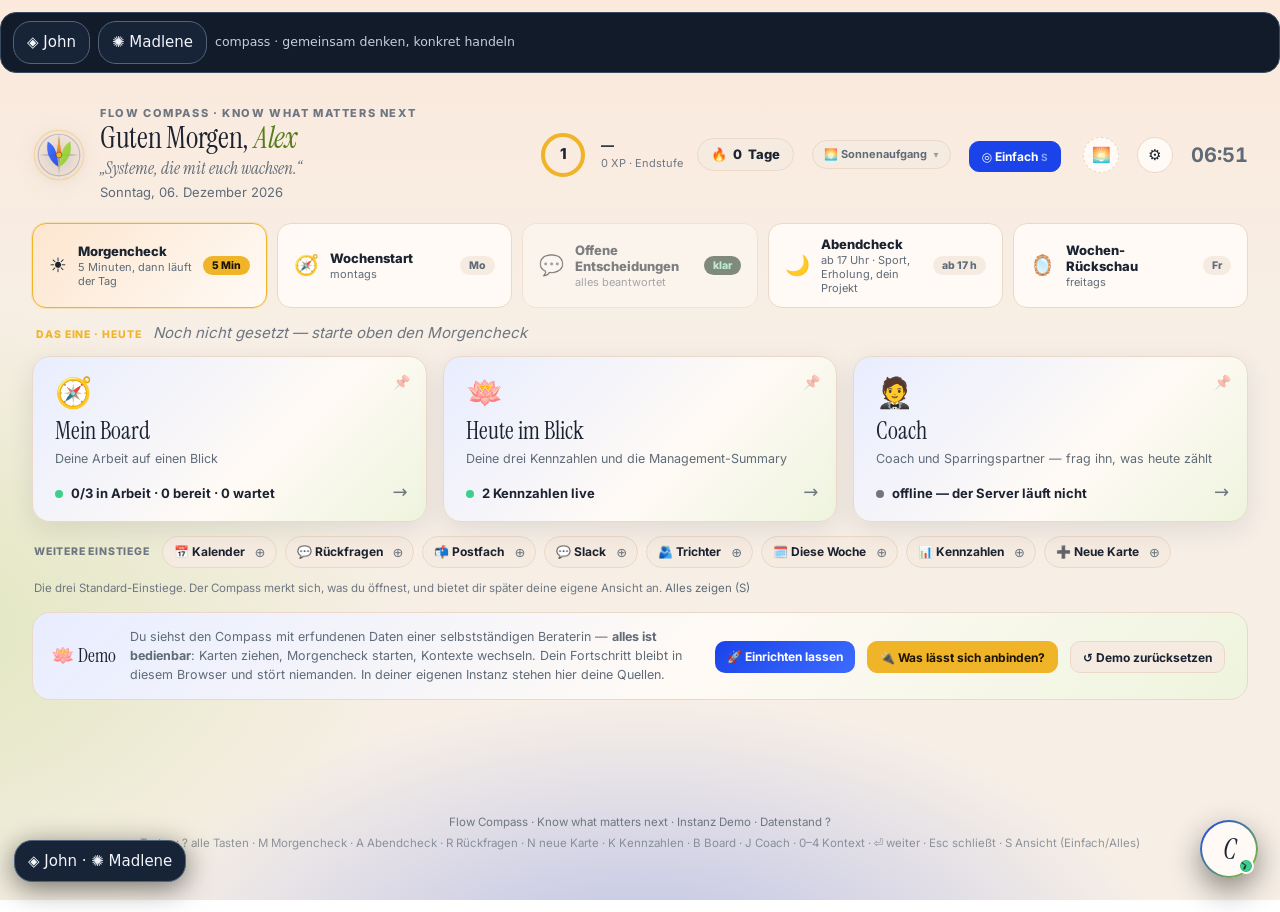
==== commit d6868bf7: "compass-demo: automatischer Build 19.09.2026 11:51 publish-compass.ps1 (geplante Aufgabe)" ====
--- a/site/compass-demo/index.html
+++ b/site/compass-demo/index.html
@@ -385,6 +385,9 @@
 .qa .opts button:hover{border-color:var(--line2);color:var(--ink)}
 .qa .opts button.on{background:var(--bene);border-color:var(--bene);color:#1c1300}
 .qa.beantwortet{opacity:.6}
+.qa .eigbox{margin-top:10px}.qa .eigbox[hidden]{display:none}
+.qa .eigbox textarea{width:100%;box-sizing:border-box;background:var(--panel);color:var(--ink);border:1px solid var(--line2);border-radius:10px;padding:8px 10px;font:inherit;font-size:13px;resize:vertical}
+.qa .eigbox .opts{margin-top:7px}.qa .opts button:disabled{opacity:.45;cursor:default}
 /* Der Vorschlag in einer wartenden Zeile (10.09.): sagt, welcher Knopf gemeint ist, und warum. */
 .qa .vor{margin-top:10px;font-size:12px;line-height:1.45;color:var(--ink);background:var(--panel);
   border:1px solid var(--line);border-left:3px solid var(--bene);border-radius:10px;padding:7px 10px}
@@ -1355,7 +1358,10 @@
    fehlt die Datei, bleibt der Compass auf Deutsch statt auszufallen. */
 const LOC = window.LOC || (()=>'de-DE');
 const esc=s=>String(s==null?'':s).replace(/&/g,'&amp;').replace(/</g,'&lt;');
-const heute=()=>new Date().toISOString().slice(0,10);
+/* Ortszeit, nicht toISOString(): UTC liegt nachts (bis 1 bzw. 2 Uhr) noch im Vortag — der Morgencheck,
+   die Streak und jeder Tagesschlüssel hätten dann das falsche Datum (16.09.2026). */
+const ymd=d=>d.getFullYear()+'-'+String(d.getMonth()+1).padStart(2,'0')+'-'+String(d.getDate()).padStart(2,'0');
+const heute=()=>ymd(new Date());
 
 /* ---------- Tageslicht + Theme (19.08.) ----------
    Fünf Tagesphasen färben den Compass (data-phase am <html>): Sonnenaufgang 5–8, Morgen 8–12, Tag 12–17,
@@ -1485,7 +1491,7 @@
   const d=new Date(); let vor=new Date(d); vor.setDate(d.getDate()-1);
   if(d.getDay()===1) vor.setDate(d.getDate()-3);
   else if(d.getDay()===0) vor.setDate(d.getDate()-2);
-  S.streak = (l===vor.toISOString().slice(0,10)) ? S.streak+1 : 1;
+  S.streak = (l===ymd(vor)) ? S.streak+1 : 1;
   S.lastMorgen=heute();
 }
 
@@ -1619,8 +1625,8 @@
      die Vereins-Freigabe ist jetzt eine der drei Bahnen, kein eigener Schritt mehr. */
   const trichterSchritt={id:'trichter',typ:'trichter',icon:'🫂',titel:'Menschen im Trichter',
     frage:'Wer wartet gerade auf eine Entscheidung von dir — und was ist der nächste Schritt?',
-    hint:'Drei Bahnen: Registrierung auf projekt.example freigeben · Aufnahme ins Kollektiv weiterschieben · Vorgang beim Kunden weiterschieben. Jeder Klick schreibt in die Quelle zurück; „später“ lässt die Zeile stehen.',sek:90};
-  const triMehr=()=>triOffen().length?[trichterSchritt]:[];
+    hint:'Registrierungen auf projekt.example freigeben. Aufnahme ins Kollektiv und Vorgänge beim Kunden schiebt das Kernteam im Portal weiter. Jeder Klick schreibt in die Quelle zurück; „später“ lässt die Zeile stehen.',sek:90};
+  const triMehr=()=>triMeine().length?[trichterSchritt]:[];
   if(art==='morgen')            FLOW={art,titel:'Morgencheck',schritte:(R.morgen||[]).concat(gitPakete().length?[gitSchritt]:[]).concat(triMehr()),xp:R.xp.morgencheck};
   else if(art==='freigaben')    FLOW={art,titel:'Freigaben',schritte:[gitSchritt],xp:0};
   /* 'zugaenge' bleibt als Kennung gültig: ältere Links und Tastenwege landen so im Trichter. */
@@ -1881,7 +1887,7 @@
     const warn=namen.length?`<div class="hint" style="margin-bottom:8px">⚠️ ${namen.join(' und ')} ${namen.length>1?'antworten':'antwortet'} gerade nicht — diese Liste ist unvollständig.</div>`:'';
     /* Dieselbe Liste wie in der Karte (06.09.): wer heute schon entschieden ist, steht kompakt darunter —
        nicht noch einmal mit Knöpfen, als wäre nichts geschehen. */
-    const leer = z.length ? '' : (namen.length ? '' : `<div class="empty">${h.length?`✓ Alle entschieden — ${h.length} heute erledigt.`:'Niemand wartet — alle Registrierungen sind entschieden und kein Vorgang liegt.'}</div>`);
+    const leer = z.length ? '' : (namen.length ? '' : `<div class="empty">${h.length?`✓ Alle entschieden — ${h.length} heute erledigt.`:'Niemand wartet auf dich — alle Registrierungen sind entschieden.'}</div>`);
     return warn+z.map(x=>triZeile(x,triKnoepfe)).join('')+leer+h.map(triKompakt).join('');
   }
   if(s.typ==='auftrag'){
@@ -1892,6 +1898,10 @@
   }
   if(s.typ==='wahl'){
     const gewaehlt=(FLOW.wahl||{})[s.id];
+    if(s.id==='erholung' && window.AvatarUI){
+      const optionen=AvatarUI.options();
+      return '<div class="qa" data-w="erholung"><div class="opts">'+optionen.map(o=>'<button data-a="'+esc(o.label).replace(/"/g,'&quot;')+'" data-avatar-option="'+o.id+'">'+esc(o.label)+'</button>').join('')+'</div></div><div id="avatarRitualReaction" role="status" aria-live="polite"></div><button type="button" id="avatarRitualDetails" class="btn">Eigene Definitionen, Favoriten und Rückblick</button><input id="ovIn" type="text" maxlength="400" placeholder="Dein konkreter nächster Schritt">';
+    }
     const M=R.abendMotivation||[];
     const motiv = (FLOW.art==='abend' && s.id==='erholung' && M.length) ? M[new Date().getDate()%M.length] : '';
     return `<div class="qa" data-w="${esc(s.id)}">
@@ -1907,7 +1917,7 @@
      Ein Tipp übernimmt den Text ins Feld, dort lässt er sich noch umschreiben. */
   if(s.id==='fokus' && FLOW.art==='morgen'){
     const fm=S.fokusMorgen||{};
-    const gestern=new Date(Date.now()-864e5).toISOString().slice(0,10);
+    const gestern=ymd(new Date(Date.now()-864e5));
     const hg=S.hist[gestern]||{};
     const vs=[];
     if(fm.text && fm.datum===gestern) vs.push(['🌙','Gestern Abend vorgenommen',fm.text]);
@@ -1923,6 +1933,7 @@
 
 function verdrahten(s){
   const inp=document.getElementById('ovIn');
+  const avatarDetails=document.getElementById('avatarRitualDetails'); if(avatarDetails)avatarDetails.onclick=()=>AvatarUI.open('kompass');
   /* Fokus (11.09.2026): compass-tasten.js setzt ihn auf eine offene Wahl, sonst ins Feld —
      so greifen 1–9 sofort, und wer tippt, landet trotzdem im Feld. Ohne die Datei wie bisher. */
   setTimeout(()=>{ if(window.compassTasten) compassTasten.fokusRein(ov); else if(inp) inp.focus(); },60);
@@ -1935,6 +1946,12 @@
     const box=b.closest('.qa');
     box.querySelectorAll('button').forEach(x=>x.classList.toggle('on',x===b));
     FLOW.wahl[box.dataset.w]=b.dataset.a;
+    if(b.dataset.avatarOption && window.AvatarUI){
+      const o=AvatarUI.options().find(x=>x.id===b.dataset.avatarOption),f=AvatarUI.feedback(o);
+      FLOW.avatarOption=o;
+      document.getElementById('avatarRitualReaction').textContent='Madlene: '+f.madeleine+' Coach: '+f.john+(AvatarUI.ready()?'':' Hinweis: Wolkenprofil nicht verbunden; dieses Vorhaben wird dort noch nicht gespeichert.');
+      const next=document.getElementById('ovIn'); if(next){if(!next.value || next.value===next.dataset.suggested)next.value=f.next;next.dataset.suggested=f.next;}
+    }
   }));
   document.querySelectorAll('#ovBody .qa[data-q]').forEach(frageVerdrahten);
   /* „Was heute ansteht“: Antippen streicht eine Sache für heute (11.09.) — der Hinweis „Wenn nicht: eine
@@ -1954,7 +1971,26 @@
       <div class="qq">${esc(q.frage)}</div>
       <div class="qw">${esc(q.warum)}</div>
       <div class="opts">${(q.optionen||[]).map(o=>`<button data-a="${esc(o)}">${esc(o)}</button>`).join('')}
-        <button data-a="später">später</button></div></div>`;
+        <button data-a="später">später</button><button type="button" class="eig" data-eig>✎ Eigene Antwort</button></div>
+      <div class="eigbox" hidden data-strg-enter="[data-eigok]"><textarea rows="3" maxlength="1500" data-mehrzeilig placeholder="Deine Antwort in eigenen Worten …"></textarea>
+        <div class="opts"><button type="button" data-eigok>Antwort senden</button></div></div></div>`;
+}
+/* Eigene Antwort (VA-13727, Philipp 16.09.2026: „nur vorausgewählte Textbausteine — keine wirkliche
+   Antwortmöglichkeit“). Neben den Optionen öffnet „✎ Eigene Antwort“ ein Textfeld; gesendet wird der Text
+   mit dem Vorsatz „Eigene Antwort: “, damit Claude ihn beim Abholen nicht für eine der Optionen hält.
+   Weg danach wie bei jeder Option: S.antworten → antwortSenden() → antworten.json → Checkin. */
+const EIGENE_ANTWORT='Eigene Antwort: ';
+function frageBeantworten(box,a,knopf){
+  const id=box.dataset.q;
+  if(box.classList.contains('beantwortet')) return;   /* Doppelklick während des Ausfadens zählt nicht doppelt */
+  box.querySelectorAll('button').forEach(x=>x.classList.toggle('on',x===knopf));
+  box.classList.add('beantwortet');
+  if(!S.antworten[id]){ S.z.antworten++; S.xp += (R.xp.rueckfrage||5); }
+  S.antworten[id]={a,ts:heute()};
+  speichern(); kopfMalen();
+  antwortSenden(id,a);   /* damit die Frage auch in jeder anderen Fassung verschwindet (31.08.) */
+  finStimmeAusRitual(id,a); /* Finanz-Entscheidung: als Stimme zurück auf die Website (02.09.); Freitext zählt dort als „später“ */
+  setTimeout(()=>qaWeg(box,fragenNachziehen),450);   /* kurz die Wahl zeigen, dann Platz machen */
 }
 function fragenLeer(){ return `<div class="empty">Alles beantwortet — danke. Neue Rückfragen lege ich hier ab, sobald welche auftauchen.</div>`; }
 function fragenRest(n){
@@ -1962,18 +1998,23 @@
   return `<div class="hint" id="fragenRest" style="margin-top:10px">${rest?`Noch ${rest} weitere ${rest===1?'wartet':'warten'} — ${rest===1?'sie rückt':'sie rücken'} nach, sobald du entscheidest.`:''}</div>`;
 }
 function frageVerdrahten(box){
-  const id=box.dataset.q;
-  box.querySelectorAll('.opts button').forEach(b=>b.addEventListener('click',()=>{
-    if(box.classList.contains('beantwortet')) return;   /* Doppelklick während des Ausfadens zählt nicht doppelt */
-    box.querySelectorAll('button').forEach(x=>x.classList.toggle('on',x===b));
-    box.classList.add('beantwortet');
-    if(!S.antworten[id]){ S.z.antworten++; S.xp += (R.xp.rueckfrage||5); }
-    S.antworten[id]={a:b.dataset.a,ts:heute()};
-    speichern(); kopfMalen();
-    antwortSenden(id,b.dataset.a);   /* damit die Frage auch in jeder anderen Fassung verschwindet (31.08.) */
-    finStimmeAusRitual(id,b.dataset.a); /* Finanz-Entscheidung: als Stimme zurück auf die Website (02.09.) */
-    setTimeout(()=>qaWeg(box,fragenNachziehen),450);   /* kurz die Wahl zeigen, dann Platz machen */
-  }));
+  box.querySelectorAll('.opts button[data-a]').forEach(b=>b.addEventListener('click',()=>frageBeantworten(box,b.dataset.a,b)));
+  const eig=box.querySelector('[data-eig]'), feld=box.querySelector('.eigbox'), ok=box.querySelector('[data-eigok]');
+  if(!eig||!feld||!ok) return;
+  const ta=feld.querySelector('textarea');
+  const pruefen=()=>{ ok.disabled=!ta.value.trim(); };
+  eig.addEventListener('click',()=>{
+    feld.hidden=!feld.hidden; eig.classList.toggle('on',!feld.hidden);
+    if(!feld.hidden) ta.focus();
+    if(typeof kinoHoehe==='function') kinoHoehe();
+  });
+  ta.addEventListener('input',pruefen);
+  ta.addEventListener('keydown',e=>{
+    e.stopPropagation();                                  /* Tippen löst keine Compass-Tasten (D, S, W …) aus */
+    if(e.key==='Enter'&&(e.ctrlKey||e.metaKey)){ e.preventDefault(); ok.click(); }
+  });
+  ok.addEventListener('click',()=>{ const t=ta.value.trim(); if(t) frageBeantworten(box,EIGENE_ANTWORT+t,eig); });
+  pruefen();
 }
 function fragenNachziehen(){
   const liste=document.getElementById('fragenListe'); if(!liste) return;
@@ -1987,7 +2028,7 @@
   if(typeof kinoHoehe==='function') kinoHoehe();
 }
 
-function weiter(){
+async function weiter(){
   const s=FLOW.schritte[IDX];
   const inp=document.getElementById('ovIn');
   if(s.typ==='wahl'){
@@ -2000,6 +2041,11 @@
     if(s.id==='auftrag'){ S.auftrag=inp.value.trim(); }
     speichern();
   }
+  if(s.id==='erholung' && FLOW.avatarOption && window.AvatarUI && AvatarUI.ready()){
+    FLOW.avatarEventId=FLOW.avatarEventId||crypto.randomUUID();
+    const o=FLOW.avatarOption,done=await AvatarUI.save({op:'plan',id:o.id,label:o.label,next:inp?.value||o.next,eventId:FLOW.avatarEventId});
+    if(!done){document.getElementById('avatarRitualReaction').textContent='Nicht gespeichert. Bitte erneut versuchen oder im Begleiter-Bereich neu laden.';return;}
+  }
   if(IDX < FLOW.schritte.length-1){ IDX++; schrittMalen(); }
   else abschluss();
 }
@@ -2013,7 +2059,7 @@
     if(S.lastAbend!==heute()){
       S.lastAbend=heute(); S.z.abend++;
       const w=FLOW.wahl||{};
-      if(w.erholung && !/Heute nichts/.test(w.erholung)){ S.z.erholung++; gewonnen+=(R.xp.erholung||5); }
+      /* Erholungswahl ist ein Vorhaben. Erfolg erst nach bestaetigter Umsetzung im Avatar-Rueckblick. */
       if(w.projekt  && !/Heute nicht/.test(w.projekt)) { S.z.privatprojekt++; gewonnen+=(R.xp.privatprojekt||5); }
     } else gewonnen=0;
   }
@@ -2212,7 +2258,7 @@
   else if((b=find('morgen',h)))      text='🌅 Morgenboard · heute';
   else if((b=find('abend',g)))       text='🌙 Abendboard · gestern Abend';
   else {
-    const grenze=new Date(Date.now()-4*864e5).toISOString().slice(0,10);
+    const grenze=ymd(new Date(Date.now()-4*864e5));
     b=liste.filter(x=>x.datum<h&&x.datum>=grenze).sort((x,y)=>x.datum<y.datum?1:-1)[0]||null;
     /* 06.09.: ein Sonntag zeigte hier „Morgenboard · 04.09.“ — das las sich wie heute. Der Wochentag
        davor macht klar, dass es ein älteres Board ist; das von heute entsteht erst mit dem Morgencheck. */
@@ -3268,7 +3314,7 @@
     const jk=(/^(?:va|jira):([A-Z][A-Z0-9]+-\d+)$/.exec(id)||[])[1]||null;
     out.push({id,name:e.name,url:e.url||null,src:e.src||'eigen',jiraKey:jk,projekt:jk?jk.split('-')[0]:undefined,col:e.col||'bereit',seit:e.seit||null,liste:e.liste||'',extra:e.extra||e.notiz||'',due:e.due||''}); });
   /* Compass-lokale Zuordnung darüberlegen */
-  const seit7=new Date(Date.now()-7*864e5).toISOString().slice(0,10);
+  const seit7=ymd(new Date(Date.now()-7*864e5));
   const map={};
   out.forEach(c=>{
     if(S.kan.done[c.id]){ if(S.kan.done[c.id].am>=seit7){ c.col='done'; c.am=S.kan.done[c.id].am; c.gezogen=true; c.synced=!!S.kan.done[c.id].synced; } else return; }
@@ -3975,13 +4021,13 @@
   if(VAF.init && x.init!==VAF.init) return false;
   if(VAF.thema && vaThemaVon(x.init)!==VAF.thema) return false;
   if(VAF.faellig==='over'){ if(!(x.due && x.due<vaHeute() && !x.erledigt)) return false; }
-  else if(VAF.faellig==='week'){ const g=new Date(Date.now()+7*864e5).toISOString().slice(0,10); if(!(x.due && x.due<=g && !x.erledigt)) return false; }
+  else if(VAF.faellig==='week'){ const g=ymd(new Date(Date.now()+7*864e5)); if(!(x.due && x.due<=g && !x.erledigt)) return false; }
   else if(VAF.faellig==='none'){ if(x.due) return false; }
   if(VAF.q){ const q=VAF.q.toLowerCase(); if(!(x.key.toLowerCase().includes(q)||x.titel.toLowerCase().includes(q)||x.person.toLowerCase().includes(q))) return false; }
   return true;
 }
 function vaAuswahl(){
-  const grenze=new Date(Date.now()-(VAF.doneTage||14)*864e5).toISOString().slice(0,10);
+  const grenze=ymd(new Date(Date.now()-(VAF.doneTage||14)*864e5));
   return VA.tickets.filter(x=>{
     if(x.erledigt && !(x.resolved && x.resolved>=grenze)) return false;   /* Done-Fenster */
     return vaPasst(x);
@@ -4013,7 +4059,7 @@
   const blk=off.filter(x=>x.blocker);
   const over=off.filter(x=>x.due&&x.due<t);
   const aeltest=wip.slice().sort((a,b)=>b.alter-a.alter)[0]||off.slice().sort((a,b)=>b.alter-a.alter)[0]||null;
-  const seit=n=>new Date(Date.now()-n*864e5).toISOString().slice(0,10);
+  const seit=n=>ymd(new Date(Date.now()-n*864e5));
   const d7=VA.tickets.filter(x=>x.resolved&&x.resolved>=seit(7)).length;
   const d28=VA.tickets.filter(x=>x.resolved&&x.resolved>=seit(28)).length;
   const lead=VA.tickets.filter(x=>x.resolved&&x.resolved>=seit(28)).map(x=>vaTage(x.created,x.resolved)).sort((a,b)=>a-b);
@@ -4223,7 +4269,7 @@
         <div class="chipbar"><button class="btn w" onclick="pkNeu('bereit')">＋ Neue Karte</button>
           <button class="btn" onclick="liDialog()" title="Getippte Liste, eingefügter Text oder Foto eines Zettels — jede Zeile wird eine Karte">📝 Liste aufs Board</button>
           ${TRELLO.privat.url?`<a class="btn" href="${TRELLO.privat.url}" target="_blank" rel="noopener">🏠 Trello privat ↗</a>`:''}${TRELLO.arbeit.url?`<a class="btn" href="${TRELLO.arbeit.url}" target="_blank" rel="noopener">🏢 Trello Arbeit ↗</a>`:''}
-          ${COMPASS.cockpit.jira?`<a class="btn" href="${COMPASS.cockpit.jira}" target="_blank" rel="noopener">🎫 Jira Board VA ↗</a>`:''}
+          ${COMPASS.cockpit.jira?`<a class="btn" href="${COMPASS.cockpit.jira}" target="_blank" rel="noopener">🎫 Board öffnen ↗</a>`:''}
           <button class="btn" onclick="pkLaden(true)">↻ Neu laden</button>
           <button class="btn" onclick="bkDialog()" title="Quellen, Jira-Projekte und Rollen, Status → Spalte, Farben">⚙ Einrichten</button>
           <button class="btn p" onclick="kanbanSet('vishnu')">→ Team-Board</button></div>
@@ -4607,7 +4653,7 @@
 function projektCard(p,tone,key){
   if(!p)return'';
   const herk='dashboard-data.js › projekte'+(key?'.'+key:'')+'.anfragen', qo={wpBase:/vk/.test(tone||'')?WP_BASE.vk:WP_BASE.standard};
-  return `<div class="card s4 ${tone||''}"><h3>${p.titel} <span class="cnt">Stand ${esc(D.stand||'?')}</span></h3>
+  return `<div class="card s4 ${tone||''}"><h3>${esc(p.titel||'')} <span class="cnt">Stand ${esc(D.stand||'?')}</span></h3>
     <div class="kpis">${p.kpis.map(k=>`<div class="kpi"><div class="v">${esc(k[0])}</div><div class="l">${esc(k[1])}</div></div>`).join('')}</div>
     <div style="margin-top:8px">${p.anfragen.map(r=>{const {row:a,q}=zeileTrennen(r); const m=qmark(a[1],'',herk,Object.assign({q},qo));return `<div class="item ${m.c}"${m.a}><div class="ic">${a[0]}</div><div class="body"><div class="m">${esc(a[1])}</div></div></div>`;}).join('')}</div>
     <div class="chipbar">${(p.links||[]).map(l=>`<a class="btn" href="${l[1]}" target="_blank">${esc(l[0])} ↗</a>`).join('')}</div></div>`;
@@ -4624,7 +4670,7 @@
   const seit=w.tage==null?'':(w.tage===0?'heute':(w.tage===1?'seit gestern':`seit ${w.tage} Tagen`));
   /* class="link" bringt Zeiger, Hover und das ↗ schon aus dem Stylesheet mit; die
      Klick-Delegation am #grid greift nur bei [data-q] und kommt uns hier nicht dazwischen. */
-  return `<div class="item${w.url?' link':''}"${w.url?` onclick="window.open('${w.url}','_blank')"`:''}>
+  return `<div class="item${w.url?' link':''}"${w.url?` data-url="${esc(w.url).replace(/"/g,'&quot;')}"`:''}>
     <div class="ic">${ic}</div><div class="body">
     <div class="t">${esc(w.von||w.adresse||'?')} <span class="tag ${w.art==='antwort'?(alt?'gry':'grn'):'gry'}">${esc(seit)}</span></div>
     <div class="m">${esc(w.betreff||'')}</div>
@@ -4686,7 +4732,7 @@
   const alt=w.tage!=null&&w.tage>=14;
   const ic=w.art==='antwort'?(alt?'⏳':'💬'):'👀';
   const seit=w.tage==null?'':(w.tage===0?'heute':(w.tage===1?'seit gestern':`seit ${w.tage} Tagen`));
-  return `<div class="item${w.url?' link':''}"${w.url?` onclick="window.open('${w.url}','_blank')"`:''}>
+  return `<div class="item${w.url?' link':''}"${w.url?` data-url="${esc(w.url).replace(/"/g,'&quot;')}"`:''}>
     <div class="ic">${ic}</div><div class="body">
     <div class="t">${esc(w.von||'?')} <span class="tag ${w.art==='antwort'?(alt?'gry':'grn'):'gry'}">${esc(seit)}</span></div>
     <div class="m">${esc(w.kanal||'')}</div>
@@ -5158,7 +5204,16 @@
   speichern();
 }
 function triVergessen(schluessel){ if(S.tri&&S.tri[schluessel]){ delete S.tri[schluessel]; speichern(); } triAlleMalen(); }
-function triAktiv(){ return triOffen().filter(w=>!triMerk(w)); }          /* wartet noch auf dich */
+/* Wessen Entscheidung? (17.09.2026, die Nutzerin: „Diese Fragen müssten doch vom Kernteam selbst beantwortet werden.
+   Nicht von die Nutzerin.“) Die Vereins-Registrierung ist ihren Sache als Vorsitzender; Aufnahme ins Kollektiv (FAP)
+   und Vorgang beim Kunden (JAP) schiebt das Kernteam im Freelancer-Portal weiter. Diese Zeilen stehen weiter
+   in der Karte — ohne Knöpfe, unter „Beim Kernteam“ — und kommen nie in Morgen-/Abendcheck, Blüte oder Stapel.
+   Eine Instanz, deren Inhaber alles selbst entscheidet, setzt COMPASS.trichter.meineBahnen. */
+const TRI_MEINE=((typeof COMPASS!=='undefined'&&COMPASS.trichter&&COMPASS.trichter.meineBahnen)||['ankommen']);
+function triMeins(w){ return TRI_MEINE.indexOf(w.bahn)>=0; }
+function triMeine(){ return triOffen().filter(triMeins); }
+function triTeam(){ return triOffen().filter(w=>!triMeins(w)); }
+function triAktiv(){ return triMeine().filter(w=>!triMerk(w)); }          /* wartet noch auf dich */
 function triHeute(){ const t=S.tri||{}, h=heute();                        /* heute entschieden oder auf später gelegt */
   return Object.keys(t).filter(k=>t[k].ts===h).map(k=>Object.assign({schluessel:k},t[k],{zeile:triOffen().find(w=>w.schluessel===k)||null}))
     .sort((a,b)=>(a.um||'')<(b.um||'')?1:-1); }
@@ -5313,7 +5368,15 @@
   const liste = (w.length||h.length)
     ? `<div class="tri-liste">${w.slice(0,8).map(x=>triZeile(x,triKnoepfe)).join('')}${h.map(triKompakt).join('')}</div>`
       + (w.length>8?`<div class="hint">… und ${w.length-8} weitere — im Ritual „🫂 Trichter“ kommen sie nach.</div>`:'')
-    : (luecken.length?'':`<div class="empty">✓ Niemand wartet — alle Registrierungen sind entschieden und kein Vorgang liegt.</div>`);
+    : (luecken.length?'':`<div class="empty">✓ Niemand wartet auf dich — alle Registrierungen sind entschieden.</div>`);
+  /* Beim Kernteam (17.09.): zum Hinsehen, nicht zum Entscheiden. Kein Knopf außer dem Weg ins Portal —
+     wer hier klickt, nimmt dem Team die Entscheidung wieder ab. Wer ≥ TRI_STILL Tage liegt, wird benannt:
+     das ist der eine Fall, in dem du nachhakst — beim Team, nicht im Vorgang. */
+  const tm=triTeam(), still=tm.filter(x=>(x.liegtTage==null?x.tage:x.liegtTage)>=TRI_STILL).length;
+  const team = tm.length ? `<details class="tri-mehr"${still?' open':''}><summary>🤝 Beim Kernteam: ${tm.length} ${tm.length===1?'Vorgang':'Vorgänge'} im Portal${still?` · ⏳ ${still} ${still===1?'liegt':'liegen'} seit ${TRI_STILL}+ Tagen`:''}</summary>
+      ${tm.map(x=>{ const b=TRI_BAHN[x.bahn]||{ic:'•',t:x.bahn}, l=(x.liegtTage==null?x.tage:x.liegtTage), link=triLink(x);
+        return `<div class="m">${b.ic} ${esc(x.name||'ohne Namen')} — ${esc(x.was||b.t)}${l!=null?` · ${esc(triSeit(l))}`:''}${l!=null&&l>=TRI_STILL?' ⏳':''}${link?` · <a href="${esc(link)}" target="_blank" rel="noopener">Portal ↗</a>`:''}</div>`; }).join('')}
+      <div class="m">Aufnahme ins Kollektiv und Vorgänge beim Kunden entscheidet das Kernteam selbst. ${still?'Liegt etwas zu lange: beim Team nachhaken, nicht selbst weiterschieben.':'Nichts hängt — nichts zu tun.'}</div></details>` : '';
   /* Die Tore aus ziele.php (10.09.): sichtbar bleibt nur die größte Lücke — mit dem Satz, wo sie
      sich schließen lässt. Die volle Zahlenreihe und die Grenzen des Abgleichs stehen einen Klick
      tiefer: Zahlen, an denen keine Handlung hängt, gehören nicht auf die Höhe einer Entscheidung
@@ -5332,7 +5395,7 @@
       <div class="m">${pz.mitPortal} von ${pz.gesamt} waren schon im Portal · ${pz.mitMail} mit Mailadresse</div>
       ${t.doppelt?`<div class="m">🔗 ${t.doppelt} ${t.doppelt===1?'Person ist':'Personen sind'} in beiden Häusern — über die Mailadresse erkannt; der Trichter legt nichts zusammen, er sagt es dir nur.</div>`:''}
       <div class="m">Abgleich über die Mailadresse: für eine Bewerbung sieht der Trichter nur, ob dieselbe Person <b>gerade auch</b> auf den Vereinszugang wartet — ob sie Vereinsmitglied ist, gibt die Vereins-Schnittstelle nicht her.</div></details>` : '';
-  body.innerHTML = kopf + warn + tore + liste + pflege + mehr;
+  body.innerHTML = kopf + warn + tore + liste + team + pflege + mehr;
 }
 /* Welches Tor liegt am weitesten zurück — und wo schließt es sich? Gemessen am Anteil, der zum Ziel
    fehlt, damit 0/3 nicht hinter 35/40 verschwindet. Der Satz dazu nennt nur Wege, die es wirklich
@@ -5928,7 +5991,7 @@
   if(g2) g2.insertBefore(t.firstElementChild,g2.firstChild);
 }
 const fmtMin=m=>m==null?'–':(m>=60?`${Math.floor(m/60)} h ${String(m%60).padStart(2,'0')}`:`${m} min`);
-function gesternKey(){ const d=new Date(); const wd=d.getDay(); d.setDate(d.getDate()-(wd===1?3:wd===0?2:1)); return d.toISOString().slice(0,10); }
+function gesternKey(){ const d=new Date(); const wd=d.getDay(); d.setDate(d.getDate()-(wd===1?3:wd===0?2:1)); return ymd(d); }
 function histWert(key){ /* letzter gespeicherter Wert vor heute */
   const tage=Object.keys(S.kpiHist).filter(t=>t<heute()).sort();
   for(let i=tage.length-1;i>=0;i--){ const v=S.kpiHist[tage[i]][key]; if(typeof v==='number') return v; }
@@ -6090,9 +6153,10 @@
   aufnahme:{icon:'🫂',label:'Menschen warten auf dich',besser:'weniger',ziele:[3,1,0],
             quelle:'Trichter (live über john-server, GET /api/trichter — Vereins-Registrierungen + offene Vorgänge im Freelancer-Portal)',
             wert:()=>{ if(!TRI.data||(TRI.data.fehlt||[]).length) return null;   /* teilweise blind = keine Zahl */
-                       const w=triOffen(), b=TRI.data.nachBahn||{};
+                       const w=triMeine(), b=TRI.data.nachBahn||{}, team=triTeam().length;   /* nur, was deine Entscheidung ist (17.09.) */
+                       const alt=w.reduce((m,x)=>Math.max(m,x.tage==null?-1:x.tage),-1);
                        return {heute:w.length,gestern:histWert('aufnahme'),
-                               sub:`${TRI.data.aeltesteTage!=null?`ältester seit ${TRI.data.aeltesteTage} T`:'nichts offen'} · ${b.ankommen||0} ankommen · ${b.kollektiv||0} Kollektiv · ${b.einsatz||0} Einsatz`}; }},
+                               sub:`${alt>=0?`ältester seit ${alt} T`:'nichts offen'} · ${b.ankommen||0} ankommen · ${team} beim Kernteam`}; }},
   /* Mandats-Puls (06.09.). Gezählt wird, was ohne Bewegung liegt: Treffer ohne Kette plus die
      überfälligen Zeilen deiner eigenen Pipeline. Die laufenden Fristen stehen bewusst NICHT drin —
      die sind eine Sache von Stunden und gehören in die Karte, nicht in eine Tageskennzahl.
@@ -6434,25 +6498,34 @@
        Ledger heißt „der Scan schreibt nicht mehr“, nicht „es liegt nichts an“. */
     (async()=>{ try{ const r=await fetch(JOHN_API+'/api/ausschreibungen',{cache:'no-store'}); return await r.json(); }catch(e){ return null; } })()
   ]);
-  KAL.data=(kal&&kal.ok)?kal:null; KAL.fehler=(kal&&kal.ok===false)?kal:null; KAL.geladen=true;
-  GIT.data=(git&&git.ok)?git:null; GIT.fehler=(git&&git.ok===false)?git:null; GIT.geladen=true; gitRefresh();
-  WACHT.data=(wacht&&wacht.ok)?wacht:null; WACHT.fehler=(wacht&&wacht.ok===false)?wacht:null; WACHT.geladen=true;
-  DEP.data=(dep&&dep.ok)?dep:null; DEP.fehler=(dep&&dep.ok===false)?dep:null; DEP.geladen=true;
-  POSTF.data=(postf&&postf.ok)?postf:null; POSTF.fehler=(postf&&postf.ok===false)?postf:null; POSTF.geladen=true;
-  SLACK.data=(slack&&slack.ok)?slack:null; SLACK.fehler=(slack&&slack.ok===false)?slack:null; SLACK.geladen=true;
-  SICH.data=(sich&&sich.ok)?sich:null; SICH.fehler=(sich&&sich.ok===false)?sich:null; SICH.geladen=true;
-  WETTER.data=(wetter&&wetter.ok)?wetter:null; WETTER.fehler=(wetter&&wetter.ok===false)?wetter:null; WETTER.geladen=true;
-  ROUT.data=(rout&&rout.ok)?rout:null; ROUT.fehler=(rout&&rout.ok===false)?rout:null; ROUT.geladen=true;
-  VEREIN.data=(verein&&verein.ok)?verein:null; VEREIN.fehler=(verein&&verein.ok===false)?verein:null; VEREIN.geladen=true;
+  /* Netzfehler (16.09.2026): kommt ein Abruf gar nicht durch (null), bleibt der zuletzt bekannte Stand der
+     Quelle stehen und wird als veraltet markiert — wie compass-live.js beim Nachladen („offline: die Karte
+     zeigt weiter den letzten Stand“). Vorher setzte jeder Aussetzer alle Quellen auf null, und die Karten
+     zeigten „Server aus“, obwohl sie den Stand von vor drei Minuten hatten. Eine echte Antwort — auch
+     {ok:false} — ersetzt Daten und Fehler wie bisher; die Verbindungswacht unten liest weiter die Rohwerte. */
+  const standUebernehmen=(ST,j)=>{
+    if(j==null&&(ST.data||ST.fehler)){ ST.veraltet=true; ST.veraltetSeit=ST.veraltetSeit||Date.now(); return; }
+    ST.data=(j&&j.ok)?j:null; ST.fehler=(j&&j.ok===false)?j:null; ST.geladen=true; ST.veraltet=false; ST.veraltetSeit=null;
+  };
+  standUebernehmen(KAL,kal);
+  standUebernehmen(GIT,git); gitRefresh();
+  standUebernehmen(WACHT,wacht);
+  standUebernehmen(DEP,dep);
+  standUebernehmen(POSTF,postf);
+  standUebernehmen(SLACK,slack);
+  standUebernehmen(SICH,sich);
+  standUebernehmen(WETTER,wetter);
+  standUebernehmen(ROUT,rout);
+  standUebernehmen(VEREIN,verein);
   vereinUebernehmen();                      /* Live-Zahlen über den Snapshot legen, BEVOR gerendert wird */
-  VTRAF.data=(vtraf&&vtraf.ok)?vtraf:null; VTRAF.fehler=(vtraf&&vtraf.ok===false)?vtraf:null; VTRAF.geladen=true;
+  standUebernehmen(VTRAF,vtraf);
   vishnuUebernehmen();                      /* dasselbe für den Team-Zähler (09.09.) */
   rhythmMalen();                            /* Website-Zugänge: die Zeile „🔐“ hängt am Vereins-Stand (03.09.) */
-  FIN.data=(finanz&&finanz.ok)?finanz:null; FIN.fehler=(finanz&&finanz.ok===false)?finanz:null; FIN.geladen=true;
+  standUebernehmen(FIN,finanz);
   finUebernehmen();
-  NUTZ.data=(nutzer&&nutzer.ok)?nutzer:null; NUTZ.fehler=(nutzer&&nutzer.ok===false)?nutzer:null; NUTZ.geladen=true;
-  TRI.data=(trichter&&trichter.ok)?trichter:null; TRI.fehler=(trichter&&trichter.ok===false)?trichter:null; TRI.geladen=true;
-  AUS.data=(ausschr&&ausschr.ok)?ausschr:null; AUS.fehler=(ausschr&&ausschr.ok===false)?ausschr:null; AUS.geladen=true;
+  standUebernehmen(NUTZ,nutzer);
+  standUebernehmen(TRI,trichter);
+  standUebernehmen(AUS,ausschr);
   ausUebernehmen();                         /* gemessene Zahlen über die Neukunden-Karte legen, BEVOR gerendert wird */
   rhythmMalen();                            /* die Zeile „🫂 Menschen im Trichter“ hängt am Trichter-Stand */
   LOT.data={arbeit,jira,porsche,kal:KAL.data,wacht:WACHT.data,dep:DEP.data,postf:POSTF.data,slack:SLACK.data,sich:SICH.data,rout:ROUT.data,verein:VEREIN.data,vtraf:VTRAF.data,finanz:FIN.data,nutzer:NUTZ.data,trichter:TRI.data,ausschr:AUS.data}; LOT.geladen=true;
@@ -6850,7 +6923,7 @@
           : `Strategische Initiative: ${x.lage.offen} von ${x.lage.gesamt} Storys offen, keine in Arbeit, letzte Bewegung vor ${x.lage.still} Tagen${x.lage.letzterKey?' ('+x.lage.letzterKey+')':''}. Nächste Story ziehen oder die Initiative zurückschieben — das Alter allein ist kein Grund.`,
         url:x.karte.url||''}); });
   }catch(e){}
-  try{ triOffen().slice(0,6).forEach(w=>k.push({key:'trichter:'+String(w.schluessel||w.name||'').slice(0,60),art:'trichter',titel:(w.name||'ohne Namen')+' — '+((TRI_BAHN[w.bahn]||{}).t||w.bahn),
+  try{ triMeine().slice(0,6).forEach(w=>k.push({key:'trichter:'+String(w.schluessel||w.name||'').slice(0,60),art:'trichter',titel:(w.name||'ohne Namen')+' — '+((TRI_BAHN[w.bahn]||{}).t||w.bahn),
        warum:[w.was,w.rolle,w.kunde,w.tage!=null?('wartet seit '+w.tage+' Tagen'):''].filter(Boolean).join(' · ').slice(0,300),url:triLink(w)||''})); }catch(e){}
   return k;
 }
@@ -7443,6 +7516,14 @@
   const a=e.target.closest('a[href^="kennzahlen.html"]'); if(!a) return;
   S.z.kennzahlen++; S.xp+=(R.xp.kennzahlen||0); badgesPruefen(); speichern();
 });
+/* Postfach- und Slack-Zeilen (16.09.2026): der Link steht als data-url am Element statt als Inline-onclick —
+   die Adressen stammen aus fremden Inhalten (Mail, Slack) und lagen dort unescaped in JavaScript. Geöffnet
+   wird nur http(s), nie javascript: o. ä.; die Reaktionsknöpfe aus compass-live.js stoppen ihr Ereignis selbst. */
+document.addEventListener('click',e=>{
+  const el=e.target.closest('[data-url]'); if(!el) return;
+  const u=String(el.dataset.url||''); if(!/^https?:\/\//i.test(u)) return;
+  window.open(u,'_blank','noopener');
+});
 
 /* Tastatur */
 document.addEventListener('keydown',e=>{
@@ -7691,7 +7772,7 @@
   if(dasEine()) L.push(`Das Eine heute: ${dasEine()}`);
   const mc=(R.morgenchecks||[]).find(x=>x.datum===heute());
   if(mc&&mc.auftrag) L.push(`Übergabe an Claude heute: ${mc.auftrag}`);
-  const of=offeneFragen(); if(of.length) L.push(`Offene Offene Entscheidungen (${of.length}): `+of.slice(0,3).map(q=>q.frage).join(' | '));
+  const of=offeneFragen(); if(of.length) L.push(`Offene Entscheidungen (${of.length}): `+of.slice(0,3).map(q=>q.frage).join(' | '));
   /* Checkin von heute (24.08.): damit Coach direkt darauf antworten kann, statt dass die Nutzerin den Text kopiert */
   const lu=S.letzteUebergabe;
   if(lu && lu.datum===heute() && lu.text) L.push(`Sein ${lu.titel||lu.art} von heute im Wortlaut:\n${lu.text}`);
@@ -8041,5 +8122,11 @@
      rechts neben #stapelBody und #madBody, holt das geprueste Wirkungsbild von /api/systembild.
      Muss NACH compass-madeleine.js stehen, sonst gibt es die Madeleine-Karte noch nicht. -->
 <script src="compass-systemik.js"></script>
+<!-- Tower-Karte (16.09.2026): Summen aus Matching und Prüfkette über /api/tower, direkt hinter der Finanzkarte.
+     Haengt sich wie compass-live.js von aussen an; ohne eingerichtete Quelle (NO_FIRMA) erscheint keine Karte. -->
+<script src="compass-tower.js"></script>
+<script src="avatar-core.js"></script>
+<script src="avatar-ui.js"></script>
+<script src="avatar-compass.js"></script>
 </body>
 </html>
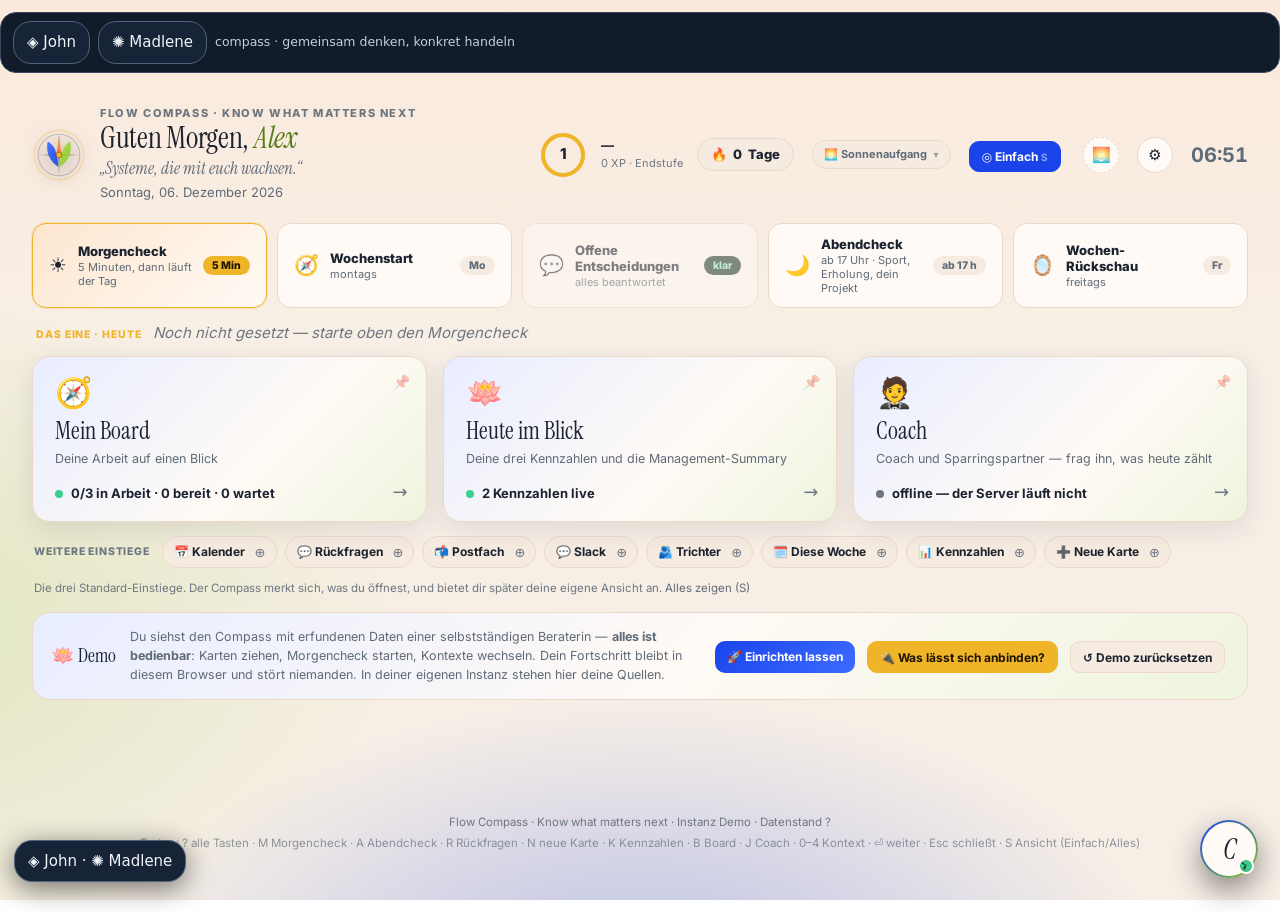
==== commit 5c7412c6: "compass-demo: automatischer Build 19.09.2026 12:36 publish-compass.ps1 (geplante Aufgabe)" ====
--- a/site/compass-demo/index.html
+++ b/site/compass-demo/index.html
@@ -8105,6 +8105,8 @@
 <!-- Editier-Modus fuers Layout (24.08.2026): Karten verschieben, Breite aendern,
      oben andocken. Laeuft ganz von aussen — haengt sich per MutationObserver an
      #grid und bringt sein CSS selbst mit. Muss nach dem Haupt-Skript stehen. -->
+<link rel="stylesheet" href="compass-conversation.css">
+<script src="compass-conversation.js"></script>
 <script src="compass-focus.js"></script>
 <script src="compass-edit.js"></script>
 <!-- Raster nach Inhalt (11.09.2026): 3/2/1 Spalten je Bildschirm, Karten im Mauerwerk statt gestreckt,
--- a/site/compass-demo/compass-conversation.css
+++ b/site/compass-demo/compass-conversation.css
@@ -0,0 +1,39 @@
+/* Shared spacing, surfaces and interaction states for the personal advisory area. */
+#madKachel,#johnKachel:has([data-compass-conversation]){grid-column:1/-1;padding:22px;border-radius:22px;container-type:inline-size}
+#madKachel>h3{font-family:inherit;font-size:18px;letter-spacing:-.02em;margin-bottom:18px}
+#madKachel .cc-archive{margin-top:18px;border-top:1px solid var(--line);padding-top:14px}
+#madKachel .cc-archive>summary{cursor:pointer;color:var(--sub);font-size:13px;font-weight:600;padding:8px 0}
+#madKachel .cc-archive[open]>summary{margin-bottom:14px}
+.cc-room{display:grid;grid-template-columns:minmax(230px,31%) minmax(0,1fr);border:1px solid var(--line);border-radius:18px;overflow:hidden;background:var(--panel)}
+.cc-guides{position:relative;display:flex;flex-direction:column;justify-content:space-between;padding:26px 20px;background:radial-gradient(ellipse at 50% 45%,#253948,#101b27 75%);color:#f0f4fa;min-width:0}
+.cc-eyebrow{font-size:10px;letter-spacing:.19em;color:#bac9d8;font-weight:700}
+.cc-people{display:grid;grid-template-columns:1fr 1fr;gap:12px;margin:28px 0}
+.cc-person{min-width:0;text-align:center;position:relative;border:0;background:none;padding:0;cursor:pointer;color:#f0f4fa!important}
+.cc-person:disabled{cursor:default}.cc-presence{display:block;margin-top:7px;font-size:10px;color:#d1c2eb;font-weight:400}
+.cc-portrait{display:block;height:218px;border-radius:70px 70px 16px 16px;border:1px solid #546577;background-color:#142331;background-repeat:no-repeat;transform-origin:bottom;animation:cc-breathe 7s ease-in-out infinite}
+.cc-portrait-john{background-image:url('avatar-assets/john.png');background-size:cover;background-position:50% 15%}
+.cc-portrait-madeleine{background-image:url('avatar-assets/madeleine.png');background-size:auto 360%;background-position:50% 0;animation-delay:-3s}
+.cc-person-name{display:block;font-size:16px;font-weight:650;margin-top:13px}
+.cc-person-name span{display:block;font-size:10px;line-height:1.5;font-weight:400;color:#bac9d8;margin-top:4px}
+.cc-invitation{font-size:22px;line-height:1.3;letter-spacing:-.03em;margin:0}
+.cc-thinking .cc-portrait{outline:2px solid #c9aff2;outline-offset:4px;animation:cc-think 1.6s ease-in-out infinite}
+.cc-dialog{display:flex;flex-direction:column;min-width:0}
+.cc-dialog-head{display:flex;justify-content:space-between;align-items:center;gap:16px;padding:20px 24px;border-bottom:1px solid var(--line)}
+.cc-dialog-head strong{font-size:17px}.cc-dialog-head span{display:block;font-size:12px;color:var(--sub);margin-top:4px}
+.cc-dialog-head label{font-size:11px;color:var(--sub)}
+.cc-room select,.cc-room button,.cc-room textarea{font:inherit;color:var(--ink)}
+.cc-room select{border:1px solid var(--line);background:var(--panel2);padding:8px;border-radius:8px;font-size:12px;margin-left:5px}
+.cc-log{height:310px;overflow:auto;padding:22px 24px;overscroll-behavior:contain;scrollbar-width:thin}
+.cc-welcome{padding:38px 4px;color:var(--sub)}.cc-welcome>span{font-size:10px;letter-spacing:.13em}.cc-welcome h4{font-size:25px;font-weight:550;color:var(--ink);letter-spacing:-.035em;margin:13px 0}.cc-welcome p{font-size:13px;line-height:1.7;margin:0}
+.cc-message{padding:12px 15px;margin:0 0 12px;border-radius:12px;background:var(--panel2);border:1px solid var(--line);animation:cc-arrive .24s ease-out;overflow-wrap:anywhere}
+.cc-message>b{font-size:11px;color:var(--sub)}.cc-message p{white-space:pre-wrap;font-size:14px;line-height:1.6;margin:5px 0 0}.cc-message.cc-user{margin-left:12%;background:color-mix(in srgb,var(--va) 10%,var(--panel));border-color:color-mix(in srgb,var(--va) 35%,var(--line))}.cc-message.cc-madeleine{border-left:3px solid #b58ccd}.cc-message.cc-john{border-left:3px solid #7392c9}
+.cc-suggestions{display:flex;flex-wrap:wrap;gap:6px;padding:0 24px 12px}.cc-suggestions button,.cc-stop{background:transparent;border:1px solid var(--line);border-radius:20px;padding:7px 11px;font-size:11px;cursor:pointer}
+.cc-compose{display:flex;align-items:flex-end;gap:12px;margin:0 24px;padding:12px;border:1px solid var(--line);border-radius:12px;background:var(--panel2)}
+.cc-input-label{flex:1;min-width:0;font-size:10px;color:var(--sub)}.cc-compose textarea{display:block;width:100%;box-sizing:border-box;resize:vertical;min-height:48px;max-height:180px;border:0;background:transparent;outline:none;font-size:14px;padding:6px 0;line-height:1.5}
+.cc-compose:focus-within{border-color:var(--va)}.cc-send{border:0;border-radius:9px;padding:11px 15px;background:var(--va);color:#fff!important;font-size:12px!important;font-weight:650!important;cursor:pointer}.cc-send:disabled{opacity:.45;cursor:default}
+.cc-footer{min-height:40px;padding:9px 24px 15px;display:flex;align-items:center;justify-content:space-between;gap:10px;box-sizing:border-box}.cc-status{font-size:11px;color:var(--sub);line-height:1.5}.cc-error{color:var(--bad)}
+.cc-room :focus-visible,.cc-archive summary:focus-visible{outline:2px solid var(--va);outline-offset:3px}
+@keyframes cc-breathe{50%{transform:translateY(-3px)}}@keyframes cc-think{50%{outline-color:#7392c9;transform:translateY(-3px)}}@keyframes cc-arrive{from{opacity:0;transform:translateY(5px)}to{opacity:1;transform:translateY(0)}}
+@container(max-width:700px){.cc-room{grid-template-columns:1fr}.cc-guides{padding:18px;display:grid;grid-template-columns:1fr 1.4fr;gap:12px;align-items:center}.cc-eyebrow{grid-column:1}.cc-people{grid-column:2;grid-row:1/3;margin:0;gap:14px}.cc-portrait{height:105px;border-radius:50px}.cc-person-name{font-size:13px;margin-top:8px}.cc-person-name span{display:none}.cc-invitation{font-size:19px}.cc-dialog-head{padding:16px}.cc-log{height:270px;padding:16px}.cc-suggestions{padding:0 16px 12px}.cc-compose{margin:0 16px;gap:7px}.cc-footer{padding:10px 16px}.cc-welcome{padding:25px 0}.cc-welcome h4{font-size:22px}}
+@media(max-width:480px){#madKachel{padding:12px;border-radius:16px}#madKachel>h3 .cnt{display:none}.cc-dialog-head label{font-size:0}.cc-send{padding:10px}.cc-compose{margin:0 12px}.cc-guides{grid-template-columns:1fr 1.3fr}}
+@media(prefers-reduced-motion:reduce){.cc-portrait,.cc-message{animation:none!important}}
